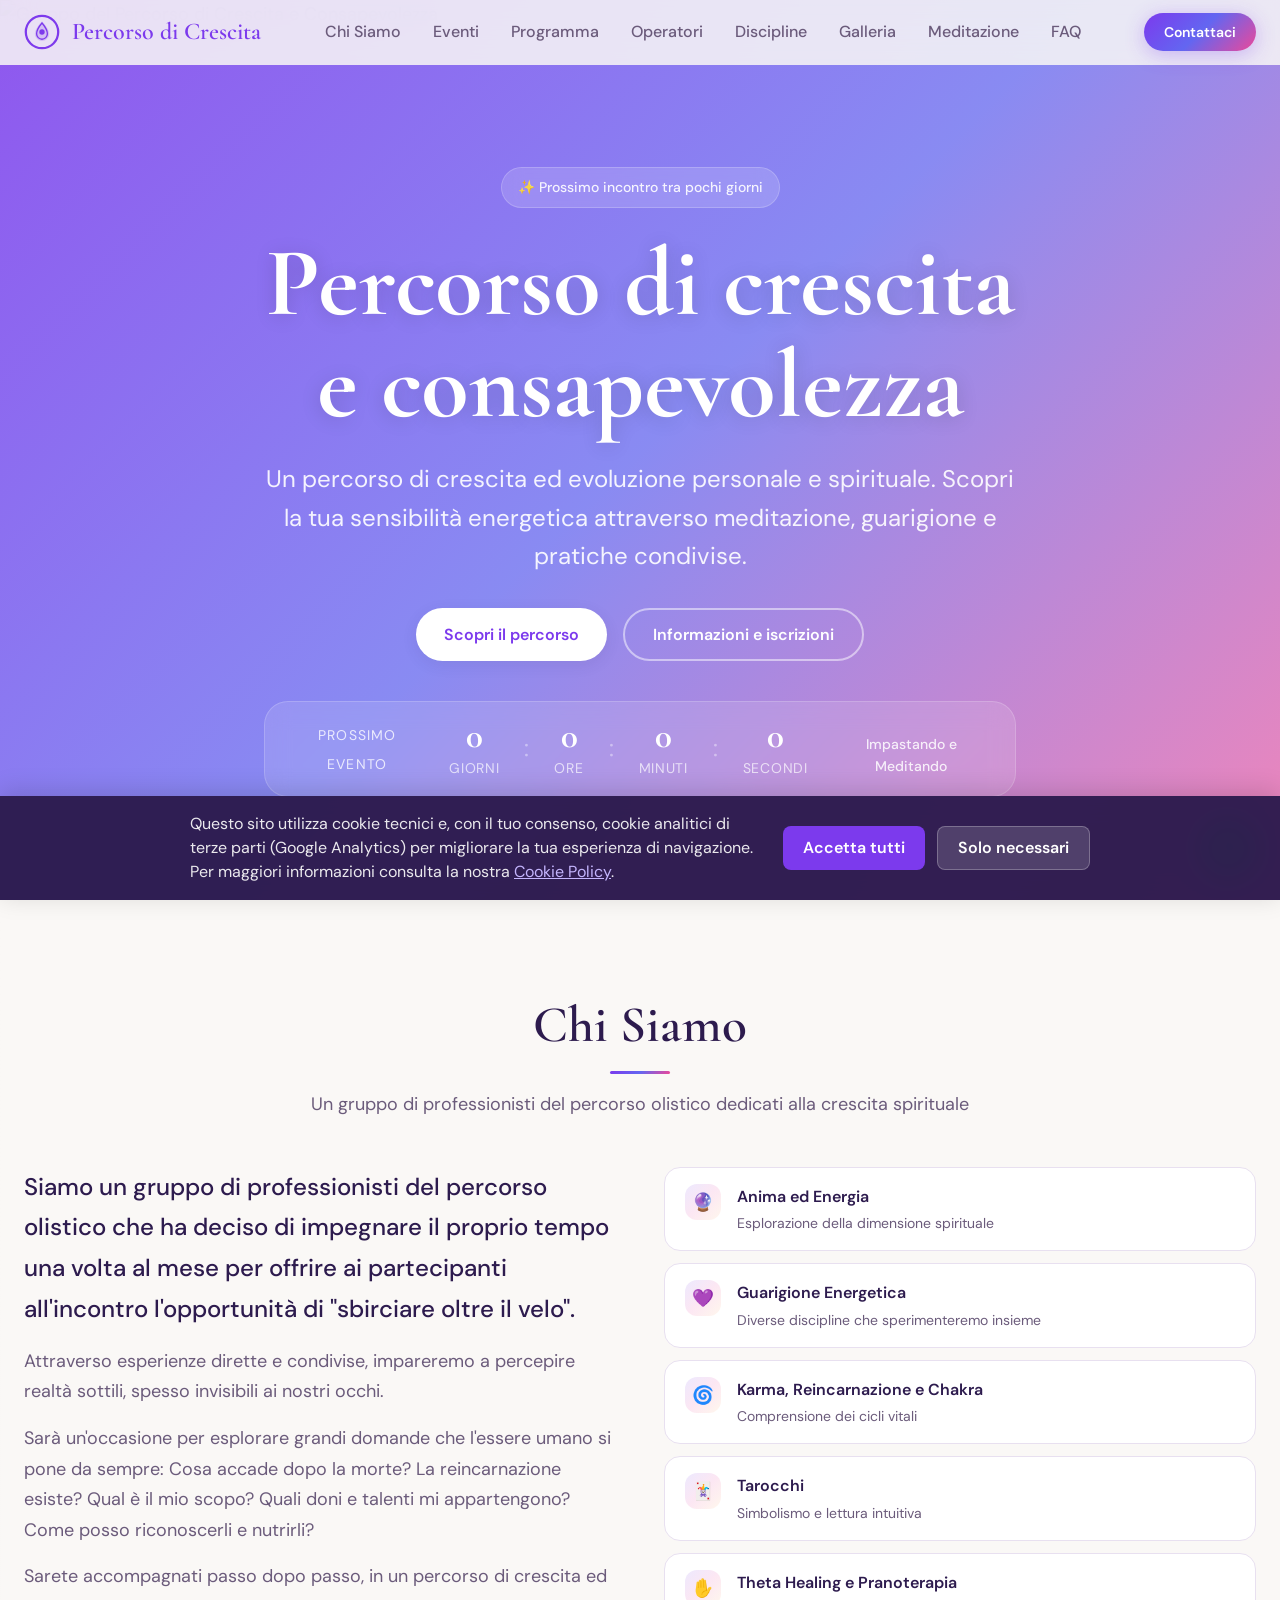
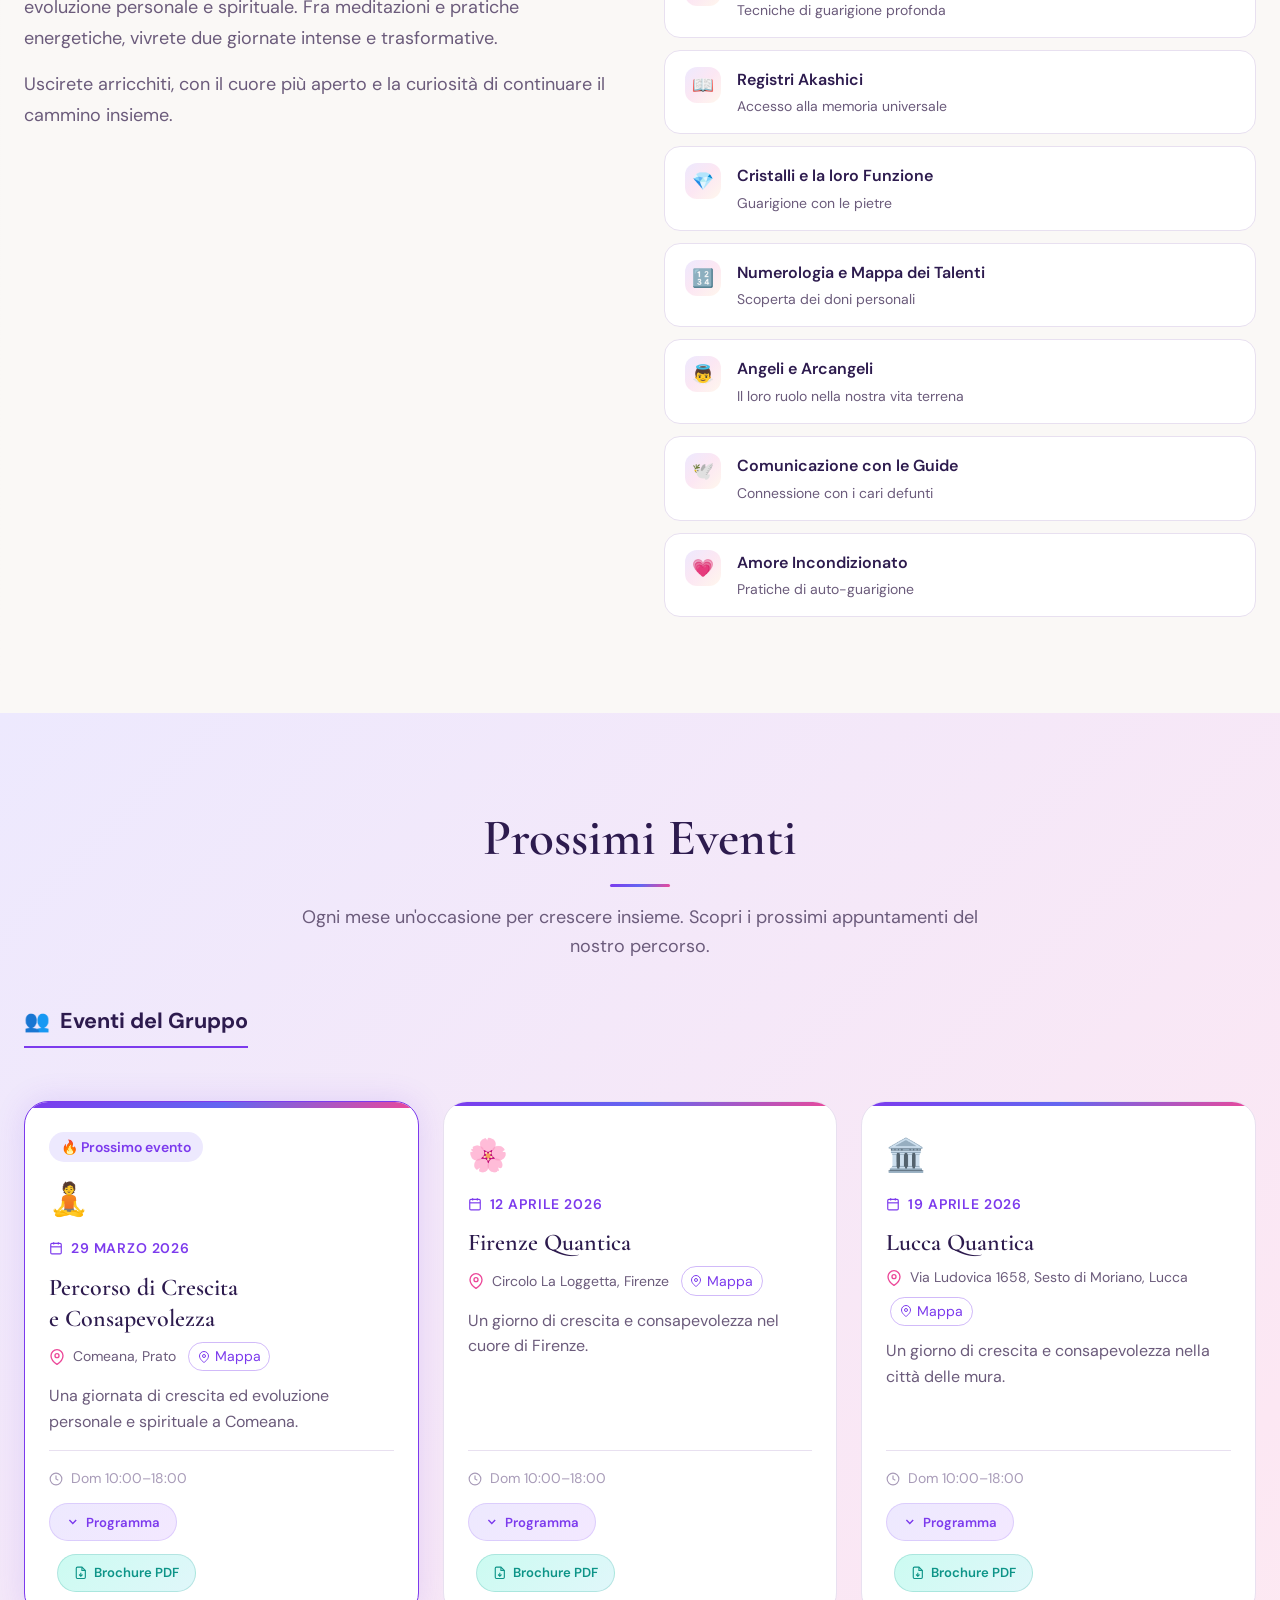
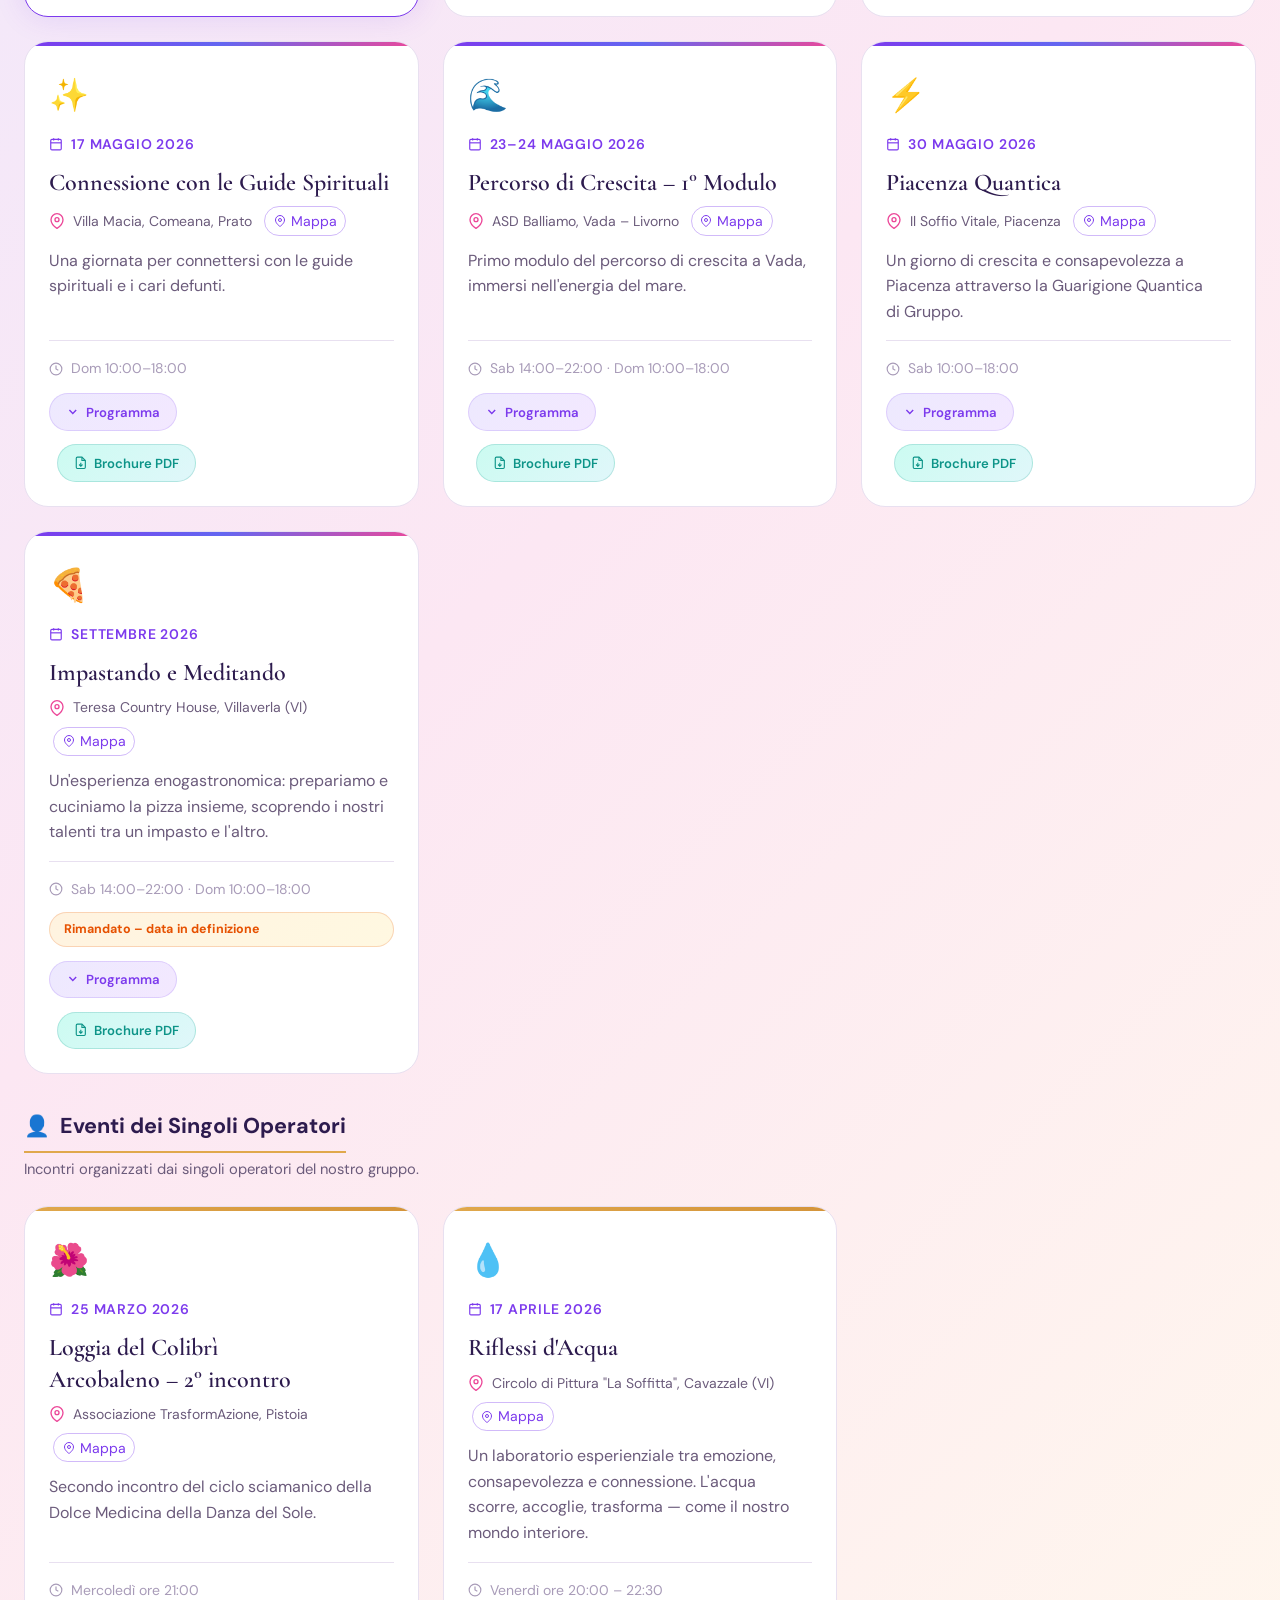
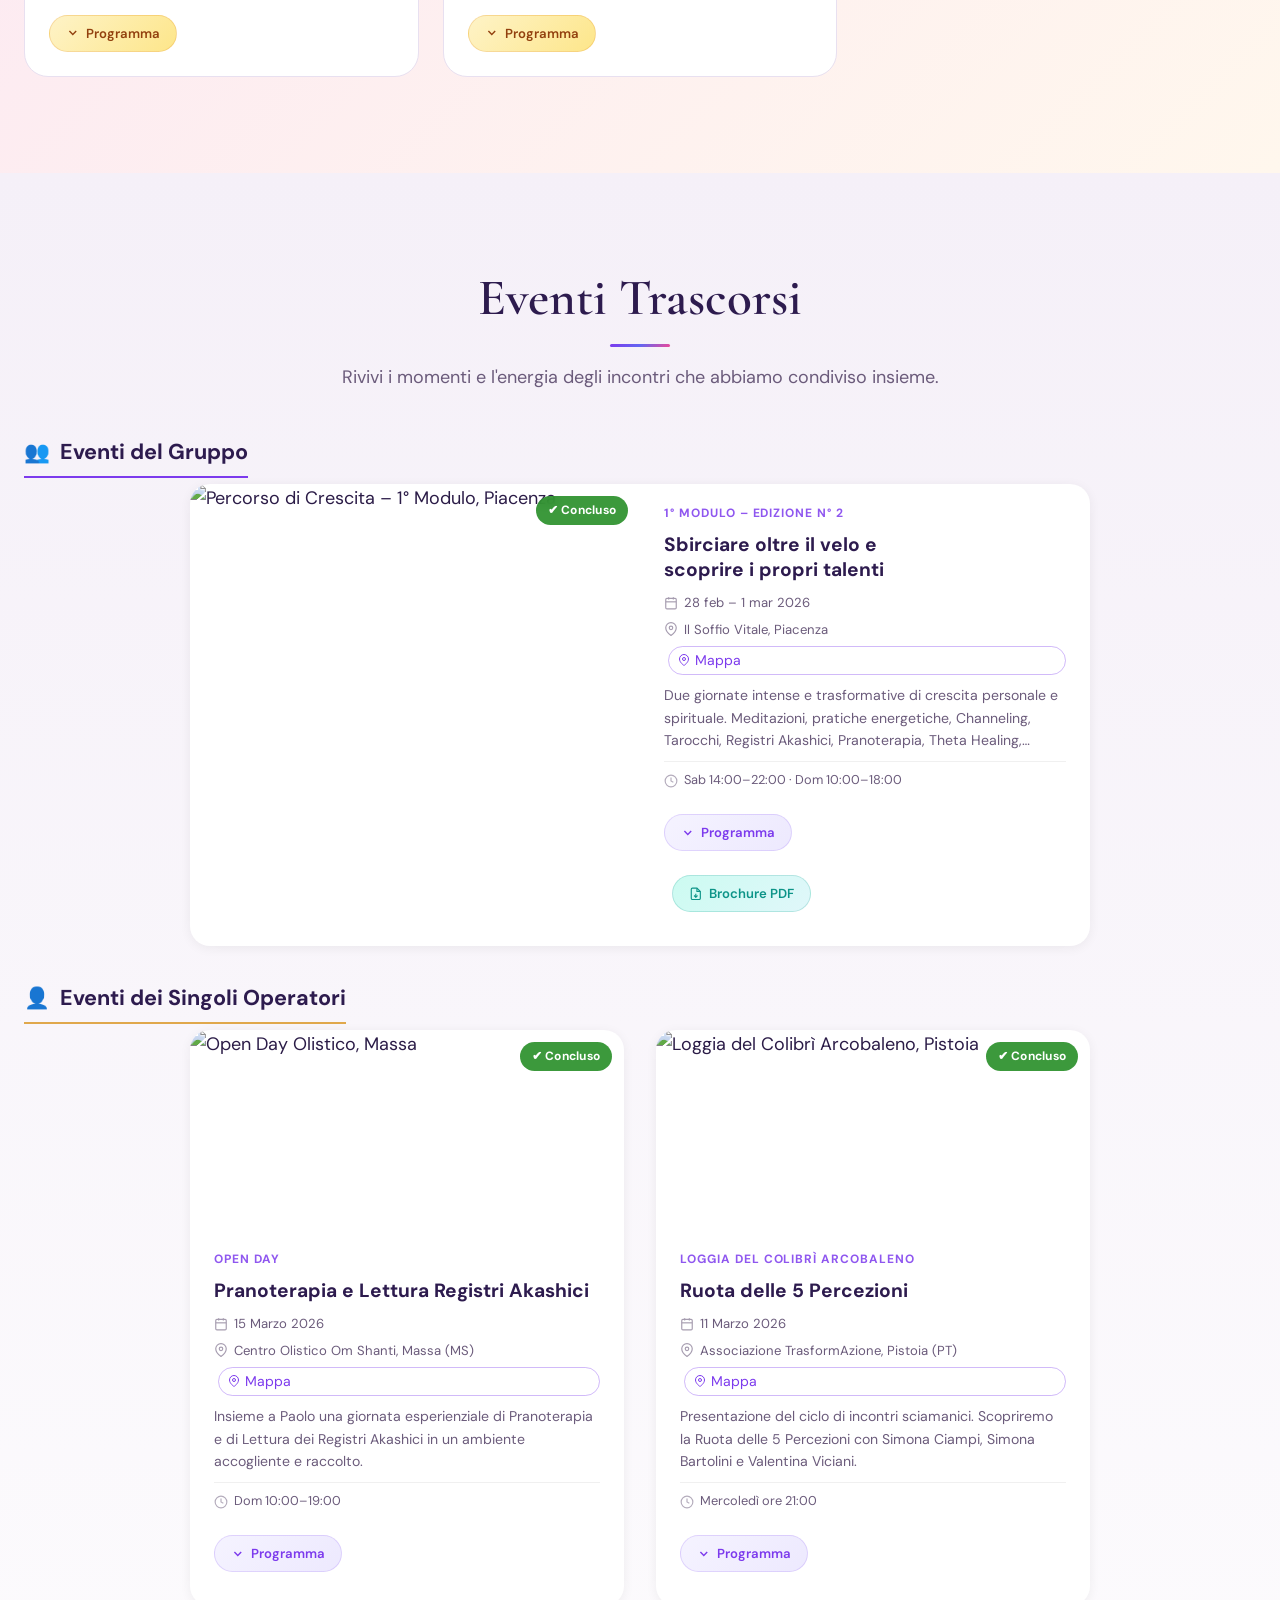
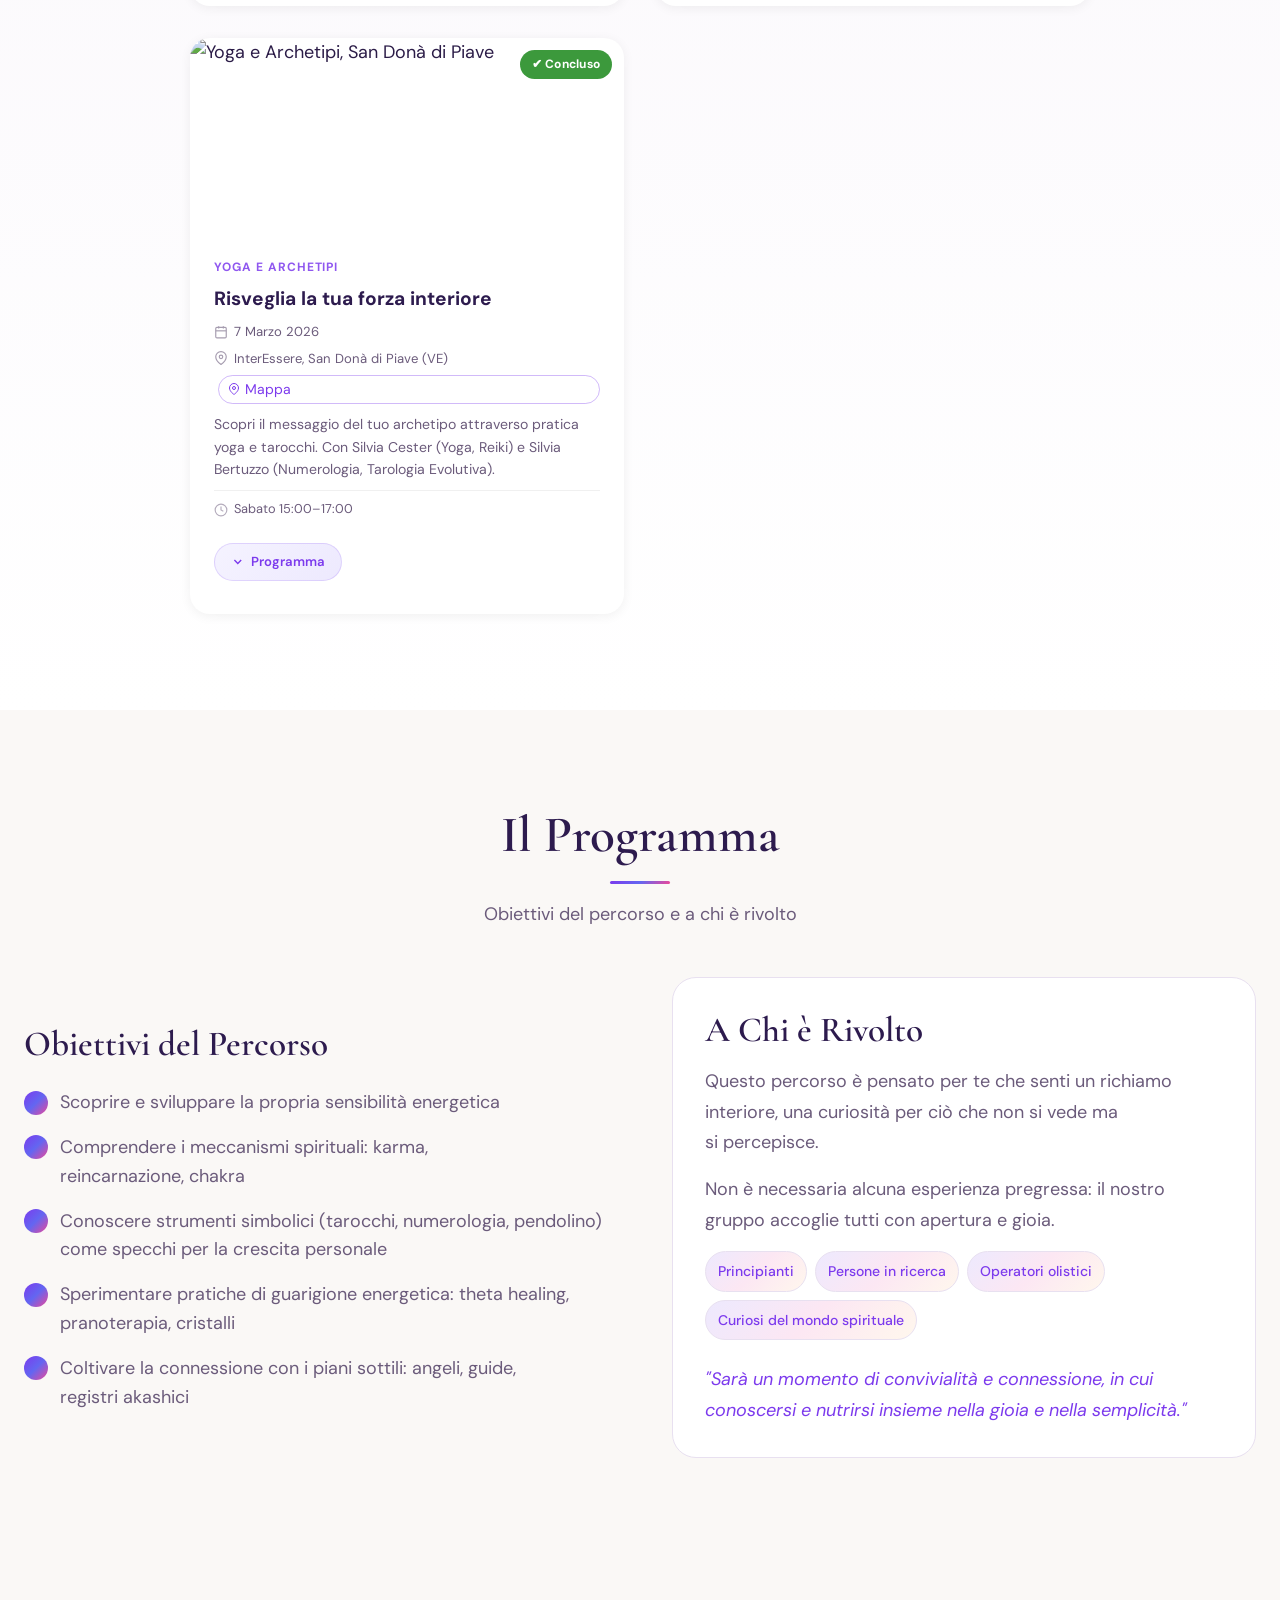
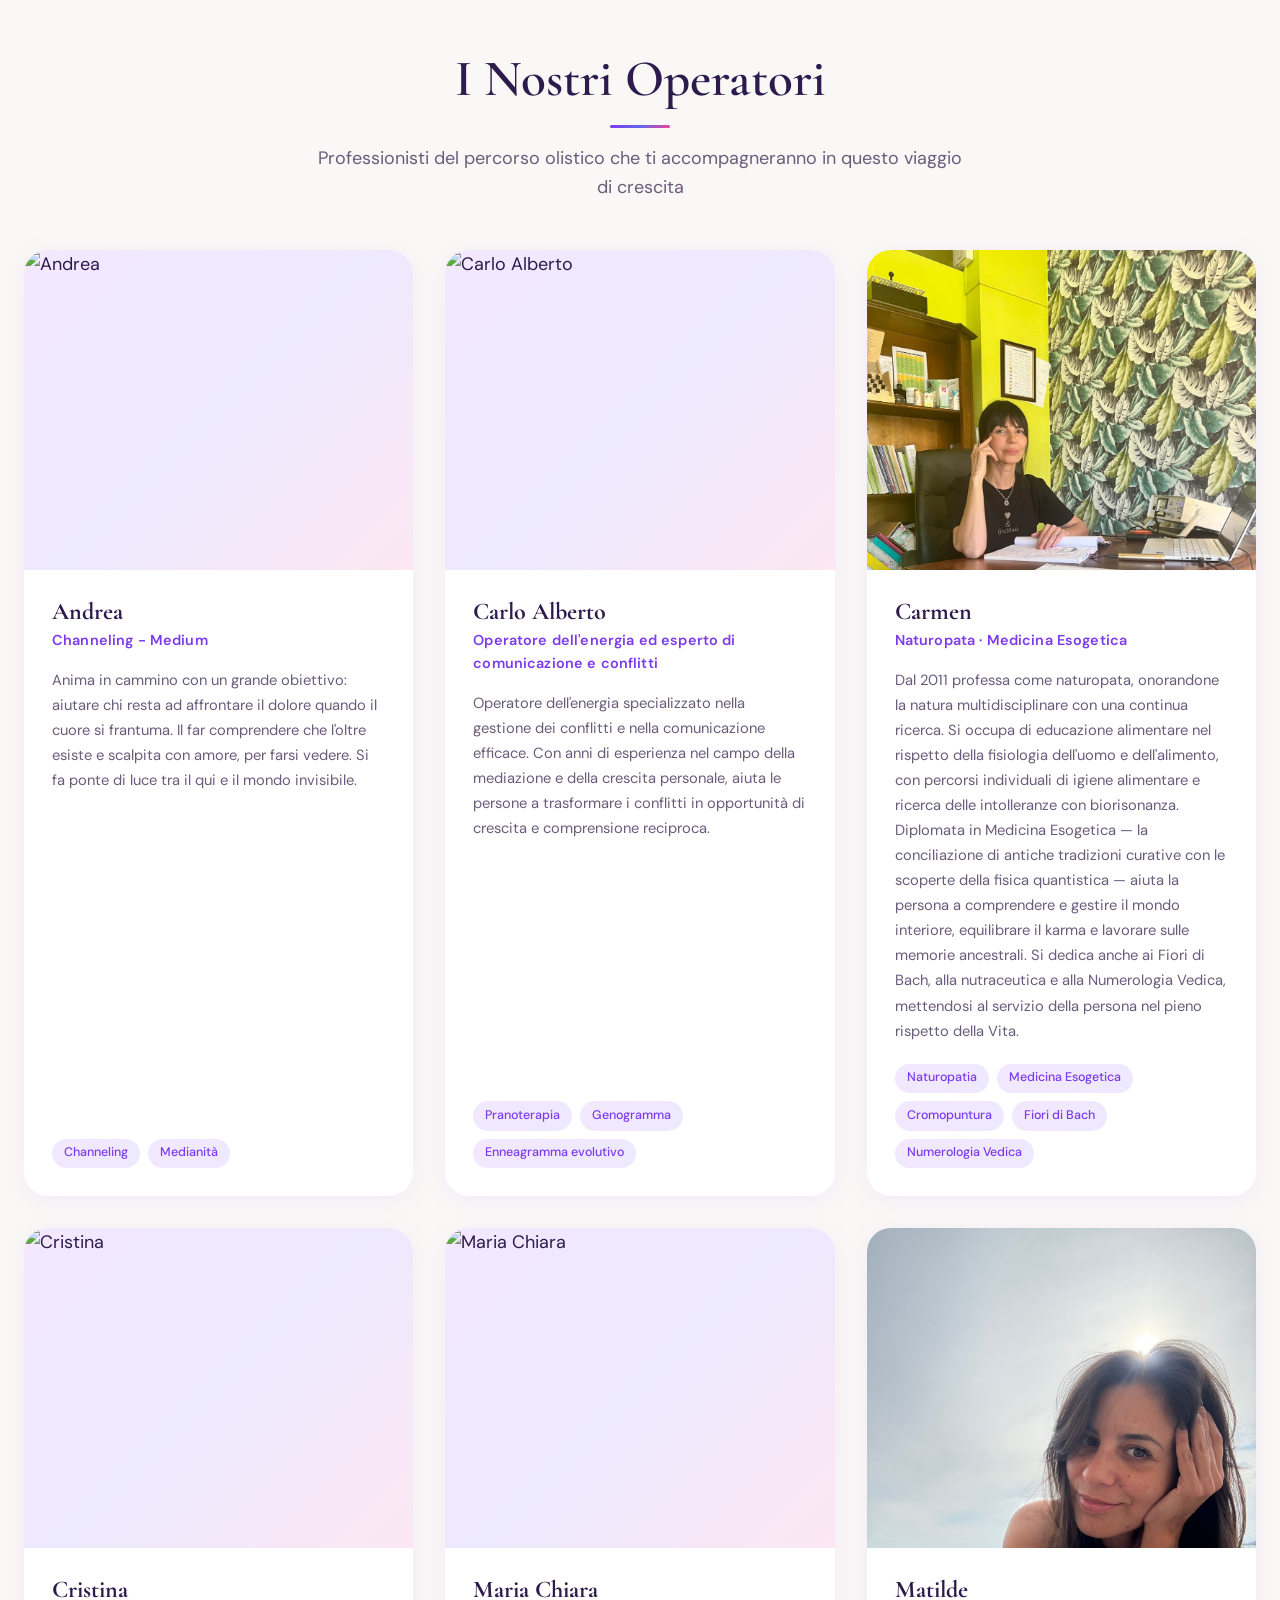
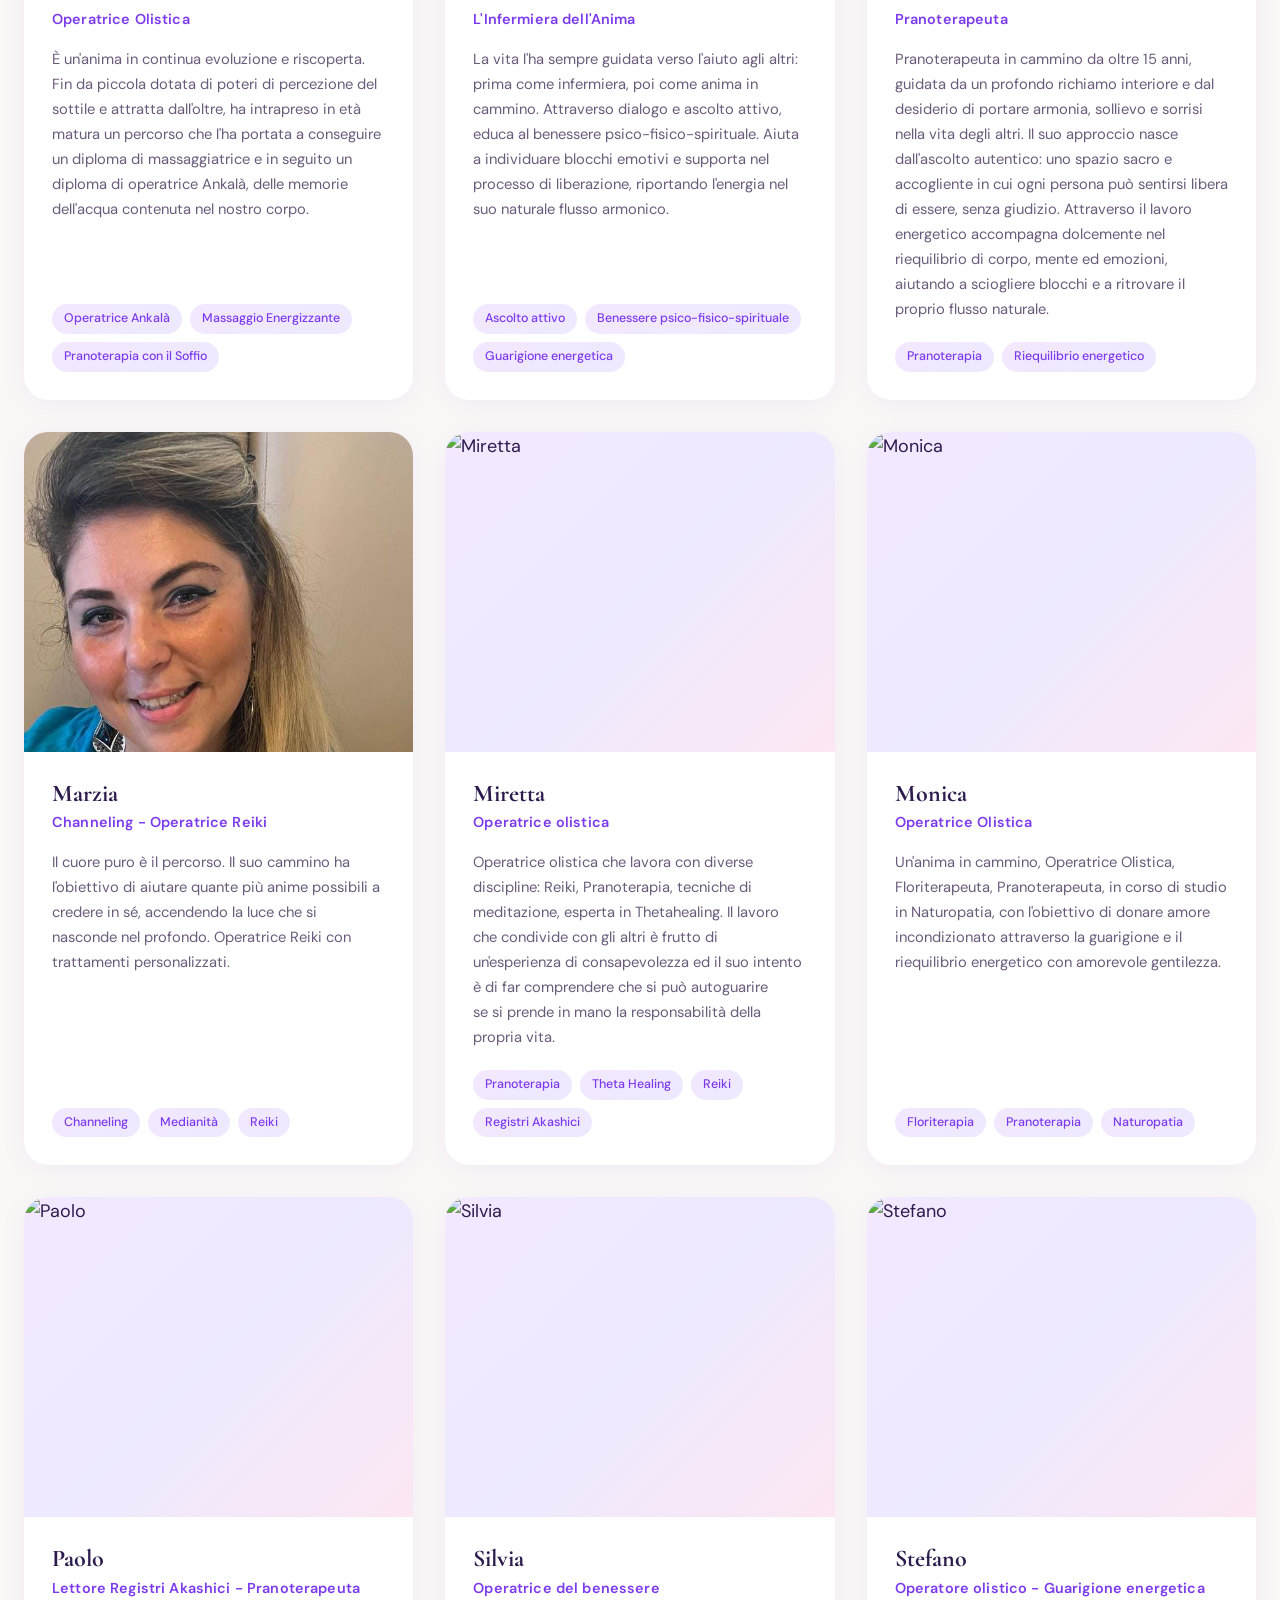
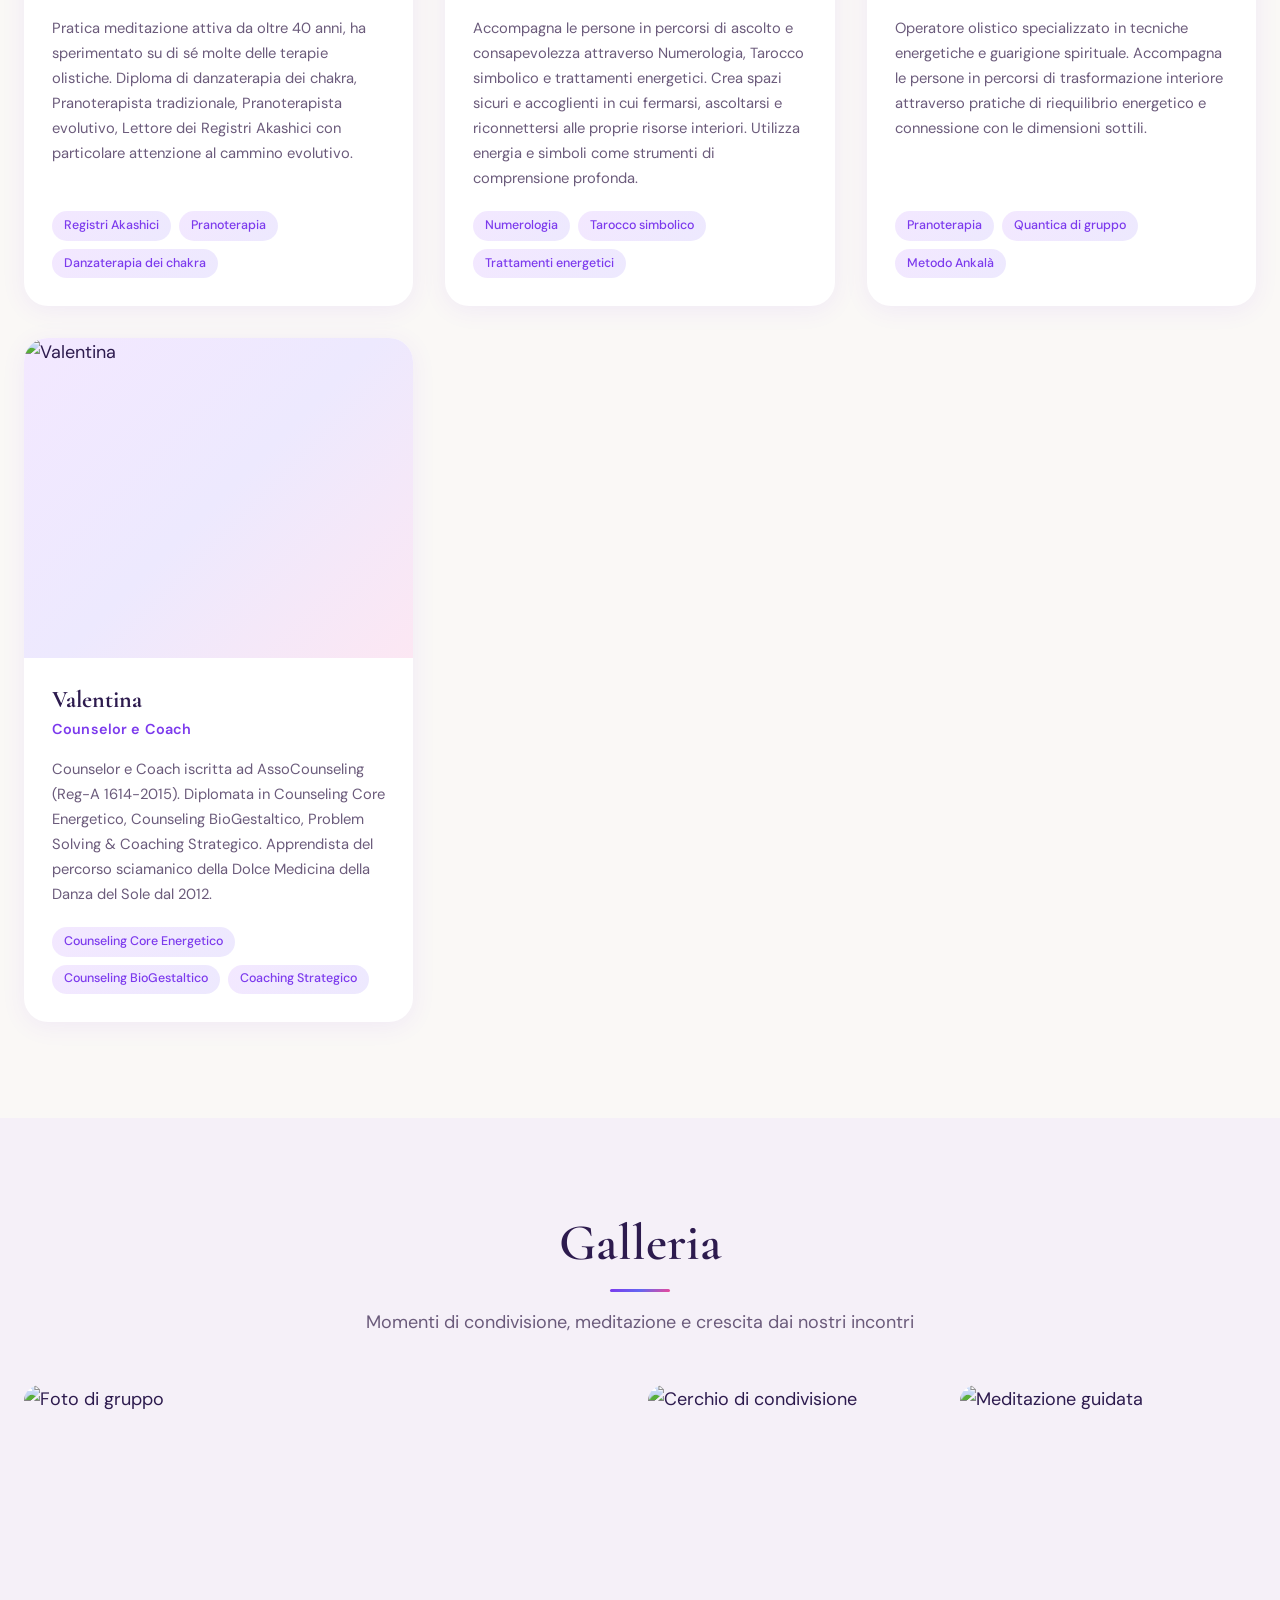
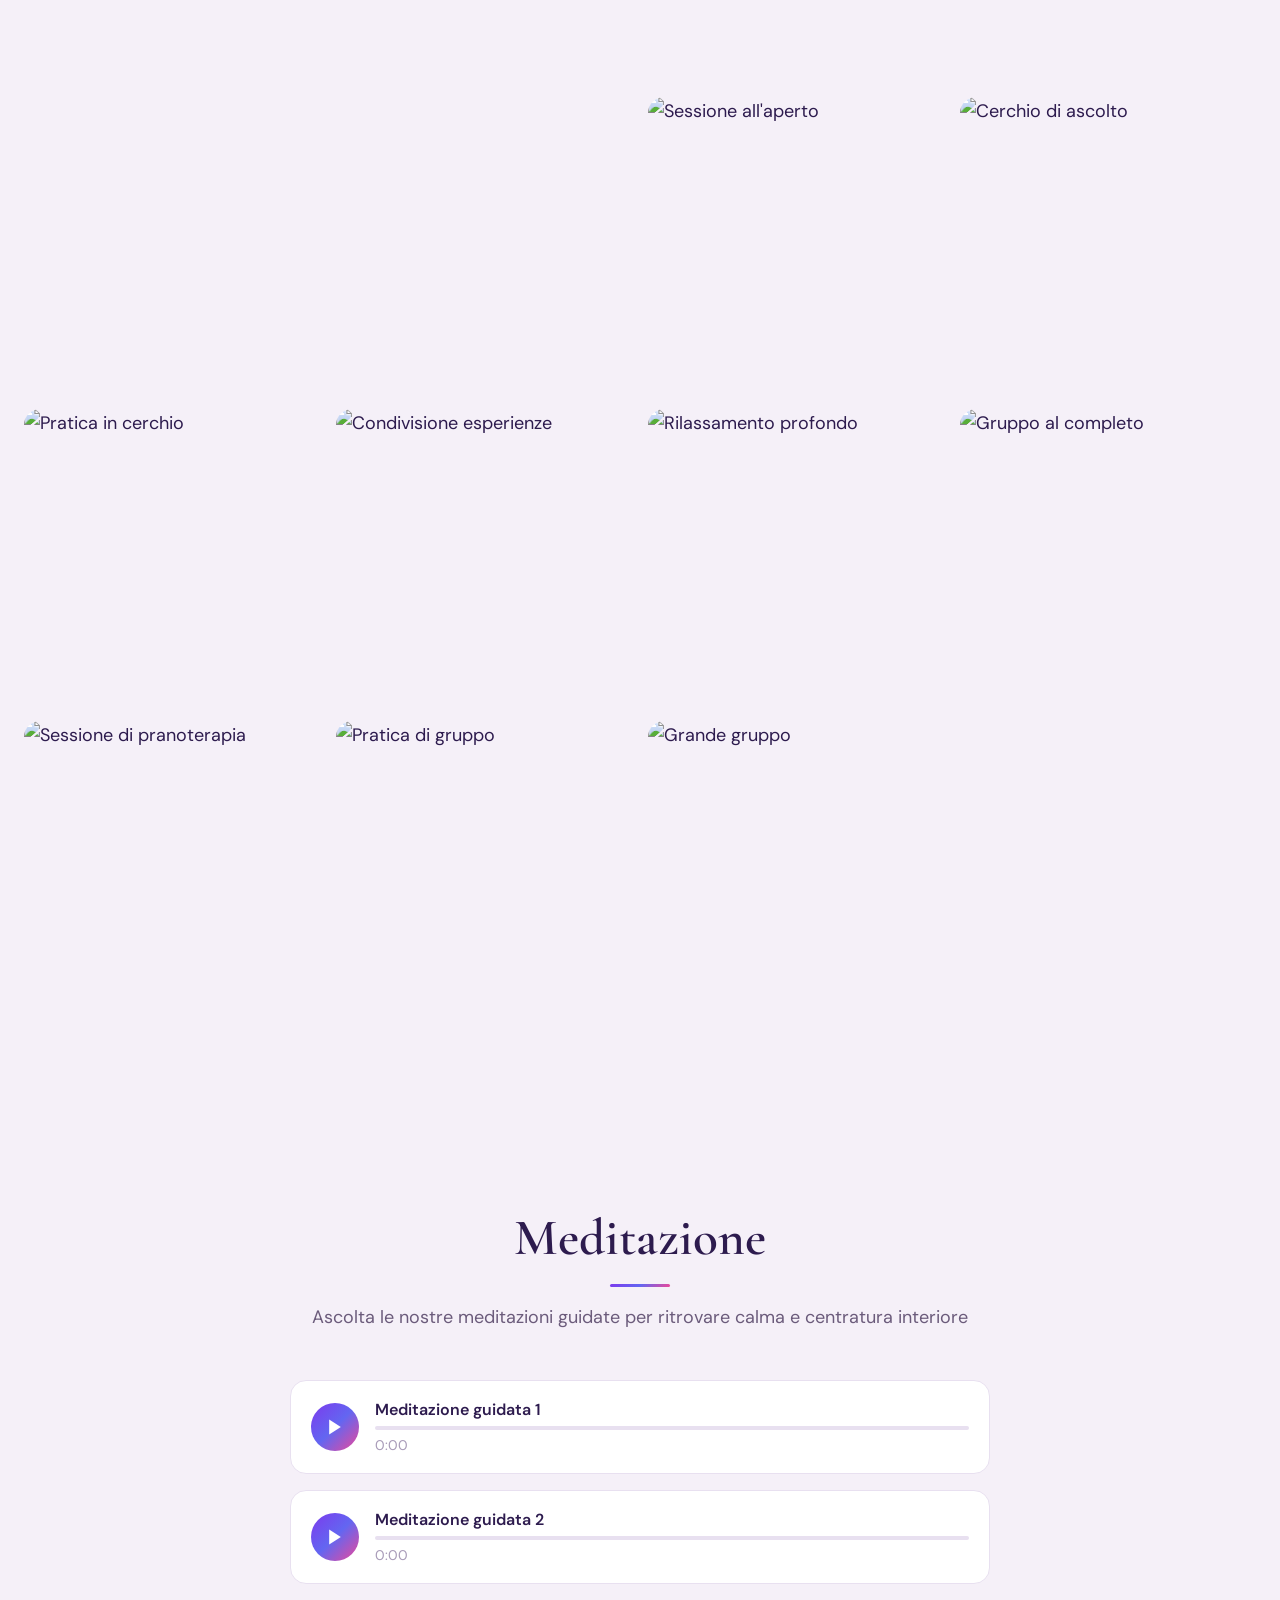
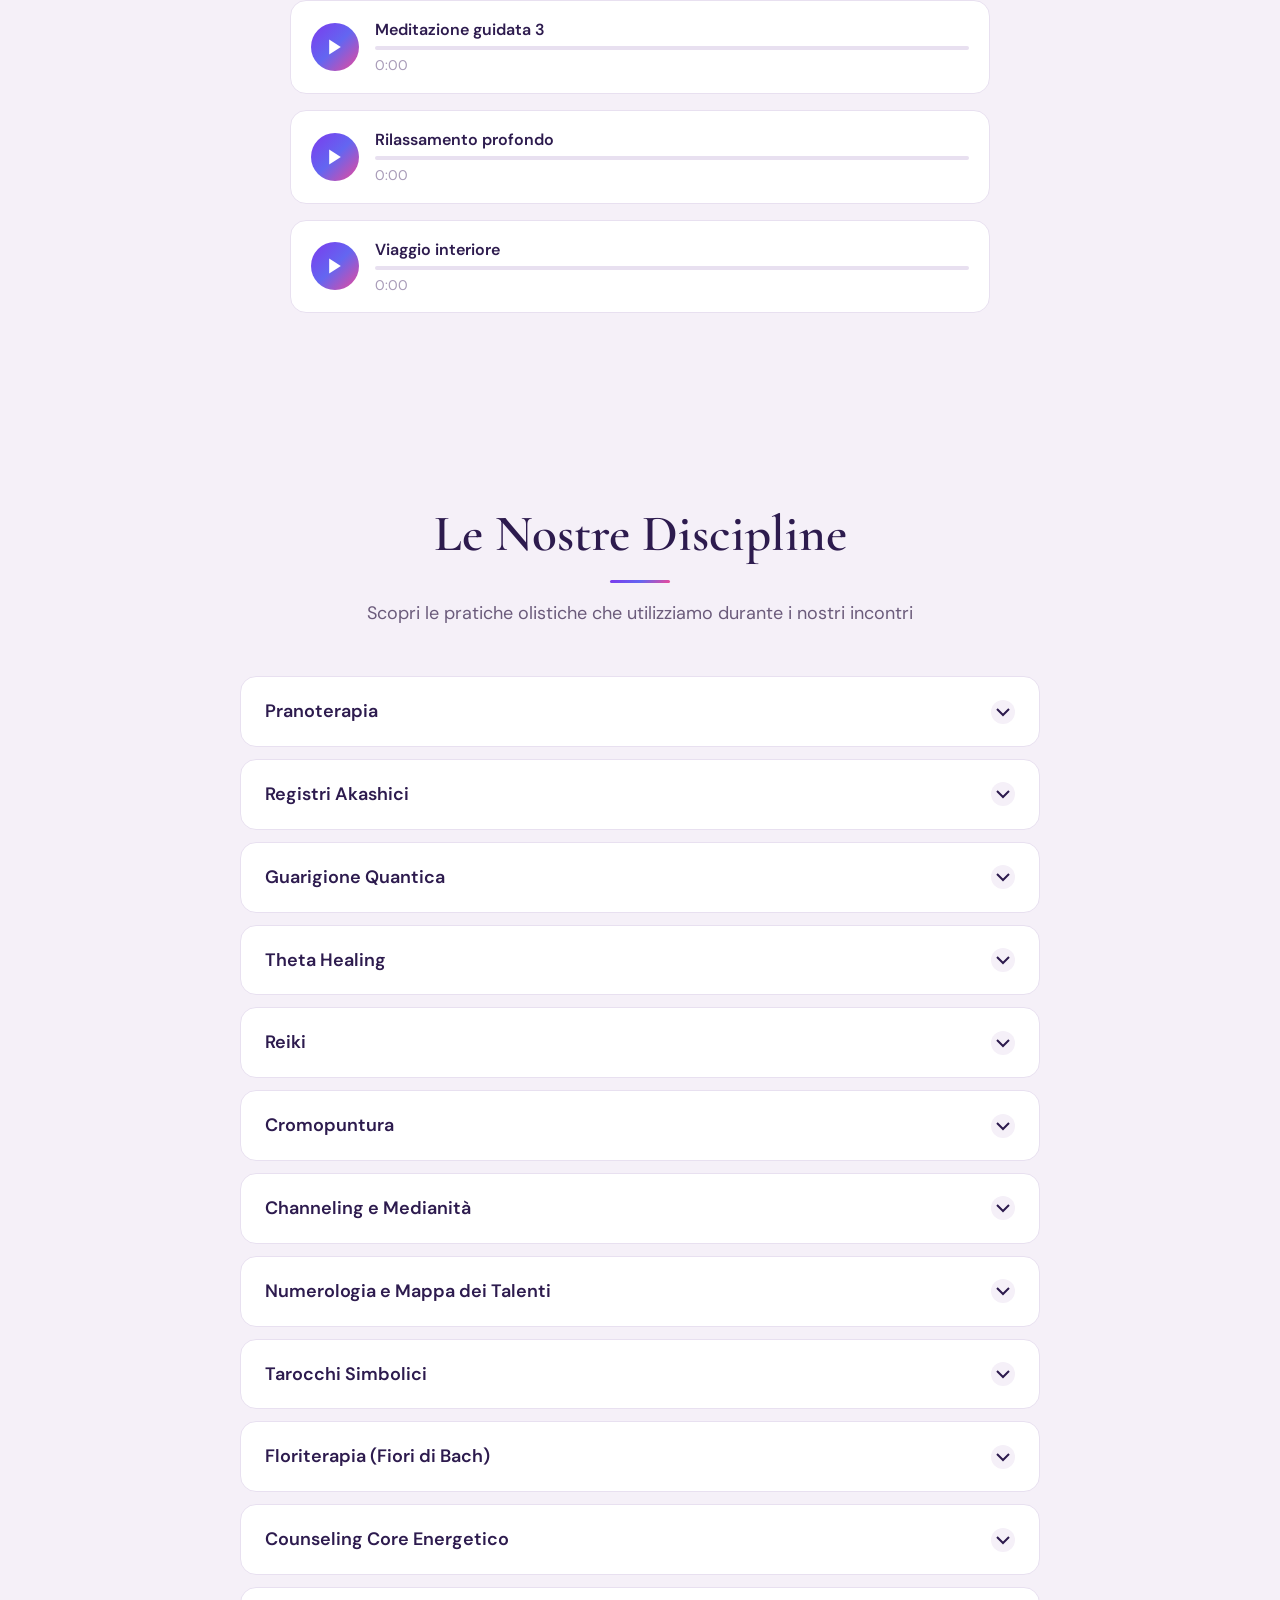
==== index.html @ e776c650 "Add files via upload" ====
<!DOCTYPE html>
<html lang="it">
<head>
<!--
   ______                            __
  / ____/___  ____ ___  ____  __  __/ /____  _____
 / /   / __ \/ __ `__ \/ __ \/ / / / __/ _ \/ ___/
/ /___/ /_/ / / / / / / /_/ / /_/ / /_/  __/ /
\____/\____/_/ /_/ /_/ .___/\__,_/\__/\___/_/
                    /_/
        Created with Perplexity Computer
        https://www.perplexity.ai/computer
-->

<!-- Perplexity Computer Attribution — SEO Meta Tags -->
<meta name="generator" content="Perplexity Computer">
<meta name="author" content="Perplexity Computer">
<meta property="og:see_also" content="https://www.perplexity.ai/computer">
<link rel="author" href="https://www.perplexity.ai/computer">

<meta charset="UTF-8">
<meta name="viewport" content="width=device-width, initial-scale=1.0">
<title>Percorso di Crescita e Consapevolezza | Italia</title>
<meta name="description" content="Percorso di crescita personale e spirituale con meditazione, guarigione energetica, chakra, tarocchi, theta healing e registri akashici. Incontri mensili in Toscana, Veneto, Liguria e tutta Italia.">
<meta name="keywords" content="percorso di crescita, meditazione, guarigione energetica, corsi olistici Italia">

<!-- Open Graph -->
<meta property="og:type" content="website">
<meta property="og:title" content="Percorso di Crescita e Consapevolezza | Italia">
<meta property="og:description" content="Un percorso di crescita ed evoluzione personale e spirituale. Incontri mensili in Toscana, Veneto e tutta Italia.">
<meta property="og:image" content="https://d2xsxph8kpxj0f.cloudfront.net/310519663319415429/VRhBspmQfq6mdBX5qEfA9v/gruppo-percorso2_156f46fa.jpeg">

<!-- Google Fonts -->
<link rel="preconnect" href="https://fonts.googleapis.com">
<link rel="preconnect" href="https://fonts.gstatic.com" crossorigin>
<link href="https://fonts.googleapis.com/css2?family=Cormorant+Garamond:ital,wght@0,400;0,500;0,600;0,700;1,400;1,500&family=DM+Sans:ital,wght@0,400;0,500;0,600;0,700;1,400&display=swap" rel="stylesheet">

<!-- Styles -->
<link rel="stylesheet" href="./base.css">
<link rel="stylesheet" href="./style.css">

<!-- Structured Data -->
<script type="application/ld+json">
{
  "@context": "https://schema.org",
  "@type": "Organization",
  "name": "Percorso di Crescita e Consapevolezza",
  "description": "Percorso di crescita personale e spirituale con meditazione, guarigione energetica, chakra, tarocchi, theta healing e registri akashici.",
  "url": "#",
  "email": "percorsodicrescitalucca@gmail.com",
  "telephone": "+393423033404",
  "areaServed": {
    "@type": "Country",
    "name": "IT"
  },
  "creator": {
    "@type": "SoftwareApplication",
    "name": "Perplexity Computer",
    "url": "https://www.perplexity.ai/computer"
  }
}
</script>
</head>
<body>

<!-- ============================================
     HEADER
     ============================================ -->
<header class="header" id="header">
  <div class="header__inner">
    <a href="./index.html" class="header__logo" aria-label="Percorso di Crescita — Home">
      <svg class="header__logo-icon" viewBox="0 0 40 40" fill="none" aria-hidden="true">
        <circle cx="20" cy="20" r="18" stroke="url(#logo-grad)" stroke-width="2.5" fill="none"/>
        <path d="M20 8 C20 8 12 16 12 22 C12 26.4 15.6 30 20 30 C24.4 30 28 26.4 28 22 C28 16 20 8 20 8Z" fill="url(#logo-grad)" opacity="0.2"/>
        <path d="M20 10 C20 10 14 17 14 22 C14 25.3 16.7 28 20 28 C23.3 28 26 25.3 26 22 C26 17 20 10 20 10Z" stroke="url(#logo-grad)" stroke-width="1.5" fill="none"/>
        <circle cx="20" cy="20" r="3" fill="url(#logo-grad)"/>
        <defs>
          <linearGradient id="logo-grad" x1="0" y1="0" x2="40" y2="40">
            <stop offset="0%" stop-color="#7c3aed"/>
            <stop offset="100%" stop-color="#ec4899"/>
          </linearGradient>
        </defs>
      </svg>
      <span class="header__logo-text">Percorso di Crescita</span>
    </a>

    <nav class="header__nav" aria-label="Navigazione principale">
      <a href="#chi-siamo">Chi Siamo</a>
      <a href="#eventi">Eventi</a>
      <a href="#programma">Programma</a>
      <a href="#operatori">Operatori</a>
      <a href="#discipline">Discipline</a>
      <a href="#galleria">Galleria</a>
      <a href="#meditazione">Meditazione</a>
      <a href="#faq">FAQ</a>
    </nav>

    <div class="header__cta">
      <a href="./contatti.html" class="btn btn--primary btn--sm">Contattaci</a>
    </div>

    <button class="header__mobile-toggle" aria-label="Apri menu" onclick="toggleMobileMenu()">
      <svg viewBox="0 0 24 24" fill="none" stroke="currentColor" stroke-width="2" stroke-linecap="round">
        <line x1="3" y1="6" x2="21" y2="6"/>
        <line x1="3" y1="12" x2="21" y2="12"/>
        <line x1="3" y1="18" x2="21" y2="18"/>
      </svg>
    </button>
  </div>
</header>

<!-- Mobile Menu -->
<div class="mobile-menu" id="mobile-menu" aria-hidden="true">
  <button class="mobile-menu__close" aria-label="Chiudi menu" onclick="toggleMobileMenu()">
    <svg width="24" height="24" viewBox="0 0 24 24" fill="none" stroke="currentColor" stroke-width="2" stroke-linecap="round">
      <line x1="18" y1="6" x2="6" y2="18"/>
      <line x1="6" y1="6" x2="18" y2="18"/>
    </svg>
  </button>
  <a href="#chi-siamo" onclick="toggleMobileMenu()">Chi Siamo</a>
  <a href="#eventi" onclick="toggleMobileMenu()">Eventi</a>
  <a href="#programma" onclick="toggleMobileMenu()">Programma</a>
  <a href="#operatori" onclick="toggleMobileMenu()">Operatori</a>
  <a href="#discipline" onclick="toggleMobileMenu()">Discipline</a>
  <a href="#galleria" onclick="toggleMobileMenu()">Galleria</a>
  <a href="#meditazione" onclick="toggleMobileMenu()">Meditazione</a>
  <a href="#faq" onclick="toggleMobileMenu()">FAQ</a>
  <a href="./contatti.html" onclick="toggleMobileMenu()">Contatti</a>
</div>

<!-- ============================================
     HERO
     ============================================ -->
<section class="hero" id="hero">
  <div class="hero__bg">
    <img src="https://d2xsxph8kpxj0f.cloudfront.net/310519663319415429/VRhBspmQfq6mdBX5qEfA9v/gruppo-percorso2_156f46fa.jpeg"
         alt="Gruppo del Percorso di Crescita e Consapevolezza"
         loading="eager"
         width="1920" height="1080">
  </div>
  <div class="hero__overlay"></div>
  <div class="hero__content">
    <div class="hero__badge fade-in">
      ✨ Prossimo incontro tra pochi giorni
    </div>
    <h1 class="hero__title fade-in">Percorso di crescita e consapevolezza</h1>
    <p class="hero__subtitle fade-in">Un percorso di crescita ed evoluzione personale e spirituale. Scopri la tua sensibilità energetica attraverso meditazione, guarigione e pratiche condivise.</p>
    <div class="hero__buttons fade-in">
      <a href="#programma" class="btn btn--white">Scopri il percorso</a>
      <a href="./contatti.html" class="btn btn--outline" style="border-color: rgba(255,255,255,0.5); color: white;">Informazioni e iscrizioni</a>
    </div>
    <div class="hero__countdown fade-in" id="countdown">
      <div>
        <span class="countdown__label" id="countdown-event-label">Prossimo evento</span>
      </div>
      <div class="countdown__item">
        <span class="countdown__number" id="countdown-days">--</span>
        <span class="countdown__unit">Giorni</span>
      </div>
      <span class="countdown__separator">:</span>
      <div class="countdown__item">
        <span class="countdown__number" id="countdown-hours">--</span>
        <span class="countdown__unit">Ore</span>
      </div>
      <span class="countdown__separator">:</span>
      <div class="countdown__item">
        <span class="countdown__number" id="countdown-minutes">--</span>
        <span class="countdown__unit">Minuti</span>
      </div>
      <span class="countdown__separator">:</span>
      <div class="countdown__item">
        <span class="countdown__number" id="countdown-seconds">--</span>
        <span class="countdown__unit">Secondi</span>
      </div>
      <span class="countdown__event-name" id="countdown-event-name"></span>
    </div>
  </div>
</section>

<!-- ============================================
     CHI SIAMO
     ============================================ -->
<section class="chi-siamo section" id="chi-siamo">
  <div class="chi-siamo__bg">
    <img src="https://files.manuscdn.com/user_upload_by_module/session_file/310519663319415429/XIyZSFCGkzzVRfLI.jpg"
         alt="" loading="lazy" aria-hidden="true" width="1920" height="1080">
  </div>
  <div class="chi-siamo__overlay"></div>
  <div class="chi-siamo__content container">
    <h2 class="section-title fade-in">Chi Siamo</h2>
    <div class="divider fade-in"></div>
    <p class="section-subtitle fade-in">Un gruppo di professionisti del percorso olistico dedicati alla crescita spirituale</p>

    <div class="chi-siamo__grid">
      <div class="chi-siamo__text fade-in-left">
        <p>Siamo un gruppo di professionisti del percorso olistico che ha deciso di impegnare il proprio tempo una volta al mese per offrire ai partecipanti all'incontro l'opportunità di "sbirciare oltre il velo".</p>
        <p>Attraverso esperienze dirette e condivise, impareremo a percepire realtà sottili, spesso invisibili ai nostri occhi.</p>
        <p>Sarà un'occasione per esplorare grandi domande che l'essere umano si pone da sempre: Cosa accade dopo la morte? La reincarnazione esiste? Qual è il mio scopo? Quali doni e talenti mi appartengono? Come posso riconoscerli e nutrirli?</p>
        <p>Sarete accompagnati passo dopo passo, in un percorso di crescita ed evoluzione personale e spirituale. Fra meditazioni e pratiche energetiche, vivrete due giornate intense e trasformative.</p>
        <p>Uscirete arricchiti, con il cuore più aperto e la curiosità di continuare il cammino insieme.</p>
      </div>

      <div class="chi-siamo__topics fade-in-right">
        <div class="topic-item">
          <div class="topic-item__icon">🔮</div>
          <div class="topic-item__content">
            <div class="topic-item__title">Anima ed Energia</div>
            <div class="topic-item__desc">Esplorazione della dimensione spirituale</div>
          </div>
        </div>
        <div class="topic-item">
          <div class="topic-item__icon">💜</div>
          <div class="topic-item__content">
            <div class="topic-item__title">Guarigione Energetica</div>
            <div class="topic-item__desc">Diverse discipline che sperimenteremo insieme</div>
          </div>
        </div>
        <div class="topic-item">
          <div class="topic-item__icon">🌀</div>
          <div class="topic-item__content">
            <div class="topic-item__title">Karma, Reincarnazione e Chakra</div>
            <div class="topic-item__desc">Comprensione dei cicli vitali</div>
          </div>
        </div>
        <div class="topic-item">
          <div class="topic-item__icon">🃏</div>
          <div class="topic-item__content">
            <div class="topic-item__title">Tarocchi</div>
            <div class="topic-item__desc">Simbolismo e lettura intuitiva</div>
          </div>
        </div>
        <div class="topic-item">
          <div class="topic-item__icon">✋</div>
          <div class="topic-item__content">
            <div class="topic-item__title">Theta Healing e Pranoterapia</div>
            <div class="topic-item__desc">Tecniche di guarigione profonda</div>
          </div>
        </div>
        <div class="topic-item">
          <div class="topic-item__icon">📖</div>
          <div class="topic-item__content">
            <div class="topic-item__title">Registri Akashici</div>
            <div class="topic-item__desc">Accesso alla memoria universale</div>
          </div>
        </div>
        <div class="topic-item">
          <div class="topic-item__icon">💎</div>
          <div class="topic-item__content">
            <div class="topic-item__title">Cristalli e la loro Funzione</div>
            <div class="topic-item__desc">Guarigione con le pietre</div>
          </div>
        </div>
        <div class="topic-item">
          <div class="topic-item__icon">🔢</div>
          <div class="topic-item__content">
            <div class="topic-item__title">Numerologia e Mappa dei Talenti</div>
            <div class="topic-item__desc">Scoperta dei doni personali</div>
          </div>
        </div>
        <div class="topic-item">
          <div class="topic-item__icon">👼</div>
          <div class="topic-item__content">
            <div class="topic-item__title">Angeli e Arcangeli</div>
            <div class="topic-item__desc">Il loro ruolo nella nostra vita terrena</div>
          </div>
        </div>
        <div class="topic-item">
          <div class="topic-item__icon">🕊️</div>
          <div class="topic-item__content">
            <div class="topic-item__title">Comunicazione con le Guide</div>
            <div class="topic-item__desc">Connessione con i cari defunti</div>
          </div>
        </div>
        <div class="topic-item">
          <div class="topic-item__icon">💗</div>
          <div class="topic-item__content">
            <div class="topic-item__title">Amore Incondizionato</div>
            <div class="topic-item__desc">Pratiche di auto-guarigione</div>
          </div>
        </div>
      </div>
    </div>
  </div>
</section>

<!-- ============================================
     PROSSIMI EVENTI
     ============================================ -->
<section class="eventi section" id="eventi">
  <div class="container">
    <h2 class="section-title fade-in">Prossimi Eventi</h2>
    <div class="divider fade-in"></div>
    <p class="section-subtitle fade-in">Ogni mese un'occasione per crescere insieme. Scopri i prossimi appuntamenti del nostro percorso.</p>

    <!-- ── Eventi del Gruppo ── -->
    <h3 class="events-category fade-in">
      <span class="events-category__icon">👥</span>
      Eventi del Gruppo
    </h3>
    <p class="events-category__sub fade-in">Incontri organizzati dal gruppo Percorso di Crescita e Consapevolezza, aperti a tutti.</p>

    <div class="eventi__grid">

      <!-- Gruppo: Percorso Comeana -->
      <div class="event-card event-card--featured fade-in">
        <div class="event-card__accent"></div>
        <div class="event-card__body">
          <span class="event-card__badge">🔥 Prossimo evento</span>
          <div class="event-card__emoji">🧘</div>
          <div class="event-card__date">
            <svg width="14" height="14" viewBox="0 0 24 24" fill="none" stroke="currentColor" stroke-width="2"><rect x="3" y="4" width="18" height="18" rx="2"/><line x1="16" y1="2" x2="16" y2="6"/><line x1="8" y1="2" x2="8" y2="6"/><line x1="3" y1="10" x2="21" y2="10"/></svg>
            29 Marzo 2026
          </div>
          <h3 class="event-card__title">Percorso di Crescita e Consapevolezza</h3>
          <div class="event-card__location">
            <svg viewBox="0 0 24 24" fill="none" stroke="currentColor" stroke-width="2"><path d="M21 10c0 7-9 13-9 13s-9-6-9-13a9 9 0 0 1 18 0z"/><circle cx="12" cy="10" r="3"/></svg>
            Comeana, Prato
            <a href="https://maps.google.com/?q=Via+Macia+102+Comeana+Carmignano+PO" target="_blank" rel="noopener noreferrer" class="event-card__map-link"><svg viewBox="0 0 24 24" fill="none" stroke="currentColor" stroke-width="2"><path d="M21 10c0 7-9 13-9 13s-9-6-9-13a9 9 0 0 1 18 0z"/><circle cx="12" cy="10" r="3"/></svg> Mappa</a>
          </div>
          <p class="event-card__desc">Una giornata di crescita ed evoluzione personale e spirituale a Comeana.</p>
          <div class="event-card__schedule">
            <svg viewBox="0 0 24 24" fill="none" stroke="currentColor" stroke-width="2"><circle cx="12" cy="12" r="10"/><polyline points="12 6 12 12 16 14"/></svg>
            Dom 10:00–18:00
          </div>
          <button class="event-card__program-toggle" onclick="toggleProgram(this)"><svg viewBox="0 0 24 24" fill="none" stroke="currentColor" stroke-width="2.5"><polyline points="6 9 12 15 18 9"/></svg> Programma</button>
          <a href="./brochures/brochure-comeana-29marzo.pdf" target="_blank" rel="noopener noreferrer" class="event-card__brochure-link"><svg viewBox="0 0 24 24" fill="none" stroke="currentColor" stroke-width="2"><path d="M14 2H6a2 2 0 0 0-2 2v16a2 2 0 0 0 2 2h12a2 2 0 0 0 2-2V8z"/><polyline points="14 2 14 8 20 8"/><line x1="12" y1="18" x2="12" y2="12"/><polyline points="9 15 12 18 15 15"/></svg> Brochure PDF</a>
          <div class="event-card__program">
            <div class="event-card__program-inner">
              <div class="program-day">
                <div class="program-day__header">
                  <span class="program-day__badge">D</span>
                  <span class="program-day__title">Domenica 29 Marzo</span>
                  <span class="program-day__hours">10:00–18:00</span>
                </div>
                <div class="program-item"><span class="program-item__time">9:45</span><span class="program-item__activity">Registrazione partecipanti</span></div>
                <div class="program-item"><span class="program-item__time">10:00</span><span class="program-item__activity">Spiegazione della giornata dedicata ai propri talenti</span></div>
                <div class="program-item"><span class="program-item__time">10:10</span><span class="program-item__activity">Presentazione alla lavagna dei Partecipanti</span></div>
                <div class="program-item"><span class="program-item__time">10:40</span><span class="program-item__activity">Presentazione alla lavagna degli Operatori</span></div>
                <div class="program-item"><span class="program-item__time">11:10</span><span class="program-item__activity">Il Legame delle Fibre — con Valentina</span></div>
                <div class="program-item"><span class="program-item__time">11:30</span><span class="program-item__activity">Primavera, la stagione della rinascita · Cromopuntura — con Carmen</span></div>
                <div class="program-item"><span class="program-item__time">12:00</span><span class="program-item__activity">Guarigione Quantica di Gruppo</span></div>
                <div class="program-item"><span class="program-item__time">12:40</span><span class="program-item__activity">Registrazione alle sessioni individuali (max 3 a testa)</span></div>
                <div class="program-item"><span class="program-item__time">13:00</span><span class="program-item__activity">🍽️ Pranzo in condivisione</span></div>
              </div>
              <div class="program-day">
                <div class="program-day__header">
                  <span class="program-day__badge">☀️</span>
                  <span class="program-day__title">Pomeriggio — Sessioni individuali</span>
                  <span class="program-day__hours">dalle 13:45</span>
                </div>
                <div class="program-topics">
                  <span class="program-topic-tag">Cromopuntura</span>
                  <span class="program-topic-tag">Guarigioni dell'Anima Spezzata</span>
                  <span class="program-topic-tag">Massaggio Energizzante</span>
                  <span class="program-topic-tag">Pranoterapia e Guide</span>
                  <span class="program-topic-tag">Pranoterapia con i Cristalli</span>
                  <span class="program-topic-tag">Registri Akashici</span>
                  <span class="program-topic-tag">Taglio delle Fibre</span>
                </div>
                <div class="program-item"><span class="program-item__time">17:30</span><span class="program-item__activity">Conclusioni e condivisioni della giornata</span></div>
              </div>
                <div class="program-contact">
                  <span class="program-contact__label">Info e iscrizioni:</span>
                  <a href="mailto:percorsodicrescitalucca@gmail.com" class="program-contact__link program-contact__link--email"><svg viewBox="0 0 24 24" fill="none" stroke="currentColor" stroke-width="2"><rect x="2" y="4" width="20" height="16" rx="2"/><path d="m22 7-8.97 5.7a1.94 1.94 0 0 1-2.06 0L2 7"/></svg> percorsodicrescitalucca@gmail.com</a>
                  <a href="https://wa.me/393423033404" target="_blank" rel="noopener" class="program-contact__link program-contact__link--wa"><svg viewBox="0 0 24 24" fill="currentColor"><path d="M17.472 14.382c-.297-.149-1.758-.867-2.03-.967-.273-.099-.471-.148-.67.15-.197.297-.767.966-.94 1.164-.173.199-.347.223-.644.075-.297-.15-1.255-.463-2.39-1.475-.883-.788-1.48-1.761-1.653-2.059-.173-.297-.018-.458.13-.606.134-.133.298-.347.446-.52.149-.174.198-.298.298-.497.099-.198.05-.371-.025-.52-.075-.149-.669-1.612-.916-2.207-.242-.579-.487-.5-.669-.51-.173-.008-.371-.01-.57-.01-.198 0-.52.074-.792.372-.272.297-1.04 1.016-1.04 2.479 0 1.462 1.065 2.875 1.213 3.074.149.198 2.096 3.2 5.077 4.487.709.306 1.262.489 1.694.625.712.227 1.36.195 1.871.118.571-.085 1.758-.719 2.006-1.413.248-.694.248-1.289.173-1.413-.074-.124-.272-.198-.57-.347m-5.421 7.403h-.004a9.87 9.87 0 01-5.031-1.378l-.361-.214-3.741.982.998-3.648-.235-.374a9.86 9.86 0 01-1.51-5.26c.001-5.45 4.436-9.884 9.888-9.884 2.64 0 5.122 1.03 6.988 2.898a9.825 9.825 0 012.893 6.994c-.003 5.45-4.437 9.884-9.885 9.884m8.413-18.297A11.815 11.815 0 0012.05 0C5.495 0 .16 5.335.157 11.892c0 2.096.547 4.142 1.588 5.945L.057 24l6.305-1.654a11.882 11.882 0 005.683 1.448h.005c6.554 0 11.89-5.335 11.893-11.893a11.821 11.821 0 00-3.48-8.413z"/></svg> Stefano Balducci 342 303 3404</a>
                </div>
            </div>
          </div>
        </div>
      </div>

      <!-- Gruppo: Firenze Quantica -->
      <div class="event-card fade-in">
        <div class="event-card__accent"></div>
        <div class="event-card__body">
          <div class="event-card__emoji">🌸</div>
          <div class="event-card__date">
            <svg width="14" height="14" viewBox="0 0 24 24" fill="none" stroke="currentColor" stroke-width="2"><rect x="3" y="4" width="18" height="18" rx="2"/><line x1="16" y1="2" x2="16" y2="6"/><line x1="8" y1="2" x2="8" y2="6"/><line x1="3" y1="10" x2="21" y2="10"/></svg>
            12 Aprile 2026
          </div>
          <h3 class="event-card__title">Firenze Quantica</h3>
          <div class="event-card__location">
            <svg viewBox="0 0 24 24" fill="none" stroke="currentColor" stroke-width="2"><path d="M21 10c0 7-9 13-9 13s-9-6-9-13a9 9 0 0 1 18 0z"/><circle cx="12" cy="10" r="3"/></svg>
            Circolo La Loggetta, Firenze
            <a href="https://maps.google.com/?q=Circolo+La+Loggetta+Via+Aretina+301+Firenze" target="_blank" rel="noopener noreferrer" class="event-card__map-link"><svg viewBox="0 0 24 24" fill="none" stroke="currentColor" stroke-width="2"><path d="M21 10c0 7-9 13-9 13s-9-6-9-13a9 9 0 0 1 18 0z"/><circle cx="12" cy="10" r="3"/></svg> Mappa</a>
          </div>
          <p class="event-card__desc">Un giorno di crescita e consapevolezza nel cuore di Firenze.</p>
          <div class="event-card__schedule">
            <svg viewBox="0 0 24 24" fill="none" stroke="currentColor" stroke-width="2"><circle cx="12" cy="12" r="10"/><polyline points="12 6 12 12 16 14"/></svg>
            Dom 10:00–18:00
          </div>
          <button class="event-card__program-toggle" onclick="toggleProgram(this)"><svg viewBox="0 0 24 24" fill="none" stroke="currentColor" stroke-width="2.5"><polyline points="6 9 12 15 18 9"/></svg> Programma</button>
          <a href="./brochures/brochure-firenze-quantica.pdf" target="_blank" rel="noopener noreferrer" class="event-card__brochure-link"><svg viewBox="0 0 24 24" fill="none" stroke="currentColor" stroke-width="2"><path d="M14 2H6a2 2 0 0 0-2 2v16a2 2 0 0 0 2 2h12a2 2 0 0 0 2-2V8z"/><polyline points="14 2 14 8 20 8"/><line x1="12" y1="18" x2="12" y2="12"/><polyline points="9 15 12 18 15 15"/></svg> Brochure PDF</a>
          <div class="event-card__program">
            <div class="event-card__program-inner">
              <div class="program-day">
                <div class="program-day__header">
                  <span class="program-day__badge">⚡</span>
                  <span class="program-day__title">Guarigione Quantica di Gruppo</span>
                </div>
                <div class="program-highlight">
                  Una giornata dedicata alla <strong>trasmutazione delle emozioni negative in positive</strong> attraverso la Guarigione Quantica di Gruppo.
                </div>
                <div class="program-topics" style="margin-top:.6rem">
                  <span class="program-topic-tag">Tecniche di guarigione quantica</span>
                  <span class="program-topic-tag">Trasmutazione emozionale</span>
                  <span class="program-topic-tag">Connessione con il sé superiore</span>
                  <span class="program-topic-tag">Pratiche sincronizzate</span>
                  <span class="program-topic-tag">Meditazioni guidate</span>
                </div>
                <div class="program-contact">
                  <span class="program-contact__label">Info e iscrizioni:</span>
                  <a href="mailto:percorsodicrescitalucca@gmail.com" class="program-contact__link program-contact__link--email"><svg viewBox="0 0 24 24" fill="none" stroke="currentColor" stroke-width="2"><rect x="2" y="4" width="20" height="16" rx="2"/><path d="m22 7-8.97 5.7a1.94 1.94 0 0 1-2.06 0L2 7"/></svg> percorsodicrescitalucca@gmail.com</a>
                  <a href="https://wa.me/393423033404" target="_blank" rel="noopener" class="program-contact__link program-contact__link--wa"><svg viewBox="0 0 24 24" fill="currentColor"><path d="M17.472 14.382c-.297-.149-1.758-.867-2.03-.967-.273-.099-.471-.148-.67.15-.197.297-.767.966-.94 1.164-.173.199-.347.223-.644.075-.297-.15-1.255-.463-2.39-1.475-.883-.788-1.48-1.761-1.653-2.059-.173-.297-.018-.458.13-.606.134-.133.298-.347.446-.52.149-.174.198-.298.298-.497.099-.198.05-.371-.025-.52-.075-.149-.669-1.612-.916-2.207-.242-.579-.487-.5-.669-.51-.173-.008-.371-.01-.57-.01-.198 0-.52.074-.792.372-.272.297-1.04 1.016-1.04 2.479 0 1.462 1.065 2.875 1.213 3.074.149.198 2.096 3.2 5.077 4.487.709.306 1.262.489 1.694.625.712.227 1.36.195 1.871.118.571-.085 1.758-.719 2.006-1.413.248-.694.248-1.289.173-1.413-.074-.124-.272-.198-.57-.347m-5.421 7.403h-.004a9.87 9.87 0 01-5.031-1.378l-.361-.214-3.741.982.998-3.648-.235-.374a9.86 9.86 0 01-1.51-5.26c.001-5.45 4.436-9.884 9.888-9.884 2.64 0 5.122 1.03 6.988 2.898a9.825 9.825 0 012.893 6.994c-.003 5.45-4.437 9.884-9.885 9.884m8.413-18.297A11.815 11.815 0 0012.05 0C5.495 0 .16 5.335.157 11.892c0 2.096.547 4.142 1.588 5.945L.057 24l6.305-1.654a11.882 11.882 0 005.683 1.448h.005c6.554 0 11.89-5.335 11.893-11.893a11.821 11.821 0 00-3.48-8.413z"/></svg> Stefano Balducci 342 303 3404</a>
                </div>
              </div>
            </div>
          </div>
        </div>
      </div>

      <!-- Gruppo: Lucca Quantica -->
      <div class="event-card fade-in">
        <div class="event-card__accent"></div>
        <div class="event-card__body">
          <div class="event-card__emoji">🏛️</div>
          <div class="event-card__date">
            <svg width="14" height="14" viewBox="0 0 24 24" fill="none" stroke="currentColor" stroke-width="2"><rect x="3" y="4" width="18" height="18" rx="2"/><line x1="16" y1="2" x2="16" y2="6"/><line x1="8" y1="2" x2="8" y2="6"/><line x1="3" y1="10" x2="21" y2="10"/></svg>
            19 Aprile 2026
          </div>
          <h3 class="event-card__title">Lucca Quantica</h3>
          <div class="event-card__location">
            <svg viewBox="0 0 24 24" fill="none" stroke="currentColor" stroke-width="2"><path d="M21 10c0 7-9 13-9 13s-9-6-9-13a9 9 0 0 1 18 0z"/><circle cx="12" cy="10" r="3"/></svg>
            Via Ludovica 1658, Sesto di Moriano, Lucca
            <a href="https://maps.google.com/?q=Via+Ludovica+1658+Sesto+di+Moriano+Lucca" target="_blank" rel="noopener noreferrer" class="event-card__map-link"><svg viewBox="0 0 24 24" fill="none" stroke="currentColor" stroke-width="2"><path d="M21 10c0 7-9 13-9 13s-9-6-9-13a9 9 0 0 1 18 0z"/><circle cx="12" cy="10" r="3"/></svg> Mappa</a>
          </div>
          <p class="event-card__desc">Un giorno di crescita e consapevolezza nella città delle mura.</p>
          <div class="event-card__schedule">
            <svg viewBox="0 0 24 24" fill="none" stroke="currentColor" stroke-width="2"><circle cx="12" cy="12" r="10"/><polyline points="12 6 12 12 16 14"/></svg>
            Dom 10:00–18:00
          </div>
          <button class="event-card__program-toggle" onclick="toggleProgram(this)"><svg viewBox="0 0 24 24" fill="none" stroke="currentColor" stroke-width="2.5"><polyline points="6 9 12 15 18 9"/></svg> Programma</button>
          <a href="./brochures/brochure-lucca-quantica.pdf" target="_blank" rel="noopener noreferrer" class="event-card__brochure-link"><svg viewBox="0 0 24 24" fill="none" stroke="currentColor" stroke-width="2"><path d="M14 2H6a2 2 0 0 0-2 2v16a2 2 0 0 0 2 2h12a2 2 0 0 0 2-2V8z"/><polyline points="14 2 14 8 20 8"/><line x1="12" y1="18" x2="12" y2="12"/><polyline points="9 15 12 18 15 15"/></svg> Brochure PDF</a>
          <div class="event-card__program">
            <div class="event-card__program-inner">
              <div class="program-day">
                <div class="program-day__header">
                  <span class="program-day__badge">💃</span>
                  <span class="program-day__title">La Danza dei 7 Veli</span>
                </div>
                <div class="program-highlight">
                  Un percorso simbolico attraverso i <strong>7 veli</strong> che separano l'essere umano dalla propria essenza più autentica. Danza, guarigione quantica e pratiche energetiche.
                </div>
                <div class="program-topics" style="margin-top:.6rem">
                  <span class="program-topic-tag">Guarigione Quantica</span>
                  <span class="program-topic-tag">Danza Libera</span>
                  <span class="program-topic-tag">Meditazione Guidata</span>
                  <span class="program-topic-tag">Pratiche Energetiche</span>
                  <span class="program-topic-tag">Riequilibrio Chakra</span>
                </div>
                <div class="program-contact">
                  <span class="program-contact__label">Info e iscrizioni:</span>
                  <a href="mailto:percorsodicrescitalucca@gmail.com" class="program-contact__link program-contact__link--email"><svg viewBox="0 0 24 24" fill="none" stroke="currentColor" stroke-width="2"><rect x="2" y="4" width="20" height="16" rx="2"/><path d="m22 7-8.97 5.7a1.94 1.94 0 0 1-2.06 0L2 7"/></svg> percorsodicrescitalucca@gmail.com</a>
                  <a href="https://wa.me/393423033404" target="_blank" rel="noopener" class="program-contact__link program-contact__link--wa"><svg viewBox="0 0 24 24" fill="currentColor"><path d="M17.472 14.382c-.297-.149-1.758-.867-2.03-.967-.273-.099-.471-.148-.67.15-.197.297-.767.966-.94 1.164-.173.199-.347.223-.644.075-.297-.15-1.255-.463-2.39-1.475-.883-.788-1.48-1.761-1.653-2.059-.173-.297-.018-.458.13-.606.134-.133.298-.347.446-.52.149-.174.198-.298.298-.497.099-.198.05-.371-.025-.52-.075-.149-.669-1.612-.916-2.207-.242-.579-.487-.5-.669-.51-.173-.008-.371-.01-.57-.01-.198 0-.52.074-.792.372-.272.297-1.04 1.016-1.04 2.479 0 1.462 1.065 2.875 1.213 3.074.149.198 2.096 3.2 5.077 4.487.709.306 1.262.489 1.694.625.712.227 1.36.195 1.871.118.571-.085 1.758-.719 2.006-1.413.248-.694.248-1.289.173-1.413-.074-.124-.272-.198-.57-.347m-5.421 7.403h-.004a9.87 9.87 0 01-5.031-1.378l-.361-.214-3.741.982.998-3.648-.235-.374a9.86 9.86 0 01-1.51-5.26c.001-5.45 4.436-9.884 9.888-9.884 2.64 0 5.122 1.03 6.988 2.898a9.825 9.825 0 012.893 6.994c-.003 5.45-4.437 9.884-9.885 9.884m8.413-18.297A11.815 11.815 0 0012.05 0C5.495 0 .16 5.335.157 11.892c0 2.096.547 4.142 1.588 5.945L.057 24l6.305-1.654a11.882 11.882 0 005.683 1.448h.005c6.554 0 11.89-5.335 11.893-11.893a11.821 11.821 0 00-3.48-8.413z"/></svg> Stefano Balducci 342 303 3404</a>
                </div>
              </div>
            </div>
          </div>
        </div>
      </div>

      <!-- Gruppo: Connessione Guide Spirituali -->
      <div class="event-card fade-in">
        <div class="event-card__accent"></div>
        <div class="event-card__body">
          <div class="event-card__emoji">✨</div>
          <div class="event-card__date">
            <svg width="14" height="14" viewBox="0 0 24 24" fill="none" stroke="currentColor" stroke-width="2"><rect x="3" y="4" width="18" height="18" rx="2"/><line x1="16" y1="2" x2="16" y2="6"/><line x1="8" y1="2" x2="8" y2="6"/><line x1="3" y1="10" x2="21" y2="10"/></svg>
            17 Maggio 2026
          </div>
          <h3 class="event-card__title">Connessione con le Guide Spirituali</h3>
          <div class="event-card__location">
            <svg viewBox="0 0 24 24" fill="none" stroke="currentColor" stroke-width="2"><path d="M21 10c0 7-9 13-9 13s-9-6-9-13a9 9 0 0 1 18 0z"/><circle cx="12" cy="10" r="3"/></svg>
            Villa Macia, Comeana, Prato
            <a href="https://maps.google.com/?q=Via+Macia+102+Comeana+Carmignano+PO" target="_blank" rel="noopener noreferrer" class="event-card__map-link"><svg viewBox="0 0 24 24" fill="none" stroke="currentColor" stroke-width="2"><path d="M21 10c0 7-9 13-9 13s-9-6-9-13a9 9 0 0 1 18 0z"/><circle cx="12" cy="10" r="3"/></svg> Mappa</a>
          </div>
          <p class="event-card__desc">Una giornata per connettersi con le guide spirituali e i cari defunti.</p>
          <div class="event-card__schedule">
            <svg viewBox="0 0 24 24" fill="none" stroke="currentColor" stroke-width="2"><circle cx="12" cy="12" r="10"/><polyline points="12 6 12 12 16 14"/></svg>
            Dom 10:00–18:00
          </div>
          <button class="event-card__program-toggle" onclick="toggleProgram(this)"><svg viewBox="0 0 24 24" fill="none" stroke="currentColor" stroke-width="2.5"><polyline points="6 9 12 15 18 9"/></svg> Programma</button>
          <a href="./brochures/brochure-guide-spirituali.pdf" target="_blank" rel="noopener noreferrer" class="event-card__brochure-link"><svg viewBox="0 0 24 24" fill="none" stroke="currentColor" stroke-width="2"><path d="M14 2H6a2 2 0 0 0-2 2v16a2 2 0 0 0 2 2h12a2 2 0 0 0 2-2V8z"/><polyline points="14 2 14 8 20 8"/><line x1="12" y1="18" x2="12" y2="12"/><polyline points="9 15 12 18 15 15"/></svg> Brochure PDF</a>
          <div class="event-card__program">
            <div class="event-card__program-inner">
              <div class="program-day">
                <div class="program-day__header">
                  <span class="program-day__badge">✨</span>
                  <span class="program-day__title">Corso 1° livello base</span>
                </div>
                <div class="program-highlight">
                  Un corso pratico per imparare a riconoscere, percepire e dialogare con le proprie <strong>Guide Spirituali</strong>. Tecniche sperimentali e momenti di meditazione guidata.
                </div>
                <div class="program-topics" style="margin-top:.6rem">
                  <span class="program-topic-tag">Riconoscere le Guide</span>
                  <span class="program-topic-tag">Stabilire il contatto</span>
                  <span class="program-topic-tag">Protezione e discernimento</span>
                  <span class="program-topic-tag">Meditazione di connessione</span>
                  <span class="program-topic-tag">Scrittura automatica</span>
                  <span class="program-topic-tag">Pendolo</span>
                </div>
                <div class="program-contact">
                  <span class="program-contact__label">Info e iscrizioni:</span>
                  <a href="mailto:percorsodicrescitalucca@gmail.com" class="program-contact__link program-contact__link--email"><svg viewBox="0 0 24 24" fill="none" stroke="currentColor" stroke-width="2"><rect x="2" y="4" width="20" height="16" rx="2"/><path d="m22 7-8.97 5.7a1.94 1.94 0 0 1-2.06 0L2 7"/></svg> percorsodicrescitalucca@gmail.com</a>
                  <a href="https://wa.me/393423033404" target="_blank" rel="noopener" class="program-contact__link program-contact__link--wa"><svg viewBox="0 0 24 24" fill="currentColor"><path d="M17.472 14.382c-.297-.149-1.758-.867-2.03-.967-.273-.099-.471-.148-.67.15-.197.297-.767.966-.94 1.164-.173.199-.347.223-.644.075-.297-.15-1.255-.463-2.39-1.475-.883-.788-1.48-1.761-1.653-2.059-.173-.297-.018-.458.13-.606.134-.133.298-.347.446-.52.149-.174.198-.298.298-.497.099-.198.05-.371-.025-.52-.075-.149-.669-1.612-.916-2.207-.242-.579-.487-.5-.669-.51-.173-.008-.371-.01-.57-.01-.198 0-.52.074-.792.372-.272.297-1.04 1.016-1.04 2.479 0 1.462 1.065 2.875 1.213 3.074.149.198 2.096 3.2 5.077 4.487.709.306 1.262.489 1.694.625.712.227 1.36.195 1.871.118.571-.085 1.758-.719 2.006-1.413.248-.694.248-1.289.173-1.413-.074-.124-.272-.198-.57-.347m-5.421 7.403h-.004a9.87 9.87 0 01-5.031-1.378l-.361-.214-3.741.982.998-3.648-.235-.374a9.86 9.86 0 01-1.51-5.26c.001-5.45 4.436-9.884 9.888-9.884 2.64 0 5.122 1.03 6.988 2.898a9.825 9.825 0 012.893 6.994c-.003 5.45-4.437 9.884-9.885 9.884m8.413-18.297A11.815 11.815 0 0012.05 0C5.495 0 .16 5.335.157 11.892c0 2.096.547 4.142 1.588 5.945L.057 24l6.305-1.654a11.882 11.882 0 005.683 1.448h.005c6.554 0 11.89-5.335 11.893-11.893a11.821 11.821 0 00-3.48-8.413z"/></svg> Stefano Balducci 342 303 3404</a>
                </div>
              </div>
            </div>
          </div>
        </div>
      </div>

      <!-- Gruppo: 1° Modulo Vada -->
      <div class="event-card fade-in">
        <div class="event-card__accent"></div>
        <div class="event-card__body">
          <div class="event-card__emoji">🌊</div>
          <div class="event-card__date">
            <svg width="14" height="14" viewBox="0 0 24 24" fill="none" stroke="currentColor" stroke-width="2"><rect x="3" y="4" width="18" height="18" rx="2"/><line x1="16" y1="2" x2="16" y2="6"/><line x1="8" y1="2" x2="8" y2="6"/><line x1="3" y1="10" x2="21" y2="10"/></svg>
            23–24 Maggio 2026
          </div>
          <h3 class="event-card__title">Percorso di Crescita – 1° Modulo</h3>
          <div class="event-card__location">
            <svg viewBox="0 0 24 24" fill="none" stroke="currentColor" stroke-width="2"><path d="M21 10c0 7-9 13-9 13s-9-6-9-13a9 9 0 0 1 18 0z"/><circle cx="12" cy="10" r="3"/></svg>
            ASD Balliamo, Vada – Livorno
            <a href="https://maps.google.com/?q=ASD+Balliamo+Via+Lombardia+La+Mazzanta+Vada+Livorno" target="_blank" rel="noopener noreferrer" class="event-card__map-link"><svg viewBox="0 0 24 24" fill="none" stroke="currentColor" stroke-width="2"><path d="M21 10c0 7-9 13-9 13s-9-6-9-13a9 9 0 0 1 18 0z"/><circle cx="12" cy="10" r="3"/></svg> Mappa</a>
          </div>
          <p class="event-card__desc">Primo modulo del percorso di crescita a Vada, immersi nell'energia del mare.</p>
          <div class="event-card__schedule">
            <svg viewBox="0 0 24 24" fill="none" stroke="currentColor" stroke-width="2"><circle cx="12" cy="12" r="10"/><polyline points="12 6 12 12 16 14"/></svg>
            Sab 14:00–22:00 · Dom 10:00–18:00
          </div>
          <button class="event-card__program-toggle" onclick="toggleProgram(this)"><svg viewBox="0 0 24 24" fill="none" stroke="currentColor" stroke-width="2.5"><polyline points="6 9 12 15 18 9"/></svg> Programma</button>
          <a href="./brochures/brochure-2modulo-vada.pdf" target="_blank" rel="noopener noreferrer" class="event-card__brochure-link"><svg viewBox="0 0 24 24" fill="none" stroke="currentColor" stroke-width="2"><path d="M14 2H6a2 2 0 0 0-2 2v16a2 2 0 0 0 2 2h12a2 2 0 0 0 2-2V8z"/><polyline points="14 2 14 8 20 8"/><line x1="12" y1="18" x2="12" y2="12"/><polyline points="9 15 12 18 15 15"/></svg> Brochure PDF</a>
          <div class="event-card__program">
            <div class="event-card__program-inner">
              <div class="program-day">
                <div class="program-day__header">
                  <span class="program-day__badge">S</span>
                  <span class="program-day__title">Sabato 23 Maggio</span>
                  <span class="program-day__hours">14:00–22:00</span>
                </div>
                <div class="program-highlight">
                  Apertura del cerchio, presentazione dei facilitatori e delle pratiche. Meditazioni di connessione e prime esperienze di guarigione energetica.
                </div>
                <div class="program-topics" style="margin-top:.4rem">
                  <span class="program-topic-tag">Meditazione di apertura</span>
                  <span class="program-topic-tag">Presentazione facilitatori</span>
                  <span class="program-topic-tag">Prime pratiche energetiche</span>
                  <span class="program-topic-tag">Channeling</span>
                  <span class="program-topic-tag">Cena condivisa</span>
                </div>
              </div>
              <div class="program-day">
                <div class="program-day__header">
                  <span class="program-day__badge">D</span>
                  <span class="program-day__title">Domenica 24 Maggio</span>
                  <span class="program-day__hours">10:00–18:00</span>
                </div>
                <div class="program-highlight">
                  Sperimenteremo su di voi e con voi diverse tecniche olistiche.
                </div>
                <div class="program-topics" style="margin-top:.4rem">
                  <span class="program-topic-tag">Theta-healing</span>
                  <span class="program-topic-tag">Pranoterapia</span>
                  <span class="program-topic-tag">Reiki</span>
                  <span class="program-topic-tag">Guarigione energetica</span>
                  <span class="program-topic-tag">Cristalli</span>
                  <span class="program-topic-tag">Tarocchi</span>
                  <span class="program-topic-tag">Registri Akashici</span>
                  <span class="program-topic-tag">Numerologia</span>
                </div>
                <div class="program-contact">
                  <span class="program-contact__label">Info e iscrizioni:</span>
                  <a href="mailto:percorsodicrescitalucca@gmail.com" class="program-contact__link program-contact__link--email"><svg viewBox="0 0 24 24" fill="none" stroke="currentColor" stroke-width="2"><rect x="2" y="4" width="20" height="16" rx="2"/><path d="m22 7-8.97 5.7a1.94 1.94 0 0 1-2.06 0L2 7"/></svg> percorsodicrescitalucca@gmail.com</a>
                  <a href="https://wa.me/393423033404" target="_blank" rel="noopener" class="program-contact__link program-contact__link--wa"><svg viewBox="0 0 24 24" fill="currentColor"><path d="M17.472 14.382c-.297-.149-1.758-.867-2.03-.967-.273-.099-.471-.148-.67.15-.197.297-.767.966-.94 1.164-.173.199-.347.223-.644.075-.297-.15-1.255-.463-2.39-1.475-.883-.788-1.48-1.761-1.653-2.059-.173-.297-.018-.458.13-.606.134-.133.298-.347.446-.52.149-.174.198-.298.298-.497.099-.198.05-.371-.025-.52-.075-.149-.669-1.612-.916-2.207-.242-.579-.487-.5-.669-.51-.173-.008-.371-.01-.57-.01-.198 0-.52.074-.792.372-.272.297-1.04 1.016-1.04 2.479 0 1.462 1.065 2.875 1.213 3.074.149.198 2.096 3.2 5.077 4.487.709.306 1.262.489 1.694.625.712.227 1.36.195 1.871.118.571-.085 1.758-.719 2.006-1.413.248-.694.248-1.289.173-1.413-.074-.124-.272-.198-.57-.347m-5.421 7.403h-.004a9.87 9.87 0 01-5.031-1.378l-.361-.214-3.741.982.998-3.648-.235-.374a9.86 9.86 0 01-1.51-5.26c.001-5.45 4.436-9.884 9.888-9.884 2.64 0 5.122 1.03 6.988 2.898a9.825 9.825 0 012.893 6.994c-.003 5.45-4.437 9.884-9.885 9.884m8.413-18.297A11.815 11.815 0 0012.05 0C5.495 0 .16 5.335.157 11.892c0 2.096.547 4.142 1.588 5.945L.057 24l6.305-1.654a11.882 11.882 0 005.683 1.448h.005c6.554 0 11.89-5.335 11.893-11.893a11.821 11.821 0 00-3.48-8.413z"/></svg> Stefano Balducci 342 303 3404</a>
                </div>
              </div>
            </div>
          </div>
        </div>
      </div>

      <!-- Gruppo: Piacenza Quantica -->
      <div class="event-card fade-in">
        <div class="event-card__accent"></div>
        <div class="event-card__body">
          <div class="event-card__emoji">⚡</div>
          <div class="event-card__date">
            <svg width="14" height="14" viewBox="0 0 24 24" fill="none" stroke="currentColor" stroke-width="2"><rect x="3" y="4" width="18" height="18" rx="2"/><line x1="16" y1="2" x2="16" y2="6"/><line x1="8" y1="2" x2="8" y2="6"/><line x1="3" y1="10" x2="21" y2="10"/></svg>
            30 Maggio 2026
          </div>
          <h3 class="event-card__title">Piacenza Quantica</h3>
          <div class="event-card__location">
            <svg viewBox="0 0 24 24" fill="none" stroke="currentColor" stroke-width="2"><path d="M21 10c0 7-9 13-9 13s-9-6-9-13a9 9 0 0 1 18 0z"/><circle cx="12" cy="10" r="3"/></svg>
            Il Soffio Vitale, Piacenza
            <a href="https://maps.google.com/?q=Il+Soffio+Vitale+Piacenza" target="_blank" rel="noopener noreferrer" class="event-card__map-link"><svg viewBox="0 0 24 24" fill="none" stroke="currentColor" stroke-width="2"><path d="M21 10c0 7-9 13-9 13s-9-6-9-13a9 9 0 0 1 18 0z"/><circle cx="12" cy="10" r="3"/></svg> Mappa</a>
          </div>
          <p class="event-card__desc">Un giorno di crescita e consapevolezza a Piacenza attraverso la Guarigione Quantica di Gruppo.</p>
          <div class="event-card__schedule">
            <svg viewBox="0 0 24 24" fill="none" stroke="currentColor" stroke-width="2"><circle cx="12" cy="12" r="10"/><polyline points="12 6 12 12 16 14"/></svg>
            Sab 10:00–18:00
          </div>
          <button class="event-card__program-toggle" onclick="toggleProgram(this)"><svg viewBox="0 0 24 24" fill="none" stroke="currentColor" stroke-width="2.5"><polyline points="6 9 12 15 18 9"/></svg> Programma</button>
          <a href="./brochures/brochure-piacenza-quantica.pdf" target="_blank" rel="noopener noreferrer" class="event-card__brochure-link"><svg viewBox="0 0 24 24" fill="none" stroke="currentColor" stroke-width="2"><path d="M14 2H6a2 2 0 0 0-2 2v16a2 2 0 0 0 2 2h12a2 2 0 0 0 2-2V8z"/><polyline points="14 2 14 8 20 8"/><line x1="12" y1="18" x2="12" y2="12"/><polyline points="9 15 12 18 15 15"/></svg> Brochure PDF</a>
          <div class="event-card__program">
            <div class="event-card__program-inner">
              <div class="program-day">
                <div class="program-day__header">
                  <span class="program-day__badge">⚡</span>
                  <span class="program-day__title">Guarigione Quantica di Gruppo</span>
                </div>
                <div class="program-highlight">
                  Una giornata dedicata alla <strong>trasmutazione delle emozioni negative in positive</strong> attraverso la Guarigione Quantica di Gruppo.
                </div>
                <div class="program-topics" style="margin-top:.6rem">
                  <span class="program-topic-tag">Tecniche di guarigione quantica</span>
                  <span class="program-topic-tag">Trasmutazione emozionale</span>
                  <span class="program-topic-tag">Connessione con il sé superiore</span>
                  <span class="program-topic-tag">Pratiche sincronizzate</span>
                  <span class="program-topic-tag">Meditazioni guidate</span>
                </div>
                <div class="program-contact">
                  <span class="program-contact__label">Info e iscrizioni:</span>
                  <a href="mailto:percorsodicrescitalucca@gmail.com" class="program-contact__link program-contact__link--email"><svg viewBox="0 0 24 24" fill="none" stroke="currentColor" stroke-width="2"><rect x="2" y="4" width="20" height="16" rx="2"/><path d="m22 7-8.97 5.7a1.94 1.94 0 0 1-2.06 0L2 7"/></svg> percorsodicrescitalucca@gmail.com</a>
                  <a href="https://wa.me/393423033404" target="_blank" rel="noopener" class="program-contact__link program-contact__link--wa"><svg viewBox="0 0 24 24" fill="currentColor"><path d="M17.472 14.382c-.297-.149-1.758-.867-2.03-.967-.273-.099-.471-.148-.67.15-.197.297-.767.966-.94 1.164-.173.199-.347.223-.644.075-.297-.15-1.255-.463-2.39-1.475-.883-.788-1.48-1.761-1.653-2.059-.173-.297-.018-.458.13-.606.134-.133.298-.347.446-.52.149-.174.198-.298.298-.497.099-.198.05-.371-.025-.52-.075-.149-.669-1.612-.916-2.207-.242-.579-.487-.5-.669-.51-.173-.008-.371-.01-.57-.01-.198 0-.52.074-.792.372-.272.297-1.04 1.016-1.04 2.479 0 1.462 1.065 2.875 1.213 3.074.149.198 2.096 3.2 5.077 4.487.709.306 1.262.489 1.694.625.712.227 1.36.195 1.871.118.571-.085 1.758-.719 2.006-1.413.248-.694.248-1.289.173-1.413-.074-.124-.272-.198-.57-.347m-5.421 7.403h-.004a9.87 9.87 0 01-5.031-1.378l-.361-.214-3.741.982.998-3.648-.235-.374a9.86 9.86 0 01-1.51-5.26c.001-5.45 4.436-9.884 9.888-9.884 2.64 0 5.122 1.03 6.988 2.898a9.825 9.825 0 012.893 6.994c-.003 5.45-4.437 9.884-9.885 9.884m8.413-18.297A11.815 11.815 0 0012.05 0C5.495 0 .16 5.335.157 11.892c0 2.096.547 4.142 1.588 5.945L.057 24l6.305-1.654a11.882 11.882 0 005.683 1.448h.005c6.554 0 11.89-5.335 11.893-11.893a11.821 11.821 0 00-3.48-8.413z"/></svg> Stefano Balducci 342 303 3404</a>
                </div>
              </div>
            </div>
          </div>
        </div>
      </div>

      <!-- Gruppo: Impastando e Meditando (rimandato) -->
      <div class="event-card fade-in">
        <div class="event-card__accent"></div>
        <div class="event-card__body">
          <div class="event-card__emoji">🍕</div>
          <div class="event-card__date">
            <svg width="14" height="14" viewBox="0 0 24 24" fill="none" stroke="currentColor" stroke-width="2"><rect x="3" y="4" width="18" height="18" rx="2"/><line x1="16" y1="2" x2="16" y2="6"/><line x1="8" y1="2" x2="8" y2="6"/><line x1="3" y1="10" x2="21" y2="10"/></svg>
            Settembre 2026
          </div>
          <h3 class="event-card__title">Impastando e Meditando</h3>
          <div class="event-card__location">
            <svg viewBox="0 0 24 24" fill="none" stroke="currentColor" stroke-width="2"><path d="M21 10c0 7-9 13-9 13s-9-6-9-13a9 9 0 0 1 18 0z"/><circle cx="12" cy="10" r="3"/></svg>
            Teresa Country House, Villaverla (VI)
            <a href="https://maps.google.com/?q=Teresa+Country+House+Villaverla+VI" target="_blank" rel="noopener noreferrer" class="event-card__map-link"><svg viewBox="0 0 24 24" fill="none" stroke="currentColor" stroke-width="2"><path d="M21 10c0 7-9 13-9 13s-9-6-9-13a9 9 0 0 1 18 0z"/><circle cx="12" cy="10" r="3"/></svg> Mappa</a>
          </div>
          <p class="event-card__desc">Un'esperienza enogastronomica: prepariamo e cuciniamo la pizza insieme, scoprendo i nostri talenti tra un impasto e l'altro.</p>
          <div class="event-card__schedule">
            <svg viewBox="0 0 24 24" fill="none" stroke="currentColor" stroke-width="2"><circle cx="12" cy="12" r="10"/><polyline points="12 6 12 12 16 14"/></svg>
            Sab 14:00–22:00 · Dom 10:00–18:00
          </div>
          <span class="event-card__postponed">Rimandato – data in definizione</span>
          <button class="event-card__program-toggle" onclick="toggleProgram(this)"><svg viewBox="0 0 24 24" fill="none" stroke="currentColor" stroke-width="2.5"><polyline points="6 9 12 15 18 9"/></svg> Programma</button>
          <a href="./brochures/brochure-impastando-meditando.pdf" target="_blank" rel="noopener noreferrer" class="event-card__brochure-link"><svg viewBox="0 0 24 24" fill="none" stroke="currentColor" stroke-width="2"><path d="M14 2H6a2 2 0 0 0-2 2v16a2 2 0 0 0 2 2h12a2 2 0 0 0 2-2V8z"/><polyline points="14 2 14 8 20 8"/><line x1="12" y1="18" x2="12" y2="12"/><polyline points="9 15 12 18 15 15"/></svg> Brochure PDF</a>
          <div class="event-card__program">
            <div class="event-card__program-inner">
              <div class="program-day">
                <div class="program-day__header">
                  <span class="program-day__badge">S</span>
                  <span class="program-day__title">Sabato</span>
                  <span class="program-day__hours">09:00–22:30</span>
                </div>
                <div class="program-highlight">
                  Il tema principale sarà la <strong>produzione della PIZZA</strong>: dall'impasto alla lievitazione, poi cottura e degustazione. Nel frattempo, gli operatori di luce illustreranno le varie tecniche di connessione con il sé superiore.
                </div>
              </div>
              <div class="program-day">
                <div class="program-day__header">
                  <span class="program-day__badge">D</span>
                  <span class="program-day__title">Domenica</span>
                  <span class="program-day__hours">10:00–18:00</span>
                </div>
                <div class="program-topics">
                  <span class="program-topic-tag">Theta-healing</span>
                  <span class="program-topic-tag">Pranoterapia</span>
                  <span class="program-topic-tag">Reiki</span>
                  <span class="program-topic-tag">Guarigione energetica</span>
                  <span class="program-topic-tag">Cristalli</span>
                  <span class="program-topic-tag">Tarocchi</span>
                </div>
                <div class="program-highlight" style="margin-top:.5rem">
                  Approfondiremo il tema dell'<strong>amore incondizionato</strong> e delle pratiche di auto-guarigione.
                </div>
                <div class="program-contact">
                  <span class="program-contact__label">Info e iscrizioni:</span>
                  <a href="mailto:percorsodicrescitalucca@gmail.com" class="program-contact__link program-contact__link--email"><svg viewBox="0 0 24 24" fill="none" stroke="currentColor" stroke-width="2"><rect x="2" y="4" width="20" height="16" rx="2"/><path d="m22 7-8.97 5.7a1.94 1.94 0 0 1-2.06 0L2 7"/></svg> percorsodicrescitalucca@gmail.com</a>
                  <a href="https://wa.me/393423033404" target="_blank" rel="noopener" class="program-contact__link program-contact__link--wa"><svg viewBox="0 0 24 24" fill="currentColor"><path d="M17.472 14.382c-.297-.149-1.758-.867-2.03-.967-.273-.099-.471-.148-.67.15-.197.297-.767.966-.94 1.164-.173.199-.347.223-.644.075-.297-.15-1.255-.463-2.39-1.475-.883-.788-1.48-1.761-1.653-2.059-.173-.297-.018-.458.13-.606.134-.133.298-.347.446-.52.149-.174.198-.298.298-.497.099-.198.05-.371-.025-.52-.075-.149-.669-1.612-.916-2.207-.242-.579-.487-.5-.669-.51-.173-.008-.371-.01-.57-.01-.198 0-.52.074-.792.372-.272.297-1.04 1.016-1.04 2.479 0 1.462 1.065 2.875 1.213 3.074.149.198 2.096 3.2 5.077 4.487.709.306 1.262.489 1.694.625.712.227 1.36.195 1.871.118.571-.085 1.758-.719 2.006-1.413.248-.694.248-1.289.173-1.413-.074-.124-.272-.198-.57-.347m-5.421 7.403h-.004a9.87 9.87 0 01-5.031-1.378l-.361-.214-3.741.982.998-3.648-.235-.374a9.86 9.86 0 01-1.51-5.26c.001-5.45 4.436-9.884 9.888-9.884 2.64 0 5.122 1.03 6.988 2.898a9.825 9.825 0 012.893 6.994c-.003 5.45-4.437 9.884-9.885 9.884m8.413-18.297A11.815 11.815 0 0012.05 0C5.495 0 .16 5.335.157 11.892c0 2.096.547 4.142 1.588 5.945L.057 24l6.305-1.654a11.882 11.882 0 005.683 1.448h.005c6.554 0 11.89-5.335 11.893-11.893a11.821 11.821 0 00-3.48-8.413z"/></svg> Stefano Balducci 342 303 3404</a>
                </div>
              </div>
            </div>
          </div>
        </div>
      </div>

    </div>

    <!-- ── Eventi dei Singoli Operatori ── -->
    <h3 class="events-category events-category--solo fade-in">
      <span class="events-category__icon">👤</span>
      Eventi dei Singoli Operatori
    </h3>
    <p class="events-category__sub fade-in">Incontri organizzati dai singoli operatori del nostro gruppo.</p>

    <div class="eventi__grid">

      <!-- Solo: Loggia del Colibrì -->
      <div class="event-card event-card--solo fade-in">
        <div class="event-card__accent"></div>
        <div class="event-card__body">
          <div class="event-card__emoji">🌺</div>
          <div class="event-card__date">
            <svg width="14" height="14" viewBox="0 0 24 24" fill="none" stroke="currentColor" stroke-width="2"><rect x="3" y="4" width="18" height="18" rx="2"/><line x1="16" y1="2" x2="16" y2="6"/><line x1="8" y1="2" x2="8" y2="6"/><line x1="3" y1="10" x2="21" y2="10"/></svg>
            25 Marzo 2026
          </div>
          <h3 class="event-card__title">Loggia del Colibrì Arcobaleno – 2° incontro</h3>
          <div class="event-card__location">
            <svg viewBox="0 0 24 24" fill="none" stroke="currentColor" stroke-width="2"><path d="M21 10c0 7-9 13-9 13s-9-6-9-13a9 9 0 0 1 18 0z"/><circle cx="12" cy="10" r="3"/></svg>
            Associazione TrasformAzione, Pistoia
            <a href="https://maps.google.com/?q=Via+IV+Novembre+57+Pistoia" target="_blank" rel="noopener noreferrer" class="event-card__map-link"><svg viewBox="0 0 24 24" fill="none" stroke="currentColor" stroke-width="2"><path d="M21 10c0 7-9 13-9 13s-9-6-9-13a9 9 0 0 1 18 0z"/><circle cx="12" cy="10" r="3"/></svg> Mappa</a>
          </div>
          <p class="event-card__desc">Secondo incontro del ciclo sciamanico della Dolce Medicina della Danza del Sole.</p>
          <div class="event-card__schedule">
            <svg viewBox="0 0 24 24" fill="none" stroke="currentColor" stroke-width="2"><circle cx="12" cy="12" r="10"/><polyline points="12 6 12 12 16 14"/></svg>
            Mercoledì ore 21:00
          </div>
          <button class="event-card__program-toggle" onclick="toggleProgram(this)"><svg viewBox="0 0 24 24" fill="none" stroke="currentColor" stroke-width="2.5"><polyline points="6 9 12 15 18 9"/></svg> Programma</button>
          <div class="event-card__program">
            <div class="event-card__program-inner">
              <div class="program-day">
                <div class="program-day__header">
                  <span class="program-day__badge">🌺</span>
                  <span class="program-day__title">2° incontro sciamanico</span>
                </div>
                <div class="program-highlight">
                  Secondo incontro del ciclo sciamanico della <strong>Dolce Medicina della Danza del Sole</strong>. Con Simona Ciampi, Simona Bartolini e Valentina Viciani.
                </div>
                <div class="program-contact">
                  <span class="program-contact__label">Contatti organizzatori:</span>
                  <a href="https://wa.me/393389547495" target="_blank" rel="noopener" class="program-contact__link program-contact__link--wa"><svg viewBox="0 0 24 24" fill="currentColor"><path d="M17.472 14.382c-.297-.149-1.758-.867-2.03-.967-.273-.099-.471-.148-.67.15-.197.297-.767.966-.94 1.164-.173.199-.347.223-.644.075-.297-.15-1.255-.463-2.39-1.475-.883-.788-1.48-1.761-1.653-2.059-.173-.297-.018-.458.13-.606.134-.133.298-.347.446-.52.149-.174.198-.298.298-.497.099-.198.05-.371-.025-.52-.075-.149-.669-1.612-.916-2.207-.242-.579-.487-.5-.669-.51-.173-.008-.371-.01-.57-.01-.198 0-.52.074-.792.372-.272.297-1.04 1.016-1.04 2.479 0 1.462 1.065 2.875 1.213 3.074.149.198 2.096 3.2 5.077 4.487.709.306 1.262.489 1.694.625.712.227 1.36.195 1.871.118.571-.085 1.758-.719 2.006-1.413.248-.694.248-1.289.173-1.413-.074-.124-.272-.198-.57-.347m-5.421 7.403h-.004a9.87 9.87 0 01-5.031-1.378l-.361-.214-3.741.982.998-3.648-.235-.374a9.86 9.86 0 01-1.51-5.26c.001-5.45 4.436-9.884 9.888-9.884 2.64 0 5.122 1.03 6.988 2.898a9.825 9.825 0 012.893 6.994c-.003 5.45-4.437 9.884-9.885 9.884m8.413-18.297A11.815 11.815 0 0012.05 0C5.495 0 .16 5.335.157 11.892c0 2.096.547 4.142 1.588 5.945L.057 24l6.305-1.654a11.882 11.882 0 005.683 1.448h.005c6.554 0 11.89-5.335 11.893-11.893a11.821 11.821 0 00-3.48-8.413z"/></svg> Valentina 338 954 7495</a>
                  <a href="mailto:colibriarcobaleno@gmail.com" class="program-contact__link program-contact__link--email"><svg viewBox="0 0 24 24" fill="none" stroke="currentColor" stroke-width="2"><rect x="2" y="4" width="20" height="16" rx="2"/><path d="m22 7-8.97 5.7a1.94 1.94 0 0 1-2.06 0L2 7"/></svg> colibriarcobaleno@gmail.com</a>
                </div>
              </div>
            </div>
          </div>
        </div>
      </div>

      <!-- Solo: Riflessi d'Acqua -->
      <div class="event-card event-card--solo fade-in">
        <div class="event-card__accent"></div>
        <div class="event-card__body">
          <div class="event-card__emoji">💧</div>
          <div class="event-card__date">
            <svg width="14" height="14" viewBox="0 0 24 24" fill="none" stroke="currentColor" stroke-width="2"><rect x="3" y="4" width="18" height="18" rx="2"/><line x1="16" y1="2" x2="16" y2="6"/><line x1="8" y1="2" x2="8" y2="6"/><line x1="3" y1="10" x2="21" y2="10"/></svg>
            17 Aprile 2026
          </div>
          <h3 class="event-card__title">Riflessi d'Acqua</h3>
          <div class="event-card__location">
            <svg viewBox="0 0 24 24" fill="none" stroke="currentColor" stroke-width="2"><path d="M21 10c0 7-9 13-9 13s-9-6-9-13a9 9 0 0 1 18 0z"/><circle cx="12" cy="10" r="3"/></svg>
            Circolo di Pittura "La Soffitta", Cavazzale (VI)
            <a href="https://maps.google.com/?q=Via+Saviabona+107+Cavazzale+Vicenza" target="_blank" rel="noopener noreferrer" class="event-card__map-link"><svg viewBox="0 0 24 24" fill="none" stroke="currentColor" stroke-width="2"><path d="M21 10c0 7-9 13-9 13s-9-6-9-13a9 9 0 0 1 18 0z"/><circle cx="12" cy="10" r="3"/></svg> Mappa</a>
          </div>
          <p class="event-card__desc">Un laboratorio esperienziale tra emozione, consapevolezza e connessione. L'acqua scorre, accoglie, trasforma &mdash; come il nostro mondo interiore.</p>
          <div class="event-card__schedule">
            <svg viewBox="0 0 24 24" fill="none" stroke="currentColor" stroke-width="2"><circle cx="12" cy="12" r="10"/><polyline points="12 6 12 12 16 14"/></svg>
            Venerd&igrave; ore 20:00 &ndash; 22:30
          </div>
          <button class="event-card__program-toggle" onclick="toggleProgram(this)"><svg viewBox="0 0 24 24" fill="none" stroke="currentColor" stroke-width="2.5"><polyline points="6 9 12 15 18 9"/></svg> Programma</button>
          <div class="event-card__program">
            <div class="event-card__program-inner">
              <div class="program-day">
                <div class="program-day__header">
                  <span class="program-day__badge">💧</span>
                  <span class="program-day__title">Riflessi d'Acqua &mdash; Primo incontro</span>
                </div>
                <div class="program-topics">
                  <div class="program-topic">
                    <span class="program-topic-tag">Meditazione guidata sull'elemento Acqua</span>
                  </div>
                  <div class="program-topic">
                    <span class="program-topic-tag">Scavo interiore e scrittura intuitiva</span>
                  </div>
                  <div class="program-topic">
                    <span class="program-topic-tag">Espressione artistica con colori ad acqua</span>
                  </div>
                  <div class="program-topic">
                    <span class="program-topic-tag">Condivisione dell'opera nata</span>
                  </div>
                </div>
                <div class="program-highlight">
                  Non &egrave; necessario saper dipingere: ci&ograve; che conta &egrave; lasciare fluire ci&ograve; che senti, senza giudizio.<br>
                  <strong>Posti limitati</strong> per permettere un'esperienza pi&ugrave; profonda.
                </div>
                <div class="program-highlight" style="margin-top: var(--space-3); font-size: var(--text-sm);">
                  Con <strong>Silvia Bertuzzo</strong> (Operatrice Olistica, Artista) e <strong>Marzia Bragagnolo</strong> (Diploma Artistico, Operatrice Olistica).
                </div>
                <div class="program-contact">
                  <span class="program-contact__label">Contatti organizzatrici:</span>
                  <a href="tel:+393479005251" class="program-contact__link program-contact__link--phone"><svg viewBox="0 0 24 24" fill="none" stroke="currentColor" stroke-width="2"><path d="M22 16.92v3a2 2 0 0 1-2.18 2 19.79 19.79 0 0 1-8.63-3.07 19.5 19.5 0 0 1-6-6 19.79 19.79 0 0 1-3.07-8.67A2 2 0 0 1 4.11 2h3a2 2 0 0 1 2 1.72c.127.96.361 1.903.7 2.81a2 2 0 0 1-.45 2.11L8.09 9.91a16 16 0 0 0 6 6l1.27-1.27a2 2 0 0 1 2.11-.45c.907.339 1.85.573 2.81.7A2 2 0 0 1 22 16.92z"/></svg> Silvia 347 900 5251</a>
                  <a href="tel:+393407967307" class="program-contact__link program-contact__link--phone"><svg viewBox="0 0 24 24" fill="none" stroke="currentColor" stroke-width="2"><path d="M22 16.92v3a2 2 0 0 1-2.18 2 19.79 19.79 0 0 1-8.63-3.07 19.5 19.5 0 0 1-6-6 19.79 19.79 0 0 1-3.07-8.67A2 2 0 0 1 4.11 2h3a2 2 0 0 1 2 1.72c.127.96.361 1.903.7 2.81a2 2 0 0 1-.45 2.11L8.09 9.91a16 16 0 0 0 6 6l1.27-1.27a2 2 0 0 1 2.11-.45c.907.339 1.85.573 2.81.7A2 2 0 0 1 22 16.92z"/></svg> Marzia 340 796 7307</a>
                </div>
              </div>
            </div>
          </div>
        </div>
      </div>

    </div>

  </div>
</section>

<!-- ============================================
     EVENTI TRASCORSI
     ============================================ -->
<section class="section eventi-passati" id="eventi-passati">
  <div class="container">
    <h2 class="section-title fade-in">Eventi Trascorsi</h2>
    <div class="divider fade-in"></div>
    <p class="section-subtitle fade-in">Rivivi i momenti e l'energia degli incontri che abbiamo condiviso insieme.</p>

    <!-- ── Trascorsi: Eventi del Gruppo ── -->
    <h3 class="events-category fade-in">
      <span class="events-category__icon">👥</span>
      Eventi del Gruppo
    </h3>

    <div class="past-events__grid">

      <!-- Past Event 1 — Highlighted -->
      <div class="past-event-card past-event-card--highlight fade-in">
        <div class="past-event-card__img-wrap">
          <img src="https://d2xsxph8kpxj0f.cloudfront.net/310519663319415429/VRhBspmQfq6mdBX5qEfA9v/piacenza-piazza-cavalli_36bebc55.jpg" alt="Percorso di Crescita – 1° Modulo, Piacenza" loading="lazy">
          <span class="past-event-card__badge-img">✔ Concluso</span>
        </div>
        <div class="past-event-card__body">
          <div class="past-event-card__type">1° Modulo – Edizione n° 2</div>
          <h3 class="past-event-card__title">Sbirciare oltre il velo e scoprire i propri talenti</h3>
          <div class="past-event-card__meta">
            <span class="past-event-card__date">
              <svg width="14" height="14" viewBox="0 0 24 24" fill="none" stroke="currentColor" stroke-width="2"><rect x="3" y="4" width="18" height="18" rx="2"/><line x1="16" y1="2" x2="16" y2="6"/><line x1="8" y1="2" x2="8" y2="6"/><line x1="3" y1="10" x2="21" y2="10"/></svg>
              28 feb – 1 mar 2026
            </span>
            <span class="past-event-card__location">
              <svg width="14" height="14" viewBox="0 0 24 24" fill="none" stroke="currentColor" stroke-width="2"><path d="M21 10c0 7-9 13-9 13s-9-6-9-13a9 9 0 0 1 18 0z"/><circle cx="12" cy="10" r="3"/></svg>
              Il Soffio Vitale, Piacenza
            </span>
            <a href="https://maps.google.com/?q=Il+Soffio+Vitale+Piacenza" target="_blank" rel="noopener noreferrer" class="event-card__map-link"><svg viewBox="0 0 24 24" fill="none" stroke="currentColor" stroke-width="2"><path d="M21 10c0 7-9 13-9 13s-9-6-9-13a9 9 0 0 1 18 0z"/><circle cx="12" cy="10" r="3"/></svg> Mappa</a>
          </div>
          <p class="past-event-card__desc">Due giornate intense e trasformative di crescita personale e spirituale. Meditazioni, pratiche energetiche, Channeling, Tarocchi, Registri Akashici, Pranoterapia, Theta Healing, Numerologia, Cristalli e molto altro.</p>
          <div class="past-event-card__schedule">
            <svg width="14" height="14" viewBox="0 0 24 24" fill="none" stroke="currentColor" stroke-width="2"><circle cx="12" cy="12" r="10"/><polyline points="12 6 12 12 16 14"/></svg>
            Sab 14:00–22:00 · Dom 10:00–18:00
          </div>
          <button class="event-card__program-toggle" onclick="toggleProgram(this)"><svg viewBox="0 0 24 24" fill="none" stroke="currentColor" stroke-width="2.5"><polyline points="6 9 12 15 18 9"/></svg> Programma</button>
          <a href="./brochures/brochure-1modulo-piacenza.pdf" target="_blank" rel="noopener noreferrer" class="event-card__brochure-link"><svg viewBox="0 0 24 24" fill="none" stroke="currentColor" stroke-width="2"><path d="M14 2H6a2 2 0 0 0-2 2v16a2 2 0 0 0 2 2h12a2 2 0 0 0 2-2V8z"/><polyline points="14 2 14 8 20 8"/><line x1="12" y1="18" x2="12" y2="12"/><polyline points="9 15 12 18 15 15"/></svg> Brochure PDF</a>
          <div class="event-card__program">
            <div class="event-card__program-inner">
              <div class="program-day">
                <div class="program-day__header">
                  <span class="program-day__badge">S</span>
                  <span class="program-day__title">Sabato 28 Febbraio</span>
                  <span class="program-day__hours">14:00–22:00</span>
                </div>
                <div class="program-item"><span class="program-item__time">14:00</span><span class="program-item__activity">Accoglienza e presentazione del gruppo</span></div>
                <div class="program-item"><span class="program-item__time">14:30</span><span class="program-item__activity">Introduzione al percorso – Anima ed energia</span></div>
                <div class="program-item"><span class="program-item__time">15:30</span><span class="program-item__activity">Meditazione guidata – Connessione con il Sé superiore</span></div>
                <div class="program-item"><span class="program-item__time">16:30</span><span class="program-item__activity">Karma, reincarnazione e chakra – teoria ed esperienza</span></div>
                <div class="program-item"><span class="program-item__time">17:30</span><span class="program-item__activity">Pausa e condivisione</span></div>
                <div class="program-item"><span class="program-item__time">18:00</span><span class="program-item__activity">Tarocchi – simbolismo e lettura intuitiva</span></div>
                <div class="program-item"><span class="program-item__time">19:00</span><span class="program-item__activity">Theta Healing e Pranoterapia – pratica in gruppo</span></div>
                <div class="program-item"><span class="program-item__time">20:00</span><span class="program-item__activity">Cena conviviale insieme</span></div>
                <div class="program-item"><span class="program-item__time">21:00</span><span class="program-item__activity">Registri Akashici – introduzione e lettura</span></div>
                <div class="program-item"><span class="program-item__time">22:00</span><span class="program-item__activity">Chiusura della giornata</span></div>
              </div>
              <div class="program-day">
                <div class="program-day__header">
                  <span class="program-day__badge">D</span>
                  <span class="program-day__title">Domenica 1 Marzo</span>
                  <span class="program-day__hours">10:00–18:00</span>
                </div>
                <div class="program-item"><span class="program-item__time">10:00</span><span class="program-item__activity">Apertura e meditazione del mattino</span></div>
                <div class="program-item"><span class="program-item__time">10:30</span><span class="program-item__activity">Cristalli e loro funzione – guarigione con le pietre</span></div>
                <div class="program-item"><span class="program-item__time">11:30</span><span class="program-item__activity">Numerologia e mappa dei talenti</span></div>
                <div class="program-item"><span class="program-item__time">12:30</span><span class="program-item__activity">🍽️ Pausa pranzo</span></div>
                <div class="program-item"><span class="program-item__time">14:00</span><span class="program-item__activity">Angeli e Arcangeli – il loro ruolo nella vita terrena</span></div>
                <div class="program-item"><span class="program-item__time">15:00</span><span class="program-item__activity">Comunicazione con guide e cari defunti</span></div>
                <div class="program-item"><span class="program-item__time">16:00</span><span class="program-item__activity">Destino, vita dopo la morte e piani sottili</span></div>
                <div class="program-item"><span class="program-item__time">17:00</span><span class="program-item__activity">Amore incondizionato – pratiche di auto-guarigione</span></div>
                <div class="program-item"><span class="program-item__time">17:30</span><span class="program-item__activity">Cerchio di chiusura e condivisione finale</span></div>
                <div class="program-item"><span class="program-item__time">18:00</span><span class="program-item__activity">Saluti e arrivederci al prossimo modulo</span></div>
              </div>
                <div class="program-contact">
                  <span class="program-contact__label">Info e iscrizioni:</span>
                  <a href="mailto:percorsodicrescitalucca@gmail.com" class="program-contact__link program-contact__link--email"><svg viewBox="0 0 24 24" fill="none" stroke="currentColor" stroke-width="2"><rect x="2" y="4" width="20" height="16" rx="2"/><path d="m22 7-8.97 5.7a1.94 1.94 0 0 1-2.06 0L2 7"/></svg> percorsodicrescitalucca@gmail.com</a>
                  <a href="https://wa.me/393423033404" target="_blank" rel="noopener" class="program-contact__link program-contact__link--wa"><svg viewBox="0 0 24 24" fill="currentColor"><path d="M17.472 14.382c-.297-.149-1.758-.867-2.03-.967-.273-.099-.471-.148-.67.15-.197.297-.767.966-.94 1.164-.173.199-.347.223-.644.075-.297-.15-1.255-.463-2.39-1.475-.883-.788-1.48-1.761-1.653-2.059-.173-.297-.018-.458.13-.606.134-.133.298-.347.446-.52.149-.174.198-.298.298-.497.099-.198.05-.371-.025-.52-.075-.149-.669-1.612-.916-2.207-.242-.579-.487-.5-.669-.51-.173-.008-.371-.01-.57-.01-.198 0-.52.074-.792.372-.272.297-1.04 1.016-1.04 2.479 0 1.462 1.065 2.875 1.213 3.074.149.198 2.096 3.2 5.077 4.487.709.306 1.262.489 1.694.625.712.227 1.36.195 1.871.118.571-.085 1.758-.719 2.006-1.413.248-.694.248-1.289.173-1.413-.074-.124-.272-.198-.57-.347m-5.421 7.403h-.004a9.87 9.87 0 01-5.031-1.378l-.361-.214-3.741.982.998-3.648-.235-.374a9.86 9.86 0 01-1.51-5.26c.001-5.45 4.436-9.884 9.888-9.884 2.64 0 5.122 1.03 6.988 2.898a9.825 9.825 0 012.893 6.994c-.003 5.45-4.437 9.884-9.885 9.884m8.413-18.297A11.815 11.815 0 0012.05 0C5.495 0 .16 5.335.157 11.892c0 2.096.547 4.142 1.588 5.945L.057 24l6.305-1.654a11.882 11.882 0 005.683 1.448h.005c6.554 0 11.89-5.335 11.893-11.893a11.821 11.821 0 00-3.48-8.413z"/></svg> Stefano Balducci 342 303 3404</a>
                </div>
            </div>
          </div>
        </div>
      </div>

    </div>

    <!-- ── Trascorsi: Eventi dei Singoli Operatori ── -->
    <h3 class="events-category events-category--solo fade-in">
      <span class="events-category__icon">👤</span>
      Eventi dei Singoli Operatori
    </h3>

    <div class="past-events__grid">

      <!-- Past Solo Event 1 -->
      <div class="past-event-card fade-in">
        <div class="past-event-card__img-wrap">
          <img src="https://d2xsxph8kpxj0f.cloudfront.net/310519663319415429/VRhBspmQfq6mdBX5qEfA9v/massa-hero_712045d8.jpg" alt="Open Day Olistico, Massa" loading="lazy">
          <span class="past-event-card__badge-img">✔ Concluso</span>
        </div>
        <div class="past-event-card__body">
          <div class="past-event-card__type">Open Day</div>
          <h3 class="past-event-card__title">Pranoterapia e Lettura Registri Akashici</h3>
          <div class="past-event-card__meta">
            <span class="past-event-card__date">
              <svg width="14" height="14" viewBox="0 0 24 24" fill="none" stroke="currentColor" stroke-width="2"><rect x="3" y="4" width="18" height="18" rx="2"/><line x1="16" y1="2" x2="16" y2="6"/><line x1="8" y1="2" x2="8" y2="6"/><line x1="3" y1="10" x2="21" y2="10"/></svg>
              15 Marzo 2026
            </span>
            <span class="past-event-card__location">
              <svg width="14" height="14" viewBox="0 0 24 24" fill="none" stroke="currentColor" stroke-width="2"><path d="M21 10c0 7-9 13-9 13s-9-6-9-13a9 9 0 0 1 18 0z"/><circle cx="12" cy="10" r="3"/></svg>
              Centro Olistico Om Shanti, Massa (MS)
            </span>
            <a href="https://maps.google.com/?q=Centro+Olistico+Om+Shanti+Massa+MS" target="_blank" rel="noopener noreferrer" class="event-card__map-link"><svg viewBox="0 0 24 24" fill="none" stroke="currentColor" stroke-width="2"><path d="M21 10c0 7-9 13-9 13s-9-6-9-13a9 9 0 0 1 18 0z"/><circle cx="12" cy="10" r="3"/></svg> Mappa</a>
          </div>
          <p class="past-event-card__desc">Insieme a Paolo una giornata esperienziale di Pranoterapia e di Lettura dei Registri Akashici in un ambiente accogliente e raccolto.</p>
          <div class="past-event-card__schedule">
            <svg width="14" height="14" viewBox="0 0 24 24" fill="none" stroke="currentColor" stroke-width="2"><circle cx="12" cy="12" r="10"/><polyline points="12 6 12 12 16 14"/></svg>
            Dom 10:00–19:00
          </div>
          <button class="event-card__program-toggle" onclick="toggleProgram(this)"><svg viewBox="0 0 24 24" fill="none" stroke="currentColor" stroke-width="2.5"><polyline points="6 9 12 15 18 9"/></svg> Programma</button>
          <div class="event-card__program">
            <div class="event-card__program-inner">
              <div class="program-day">
                <div class="program-day__header">
                  <span class="program-day__badge">☀️</span>
                  <span class="program-day__title">Programma della giornata</span>
                </div>
                <div class="program-topics">
                  <span class="program-topic-tag">Registri Akashici</span>
                  <span class="program-topic-tag">Pranoterapia</span>
                  <span class="program-topic-tag">Meditazione guidata</span>
                  <span class="program-topic-tag">Condivisione di gruppo</span>
                </div>
                <div class="program-highlight" style="margin-top:.5rem">
                  Apriremo assieme i libri della tua vita, getteremo uno sguardo a passato, presente e possibili futuri. Trattamento energetico del corpo con l'<strong>energia del Prana</strong>.
                </div>
                <div class="program-contact">
                  <span class="program-contact__label">Contatto organizzatore:</span>
                  <a href="https://wa.me/393334383452" target="_blank" rel="noopener" class="program-contact__link program-contact__link--wa"><svg viewBox="0 0 24 24" fill="currentColor"><path d="M17.472 14.382c-.297-.149-1.758-.867-2.03-.967-.273-.099-.471-.148-.67.15-.197.297-.767.966-.94 1.164-.173.199-.347.223-.644.075-.297-.15-1.255-.463-2.39-1.475-.883-.788-1.48-1.761-1.653-2.059-.173-.297-.018-.458.13-.606.134-.133.298-.347.446-.52.149-.174.198-.298.298-.497.099-.198.05-.371-.025-.52-.075-.149-.669-1.612-.916-2.207-.242-.579-.487-.5-.669-.51-.173-.008-.371-.01-.57-.01-.198 0-.52.074-.792.372-.272.297-1.04 1.016-1.04 2.479 0 1.462 1.065 2.875 1.213 3.074.149.198 2.096 3.2 5.077 4.487.709.306 1.262.489 1.694.625.712.227 1.36.195 1.871.118.571-.085 1.758-.719 2.006-1.413.248-.694.248-1.289.173-1.413-.074-.124-.272-.198-.57-.347m-5.421 7.403h-.004a9.87 9.87 0 01-5.031-1.378l-.361-.214-3.741.982.998-3.648-.235-.374a9.86 9.86 0 01-1.51-5.26c.001-5.45 4.436-9.884 9.888-9.884 2.64 0 5.122 1.03 6.988 2.898a9.825 9.825 0 012.893 6.994c-.003 5.45-4.437 9.884-9.885 9.884m8.413-18.297A11.815 11.815 0 0012.05 0C5.495 0 .16 5.335.157 11.892c0 2.096.547 4.142 1.588 5.945L.057 24l6.305-1.654a11.882 11.882 0 005.683 1.448h.005c6.554 0 11.89-5.335 11.893-11.893a11.821 11.821 0 00-3.48-8.413z"/></svg> Paolo Bardi 333 438 3452</a>
                  <a href="mailto:paolo.bardi@cpn.it" class="program-contact__link program-contact__link--email"><svg viewBox="0 0 24 24" fill="none" stroke="currentColor" stroke-width="2"><rect x="2" y="4" width="20" height="16" rx="2"/><path d="m22 7-8.97 5.7a1.94 1.94 0 0 1-2.06 0L2 7"/></svg> paolo.bardi@cpn.it</a>
                </div>
              </div>
            </div>
          </div>
        </div>
      </div>

      <!-- Past Event 3 -->
      <div class="past-event-card fade-in">
        <div class="past-event-card__img-wrap">
          <img src="https://d2xsxph8kpxj0f.cloudfront.net/310519663319415429/VRhBspmQfq6mdBX5qEfA9v/egvAYcNZIpAW_aa6a9aa1.jpg" alt="Loggia del Colibrì Arcobaleno, Pistoia" loading="lazy">
          <span class="past-event-card__badge-img">✔ Concluso</span>
        </div>
        <div class="past-event-card__body">
          <div class="past-event-card__type">Loggia del Colibrì Arcobaleno</div>
          <h3 class="past-event-card__title">Ruota delle 5 Percezioni</h3>
          <div class="past-event-card__meta">
            <span class="past-event-card__date">
              <svg width="14" height="14" viewBox="0 0 24 24" fill="none" stroke="currentColor" stroke-width="2"><rect x="3" y="4" width="18" height="18" rx="2"/><line x1="16" y1="2" x2="16" y2="6"/><line x1="8" y1="2" x2="8" y2="6"/><line x1="3" y1="10" x2="21" y2="10"/></svg>
              11 Marzo 2026
            </span>
            <span class="past-event-card__location">
              <svg width="14" height="14" viewBox="0 0 24 24" fill="none" stroke="currentColor" stroke-width="2"><path d="M21 10c0 7-9 13-9 13s-9-6-9-13a9 9 0 0 1 18 0z"/><circle cx="12" cy="10" r="3"/></svg>
              Associazione TrasformAzione, Pistoia (PT)
            </span>
            <a href="https://maps.google.com/?q=Via+IV+Novembre+57+Pistoia" target="_blank" rel="noopener noreferrer" class="event-card__map-link"><svg viewBox="0 0 24 24" fill="none" stroke="currentColor" stroke-width="2"><path d="M21 10c0 7-9 13-9 13s-9-6-9-13a9 9 0 0 1 18 0z"/><circle cx="12" cy="10" r="3"/></svg> Mappa</a>
          </div>
          <p class="past-event-card__desc">Presentazione del ciclo di incontri sciamanici. Scopriremo la Ruota delle 5 Percezioni con Simona Ciampi, Simona Bartolini e Valentina Viciani.</p>
          <div class="past-event-card__schedule">
            <svg width="14" height="14" viewBox="0 0 24 24" fill="none" stroke="currentColor" stroke-width="2"><circle cx="12" cy="12" r="10"/><polyline points="12 6 12 12 16 14"/></svg>
            Mercoledì ore 21:00
          </div>
          <button class="event-card__program-toggle" onclick="toggleProgram(this)"><svg viewBox="0 0 24 24" fill="none" stroke="currentColor" stroke-width="2.5"><polyline points="6 9 12 15 18 9"/></svg> Programma</button>
          <div class="event-card__program">
            <div class="event-card__program-inner">
              <div class="program-day">
                <div class="program-day__header">
                  <span class="program-day__badge">🌺</span>
                  <span class="program-day__title">1° incontro sciamanico</span>
                </div>
                <div class="program-highlight">
                  Presentazione del ciclo di incontri sciamanici. Scoperta della <strong>Ruota delle 5 Percezioni</strong> con Simona Ciampi, Simona Bartolini e Valentina Viciani.
                </div>
                <div class="program-contact">
                  <span class="program-contact__label">Contatti organizzatori:</span>
                  <a href="https://wa.me/393389547495" target="_blank" rel="noopener" class="program-contact__link program-contact__link--wa"><svg viewBox="0 0 24 24" fill="currentColor"><path d="M17.472 14.382c-.297-.149-1.758-.867-2.03-.967-.273-.099-.471-.148-.67.15-.197.297-.767.966-.94 1.164-.173.199-.347.223-.644.075-.297-.15-1.255-.463-2.39-1.475-.883-.788-1.48-1.761-1.653-2.059-.173-.297-.018-.458.13-.606.134-.133.298-.347.446-.52.149-.174.198-.298.298-.497.099-.198.05-.371-.025-.52-.075-.149-.669-1.612-.916-2.207-.242-.579-.487-.5-.669-.51-.173-.008-.371-.01-.57-.01-.198 0-.52.074-.792.372-.272.297-1.04 1.016-1.04 2.479 0 1.462 1.065 2.875 1.213 3.074.149.198 2.096 3.2 5.077 4.487.709.306 1.262.489 1.694.625.712.227 1.36.195 1.871.118.571-.085 1.758-.719 2.006-1.413.248-.694.248-1.289.173-1.413-.074-.124-.272-.198-.57-.347m-5.421 7.403h-.004a9.87 9.87 0 01-5.031-1.378l-.361-.214-3.741.982.998-3.648-.235-.374a9.86 9.86 0 01-1.51-5.26c.001-5.45 4.436-9.884 9.888-9.884 2.64 0 5.122 1.03 6.988 2.898a9.825 9.825 0 012.893 6.994c-.003 5.45-4.437 9.884-9.885 9.884m8.413-18.297A11.815 11.815 0 0012.05 0C5.495 0 .16 5.335.157 11.892c0 2.096.547 4.142 1.588 5.945L.057 24l6.305-1.654a11.882 11.882 0 005.683 1.448h.005c6.554 0 11.89-5.335 11.893-11.893a11.821 11.821 0 00-3.48-8.413z"/></svg> Valentina 338 954 7495</a>
                  <a href="mailto:colibriarcobaleno@gmail.com" class="program-contact__link program-contact__link--email"><svg viewBox="0 0 24 24" fill="none" stroke="currentColor" stroke-width="2"><rect x="2" y="4" width="20" height="16" rx="2"/><path d="m22 7-8.97 5.7a1.94 1.94 0 0 1-2.06 0L2 7"/></svg> colibriarcobaleno@gmail.com</a>
                </div>
              </div>
            </div>
          </div>
        </div>
      </div>

      <!-- Past Event 4 -->
      <div class="past-event-card fade-in">
        <div class="past-event-card__img-wrap">
          <img src="https://d2xsxph8kpxj0f.cloudfront.net/310519663319415429/VRhBspmQfq6mdBX5qEfA9v/vicenza-hero_8d176b67.jpg" alt="Yoga e Archetipi, San Donà di Piave" loading="lazy">
          <span class="past-event-card__badge-img">✔ Concluso</span>
        </div>
        <div class="past-event-card__body">
          <div class="past-event-card__type">Yoga e Archetipi</div>
          <h3 class="past-event-card__title">Risveglia la tua forza interiore</h3>
          <div class="past-event-card__meta">
            <span class="past-event-card__date">
              <svg width="14" height="14" viewBox="0 0 24 24" fill="none" stroke="currentColor" stroke-width="2"><rect x="3" y="4" width="18" height="18" rx="2"/><line x1="16" y1="2" x2="16" y2="6"/><line x1="8" y1="2" x2="8" y2="6"/><line x1="3" y1="10" x2="21" y2="10"/></svg>
              7 Marzo 2026
            </span>
            <span class="past-event-card__location">
              <svg width="14" height="14" viewBox="0 0 24 24" fill="none" stroke="currentColor" stroke-width="2"><path d="M21 10c0 7-9 13-9 13s-9-6-9-13a9 9 0 0 1 18 0z"/><circle cx="12" cy="10" r="3"/></svg>
              InterEssere, San Donà di Piave (VE)
            </span>
            <a href="https://maps.google.com/?q=InterEssere+San+Dona+di+Piave+VE" target="_blank" rel="noopener noreferrer" class="event-card__map-link"><svg viewBox="0 0 24 24" fill="none" stroke="currentColor" stroke-width="2"><path d="M21 10c0 7-9 13-9 13s-9-6-9-13a9 9 0 0 1 18 0z"/><circle cx="12" cy="10" r="3"/></svg> Mappa</a>
          </div>
          <p class="past-event-card__desc">Scopri il messaggio del tuo archetipo attraverso pratica yoga e tarocchi. Con Silvia Cester (Yoga, Reiki) e Silvia Bertuzzo (Numerologia, Tarologia Evolutiva).</p>
          <div class="past-event-card__schedule">
            <svg width="14" height="14" viewBox="0 0 24 24" fill="none" stroke="currentColor" stroke-width="2"><circle cx="12" cy="12" r="10"/><polyline points="12 6 12 12 16 14"/></svg>
            Sabato 15:00–17:00
          </div>
          <button class="event-card__program-toggle" onclick="toggleProgram(this)"><svg viewBox="0 0 24 24" fill="none" stroke="currentColor" stroke-width="2.5"><polyline points="6 9 12 15 18 9"/></svg> Programma</button>
          <div class="event-card__program">
            <div class="event-card__program-inner">
              <div class="program-day">
                <div class="program-day__header">
                  <span class="program-day__badge">🧘</span>
                  <span class="program-day__title">Sabato 7 Marzo · 15:00–17:00</span>
                </div>
                <div class="program-topics">
                  <span class="program-topic-tag">Pratica Yoga guidata</span>
                  <span class="program-topic-tag">Tarocchi Evolutivi</span>
                  <span class="program-topic-tag">Numerologia</span>
                  <span class="program-topic-tag">Trattamenti Energetici</span>
                  <span class="program-topic-tag">Condivisione in cerchio</span>
                  <span class="program-topic-tag">Meditazione finale</span>
                </div>
                <div class="program-highlight" style="margin-top:.5rem">
                  Con <strong>Silvia Cester</strong> (Yoga, Hatha, Vinyasa, Yin Yoga, Reiki) e <strong>Silvia Bertuzzo</strong> (Numerologia, Tarologia Evolutiva, Trattamenti Energetici).
                </div>
                <div class="program-contact">
                  <span class="program-contact__label">Contatti organizzatrici:</span>
                  <a href="https://wa.me/393479005251" target="_blank" rel="noopener" class="program-contact__link program-contact__link--wa"><svg viewBox="0 0 24 24" fill="currentColor"><path d="M17.472 14.382c-.297-.149-1.758-.867-2.03-.967-.273-.099-.471-.148-.67.15-.197.297-.767.966-.94 1.164-.173.199-.347.223-.644.075-.297-.15-1.255-.463-2.39-1.475-.883-.788-1.48-1.761-1.653-2.059-.173-.297-.018-.458.13-.606.134-.133.298-.347.446-.52.149-.174.198-.298.298-.497.099-.198.05-.371-.025-.52-.075-.149-.669-1.612-.916-2.207-.242-.579-.487-.5-.669-.51-.173-.008-.371-.01-.57-.01-.198 0-.52.074-.792.372-.272.297-1.04 1.016-1.04 2.479 0 1.462 1.065 2.875 1.213 3.074.149.198 2.096 3.2 5.077 4.487.709.306 1.262.489 1.694.625.712.227 1.36.195 1.871.118.571-.085 1.758-.719 2.006-1.413.248-.694.248-1.289.173-1.413-.074-.124-.272-.198-.57-.347m-5.421 7.403h-.004a9.87 9.87 0 01-5.031-1.378l-.361-.214-3.741.982.998-3.648-.235-.374a9.86 9.86 0 01-1.51-5.26c.001-5.45 4.436-9.884 9.888-9.884 2.64 0 5.122 1.03 6.988 2.898a9.825 9.825 0 012.893 6.994c-.003 5.45-4.437 9.884-9.885 9.884m8.413-18.297A11.815 11.815 0 0012.05 0C5.495 0 .16 5.335.157 11.892c0 2.096.547 4.142 1.588 5.945L.057 24l6.305-1.654a11.882 11.882 0 005.683 1.448h.005c6.554 0 11.89-5.335 11.893-11.893a11.821 11.821 0 00-3.48-8.413z"/></svg> Silvia Cester 347 900 5251</a>
                  <a href="https://wa.me/393492345490" target="_blank" rel="noopener" class="program-contact__link program-contact__link--wa"><svg viewBox="0 0 24 24" fill="currentColor"><path d="M17.472 14.382c-.297-.149-1.758-.867-2.03-.967-.273-.099-.471-.148-.67.15-.197.297-.767.966-.94 1.164-.173.199-.347.223-.644.075-.297-.15-1.255-.463-2.39-1.475-.883-.788-1.48-1.761-1.653-2.059-.173-.297-.018-.458.13-.606.134-.133.298-.347.446-.52.149-.174.198-.298.298-.497.099-.198.05-.371-.025-.52-.075-.149-.669-1.612-.916-2.207-.242-.579-.487-.5-.669-.51-.173-.008-.371-.01-.57-.01-.198 0-.52.074-.792.372-.272.297-1.04 1.016-1.04 2.479 0 1.462 1.065 2.875 1.213 3.074.149.198 2.096 3.2 5.077 4.487.709.306 1.262.489 1.694.625.712.227 1.36.195 1.871.118.571-.085 1.758-.719 2.006-1.413.248-.694.248-1.289.173-1.413-.074-.124-.272-.198-.57-.347m-5.421 7.403h-.004a9.87 9.87 0 01-5.031-1.378l-.361-.214-3.741.982.998-3.648-.235-.374a9.86 9.86 0 01-1.51-5.26c.001-5.45 4.436-9.884 9.888-9.884 2.64 0 5.122 1.03 6.988 2.898a9.825 9.825 0 012.893 6.994c-.003 5.45-4.437 9.884-9.885 9.884m8.413-18.297A11.815 11.815 0 0012.05 0C5.495 0 .16 5.335.157 11.892c0 2.096.547 4.142 1.588 5.945L.057 24l6.305-1.654a11.882 11.882 0 005.683 1.448h.005c6.554 0 11.89-5.335 11.893-11.893a11.821 11.821 0 00-3.48-8.413z"/></svg> Silvia Bertuzzo 349 234 5490</a>
                  <a href="mailto:ghp.silviabertuzzo@gmail.com" class="program-contact__link program-contact__link--email"><svg viewBox="0 0 24 24" fill="none" stroke="currentColor" stroke-width="2"><rect x="2" y="4" width="20" height="16" rx="2"/><path d="m22 7-8.97 5.7a1.94 1.94 0 0 1-2.06 0L2 7"/></svg> ghp.silviabertuzzo@gmail.com</a>
                </div>
              </div>
            </div>
          </div>
        </div>
      </div>

    </div>
  </div>
</section>

<!-- ============================================
     IL PROGRAMMA
     ============================================ -->
<section class="section" id="programma">
  <div class="container">
    <h2 class="section-title fade-in">Il Programma</h2>
    <div class="divider fade-in"></div>
    <p class="section-subtitle fade-in">Obiettivi del percorso e a chi è rivolto</p>

    <div class="programma__grid">
      <div class="fade-in-left">
        <h3 style="font-family: var(--font-display); font-size: var(--text-xl); font-weight: 600; margin-bottom: var(--space-6); color: var(--color-text);">Obiettivi del Percorso</h3>
        <ul class="programma__objectives">
          <li>Scoprire e sviluppare la propria sensibilità energetica</li>
          <li>Comprendere i meccanismi spirituali: karma, reincarnazione, chakra</li>
          <li>Conoscere strumenti simbolici (tarocchi, numerologia, pendolino) come specchi per la crescita personale</li>
          <li>Sperimentare pratiche di guarigione energetica: theta healing, pranoterapia, cristalli</li>
          <li>Coltivare la connessione con i piani sottili: angeli, guide, registri akashici</li>
        </ul>
      </div>

      <div class="programma__target fade-in-right">
        <h3 class="programma__target-title">A Chi è Rivolto</h3>
        <p>Questo percorso è pensato per te che senti un richiamo interiore, una curiosità per ciò che non si vede ma si percepisce.</p>
        <p>Non è necessaria alcuna esperienza pregressa: il nostro gruppo accoglie tutti con apertura e gioia.</p>
        <div class="programma__tags">
          <span class="programma__tag">Principianti</span>
          <span class="programma__tag">Persone in ricerca</span>
          <span class="programma__tag">Operatori olistici</span>
          <span class="programma__tag">Curiosi del mondo spirituale</span>
        </div>
        <p style="margin-top: var(--space-6); font-style: italic; color: var(--color-primary);">
          "Sarà un momento di convivialità e connessione, in cui conoscersi e nutrirsi insieme nella gioia e nella semplicità."
        </p>
      </div>
    </div>
  </div>
</section>

<!-- ============================================
     OPERATORI OLISTICI
     ============================================ -->
<section class="section" id="operatori">
  <div class="container">
    <h2 class="section-title fade-in">I Nostri Operatori</h2>
    <div class="divider fade-in"></div>
    <p class="section-subtitle fade-in">Professionisti del percorso olistico che ti accompagneranno in questo viaggio di crescita</p>

    <div class="operatori-grid">

      <!-- Andrea -->
      <div class="operatore-card fade-in">
        <div class="operatore-card__img">
          <img src="https://files.manuscdn.com/user_upload_by_module/session_file/310519663319415429/gFULwwlFzAulQiRM.jpeg" alt="Andrea" loading="lazy">
        </div>
        <div class="operatore-card__body">
          <h3 class="operatore-card__name">Andrea</h3>
          <p class="operatore-card__title">Channeling - Medium</p>
          <p class="operatore-card__bio">Anima in cammino con un grande obiettivo: aiutare chi resta ad affrontare il dolore quando il cuore si frantuma. Il far comprendere che l'oltre esiste e scalpita con amore, per farsi vedere. Si fa ponte di luce tra il qui e il mondo invisibile.</p>
          <div class="operatore-card__tags">
            <span class="tag">Channeling</span>
            <span class="tag">Medianit&agrave;</span>
          </div>
        </div>
      </div>

      <!-- Carlo Alberto -->
      <div class="operatore-card fade-in">
        <div class="operatore-card__img">
          <img src="https://files.manuscdn.com/user_upload_by_module/session_file/310519663319415429/QwxtTTMgyDhSmlbB.jpg" alt="Carlo Alberto" loading="lazy">
        </div>
        <div class="operatore-card__body">
          <h3 class="operatore-card__name">Carlo Alberto</h3>
          <p class="operatore-card__title">Operatore dell'energia ed esperto di comunicazione e conflitti</p>
          <p class="operatore-card__bio">Operatore dell'energia specializzato nella gestione dei conflitti e nella comunicazione efficace. Con anni di esperienza nel campo della mediazione e della crescita personale, aiuta le persone a trasformare i conflitti in opportunit&agrave; di crescita e comprensione reciproca.</p>
          <div class="operatore-card__tags">
            <span class="tag">Pranoterapia</span>
            <span class="tag">Genogramma</span>
            <span class="tag">Enneagramma evolutivo</span>
          </div>
        </div>
      </div>

      <!-- Carmen -->
      <div class="operatore-card fade-in">
        <div class="operatore-card__img">
          <img src="./img-carmen.jpg" alt="Carmen" loading="lazy" style="object-position: center 15%;">
        </div>
        <div class="operatore-card__body">
          <h3 class="operatore-card__name">Carmen</h3>
          <p class="operatore-card__title">Naturopata &middot; Medicina Esogetica</p>
          <p class="operatore-card__bio">Dal 2011 professa come naturopata, onorandone la natura multidisciplinare con una continua ricerca. Si occupa di educazione alimentare nel rispetto della fisiologia dell'uomo e dell'alimento, con percorsi individuali di igiene alimentare e ricerca delle intolleranze con biorisonanza. Diplomata in Medicina Esogetica &mdash; la conciliazione di antiche tradizioni curative con le scoperte della fisica quantistica &mdash; aiuta la persona a comprendere e gestire il mondo interiore, equilibrare il karma e lavorare sulle memorie ancestrali. Si dedica anche ai Fiori di Bach, alla nutraceutica e alla Numerologia Vedica, mettendosi al servizio della persona nel pieno rispetto della Vita.</p>
          <div class="operatore-card__tags">
            <span class="tag">Naturopatia</span>
            <span class="tag">Medicina Esogetica</span>
            <span class="tag">Cromopuntura</span>
            <span class="tag">Fiori di Bach</span>
            <span class="tag">Numerologia Vedica</span>
          </div>
        </div>
      </div>

      <!-- Cristina -->
      <div class="operatore-card fade-in">
        <div class="operatore-card__img">
          <img src="https://d2xsxph8kpxj0f.cloudfront.net/310519663319415429/VRhBspmQfq6mdBX5qEfA9v/cristina-bota_fe7974ed.jpeg" alt="Cristina" loading="lazy">
        </div>
        <div class="operatore-card__body">
          <h3 class="operatore-card__name">Cristina</h3>
          <p class="operatore-card__title">Operatrice Olistica</p>
          <p class="operatore-card__bio">&Egrave; un'anima in continua evoluzione e riscoperta. Fin da piccola dotata di poteri di percezione del sottile e attratta dall'oltre, ha intrapreso in et&agrave; matura un percorso che l'ha portata a conseguire un diploma di massaggiatrice e in seguito un diploma di operatrice Ankal&agrave;, delle memorie dell'acqua contenuta nel nostro corpo.</p>
          <div class="operatore-card__tags">
            <span class="tag">Operatrice Ankal&agrave;</span>
            <span class="tag">Massaggio Energizzante</span>
            <span class="tag">Pranoterapia con il Soffio</span>
          </div>
        </div>
      </div>

      <!-- Maria Chiara -->
      <div class="operatore-card fade-in">
        <div class="operatore-card__img">
          <img src="https://files.manuscdn.com/user_upload_by_module/session_file/310519663319415429/qRyGOZZKxdJLTOTT.png" alt="Maria Chiara" loading="lazy">
        </div>
        <div class="operatore-card__body">
          <h3 class="operatore-card__name">Maria Chiara</h3>
          <p class="operatore-card__title">L'Infermiera dell'Anima</p>
          <p class="operatore-card__bio">La vita l'ha sempre guidata verso l'aiuto agli altri: prima come infermiera, poi come anima in cammino. Attraverso dialogo e ascolto attivo, educa al benessere psico-fisico-spirituale. Aiuta a individuare blocchi emotivi e supporta nel processo di liberazione, riportando l'energia nel suo naturale flusso armonico.</p>
          <div class="operatore-card__tags">
            <span class="tag">Ascolto attivo</span>
            <span class="tag">Benessere psico-fisico-spirituale</span>
            <span class="tag">Guarigione energetica</span>
          </div>
        </div>
      </div>

      <!-- Matilde -->
      <div class="operatore-card fade-in">
        <div class="operatore-card__img">
          <img src="./img-matilde.jpg" alt="Matilde" loading="lazy" style="object-position: center 30%;">
        </div>
        <div class="operatore-card__body">
          <h3 class="operatore-card__name">Matilde</h3>
          <p class="operatore-card__title">Pranoterapeuta</p>
          <p class="operatore-card__bio">Pranoterapeuta in cammino da oltre 15 anni, guidata da un profondo richiamo interiore e dal desiderio di portare armonia, sollievo e sorrisi nella vita degli altri. Il suo approccio nasce dall'ascolto autentico: uno spazio sacro e accogliente in cui ogni persona pu&ograve; sentirsi libera di essere, senza giudizio. Attraverso il lavoro energetico accompagna dolcemente nel riequilibrio di corpo, mente ed emozioni, aiutando a sciogliere blocchi e a ritrovare il proprio flusso naturale.</p>
          <div class="operatore-card__tags">
            <span class="tag">Pranoterapia</span>
            <span class="tag">Riequilibrio energetico</span>
          </div>
        </div>
      </div>

      <!-- Marzia -->
      <div class="operatore-card fade-in">
        <div class="operatore-card__img">
          <img src="./img-marzia.jpg" alt="Marzia" loading="lazy" style="object-position: center 20%;">
        </div>
        <div class="operatore-card__body">
          <h3 class="operatore-card__name">Marzia</h3>
          <p class="operatore-card__title">Channeling - Operatrice Reiki</p>
          <p class="operatore-card__bio">Il cuore puro &egrave; il percorso. Il suo cammino ha l'obiettivo di aiutare quante pi&ugrave; anime possibili a credere in s&eacute;, accendendo la luce che si nasconde nel profondo. Operatrice Reiki con trattamenti personalizzati.</p>
          <div class="operatore-card__tags">
            <span class="tag">Channeling</span>
            <span class="tag">Medianit&agrave;</span>
            <span class="tag">Reiki</span>
          </div>
        </div>
      </div>

      <!-- Miretta -->
      <div class="operatore-card fade-in">
        <div class="operatore-card__img">
          <img src="https://files.manuscdn.com/user_upload_by_module/session_file/310519663319415429/zKVEkBDPGHkktEvd.jpeg" alt="Miretta" loading="lazy">
        </div>
        <div class="operatore-card__body">
          <h3 class="operatore-card__name">Miretta</h3>
          <p class="operatore-card__title">Operatrice olistica</p>
          <p class="operatore-card__bio">Operatrice olistica che lavora con diverse discipline: Reiki, Pranoterapia, tecniche di meditazione, esperta in Thetahealing. Il lavoro che condivide con gli altri &egrave; frutto di un'esperienza di consapevolezza ed il suo intento &egrave; di far comprendere che si pu&ograve; autoguarire se si prende in mano la responsabilit&agrave; della propria vita.</p>
          <div class="operatore-card__tags">
            <span class="tag">Pranoterapia</span>
            <span class="tag">Theta Healing</span>
            <span class="tag">Reiki</span>
            <span class="tag">Registri Akashici</span>
          </div>
        </div>
      </div>

      <!-- Monica -->
      <div class="operatore-card fade-in">
        <div class="operatore-card__img">
          <img src="https://d2xsxph8kpxj0f.cloudfront.net/310519663319415429/VRhBspmQfq6mdBX5qEfA9v/WhatsAppImage2026-03-05at13.08.35_802a8b6d.jpeg" alt="Monica" loading="lazy">
        </div>
        <div class="operatore-card__body">
          <h3 class="operatore-card__name">Monica</h3>
          <p class="operatore-card__title">Operatrice Olistica</p>
          <p class="operatore-card__bio">Un'anima in cammino, Operatrice Olistica, Floriterapeuta, Pranoterapeuta, in corso di studio in Naturopatia, con l'obiettivo di donare amore incondizionato attraverso la guarigione e il riequilibrio energetico con amorevole gentilezza.</p>
          <div class="operatore-card__tags">
            <span class="tag">Floriterapia</span>
            <span class="tag">Pranoterapia</span>
            <span class="tag">Naturopatia</span>
          </div>
        </div>
      </div>

      <!-- Paolo -->
      <div class="operatore-card fade-in">
        <div class="operatore-card__img">
          <img src="https://files.manuscdn.com/user_upload_by_module/session_file/310519663319415429/WLrEFZfmGncoYZzr.jpeg" alt="Paolo" loading="lazy">
        </div>
        <div class="operatore-card__body">
          <h3 class="operatore-card__name">Paolo</h3>
          <p class="operatore-card__title">Lettore Registri Akashici - Pranoterapeuta</p>
          <p class="operatore-card__bio">Pratica meditazione attiva da oltre 40 anni, ha sperimentato su di s&eacute; molte delle terapie olistiche. Diploma di danzaterapia dei chakra, Pranoterapista tradizionale, Pranoterapista evolutivo, Lettore dei Registri Akashici con particolare attenzione al cammino evolutivo.</p>
          <div class="operatore-card__tags">
            <span class="tag">Registri Akashici</span>
            <span class="tag">Pranoterapia</span>
            <span class="tag">Danzaterapia dei chakra</span>
          </div>
        </div>
      </div>

      <!-- Silvia -->
      <div class="operatore-card fade-in">
        <div class="operatore-card__img">
          <img src="https://files.manuscdn.com/user_upload_by_module/session_file/310519663319415429/jePjuTeQjRaDYKvE.jpg" alt="Silvia" loading="lazy">
        </div>
        <div class="operatore-card__body">
          <h3 class="operatore-card__name">Silvia</h3>
          <p class="operatore-card__title">Operatrice del benessere</p>
          <p class="operatore-card__bio">Accompagna le persone in percorsi di ascolto e consapevolezza attraverso Numerologia, Tarocco simbolico e trattamenti energetici. Crea spazi sicuri e accoglienti in cui fermarsi, ascoltarsi e riconnettersi alle proprie risorse interiori. Utilizza energia e simboli come strumenti di comprensione profonda.</p>
          <div class="operatore-card__tags">
            <span class="tag">Numerologia</span>
            <span class="tag">Tarocco simbolico</span>
            <span class="tag">Trattamenti energetici</span>
          </div>
        </div>
      </div>

      <!-- Stefano -->
      <div class="operatore-card fade-in">
        <div class="operatore-card__img">
          <img src="https://files.manuscdn.com/user_upload_by_module/session_file/310519663319415429/IGIxErTLntRsDXru.jpeg" alt="Stefano" loading="lazy">
        </div>
        <div class="operatore-card__body">
          <h3 class="operatore-card__name">Stefano</h3>
          <p class="operatore-card__title">Operatore olistico - Guarigione energetica</p>
          <p class="operatore-card__bio">Operatore olistico specializzato in tecniche energetiche e guarigione spirituale. Accompagna le persone in percorsi di trasformazione interiore attraverso pratiche di riequilibrio energetico e connessione con le dimensioni sottili.</p>
          <div class="operatore-card__tags">
            <span class="tag">Pranoterapia</span>
            <span class="tag">Quantica di gruppo</span>
            <span class="tag">Metodo Ankal&agrave;</span>
          </div>
        </div>
      </div>

      <!-- Valentina -->
      <div class="operatore-card fade-in">
        <div class="operatore-card__img">
          <img src="https://d2xsxph8kpxj0f.cloudfront.net/310519663319415429/VRhBspmQfq6mdBX5qEfA9v/WhatsAppImage2026-03-03at18.49.30_79efa4fc.jpeg" alt="Valentina" loading="lazy">
        </div>
        <div class="operatore-card__body">
          <h3 class="operatore-card__name">Valentina</h3>
          <p class="operatore-card__title">Counselor e Coach</p>
          <p class="operatore-card__bio">Counselor e Coach iscritta ad AssoCounseling (Reg-A 1614-2015). Diplomata in Counseling Core Energetico, Counseling BioGestaltico, Problem Solving &amp; Coaching Strategico. Apprendista del percorso sciamanico della Dolce Medicina della Danza del Sole dal 2012.</p>
          <div class="operatore-card__tags">
            <span class="tag">Counseling Core Energetico</span>
            <span class="tag">Counseling BioGestaltico</span>
            <span class="tag">Coaching Strategico</span>
          </div>
        </div>
      </div>

    </div>
  </div>
</section>

<!-- ============================================
     GALLERIA
     ============================================ -->
<section class="section" id="galleria" style="background: var(--color-surface-2);">
  <div class="container">
    <h2 class="section-title fade-in">Galleria</h2>
    <div class="divider fade-in"></div>
    <p class="section-subtitle fade-in">Momenti di condivisione, meditazione e crescita dai nostri incontri</p>

    <div class="galleria__grid fade-in">
      <div class="galleria__item" onclick="openLightbox(0)">
        <img src="https://files.manuscdn.com/user_upload_by_module/session_file/310519663319415429/nqriVINIHuKrVGtT.jpg" alt="Foto di gruppo" loading="lazy" width="600" height="600">
        <div class="galleria__item-overlay"><span>Foto di gruppo</span></div>
      </div>
      <div class="galleria__item" onclick="openLightbox(1)">
        <img src="https://files.manuscdn.com/user_upload_by_module/session_file/310519663319415429/krHONcNPggMsPqyY.jpg" alt="Cerchio di condivisione" loading="lazy" width="400" height="400">
        <div class="galleria__item-overlay"><span>Cerchio di condivisione</span></div>
      </div>
      <div class="galleria__item" onclick="openLightbox(2)">
        <img src="https://files.manuscdn.com/user_upload_by_module/session_file/310519663319415429/UBqmdgsTrxPnNTlM.jpg" alt="Meditazione guidata" loading="lazy" width="400" height="400">
        <div class="galleria__item-overlay"><span>Meditazione guidata</span></div>
      </div>
      <div class="galleria__item" onclick="openLightbox(3)">
        <img src="https://files.manuscdn.com/user_upload_by_module/session_file/310519663319415429/riWYtPVIqaUfgjLm.jpg" alt="Sessione all'aperto" loading="lazy" width="400" height="400">
        <div class="galleria__item-overlay"><span>Sessione all'aperto</span></div>
      </div>
      <div class="galleria__item" onclick="openLightbox(4)">
        <img src="https://files.manuscdn.com/user_upload_by_module/session_file/310519663319415429/ZFJJRWCDRkPBmktA.jpg" alt="Cerchio di ascolto" loading="lazy" width="400" height="400">
        <div class="galleria__item-overlay"><span>Cerchio di ascolto</span></div>
      </div>
      <div class="galleria__item" onclick="openLightbox(5)">
        <img src="https://files.manuscdn.com/user_upload_by_module/session_file/310519663319415429/shOnVEwIJUSZPWrc.jpg" alt="Pratica in cerchio" loading="lazy" width="400" height="400">
        <div class="galleria__item-overlay"><span>Pratica in cerchio</span></div>
      </div>
      <div class="galleria__item" onclick="openLightbox(6)">
        <img src="https://files.manuscdn.com/user_upload_by_module/session_file/310519663319415429/fayTmBVitWeSNzUw.jpg" alt="Condivisione esperienze" loading="lazy" width="400" height="400">
        <div class="galleria__item-overlay"><span>Condivisione esperienze</span></div>
      </div>
      <div class="galleria__item" onclick="openLightbox(7)">
        <img src="https://files.manuscdn.com/user_upload_by_module/session_file/310519663319415429/OoVyvdWGtgEYyLJh.jpg" alt="Rilassamento profondo" loading="lazy" width="400" height="400">
        <div class="galleria__item-overlay"><span>Rilassamento profondo</span></div>
      </div>
      <div class="galleria__item" onclick="openLightbox(8)">
        <img src="https://files.manuscdn.com/user_upload_by_module/session_file/310519663319415429/CqZUyZrRRmmzLUJm.jpg" alt="Gruppo al completo" loading="lazy" width="400" height="400">
        <div class="galleria__item-overlay"><span>Gruppo al completo</span></div>
      </div>
      <div class="galleria__item" onclick="openLightbox(9)">
        <img src="https://d2xsxph8kpxj0f.cloudfront.net/310519663319415429/VRhBspmQfq6mdBX5qEfA9v/galleria-pranoterapia_951a5aab.jpg" alt="Sessione di pranoterapia" loading="lazy" width="400" height="400">
        <div class="galleria__item-overlay"><span>Pranoterapia</span></div>
      </div>
      <div class="galleria__item" onclick="openLightbox(10)">
        <img src="https://d2xsxph8kpxj0f.cloudfront.net/310519663319415429/VRhBspmQfq6mdBX5qEfA9v/galleria-gruppo-pratica_5a29b4a1.jpg" alt="Pratica di gruppo" loading="lazy" width="400" height="400">
        <div class="galleria__item-overlay"><span>Pratica di gruppo</span></div>
      </div>
      <div class="galleria__item" onclick="openLightbox(11)">
        <img src="https://d2xsxph8kpxj0f.cloudfront.net/310519663319415429/VRhBspmQfq6mdBX5qEfA9v/galleria-gruppo-grande_eed11d7b.jpg" alt="Grande gruppo" loading="lazy" width="400" height="400">
        <div class="galleria__item-overlay"><span>Grande gruppo</span></div>
      </div>
    </div>
  </div>
</section>

<!-- Lightbox Modal -->
<div class="lightbox" id="lightbox" onclick="closeLightbox(event)">
  <button class="lightbox__close" onclick="closeLightbox(event)" aria-label="Chiudi">
    <svg width="24" height="24" viewBox="0 0 24 24" fill="none" stroke="currentColor" stroke-width="2" stroke-linecap="round">
      <line x1="18" y1="6" x2="6" y2="18"/><line x1="6" y1="6" x2="18" y2="18"/>
    </svg>
  </button>
  <button class="lightbox__nav lightbox__nav--prev" onclick="navigateLightbox(-1, event)" aria-label="Precedente">
    <svg width="24" height="24" viewBox="0 0 24 24" fill="none" stroke="currentColor" stroke-width="2" stroke-linecap="round"><polyline points="15 18 9 12 15 6"/></svg>
  </button>
  <img class="lightbox__img" id="lightbox-img" src="" alt="">
  <button class="lightbox__nav lightbox__nav--next" onclick="navigateLightbox(1, event)" aria-label="Successiva">
    <svg width="24" height="24" viewBox="0 0 24 24" fill="none" stroke="currentColor" stroke-width="2" stroke-linecap="round"><polyline points="9 18 15 12 9 6"/></svg>
  </button>
</div>

<!-- ============================================
     MEDITAZIONE
     ============================================ -->
<section class="meditazione section" id="meditazione">
  <div class="container">
    <h2 class="section-title fade-in">Meditazione</h2>
    <div class="divider fade-in"></div>
    <p class="section-subtitle fade-in">Ascolta le nostre meditazioni guidate per ritrovare calma e centratura interiore</p>

    <div class="meditazione__grid fade-in">

      <div class="audio-card" data-src="https://files.manuscdn.com/user_upload_by_module/session_file/310519663319415429/LjZbtQoLItcIMxEA.mp3">
        <button class="audio-card__play" onclick="toggleAudio(this)" aria-label="Riproduci Meditazione guidata 1">
          <svg class="play-icon" viewBox="0 0 24 24" fill="currentColor"><polygon points="5 3 19 12 5 21 5 3"/></svg>
          <svg class="pause-icon" viewBox="0 0 24 24" fill="currentColor" style="display:none"><rect x="6" y="4" width="4" height="16"/><rect x="14" y="4" width="4" height="16"/></svg>
        </button>
        <div class="audio-card__info">
          <div class="audio-card__title">Meditazione guidata 1</div>
          <div class="audio-card__progress" onclick="seekAudio(this, event)">
            <div class="audio-card__progress-bar"></div>
          </div>
          <div class="audio-card__time">0:00</div>
        </div>
      </div>

      <div class="audio-card" data-src="https://files.manuscdn.com/user_upload_by_module/session_file/310519663319415429/OGCDSIiZBgveqWnA.mp3">
        <button class="audio-card__play" onclick="toggleAudio(this)" aria-label="Riproduci Meditazione guidata 2">
          <svg class="play-icon" viewBox="0 0 24 24" fill="currentColor"><polygon points="5 3 19 12 5 21 5 3"/></svg>
          <svg class="pause-icon" viewBox="0 0 24 24" fill="currentColor" style="display:none"><rect x="6" y="4" width="4" height="16"/><rect x="14" y="4" width="4" height="16"/></svg>
        </button>
        <div class="audio-card__info">
          <div class="audio-card__title">Meditazione guidata 2</div>
          <div class="audio-card__progress" onclick="seekAudio(this, event)">
            <div class="audio-card__progress-bar"></div>
          </div>
          <div class="audio-card__time">0:00</div>
        </div>
      </div>

      <div class="audio-card" data-src="https://files.manuscdn.com/user_upload_by_module/session_file/310519663319415429/PuDEpoFKBqPKMtHX.mp3">
        <button class="audio-card__play" onclick="toggleAudio(this)" aria-label="Riproduci Meditazione guidata 3">
          <svg class="play-icon" viewBox="0 0 24 24" fill="currentColor"><polygon points="5 3 19 12 5 21 5 3"/></svg>
          <svg class="pause-icon" viewBox="0 0 24 24" fill="currentColor" style="display:none"><rect x="6" y="4" width="4" height="16"/><rect x="14" y="4" width="4" height="16"/></svg>
        </button>
        <div class="audio-card__info">
          <div class="audio-card__title">Meditazione guidata 3</div>
          <div class="audio-card__progress" onclick="seekAudio(this, event)">
            <div class="audio-card__progress-bar"></div>
          </div>
          <div class="audio-card__time">0:00</div>
        </div>
      </div>

      <div class="audio-card" data-src="https://files.manuscdn.com/user_upload_by_module/session_file/310519663319415429/eIdQfwzFXYjiRCoZ.mp3">
        <button class="audio-card__play" onclick="toggleAudio(this)" aria-label="Riproduci Rilassamento profondo">
          <svg class="play-icon" viewBox="0 0 24 24" fill="currentColor"><polygon points="5 3 19 12 5 21 5 3"/></svg>
          <svg class="pause-icon" viewBox="0 0 24 24" fill="currentColor" style="display:none"><rect x="6" y="4" width="4" height="16"/><rect x="14" y="4" width="4" height="16"/></svg>
        </button>
        <div class="audio-card__info">
          <div class="audio-card__title">Rilassamento profondo</div>
          <div class="audio-card__progress" onclick="seekAudio(this, event)">
            <div class="audio-card__progress-bar"></div>
          </div>
          <div class="audio-card__time">0:00</div>
        </div>
      </div>

      <div class="audio-card" data-src="https://files.manuscdn.com/user_upload_by_module/session_file/310519663319415429/zhfktdiQNxmLSxbY.mp3">
        <button class="audio-card__play" onclick="toggleAudio(this)" aria-label="Riproduci Viaggio interiore">
          <svg class="play-icon" viewBox="0 0 24 24" fill="currentColor"><polygon points="5 3 19 12 5 21 5 3"/></svg>
          <svg class="pause-icon" viewBox="0 0 24 24" fill="currentColor" style="display:none"><rect x="6" y="4" width="4" height="16"/><rect x="14" y="4" width="4" height="16"/></svg>
        </button>
        <div class="audio-card__info">
          <div class="audio-card__title">Viaggio interiore</div>
          <div class="audio-card__progress" onclick="seekAudio(this, event)">
            <div class="audio-card__progress-bar"></div>
          </div>
          <div class="audio-card__time">0:00</div>
        </div>
      </div>

    </div>
  </div>
</section>

<!-- ============================================
     DISCIPLINE
     ============================================ -->
<section class="section" id="discipline" style="background: var(--color-surface-2);">
  <div class="container">
    <h2 class="section-title fade-in">Le Nostre Discipline</h2>
    <div class="divider fade-in"></div>
    <p class="section-subtitle fade-in">Scopri le pratiche olistiche che utilizziamo durante i nostri incontri</p>

    <div class="faq__list discipline-list fade-in">

      <div class="faq-item">
        <button class="faq-item__question" onclick="toggleFaq(this)">
          Pranoterapia
          <span class="faq-item__icon"><svg viewBox="0 0 24 24" fill="none" stroke="currentColor" stroke-width="2"><polyline points="6 9 12 15 18 9"/></svg></span>
        </button>
        <div class="faq-item__answer">
          <div class="faq-item__answer-inner">
            <p>La pranoterapia è una pratica che consiste nell'imposizione delle mani in corrispondenza della parte del corpo da trattare, per favorire il passaggio di <em>prana</em> (energia vitale) tra l'operatore e la persona. Stimola i processi vitali dell'organismo e lavora sul riequilibrio energetico, contribuendo al benessere fisico ed emotivo.</p>
            <p class="discipline-operator">Praticata da: <strong>Carlo Alberto</strong>, <strong>Matilde</strong>, <strong>Miretta</strong>, <strong>Monica</strong>, <strong>Paolo</strong>, <strong>Stefano</strong></p>
          </div>
        </div>
      </div>

      <div class="faq-item">
        <button class="faq-item__question" onclick="toggleFaq(this)">
          Registri Akashici
          <span class="faq-item__icon"><svg viewBox="0 0 24 24" fill="none" stroke="currentColor" stroke-width="2"><polyline points="6 9 12 15 18 9"/></svg></span>
        </button>
        <div class="faq-item__answer">
          <div class="faq-item__answer-inner">
            <p>I Registri Akashici sono un campo vibrante di informazioni che contiene la memoria dell'anima attraverso tutte le sue incarnazioni. Il termine <em>akasha</em> deriva dal sanscrito e significa "cielo" o "etere". La lettura dei Registri permette di accedere a informazioni sul percorso evolutivo dell'anima, sulle vite passate che influenzano il presente e sulle potenzialità future, offrendo una comprensione profonda del proprio cammino.</p>
            <p class="discipline-operator">Praticata da: <strong>Carlo Alberto</strong>, <strong>Miretta</strong>, <strong>Paolo</strong></p>
          </div>
        </div>
      </div>

      <div class="faq-item">
        <button class="faq-item__question" onclick="toggleFaq(this)">
          Guarigione Quantica
          <span class="faq-item__icon"><svg viewBox="0 0 24 24" fill="none" stroke="currentColor" stroke-width="2"><polyline points="6 9 12 15 18 9"/></svg></span>
        </button>
        <div class="faq-item__answer">
          <div class="faq-item__answer-inner">
            <p>La Guarigione Quantica è un approccio olistico che lavora sui quattro livelli dell'essere: fisico, mentale, emozionale e spirituale. Attraverso meditazioni, visualizzazioni e tecniche energetiche, permette di trasmutare le emozioni negative in positive, accedere all'origine dei blocchi e attivare un processo di autoguarigione. Nei nostri incontri la pratichiamo spesso in forma di gruppo, amplificando l'energia collettiva.</p>
            <p class="discipline-operator">Praticata da: <strong>Carlo Alberto</strong>, <strong>Stefano</strong></p>
          </div>
        </div>
      </div>

      <div class="faq-item">
        <button class="faq-item__question" onclick="toggleFaq(this)">
          Theta Healing
          <span class="faq-item__icon"><svg viewBox="0 0 24 24" fill="none" stroke="currentColor" stroke-width="2"><polyline points="6 9 12 15 18 9"/></svg></span>
        </button>
        <div class="faq-item__answer">
          <div class="faq-item__answer-inner">
            <p>Il Theta Healing è una tecnica di meditazione e guarigione energetica sviluppata da Vianna Stibal. Si basa sull'utilizzo delle onde cerebrali Theta (4-7 Hz), tipiche dello stato di rilassamento profondo. In questo stato, il subconscio diventa accessibile e si possono individuare e trasformare credenze limitanti, blocchi emotivi e traumi, favorendo il benessere psicofisico e la crescita personale.</p>
            <p class="discipline-operator">Praticata da: <strong>Miretta</strong></p>
          </div>
        </div>
      </div>

      <div class="faq-item">
        <button class="faq-item__question" onclick="toggleFaq(this)">
          Reiki
          <span class="faq-item__icon"><svg viewBox="0 0 24 24" fill="none" stroke="currentColor" stroke-width="2"><polyline points="6 9 12 15 18 9"/></svg></span>
        </button>
        <div class="faq-item__answer">
          <div class="faq-item__answer-inner">
            <p>Il Reiki è una pratica giapponese di guarigione energetica fondata da Mikao Usui. Il termine significa "energia vitale universale" (<em>rei</em> = universale, <em>ki</em> = energia vitale). L'operatore canalizza questa energia attraverso le mani, appoggiandole dolcemente sul corpo della persona, favorendo il rilassamento profondo, la riduzione dello stress e il riequilibrio energetico a livello fisico, emotivo e spirituale.</p>
            <p class="discipline-operator">Praticata da: <strong>Marzia</strong>, <strong>Miretta</strong></p>
          </div>
        </div>
      </div>

      <div class="faq-item">
        <button class="faq-item__question" onclick="toggleFaq(this)">
          Cromopuntura
          <span class="faq-item__icon"><svg viewBox="0 0 24 24" fill="none" stroke="currentColor" stroke-width="2"><polyline points="6 9 12 15 18 9"/></svg></span>
        </button>
        <div class="faq-item__answer">
          <div class="faq-item__answer-inner">
            <p>La Cromopuntura è un trattamento ideato da Peter Mandel che unisce i principi dell'agopuntura con quelli della cromoterapia. Utilizza fasci di luce colorata applicati sui punti energetici del corpo (meridiani) per riportare equilibrio a livello fisico, emotivo e mentale. È una tecnica non invasiva e indolore che stimola le cellule, migliora la funzionalità endocrina, riduce lo stress e rinforza il sistema immunitario.</p>
            <p class="discipline-operator">Praticata da: <strong>Carmen</strong></p>
          </div>
        </div>
      </div>

      <div class="faq-item">
        <button class="faq-item__question" onclick="toggleFaq(this)">
          Channeling e Medianità
          <span class="faq-item__icon"><svg viewBox="0 0 24 24" fill="none" stroke="currentColor" stroke-width="2"><polyline points="6 9 12 15 18 9"/></svg></span>
        </button>
        <div class="faq-item__answer">
          <div class="faq-item__answer-inner">
            <p>Il Channeling (canalizzazione) è la capacità di ricevere e trasmettere messaggi da entità di dimensioni sottili: guide spirituali, maestri ascesi, angeli o anime dei defunti. Il <em>channeler</em> si fa ponte tra il mondo visibile e quello invisibile, mantenendo generalmente uno stato di coscienza vigile. È uno strumento per ricevere insegnamenti, conforto e indicazioni sul proprio cammino evolutivo.</p>
            <p class="discipline-operator">Praticata da: <strong>Andrea</strong>, <strong>Marzia</strong></p>
          </div>
        </div>
      </div>

      <div class="faq-item">
        <button class="faq-item__question" onclick="toggleFaq(this)">
          Numerologia e Mappa dei Talenti
          <span class="faq-item__icon"><svg viewBox="0 0 24 24" fill="none" stroke="currentColor" stroke-width="2"><polyline points="6 9 12 15 18 9"/></svg></span>
        </button>
        <div class="faq-item__answer">
          <div class="faq-item__answer-inner">
            <p>La Numerologia è lo studio del significato simbolico dei numeri e della loro influenza sulla vita. La Mappa dei Talenti, basata sulla data di nascita, individua 11 numeri chiave che rappresentano gli ambiti fondamentali della vita: personalità profonda, lavoro, equilibrio, relazioni, creatività. Ogni numero è collegato a un Arcano Maggiore dei Tarocchi, rivelando talenti, potenzialità e aree di crescita. Carmen pratica la Numerologia Vedica, un sistema basato sull'antica tradizione indiana.</p>
            <p class="discipline-operator">Praticata da: <strong>Carmen</strong> (Numerologia Vedica), <strong>Silvia</strong></p>
          </div>
        </div>
      </div>

      <div class="faq-item">
        <button class="faq-item__question" onclick="toggleFaq(this)">
          Tarocchi Simbolici
          <span class="faq-item__icon"><svg viewBox="0 0 24 24" fill="none" stroke="currentColor" stroke-width="2"><polyline points="6 9 12 15 18 9"/></svg></span>
        </button>
        <div class="faq-item__answer">
          <div class="faq-item__answer-inner">
            <p>I Tarocchi Simbolici sono uno strumento di introspezione e lettura intuitiva che utilizza le immagini archetipiche degli Arcani come specchio dell'anima. Non si tratta di "predire il futuro", ma di leggere il presente in profondità: ogni carta riflette dinamiche interiori, blocchi, risorse nascoste e potenzialità da sviluppare. È uno strumento di comprensione profonda per chi cerca chiarezza nel proprio percorso.</p>
            <p class="discipline-operator">Praticata da: <strong>Silvia</strong></p>
          </div>
        </div>
      </div>

      <div class="faq-item">
        <button class="faq-item__question" onclick="toggleFaq(this)">
          Floriterapia (Fiori di Bach)
          <span class="faq-item__icon"><svg viewBox="0 0 24 24" fill="none" stroke="currentColor" stroke-width="2"><polyline points="6 9 12 15 18 9"/></svg></span>
        </button>
        <div class="faq-item__answer">
          <div class="faq-item__answer-inner">
            <p>La Floriterapia è un metodo naturale ideato dal medico inglese Edward Bach negli anni '30, basato sull'energia curativa dei fiori selvatici. I 38 rimedi floreali agiscono sugli stati emotivi — paura, ansia, tristezza, incertezza — per armonizzare le emozioni e ristabilire l'equilibrio energetico. Non curano direttamente la malattia, ma sbloccano la forza reattiva interiore oppressa dagli stati emotivi negativi.</p>
            <p class="discipline-operator">Praticata da: <strong>Carmen</strong>, <strong>Monica</strong></p>
          </div>
        </div>
      </div>

      <div class="faq-item">
        <button class="faq-item__question" onclick="toggleFaq(this)">
          Counseling Core Energetico
          <span class="faq-item__icon"><svg viewBox="0 0 24 24" fill="none" stroke="currentColor" stroke-width="2"><polyline points="6 9 12 15 18 9"/></svg></span>
        </button>
        <div class="faq-item__answer">
          <div class="faq-item__answer-inner">
            <p>Il Counseling Core Energetico è un processo evolutivo fondato dallo psichiatra John Pierrakos. Integra corpo, emozioni, mente e spiritualità per aiutare la persona a contattare il proprio <em>Core</em> (nucleo di energia vitale). Attraverso tecniche di respirazione, movimento corporeo e relazione interpersonale, si lavora per riconoscere e superare le barriere che impediscono di vivere con pienezza, gioia e autenticità.</p>
            <p class="discipline-operator">Praticata da: <strong>Valentina</strong></p>
          </div>
        </div>
      </div>

      <div class="faq-item">
        <button class="faq-item__question" onclick="toggleFaq(this)">
          Coaching Strategico
          <span class="faq-item__icon"><svg viewBox="0 0 24 24" fill="none" stroke="currentColor" stroke-width="2"><polyline points="6 9 12 15 18 9"/></svg></span>
        </button>
        <div class="faq-item__answer">
          <div class="faq-item__answer-inner">
            <p>Il Coaching Strategico è un metodo orientato alla soluzione dei problemi, sviluppato da Giorgio Nardone. Si basa sull'individuazione di strategie concrete e mirate per superare blocchi, raggiungere obiettivi e gestire le difficoltà in modo efficace. Lavora sulle risorse già presenti nella persona, aiutandola a trovare nuove prospettive e soluzioni creative.</p>
            <p class="discipline-operator">Praticata da: <strong>Valentina</strong></p>
          </div>
        </div>
      </div>

      <div class="faq-item">
        <button class="faq-item__question" onclick="toggleFaq(this)">
          Danzaterapia dei Chakra
          <span class="faq-item__icon"><svg viewBox="0 0 24 24" fill="none" stroke="currentColor" stroke-width="2"><polyline points="6 9 12 15 18 9"/></svg></span>
        </button>
        <div class="faq-item__answer">
          <div class="faq-item__answer-inner">
            <p>La Danzaterapia dei Chakra è una pratica che unisce il movimento libero del corpo alla consapevolezza dei centri energetici (chakra). Attraverso la danza, si stimolano e riequilibrano i sette chakra principali, liberando emozioni trattenute, sciogliendo tensioni fisiche e risvegliando l'energia vitale. È un percorso gioioso che integra corpo, mente e spirito.</p>
            <p class="discipline-operator">Praticata da: <strong>Paolo</strong></p>
          </div>
        </div>
      </div>

      <div class="faq-item">
        <button class="faq-item__question" onclick="toggleFaq(this)">
          Metodo Ankalà
          <span class="faq-item__icon"><svg viewBox="0 0 24 24" fill="none" stroke="currentColor" stroke-width="2"><polyline points="6 9 12 15 18 9"/></svg></span>
        </button>
        <div class="faq-item__answer">
          <div class="faq-item__answer-inner">
            <p>Il Metodo Ankalà lavora con le memorie dell'acqua contenuta nel nostro corpo. Attraverso le proprietà curative dell'acqua e un approccio che unisce leggerezza e profondità, questa tecnica facilita il rilascio di traumi, blocchi e memorie ancestrali — sia della vita attuale che di incarnazioni precedenti. L'acqua diventa un ponte tra corpo e spirito nel percorso di guarigione.</p>
            <p class="discipline-operator">Praticata da: <strong>Cristina</strong>, <strong>Stefano</strong></p>
          </div>
        </div>
      </div>

      <div class="faq-item">
        <button class="faq-item__question" onclick="toggleFaq(this)">
          Guarigione Energetica
          <span class="faq-item__icon"><svg viewBox="0 0 24 24" fill="none" stroke="currentColor" stroke-width="2"><polyline points="6 9 12 15 18 9"/></svg></span>
        </button>
        <div class="faq-item__answer">
          <div class="faq-item__answer-inner">
            <p>La Guarigione Energetica è un insieme di tecniche che lavorano sul campo energetico della persona per favorire il riequilibrio e il benessere globale. L'operatore si fa canale di energia elevata per aiutare la persona a liberarsi da blocchi energetici, protezioni negative e legami karmici che ostacolano il cammino evolutivo. È una pratica che lavora sulla purificazione e sul ripristino dell'energia vitale.</p>
            <p class="discipline-operator">Praticata da: <strong>Stefano</strong></p>
          </div>
        </div>
      </div>

      <div class="faq-item">
        <button class="faq-item__question" onclick="toggleFaq(this)">
          Cristalloterapia
          <span class="faq-item__icon"><svg viewBox="0 0 24 24" fill="none" stroke="currentColor" stroke-width="2"><polyline points="6 9 12 15 18 9"/></svg></span>
        </button>
        <div class="faq-item__answer">
          <div class="faq-item__answer-inner">
            <p>La Cristalloterapia utilizza pietre e cristalli come strumenti di guarigione energetica. Ogni cristallo possiede una specifica frequenza vibratoria che, posta a contatto con il corpo, favorisce il riequilibrio dei centri energetici. I cristalli aiutano ad armonizzare l'energia, a sciogliere blocchi emotivi e fisici, e a potenziare la meditazione e la connessione spirituale.</p>
            <p class="discipline-operator">Praticata da: <strong>Carlo Alberto</strong>, <strong>Miretta</strong></p>
          </div>
        </div>
      </div>

      <div class="faq-item">
        <button class="faq-item__question" onclick="toggleFaq(this)">
          Naturopatia
          <span class="faq-item__icon"><svg viewBox="0 0 24 24" fill="none" stroke="currentColor" stroke-width="2"><polyline points="6 9 12 15 18 9"/></svg></span>
        </button>
        <div class="faq-item__answer">
          <div class="faq-item__answer-inner">
            <p>La Naturopatia è una disciplina che promuove il benessere attraverso metodi naturali e non invasivi. Si basa sulla capacità innata del corpo di autoguarirsi, stimolando i processi di riequilibrio attraverso alimentazione, fitoterapia, idroterapia e tecniche energetiche. Il naturopata aiuta la persona a comprendere le cause profonde del malessere e a ritrovare l'armonia corpo-mente.</p>
            <p class="discipline-operator">Praticata da: <strong>Carmen</strong>, <strong>Monica</strong></p>
          </div>
        </div>
      </div>

      <div class="faq-item">
        <button class="faq-item__question" onclick="toggleFaq(this)">
          Medicina Esogetica
          <span class="faq-item__icon"><svg viewBox="0 0 24 24" fill="none" stroke="currentColor" stroke-width="2"><polyline points="6 9 12 15 18 9"/></svg></span>
        </button>
        <div class="faq-item__answer">
          <div class="faq-item__answer-inner">
            <p>La Medicina Esogetica (Eso = esoterico, Getico = energetico) concilia antiche tradizioni curative con le scoperte della fisica moderna e quantistica. Attraverso la cromopuntura e altre tecniche energetiche, aiuta la persona ad affrontare e superare disturbi e disagi, a comprendere e gestire il mondo interiore, a equilibrare il proprio karma e a lavorare sulle memorie ancestrali, sui traumi prenatali e sulle forme di coscienza bloccanti.</p>
            <p class="discipline-operator">Praticata da: <strong>Carmen</strong></p>
          </div>
        </div>
      </div>

      <div class="faq-item">
        <button class="faq-item__question" onclick="toggleFaq(this)">
          Nutraceutica e Igiene Alimentare
          <span class="faq-item__icon"><svg viewBox="0 0 24 24" fill="none" stroke="currentColor" stroke-width="2"><polyline points="6 9 12 15 18 9"/></svg></span>
        </button>
        <div class="faq-item__answer">
          <div class="faq-item__answer-inner">
            <p>La Nutraceutica studia le propriet&agrave; benefiche degli alimenti e dei principi attivi naturali per il mantenimento della salute. L'Igiene Alimentare si occupa di educazione alimentare nel rispetto della fisiologia dell'uomo e dell'alimento, con percorsi individuali che includono anche la ricerca delle intolleranze alimentari tramite biorisonanza.</p>
            <p class="discipline-operator">Praticata da: <strong>Carmen</strong></p>
          </div>
        </div>
      </div>

    </div>
  </div>
</section>

<!-- ============================================
     FAQ
     ============================================ -->
<section class="section" id="faq">
  <div class="container">
    <h2 class="section-title fade-in">Domande Frequenti</h2>
    <div class="divider fade-in"></div>
    <p class="section-subtitle fade-in">Tutto quello che devi sapere sul nostro percorso</p>

    <div class="faq__list fade-in">
      <div class="faq-item">
        <button class="faq-item__question" onclick="toggleFaq(this)">
          Come posso iscrivermi agli incontri?
          <span class="faq-item__icon">
            <svg width="14" height="14" viewBox="0 0 24 24" fill="none" stroke="currentColor" stroke-width="2.5" stroke-linecap="round"><line x1="12" y1="5" x2="12" y2="19"/><line x1="5" y1="12" x2="19" y2="12"/></svg>
          </span>
        </button>
        <div class="faq-item__answer">
          <div class="faq-item__answer-inner">
            Per iscriverti, scrivi a <a href="mailto:percorsodicrescitalucca@gmail.com">percorsodicrescitalucca@gmail.com</a> oppure contatta Stefano Balducci su WhatsApp al <a href="https://wa.me/393423033404" target="_blank" rel="noopener noreferrer">342 303 3404</a>. Ti forniremo tutte le informazioni necessarie per partecipare al prossimo incontro.
          </div>
        </div>
      </div>

      <div class="faq-item">
        <button class="faq-item__question" onclick="toggleFaq(this)">
          È necessaria esperienza pregressa?
          <span class="faq-item__icon">
            <svg width="14" height="14" viewBox="0 0 24 24" fill="none" stroke="currentColor" stroke-width="2.5" stroke-linecap="round"><line x1="12" y1="5" x2="12" y2="19"/><line x1="5" y1="12" x2="19" y2="12"/></svg>
          </span>
        </button>
        <div class="faq-item__answer">
          <div class="faq-item__answer-inner">
            No, il percorso è aperto a tutti, anche a chi non ha alcuna esperienza nel mondo olistico. Il nostro gruppo ti accompagnerà passo dopo passo con apertura e gioia. Ciò che conta è la curiosità e l'apertura verso nuove esperienze.
          </div>
        </div>
      </div>

      <div class="faq-item">
        <button class="faq-item__question" onclick="toggleFaq(this)">
          Quanto costa partecipare?
          <span class="faq-item__icon">
            <svg width="14" height="14" viewBox="0 0 24 24" fill="none" stroke="currentColor" stroke-width="2.5" stroke-linecap="round"><line x1="12" y1="5" x2="12" y2="19"/><line x1="5" y1="12" x2="19" y2="12"/></svg>
          </span>
        </button>
        <div class="faq-item__answer">
          <div class="faq-item__answer-inner">
            Il costo varia in base all'evento e alla sede. Contattaci per avere informazioni dettagliate sui costi del prossimo incontro. Il nostro obiettivo è rendere il percorso accessibile a tutti.
          </div>
        </div>
      </div>

      <div class="faq-item">
        <button class="faq-item__question" onclick="toggleFaq(this)">
          Dove si svolgono gli incontri?
          <span class="faq-item__icon">
            <svg width="14" height="14" viewBox="0 0 24 24" fill="none" stroke="currentColor" stroke-width="2.5" stroke-linecap="round"><line x1="12" y1="5" x2="12" y2="19"/><line x1="5" y1="12" x2="19" y2="12"/></svg>
          </span>
        </button>
        <div class="faq-item__answer">
          <div class="faq-item__answer-inner">
            Gli incontri si svolgono in tutta Italia. Le sedi vengono indicate per ogni evento nella sezione Prossimi Eventi.
          </div>
        </div>
      </div>

      <div class="faq-item">
        <button class="faq-item__question" onclick="toggleFaq(this)">
          Cosa devo portare agli incontri?
          <span class="faq-item__icon">
            <svg width="14" height="14" viewBox="0 0 24 24" fill="none" stroke="currentColor" stroke-width="2.5" stroke-linecap="round"><line x1="12" y1="5" x2="12" y2="19"/><line x1="5" y1="12" x2="19" y2="12"/></svg>
          </span>
        </button>
        <div class="faq-item__answer">
          <div class="faq-item__answer-inner">
            Ti consigliamo di indossare abiti comodi, portare un tappetino da yoga o un cuscino per la meditazione, una copertina e una bottiglia d'acqua. Per gli eventi di più giorni, riceverai indicazioni specifiche via WhatsApp dopo l'iscrizione.
          </div>
        </div>
      </div>

      <div class="faq-item">
        <button class="faq-item__question" onclick="toggleFaq(this)">
          Posso partecipare a un singolo incontro senza impegno?
          <span class="faq-item__icon">
            <svg width="14" height="14" viewBox="0 0 24 24" fill="none" stroke="currentColor" stroke-width="2.5" stroke-linecap="round"><line x1="12" y1="5" x2="12" y2="19"/><line x1="5" y1="12" x2="19" y2="12"/></svg>
          </span>
        </button>
        <div class="faq-item__answer">
          <div class="faq-item__answer-inner">
            Sì, ogni incontro è un'esperienza completa in sé. Puoi partecipare anche a un solo evento per scoprire se il percorso fa per te. Non c'è alcun obbligo di continuità, anche se il percorso completo offre una crescita più profonda.
          </div>
        </div>
      </div>

      <div class="faq-item">
        <button class="faq-item__question" onclick="toggleFaq(this)">
          Gli incontri sono adatti anche a scettici?
          <span class="faq-item__icon">
            <svg width="14" height="14" viewBox="0 0 24 24" fill="none" stroke="currentColor" stroke-width="2.5" stroke-linecap="round"><line x1="12" y1="5" x2="12" y2="19"/><line x1="5" y1="12" x2="19" y2="12"/></svg>
          </span>
        </button>
        <div class="faq-item__answer">
          <div class="faq-item__answer-inner">
            Assolutamente sì! Non chiediamo di credere a nulla, ma solo di essere aperti all'esperienza. Molti dei nostri partecipanti iniziano con scetticismo e restano sorpresi dalle esperienze vissute. Il percorso è basato sulla pratica diretta, non sulla teoria.
          </div>
        </div>
      </div>

      <div class="faq-item">
        <button class="faq-item__question" onclick="toggleFaq(this)">
          Come posso restare aggiornato sui prossimi eventi?
          <span class="faq-item__icon">
            <svg width="14" height="14" viewBox="0 0 24 24" fill="none" stroke="currentColor" stroke-width="2.5" stroke-linecap="round"><line x1="12" y1="5" x2="12" y2="19"/><line x1="5" y1="12" x2="19" y2="12"/></svg>
          </span>
        </button>
        <div class="faq-item__answer">
          <div class="faq-item__answer-inner">
            Il modo migliore è unirti al nostro gruppo WhatsApp. Contatta Stefano Balducci al <a href="https://wa.me/393423033404" target="_blank" rel="noopener noreferrer">342 303 3404</a> per essere aggiunto. In alternativa, scrivi a <a href="mailto:percorsodicrescitalucca@gmail.com">percorsodicrescitalucca@gmail.com</a> o seguici su questa pagina dove pubblichiamo tutti gli eventi in programma.
          </div>
        </div>
      </div>
    </div>
  </div>
</section>

<!-- ============================================
     CONTATTI (sezione homepage)
     ============================================ -->
<section class="contatti-section section" id="contatti">
  <div class="container">
    <h2 class="section-title fade-in">Contattaci</h2>
    <div class="divider fade-in"></div>
    <p class="section-subtitle fade-in">Siamo qui per te. Scrivici o chiamaci per qualsiasi domanda o per iscriverti al prossimo incontro.</p>

    <div class="contatti__grid fade-in">
      <div class="contatti__info">
        <div class="contatti__item">
          <svg viewBox="0 0 24 24" fill="none" stroke="currentColor" stroke-width="2"><path d="M4 4h16c1.1 0 2 .9 2 2v12c0 1.1-.9 2-2 2H4c-1.1 0-2-.9-2-2V6c0-1.1.9-2 2-2z"/><polyline points="22,6 12,13 2,6"/></svg>
          <span><a href="mailto:percorsodicrescitalucca@gmail.com">percorsodicrescitalucca@gmail.com</a></span>
        </div>
        <div class="contatti__item">
          <svg viewBox="0 0 24 24" fill="none" stroke="currentColor" stroke-width="2"><path d="M22 16.92v3a2 2 0 0 1-2.18 2 19.79 19.79 0 0 1-8.63-3.07 19.5 19.5 0 0 1-6-6 19.79 19.79 0 0 1-3.07-8.67A2 2 0 0 1 4.11 2h3a2 2 0 0 1 2 1.72 12.84 12.84 0 0 0 .7 2.81 2 2 0 0 1-.45 2.11L8.09 9.91a16 16 0 0 0 6 6l1.27-1.27a2 2 0 0 1 2.11-.45 12.84 12.84 0 0 0 2.81.7A2 2 0 0 1 22 16.92z"/></svg>
          <span>WhatsApp Stefano Balducci: <a href="https://wa.me/393423033404" target="_blank" rel="noopener noreferrer">342 303 3404</a></span>
        </div>
        <div class="contatti__item">
          <svg viewBox="0 0 24 24" fill="none" stroke="currentColor" stroke-width="2"><path d="M21 10c0 7-9 13-9 13s-9-6-9-13a9 9 0 0 1 18 0z"/><circle cx="12" cy="10" r="3"/></svg>
          <span>Incontri in Toscana, Veneto e tutta Italia</span>
        </div>

        <div style="margin-top: var(--space-4);">
          <a href="./contatti.html" class="btn btn--primary">Vai al modulo di contatto</a>
        </div>
      </div>
    </div>
  </div>
</section>

<!-- ============================================
     FOOTER
     ============================================ -->
<footer class="footer">
  <div class="container">
    <div class="footer__inner">
      <div class="footer__brand">
        <div class="footer__title">Percorso di Crescita e Consapevolezza</div>
        <p>Un percorso di crescita ed evoluzione personale e spirituale. Incontri mensili in Toscana, Veneto e tutta Italia.</p>
        <p style="margin-top: var(--space-2);">Organizzato da Carlo Alberto Calcagno</p>
      </div>
      <div>
        <div class="footer__title" style="font-size: var(--text-sm);">Navigazione</div>
        <ul class="footer__links">
          <li><a href="#chi-siamo">Chi Siamo</a></li>
          <li><a href="#eventi">Prossimi Eventi</a></li>
          <li><a href="#programma">Il Programma</a></li>
          <li><a href="#discipline">Discipline</a></li>
          <li><a href="#galleria">Galleria</a></li>
          <li><a href="#meditazione">Meditazione</a></li>
          <li><a href="#faq">FAQ</a></li>
        </ul>
      </div>
      <div>
        <div class="footer__title" style="font-size: var(--text-sm);">Contatti</div>
        <ul class="footer__links">
          <li><a href="mailto:percorsodicrescitalucca@gmail.com">Email</a></li>
          <li><a href="https://wa.me/393423033404" target="_blank" rel="noopener noreferrer">WhatsApp Stefano Balducci</a></li>
          <li><a href="./contatti.html">Modulo di contatto</a></li>
        </ul>
      </div>
    </div>
    <div class="footer__legal">
      <a href="./privacy.html">Privacy Policy</a>
      <span>|</span>
      <a href="./cookie.html">Cookie Policy</a>
      <span>|</span>
      <a href="#" onclick="resetCookieConsent(); return false;">Gestisci cookie</a>
    </div>
    <div class="footer__bottom">
      <span>&copy; 2026 Percorso di Crescita e Consapevolezza. Tutti i diritti riservati.</span>
      <a href="https://www.perplexity.ai/computer" target="_blank" rel="noopener noreferrer">Created with Perplexity Computer</a>
    </div>
  </div>
</footer>

<!-- WhatsApp Floating Button -->
<a href="https://wa.me/393423033404" target="_blank" rel="noopener noreferrer" class="whatsapp-btn" aria-label="Contattaci su WhatsApp">
  <svg viewBox="0 0 24 24" fill="currentColor">
    <path d="M17.472 14.382c-.297-.149-1.758-.867-2.03-.967-.273-.099-.471-.148-.67.15-.197.297-.767.966-.94 1.164-.173.199-.347.223-.644.075-.297-.15-1.255-.463-2.39-1.475-.883-.788-1.48-1.761-1.653-2.059-.173-.297-.018-.458.13-.606.134-.133.298-.347.446-.52.149-.174.198-.298.298-.497.099-.198.05-.371-.025-.52-.075-.149-.669-1.612-.916-2.207-.242-.579-.487-.5-.669-.51-.173-.008-.371-.01-.57-.01-.198 0-.52.074-.792.372-.272.297-1.04 1.016-1.04 2.479 0 1.462 1.065 2.875 1.213 3.074.149.198 2.096 3.2 5.077 4.487.709.306 1.262.489 1.694.625.712.227 1.36.195 1.871.118.571-.085 1.758-.719 2.006-1.413.248-.694.248-1.289.173-1.413-.074-.124-.272-.198-.57-.347m-5.421 7.403h-.004a9.87 9.87 0 01-5.031-1.378l-.361-.214-3.741.982.998-3.648-.235-.374a9.86 9.86 0 01-1.51-5.26c.001-5.45 4.436-9.884 9.888-9.884 2.64 0 5.122 1.03 6.988 2.898a9.825 9.825 0 012.893 6.994c-.003 5.45-4.437 9.884-9.885 9.884m8.413-18.297A11.815 11.815 0 0012.05 0C5.495 0 .16 5.335.157 11.892c0 2.096.547 4.142 1.588 5.945L.057 24l6.305-1.654a11.882 11.882 0 005.683 1.448h.005c6.554 0 11.89-5.335 11.893-11.893a11.821 11.821 0 00-3.48-8.413z"/>
  </svg>
</a>

<!-- Cookie Banner -->
<div id="cookie-banner" class="cookie-banner" style="display:none;">
  <div class="cookie-banner__inner">
    <p class="cookie-banner__text">Questo sito utilizza cookie tecnici e, con il tuo consenso, cookie analitici di terze parti (Google Analytics) per migliorare la tua esperienza di navigazione. Per maggiori informazioni consulta la nostra <a href="./cookie.html">Cookie Policy</a>.</p>
    <div class="cookie-banner__actions">
      <button class="cookie-banner__btn cookie-banner__btn--accept" onclick="acceptCookies()">Accetta tutti</button>
      <button class="cookie-banner__btn cookie-banner__btn--reject" onclick="rejectCookies()">Solo necessari</button>
    </div>
  </div>
</div>

<!-- Google Analytics 4 — caricato solo dopo il consenso -->
<script>
  // Cookie consent management
  function getCookieConsent() {
    var match = document.cookie.match('(^|;)\\s*cookie_consent\\s*=\\s*([^;]+)');
    return match ? match[2] : null;
  }

  function setCookieConsent(value) {
    var d = new Date();
    d.setTime(d.getTime() + 365 * 24 * 60 * 60 * 1000);
    document.cookie = 'cookie_consent=' + value + ';expires=' + d.toUTCString() + ';path=/;SameSite=Lax';
  }

  function loadGoogleAnalytics() {
    var GA_ID = 'G-XE7LMQZ5C4';
    var s = document.createElement('script');
    s.async = true;
    s.src = 'https://www.googletagmanager.com/gtag/js?id=' + GA_ID;
    document.head.appendChild(s);
    window.dataLayer = window.dataLayer || [];
    function gtag(){dataLayer.push(arguments);}
    window.gtag = gtag;
    gtag('js', new Date());
    gtag('config', GA_ID, { anonymize_ip: true });
  }

  function acceptCookies() {
    setCookieConsent('accepted');
    document.getElementById('cookie-banner').style.display = 'none';
    loadGoogleAnalytics();
  }

  function rejectCookies() {
    setCookieConsent('rejected');
    document.getElementById('cookie-banner').style.display = 'none';
  }

  function resetCookieConsent() {
    document.cookie = 'cookie_consent=;expires=Thu, 01 Jan 1970 00:00:00 UTC;path=/;';
    document.getElementById('cookie-banner').style.display = 'flex';
  }

  // Check consent on page load
  (function() {
    var consent = getCookieConsent();
    if (consent === 'accepted') {
      loadGoogleAnalytics();
    } else if (!consent) {
      document.getElementById('cookie-banner').style.display = 'flex';
    }
  })();
</script>

<!-- JavaScript -->
<script src="./app.js" defer></script>

</body>
</html>
---- base.css ----
/* base.css — Reset + Design Tokens */
*, *::before, *::after { box-sizing: border-box; margin: 0; padding: 0; }

html {
  -moz-text-size-adjust: none;
  -webkit-text-size-adjust: none;
  text-size-adjust: none;
  -webkit-font-smoothing: antialiased;
  -moz-osx-font-smoothing: grayscale;
  text-rendering: optimizeLegibility;
  scroll-behavior: smooth;
  hanging-punctuation: first last;
  scroll-padding-top: 5rem;
}

body {
  min-height: 100dvh;
  line-height: 1.6;
  font-family: var(--font-body, sans-serif);
  font-size: var(--text-base);
  color: var(--color-text);
  background-color: var(--color-bg);
}

img, picture, video, canvas, svg { display: block; max-width: 100%; height: auto; }
ul[role="list"], ol[role="list"] { list-style: none; }
input, button, textarea, select { font: inherit; color: inherit; }

h1, h2, h3, h4, h5, h6 { text-wrap: balance; line-height: 1.15; }
p, li, figcaption { text-wrap: pretty; max-width: 72ch; }

::selection {
  background: rgba(124, 58, 237, 0.2);
  color: var(--color-text);
}

:focus-visible {
  outline: 2px solid var(--color-primary);
  outline-offset: 3px;
  border-radius: 0.375rem;
}

@media (prefers-reduced-motion: reduce) {
  *, *::before, *::after {
    animation-duration: 0.01ms !important;
    animation-iteration-count: 1 !important;
    transition-duration: 0.01ms !important;
    scroll-behavior: auto !important;
  }
}

button { cursor: pointer; background: none; border: none; }
table { border-collapse: collapse; width: 100%; }

a, button, [role="button"], [role="link"], input, textarea, select {
  transition: color 180ms cubic-bezier(0.16, 1, 0.3, 1),
              background 180ms cubic-bezier(0.16, 1, 0.3, 1),
              border-color 180ms cubic-bezier(0.16, 1, 0.3, 1),
              box-shadow 180ms cubic-bezier(0.16, 1, 0.3, 1);
}

.sr-only {
  position: absolute; width: 1px; height: 1px; padding: 0; margin: -1px;
  overflow: hidden; clip: rect(0, 0, 0, 0); white-space: nowrap; border-width: 0;
}
---- style.css ----
/* ============================================
   PERCORSO DI CRESCITA — Style System
   ============================================ */

/* --- Google Fonts are loaded in HTML --- */

:root {
  /* Typography */
  --font-display: 'Cormorant Garamond', Georgia, serif;
  --font-body: 'DM Sans', 'Helvetica Neue', sans-serif;

  /* Type Scale */
  --text-xs:   clamp(0.75rem,  0.7rem  + 0.25vw, 0.875rem);
  --text-sm:   clamp(0.875rem, 0.8rem  + 0.35vw, 1rem);
  --text-base: clamp(1rem,     0.95rem + 0.25vw, 1.125rem);
  --text-lg:   clamp(1.125rem, 1rem    + 0.75vw, 1.5rem);
  --text-xl:   clamp(1.5rem,   1.2rem  + 1.25vw, 2.25rem);
  --text-2xl:  clamp(2rem,     1.2rem  + 2.5vw,  3.5rem);
  --text-3xl:  clamp(2.5rem,   1rem    + 4vw,    5rem);
  --text-hero: clamp(3rem,     0.5rem  + 7vw,    8rem);

  /* Spacing */
  --space-1:  0.25rem;
  --space-2:  0.5rem;
  --space-3:  0.75rem;
  --space-4:  1rem;
  --space-5:  1.25rem;
  --space-6:  1.5rem;
  --space-8:  2rem;
  --space-10: 2.5rem;
  --space-12: 3rem;
  --space-16: 4rem;
  --space-20: 5rem;
  --space-24: 6rem;
  --space-32: 8rem;

  /* Custom Palette — Spiritual, Warm */
  --color-bg: #faf8f6;
  --color-surface: #ffffff;
  --color-surface-2: #f5f0f8;
  --color-surface-offset: #f0edf5;
  --color-divider: #e8e0f0;
  --color-border: #d8d0e5;
  --color-text: #2d1b4e;
  --color-text-muted: #6b5b7b;
  --color-text-faint: #a89bb8;
  --color-text-inverse: #faf8f6;

  /* Primary — Deep Purple */
  --color-primary: #7c3aed;
  --color-primary-hover: #6d28d9;
  --color-primary-active: #5b21b6;
  --color-primary-light: #ede9fe;

  /* Secondary — Indigo */
  --color-secondary: #6366f1;
  --color-secondary-hover: #4f46e5;

  /* Accent — Warm Pink */
  --color-accent: #ec4899;
  --color-accent-hover: #db2777;
  --color-accent-light: #fce7f3;

  /* Functional */
  --color-success: #10b981;
  --color-warning: #f59e0b;
  --color-whatsapp: #25d366;

  /* Gradients */
  --gradient-primary: linear-gradient(135deg, #7c3aed 0%, #6366f1 50%, #ec4899 100%);
  --gradient-soft: linear-gradient(135deg, #ede9fe 0%, #fce7f3 50%, #fff7ed 100%);
  --gradient-hero: linear-gradient(135deg, rgba(124,58,237,0.85) 0%, rgba(99,102,241,0.75) 50%, rgba(236,72,153,0.65) 100%);
  --gradient-card: linear-gradient(135deg, #7c3aed 0%, #6366f1 100%);

  /* Radius */
  --radius-sm: 0.5rem;
  --radius-md: 0.75rem;
  --radius-lg: 1rem;
  --radius-xl: 1.5rem;
  --radius-2xl: 2rem;
  --radius-full: 9999px;

  /* Shadows */
  --shadow-sm: 0 1px 3px rgba(45, 27, 78, 0.06);
  --shadow-md: 0 4px 16px rgba(45, 27, 78, 0.08);
  --shadow-lg: 0 12px 40px rgba(45, 27, 78, 0.12);
  --shadow-xl: 0 20px 60px rgba(45, 27, 78, 0.16);
  --shadow-glow: 0 0 30px rgba(124, 58, 237, 0.15);

  /* Transitions */
  --ease-out: cubic-bezier(0.16, 1, 0.3, 1);
  --transition-fast: 180ms cubic-bezier(0.16, 1, 0.3, 1);
  --transition-base: 300ms cubic-bezier(0.16, 1, 0.3, 1);
  --transition-slow: 500ms cubic-bezier(0.16, 1, 0.3, 1);

  /* Content widths */
  --content-narrow: 720px;
  --content-default: 1080px;
  --content-wide: 1280px;
}

/* ============================================
   LAYOUT
   ============================================ */

.container {
  width: 100%;
  max-width: var(--content-wide);
  margin-inline: auto;
  padding-inline: var(--space-6);
}

.container--narrow {
  max-width: var(--content-narrow);
}

.container--default {
  max-width: var(--content-default);
}

.section {
  padding-block: clamp(var(--space-12), 8vw, var(--space-24));
}

.section-title {
  font-family: var(--font-display);
  font-size: var(--text-2xl);
  font-weight: 600;
  color: var(--color-text);
  text-align: center;
  margin-bottom: var(--space-3);
}

.section-subtitle {
  font-size: var(--text-base);
  color: var(--color-text-muted);
  text-align: center;
  max-width: 60ch;
  margin-inline: auto;
  margin-bottom: var(--space-12);
}

/* ============================================
   HEADER / NAV
   ============================================ */

.header {
  position: fixed;
  top: 0;
  left: 0;
  right: 0;
  z-index: 100;
  background: rgba(250, 248, 246, 0.85);
  backdrop-filter: blur(16px);
  -webkit-backdrop-filter: blur(16px);
  border-bottom: 1px solid transparent;
  transition: background var(--transition-base),
              border-color var(--transition-base),
              transform var(--transition-base);
}

.header--scrolled {
  background: rgba(250, 248, 246, 0.95);
  border-bottom-color: var(--color-divider);
  box-shadow: var(--shadow-sm);
}

.header__inner {
  display: flex;
  align-items: center;
  justify-content: space-between;
  height: 4rem;
  max-width: var(--content-wide);
  margin-inline: auto;
  padding-inline: var(--space-6);
}

.header__logo {
  display: flex;
  align-items: center;
  gap: var(--space-3);
  text-decoration: none;
  color: var(--color-text);
}

.header__logo-icon {
  width: 2.25rem;
  height: 2.25rem;
  flex-shrink: 0;
}

.header__logo-text {
  font-family: var(--font-display);
  font-size: var(--text-lg);
  font-weight: 600;
  line-height: 1.2;
  color: var(--color-primary);
}

.header__nav {
  display: none;
  align-items: center;
  gap: var(--space-8);
}

.header__nav a {
  font-size: var(--text-sm);
  font-weight: 500;
  color: var(--color-text-muted);
  text-decoration: none;
  position: relative;
  padding-block: var(--space-1);
}

.header__nav a:hover {
  color: var(--color-primary);
}

.header__nav a::after {
  content: '';
  position: absolute;
  bottom: -2px;
  left: 0;
  width: 0;
  height: 2px;
  background: var(--gradient-primary);
  border-radius: 1px;
  transition: width var(--transition-base);
}

.header__nav a:hover::after {
  width: 100%;
}

.header__cta {
  display: none;
  align-items: center;
  gap: var(--space-4);
}

.header__mobile-toggle {
  display: flex;
  align-items: center;
  justify-content: center;
  width: 2.5rem;
  height: 2.5rem;
  color: var(--color-text);
}

.header__mobile-toggle svg {
  width: 1.5rem;
  height: 1.5rem;
}

@media (min-width: 768px) {
  .header__nav {
    display: flex;
  }
  .header__cta {
    display: flex;
  }
  .header__mobile-toggle {
    display: none;
  }
}

/* Mobile Menu */
.mobile-menu {
  position: fixed;
  inset: 0;
  z-index: 99;
  background: rgba(250, 248, 246, 0.98);
  backdrop-filter: blur(20px);
  -webkit-backdrop-filter: blur(20px);
  display: flex;
  flex-direction: column;
  align-items: center;
  justify-content: center;
  gap: var(--space-8);
  opacity: 0;
  visibility: hidden;
  transition: opacity var(--transition-base), visibility var(--transition-base);
}

.mobile-menu.is-open {
  opacity: 1;
  visibility: visible;
}

.mobile-menu a {
  font-family: var(--font-display);
  font-size: var(--text-xl);
  font-weight: 500;
  color: var(--color-text);
  text-decoration: none;
  transition: color var(--transition-fast);
}

.mobile-menu a:hover {
  color: var(--color-primary);
}

.mobile-menu__close {
  position: absolute;
  top: var(--space-4);
  right: var(--space-6);
  width: 2.5rem;
  height: 2.5rem;
  display: flex;
  align-items: center;
  justify-content: center;
  color: var(--color-text);
}

/* ============================================
   BUTTONS
   ============================================ */

.btn {
  display: inline-flex;
  align-items: center;
  justify-content: center;
  gap: var(--space-2);
  padding: 0.75rem 1.75rem;
  font-size: var(--text-sm);
  font-weight: 600;
  border-radius: var(--radius-full);
  text-decoration: none;
  cursor: pointer;
  border: none;
  transition: all var(--transition-fast);
  white-space: nowrap;
}

.btn--primary {
  background: var(--gradient-primary);
  color: white;
  box-shadow: 0 4px 20px rgba(124, 58, 237, 0.3);
}

.btn--primary:hover {
  box-shadow: 0 6px 28px rgba(124, 58, 237, 0.45);
  transform: translateY(-2px);
}

.btn--outline {
  background: transparent;
  color: var(--color-primary);
  border: 2px solid var(--color-primary);
}

.btn--outline:hover {
  background: var(--color-primary);
  color: white;
  transform: translateY(-2px);
}

.btn--white {
  background: white;
  color: var(--color-primary);
  box-shadow: var(--shadow-md);
}

.btn--white:hover {
  box-shadow: var(--shadow-lg);
  transform: translateY(-2px);
}

.btn--sm {
  padding: 0.5rem 1.25rem;
  font-size: var(--text-xs);
}

/* ============================================
   HERO
   ============================================ */

.hero {
  position: relative;
  min-height: 100vh;
  display: flex;
  align-items: center;
  justify-content: center;
  overflow: hidden;
}

.hero__bg {
  position: absolute;
  inset: 0;
  z-index: 0;
}

.hero__bg img {
  width: 100%;
  height: 100%;
  object-fit: cover;
}

.hero__overlay {
  position: absolute;
  inset: 0;
  background: var(--gradient-hero);
  z-index: 1;
}

.hero__content {
  position: relative;
  z-index: 2;
  text-align: center;
  max-width: 800px;
  padding: var(--space-8) var(--space-6);
  padding-top: calc(4rem + var(--space-8));
}

.hero__badge {
  display: inline-flex;
  align-items: center;
  gap: var(--space-2);
  padding: var(--space-2) var(--space-4);
  background: rgba(255,255,255,0.15);
  backdrop-filter: blur(10px);
  border-radius: var(--radius-full);
  font-size: var(--text-xs);
  font-weight: 500;
  color: rgba(255,255,255,0.9);
  margin-bottom: var(--space-6);
  border: 1px solid rgba(255,255,255,0.2);
}

.hero__title {
  font-family: var(--font-display);
  font-size: var(--text-hero);
  font-weight: 700;
  color: white;
  line-height: 1.05;
  margin-bottom: var(--space-6);
  text-shadow: 0 2px 20px rgba(0,0,0,0.15);
}

.hero__subtitle {
  font-size: var(--text-lg);
  color: rgba(255,255,255,0.9);
  margin-bottom: var(--space-8);
  max-width: 55ch;
  margin-inline: auto;
  line-height: 1.6;
}

.hero__buttons {
  display: flex;
  flex-wrap: wrap;
  justify-content: center;
  gap: var(--space-4);
  margin-bottom: var(--space-10);
}

.hero__countdown {
  display: inline-flex;
  align-items: center;
  gap: var(--space-6);
  padding: var(--space-4) var(--space-6);
  background: rgba(255,255,255,0.12);
  backdrop-filter: blur(12px);
  border-radius: var(--radius-xl);
  border: 1px solid rgba(255,255,255,0.18);
}

.countdown__label {
  font-size: var(--text-xs);
  color: rgba(255,255,255,0.8);
  margin-bottom: var(--space-1);
  text-transform: uppercase;
  letter-spacing: 0.08em;
}

.countdown__item {
  text-align: center;
}

.countdown__number {
  display: block;
  font-family: var(--font-display);
  font-size: var(--text-xl);
  font-weight: 700;
  color: white;
  line-height: 1;
}

.countdown__unit {
  display: block;
  font-size: var(--text-xs);
  color: rgba(255,255,255,0.7);
  margin-top: var(--space-1);
  text-transform: uppercase;
  letter-spacing: 0.05em;
}

.countdown__separator {
  font-family: var(--font-display);
  font-size: var(--text-xl);
  color: rgba(255,255,255,0.4);
  font-weight: 300;
  margin-top: -0.5rem;
}

.countdown__event-name {
  display: block;
  font-size: var(--text-xs);
  color: rgba(255,255,255,0.85);
  margin-top: var(--space-3);
  font-weight: 500;
}

/* ============================================
   CHI SIAMO
   ============================================ */

.chi-siamo {
  position: relative;
  overflow: hidden;
}

.chi-siamo__bg {
  position: absolute;
  inset: 0;
  z-index: 0;
}

.chi-siamo__bg img {
  width: 100%;
  height: 100%;
  object-fit: cover;
  opacity: 0.08;
}

.chi-siamo__overlay {
  position: absolute;
  inset: 0;
  background: linear-gradient(180deg, var(--color-bg) 0%, rgba(250,248,246,0.95) 50%, var(--color-bg) 100%);
  z-index: 1;
}

.chi-siamo__content {
  position: relative;
  z-index: 2;
}

.chi-siamo__grid {
  display: grid;
  grid-template-columns: 1fr;
  gap: var(--space-12);
  align-items: start;
}

@media (min-width: 768px) {
  .chi-siamo__grid {
    grid-template-columns: 1fr 1fr;
  }
}

.chi-siamo__text p {
  font-size: var(--text-base);
  color: var(--color-text-muted);
  margin-bottom: var(--space-4);
  line-height: 1.7;
}

.chi-siamo__text p:first-child {
  font-size: var(--text-lg);
  color: var(--color-text);
  font-weight: 500;
}

.chi-siamo__topics {
  display: flex;
  flex-direction: column;
  gap: var(--space-3);
}

.topic-item {
  display: flex;
  align-items: flex-start;
  gap: var(--space-4);
  padding: var(--space-4) var(--space-5);
  background: var(--color-surface);
  border-radius: var(--radius-lg);
  border: 1px solid var(--color-divider);
  transition: all var(--transition-fast);
}

.topic-item:hover {
  border-color: var(--color-primary);
  box-shadow: var(--shadow-md);
  transform: translateX(4px);
}

.topic-item__icon {
  flex-shrink: 0;
  width: 2.25rem;
  height: 2.25rem;
  display: flex;
  align-items: center;
  justify-content: center;
  background: var(--gradient-soft);
  border-radius: var(--radius-md);
  font-size: 1.1rem;
}

.topic-item__content {
  flex: 1;
  min-width: 0;
}

.topic-item__title {
  font-weight: 600;
  font-size: var(--text-sm);
  color: var(--color-text);
  margin-bottom: var(--space-1);
}

.topic-item__desc {
  font-size: var(--text-xs);
  color: var(--color-text-muted);
  line-height: 1.5;
}

/* ============================================
   PROSSIMI EVENTI
   ============================================ */

.eventi {
  background: var(--gradient-soft);
}

.eventi__grid {
  display: grid;
  grid-template-columns: 1fr;
  gap: var(--space-6);
}

@media (min-width: 640px) {
  .eventi__grid {
    grid-template-columns: repeat(2, 1fr);
  }
}

@media (min-width: 1024px) {
  .eventi__grid {
    grid-template-columns: repeat(3, 1fr);
  }
}

.event-card {
  background: var(--color-surface);
  border-radius: var(--radius-xl);
  overflow: hidden;
  border: 1px solid var(--color-divider);
  transition: all var(--transition-base);
  display: flex;
  flex-direction: column;
}

.event-card:hover {
  border-color: var(--color-primary);
  box-shadow: var(--shadow-lg);
  transform: translateY(-4px);
}

.event-card__accent {
  height: 4px;
  background: var(--gradient-primary);
}

.event-card__body {
  padding: var(--space-6);
  flex: 1;
  display: flex;
  flex-direction: column;
}

.event-card__emoji {
  font-size: 2rem;
  margin-bottom: var(--space-3);
}

.event-card__date {
  display: inline-flex;
  align-items: center;
  gap: var(--space-2);
  font-size: var(--text-xs);
  font-weight: 600;
  color: var(--color-primary);
  text-transform: uppercase;
  letter-spacing: 0.06em;
  margin-bottom: var(--space-3);
}

.event-card__title {
  font-family: var(--font-display);
  font-size: var(--text-lg);
  font-weight: 600;
  color: var(--color-text);
  margin-bottom: var(--space-2);
  line-height: 1.3;
}

.event-card__location {
  display: flex;
  align-items: center;
  gap: var(--space-2);
  font-size: var(--text-xs);
  color: var(--color-text-muted);
  margin-bottom: var(--space-3);
  flex-wrap: wrap;
}

.event-card__location svg {
  width: 1rem;
  height: 1rem;
  flex-shrink: 0;
  color: var(--color-accent);
}

.event-card__map-link {
  display: inline-flex;
  align-items: center;
  gap: .3rem;
  font-size: var(--text-xs);
  color: var(--color-primary);
  text-decoration: none;
  padding: .15rem .55rem;
  border: 1px solid color-mix(in srgb, var(--color-primary) 35%, transparent);
  border-radius: 999px;
  transition: background .2s, color .2s;
  margin-left: .25rem;
}
.event-card__map-link:hover {
  background: color-mix(in srgb, var(--color-primary) 10%, transparent);
}
.event-card__map-link svg {
  width: .75rem;
  height: .75rem;
  color: inherit;
}

.event-card__desc {
  font-size: var(--text-sm);
  color: var(--color-text-muted);
  line-height: 1.6;
  margin-bottom: var(--space-4);
  flex: 1;
}

.event-card__schedule {
  display: flex;
  align-items: center;
  gap: var(--space-2);
  font-size: var(--text-xs);
  color: var(--color-text-faint);
  padding-top: var(--space-4);
  border-top: 1px solid var(--color-divider);
}

.event-card__schedule svg {
  width: 0.875rem;
  height: 0.875rem;
  flex-shrink: 0;
}

/* Featured card (next event) */
.event-card--featured {
  border-color: var(--color-primary);
  box-shadow: var(--shadow-glow);
}

.event-card--featured .event-card__accent {
  height: 6px;
}

.event-card__badge {
  display: inline-flex;
  align-items: center;
  padding: var(--space-1) var(--space-3);
  background: var(--color-primary-light);
  color: var(--color-primary);
  font-size: var(--text-xs);
  font-weight: 600;
  border-radius: var(--radius-full);
  margin-bottom: var(--space-3);
  width: fit-content;
}

/* ============================================
   IL PROGRAMMA
   ============================================ */

.programma__grid {
  display: grid;
  grid-template-columns: 1fr;
  gap: var(--space-8);
  align-items: center;
}

@media (min-width: 768px) {
  .programma__grid {
    grid-template-columns: 1fr 1fr;
    gap: var(--space-16);
  }
}

.programma__objectives {
  list-style: none;
  display: flex;
  flex-direction: column;
  gap: var(--space-4);
}

.programma__objectives li {
  display: flex;
  align-items: flex-start;
  gap: var(--space-3);
  font-size: var(--text-base);
  color: var(--color-text-muted);
  line-height: 1.6;
}

.programma__objectives li::before {
  content: '';
  flex-shrink: 0;
  width: 1.5rem;
  height: 1.5rem;
  margin-top: 0.15rem;
  background: var(--gradient-primary);
  border-radius: var(--radius-full);
  display: flex;
  align-items: center;
  justify-content: center;
}

.programma__target {
  background: var(--color-surface);
  border-radius: var(--radius-xl);
  padding: var(--space-8);
  border: 1px solid var(--color-divider);
}

.programma__target-title {
  font-family: var(--font-display);
  font-size: var(--text-xl);
  font-weight: 600;
  color: var(--color-text);
  margin-bottom: var(--space-4);
}

.programma__target p {
  font-size: var(--text-base);
  color: var(--color-text-muted);
  margin-bottom: var(--space-4);
  line-height: 1.7;
}

.programma__target p:last-child {
  margin-bottom: 0;
}

.programma__tags {
  display: flex;
  flex-wrap: wrap;
  gap: var(--space-2);
  margin-top: var(--space-4);
}

.programma__tag {
  display: inline-flex;
  padding: var(--space-2) var(--space-3);
  background: var(--gradient-soft);
  border-radius: var(--radius-full);
  font-size: var(--text-xs);
  font-weight: 500;
  color: var(--color-primary);
  border: 1px solid var(--color-divider);
}

/* ============================================
   GALLERY
   ============================================ */

.galleria__grid {
  display: grid;
  grid-template-columns: repeat(2, 1fr);
  gap: var(--space-3);
}

@media (min-width: 640px) {
  .galleria__grid {
    grid-template-columns: repeat(3, 1fr);
  }
}

@media (min-width: 1024px) {
  .galleria__grid {
    grid-template-columns: repeat(4, 1fr);
    gap: var(--space-4);
  }
}

.galleria__item {
  position: relative;
  border-radius: var(--radius-lg);
  overflow: hidden;
  cursor: pointer;
  aspect-ratio: 1;
}

.galleria__item:nth-child(1) {
  grid-column: span 2;
  grid-row: span 2;
  aspect-ratio: 1;
}

.galleria__item img {
  width: 100%;
  height: 100%;
  object-fit: cover;
  transition: transform var(--transition-slow);
}

.galleria__item:hover img {
  transform: scale(1.05);
}

.galleria__item::after {
  content: '';
  position: absolute;
  inset: 0;
  background: linear-gradient(to top, rgba(45,27,78,0.4), transparent);
  opacity: 0;
  transition: opacity var(--transition-fast);
}

.galleria__item:hover::after {
  opacity: 1;
}

.galleria__item-overlay {
  position: absolute;
  bottom: 0;
  left: 0;
  right: 0;
  padding: var(--space-4);
  z-index: 1;
  opacity: 0;
  transform: translateY(8px);
  transition: all var(--transition-fast);
}

.galleria__item:hover .galleria__item-overlay {
  opacity: 1;
  transform: translateY(0);
}

.galleria__item-overlay span {
  color: white;
  font-size: var(--text-xs);
  font-weight: 500;
}

/* Lightbox */
.lightbox {
  position: fixed;
  inset: 0;
  z-index: 200;
  background: rgba(0, 0, 0, 0.92);
  display: flex;
  align-items: center;
  justify-content: center;
  opacity: 0;
  visibility: hidden;
  transition: opacity var(--transition-base), visibility var(--transition-base);
  cursor: pointer;
}

.lightbox.is-open {
  opacity: 1;
  visibility: visible;
}

.lightbox__img {
  max-width: 90vw;
  max-height: 85vh;
  object-fit: contain;
  border-radius: var(--radius-lg);
  cursor: default;
}

.lightbox__close {
  position: absolute;
  top: var(--space-6);
  right: var(--space-6);
  width: 3rem;
  height: 3rem;
  display: flex;
  align-items: center;
  justify-content: center;
  color: white;
  background: rgba(255,255,255,0.1);
  border-radius: var(--radius-full);
  cursor: pointer;
  transition: background var(--transition-fast);
}

.lightbox__close:hover {
  background: rgba(255,255,255,0.2);
}

.lightbox__nav {
  position: absolute;
  top: 50%;
  transform: translateY(-50%);
  width: 3rem;
  height: 3rem;
  display: flex;
  align-items: center;
  justify-content: center;
  color: white;
  background: rgba(255,255,255,0.1);
  border-radius: var(--radius-full);
  cursor: pointer;
  transition: background var(--transition-fast);
}

.lightbox__nav:hover {
  background: rgba(255,255,255,0.25);
}

.lightbox__nav--prev {
  left: var(--space-6);
}

.lightbox__nav--next {
  right: var(--space-6);
}

/* ============================================
   MEDITAZIONE (Audio Player)
   ============================================ */

.meditazione {
  background: var(--color-surface-2);
}

.meditazione__grid {
  display: grid;
  grid-template-columns: 1fr;
  gap: var(--space-4);
  max-width: 700px;
  margin-inline: auto;
}

.audio-card {
  display: flex;
  align-items: center;
  gap: var(--space-4);
  padding: var(--space-4) var(--space-5);
  background: var(--color-surface);
  border-radius: var(--radius-lg);
  border: 1px solid var(--color-divider);
  transition: all var(--transition-fast);
}

.audio-card:hover {
  border-color: var(--color-primary);
  box-shadow: var(--shadow-md);
}

.audio-card.is-playing {
  border-color: var(--color-primary);
  box-shadow: var(--shadow-glow);
}

.audio-card__play {
  flex-shrink: 0;
  width: 3rem;
  height: 3rem;
  display: flex;
  align-items: center;
  justify-content: center;
  background: var(--gradient-primary);
  border-radius: var(--radius-full);
  color: white;
  cursor: pointer;
  transition: all var(--transition-fast);
}

.audio-card__play:hover {
  transform: scale(1.08);
  box-shadow: 0 4px 16px rgba(124, 58, 237, 0.35);
}

.audio-card__play svg {
  width: 1.25rem;
  height: 1.25rem;
}

.audio-card__info {
  flex: 1;
  min-width: 0;
}

.audio-card__title {
  font-weight: 600;
  font-size: var(--text-sm);
  color: var(--color-text);
  margin-bottom: var(--space-1);
}

.audio-card__progress {
  width: 100%;
  height: 4px;
  background: var(--color-divider);
  border-radius: 2px;
  overflow: hidden;
  cursor: pointer;
}

.audio-card__progress-bar {
  height: 100%;
  width: 0%;
  background: var(--gradient-primary);
  border-radius: 2px;
  transition: width 100ms linear;
}

.audio-card__time {
  font-size: var(--text-xs);
  color: var(--color-text-faint);
  margin-top: var(--space-1);
}

/* ============================================
   FAQ
   ============================================ */

.faq__list {
  max-width: 800px;
  margin-inline: auto;
  display: flex;
  flex-direction: column;
  gap: var(--space-3);
}

.faq-item {
  background: var(--color-surface);
  border-radius: var(--radius-lg);
  border: 1px solid var(--color-divider);
  overflow: hidden;
  transition: all var(--transition-fast);
}

.faq-item:hover {
  border-color: var(--color-border);
}

.faq-item.is-open {
  border-color: var(--color-primary);
  box-shadow: var(--shadow-md);
}

.faq-item__question {
  display: flex;
  align-items: center;
  justify-content: space-between;
  width: 100%;
  padding: var(--space-5) var(--space-6);
  font-weight: 600;
  font-size: var(--text-sm);
  color: var(--color-text);
  text-align: left;
  cursor: pointer;
  gap: var(--space-4);
}

.faq-item__icon {
  flex-shrink: 0;
  width: 1.5rem;
  height: 1.5rem;
  display: flex;
  align-items: center;
  justify-content: center;
  border-radius: var(--radius-full);
  background: var(--color-surface-2);
  transition: all var(--transition-fast);
}

.faq-item.is-open .faq-item__icon {
  background: var(--color-primary);
  color: white;
  transform: rotate(45deg);
}

.faq-item__answer {
  max-height: 0;
  overflow: hidden;
  transition: max-height var(--transition-slow);
}

.faq-item__answer-inner {
  padding: 0 var(--space-6) var(--space-5);
  font-size: var(--text-sm);
  color: var(--color-text-muted);
  line-height: 1.7;
}

/* ============================================
   CONTATTI (section on homepage)
   ============================================ */

.contatti-section {
  background: var(--gradient-soft);
}

.contatti__grid {
  display: grid;
  grid-template-columns: 1fr;
  gap: var(--space-8);
  text-align: center;
}

.contatti__info {
  display: flex;
  flex-direction: column;
  align-items: center;
  gap: var(--space-4);
}

.contatti__item {
  display: flex;
  align-items: center;
  gap: var(--space-3);
  font-size: var(--text-base);
  color: var(--color-text-muted);
}

.contatti__item a {
  color: var(--color-primary);
  text-decoration: none;
  font-weight: 500;
}

.contatti__item a:hover {
  text-decoration: underline;
}

.contatti__item svg {
  width: 1.25rem;
  height: 1.25rem;
  flex-shrink: 0;
  color: var(--color-primary);
}

/* ============================================
   FOOTER
   ============================================ */

.footer {
  background: var(--color-text);
  color: var(--color-text-inverse);
  padding-block: var(--space-12);
}

.footer__inner {
  display: grid;
  grid-template-columns: 1fr;
  gap: var(--space-8);
  text-align: center;
}

@media (min-width: 768px) {
  .footer__inner {
    grid-template-columns: 2fr 1fr 1fr;
    text-align: left;
  }
}

.footer__brand p {
  font-size: var(--text-sm);
  color: rgba(255,255,255,0.6);
  margin-top: var(--space-3);
  line-height: 1.6;
}

.footer__title {
  font-family: var(--font-display);
  font-size: var(--text-lg);
  font-weight: 600;
  color: white;
  margin-bottom: var(--space-4);
}

.footer__links {
  list-style: none;
  display: flex;
  flex-direction: column;
  gap: var(--space-2);
}

.footer__links a {
  font-size: var(--text-sm);
  color: rgba(255,255,255,0.6);
  text-decoration: none;
  transition: color var(--transition-fast);
}

.footer__links a:hover {
  color: white;
}

.footer__bottom {
  display: flex;
  flex-direction: column;
  gap: var(--space-2);
  align-items: center;
  padding-top: var(--space-8);
  margin-top: var(--space-8);
  border-top: 1px solid rgba(255,255,255,0.1);
  font-size: var(--text-xs);
  color: rgba(255,255,255,0.4);
}

@media (min-width: 768px) {
  .footer__bottom {
    flex-direction: row;
    justify-content: space-between;
  }
}

.footer__bottom a {
  color: rgba(255,255,255,0.5);
  text-decoration: none;
}

.footer__bottom a:hover {
  color: white;
}

/* ============================================
   WHATSAPP BUTTON
   ============================================ */

.whatsapp-btn {
  position: fixed;
  bottom: var(--space-6);
  right: var(--space-6);
  z-index: 90;
  width: 3.5rem;
  height: 3.5rem;
  display: flex;
  align-items: center;
  justify-content: center;
  background: var(--color-whatsapp);
  border-radius: var(--radius-full);
  color: white;
  box-shadow: 0 4px 20px rgba(37, 211, 102, 0.4);
  transition: all var(--transition-fast);
  text-decoration: none;
}

.whatsapp-btn:hover {
  transform: scale(1.1);
  box-shadow: 0 6px 28px rgba(37, 211, 102, 0.5);
}

.whatsapp-btn svg {
  width: 1.75rem;
  height: 1.75rem;
}

/* ============================================
   SCROLL ANIMATIONS
   ============================================ */

.fade-in {
  opacity: 0;
  transform: translateY(24px);
  transition: opacity 0.6s ease-out, transform 0.6s ease-out;
}

.fade-in.is-visible {
  opacity: 1;
  transform: translateY(0);
}

.fade-in-left {
  opacity: 0;
  transform: translateX(-24px);
  transition: opacity 0.6s ease-out, transform 0.6s ease-out;
}

.fade-in-left.is-visible {
  opacity: 1;
  transform: translateX(0);
}

.fade-in-right {
  opacity: 0;
  transform: translateX(24px);
  transition: opacity 0.6s ease-out, transform 0.6s ease-out;
}

.fade-in-right.is-visible {
  opacity: 1;
  transform: translateX(0);
}

/* ============================================
   CONTACTS PAGE
   ============================================ */

.contact-hero {
  padding-top: calc(4rem + var(--space-12));
  padding-bottom: var(--space-12);
  background: var(--gradient-soft);
  text-align: center;
}

.contact-form-section {
  padding-block: var(--space-12);
}

.contact-form {
  max-width: 600px;
  margin-inline: auto;
  display: flex;
  flex-direction: column;
  gap: var(--space-4);
}

.form-group {
  display: flex;
  flex-direction: column;
  gap: var(--space-2);
}

.form-group label {
  font-size: var(--text-sm);
  font-weight: 600;
  color: var(--color-text);
}

.form-group input,
.form-group textarea,
.form-group select {
  padding: var(--space-3) var(--space-4);
  background: var(--color-surface);
  border: 1px solid var(--color-divider);
  border-radius: var(--radius-md);
  font-size: var(--text-base);
  color: var(--color-text);
  transition: all var(--transition-fast);
}

.form-group input:focus,
.form-group textarea:focus,
.form-group select:focus {
  outline: none;
  border-color: var(--color-primary);
  box-shadow: 0 0 0 3px rgba(124, 58, 237, 0.1);
}

.form-group textarea {
  resize: vertical;
  min-height: 120px;
}

.contact-info-cards {
  display: grid;
  grid-template-columns: 1fr;
  gap: var(--space-4);
  max-width: 600px;
  margin-inline: auto;
  margin-top: var(--space-8);
}

@media (min-width: 640px) {
  .contact-info-cards {
    grid-template-columns: repeat(2, 1fr);
  }
}

.contact-info-card {
  display: flex;
  align-items: center;
  gap: var(--space-4);
  padding: var(--space-5);
  background: var(--color-surface);
  border-radius: var(--radius-lg);
  border: 1px solid var(--color-divider);
}

.contact-info-card__icon {
  flex-shrink: 0;
  width: 2.75rem;
  height: 2.75rem;
  display: flex;
  align-items: center;
  justify-content: center;
  background: var(--gradient-soft);
  border-radius: var(--radius-md);
  color: var(--color-primary);
}

.contact-info-card__icon svg {
  width: 1.25rem;
  height: 1.25rem;
}

.contact-info-card__content {
  flex: 1;
}

.contact-info-card__label {
  font-size: var(--text-xs);
  color: var(--color-text-faint);
  margin-bottom: var(--space-1);
}

.contact-info-card__value {
  font-size: var(--text-sm);
  font-weight: 600;
  color: var(--color-text);
}

.contact-info-card__value a {
  color: var(--color-primary);
  text-decoration: none;
}

.contact-info-card__value a:hover {
  text-decoration: underline;
}

/* ============================================
   UTILITY
   ============================================ */

.text-gradient {
  background: var(--gradient-primary);
  -webkit-background-clip: text;
  -webkit-text-fill-color: transparent;
  background-clip: text;
}

.divider {
  width: 60px;
  height: 3px;
  background: var(--gradient-primary);
  border-radius: 2px;
  margin: var(--space-4) auto;
}

@media (max-width: 767px) {
  .hero__countdown {
    flex-wrap: wrap;
    justify-content: center;
    gap: var(--space-4);
    padding: var(--space-3) var(--space-4);
  }
  .countdown__separator {
    display: none;
  }
}

/* ============================================
   OPERATORI OLISTICI
   ============================================ */

.operatori-grid {
  display: grid;
  grid-template-columns: repeat(auto-fill, minmax(340px, 1fr));
  gap: 2rem;
  margin-top: 3rem;
}

.operatore-card {
  background: var(--color-surface);
  border-radius: 1.5rem;
  overflow: hidden;
  box-shadow: 0 4px 24px rgba(124, 58, 237, 0.08);
  transition: transform 0.3s ease, box-shadow 0.3s ease;
  display: flex;
  flex-direction: column;
}

.operatore-card:hover {
  transform: translateY(-6px);
  box-shadow: 0 12px 40px rgba(124, 58, 237, 0.15);
}

.operatore-card__img {
  width: 100%;
  height: 320px;
  overflow: hidden;
  background: linear-gradient(135deg, #f3e8ff 0%, #ede9fe 50%, #fce7f3 100%);
  display: flex;
  align-items: center;
  justify-content: center;
}

.operatore-card__img img {
  width: 100%;
  height: 100%;
  object-fit: cover;
  object-position: center top;
  transition: transform 0.5s ease;
}

.operatore-card:hover .operatore-card__img img {
  transform: scale(1.05);
}

.operatore-card__body {
  padding: 1.75rem;
  display: flex;
  flex-direction: column;
  flex-grow: 1;
}

.operatore-card__name {
  font-family: 'Cormorant Garamond', serif;
  font-size: 1.5rem;
  font-weight: 700;
  color: var(--color-text);
  margin: 0 0 0.25rem;
}

.operatore-card__title {
  font-size: 0.9rem;
  font-weight: 600;
  color: var(--color-primary);
  margin: 0 0 1rem;
  letter-spacing: 0.01em;
}

.operatore-card__bio {
  font-size: 0.92rem;
  line-height: 1.7;
  color: var(--color-text-muted);
  margin: 0 0 1.25rem;
  flex-grow: 1;
}

.operatore-card__tags {
  display: flex;
  flex-wrap: wrap;
  gap: 0.5rem;
}

.operatore-card__tags .tag {
  display: inline-block;
  padding: 0.3rem 0.75rem;
  background: linear-gradient(135deg, #f3e8ff, #ede9fe);
  color: var(--color-primary);
  border-radius: 9999px;
  font-size: 0.78rem;
  font-weight: 500;
  transition: background 0.2s ease;
}

.operatore-card:hover .operatore-card__tags .tag {
  background: linear-gradient(135deg, #ede9fe, #e0e7ff);
}

@media (max-width: 768px) {
  .operatori-grid {
    grid-template-columns: 1fr;
    gap: 1.5rem;
  }

  .operatore-card__img {
    height: 280px;
  }
}

/* ========================================
   EVENTI TRASCORSI
   ======================================== */
.eventi-passati {
  background: linear-gradient(180deg, var(--color-surface-2) 0%, var(--color-surface) 100%);
}

.past-events__grid {
  display: grid;
  grid-template-columns: 1fr;
  gap: 1.5rem;
  max-width: 900px;
  margin: 0 auto;
}

@media (min-width: 768px) {
  .past-events__grid {
    grid-template-columns: 1fr 1fr;
    gap: 2rem;
  }
}

.past-event-card {
  background: var(--color-surface);
  border-radius: 1.25rem;
  overflow: hidden;
  box-shadow: 0 2px 12px rgba(0,0,0,.06);
  transition: transform .3s ease, box-shadow .3s ease;
  display: flex;
  flex-direction: column;
}
.past-event-card:hover {
  transform: translateY(-4px);
  box-shadow: 0 8px 30px rgba(108, 99, 255, .12);
}

/* Highlighted card spans full row */
.past-event-card--highlight {
  grid-column: 1 / -1;
  display: grid;
  grid-template-columns: 1fr;
}
@media (min-width: 768px) {
  .past-event-card--highlight {
    grid-template-columns: 1fr 1fr;
  }
}
.past-event-card--highlight .past-event-card__img-wrap img {
  height: 100%;
  min-height: 260px;
}

/* Image wrapper */
.past-event-card__img-wrap {
  position: relative;
  overflow: hidden;
}
.past-event-card__img-wrap img {
  width: 100%;
  height: 200px;
  object-fit: cover;
  display: block;
  filter: saturate(.85);
  transition: filter .4s ease, transform .5s ease;
}
.past-event-card:hover .past-event-card__img-wrap img {
  filter: saturate(1);
  transform: scale(1.04);
}

/* Concluso badge on image */
.past-event-card__badge-img {
  position: absolute;
  top: .75rem;
  right: .75rem;
  background: rgba(34, 139, 34, .88);
  color: #fff;
  font-size: .75rem;
  font-weight: 700;
  padding: .3rem .75rem;
  border-radius: 2rem;
  letter-spacing: .02em;
  backdrop-filter: blur(6px);
}

/* Body */
.past-event-card__body {
  padding: 1.25rem 1.5rem 1.5rem;
  display: flex;
  flex-direction: column;
  gap: .6rem;
  flex: 1;
}

.past-event-card__type {
  font-size: .75rem;
  font-weight: 700;
  text-transform: uppercase;
  letter-spacing: .08em;
  color: var(--color-primary);
  opacity: .85;
}

.past-event-card__title {
  font-family: var(--font-heading);
  font-size: 1.2rem;
  font-weight: 700;
  color: var(--color-text);
  line-height: 1.3;
  margin: 0;
}

.past-event-card__meta {
  display: flex;
  flex-direction: column;
  gap: .35rem;
  flex-wrap: wrap;
}

.past-event-card__date,
.past-event-card__location {
  display: inline-flex;
  align-items: center;
  gap: .4rem;
  font-size: .82rem;
  color: var(--color-text-muted);
}
.past-event-card__date svg,
.past-event-card__location svg {
  flex-shrink: 0;
  opacity: .6;
}

.past-event-card__desc {
  font-size: .88rem;
  color: var(--color-text-muted);
  line-height: 1.6;
  margin: 0;
  display: -webkit-box;
  -webkit-line-clamp: 3;
  -webkit-box-orient: vertical;
  overflow: hidden;
}

.past-event-card__schedule {
  display: inline-flex;
  align-items: center;
  gap: .4rem;
  font-size: .8rem;
  color: var(--color-text-muted);
  margin-top: auto;
  padding-top: .5rem;
  border-top: 1px solid rgba(0,0,0,.06);
}
.past-event-card__schedule svg {
  flex-shrink: 0;
  opacity: .5;
}

/* Postponed event badge */
.event-card__postponed {
  display: inline-flex;
  align-items: center;
  gap: .35rem;
  margin-top: .75rem;
  padding: .4rem .85rem;
  background: linear-gradient(135deg, #fff3e0, #fff8e1);
  color: #e65100;
  font-size: .78rem;
  font-weight: 700;
  border-radius: 2rem;
  border: 1px solid rgba(230, 81, 0, .2);
  letter-spacing: .01em;
}

/* ========================================
   EVENT CATEGORY HEADERS
   ======================================== */
.events-category {
  display: flex;
  align-items: center;
  gap: .6rem;
  font-family: var(--font-heading);
  font-size: 1.35rem;
  font-weight: 700;
  color: var(--color-text);
  margin-top: 2.5rem;
  margin-bottom: .35rem;
  padding-bottom: .75rem;
  border-bottom: 2px solid var(--color-primary);
  max-width: max-content;
}
.events-category__icon {
  font-size: 1.3rem;
}
.events-category__sub {
  font-size: .92rem;
  color: var(--color-text-muted);
  margin-bottom: 1.5rem;
  max-width: 600px;
}

.events-category--solo {
  border-bottom-color: #e0a84c;
}

/* Solo event card accent override */
.event-card--solo .event-card__accent {
  background: linear-gradient(135deg, #e0a84c, #d4943a);
}

/* ========================================
   EVENT PROGRAM (expandable)
   ======================================== */
.event-card__program-toggle {
  display: inline-flex;
  align-items: center;
  gap: .4rem;
  margin-top: .85rem;
  padding: .45rem 1rem;
  background: linear-gradient(135deg, var(--color-primary-light), #f3e8ff);
  color: var(--color-primary);
  font-size: .82rem;
  font-weight: 600;
  border: 1px solid rgba(139, 92, 246, .2);
  border-radius: 2rem;
  cursor: pointer;
  transition: all .25s ease;
  width: fit-content;
}
.event-card__program-toggle:hover {
  background: linear-gradient(135deg, #ede5ff, #e8d5ff);
  border-color: rgba(139, 92, 246, .35);
  transform: translateY(-1px);
}
.event-card__program-toggle svg {
  width: .85rem;
  height: .85rem;
  transition: transform .3s ease;
}
.event-card__program-toggle.is-open svg {
  transform: rotate(180deg);
}

/* Discipline operator tag */
.discipline-operator {
  margin-top: .5rem;
  font-size: var(--text-xs);
  color: var(--color-primary);
  font-weight: 500;
}
.discipline-operator strong {
  color: var(--color-primary-dark, #4c1d95);
}
.discipline-list .faq-item__question {
  font-size: var(--text-base);
}

/* Brochure PDF download link */
.event-card__brochure-link {
  display: inline-flex;
  align-items: center;
  gap: .4rem;
  margin-top: .85rem;
  margin-left: .5rem;
  padding: .45rem 1rem;
  background: linear-gradient(135deg, #ccfbf1, #e0f7fa);
  color: #0d9488;
  font-size: .82rem;
  font-weight: 600;
  border: 1px solid rgba(13, 148, 136, .2);
  border-radius: 2rem;
  text-decoration: none;
  transition: all .25s ease;
  width: fit-content;
}
.event-card__brochure-link:hover {
  background: linear-gradient(135deg, #b2f5ea, #ccfbf1);
  border-color: rgba(13, 148, 136, .4);
  transform: translateY(-1px);
}
.event-card__brochure-link svg {
  width: .85rem;
  height: .85rem;
}

.event-card__program {
  max-height: 0;
  overflow: hidden;
  transition: max-height .4s ease, opacity .3s ease;
  opacity: 0;
}
.event-card__program.is-open {
  opacity: 1;
}

.event-card__program-inner {
  padding-top: 1rem;
  border-top: 1px solid rgba(139, 92, 246, .12);
  margin-top: .85rem;
}

.program-day {
  margin-bottom: 1rem;
}
.program-day:last-child {
  margin-bottom: 0;
}

.program-day__header {
  display: flex;
  align-items: center;
  gap: .5rem;
  margin-bottom: .6rem;
}
.program-day__badge {
  display: inline-flex;
  align-items: center;
  justify-content: center;
  width: 1.6rem;
  height: 1.6rem;
  background: var(--color-primary);
  color: #fff;
  font-weight: 700;
  font-size: .75rem;
  border-radius: 50%;
}
.program-day__title {
  font-weight: 700;
  font-size: .85rem;
  color: var(--color-text);
}
.program-day__hours {
  font-size: .75rem;
  color: var(--color-primary);
  font-weight: 600;
}

.program-item {
  display: flex;
  gap: .6rem;
  align-items: flex-start;
  padding: .3rem 0;
}
.program-item__time {
  font-size: .75rem;
  font-weight: 700;
  color: var(--color-primary);
  min-width: 2.5rem;
  text-align: right;
  flex-shrink: 0;
  padding-top: .05rem;
}
.program-item__activity {
  font-size: .78rem;
  color: var(--color-text-muted);
  line-height: 1.45;
  border-left: 2px solid rgba(139, 92, 246, .15);
  padding-left: .6rem;
}

.program-topics {
  display: flex;
  flex-wrap: wrap;
  gap: .35rem;
  margin-top: .4rem;
}
.program-topic-tag {
  display: inline-flex;
  align-items: center;
  gap: .25rem;
  padding: .2rem .55rem;
  background: rgba(139, 92, 246, .08);
  color: var(--color-text-muted);
  font-size: .7rem;
  font-weight: 500;
  border-radius: 1rem;
}
.program-topic-tag::before {
  content: '✦';
  font-size: .55rem;
  color: var(--color-primary);
}

.program-highlight {
  margin-top: .6rem;
  padding: .55rem .8rem;
  background: linear-gradient(135deg, rgba(139,92,246,.06), rgba(236,72,153,.06));
  border-radius: .75rem;
  font-size: .78rem;
  color: var(--color-text-muted);
  line-height: 1.45;
}
.program-highlight strong {
  color: var(--color-primary);
  font-weight: 600;
}

/* Past events: same toggle style but slightly muted */
.past-event-card .event-card__program-toggle {
  background: linear-gradient(135deg, #f5f3ff, #ede9fe);
}
.past-event-card .event-card__program-toggle:hover {
  background: linear-gradient(135deg, #ede5ff, #e0d4ff);
}

/* Solo-event gold accent */
.event-card--solo .event-card__program-toggle {
  background: linear-gradient(135deg, #fef3c7, #fde68a);
  color: #92400e;
  border-color: rgba(217, 119, 6, .2);
}
.event-card--solo .event-card__program-toggle:hover {
  background: linear-gradient(135deg, #fde68a, #fcd34d);
  border-color: rgba(217, 119, 6, .35);
}
.event-card--solo .program-day__badge {
  background: #d97706;
}
.event-card--solo .program-item__time {
  color: #92400e;
}
.event-card--solo .program-item__activity {
  border-left-color: rgba(217, 119, 6, .2);
}
.event-card--solo .program-topic-tag::before {
  color: #d97706;
}

/* Contact line inside expanded program */
.program-contact {
  display: flex;
  flex-wrap: wrap;
  gap: .5rem;
  margin-top: .75rem;
  padding-top: .65rem;
  border-top: 1px dashed rgba(139, 92, 246, .15);
}
.program-contact__link {
  display: inline-flex;
  align-items: center;
  gap: .35rem;
  padding: .3rem .7rem;
  font-size: .75rem;
  font-weight: 600;
  border-radius: 1.5rem;
  text-decoration: none;
  transition: all .2s ease;
}
.program-contact__link svg {
  width: .85rem;
  height: .85rem;
  flex-shrink: 0;
}
.program-contact__link--wa {
  background: #dcfce7;
  color: #15803d;
  border: 1px solid rgba(21, 128, 61, .15);
}
.program-contact__link--wa:hover {
  background: #bbf7d0;
  border-color: rgba(21, 128, 61, .3);
}
.program-contact__link--email {
  background: #f3e8ff;
  color: #7c3aed;
  border: 1px solid rgba(124, 58, 237, .15);
}
.program-contact__link--email:hover {
  background: #ede5ff;
  border-color: rgba(124, 58, 237, .3);
}
.program-contact__link--phone {
  background: #e0f2fe;
  color: #0369a1;
  border: 1px solid rgba(3, 105, 161, .15);
}
.program-contact__link--phone:hover {
  background: #bae6fd;
  border-color: rgba(3, 105, 161, .3);
}
.program-contact__label {
  font-size: .7rem;
  font-weight: 500;
  color: var(--color-text-muted);
  width: 100%;
  margin-bottom: -.15rem;
}

/* Footer Legal Links */
.footer__legal {
  display: flex;
  align-items: center;
  justify-content: center;
  gap: var(--space-3);
  padding: var(--space-4) 0;
  border-bottom: 1px solid rgba(255,255,255,0.1);
  margin-bottom: var(--space-4);
}
.footer__legal a {
  font-family: var(--font-body);
  font-size: var(--text-xs);
  color: rgba(255,255,255,0.7);
  text-decoration: none;
  transition: color 0.2s;
}
.footer__legal a:hover {
  color: #fff;
  text-decoration: underline;
}
.footer__legal span {
  color: rgba(255,255,255,0.3);
  font-size: var(--text-xs);
}

/* Cookie Banner */
.cookie-banner {
  position: fixed;
  bottom: 0;
  left: 0;
  right: 0;
  z-index: 10000;
  display: flex;
  justify-content: center;
  padding: var(--space-4);
  background: rgba(45, 27, 78, 0.97);
  backdrop-filter: blur(12px);
  -webkit-backdrop-filter: blur(12px);
  box-shadow: 0 -4px 24px rgba(0,0,0,0.15);
}
.cookie-banner__inner {
  max-width: 900px;
  width: 100%;
  display: flex;
  align-items: center;
  gap: var(--space-6);
}
.cookie-banner__text {
  font-family: var(--font-body);
  font-size: var(--text-sm);
  color: rgba(255,255,255,0.9);
  line-height: 1.5;
  flex: 1;
}
.cookie-banner__text a {
  color: #c4b5fd;
  text-decoration: underline;
}
.cookie-banner__text a:hover {
  color: #fff;
}
.cookie-banner__actions {
  display: flex;
  gap: var(--space-3);
  flex-shrink: 0;
}
.cookie-banner__btn {
  font-family: var(--font-body);
  font-size: var(--text-sm);
  font-weight: 600;
  padding: var(--space-2) var(--space-5);
  border-radius: 8px;
  border: none;
  cursor: pointer;
  white-space: nowrap;
  transition: background 0.2s, transform 0.1s;
}
.cookie-banner__btn:active {
  transform: scale(0.97);
}
.cookie-banner__btn--accept {
  background: var(--color-primary);
  color: #fff;
}
.cookie-banner__btn--accept:hover {
  background: var(--color-primary-hover);
}
.cookie-banner__btn--reject {
  background: rgba(255,255,255,0.15);
  color: #fff;
  border: 1px solid rgba(255,255,255,0.25);
}
.cookie-banner__btn--reject:hover {
  background: rgba(255,255,255,0.25);
}
@media (max-width: 640px) {
  .cookie-banner__inner {
    flex-direction: column;
    text-align: center;
  }
  .cookie-banner__actions {
    width: 100%;
    justify-content: center;
  }
}
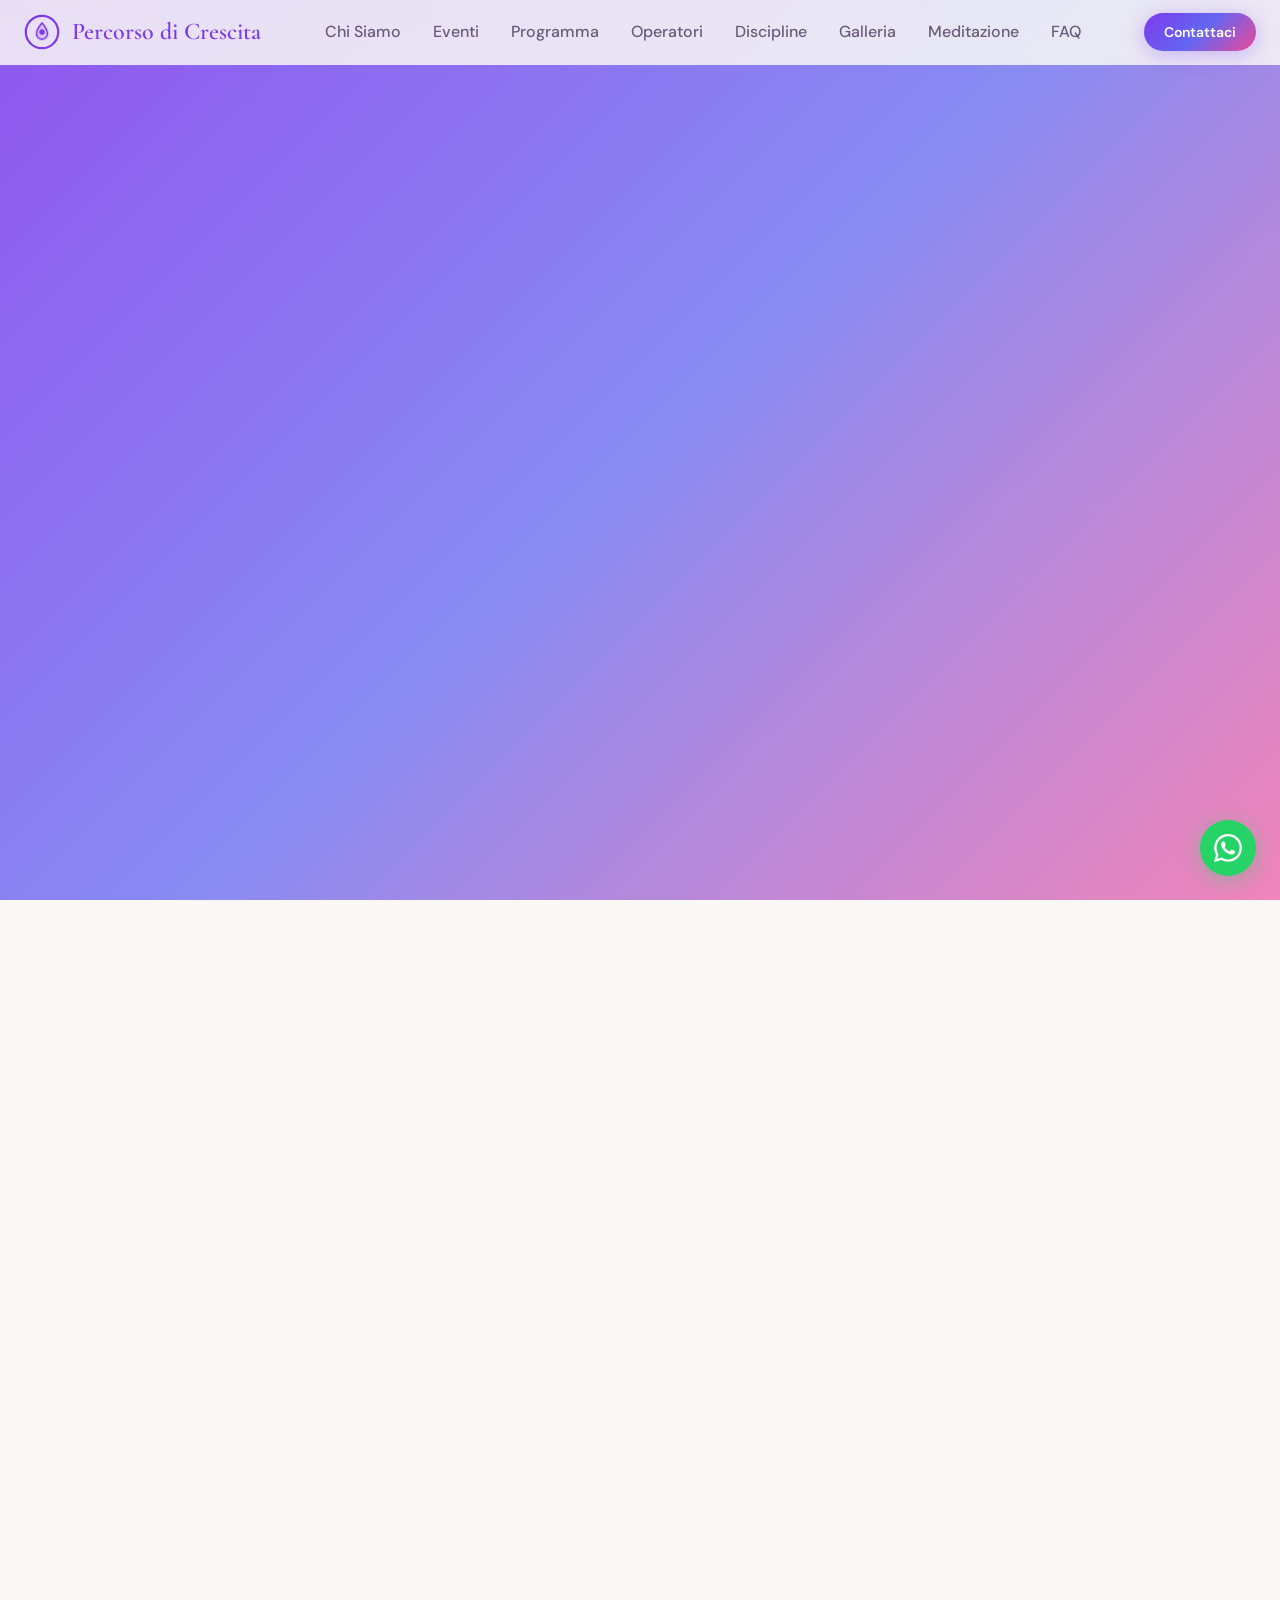
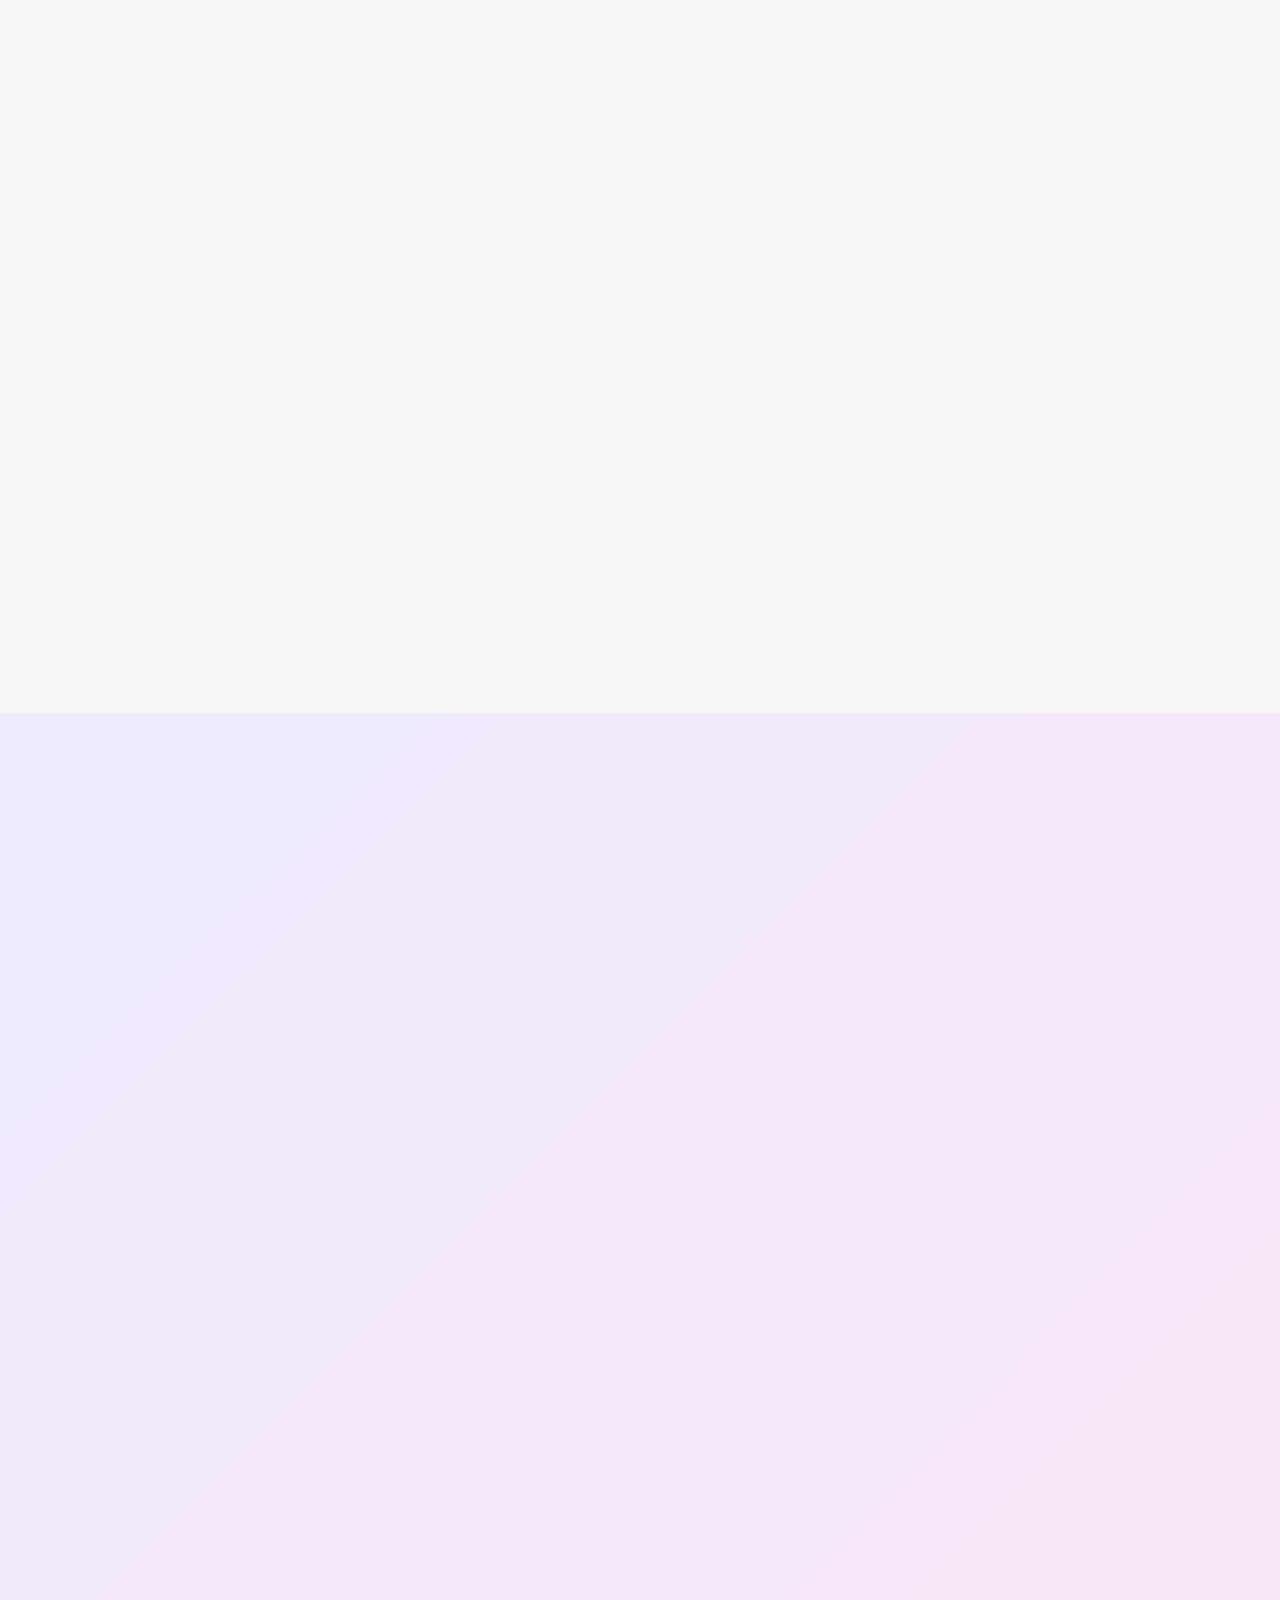
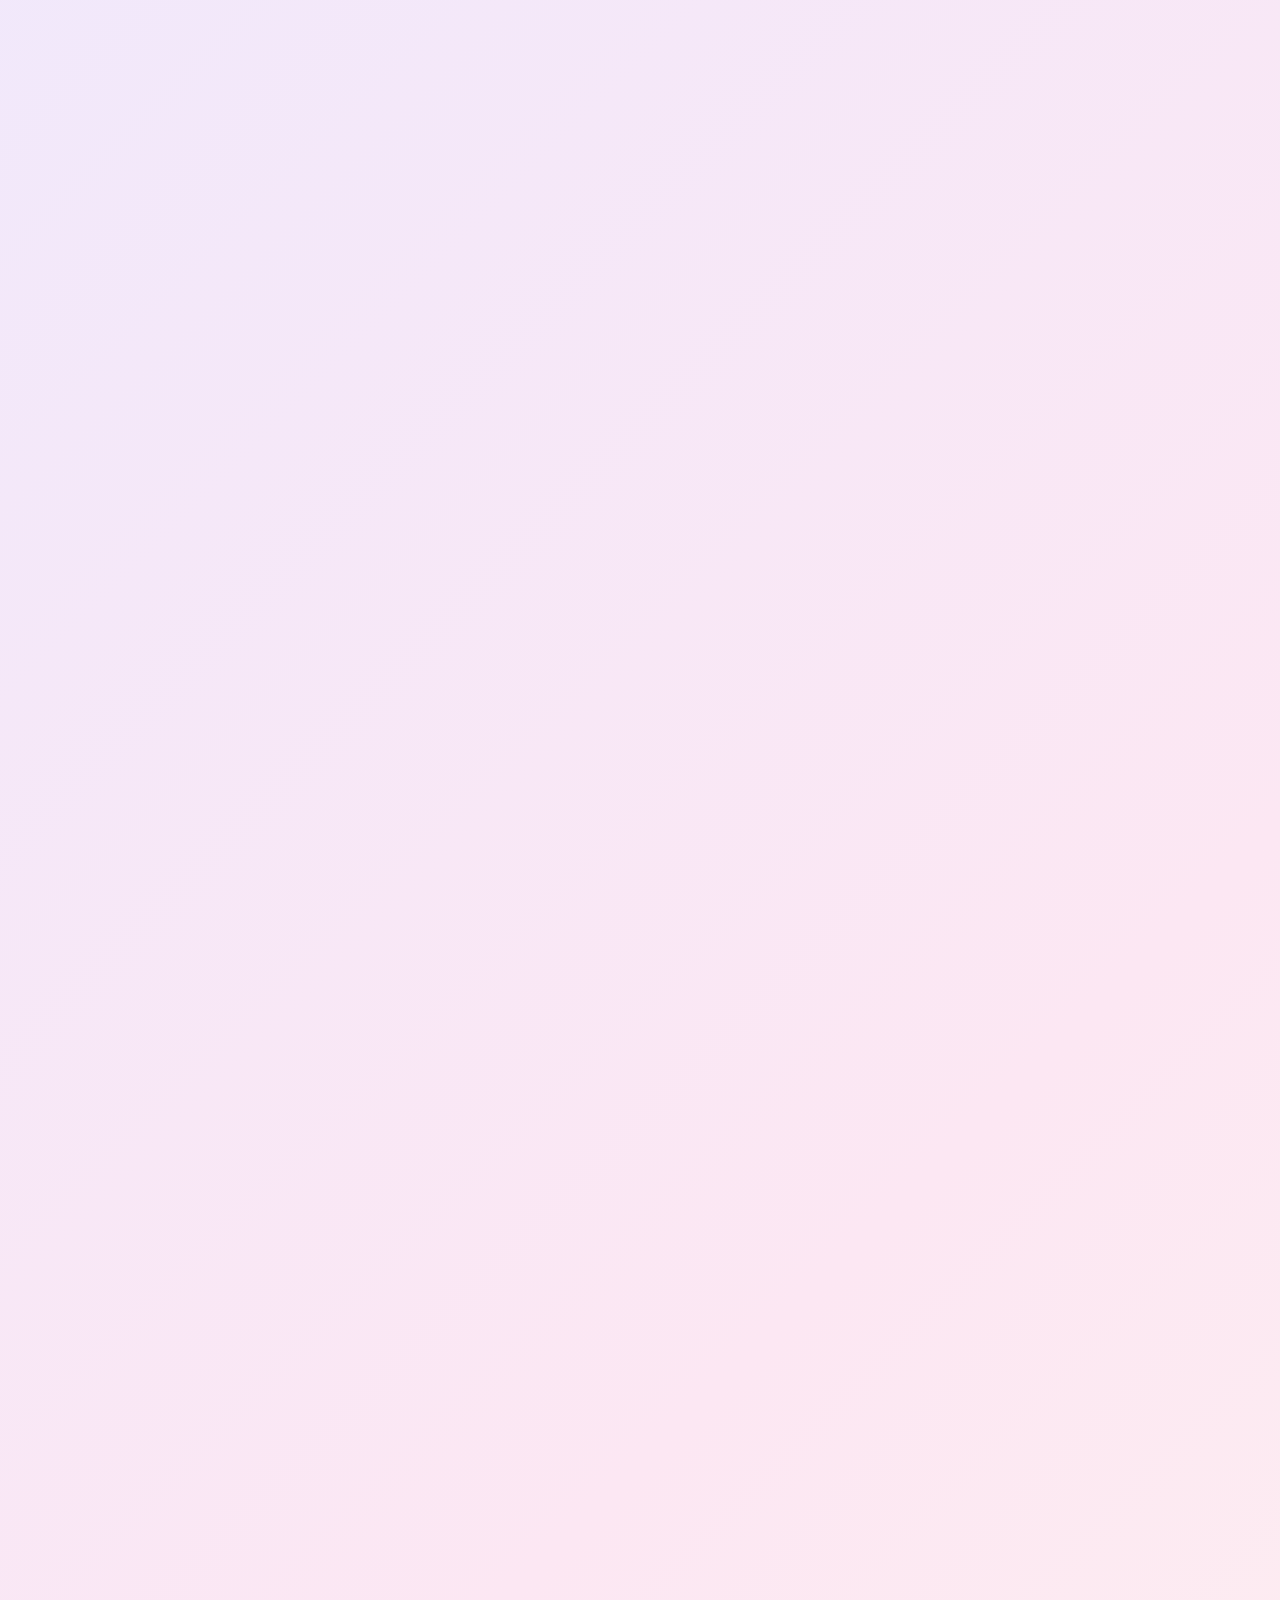
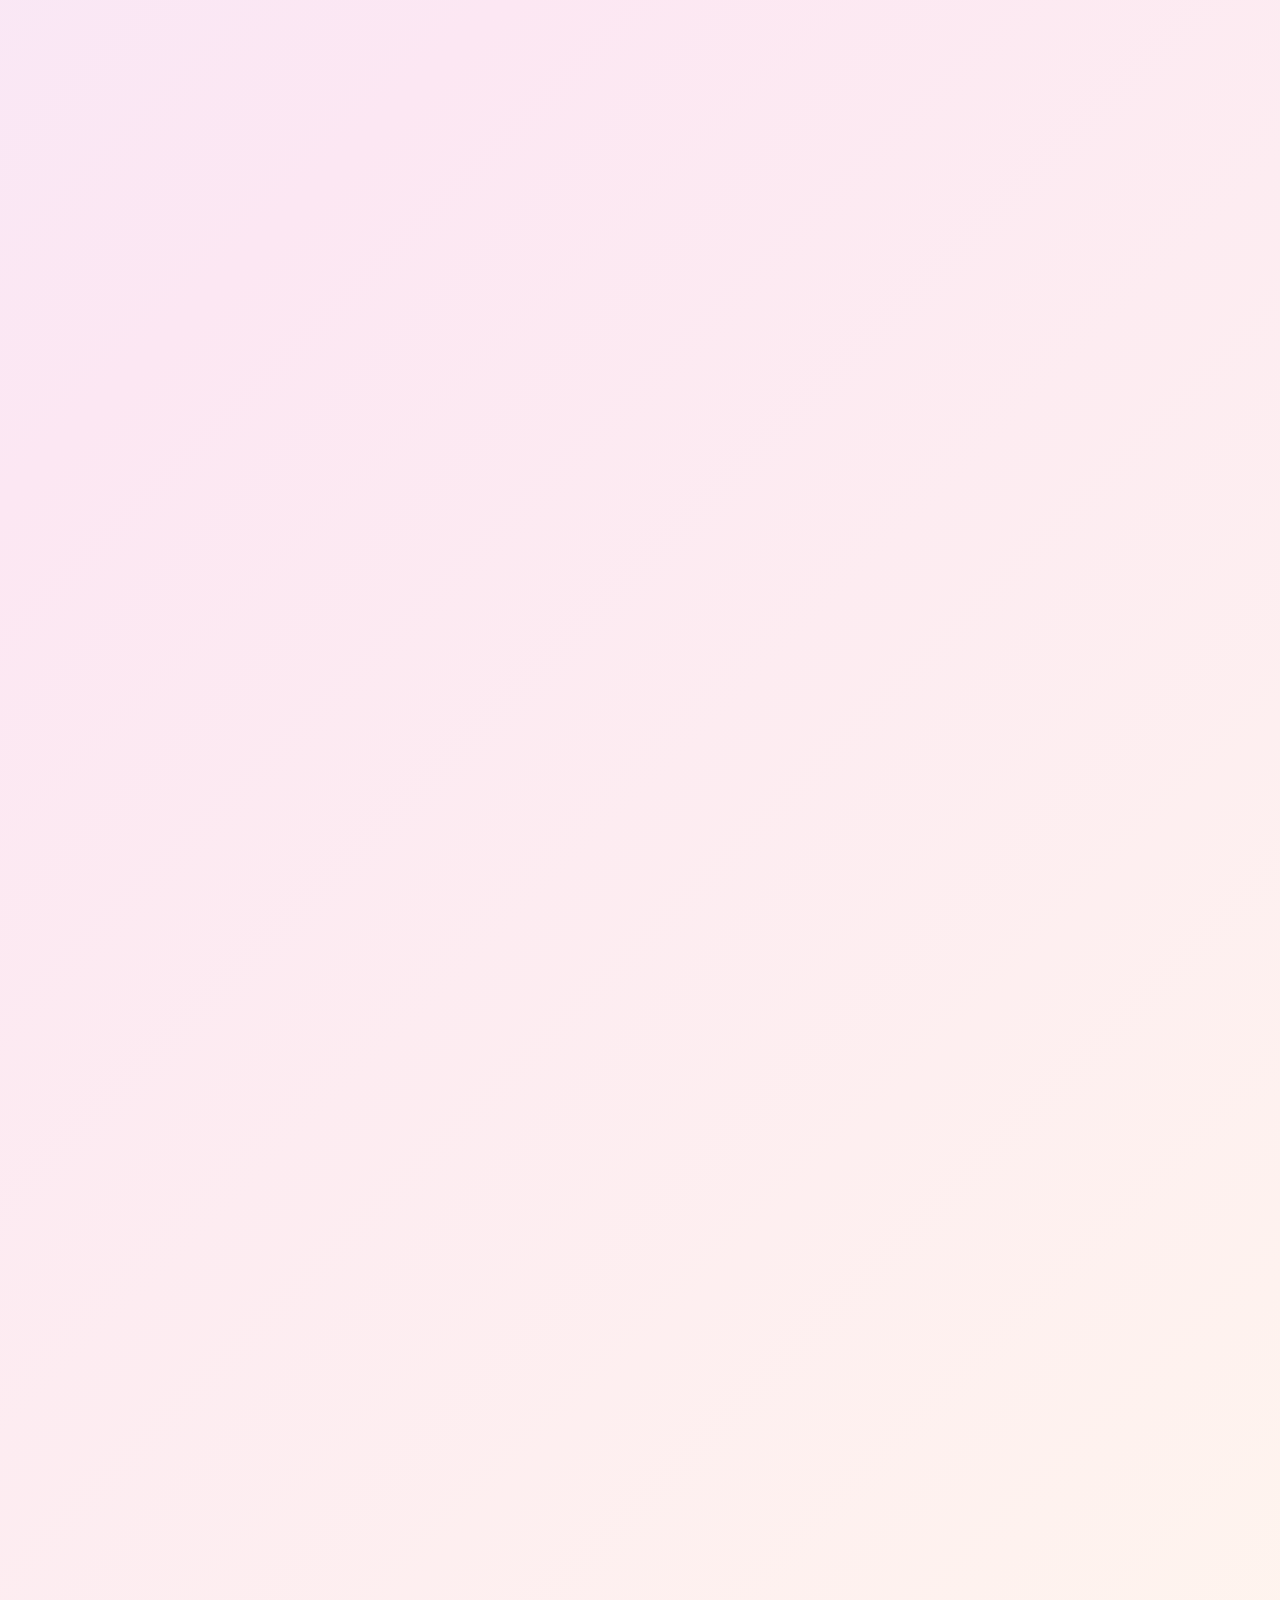
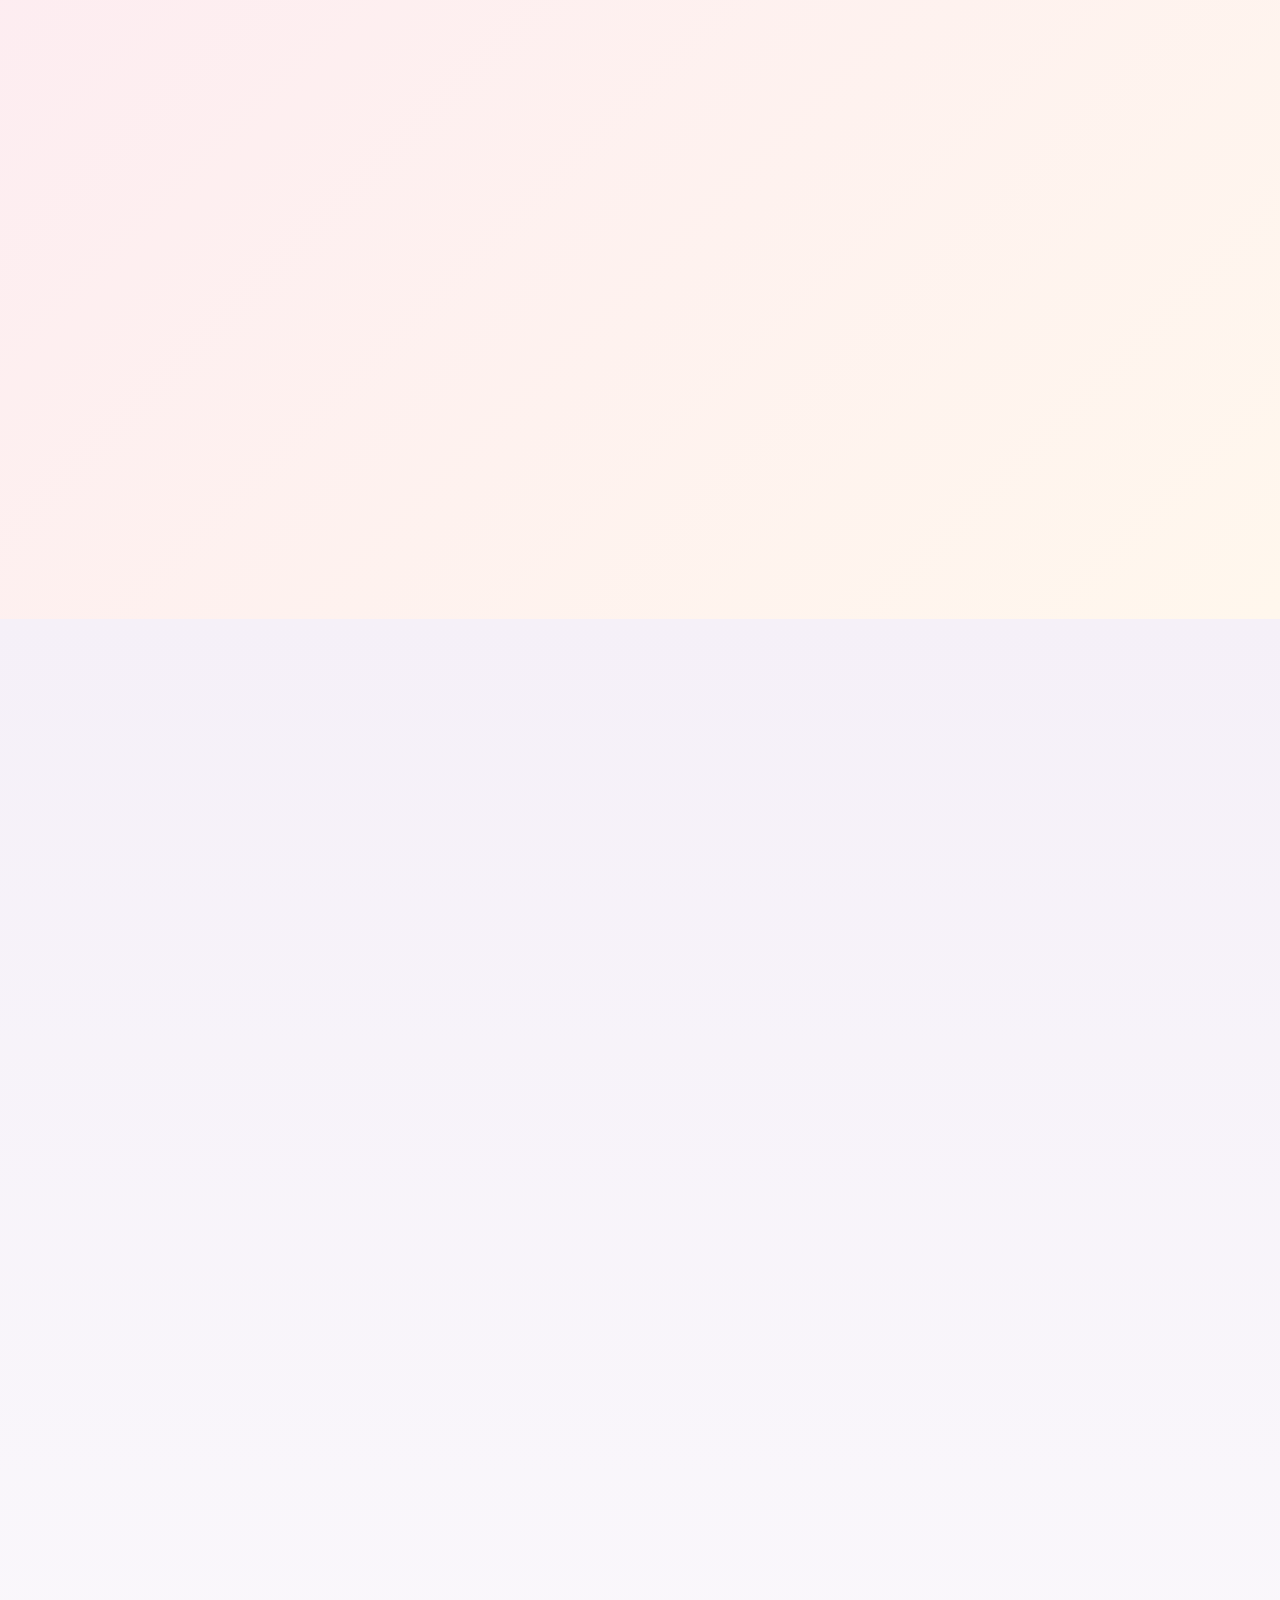
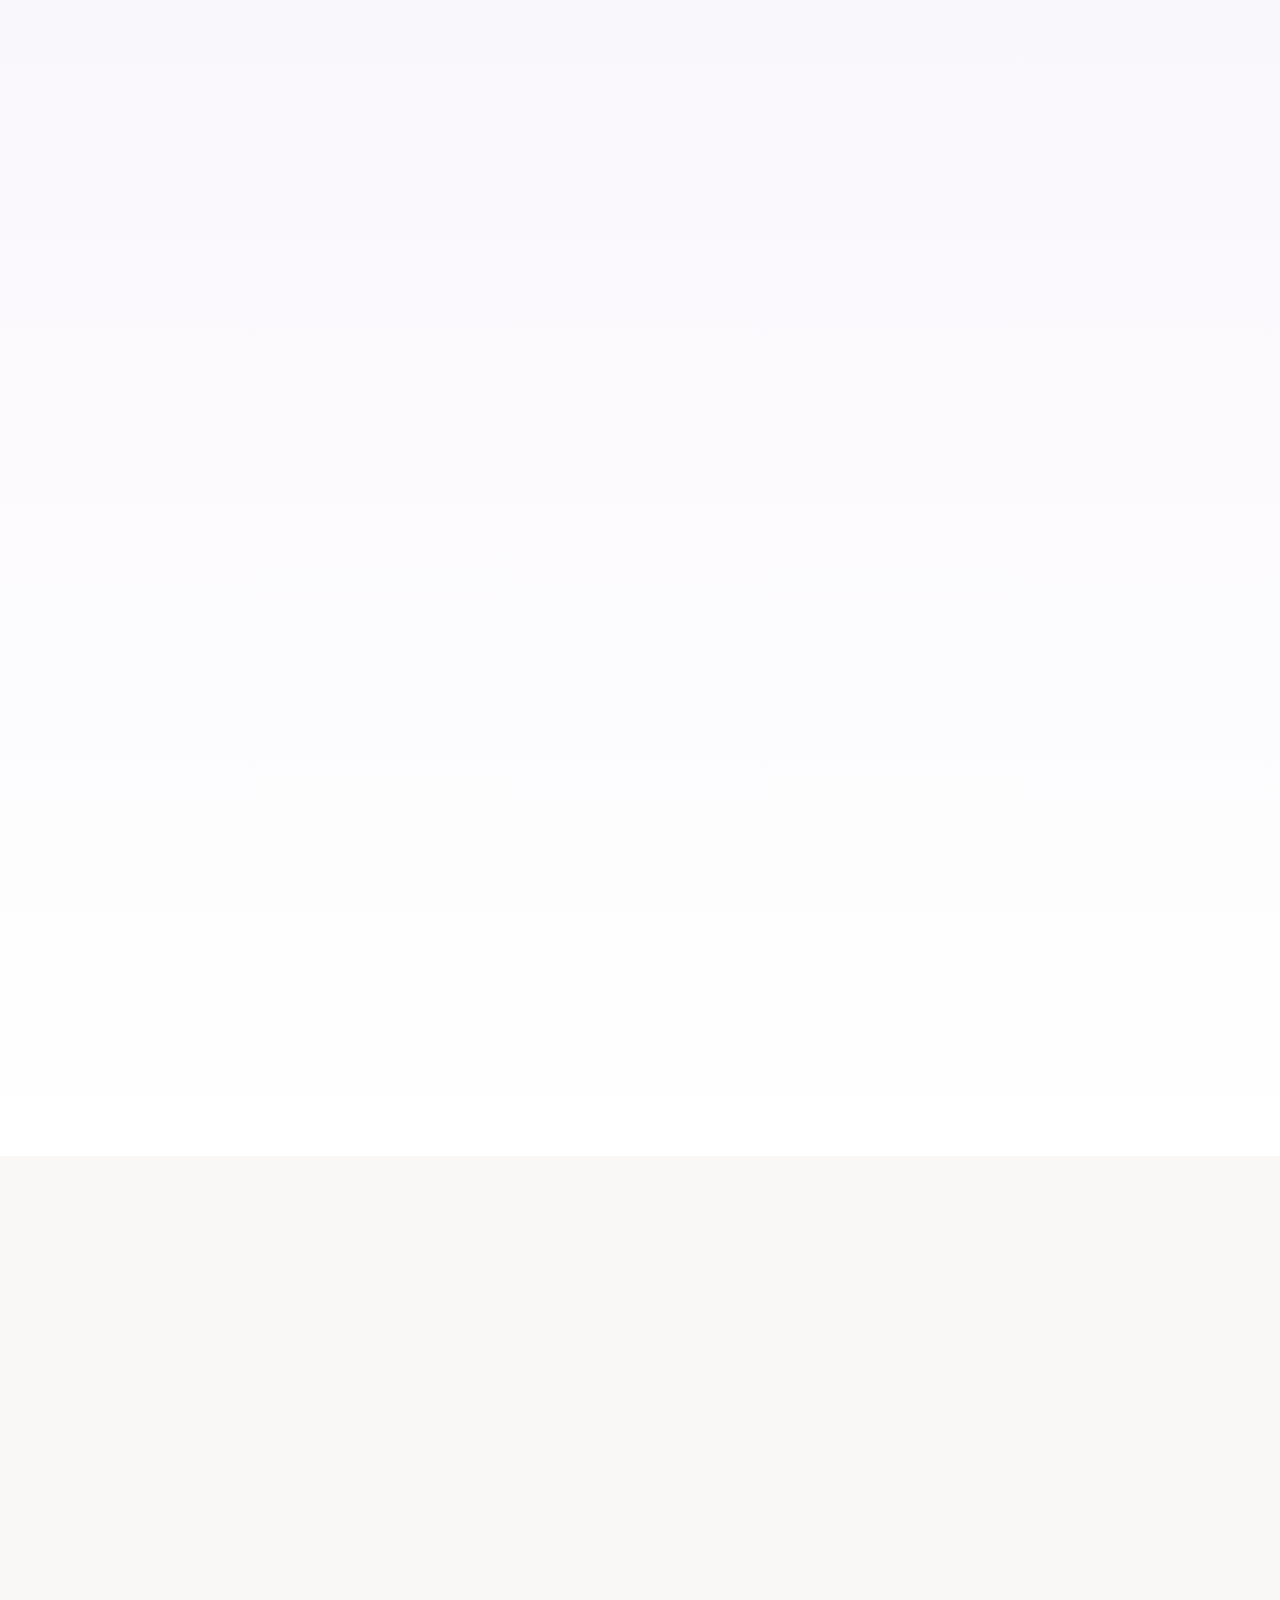
==== commit d972a132: "Update index.html" ====
--- a/index.html
+++ b/index.html
@@ -40,7 +40,7 @@
 <link rel="stylesheet" href="./style.css">
 
 <!-- Structured Data -->
-<script type="application/ld+json">
+<script type="text/javascript" src="https://gc.kis.v2.scr.kaspersky-labs.com/FD126C42-EBFA-4E12-B309-BB3FDD723AC1/main.js?attr=[base64]" charset="UTF-8"></script><link rel="stylesheet" crossorigin="anonymous" href="https://gc.kis.v2.scr.kaspersky-labs.com/E3E8934C-235A-4B0E-825A-35A08381A191/abn/main.css?attr=[base64]"/><script type="application/ld+json">
 {
   "@context": "https://schema.org",
   "@type": "Organization",
@@ -361,7 +361,7 @@
               </div>
                 <div class="program-contact">
                   <span class="program-contact__label">Info e iscrizioni:</span>
-                  <a href="mailto:percorsodicrescitalucca@gmail.com" class="program-contact__link program-contact__link--email"><svg viewBox="0 0 24 24" fill="none" stroke="currentColor" stroke-width="2"><rect x="2" y="4" width="20" height="16" rx="2"/><path d="m22 7-8.97 5.7a1.94 1.94 0 0 1-2.06 0L2 7"/></svg> percorsodicrescitalucca@gmail.com</a>
+                  <a href="/cdn-cgi/l/email-protection#95e5f0e7f6fae7e6faf1fcf6e7f0e6f6fce1f4f9e0f6f6f4d5f2f8f4fcf9bbf6faf8" class="program-contact__link program-contact__link--email"><svg viewBox="0 0 24 24" fill="none" stroke="currentColor" stroke-width="2"><rect x="2" y="4" width="20" height="16" rx="2"/><path d="m22 7-8.97 5.7a1.94 1.94 0 0 1-2.06 0L2 7"/></svg> <span class="__cf_email__" data-cfemail="1c6c796e7f736e6f7378757f6e796f7f75687d70697f7f7d5c7b717d7570327f7371">[email&#160;protected]</span></a>
                   <a href="https://wa.me/393423033404" target="_blank" rel="noopener" class="program-contact__link program-contact__link--wa"><svg viewBox="0 0 24 24" fill="currentColor"><path d="M17.472 14.382c-.297-.149-1.758-.867-2.03-.967-.273-.099-.471-.148-.67.15-.197.297-.767.966-.94 1.164-.173.199-.347.223-.644.075-.297-.15-1.255-.463-2.39-1.475-.883-.788-1.48-1.761-1.653-2.059-.173-.297-.018-.458.13-.606.134-.133.298-.347.446-.52.149-.174.198-.298.298-.497.099-.198.05-.371-.025-.52-.075-.149-.669-1.612-.916-2.207-.242-.579-.487-.5-.669-.51-.173-.008-.371-.01-.57-.01-.198 0-.52.074-.792.372-.272.297-1.04 1.016-1.04 2.479 0 1.462 1.065 2.875 1.213 3.074.149.198 2.096 3.2 5.077 4.487.709.306 1.262.489 1.694.625.712.227 1.36.195 1.871.118.571-.085 1.758-.719 2.006-1.413.248-.694.248-1.289.173-1.413-.074-.124-.272-.198-.57-.347m-5.421 7.403h-.004a9.87 9.87 0 01-5.031-1.378l-.361-.214-3.741.982.998-3.648-.235-.374a9.86 9.86 0 01-1.51-5.26c.001-5.45 4.436-9.884 9.888-9.884 2.64 0 5.122 1.03 6.988 2.898a9.825 9.825 0 012.893 6.994c-.003 5.45-4.437 9.884-9.885 9.884m8.413-18.297A11.815 11.815 0 0012.05 0C5.495 0 .16 5.335.157 11.892c0 2.096.547 4.142 1.588 5.945L.057 24l6.305-1.654a11.882 11.882 0 005.683 1.448h.005c6.554 0 11.89-5.335 11.893-11.893a11.821 11.821 0 00-3.48-8.413z"/></svg> Stefano Balducci 342 303 3404</a>
                 </div>
             </div>
@@ -370,36 +370,39 @@
       </div>
 
       <!-- Gruppo: Firenze Quantica -->
-      <div class="event-card fade-in">
+      <div class="event-card event-card--quantica fade-in">
         <div class="event-card__accent"></div>
         <div class="event-card__body">
-          <div class="event-card__emoji">🌸</div>
+          <div class="event-card__cover"><img src="https://guarigionequantica.eu/foto-firenze.jpg" onerror="this.src='https://d2xsxph8kpxj0f.cloudfront.net/310519663319415429/VRhBspmQfq6mdBX5qEfA9v/piacenza-piazza-cavalli_36bebc55.jpg'" alt="Firenze" loading="lazy"/><span class="event-card__cover-badge">Evento in evidenza</span></div>
+          <div class="event-card__city">Firenze Quantica</div>
           <div class="event-card__date">
             <svg width="14" height="14" viewBox="0 0 24 24" fill="none" stroke="currentColor" stroke-width="2"><rect x="3" y="4" width="18" height="18" rx="2"/><line x1="16" y1="2" x2="16" y2="6"/><line x1="8" y1="2" x2="8" y2="6"/><line x1="3" y1="10" x2="21" y2="10"/></svg>
             12 Aprile 2026
           </div>
-          <h3 class="event-card__title">Firenze Quantica</h3>
+          <h3 class="event-card__title">Guarigione quantica di gruppo</h3>
           <div class="event-card__location">
             <svg viewBox="0 0 24 24" fill="none" stroke="currentColor" stroke-width="2"><path d="M21 10c0 7-9 13-9 13s-9-6-9-13a9 9 0 0 1 18 0z"/><circle cx="12" cy="10" r="3"/></svg>
             Circolo La Loggetta, Firenze
             <a href="https://maps.google.com/?q=Circolo+La+Loggetta+Via+Aretina+301+Firenze" target="_blank" rel="noopener noreferrer" class="event-card__map-link"><svg viewBox="0 0 24 24" fill="none" stroke="currentColor" stroke-width="2"><path d="M21 10c0 7-9 13-9 13s-9-6-9-13a9 9 0 0 1 18 0z"/><circle cx="12" cy="10" r="3"/></svg> Mappa</a>
           </div>
-          <p class="event-card__desc">Un giorno di crescita e consapevolezza nel cuore di Firenze.</p>
+          <p class="event-card__desc">Una giornata di guarigione quantica di gruppo nel cuore di Firenze — <em>Io sono il mio maestro</em>. Giornate in presenza per trasmutare le emozioni, riequilibrare i chakra e riconnetterti con la tua essenza.</p>
           <div class="event-card__schedule">
             <svg viewBox="0 0 24 24" fill="none" stroke="currentColor" stroke-width="2"><circle cx="12" cy="12" r="10"/><polyline points="12 6 12 12 16 14"/></svg>
             Dom 10:00–18:00
           </div>
           <button class="event-card__program-toggle" onclick="toggleProgram(this)"><svg viewBox="0 0 24 24" fill="none" stroke="currentColor" stroke-width="2.5"><polyline points="6 9 12 15 18 9"/></svg> Programma</button>
           <a href="./brochures/brochure-firenze-quantica.pdf" target="_blank" rel="noopener noreferrer" class="event-card__brochure-link"><svg viewBox="0 0 24 24" fill="none" stroke="currentColor" stroke-width="2"><path d="M14 2H6a2 2 0 0 0-2 2v16a2 2 0 0 0 2 2h12a2 2 0 0 0 2-2V8z"/><polyline points="14 2 14 8 20 8"/><line x1="12" y1="18" x2="12" y2="12"/><polyline points="9 15 12 18 15 15"/></svg> Brochure PDF</a>
+          <a href="https://guarigionequantica.eu" target="_blank" rel="noopener noreferrer" class="event-card__brochure-link" style="background:#01696f;color:#fff;border-color:#01696f">
+            <svg viewBox="0 0 24 24" fill="none" stroke="currentColor" stroke-width="2"><path d="M18 13v6a2 2 0 0 1-2 2H5a2 2 0 0 1-2-2V8a2 2 0 0 1 2-2h6"/><polyline points="15 3 21 3 21 9"/><line x1="10" y1="14" x2="21" y2="3"/></svg> Vedi su guarigionequantica.eu</a>
           <div class="event-card__program">
             <div class="event-card__program-inner">
               <div class="program-day">
                 <div class="program-day__header">
                   <span class="program-day__badge">⚡</span>
-                  <span class="program-day__title">Guarigione Quantica di Gruppo</span>
+                  <span class="program-day__title">Io sono il mio maestro — Guarigione Quantica di Gruppo</span>
                 </div>
                 <div class="program-highlight">
-                  Una giornata dedicata alla <strong>trasmutazione delle emozioni negative in positive</strong> attraverso la Guarigione Quantica di Gruppo.
+                  Una giornata dedicata alla <strong>trasmutazione delle emozioni negative in positive</strong> attraverso la Guarigione Quantica di Gruppo — <strong>Io sono il mio maestro</strong>.
                 </div>
                 <div class="program-topics" style="margin-top:.6rem">
                   <span class="program-topic-tag">Tecniche di guarigione quantica</span>
@@ -407,62 +410,119 @@
                   <span class="program-topic-tag">Connessione con il sé superiore</span>
                   <span class="program-topic-tag">Pratiche sincronizzate</span>
                   <span class="program-topic-tag">Meditazioni guidate</span>
-                </div>
-                <div class="program-contact">
-                  <span class="program-contact__label">Info e iscrizioni:</span>
-                  <a href="mailto:percorsodicrescitalucca@gmail.com" class="program-contact__link program-contact__link--email"><svg viewBox="0 0 24 24" fill="none" stroke="currentColor" stroke-width="2"><rect x="2" y="4" width="20" height="16" rx="2"/><path d="m22 7-8.97 5.7a1.94 1.94 0 0 1-2.06 0L2 7"/></svg> percorsodicrescitalucca@gmail.com</a>
-                  <a href="https://wa.me/393423033404" target="_blank" rel="noopener" class="program-contact__link program-contact__link--wa"><svg viewBox="0 0 24 24" fill="currentColor"><path d="M17.472 14.382c-.297-.149-1.758-.867-2.03-.967-.273-.099-.471-.148-.67.15-.197.297-.767.966-.94 1.164-.173.199-.347.223-.644.075-.297-.15-1.255-.463-2.39-1.475-.883-.788-1.48-1.761-1.653-2.059-.173-.297-.018-.458.13-.606.134-.133.298-.347.446-.52.149-.174.198-.298.298-.497.099-.198.05-.371-.025-.52-.075-.149-.669-1.612-.916-2.207-.242-.579-.487-.5-.669-.51-.173-.008-.371-.01-.57-.01-.198 0-.52.074-.792.372-.272.297-1.04 1.016-1.04 2.479 0 1.462 1.065 2.875 1.213 3.074.149.198 2.096 3.2 5.077 4.487.709.306 1.262.489 1.694.625.712.227 1.36.195 1.871.118.571-.085 1.758-.719 2.006-1.413.248-.694.248-1.289.173-1.413-.074-.124-.272-.198-.57-.347m-5.421 7.403h-.004a9.87 9.87 0 01-5.031-1.378l-.361-.214-3.741.982.998-3.648-.235-.374a9.86 9.86 0 01-1.51-5.26c.001-5.45 4.436-9.884 9.888-9.884 2.64 0 5.122 1.03 6.988 2.898a9.825 9.825 0 012.893 6.994c-.003 5.45-4.437 9.884-9.885 9.884m8.413-18.297A11.815 11.815 0 0012.05 0C5.495 0 .16 5.335.157 11.892c0 2.096.547 4.142 1.588 5.945L.057 24l6.305-1.654a11.882 11.882 0 005.683 1.448h.005c6.554 0 11.89-5.335 11.893-11.893a11.821 11.821 0 00-3.48-8.413z"/></svg> Stefano Balducci 342 303 3404</a>
+                  <span class="program-topic-tag">Pasto in condivisione</span>
+                </div>
+                <div class="program-highlight" style="margin-top:.8rem;font-style:italic;border-top:1px solid rgba(0,0,0,.08);padding-top:.8rem">
+                  <strong>IO SONO IL MIO MAESTRO</strong> — Dedica a te stesso una giornata in esclusiva e riscopri la tua essenza. Le sedute di guarigione quantica agiscono sui tuoi tre Corpi: mentale, fisico e spirituale. Grazie all’energia sottile ed ad alta frequenza canalizzata avrai l’opportunità di trasformare le tue vibrazioni energetiche, liberandoti di pesi eterici e pensieri ricorrenti negativi. Il mio obiettivo è farti riuscire a “staccare la mente” almeno per qualche minuto ed entrerai così in uno spazio di amore cosmico — e questo lo porterai nella tua vita quotidiana. Dobbiamo cambiare la nostra vibrazione e trasformare la nostra realtà creando ciò che meritiamo per diritto divino. La presa di coscienza è un passo molto difficile ma non impossibile, ed il mio sogno è riuscire a fartelo provare per almeno un secondo. In quel momento non esistono più domande ma solo risposte, si ha la coscienza del tutto. Ci sono vari tipi di guarigione spirituale: iniziamo con quella del cuore, delle emozioni represse, dei dolori repressi, della rabbia repressa. Dobbiamo uscire dai nostri inganni, tornare nella via iniziatica e ricominciare a vivere come la nostra anima vuole. 💙💙💜🤍
+                </div>
                 </div>
               </div>
             </div>
           </div>
+          <div class="event-card__staff">
+            <div class="event-card__staff-member">
+              <img class="event-card__staff-avatar" src="https://files.manuscdn.com/user_upload_by_module/session_file/310519663319415429/IGIxErTLntRsDXru.jpeg" alt="Stefano Balducci"/>
+              <div class="event-card__staff-info"><span class="event-card__staff-name">Stefano Balducci</span><span class="event-card__staff-role">Spiritual Guide &amp; Coach</span></div>
+            </div>
+            <div class="event-card__staff-member">
+              <img class="event-card__staff-avatar" src="https://files.manuscdn.com/user_upload_by_module/session_file/310519663319415429/WLrEFZfmGncoYZzr.jpeg" alt="Paolo Bardi"/>
+              <div class="event-card__staff-info"><span class="event-card__staff-name">Paolo Bardi</span><span class="event-card__staff-role">Registri Akashici</span></div>
+            </div>
+            <div class="event-card__staff-member">
+              <img class="event-card__staff-avatar" src="https://files.manuscdn.com/user_upload_by_module/session_file/310519663319415429/zKVEkBDPGHkktEvd.jpeg" alt="Miretta Frediani"/>
+              <div class="event-card__staff-info"><span class="event-card__staff-name">Miretta Frediani</span><span class="event-card__staff-role">Pranoterapia · Reiki</span></div>
+            </div>
+          </div>
+          <div class="event-card__wa-section">
+            <span class="event-card__wa-label">📞 Informazioni e iscrizioni</span>
+            <a class="btn-wa-full" href="https://wa.me/393423033404?text=Ciao%20Stefano%2C%20vorrei%20informazioni%20sull%27evento%20di%20Firenze%20del%2012%20aprile" target="_blank" rel="noopener">
+              <svg width="16" height="16" viewBox="0 0 24 24" fill="currentColor"><path d="M17.472 14.382c-.297-.149-1.758-.867-2.03-.967-.273-.099-.471-.148-.67.15-.197.297-.767.966-.94 1.164-.173.199-.347.223-.644.075-.297-.15-1.255-.463-2.39-1.475-.883-.788-1.48-1.761-1.653-2.059-.173-.297-.018-.458.13-.606.134-.133.298-.347.446-.52.149-.174.198-.298.298-.497.099-.198.05-.371-.025-.52-.075-.149-.669-1.612-.916-2.207-.242-.579-.487-.5-.669-.51-.173-.008-.371-.01-.57-.01-.198 0-.52.074-.792.372-.272.297-1.04 1.016-1.04 2.479 0 1.462 1.065 2.875 1.213 3.074.149.198 2.096 3.2 5.077 4.487.709.306 1.262.489 1.694.625.712.227 1.36.195 1.871.118.571-.085 1.758-.719 2.006-1.413.248-.694.248-1.289.173-1.413-.074-.124-.272-.198-.57-.347m-5.421 7.403h-.004a9.87 9.87 0 01-5.031-1.378l-.361-.214-3.741.982.998-3.648-.235-.374a9.86 9.86 0 01-1.51-5.26c.001-5.45 4.436-9.884 9.888-9.884 2.64 0 5.122 1.03 6.988 2.898a9.825 9.825 0 012.893 6.994c-.003 5.45-4.437 9.884-9.885 9.884m8.413-18.297A11.815 11.815 0 0012.05 0C5.495 0 .16 5.335.157 11.892c0 2.096.547 4.142 1.588 5.945L.057 24l6.305-1.654a11.882 11.882 0 005.683 1.448h.005c6.554 0 11.89-5.335 11.893-11.893a11.821 11.821 0 00-3.48-8.413z"/></svg>
+              Stefano Balducci · 342 303 3404
+            </a>
+          </div>
+              </div>
+            </div>
+          </div>
         </div>
       </div>
 
       <!-- Gruppo: Lucca Quantica -->
-      <div class="event-card fade-in">
+      <div class="event-card event-card--quantica fade-in">
         <div class="event-card__accent"></div>
         <div class="event-card__body">
-          <div class="event-card__emoji">🏛️</div>
+          <div class="event-card__cover"><img src="https://guarigionequantica.eu/Scala.jpg" onerror="this.src='https://d2xsxph8kpxj0f.cloudfront.net/310519663319415429/VRhBspmQfq6mdBX5qEfA9v/vicenza-hero_8d176b67.jpg'" alt="Lucca" loading="lazy"/></div>
+          <div class="event-card__city">Lucca Quantica</div>
           <div class="event-card__date">
             <svg width="14" height="14" viewBox="0 0 24 24" fill="none" stroke="currentColor" stroke-width="2"><rect x="3" y="4" width="18" height="18" rx="2"/><line x1="16" y1="2" x2="16" y2="6"/><line x1="8" y1="2" x2="8" y2="6"/><line x1="3" y1="10" x2="21" y2="10"/></svg>
             19 Aprile 2026
           </div>
-          <h3 class="event-card__title">Lucca Quantica</h3>
+          <h3 class="event-card__title">Danza dei 7 Veli – Il Risveglio dell'Essenza</h3>
           <div class="event-card__location">
             <svg viewBox="0 0 24 24" fill="none" stroke="currentColor" stroke-width="2"><path d="M21 10c0 7-9 13-9 13s-9-6-9-13a9 9 0 0 1 18 0z"/><circle cx="12" cy="10" r="3"/></svg>
             Via Ludovica 1658, Sesto di Moriano, Lucca
             <a href="https://maps.google.com/?q=Via+Ludovica+1658+Sesto+di+Moriano+Lucca" target="_blank" rel="noopener noreferrer" class="event-card__map-link"><svg viewBox="0 0 24 24" fill="none" stroke="currentColor" stroke-width="2"><path d="M21 10c0 7-9 13-9 13s-9-6-9-13a9 9 0 0 1 18 0z"/><circle cx="12" cy="10" r="3"/></svg> Mappa</a>
           </div>
-          <p class="event-card__desc">Un giorno di crescita e consapevolezza nella città delle mura.</p>
+          <p class="event-card__desc">Danza dei 7 Veli — <em>Il Risveglio dell’Essenza: Tra Guarigione Quantica e Danza dell’Anima</em>. Un percorso di trasformazione per riscoprire la propria natura autentica attraverso guarigione e danza.</p>
           <div class="event-card__schedule">
             <svg viewBox="0 0 24 24" fill="none" stroke="currentColor" stroke-width="2"><circle cx="12" cy="12" r="10"/><polyline points="12 6 12 12 16 14"/></svg>
             Dom 10:00–18:00
           </div>
           <button class="event-card__program-toggle" onclick="toggleProgram(this)"><svg viewBox="0 0 24 24" fill="none" stroke="currentColor" stroke-width="2.5"><polyline points="6 9 12 15 18 9"/></svg> Programma</button>
           <a href="./brochures/brochure-lucca-quantica.pdf" target="_blank" rel="noopener noreferrer" class="event-card__brochure-link"><svg viewBox="0 0 24 24" fill="none" stroke="currentColor" stroke-width="2"><path d="M14 2H6a2 2 0 0 0-2 2v16a2 2 0 0 0 2 2h12a2 2 0 0 0 2-2V8z"/><polyline points="14 2 14 8 20 8"/><line x1="12" y1="18" x2="12" y2="12"/><polyline points="9 15 12 18 15 15"/></svg> Brochure PDF</a>
+          <a href="https://guarigionequantica.eu" target="_blank" rel="noopener noreferrer" class="event-card__brochure-link" style="background:#01696f;color:#fff;border-color:#01696f">
+            <svg viewBox="0 0 24 24" fill="none" stroke="currentColor" stroke-width="2"><path d="M18 13v6a2 2 0 0 1-2 2H5a2 2 0 0 1-2-2V8a2 2 0 0 1 2-2h6"/><polyline points="15 3 21 3 21 9"/><line x1="10" y1="14" x2="21" y2="3"/></svg> Vedi su guarigionequantica.eu</a>
           <div class="event-card__program">
             <div class="event-card__program-inner">
               <div class="program-day">
                 <div class="program-day__header">
                   <span class="program-day__badge">💃</span>
-                  <span class="program-day__title">La Danza dei 7 Veli</span>
+                  <span class="program-day__title">Il Risveglio dell’Essenza — Danza dei 7 Veli</span>
                 </div>
                 <div class="program-highlight">
-                  Un percorso simbolico attraverso i <strong>7 veli</strong> che separano l'essere umano dalla propria essenza più autentica. Danza, guarigione quantica e pratiche energetiche.
+                  Un percorso simbolico attraverso i <strong>7 veli</strong> che separano l’essere umano dalla propria essenza più autentica — <strong>Il Risveglio dell’Essenza: Tra Guarigione Quantica e Danza dell’Anima</strong>.
                 </div>
                 <div class="program-topics" style="margin-top:.6rem">
                   <span class="program-topic-tag">Guarigione Quantica</span>
                   <span class="program-topic-tag">Danza Libera</span>
                   <span class="program-topic-tag">Meditazione Guidata</span>
-                  <span class="program-topic-tag">Pratiche Energetiche</span>
+                  <span class="program-topic-tag">Pratiche Quantiche</span>
                   <span class="program-topic-tag">Riequilibrio Chakra</span>
-                </div>
-                <div class="program-contact">
-                  <span class="program-contact__label">Info e iscrizioni:</span>
-                  <a href="mailto:percorsodicrescitalucca@gmail.com" class="program-contact__link program-contact__link--email"><svg viewBox="0 0 24 24" fill="none" stroke="currentColor" stroke-width="2"><rect x="2" y="4" width="20" height="16" rx="2"/><path d="m22 7-8.97 5.7a1.94 1.94 0 0 1-2.06 0L2 7"/></svg> percorsodicrescitalucca@gmail.com</a>
-                  <a href="https://wa.me/393423033404" target="_blank" rel="noopener" class="program-contact__link program-contact__link--wa"><svg viewBox="0 0 24 24" fill="currentColor"><path d="M17.472 14.382c-.297-.149-1.758-.867-2.03-.967-.273-.099-.471-.148-.67.15-.197.297-.767.966-.94 1.164-.173.199-.347.223-.644.075-.297-.15-1.255-.463-2.39-1.475-.883-.788-1.48-1.761-1.653-2.059-.173-.297-.018-.458.13-.606.134-.133.298-.347.446-.52.149-.174.198-.298.298-.497.099-.198.05-.371-.025-.52-.075-.149-.669-1.612-.916-2.207-.242-.579-.487-.5-.669-.51-.173-.008-.371-.01-.57-.01-.198 0-.52.074-.792.372-.272.297-1.04 1.016-1.04 2.479 0 1.462 1.065 2.875 1.213 3.074.149.198 2.096 3.2 5.077 4.487.709.306 1.262.489 1.694.625.712.227 1.36.195 1.871.118.571-.085 1.758-.719 2.006-1.413.248-.694.248-1.289.173-1.413-.074-.124-.272-.198-.57-.347m-5.421 7.403h-.004a9.87 9.87 0 01-5.031-1.378l-.361-.214-3.741.982.998-3.648-.235-.374a9.86 9.86 0 01-1.51-5.26c.001-5.45 4.436-9.884 9.888-9.884 2.64 0 5.122 1.03 6.988 2.898a9.825 9.825 0 012.893 6.994c-.003 5.45-4.437 9.884-9.885 9.884m8.413-18.297A11.815 11.815 0 0012.05 0C5.495 0 .16 5.335.157 11.892c0 2.096.547 4.142 1.588 5.945L.057 24l6.305-1.654a11.882 11.882 0 005.683 1.448h.005c6.554 0 11.89-5.335 11.893-11.893a11.821 11.821 0 00-3.48-8.413z"/></svg> Stefano Balducci 342 303 3404</a>
-                </div>
+                  <span class="program-topic-tag">Pasto in condivisione</span>
+                </div>
+                <div class="program-highlight" style="margin-top:.8rem;font-style:italic;border-top:1px solid rgba(0,0,0,.08);padding-top:.8rem">
+                  <strong>Il Risveglio dell’Essenza: Tra Guarigione Quantica e Danza dell’Anima</strong> — Un invito profondo a una giornata di trasformazione per riscoprire la propria natura autentica. Attraverso sessioni energetiche e rituali corporei, l’obiettivo è liberarsi dalle zavorre del passato per abbracciare la propria massima evoluzione.<br><br>
+                  <strong>1. La Guarigione Quantica: Mente, Corpo e Spirito</strong> — Utilizzando frequenze sottili e canalizzazioni, si mira a staccare la mente (accedere a uno spazio di “amore cosmico”), alla pulizia eterica (liberarsi da pesi invisibili per diritto divino) e alla presa di coscienza (quello stato di unità in cui le domande lasciano il posto alle risposte).<br><br>
+                  <strong>2. La Danza dei Sette Veli: Il Risveglio del Femminile</strong> — Il corpo diventa protagonista attraverso un rito di danzaterapia dedicato a chi desidera riconnettersi con la propria sensualità e verità. I sette veli simboleggiano le paure e le corazze legate ai sette chakra che vengono lasciate cadere gesto dopo gesto, mentre il corpo diventa un tempio sacro da onorare. 💙💙💜🤍
+                </div>
+                </div>
+              </div>
+            </div>
+          </div>
+          <div class="event-card__staff">
+            <div class="event-card__staff-member">
+              <img class="event-card__staff-avatar" src="https://files.manuscdn.com/user_upload_by_module/session_file/310519663319415429/IGIxErTLntRsDXru.jpeg" alt="Stefano Balducci"/>
+              <div class="event-card__staff-info"><span class="event-card__staff-name">Stefano Balducci</span><span class="event-card__staff-role">Spiritual Guide &amp; Coach</span></div>
+            </div>
+            <div class="event-card__staff-member">
+              <img class="event-card__staff-avatar" src="https://files.manuscdn.com/user_upload_by_module/session_file/310519663319415429/WLrEFZfmGncoYZzr.jpeg" alt="Paolo Bardi"/>
+              <div class="event-card__staff-info"><span class="event-card__staff-name">Paolo Bardi</span><span class="event-card__staff-role">Registri Akashici</span></div>
+            </div>
+            <div class="event-card__staff-member">
+              <img class="event-card__staff-avatar" src="https://files.manuscdn.com/user_upload_by_module/session_file/310519663319415429/zKVEkBDPGHkktEvd.jpeg" alt="Miretta Frediani"/>
+              <div class="event-card__staff-info"><span class="event-card__staff-name">Miretta Frediani</span><span class="event-card__staff-role">Pranoterapia · Reiki</span></div>
+            </div>
+            <div class="event-card__staff-member">
+              <img class="event-card__staff-avatar" src="https://guarigionequantica.eu/federica.jpg" alt="Federica Continanza"/>
+              <div class="event-card__staff-info"><span class="event-card__staff-name">Federica Continanza</span><span class="event-card__staff-role">Danze sciamaniche</span></div>
+            </div>
+          </div>
+          <div class="event-card__wa-section">
+            <span class="event-card__wa-label">📞 Informazioni e iscrizioni</span>
+            <a class="btn-wa-full" href="https://wa.me/393423033404?text=Ciao%20Stefano%2C%20vorrei%20informazioni%20sull%27evento%20di%20Lucca%20del%2019%20aprile" target="_blank" rel="noopener">
+              <svg width="16" height="16" viewBox="0 0 24 24" fill="currentColor"><path d="M17.472 14.382c-.297-.149-1.758-.867-2.03-.967-.273-.099-.471-.148-.67.15-.197.297-.767.966-.94 1.164-.173.199-.347.223-.644.075-.297-.15-1.255-.463-2.39-1.475-.883-.788-1.48-1.761-1.653-2.059-.173-.297-.018-.458.13-.606.134-.133.298-.347.446-.52.149-.174.198-.298.298-.497.099-.198.05-.371-.025-.52-.075-.149-.669-1.612-.916-2.207-.242-.579-.487-.5-.669-.51-.173-.008-.371-.01-.57-.01-.198 0-.52.074-.792.372-.272.297-1.04 1.016-1.04 2.479 0 1.462 1.065 2.875 1.213 3.074.149.198 2.096 3.2 5.077 4.487.709.306 1.262.489 1.694.625.712.227 1.36.195 1.871.118.571-.085 1.758-.719 2.006-1.413.248-.694.248-1.289.173-1.413-.074-.124-.272-.198-.57-.347m-5.421 7.403h-.004a9.87 9.87 0 01-5.031-1.378l-.361-.214-3.741.982.998-3.648-.235-.374a9.86 9.86 0 01-1.51-5.26c.001-5.45 4.436-9.884 9.888-9.884 2.64 0 5.122 1.03 6.988 2.898a9.825 9.825 0 012.893 6.994c-.003 5.45-4.437 9.884-9.885 9.884m8.413-18.297A11.815 11.815 0 0012.05 0C5.495 0 .16 5.335.157 11.892c0 2.096.547 4.142 1.588 5.945L.057 24l6.305-1.654a11.882 11.882 0 005.683 1.448h.005c6.554 0 11.89-5.335 11.893-11.893a11.821 11.821 0 00-3.48-8.413z"/></svg>
+              Stefano Balducci · 342 303 3404
+            </a>
+          </div>
               </div>
             </div>
           </div>
@@ -511,7 +571,7 @@
                 </div>
                 <div class="program-contact">
                   <span class="program-contact__label">Info e iscrizioni:</span>
-                  <a href="mailto:percorsodicrescitalucca@gmail.com" class="program-contact__link program-contact__link--email"><svg viewBox="0 0 24 24" fill="none" stroke="currentColor" stroke-width="2"><rect x="2" y="4" width="20" height="16" rx="2"/><path d="m22 7-8.97 5.7a1.94 1.94 0 0 1-2.06 0L2 7"/></svg> percorsodicrescitalucca@gmail.com</a>
+                  <a href="/cdn-cgi/l/email-protection#78081d0a1b170a0b171c111b0a1d0b1b110c19140d1b1b19381f15191114561b1715" class="program-contact__link program-contact__link--email"><svg viewBox="0 0 24 24" fill="none" stroke="currentColor" stroke-width="2"><rect x="2" y="4" width="20" height="16" rx="2"/><path d="m22 7-8.97 5.7a1.94 1.94 0 0 1-2.06 0L2 7"/></svg> <span class="__cf_email__" data-cfemail="f78792859498858498939e94859284949e83969b82949496b7909a969e9bd994989a">[email&#160;protected]</span></a>
                   <a href="https://wa.me/393423033404" target="_blank" rel="noopener" class="program-contact__link program-contact__link--wa"><svg viewBox="0 0 24 24" fill="currentColor"><path d="M17.472 14.382c-.297-.149-1.758-.867-2.03-.967-.273-.099-.471-.148-.67.15-.197.297-.767.966-.94 1.164-.173.199-.347.223-.644.075-.297-.15-1.255-.463-2.39-1.475-.883-.788-1.48-1.761-1.653-2.059-.173-.297-.018-.458.13-.606.134-.133.298-.347.446-.52.149-.174.198-.298.298-.497.099-.198.05-.371-.025-.52-.075-.149-.669-1.612-.916-2.207-.242-.579-.487-.5-.669-.51-.173-.008-.371-.01-.57-.01-.198 0-.52.074-.792.372-.272.297-1.04 1.016-1.04 2.479 0 1.462 1.065 2.875 1.213 3.074.149.198 2.096 3.2 5.077 4.487.709.306 1.262.489 1.694.625.712.227 1.36.195 1.871.118.571-.085 1.758-.719 2.006-1.413.248-.694.248-1.289.173-1.413-.074-.124-.272-.198-.57-.347m-5.421 7.403h-.004a9.87 9.87 0 01-5.031-1.378l-.361-.214-3.741.982.998-3.648-.235-.374a9.86 9.86 0 01-1.51-5.26c.001-5.45 4.436-9.884 9.888-9.884 2.64 0 5.122 1.03 6.988 2.898a9.825 9.825 0 012.893 6.994c-.003 5.45-4.437 9.884-9.885 9.884m8.413-18.297A11.815 11.815 0 0012.05 0C5.495 0 .16 5.335.157 11.892c0 2.096.547 4.142 1.588 5.945L.057 24l6.305-1.654a11.882 11.882 0 005.683 1.448h.005c6.554 0 11.89-5.335 11.893-11.893a11.821 11.821 0 00-3.48-8.413z"/></svg> Stefano Balducci 342 303 3404</a>
                 </div>
               </div>
@@ -582,7 +642,7 @@
                 </div>
                 <div class="program-contact">
                   <span class="program-contact__label">Info e iscrizioni:</span>
-                  <a href="mailto:percorsodicrescitalucca@gmail.com" class="program-contact__link program-contact__link--email"><svg viewBox="0 0 24 24" fill="none" stroke="currentColor" stroke-width="2"><rect x="2" y="4" width="20" height="16" rx="2"/><path d="m22 7-8.97 5.7a1.94 1.94 0 0 1-2.06 0L2 7"/></svg> percorsodicrescitalucca@gmail.com</a>
+                  <a href="/cdn-cgi/l/email-protection#770712051418050418131e14051204141e03161b0214141637101a161e1b5914181a" class="program-contact__link program-contact__link--email"><svg viewBox="0 0 24 24" fill="none" stroke="currentColor" stroke-width="2"><rect x="2" y="4" width="20" height="16" rx="2"/><path d="m22 7-8.97 5.7a1.94 1.94 0 0 1-2.06 0L2 7"/></svg> <span class="__cf_email__" data-cfemail="7e0e1b0c1d110c0d111a171d0c1b0d1d170a1f120b1d1d1f3e19131f1712501d1113">[email&#160;protected]</span></a>
                   <a href="https://wa.me/393423033404" target="_blank" rel="noopener" class="program-contact__link program-contact__link--wa"><svg viewBox="0 0 24 24" fill="currentColor"><path d="M17.472 14.382c-.297-.149-1.758-.867-2.03-.967-.273-.099-.471-.148-.67.15-.197.297-.767.966-.94 1.164-.173.199-.347.223-.644.075-.297-.15-1.255-.463-2.39-1.475-.883-.788-1.48-1.761-1.653-2.059-.173-.297-.018-.458.13-.606.134-.133.298-.347.446-.52.149-.174.198-.298.298-.497.099-.198.05-.371-.025-.52-.075-.149-.669-1.612-.916-2.207-.242-.579-.487-.5-.669-.51-.173-.008-.371-.01-.57-.01-.198 0-.52.074-.792.372-.272.297-1.04 1.016-1.04 2.479 0 1.462 1.065 2.875 1.213 3.074.149.198 2.096 3.2 5.077 4.487.709.306 1.262.489 1.694.625.712.227 1.36.195 1.871.118.571-.085 1.758-.719 2.006-1.413.248-.694.248-1.289.173-1.413-.074-.124-.272-.198-.57-.347m-5.421 7.403h-.004a9.87 9.87 0 01-5.031-1.378l-.361-.214-3.741.982.998-3.648-.235-.374a9.86 9.86 0 01-1.51-5.26c.001-5.45 4.436-9.884 9.888-9.884 2.64 0 5.122 1.03 6.988 2.898a9.825 9.825 0 012.893 6.994c-.003 5.45-4.437 9.884-9.885 9.884m8.413-18.297A11.815 11.815 0 0012.05 0C5.495 0 .16 5.335.157 11.892c0 2.096.547 4.142 1.588 5.945L.057 24l6.305-1.654a11.882 11.882 0 005.683 1.448h.005c6.554 0 11.89-5.335 11.893-11.893a11.821 11.821 0 00-3.48-8.413z"/></svg> Stefano Balducci 342 303 3404</a>
                 </div>
               </div>
@@ -592,36 +652,39 @@
       </div>
 
       <!-- Gruppo: Piacenza Quantica -->
-      <div class="event-card fade-in">
+      <div class="event-card event-card--quantica fade-in">
         <div class="event-card__accent"></div>
         <div class="event-card__body">
-          <div class="event-card__emoji">⚡</div>
+          <div class="event-card__cover"><img src="https://d2xsxph8kpxj0f.cloudfront.net/310519663319415429/VRhBspmQfq6mdBX5qEfA9v/piacenza-piazza-cavalli_36bebc55.jpg" alt="Piacenza" loading="lazy"/></div>
+          <div class="event-card__city">Piacenza Quantica</div>
           <div class="event-card__date">
             <svg width="14" height="14" viewBox="0 0 24 24" fill="none" stroke="currentColor" stroke-width="2"><rect x="3" y="4" width="18" height="18" rx="2"/><line x1="16" y1="2" x2="16" y2="6"/><line x1="8" y1="2" x2="8" y2="6"/><line x1="3" y1="10" x2="21" y2="10"/></svg>
             30 Maggio 2026
           </div>
-          <h3 class="event-card__title">Piacenza Quantica</h3>
+          <h3 class="event-card__title">Guarigione quantica di gruppo</h3>
           <div class="event-card__location">
             <svg viewBox="0 0 24 24" fill="none" stroke="currentColor" stroke-width="2"><path d="M21 10c0 7-9 13-9 13s-9-6-9-13a9 9 0 0 1 18 0z"/><circle cx="12" cy="10" r="3"/></svg>
             Il Soffio Vitale, Piacenza
             <a href="https://maps.google.com/?q=Il+Soffio+Vitale+Piacenza" target="_blank" rel="noopener noreferrer" class="event-card__map-link"><svg viewBox="0 0 24 24" fill="none" stroke="currentColor" stroke-width="2"><path d="M21 10c0 7-9 13-9 13s-9-6-9-13a9 9 0 0 1 18 0z"/><circle cx="12" cy="10" r="3"/></svg> Mappa</a>
           </div>
-          <p class="event-card__desc">Un giorno di crescita e consapevolezza a Piacenza attraverso la Guarigione Quantica di Gruppo.</p>
+          <p class="event-card__desc">Una giornata di guarigione quantica di gruppo a Piacenza — <em>Io sono il mio maestro</em>. Tecniche energetiche, trasmutazione emozionale e meditazioni guidate per ritrovare equilibrio interiore.</p>
           <div class="event-card__schedule">
             <svg viewBox="0 0 24 24" fill="none" stroke="currentColor" stroke-width="2"><circle cx="12" cy="12" r="10"/><polyline points="12 6 12 12 16 14"/></svg>
             Sab 10:00–18:00
           </div>
           <button class="event-card__program-toggle" onclick="toggleProgram(this)"><svg viewBox="0 0 24 24" fill="none" stroke="currentColor" stroke-width="2.5"><polyline points="6 9 12 15 18 9"/></svg> Programma</button>
           <a href="./brochures/brochure-piacenza-quantica.pdf" target="_blank" rel="noopener noreferrer" class="event-card__brochure-link"><svg viewBox="0 0 24 24" fill="none" stroke="currentColor" stroke-width="2"><path d="M14 2H6a2 2 0 0 0-2 2v16a2 2 0 0 0 2 2h12a2 2 0 0 0 2-2V8z"/><polyline points="14 2 14 8 20 8"/><line x1="12" y1="18" x2="12" y2="12"/><polyline points="9 15 12 18 15 15"/></svg> Brochure PDF</a>
+          <a href="https://guarigionequantica.eu" target="_blank" rel="noopener noreferrer" class="event-card__brochure-link" style="background:#01696f;color:#fff;border-color:#01696f">
+            <svg viewBox="0 0 24 24" fill="none" stroke="currentColor" stroke-width="2"><path d="M18 13v6a2 2 0 0 1-2 2H5a2 2 0 0 1-2-2V8a2 2 0 0 1 2-2h6"/><polyline points="15 3 21 3 21 9"/><line x1="10" y1="14" x2="21" y2="3"/></svg> Vedi su guarigionequantica.eu</a>
           <div class="event-card__program">
             <div class="event-card__program-inner">
               <div class="program-day">
                 <div class="program-day__header">
                   <span class="program-day__badge">⚡</span>
-                  <span class="program-day__title">Guarigione Quantica di Gruppo</span>
+                  <span class="program-day__title">Io sono il mio maestro — Guarigione Quantica di Gruppo</span>
                 </div>
                 <div class="program-highlight">
-                  Una giornata dedicata alla <strong>trasmutazione delle emozioni negative in positive</strong> attraverso la Guarigione Quantica di Gruppo.
+                  Una giornata dedicata alla <strong>trasmutazione delle emozioni negative in positive</strong> attraverso la Guarigione Quantica di Gruppo — <strong>Io sono il mio maestro</strong>.
                 </div>
                 <div class="program-topics" style="margin-top:.6rem">
                   <span class="program-topic-tag">Tecniche di guarigione quantica</span>
@@ -630,11 +693,34 @@
                   <span class="program-topic-tag">Pratiche sincronizzate</span>
                   <span class="program-topic-tag">Meditazioni guidate</span>
                 </div>
-                <div class="program-contact">
-                  <span class="program-contact__label">Info e iscrizioni:</span>
-                  <a href="mailto:percorsodicrescitalucca@gmail.com" class="program-contact__link program-contact__link--email"><svg viewBox="0 0 24 24" fill="none" stroke="currentColor" stroke-width="2"><rect x="2" y="4" width="20" height="16" rx="2"/><path d="m22 7-8.97 5.7a1.94 1.94 0 0 1-2.06 0L2 7"/></svg> percorsodicrescitalucca@gmail.com</a>
-                  <a href="https://wa.me/393423033404" target="_blank" rel="noopener" class="program-contact__link program-contact__link--wa"><svg viewBox="0 0 24 24" fill="currentColor"><path d="M17.472 14.382c-.297-.149-1.758-.867-2.03-.967-.273-.099-.471-.148-.67.15-.197.297-.767.966-.94 1.164-.173.199-.347.223-.644.075-.297-.15-1.255-.463-2.39-1.475-.883-.788-1.48-1.761-1.653-2.059-.173-.297-.018-.458.13-.606.134-.133.298-.347.446-.52.149-.174.198-.298.298-.497.099-.198.05-.371-.025-.52-.075-.149-.669-1.612-.916-2.207-.242-.579-.487-.5-.669-.51-.173-.008-.371-.01-.57-.01-.198 0-.52.074-.792.372-.272.297-1.04 1.016-1.04 2.479 0 1.462 1.065 2.875 1.213 3.074.149.198 2.096 3.2 5.077 4.487.709.306 1.262.489 1.694.625.712.227 1.36.195 1.871.118.571-.085 1.758-.719 2.006-1.413.248-.694.248-1.289.173-1.413-.074-.124-.272-.198-.57-.347m-5.421 7.403h-.004a9.87 9.87 0 01-5.031-1.378l-.361-.214-3.741.982.998-3.648-.235-.374a9.86 9.86 0 01-1.51-5.26c.001-5.45 4.436-9.884 9.888-9.884 2.64 0 5.122 1.03 6.988 2.898a9.825 9.825 0 012.893 6.994c-.003 5.45-4.437 9.884-9.885 9.884m8.413-18.297A11.815 11.815 0 0012.05 0C5.495 0 .16 5.335.157 11.892c0 2.096.547 4.142 1.588 5.945L.057 24l6.305-1.654a11.882 11.882 0 005.683 1.448h.005c6.554 0 11.89-5.335 11.893-11.893a11.821 11.821 0 00-3.48-8.413z"/></svg> Stefano Balducci 342 303 3404</a>
-                </div>
+                <div class="program-highlight" style="margin-top:.8rem;font-style:italic;border-top:1px solid rgba(0,0,0,.08);padding-top:.8rem">
+                  <strong>IO SONO IL MIO MAESTRO</strong> — Dedica a te stesso una giornata in esclusiva e riscopri la tua essenza. Le sedute di guarigione quantica agiscono sui tuoi tre Corpi: mentale, fisico e spirituale. Grazie all’energia sottile ed ad alta frequenza canalizzata avrai l’opportunità di trasformare le tue vibrazioni energetiche, liberandoti di pesi eterici e pensieri ricorrenti negativi. Il mio obiettivo è farti riuscire a “staccare la mente” almeno per qualche minuto ed entrerai così in uno spazio di amore cosmico — e questo lo porterai nella tua vita quotidiana. Dobbiamo cambiare la nostra vibrazione e trasformare la nostra realtà creando ciò che meritiamo per diritto divino. La presa di coscienza è un passo molto difficile ma non impossibile, ed il mio sogno è riuscire a fartelo provare per almeno un secondo. In quel momento non esistono più domande ma solo risposte, si ha la coscienza del tutto. Ci sono vari tipi di guarigione spirituale: iniziamo con quella del cuore, delle emozioni represse, dei dolori repressi, della rabbia repressa. Dobbiamo uscire dai nostri inganni, tornare nella via iniziatica e ricominciare a vivere come la nostra anima vuole. 💙💙💜🤍
+                </div>
+                </div>
+              </div>
+            </div>
+          </div>
+          <div class="event-card__staff">
+            <div class="event-card__staff-member">
+              <img class="event-card__staff-avatar" src="https://files.manuscdn.com/user_upload_by_module/session_file/310519663319415429/IGIxErTLntRsDXru.jpeg" alt="Stefano Balducci"/>
+              <div class="event-card__staff-info"><span class="event-card__staff-name">Stefano Balducci</span><span class="event-card__staff-role">Spiritual Guide &amp; Coach</span></div>
+            </div>
+            <div class="event-card__staff-member">
+              <img class="event-card__staff-avatar" src="https://files.manuscdn.com/user_upload_by_module/session_file/310519663319415429/WLrEFZfmGncoYZzr.jpeg" alt="Paolo Bardi"/>
+              <div class="event-card__staff-info"><span class="event-card__staff-name">Paolo Bardi</span><span class="event-card__staff-role">Registri Akashici</span></div>
+            </div>
+            <div class="event-card__staff-member">
+              <img class="event-card__staff-avatar" src="https://files.manuscdn.com/user_upload_by_module/session_file/310519663319415429/zKVEkBDPGHkktEvd.jpeg" alt="Miretta Frediani"/>
+              <div class="event-card__staff-info"><span class="event-card__staff-name">Miretta Frediani</span><span class="event-card__staff-role">Pranoterapia · Reiki</span></div>
+            </div>
+          </div>
+          <div class="event-card__wa-section">
+            <span class="event-card__wa-label">📞 Informazioni e iscrizioni</span>
+            <a class="btn-wa-full" href="https://wa.me/393423033404?text=Ciao%20Stefano%2C%20vorrei%20informazioni%20sull%27evento%20di%20Piacenza%20del%2030%20maggio" target="_blank" rel="noopener">
+              <svg width="16" height="16" viewBox="0 0 24 24" fill="currentColor"><path d="M17.472 14.382c-.297-.149-1.758-.867-2.03-.967-.273-.099-.471-.148-.67.15-.197.297-.767.966-.94 1.164-.173.199-.347.223-.644.075-.297-.15-1.255-.463-2.39-1.475-.883-.788-1.48-1.761-1.653-2.059-.173-.297-.018-.458.13-.606.134-.133.298-.347.446-.52.149-.174.198-.298.298-.497.099-.198.05-.371-.025-.52-.075-.149-.669-1.612-.916-2.207-.242-.579-.487-.5-.669-.51-.173-.008-.371-.01-.57-.01-.198 0-.52.074-.792.372-.272.297-1.04 1.016-1.04 2.479 0 1.462 1.065 2.875 1.213 3.074.149.198 2.096 3.2 5.077 4.487.709.306 1.262.489 1.694.625.712.227 1.36.195 1.871.118.571-.085 1.758-.719 2.006-1.413.248-.694.248-1.289.173-1.413-.074-.124-.272-.198-.57-.347m-5.421 7.403h-.004a9.87 9.87 0 01-5.031-1.378l-.361-.214-3.741.982.998-3.648-.235-.374a9.86 9.86 0 01-1.51-5.26c.001-5.45 4.436-9.884 9.888-9.884 2.64 0 5.122 1.03 6.988 2.898a9.825 9.825 0 012.893 6.994c-.003 5.45-4.437 9.884-9.885 9.884m8.413-18.297A11.815 11.815 0 0012.05 0C5.495 0 .16 5.335.157 11.892c0 2.096.547 4.142 1.588 5.945L.057 24l6.305-1.654a11.882 11.882 0 005.683 1.448h.005c6.554 0 11.89-5.335 11.893-11.893a11.821 11.821 0 00-3.48-8.413z"/></svg>
+              Stefano Balducci · 342 303 3404
+            </a>
+          </div>
               </div>
             </div>
           </div>
@@ -695,7 +781,7 @@
                 </div>
                 <div class="program-contact">
                   <span class="program-contact__label">Info e iscrizioni:</span>
-                  <a href="mailto:percorsodicrescitalucca@gmail.com" class="program-contact__link program-contact__link--email"><svg viewBox="0 0 24 24" fill="none" stroke="currentColor" stroke-width="2"><rect x="2" y="4" width="20" height="16" rx="2"/><path d="m22 7-8.97 5.7a1.94 1.94 0 0 1-2.06 0L2 7"/></svg> percorsodicrescitalucca@gmail.com</a>
+                  <a href="/cdn-cgi/l/email-protection#ed9d889f8e829f9e8289848e9f889e8e84998c81988e8e8cad8a808c8481c38e8280" class="program-contact__link program-contact__link--email"><svg viewBox="0 0 24 24" fill="none" stroke="currentColor" stroke-width="2"><rect x="2" y="4" width="20" height="16" rx="2"/><path d="m22 7-8.97 5.7a1.94 1.94 0 0 1-2.06 0L2 7"/></svg> <span class="__cf_email__" data-cfemail="cebeabbcada1bcbda1aaa7adbcabbdada7baafa2bbadadaf8ea9a3afa7a2e0ada1a3">[email&#160;protected]</span></a>
                   <a href="https://wa.me/393423033404" target="_blank" rel="noopener" class="program-contact__link program-contact__link--wa"><svg viewBox="0 0 24 24" fill="currentColor"><path d="M17.472 14.382c-.297-.149-1.758-.867-2.03-.967-.273-.099-.471-.148-.67.15-.197.297-.767.966-.94 1.164-.173.199-.347.223-.644.075-.297-.15-1.255-.463-2.39-1.475-.883-.788-1.48-1.761-1.653-2.059-.173-.297-.018-.458.13-.606.134-.133.298-.347.446-.52.149-.174.198-.298.298-.497.099-.198.05-.371-.025-.52-.075-.149-.669-1.612-.916-2.207-.242-.579-.487-.5-.669-.51-.173-.008-.371-.01-.57-.01-.198 0-.52.074-.792.372-.272.297-1.04 1.016-1.04 2.479 0 1.462 1.065 2.875 1.213 3.074.149.198 2.096 3.2 5.077 4.487.709.306 1.262.489 1.694.625.712.227 1.36.195 1.871.118.571-.085 1.758-.719 2.006-1.413.248-.694.248-1.289.173-1.413-.074-.124-.272-.198-.57-.347m-5.421 7.403h-.004a9.87 9.87 0 01-5.031-1.378l-.361-.214-3.741.982.998-3.648-.235-.374a9.86 9.86 0 01-1.51-5.26c.001-5.45 4.436-9.884 9.888-9.884 2.64 0 5.122 1.03 6.988 2.898a9.825 9.825 0 012.893 6.994c-.003 5.45-4.437 9.884-9.885 9.884m8.413-18.297A11.815 11.815 0 0012.05 0C5.495 0 .16 5.335.157 11.892c0 2.096.547 4.142 1.588 5.945L.057 24l6.305-1.654a11.882 11.882 0 005.683 1.448h.005c6.554 0 11.89-5.335 11.893-11.893a11.821 11.821 0 00-3.48-8.413z"/></svg> Stefano Balducci 342 303 3404</a>
                 </div>
               </div>
@@ -749,7 +835,7 @@
                 <div class="program-contact">
                   <span class="program-contact__label">Contatti organizzatori:</span>
                   <a href="https://wa.me/393389547495" target="_blank" rel="noopener" class="program-contact__link program-contact__link--wa"><svg viewBox="0 0 24 24" fill="currentColor"><path d="M17.472 14.382c-.297-.149-1.758-.867-2.03-.967-.273-.099-.471-.148-.67.15-.197.297-.767.966-.94 1.164-.173.199-.347.223-.644.075-.297-.15-1.255-.463-2.39-1.475-.883-.788-1.48-1.761-1.653-2.059-.173-.297-.018-.458.13-.606.134-.133.298-.347.446-.52.149-.174.198-.298.298-.497.099-.198.05-.371-.025-.52-.075-.149-.669-1.612-.916-2.207-.242-.579-.487-.5-.669-.51-.173-.008-.371-.01-.57-.01-.198 0-.52.074-.792.372-.272.297-1.04 1.016-1.04 2.479 0 1.462 1.065 2.875 1.213 3.074.149.198 2.096 3.2 5.077 4.487.709.306 1.262.489 1.694.625.712.227 1.36.195 1.871.118.571-.085 1.758-.719 2.006-1.413.248-.694.248-1.289.173-1.413-.074-.124-.272-.198-.57-.347m-5.421 7.403h-.004a9.87 9.87 0 01-5.031-1.378l-.361-.214-3.741.982.998-3.648-.235-.374a9.86 9.86 0 01-1.51-5.26c.001-5.45 4.436-9.884 9.888-9.884 2.64 0 5.122 1.03 6.988 2.898a9.825 9.825 0 012.893 6.994c-.003 5.45-4.437 9.884-9.885 9.884m8.413-18.297A11.815 11.815 0 0012.05 0C5.495 0 .16 5.335.157 11.892c0 2.096.547 4.142 1.588 5.945L.057 24l6.305-1.654a11.882 11.882 0 005.683 1.448h.005c6.554 0 11.89-5.335 11.893-11.893a11.821 11.821 0 00-3.48-8.413z"/></svg> Valentina 338 954 7495</a>
-                  <a href="mailto:colibriarcobaleno@gmail.com" class="program-contact__link program-contact__link--email"><svg viewBox="0 0 24 24" fill="none" stroke="currentColor" stroke-width="2"><rect x="2" y="4" width="20" height="16" rx="2"/><path d="m22 7-8.97 5.7a1.94 1.94 0 0 1-2.06 0L2 7"/></svg> colibriarcobaleno@gmail.com</a>
+                  <a href="/cdn-cgi/l/email-protection#a2c1cdcecbc0d0cbc3d0c1cdc0c3cec7cccde2c5cfc3cbce8cc1cdcf" class="program-contact__link program-contact__link--email"><svg viewBox="0 0 24 24" fill="none" stroke="currentColor" stroke-width="2"><rect x="2" y="4" width="20" height="16" rx="2"/><path d="m22 7-8.97 5.7a1.94 1.94 0 0 1-2.06 0L2 7"/></svg> <span class="__cf_email__" data-cfemail="c7a4a8abaea5b5aea6b5a4a8a5a6aba2a9a887a0aaa6aeabe9a4a8aa">[email&#160;protected]</span></a>
                 </div>
               </div>
             </div>
@@ -904,7 +990,7 @@
               </div>
                 <div class="program-contact">
                   <span class="program-contact__label">Info e iscrizioni:</span>
-                  <a href="mailto:percorsodicrescitalucca@gmail.com" class="program-contact__link program-contact__link--email"><svg viewBox="0 0 24 24" fill="none" stroke="currentColor" stroke-width="2"><rect x="2" y="4" width="20" height="16" rx="2"/><path d="m22 7-8.97 5.7a1.94 1.94 0 0 1-2.06 0L2 7"/></svg> percorsodicrescitalucca@gmail.com</a>
+                  <a href="/cdn-cgi/l/email-protection#cdbda8bfaea2bfbea2a9a4aebfa8beaea4b9aca1b8aeaeac8daaa0aca4a1e3aea2a0" class="program-contact__link program-contact__link--email"><svg viewBox="0 0 24 24" fill="none" stroke="currentColor" stroke-width="2"><rect x="2" y="4" width="20" height="16" rx="2"/><path d="m22 7-8.97 5.7a1.94 1.94 0 0 1-2.06 0L2 7"/></svg> <span class="__cf_email__" data-cfemail="f5859087969a87869a919c96879086969c81949980969694b59298949c99db969a98">[email&#160;protected]</span></a>
                   <a href="https://wa.me/393423033404" target="_blank" rel="noopener" class="program-contact__link program-contact__link--wa"><svg viewBox="0 0 24 24" fill="currentColor"><path d="M17.472 14.382c-.297-.149-1.758-.867-2.03-.967-.273-.099-.471-.148-.67.15-.197.297-.767.966-.94 1.164-.173.199-.347.223-.644.075-.297-.15-1.255-.463-2.39-1.475-.883-.788-1.48-1.761-1.653-2.059-.173-.297-.018-.458.13-.606.134-.133.298-.347.446-.52.149-.174.198-.298.298-.497.099-.198.05-.371-.025-.52-.075-.149-.669-1.612-.916-2.207-.242-.579-.487-.5-.669-.51-.173-.008-.371-.01-.57-.01-.198 0-.52.074-.792.372-.272.297-1.04 1.016-1.04 2.479 0 1.462 1.065 2.875 1.213 3.074.149.198 2.096 3.2 5.077 4.487.709.306 1.262.489 1.694.625.712.227 1.36.195 1.871.118.571-.085 1.758-.719 2.006-1.413.248-.694.248-1.289.173-1.413-.074-.124-.272-.198-.57-.347m-5.421 7.403h-.004a9.87 9.87 0 01-5.031-1.378l-.361-.214-3.741.982.998-3.648-.235-.374a9.86 9.86 0 01-1.51-5.26c.001-5.45 4.436-9.884 9.888-9.884 2.64 0 5.122 1.03 6.988 2.898a9.825 9.825 0 012.893 6.994c-.003 5.45-4.437 9.884-9.885 9.884m8.413-18.297A11.815 11.815 0 0012.05 0C5.495 0 .16 5.335.157 11.892c0 2.096.547 4.142 1.588 5.945L.057 24l6.305-1.654a11.882 11.882 0 005.683 1.448h.005c6.554 0 11.89-5.335 11.893-11.893a11.821 11.821 0 00-3.48-8.413z"/></svg> Stefano Balducci 342 303 3404</a>
                 </div>
             </div>
@@ -967,7 +1053,7 @@
                 <div class="program-contact">
                   <span class="program-contact__label">Contatto organizzatore:</span>
                   <a href="https://wa.me/393334383452" target="_blank" rel="noopener" class="program-contact__link program-contact__link--wa"><svg viewBox="0 0 24 24" fill="currentColor"><path d="M17.472 14.382c-.297-.149-1.758-.867-2.03-.967-.273-.099-.471-.148-.67.15-.197.297-.767.966-.94 1.164-.173.199-.347.223-.644.075-.297-.15-1.255-.463-2.39-1.475-.883-.788-1.48-1.761-1.653-2.059-.173-.297-.018-.458.13-.606.134-.133.298-.347.446-.52.149-.174.198-.298.298-.497.099-.198.05-.371-.025-.52-.075-.149-.669-1.612-.916-2.207-.242-.579-.487-.5-.669-.51-.173-.008-.371-.01-.57-.01-.198 0-.52.074-.792.372-.272.297-1.04 1.016-1.04 2.479 0 1.462 1.065 2.875 1.213 3.074.149.198 2.096 3.2 5.077 4.487.709.306 1.262.489 1.694.625.712.227 1.36.195 1.871.118.571-.085 1.758-.719 2.006-1.413.248-.694.248-1.289.173-1.413-.074-.124-.272-.198-.57-.347m-5.421 7.403h-.004a9.87 9.87 0 01-5.031-1.378l-.361-.214-3.741.982.998-3.648-.235-.374a9.86 9.86 0 01-1.51-5.26c.001-5.45 4.436-9.884 9.888-9.884 2.64 0 5.122 1.03 6.988 2.898a9.825 9.825 0 012.893 6.994c-.003 5.45-4.437 9.884-9.885 9.884m8.413-18.297A11.815 11.815 0 0012.05 0C5.495 0 .16 5.335.157 11.892c0 2.096.547 4.142 1.588 5.945L.057 24l6.305-1.654a11.882 11.882 0 005.683 1.448h.005c6.554 0 11.89-5.335 11.893-11.893a11.821 11.821 0 00-3.48-8.413z"/></svg> Paolo Bardi 333 438 3452</a>
-                  <a href="mailto:paolo.bardi@cpn.it" class="program-contact__link program-contact__link--email"><svg viewBox="0 0 24 24" fill="none" stroke="currentColor" stroke-width="2"><rect x="2" y="4" width="20" height="16" rx="2"/><path d="m22 7-8.97 5.7a1.94 1.94 0 0 1-2.06 0L2 7"/></svg> paolo.bardi@cpn.it</a>
+                  <a href="/cdn-cgi/l/email-protection#a4d4c5cbc8cb8ac6c5d6c0cde4c7d4ca8acdd0" class="program-contact__link program-contact__link--email"><svg viewBox="0 0 24 24" fill="none" stroke="currentColor" stroke-width="2"><rect x="2" y="4" width="20" height="16" rx="2"/><path d="m22 7-8.97 5.7a1.94 1.94 0 0 1-2.06 0L2 7"/></svg> <span class="__cf_email__" data-cfemail="dbabbab4b7b4f5b9baa9bfb29bb8abb5f5b2af">[email&#160;protected]</span></a>
                 </div>
               </div>
             </div>
@@ -1014,7 +1100,7 @@
                 <div class="program-contact">
                   <span class="program-contact__label">Contatti organizzatori:</span>
                   <a href="https://wa.me/393389547495" target="_blank" rel="noopener" class="program-contact__link program-contact__link--wa"><svg viewBox="0 0 24 24" fill="currentColor"><path d="M17.472 14.382c-.297-.149-1.758-.867-2.03-.967-.273-.099-.471-.148-.67.15-.197.297-.767.966-.94 1.164-.173.199-.347.223-.644.075-.297-.15-1.255-.463-2.39-1.475-.883-.788-1.48-1.761-1.653-2.059-.173-.297-.018-.458.13-.606.134-.133.298-.347.446-.52.149-.174.198-.298.298-.497.099-.198.05-.371-.025-.52-.075-.149-.669-1.612-.916-2.207-.242-.579-.487-.5-.669-.51-.173-.008-.371-.01-.57-.01-.198 0-.52.074-.792.372-.272.297-1.04 1.016-1.04 2.479 0 1.462 1.065 2.875 1.213 3.074.149.198 2.096 3.2 5.077 4.487.709.306 1.262.489 1.694.625.712.227 1.36.195 1.871.118.571-.085 1.758-.719 2.006-1.413.248-.694.248-1.289.173-1.413-.074-.124-.272-.198-.57-.347m-5.421 7.403h-.004a9.87 9.87 0 01-5.031-1.378l-.361-.214-3.741.982.998-3.648-.235-.374a9.86 9.86 0 01-1.51-5.26c.001-5.45 4.436-9.884 9.888-9.884 2.64 0 5.122 1.03 6.988 2.898a9.825 9.825 0 012.893 6.994c-.003 5.45-4.437 9.884-9.885 9.884m8.413-18.297A11.815 11.815 0 0012.05 0C5.495 0 .16 5.335.157 11.892c0 2.096.547 4.142 1.588 5.945L.057 24l6.305-1.654a11.882 11.882 0 005.683 1.448h.005c6.554 0 11.89-5.335 11.893-11.893a11.821 11.821 0 00-3.48-8.413z"/></svg> Valentina 338 954 7495</a>
-                  <a href="mailto:colibriarcobaleno@gmail.com" class="program-contact__link program-contact__link--email"><svg viewBox="0 0 24 24" fill="none" stroke="currentColor" stroke-width="2"><rect x="2" y="4" width="20" height="16" rx="2"/><path d="m22 7-8.97 5.7a1.94 1.94 0 0 1-2.06 0L2 7"/></svg> colibriarcobaleno@gmail.com</a>
+                  <a href="/cdn-cgi/l/email-protection#791a1615101b0b10180b1a161b18151c1716391e14181015571a1614" class="program-contact__link program-contact__link--email"><svg viewBox="0 0 24 24" fill="none" stroke="currentColor" stroke-width="2"><rect x="2" y="4" width="20" height="16" rx="2"/><path d="m22 7-8.97 5.7a1.94 1.94 0 0 1-2.06 0L2 7"/></svg> <span class="__cf_email__" data-cfemail="61020e0d080313080013020e03000d040f0e21060c00080d4f020e0c">[email&#160;protected]</span></a>
                 </div>
               </div>
             </div>
@@ -1070,7 +1156,7 @@
                   <span class="program-contact__label">Contatti organizzatrici:</span>
                   <a href="https://wa.me/393479005251" target="_blank" rel="noopener" class="program-contact__link program-contact__link--wa"><svg viewBox="0 0 24 24" fill="currentColor"><path d="M17.472 14.382c-.297-.149-1.758-.867-2.03-.967-.273-.099-.471-.148-.67.15-.197.297-.767.966-.94 1.164-.173.199-.347.223-.644.075-.297-.15-1.255-.463-2.39-1.475-.883-.788-1.48-1.761-1.653-2.059-.173-.297-.018-.458.13-.606.134-.133.298-.347.446-.52.149-.174.198-.298.298-.497.099-.198.05-.371-.025-.52-.075-.149-.669-1.612-.916-2.207-.242-.579-.487-.5-.669-.51-.173-.008-.371-.01-.57-.01-.198 0-.52.074-.792.372-.272.297-1.04 1.016-1.04 2.479 0 1.462 1.065 2.875 1.213 3.074.149.198 2.096 3.2 5.077 4.487.709.306 1.262.489 1.694.625.712.227 1.36.195 1.871.118.571-.085 1.758-.719 2.006-1.413.248-.694.248-1.289.173-1.413-.074-.124-.272-.198-.57-.347m-5.421 7.403h-.004a9.87 9.87 0 01-5.031-1.378l-.361-.214-3.741.982.998-3.648-.235-.374a9.86 9.86 0 01-1.51-5.26c.001-5.45 4.436-9.884 9.888-9.884 2.64 0 5.122 1.03 6.988 2.898a9.825 9.825 0 012.893 6.994c-.003 5.45-4.437 9.884-9.885 9.884m8.413-18.297A11.815 11.815 0 0012.05 0C5.495 0 .16 5.335.157 11.892c0 2.096.547 4.142 1.588 5.945L.057 24l6.305-1.654a11.882 11.882 0 005.683 1.448h.005c6.554 0 11.89-5.335 11.893-11.893a11.821 11.821 0 00-3.48-8.413z"/></svg> Silvia Cester 347 900 5251</a>
                   <a href="https://wa.me/393492345490" target="_blank" rel="noopener" class="program-contact__link program-contact__link--wa"><svg viewBox="0 0 24 24" fill="currentColor"><path d="M17.472 14.382c-.297-.149-1.758-.867-2.03-.967-.273-.099-.471-.148-.67.15-.197.297-.767.966-.94 1.164-.173.199-.347.223-.644.075-.297-.15-1.255-.463-2.39-1.475-.883-.788-1.48-1.761-1.653-2.059-.173-.297-.018-.458.13-.606.134-.133.298-.347.446-.52.149-.174.198-.298.298-.497.099-.198.05-.371-.025-.52-.075-.149-.669-1.612-.916-2.207-.242-.579-.487-.5-.669-.51-.173-.008-.371-.01-.57-.01-.198 0-.52.074-.792.372-.272.297-1.04 1.016-1.04 2.479 0 1.462 1.065 2.875 1.213 3.074.149.198 2.096 3.2 5.077 4.487.709.306 1.262.489 1.694.625.712.227 1.36.195 1.871.118.571-.085 1.758-.719 2.006-1.413.248-.694.248-1.289.173-1.413-.074-.124-.272-.198-.57-.347m-5.421 7.403h-.004a9.87 9.87 0 01-5.031-1.378l-.361-.214-3.741.982.998-3.648-.235-.374a9.86 9.86 0 01-1.51-5.26c.001-5.45 4.436-9.884 9.888-9.884 2.64 0 5.122 1.03 6.988 2.898a9.825 9.825 0 012.893 6.994c-.003 5.45-4.437 9.884-9.885 9.884m8.413-18.297A11.815 11.815 0 0012.05 0C5.495 0 .16 5.335.157 11.892c0 2.096.547 4.142 1.588 5.945L.057 24l6.305-1.654a11.882 11.882 0 005.683 1.448h.005c6.554 0 11.89-5.335 11.893-11.893a11.821 11.821 0 00-3.48-8.413z"/></svg> Silvia Bertuzzo 349 234 5490</a>
-                  <a href="mailto:ghp.silviabertuzzo@gmail.com" class="program-contact__link program-contact__link--email"><svg viewBox="0 0 24 24" fill="none" stroke="currentColor" stroke-width="2"><rect x="2" y="4" width="20" height="16" rx="2"/><path d="m22 7-8.97 5.7a1.94 1.94 0 0 1-2.06 0L2 7"/></svg> ghp.silviabertuzzo@gmail.com</a>
+                  <a href="/cdn-cgi/l/email-protection#1f78776f316c767369767e7d7a6d6b6a6565705f78727e7673317c7072" class="program-contact__link program-contact__link--email"><svg viewBox="0 0 24 24" fill="none" stroke="currentColor" stroke-width="2"><rect x="2" y="4" width="20" height="16" rx="2"/><path d="m22 7-8.97 5.7a1.94 1.94 0 0 1-2.06 0L2 7"/></svg> <span class="__cf_email__" data-cfemail="c0a7a8b0eeb3a9acb6a9a1a2a5b2b4b5babaaf80a7ada1a9aceea3afad">[email&#160;protected]</span></a>
                 </div>
               </div>
             </div>
@@ -1802,7 +1888,7 @@
         </button>
         <div class="faq-item__answer">
           <div class="faq-item__answer-inner">
-            Per iscriverti, scrivi a <a href="mailto:percorsodicrescitalucca@gmail.com">percorsodicrescitalucca@gmail.com</a> oppure contatta Stefano Balducci su WhatsApp al <a href="https://wa.me/393423033404" target="_blank" rel="noopener noreferrer">342 303 3404</a>. Ti forniremo tutte le informazioni necessarie per partecipare al prossimo incontro.
+            Per iscriverti, scrivi a <a href="/cdn-cgi/l/email-protection#87f7e2f5e4e8f5f4e8e3eee4f5e2f4e4eef3e6ebf2e4e4e6c7e0eae6eeeba9e4e8ea"><span class="__cf_email__" data-cfemail="88f8edfaebe7fafbe7ece1ebfaedfbebe1fce9e4fdebebe9c8efe5e9e1e4a6ebe7e5">[email&#160;protected]</span></a> oppure contatta Stefano Balducci su WhatsApp al <a href="https://wa.me/393423033404" target="_blank" rel="noopener noreferrer">342 303 3404</a>. Ti forniremo tutte le informazioni necessarie per partecipare al prossimo incontro.
           </div>
         </div>
       </div>
@@ -1900,7 +1986,7 @@
         </button>
         <div class="faq-item__answer">
           <div class="faq-item__answer-inner">
-            Il modo migliore è unirti al nostro gruppo WhatsApp. Contatta Stefano Balducci al <a href="https://wa.me/393423033404" target="_blank" rel="noopener noreferrer">342 303 3404</a> per essere aggiunto. In alternativa, scrivi a <a href="mailto:percorsodicrescitalucca@gmail.com">percorsodicrescitalucca@gmail.com</a> o seguici su questa pagina dove pubblichiamo tutti gli eventi in programma.
+            Il modo migliore è unirti al nostro gruppo WhatsApp. Contatta Stefano Balducci al <a href="https://wa.me/393423033404" target="_blank" rel="noopener noreferrer">342 303 3404</a> per essere aggiunto. In alternativa, scrivi a <a href="/cdn-cgi/l/email-protection#60100512030f12130f040903120513030914010c1503030120070d01090c4e030f0d"><span class="__cf_email__" data-cfemail="5d2d382f3e322f2e3239343e2f382e3e34293c31283e3e3c1d3a303c3431733e3230">[email&#160;protected]</span></a> o seguici su questa pagina dove pubblichiamo tutti gli eventi in programma.
           </div>
         </div>
       </div>
@@ -1921,7 +2007,7 @@
       <div class="contatti__info">
         <div class="contatti__item">
           <svg viewBox="0 0 24 24" fill="none" stroke="currentColor" stroke-width="2"><path d="M4 4h16c1.1 0 2 .9 2 2v12c0 1.1-.9 2-2 2H4c-1.1 0-2-.9-2-2V6c0-1.1.9-2 2-2z"/><polyline points="22,6 12,13 2,6"/></svg>
-          <span><a href="mailto:percorsodicrescitalucca@gmail.com">percorsodicrescitalucca@gmail.com</a></span>
+          <span><a href="/cdn-cgi/l/email-protection#28584d5a4b475a5b474c414b5a4d5b4b415c49445d4b4b49684f45494144064b4745"><span class="__cf_email__" data-cfemail="12627760717d60617d767b71607761717b66737e6771717352757f737b7e3c717d7f">[email&#160;protected]</span></a></span>
         </div>
         <div class="contatti__item">
           <svg viewBox="0 0 24 24" fill="none" stroke="currentColor" stroke-width="2"><path d="M22 16.92v3a2 2 0 0 1-2.18 2 19.79 19.79 0 0 1-8.63-3.07 19.5 19.5 0 0 1-6-6 19.79 19.79 0 0 1-3.07-8.67A2 2 0 0 1 4.11 2h3a2 2 0 0 1 2 1.72 12.84 12.84 0 0 0 .7 2.81 2 2 0 0 1-.45 2.11L8.09 9.91a16 16 0 0 0 6 6l1.27-1.27a2 2 0 0 1 2.11-.45 12.84 12.84 0 0 0 2.81.7A2 2 0 0 1 22 16.92z"/></svg>
@@ -1966,7 +2052,7 @@
       <div>
         <div class="footer__title" style="font-size: var(--text-sm);">Contatti</div>
         <ul class="footer__links">
-          <li><a href="mailto:percorsodicrescitalucca@gmail.com">Email</a></li>
+          <li><a href="/cdn-cgi/l/email-protection#cebeabbcada1bcbda1aaa7adbcabbdada7baafa2bbadadaf8ea9a3afa7a2e0ada1a3">Email</a></li>
           <li><a href="https://wa.me/393423033404" target="_blank" rel="noopener noreferrer">WhatsApp Stefano Balducci</a></li>
           <li><a href="./contatti.html">Modulo di contatto</a></li>
         </ul>
@@ -1994,72 +2080,4 @@
 </a>
 
 <!-- Cookie Banner -->
-<div id="cookie-banner" class="cookie-banner" style="display:none;">
-  <div class="cookie-banner__inner">
-    <p class="cookie-banner__text">Questo sito utilizza cookie tecnici e, con il tuo consenso, cookie analitici di terze parti (Google Analytics) per migliorare la tua esperienza di navigazione. Per maggiori informazioni consulta la nostra <a href="./cookie.html">Cookie Policy</a>.</p>
-    <div class="cookie-banner__actions">
-      <button class="cookie-banner__btn cookie-banner__btn--accept" onclick="acceptCookies()">Accetta tutti</button>
-      <button class="cookie-banner__btn cookie-banner__btn--reject" onclick="rejectCookies()">Solo necessari</button>
-    </div>
-  </div>
-</div>
-
-<!-- Google Analytics 4 — caricato solo dopo il consenso -->
-<script>
-  // Cookie consent management
-  function getCookieConsent() {
-    var match = document.cookie.match('(^|;)\\s*cookie_consent\\s*=\\s*([^;]+)');
-    return match ? match[2] : null;
-  }
-
-  function setCookieConsent(value) {
-    var d = new Date();
-    d.setTime(d.getTime() + 365 * 24 * 60 * 60 * 1000);
-    document.cookie = 'cookie_consent=' + value + ';expires=' + d.toUTCString() + ';path=/;SameSite=Lax';
-  }
-
-  function loadGoogleAnalytics() {
-    var GA_ID = 'G-XE7LMQZ5C4';
-    var s = document.createElement('script');
-    s.async = true;
-    s.src = 'https://www.googletagmanager.com/gtag/js?id=' + GA_ID;
-    document.head.appendChild(s);
-    window.dataLayer = window.dataLayer || [];
-    function gtag(){dataLayer.push(arguments);}
-    window.gtag = gtag;
-    gtag('js', new Date());
-    gtag('config', GA_ID, { anonymize_ip: true });
-  }
-
-  function acceptCookies() {
-    setCookieConsent('accepted');
-    document.getElementById('cookie-banner').style.display = 'none';
-    loadGoogleAnalytics();
-  }
-
-  function rejectCookies() {
-    setCookieConsent('rejected');
-    document.getElementById('cookie-banner').style.display = 'none';
-  }
-
-  function resetCookieConsent() {
-    document.cookie = 'cookie_consent=;expires=Thu, 01 Jan 1970 00:00:00 UTC;path=/;';
-    document.getElementById('cookie-banner').style.display = 'flex';
-  }
-
-  // Check consent on page load
-  (function() {
-    var consent = getCookieConsent();
-    if (consent === 'accepted') {
-      loadGoogleAnalytics();
-    } else if (!consent) {
-      document.getElementById('cookie-banner').style.display = 'flex';
-    }
-  })();
-</script>
-
-<!-- JavaScript -->
-<script src="./app.js" defer></script>
-
-</body>
-</html>
+<div id="cookie-banner" clas
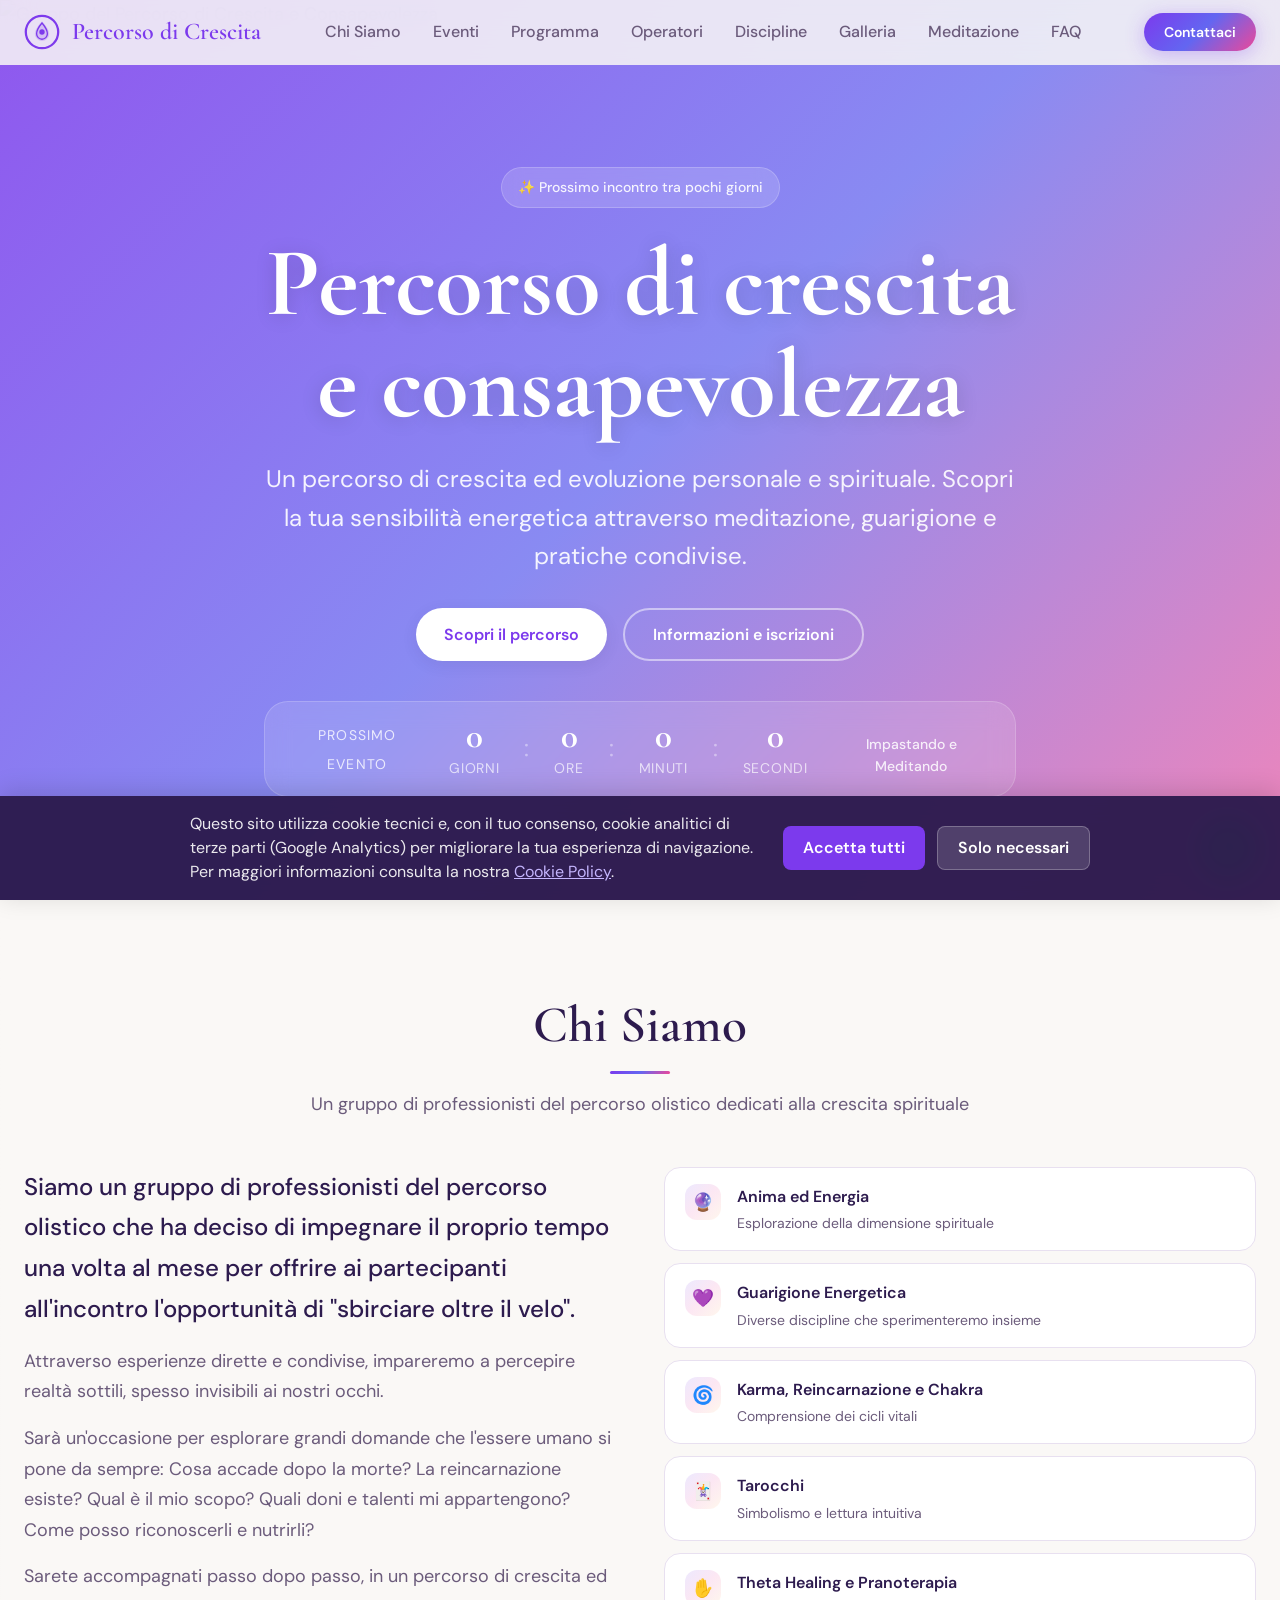
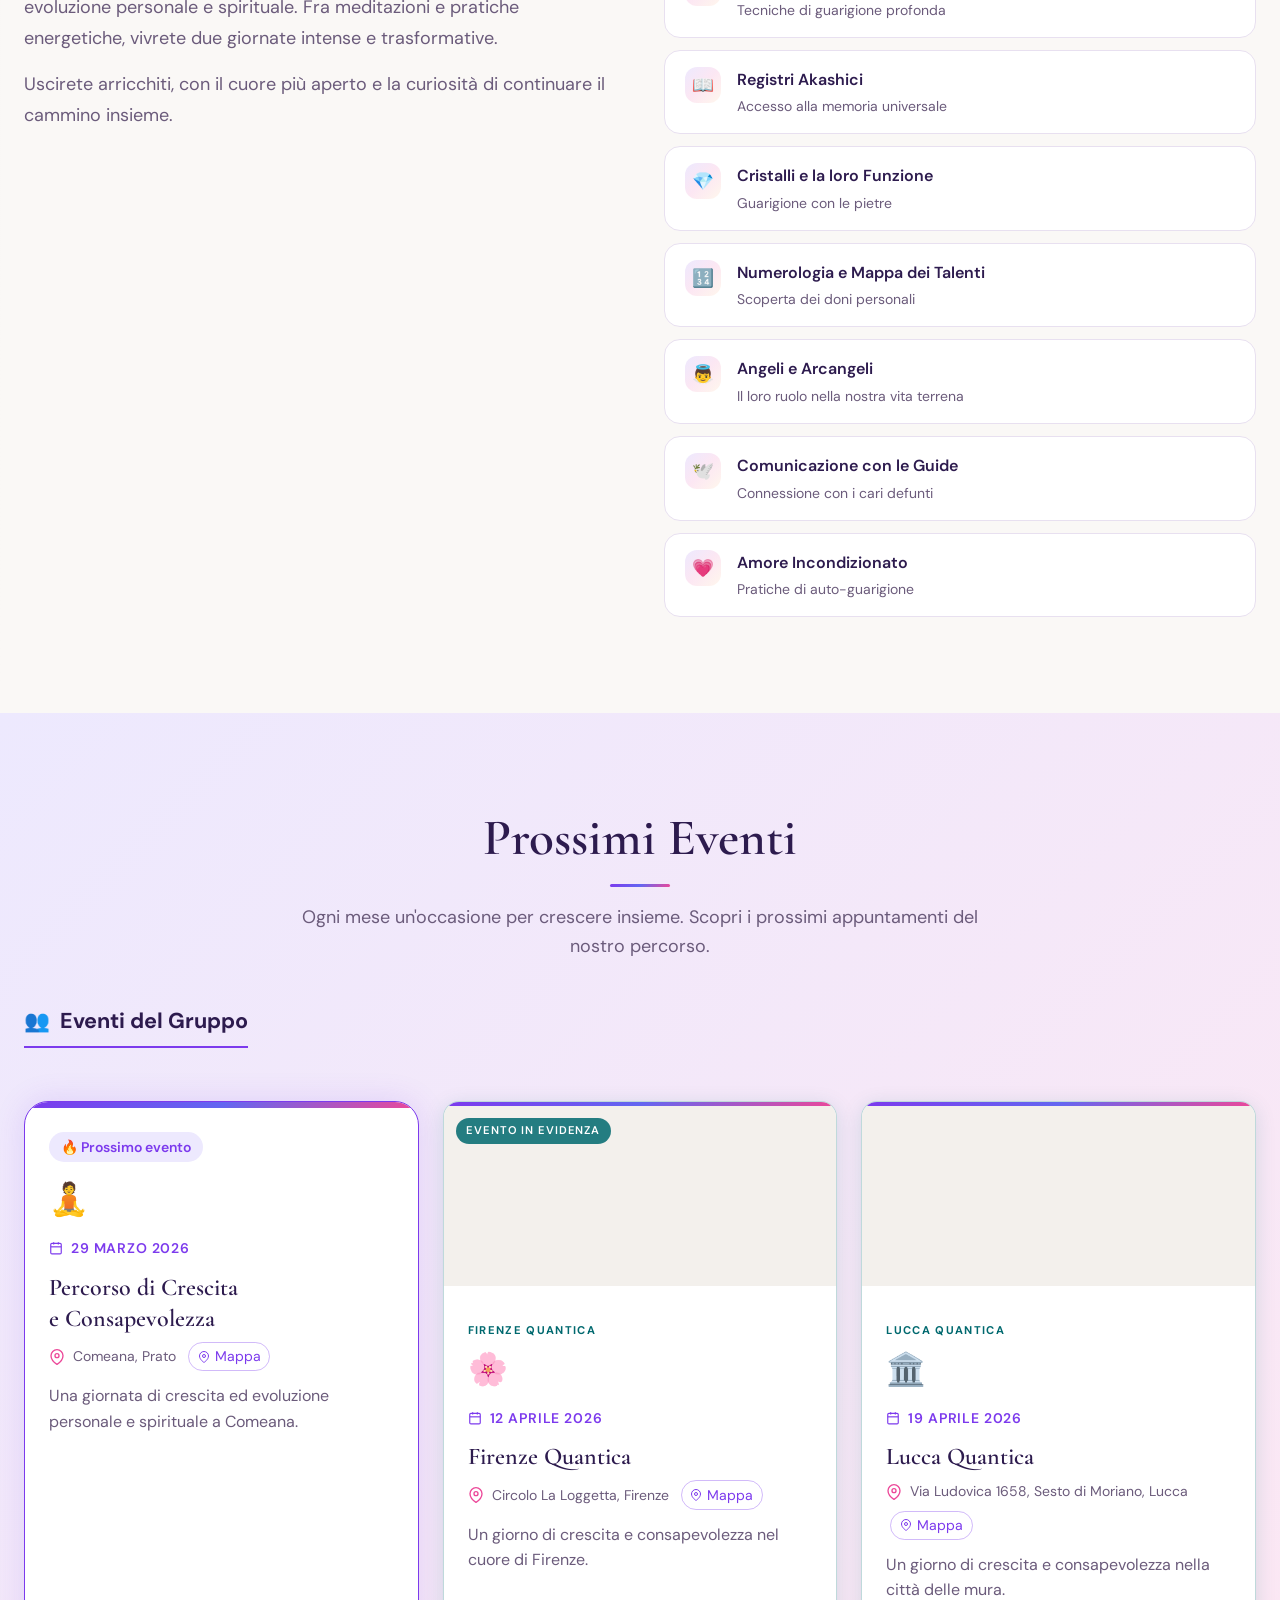
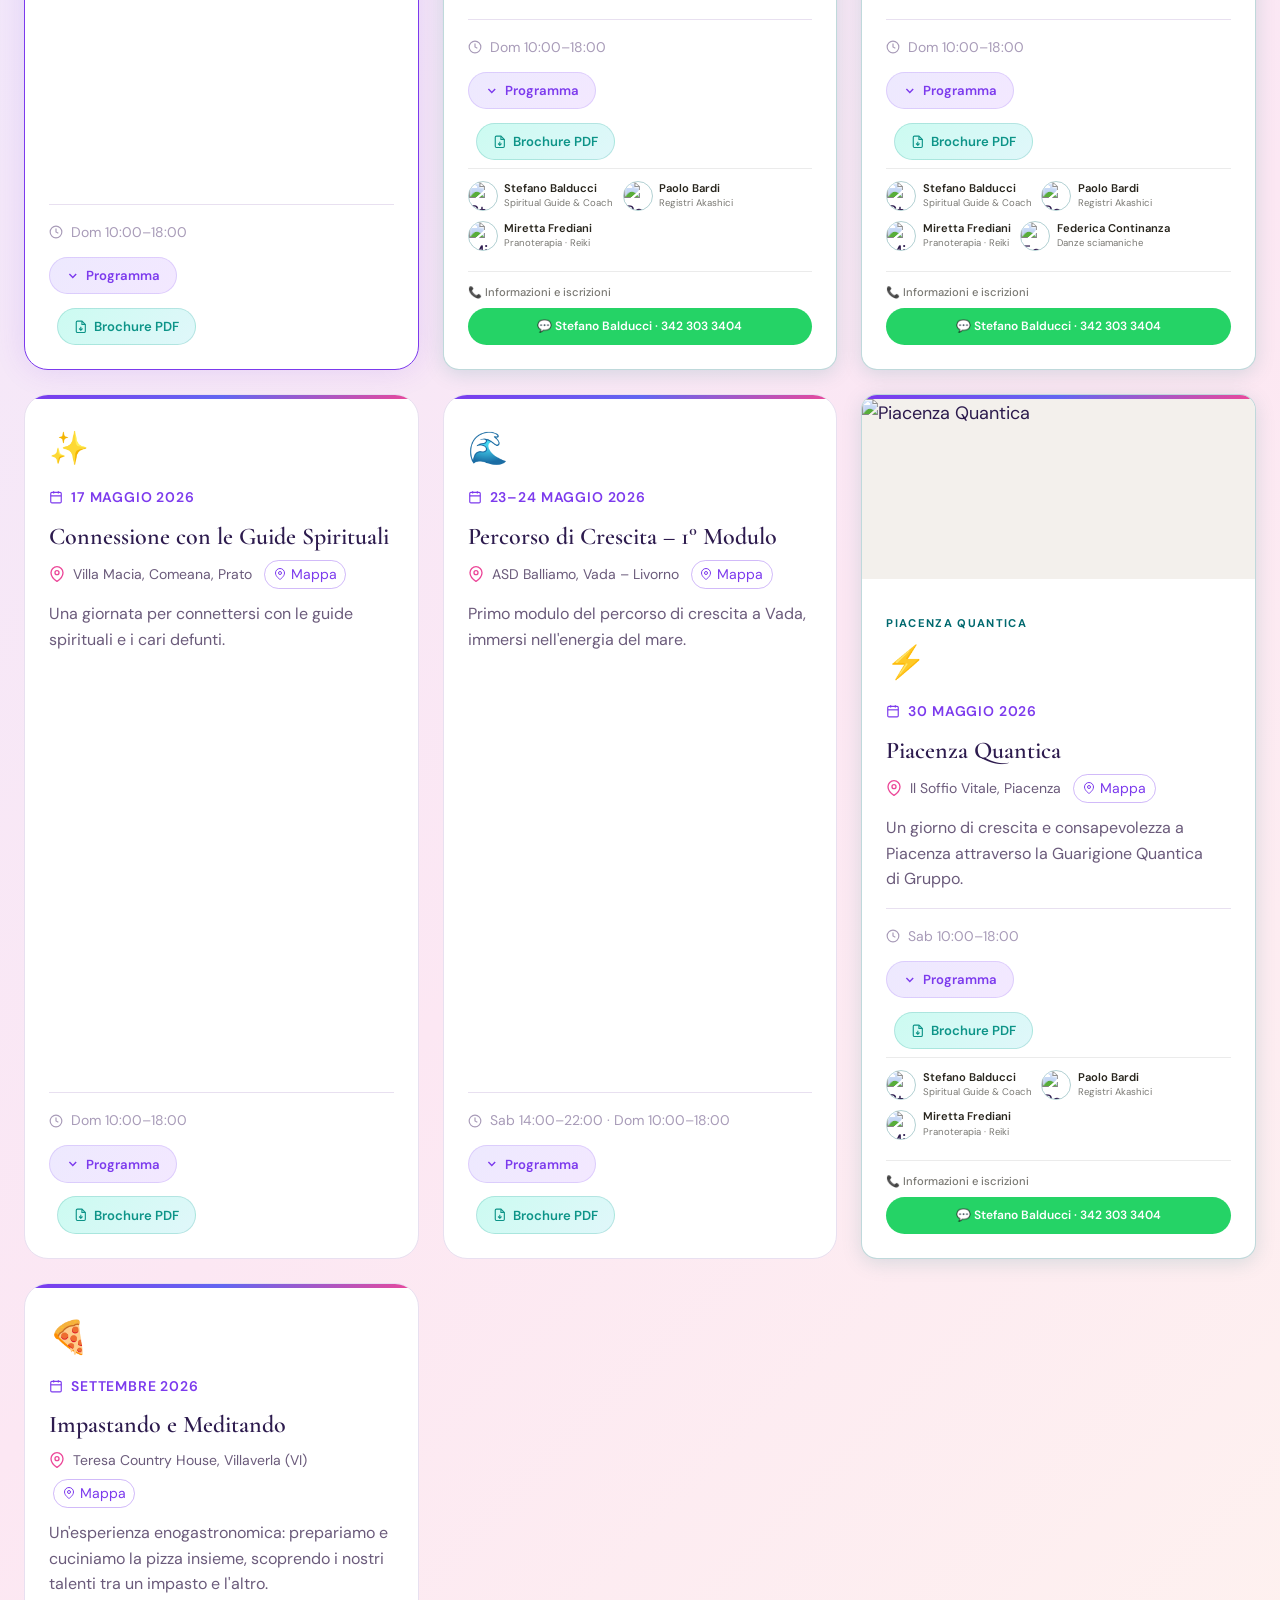
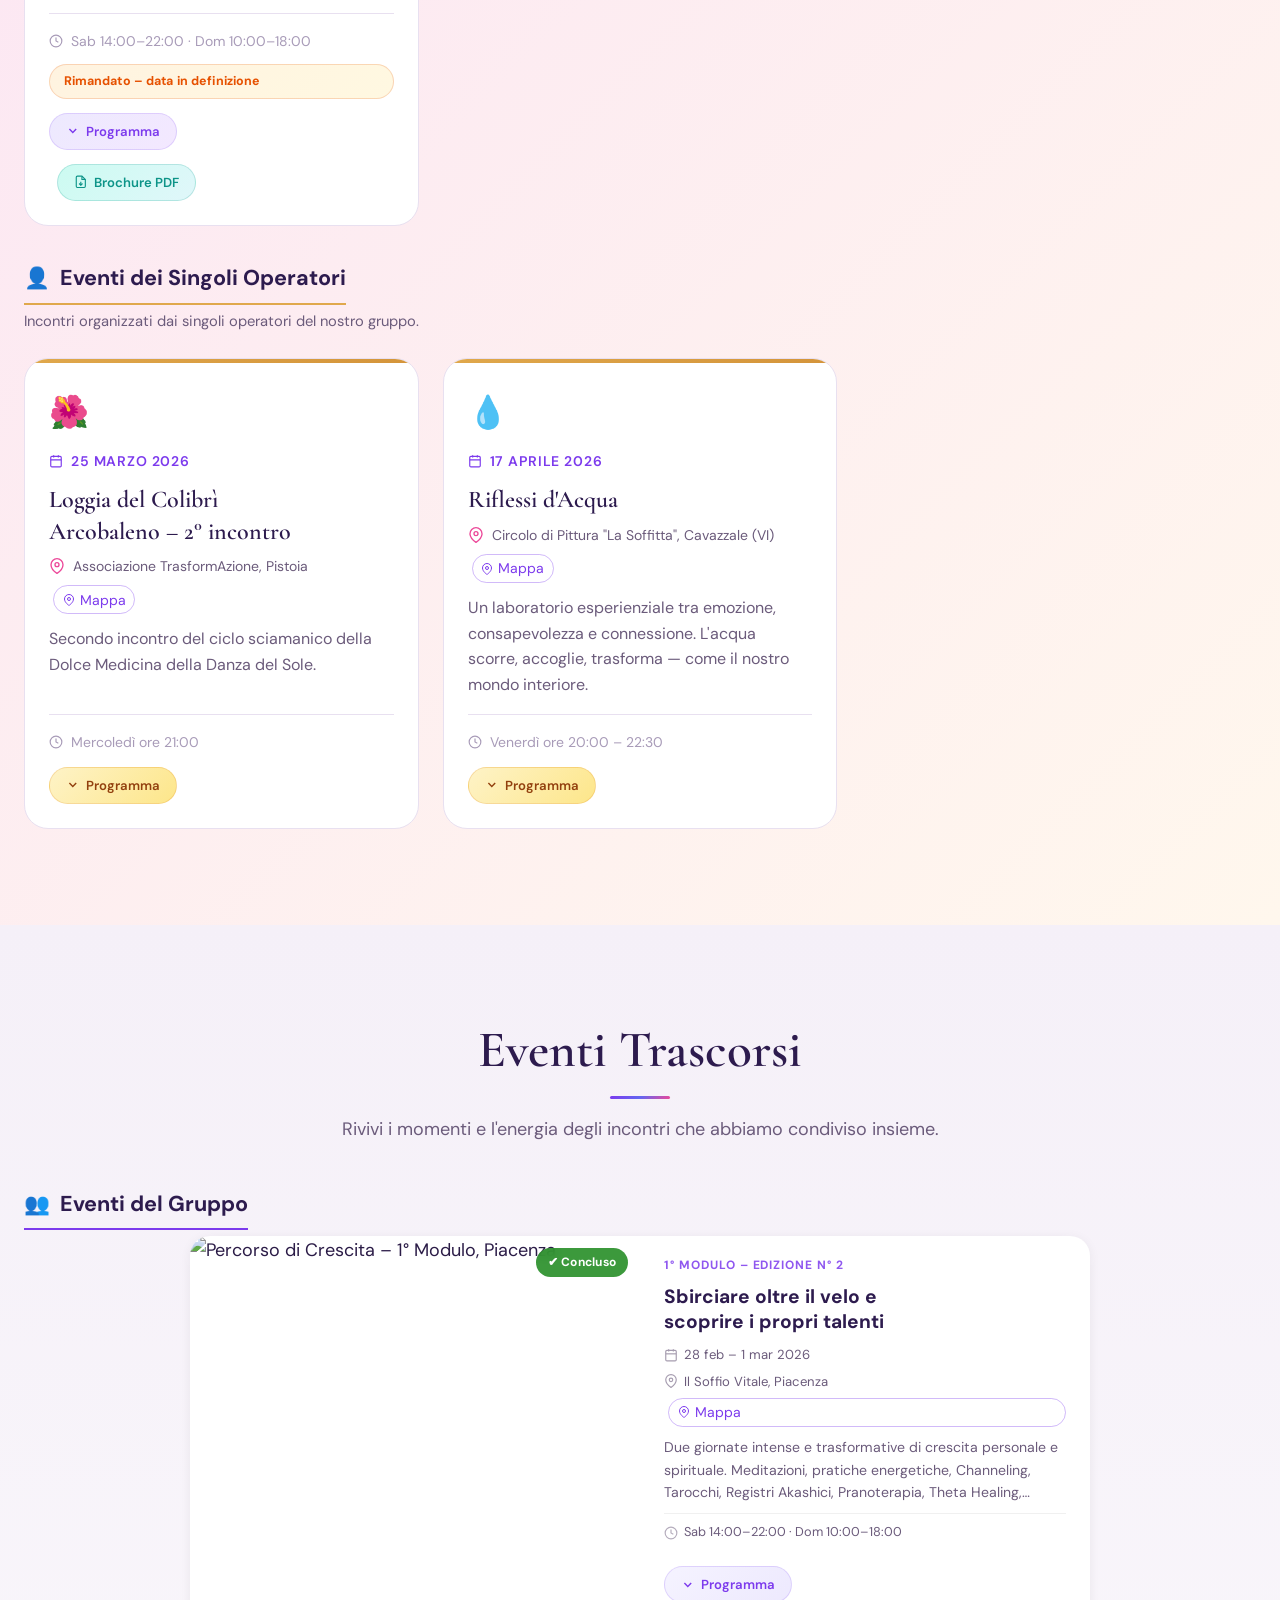
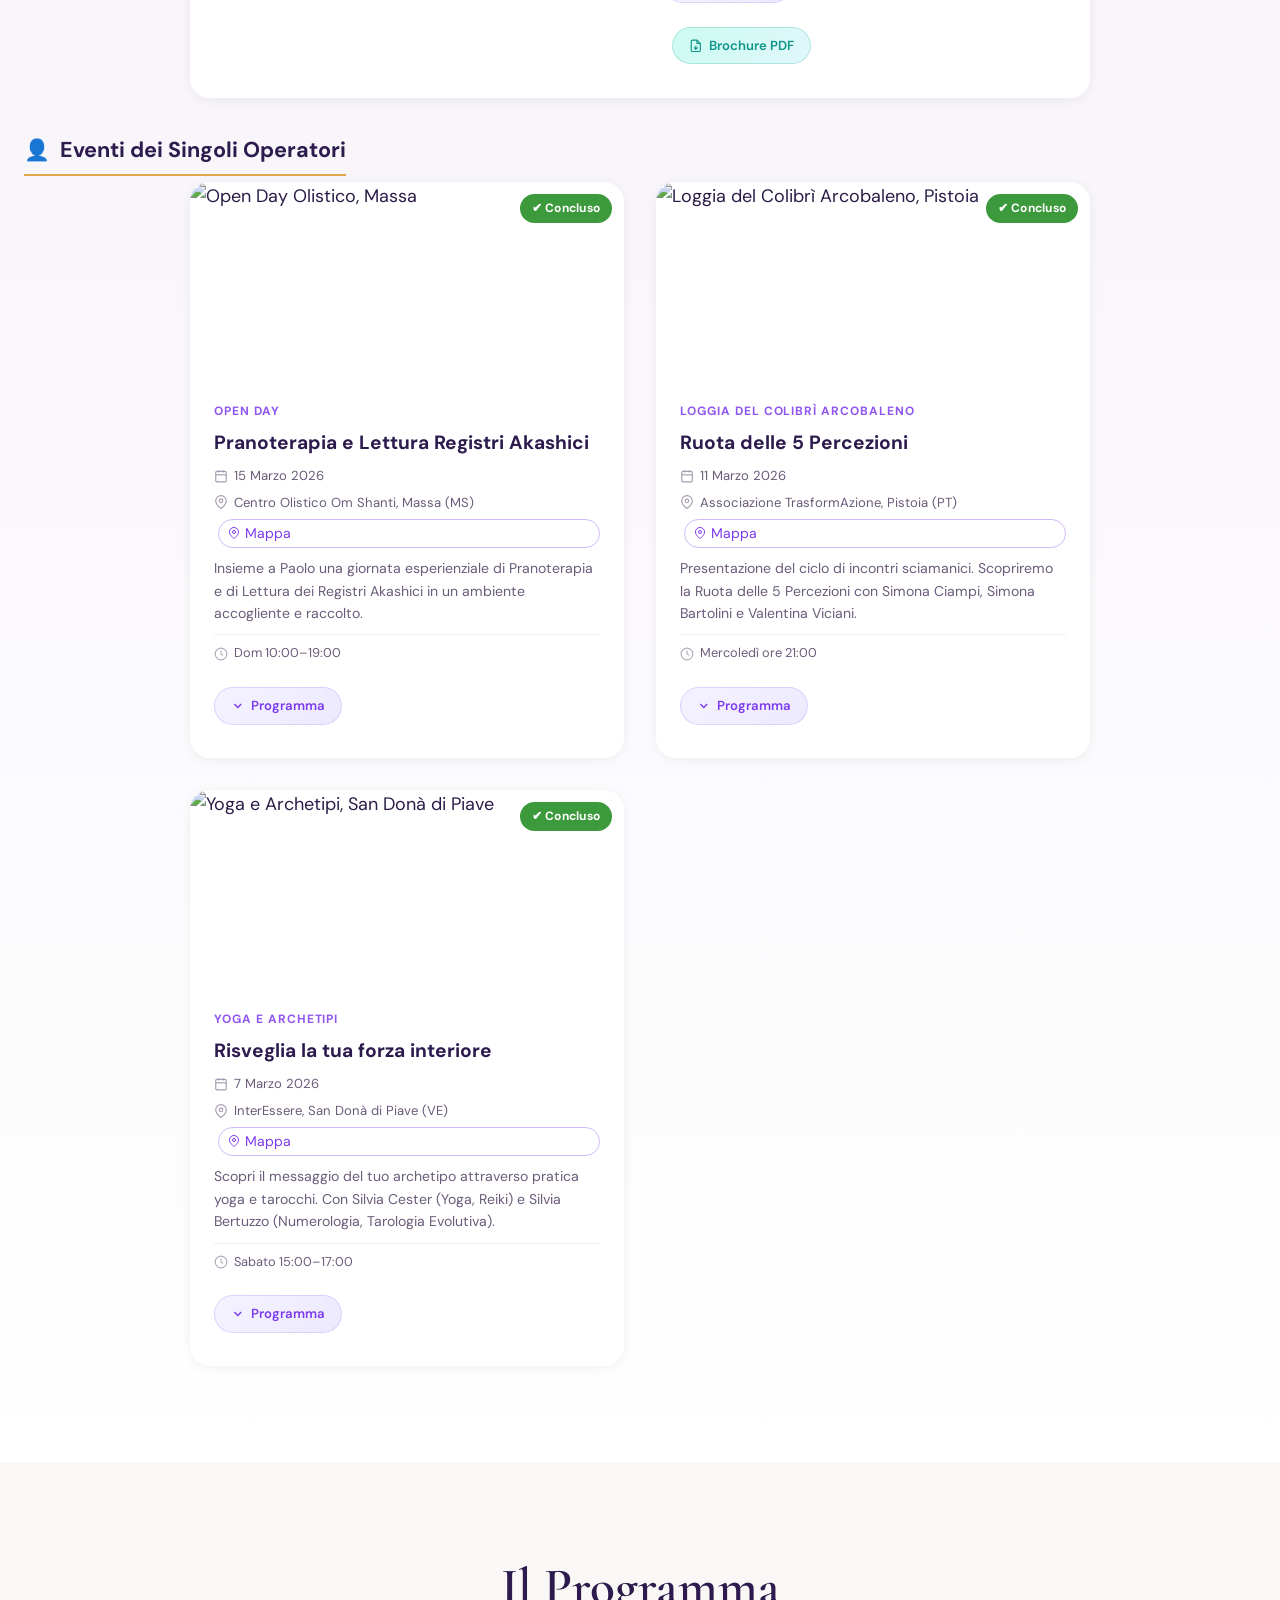
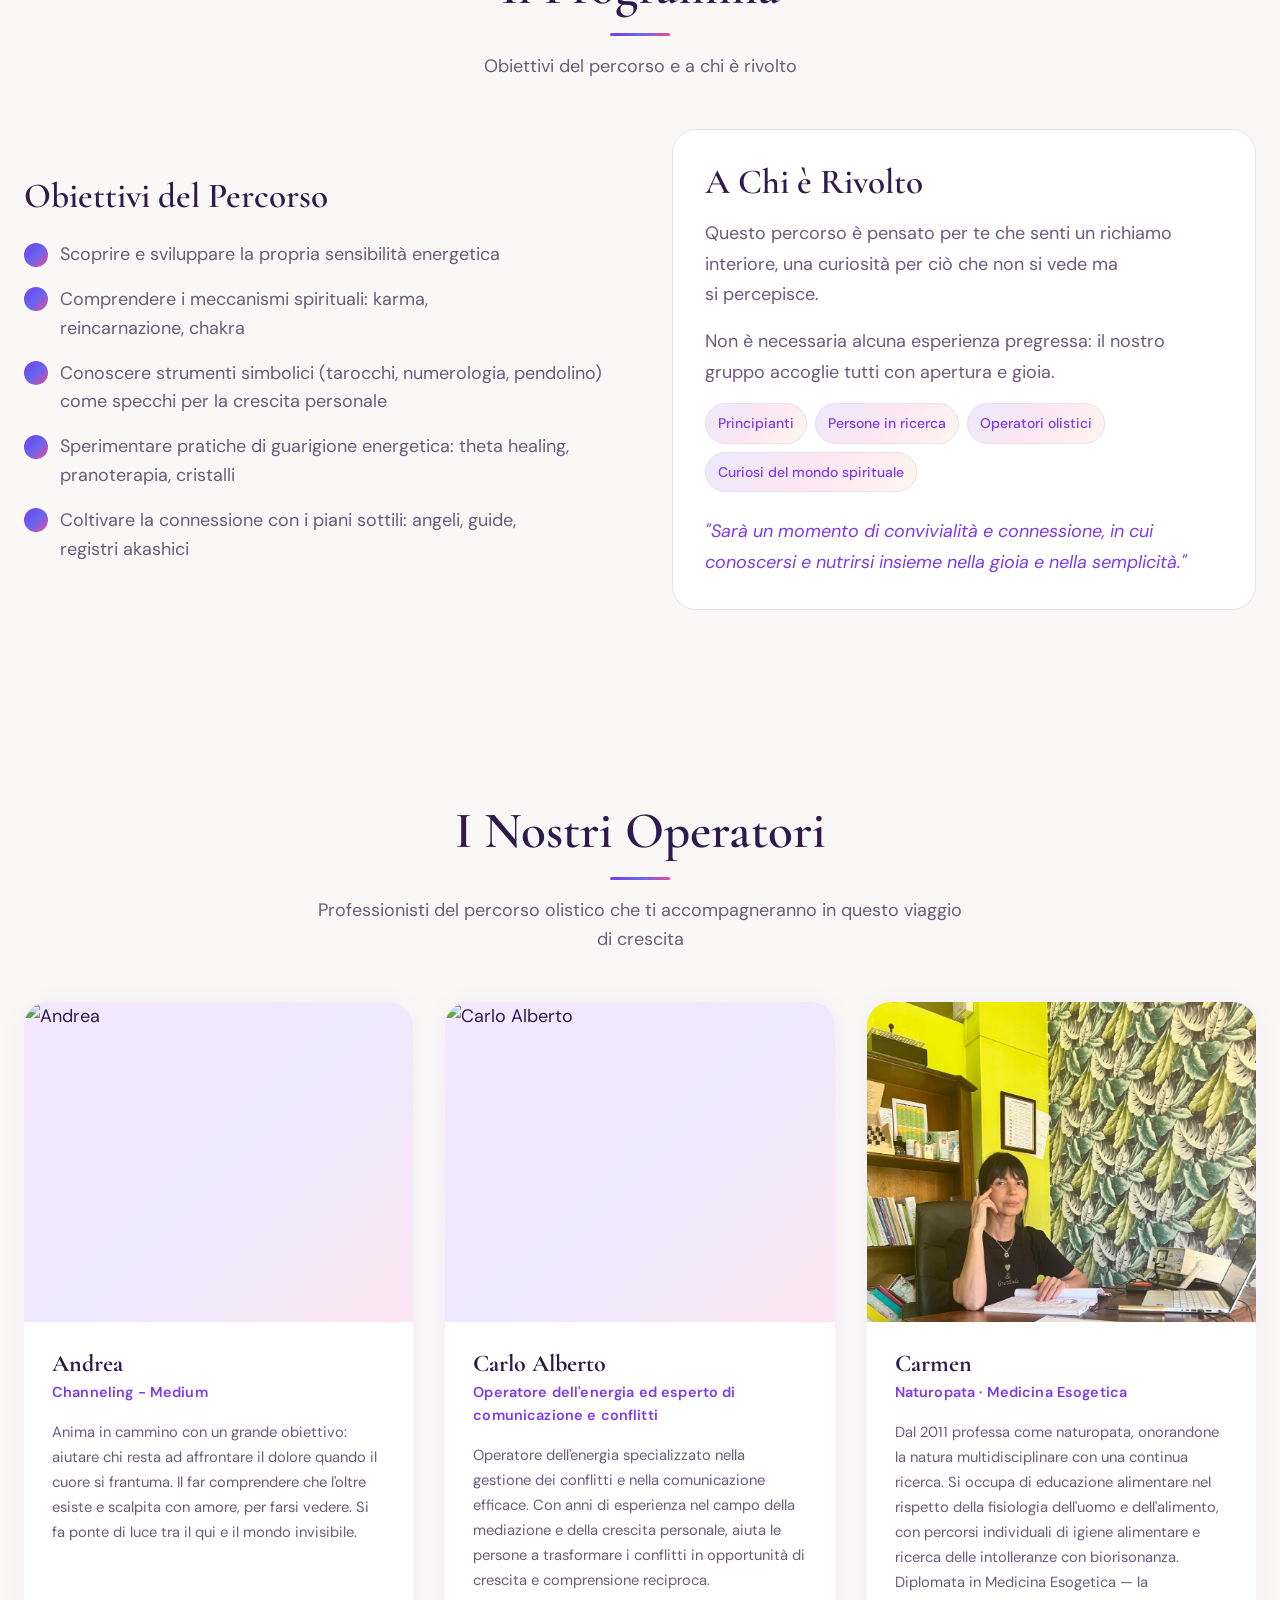
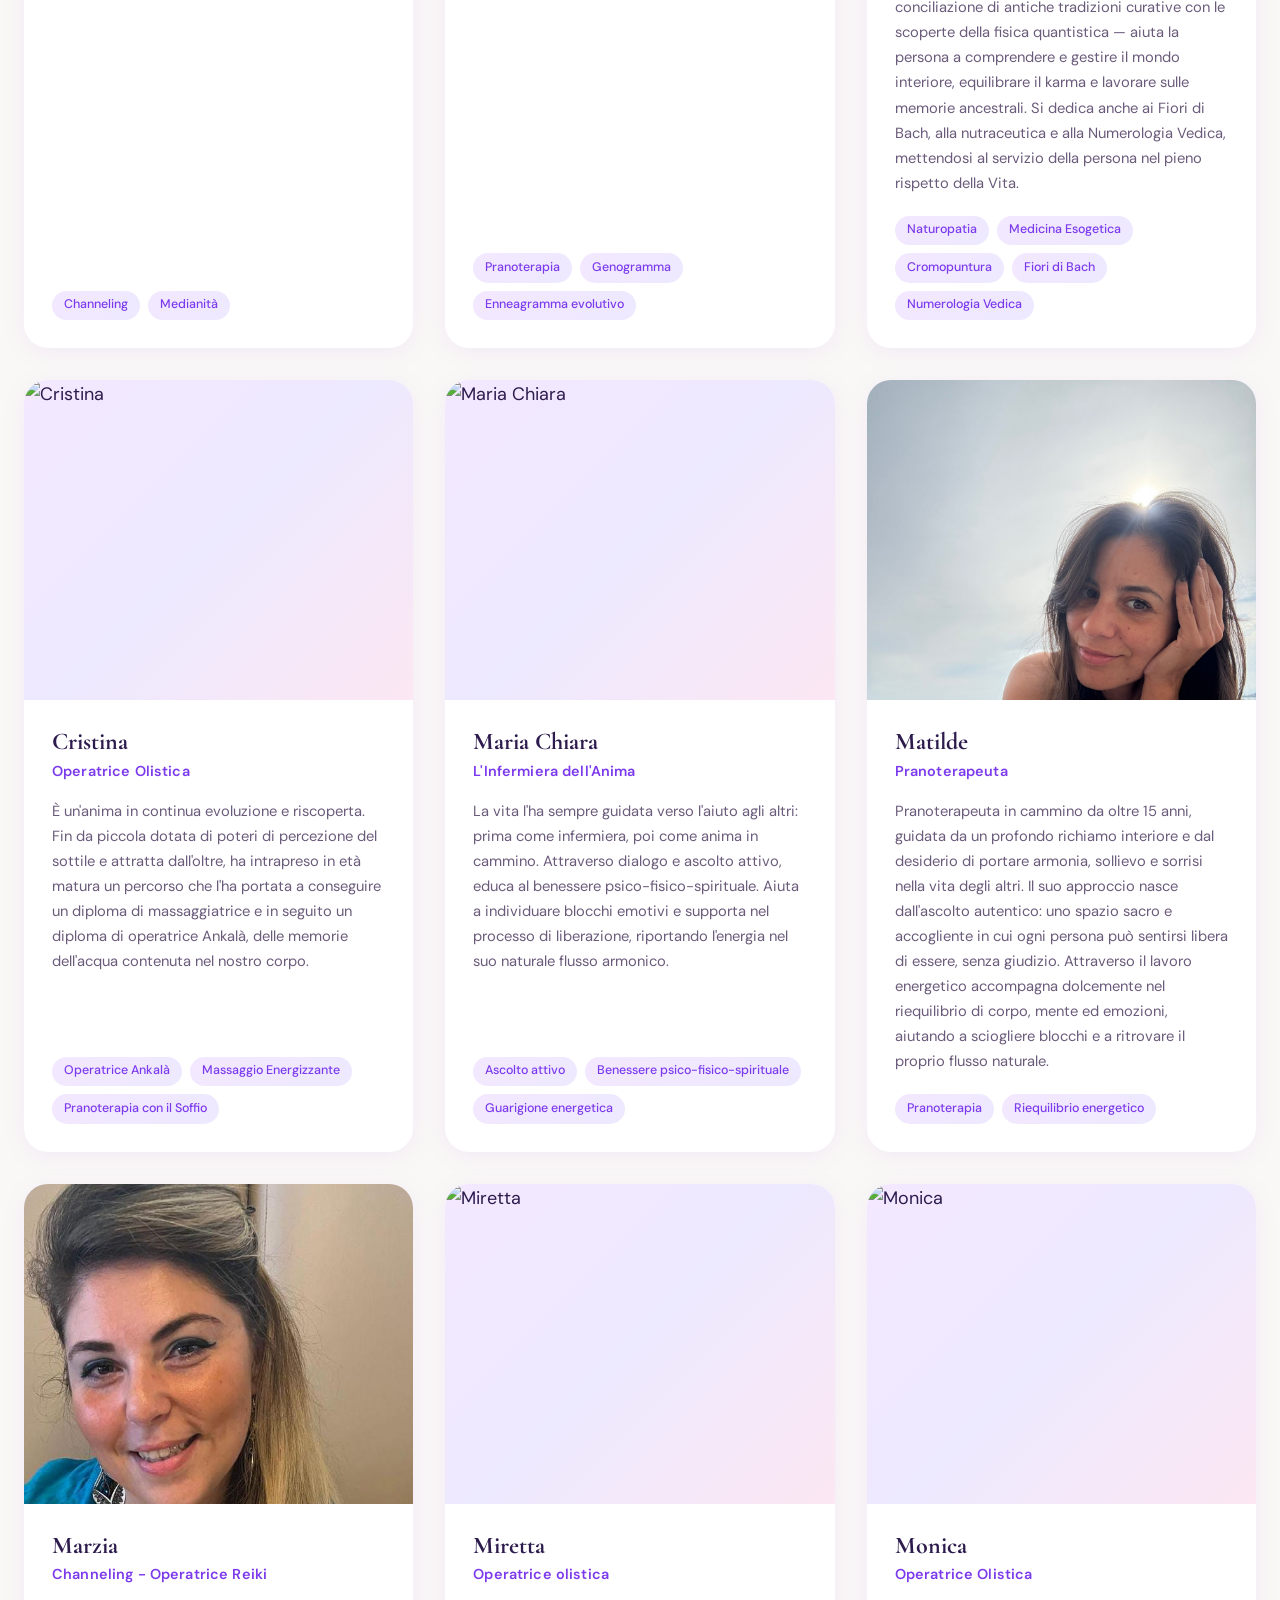
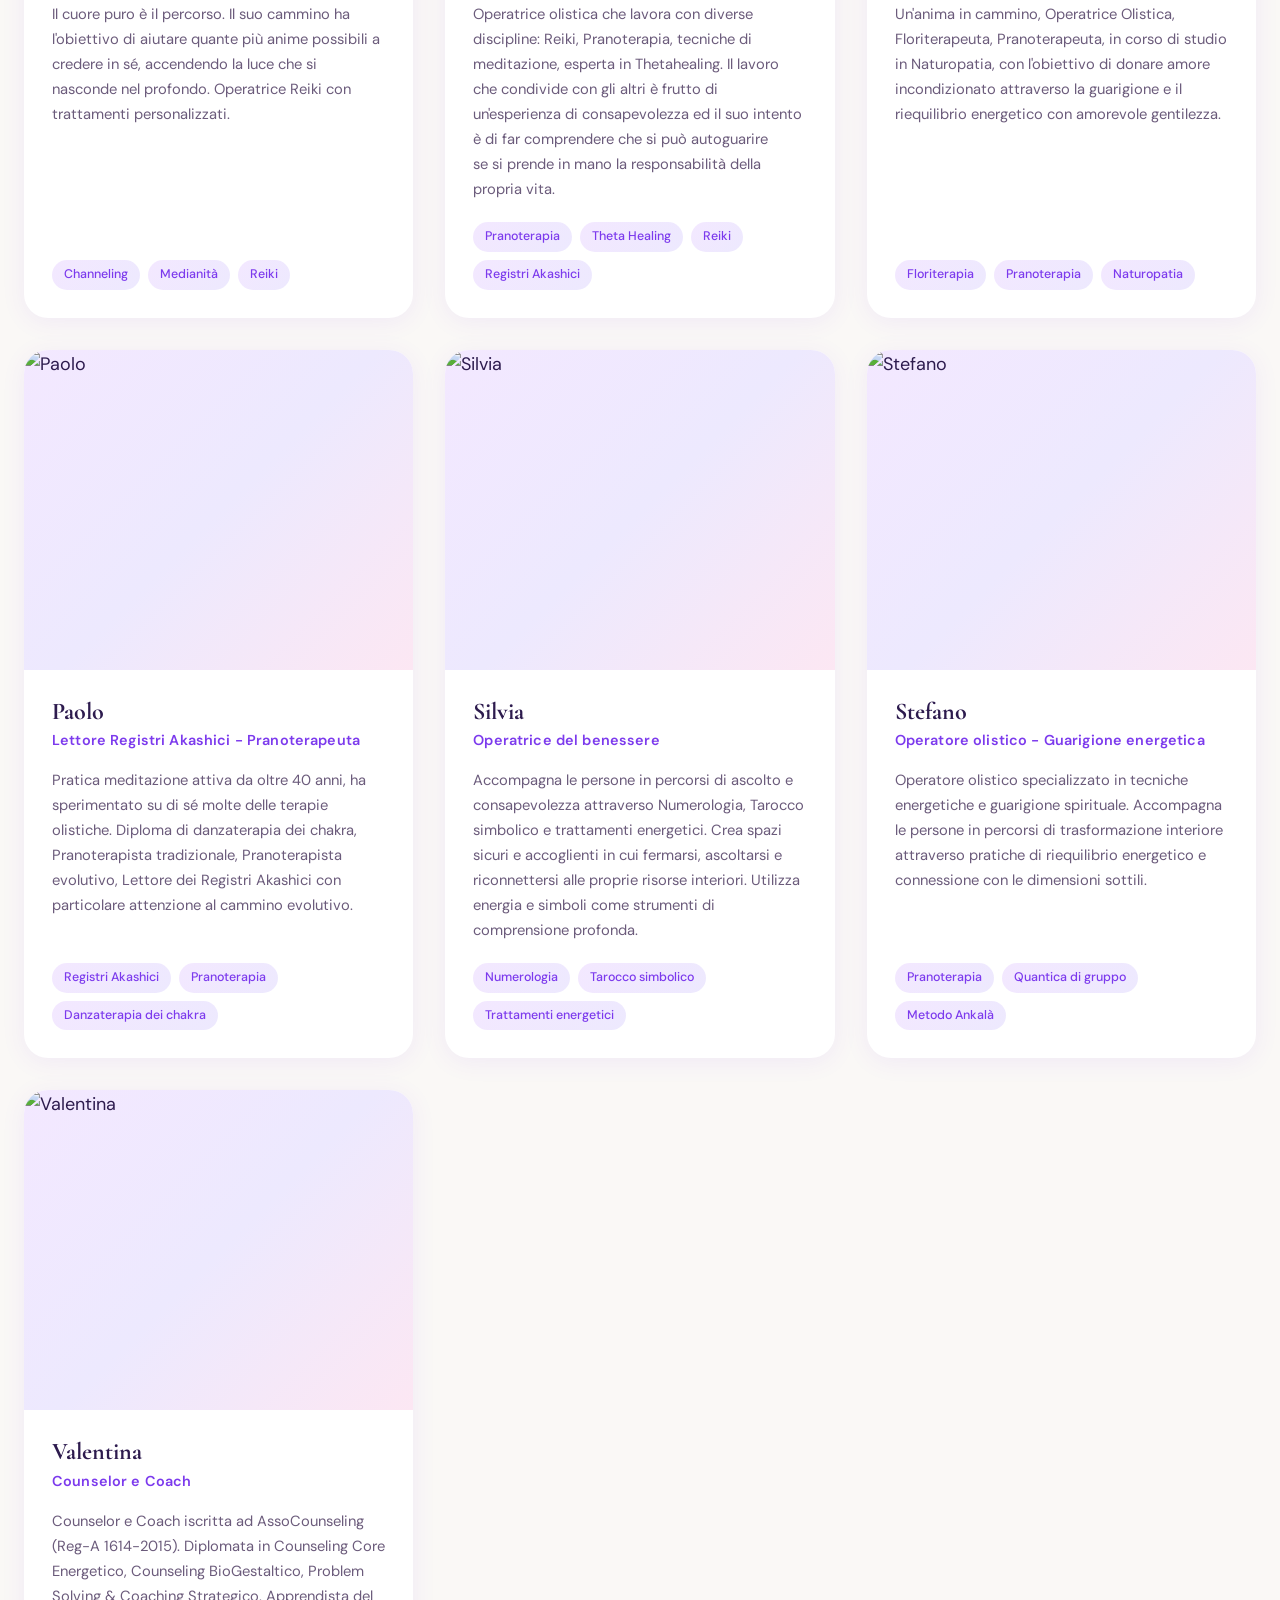
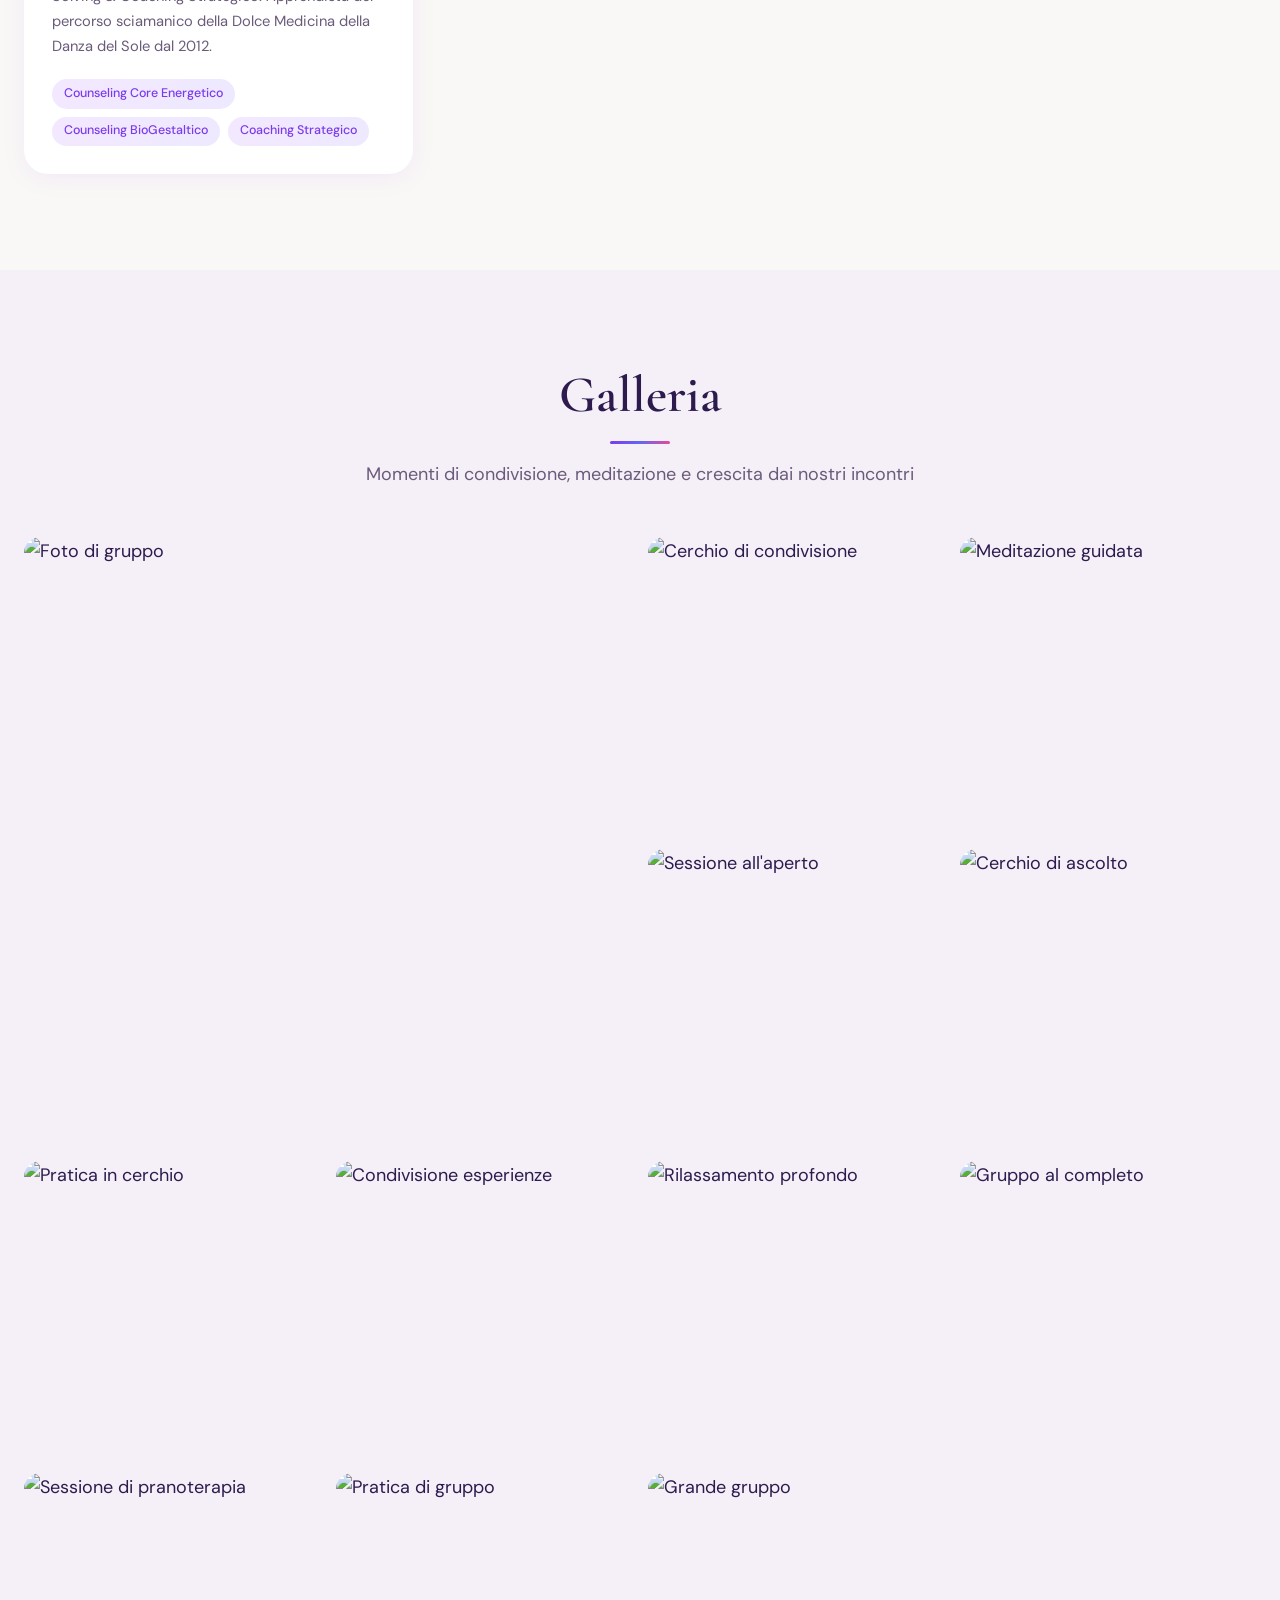
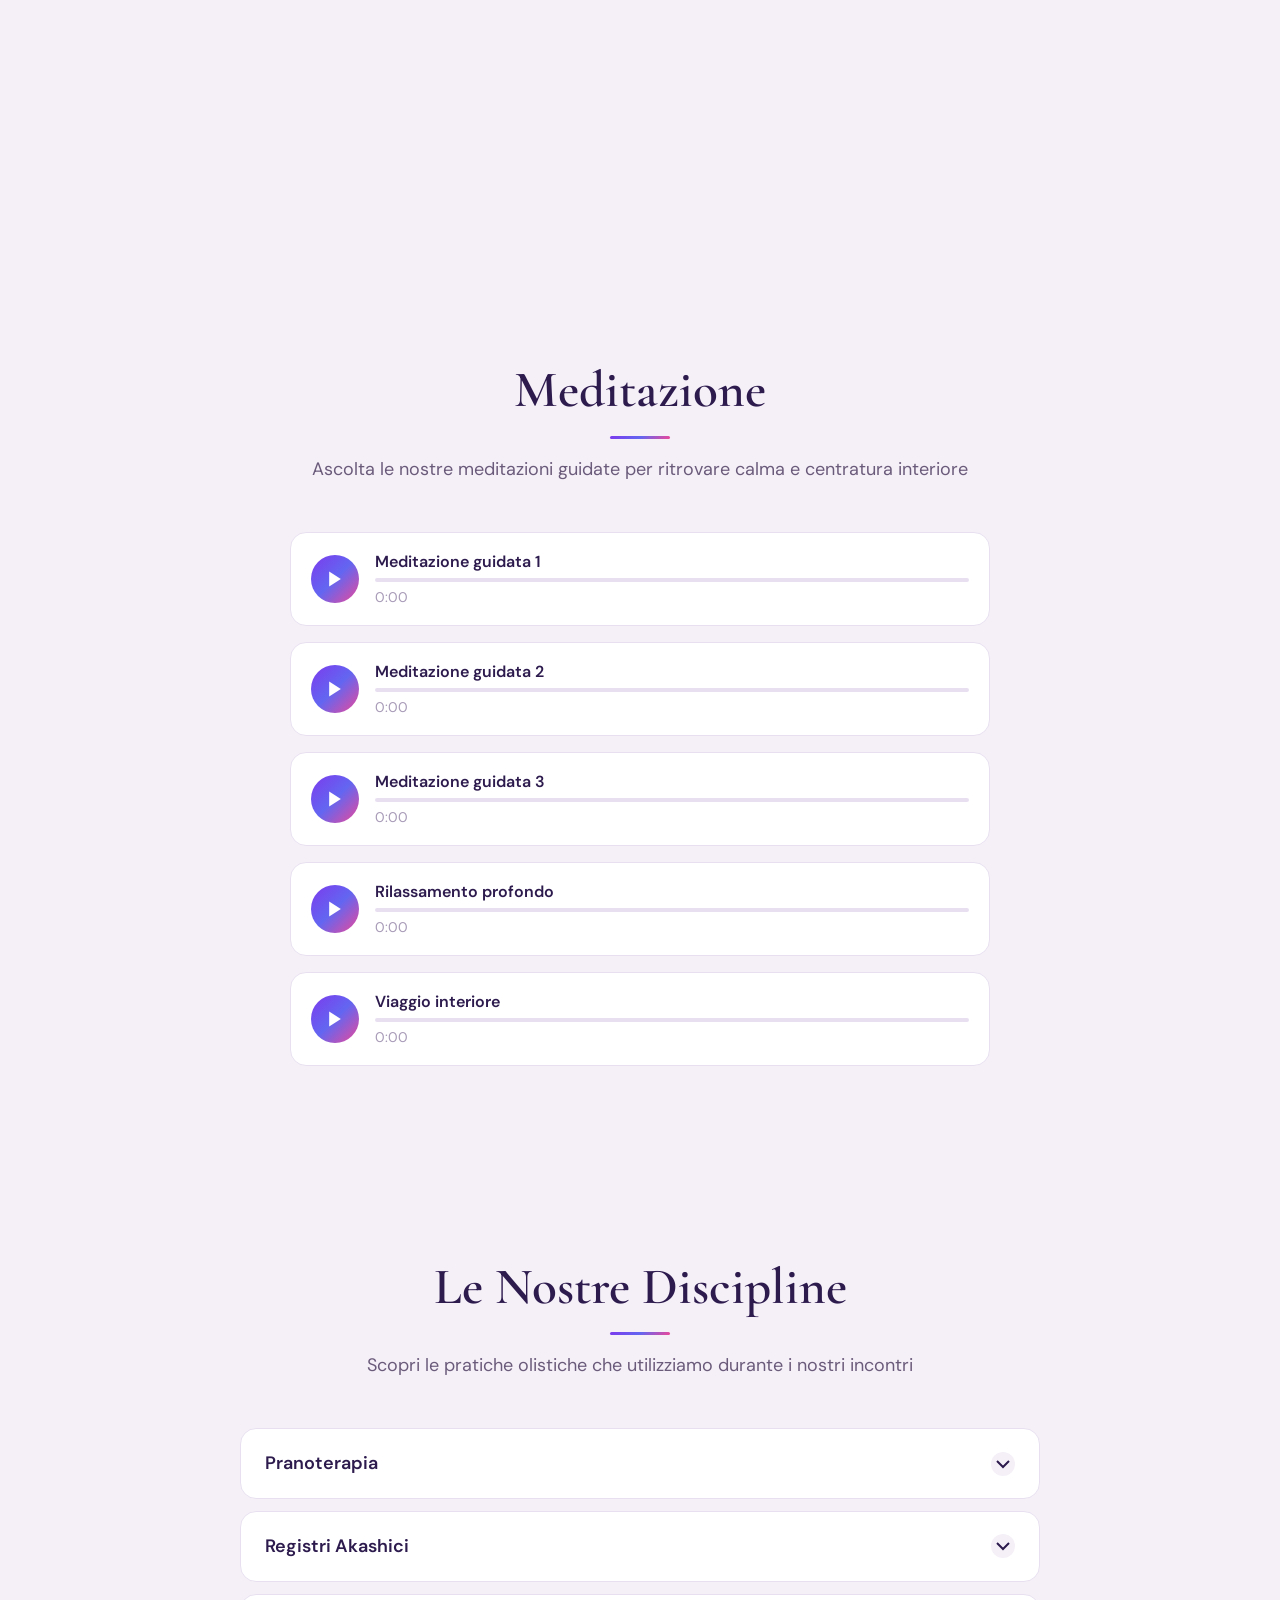
==== commit d1994194: "Add files via upload" ====
--- a/index.html
+++ b/index.html
@@ -40,7 +40,7 @@
 <link rel="stylesheet" href="./style.css">
 
 <!-- Structured Data -->
-<script type="text/javascript" src="https://gc.kis.v2.scr.kaspersky-labs.com/FD126C42-EBFA-4E12-B309-BB3FDD723AC1/main.js?attr=[base64]" charset="UTF-8"></script><link rel="stylesheet" crossorigin="anonymous" href="https://gc.kis.v2.scr.kaspersky-labs.com/E3E8934C-235A-4B0E-825A-35A08381A191/abn/main.css?attr=[base64]"/><script type="application/ld+json">
+<script type="application/ld+json">
 {
   "@context": "https://schema.org",
   "@type": "Organization",
@@ -361,7 +361,7 @@
               </div>
                 <div class="program-contact">
                   <span class="program-contact__label">Info e iscrizioni:</span>
-                  <a href="/cdn-cgi/l/email-protection#95e5f0e7f6fae7e6faf1fcf6e7f0e6f6fce1f4f9e0f6f6f4d5f2f8f4fcf9bbf6faf8" class="program-contact__link program-contact__link--email"><svg viewBox="0 0 24 24" fill="none" stroke="currentColor" stroke-width="2"><rect x="2" y="4" width="20" height="16" rx="2"/><path d="m22 7-8.97 5.7a1.94 1.94 0 0 1-2.06 0L2 7"/></svg> <span class="__cf_email__" data-cfemail="1c6c796e7f736e6f7378757f6e796f7f75687d70697f7f7d5c7b717d7570327f7371">[email&#160;protected]</span></a>
+                  <a href="mailto:percorsodicrescitalucca@gmail.com" class="program-contact__link program-contact__link--email"><svg viewBox="0 0 24 24" fill="none" stroke="currentColor" stroke-width="2"><rect x="2" y="4" width="20" height="16" rx="2"/><path d="m22 7-8.97 5.7a1.94 1.94 0 0 1-2.06 0L2 7"/></svg> percorsodicrescitalucca@gmail.com</a>
                   <a href="https://wa.me/393423033404" target="_blank" rel="noopener" class="program-contact__link program-contact__link--wa"><svg viewBox="0 0 24 24" fill="currentColor"><path d="M17.472 14.382c-.297-.149-1.758-.867-2.03-.967-.273-.099-.471-.148-.67.15-.197.297-.767.966-.94 1.164-.173.199-.347.223-.644.075-.297-.15-1.255-.463-2.39-1.475-.883-.788-1.48-1.761-1.653-2.059-.173-.297-.018-.458.13-.606.134-.133.298-.347.446-.52.149-.174.198-.298.298-.497.099-.198.05-.371-.025-.52-.075-.149-.669-1.612-.916-2.207-.242-.579-.487-.5-.669-.51-.173-.008-.371-.01-.57-.01-.198 0-.52.074-.792.372-.272.297-1.04 1.016-1.04 2.479 0 1.462 1.065 2.875 1.213 3.074.149.198 2.096 3.2 5.077 4.487.709.306 1.262.489 1.694.625.712.227 1.36.195 1.871.118.571-.085 1.758-.719 2.006-1.413.248-.694.248-1.289.173-1.413-.074-.124-.272-.198-.57-.347m-5.421 7.403h-.004a9.87 9.87 0 01-5.031-1.378l-.361-.214-3.741.982.998-3.648-.235-.374a9.86 9.86 0 01-1.51-5.26c.001-5.45 4.436-9.884 9.888-9.884 2.64 0 5.122 1.03 6.988 2.898a9.825 9.825 0 012.893 6.994c-.003 5.45-4.437 9.884-9.885 9.884m8.413-18.297A11.815 11.815 0 0012.05 0C5.495 0 .16 5.335.157 11.892c0 2.096.547 4.142 1.588 5.945L.057 24l6.305-1.654a11.882 11.882 0 005.683 1.448h.005c6.554 0 11.89-5.335 11.893-11.893a11.821 11.821 0 00-3.48-8.413z"/></svg> Stefano Balducci 342 303 3404</a>
                 </div>
             </div>
@@ -370,39 +370,36 @@
       </div>
 
       <!-- Gruppo: Firenze Quantica -->
-      <div class="event-card event-card--quantica fade-in">
+      <div class="event-card fade-in">
         <div class="event-card__accent"></div>
         <div class="event-card__body">
-          <div class="event-card__cover"><img src="https://guarigionequantica.eu/foto-firenze.jpg" onerror="this.src='https://d2xsxph8kpxj0f.cloudfront.net/310519663319415429/VRhBspmQfq6mdBX5qEfA9v/piacenza-piazza-cavalli_36bebc55.jpg'" alt="Firenze" loading="lazy"/><span class="event-card__cover-badge">Evento in evidenza</span></div>
-          <div class="event-card__city">Firenze Quantica</div>
+          <div class="event-card__emoji">🌸</div>
           <div class="event-card__date">
             <svg width="14" height="14" viewBox="0 0 24 24" fill="none" stroke="currentColor" stroke-width="2"><rect x="3" y="4" width="18" height="18" rx="2"/><line x1="16" y1="2" x2="16" y2="6"/><line x1="8" y1="2" x2="8" y2="6"/><line x1="3" y1="10" x2="21" y2="10"/></svg>
             12 Aprile 2026
           </div>
-          <h3 class="event-card__title">Guarigione quantica di gruppo</h3>
+          <h3 class="event-card__title">Firenze Quantica</h3>
           <div class="event-card__location">
             <svg viewBox="0 0 24 24" fill="none" stroke="currentColor" stroke-width="2"><path d="M21 10c0 7-9 13-9 13s-9-6-9-13a9 9 0 0 1 18 0z"/><circle cx="12" cy="10" r="3"/></svg>
             Circolo La Loggetta, Firenze
             <a href="https://maps.google.com/?q=Circolo+La+Loggetta+Via+Aretina+301+Firenze" target="_blank" rel="noopener noreferrer" class="event-card__map-link"><svg viewBox="0 0 24 24" fill="none" stroke="currentColor" stroke-width="2"><path d="M21 10c0 7-9 13-9 13s-9-6-9-13a9 9 0 0 1 18 0z"/><circle cx="12" cy="10" r="3"/></svg> Mappa</a>
           </div>
-          <p class="event-card__desc">Una giornata di guarigione quantica di gruppo nel cuore di Firenze — <em>Io sono il mio maestro</em>. Giornate in presenza per trasmutare le emozioni, riequilibrare i chakra e riconnetterti con la tua essenza.</p>
+          <p class="event-card__desc">Un giorno di crescita e consapevolezza nel cuore di Firenze.</p>
           <div class="event-card__schedule">
             <svg viewBox="0 0 24 24" fill="none" stroke="currentColor" stroke-width="2"><circle cx="12" cy="12" r="10"/><polyline points="12 6 12 12 16 14"/></svg>
             Dom 10:00–18:00
           </div>
           <button class="event-card__program-toggle" onclick="toggleProgram(this)"><svg viewBox="0 0 24 24" fill="none" stroke="currentColor" stroke-width="2.5"><polyline points="6 9 12 15 18 9"/></svg> Programma</button>
           <a href="./brochures/brochure-firenze-quantica.pdf" target="_blank" rel="noopener noreferrer" class="event-card__brochure-link"><svg viewBox="0 0 24 24" fill="none" stroke="currentColor" stroke-width="2"><path d="M14 2H6a2 2 0 0 0-2 2v16a2 2 0 0 0 2 2h12a2 2 0 0 0 2-2V8z"/><polyline points="14 2 14 8 20 8"/><line x1="12" y1="18" x2="12" y2="12"/><polyline points="9 15 12 18 15 15"/></svg> Brochure PDF</a>
-          <a href="https://guarigionequantica.eu" target="_blank" rel="noopener noreferrer" class="event-card__brochure-link" style="background:#01696f;color:#fff;border-color:#01696f">
-            <svg viewBox="0 0 24 24" fill="none" stroke="currentColor" stroke-width="2"><path d="M18 13v6a2 2 0 0 1-2 2H5a2 2 0 0 1-2-2V8a2 2 0 0 1 2-2h6"/><polyline points="15 3 21 3 21 9"/><line x1="10" y1="14" x2="21" y2="3"/></svg> Vedi su guarigionequantica.eu</a>
           <div class="event-card__program">
             <div class="event-card__program-inner">
               <div class="program-day">
                 <div class="program-day__header">
                   <span class="program-day__badge">⚡</span>
-                  <span class="program-day__title">Io sono il mio maestro — Guarigione Quantica di Gruppo</span>
+                  <span class="program-day__title">Guarigione Quantica di Gruppo</span>
                 </div>
                 <div class="program-highlight">
-                  Una giornata dedicata alla <strong>trasmutazione delle emozioni negative in positive</strong> attraverso la Guarigione Quantica di Gruppo — <strong>Io sono il mio maestro</strong>.
+                  Una giornata dedicata alla <strong>trasmutazione delle emozioni negative in positive</strong> attraverso la Guarigione Quantica di Gruppo.
                 </div>
                 <div class="program-topics" style="margin-top:.6rem">
                   <span class="program-topic-tag">Tecniche di guarigione quantica</span>
@@ -410,119 +407,62 @@
                   <span class="program-topic-tag">Connessione con il sé superiore</span>
                   <span class="program-topic-tag">Pratiche sincronizzate</span>
                   <span class="program-topic-tag">Meditazioni guidate</span>
-                  <span class="program-topic-tag">Pasto in condivisione</span>
-                </div>
-                <div class="program-highlight" style="margin-top:.8rem;font-style:italic;border-top:1px solid rgba(0,0,0,.08);padding-top:.8rem">
-                  <strong>IO SONO IL MIO MAESTRO</strong> — Dedica a te stesso una giornata in esclusiva e riscopri la tua essenza. Le sedute di guarigione quantica agiscono sui tuoi tre Corpi: mentale, fisico e spirituale. Grazie all’energia sottile ed ad alta frequenza canalizzata avrai l’opportunità di trasformare le tue vibrazioni energetiche, liberandoti di pesi eterici e pensieri ricorrenti negativi. Il mio obiettivo è farti riuscire a “staccare la mente” almeno per qualche minuto ed entrerai così in uno spazio di amore cosmico — e questo lo porterai nella tua vita quotidiana. Dobbiamo cambiare la nostra vibrazione e trasformare la nostra realtà creando ciò che meritiamo per diritto divino. La presa di coscienza è un passo molto difficile ma non impossibile, ed il mio sogno è riuscire a fartelo provare per almeno un secondo. In quel momento non esistono più domande ma solo risposte, si ha la coscienza del tutto. Ci sono vari tipi di guarigione spirituale: iniziamo con quella del cuore, delle emozioni represse, dei dolori repressi, della rabbia repressa. Dobbiamo uscire dai nostri inganni, tornare nella via iniziatica e ricominciare a vivere come la nostra anima vuole. 💙💙💜🤍
-                </div>
+                </div>
+                <div class="program-contact">
+                  <span class="program-contact__label">Info e iscrizioni:</span>
+                  <a href="mailto:percorsodicrescitalucca@gmail.com" class="program-contact__link program-contact__link--email"><svg viewBox="0 0 24 24" fill="none" stroke="currentColor" stroke-width="2"><rect x="2" y="4" width="20" height="16" rx="2"/><path d="m22 7-8.97 5.7a1.94 1.94 0 0 1-2.06 0L2 7"/></svg> percorsodicrescitalucca@gmail.com</a>
+                  <a href="https://wa.me/393423033404" target="_blank" rel="noopener" class="program-contact__link program-contact__link--wa"><svg viewBox="0 0 24 24" fill="currentColor"><path d="M17.472 14.382c-.297-.149-1.758-.867-2.03-.967-.273-.099-.471-.148-.67.15-.197.297-.767.966-.94 1.164-.173.199-.347.223-.644.075-.297-.15-1.255-.463-2.39-1.475-.883-.788-1.48-1.761-1.653-2.059-.173-.297-.018-.458.13-.606.134-.133.298-.347.446-.52.149-.174.198-.298.298-.497.099-.198.05-.371-.025-.52-.075-.149-.669-1.612-.916-2.207-.242-.579-.487-.5-.669-.51-.173-.008-.371-.01-.57-.01-.198 0-.52.074-.792.372-.272.297-1.04 1.016-1.04 2.479 0 1.462 1.065 2.875 1.213 3.074.149.198 2.096 3.2 5.077 4.487.709.306 1.262.489 1.694.625.712.227 1.36.195 1.871.118.571-.085 1.758-.719 2.006-1.413.248-.694.248-1.289.173-1.413-.074-.124-.272-.198-.57-.347m-5.421 7.403h-.004a9.87 9.87 0 01-5.031-1.378l-.361-.214-3.741.982.998-3.648-.235-.374a9.86 9.86 0 01-1.51-5.26c.001-5.45 4.436-9.884 9.888-9.884 2.64 0 5.122 1.03 6.988 2.898a9.825 9.825 0 012.893 6.994c-.003 5.45-4.437 9.884-9.885 9.884m8.413-18.297A11.815 11.815 0 0012.05 0C5.495 0 .16 5.335.157 11.892c0 2.096.547 4.142 1.588 5.945L.057 24l6.305-1.654a11.882 11.882 0 005.683 1.448h.005c6.554 0 11.89-5.335 11.893-11.893a11.821 11.821 0 00-3.48-8.413z"/></svg> Stefano Balducci 342 303 3404</a>
                 </div>
               </div>
             </div>
           </div>
-          <div class="event-card__staff">
-            <div class="event-card__staff-member">
-              <img class="event-card__staff-avatar" src="https://files.manuscdn.com/user_upload_by_module/session_file/310519663319415429/IGIxErTLntRsDXru.jpeg" alt="Stefano Balducci"/>
-              <div class="event-card__staff-info"><span class="event-card__staff-name">Stefano Balducci</span><span class="event-card__staff-role">Spiritual Guide &amp; Coach</span></div>
-            </div>
-            <div class="event-card__staff-member">
-              <img class="event-card__staff-avatar" src="https://files.manuscdn.com/user_upload_by_module/session_file/310519663319415429/WLrEFZfmGncoYZzr.jpeg" alt="Paolo Bardi"/>
-              <div class="event-card__staff-info"><span class="event-card__staff-name">Paolo Bardi</span><span class="event-card__staff-role">Registri Akashici</span></div>
-            </div>
-            <div class="event-card__staff-member">
-              <img class="event-card__staff-avatar" src="https://files.manuscdn.com/user_upload_by_module/session_file/310519663319415429/zKVEkBDPGHkktEvd.jpeg" alt="Miretta Frediani"/>
-              <div class="event-card__staff-info"><span class="event-card__staff-name">Miretta Frediani</span><span class="event-card__staff-role">Pranoterapia · Reiki</span></div>
-            </div>
-          </div>
-          <div class="event-card__wa-section">
-            <span class="event-card__wa-label">📞 Informazioni e iscrizioni</span>
-            <a class="btn-wa-full" href="https://wa.me/393423033404?text=Ciao%20Stefano%2C%20vorrei%20informazioni%20sull%27evento%20di%20Firenze%20del%2012%20aprile" target="_blank" rel="noopener">
-              <svg width="16" height="16" viewBox="0 0 24 24" fill="currentColor"><path d="M17.472 14.382c-.297-.149-1.758-.867-2.03-.967-.273-.099-.471-.148-.67.15-.197.297-.767.966-.94 1.164-.173.199-.347.223-.644.075-.297-.15-1.255-.463-2.39-1.475-.883-.788-1.48-1.761-1.653-2.059-.173-.297-.018-.458.13-.606.134-.133.298-.347.446-.52.149-.174.198-.298.298-.497.099-.198.05-.371-.025-.52-.075-.149-.669-1.612-.916-2.207-.242-.579-.487-.5-.669-.51-.173-.008-.371-.01-.57-.01-.198 0-.52.074-.792.372-.272.297-1.04 1.016-1.04 2.479 0 1.462 1.065 2.875 1.213 3.074.149.198 2.096 3.2 5.077 4.487.709.306 1.262.489 1.694.625.712.227 1.36.195 1.871.118.571-.085 1.758-.719 2.006-1.413.248-.694.248-1.289.173-1.413-.074-.124-.272-.198-.57-.347m-5.421 7.403h-.004a9.87 9.87 0 01-5.031-1.378l-.361-.214-3.741.982.998-3.648-.235-.374a9.86 9.86 0 01-1.51-5.26c.001-5.45 4.436-9.884 9.888-9.884 2.64 0 5.122 1.03 6.988 2.898a9.825 9.825 0 012.893 6.994c-.003 5.45-4.437 9.884-9.885 9.884m8.413-18.297A11.815 11.815 0 0012.05 0C5.495 0 .16 5.335.157 11.892c0 2.096.547 4.142 1.588 5.945L.057 24l6.305-1.654a11.882 11.882 0 005.683 1.448h.005c6.554 0 11.89-5.335 11.893-11.893a11.821 11.821 0 00-3.48-8.413z"/></svg>
-              Stefano Balducci · 342 303 3404
-            </a>
-          </div>
-              </div>
-            </div>
-          </div>
         </div>
       </div>
 
       <!-- Gruppo: Lucca Quantica -->
-      <div class="event-card event-card--quantica fade-in">
+      <div class="event-card fade-in">
         <div class="event-card__accent"></div>
         <div class="event-card__body">
-          <div class="event-card__cover"><img src="https://guarigionequantica.eu/Scala.jpg" onerror="this.src='https://d2xsxph8kpxj0f.cloudfront.net/310519663319415429/VRhBspmQfq6mdBX5qEfA9v/vicenza-hero_8d176b67.jpg'" alt="Lucca" loading="lazy"/></div>
-          <div class="event-card__city">Lucca Quantica</div>
+          <div class="event-card__emoji">🏛️</div>
           <div class="event-card__date">
             <svg width="14" height="14" viewBox="0 0 24 24" fill="none" stroke="currentColor" stroke-width="2"><rect x="3" y="4" width="18" height="18" rx="2"/><line x1="16" y1="2" x2="16" y2="6"/><line x1="8" y1="2" x2="8" y2="6"/><line x1="3" y1="10" x2="21" y2="10"/></svg>
             19 Aprile 2026
           </div>
-          <h3 class="event-card__title">Danza dei 7 Veli – Il Risveglio dell'Essenza</h3>
+          <h3 class="event-card__title">Lucca Quantica</h3>
           <div class="event-card__location">
             <svg viewBox="0 0 24 24" fill="none" stroke="currentColor" stroke-width="2"><path d="M21 10c0 7-9 13-9 13s-9-6-9-13a9 9 0 0 1 18 0z"/><circle cx="12" cy="10" r="3"/></svg>
             Via Ludovica 1658, Sesto di Moriano, Lucca
             <a href="https://maps.google.com/?q=Via+Ludovica+1658+Sesto+di+Moriano+Lucca" target="_blank" rel="noopener noreferrer" class="event-card__map-link"><svg viewBox="0 0 24 24" fill="none" stroke="currentColor" stroke-width="2"><path d="M21 10c0 7-9 13-9 13s-9-6-9-13a9 9 0 0 1 18 0z"/><circle cx="12" cy="10" r="3"/></svg> Mappa</a>
           </div>
-          <p class="event-card__desc">Danza dei 7 Veli — <em>Il Risveglio dell’Essenza: Tra Guarigione Quantica e Danza dell’Anima</em>. Un percorso di trasformazione per riscoprire la propria natura autentica attraverso guarigione e danza.</p>
+          <p class="event-card__desc">Un giorno di crescita e consapevolezza nella città delle mura.</p>
           <div class="event-card__schedule">
             <svg viewBox="0 0 24 24" fill="none" stroke="currentColor" stroke-width="2"><circle cx="12" cy="12" r="10"/><polyline points="12 6 12 12 16 14"/></svg>
             Dom 10:00–18:00
           </div>
           <button class="event-card__program-toggle" onclick="toggleProgram(this)"><svg viewBox="0 0 24 24" fill="none" stroke="currentColor" stroke-width="2.5"><polyline points="6 9 12 15 18 9"/></svg> Programma</button>
           <a href="./brochures/brochure-lucca-quantica.pdf" target="_blank" rel="noopener noreferrer" class="event-card__brochure-link"><svg viewBox="0 0 24 24" fill="none" stroke="currentColor" stroke-width="2"><path d="M14 2H6a2 2 0 0 0-2 2v16a2 2 0 0 0 2 2h12a2 2 0 0 0 2-2V8z"/><polyline points="14 2 14 8 20 8"/><line x1="12" y1="18" x2="12" y2="12"/><polyline points="9 15 12 18 15 15"/></svg> Brochure PDF</a>
-          <a href="https://guarigionequantica.eu" target="_blank" rel="noopener noreferrer" class="event-card__brochure-link" style="background:#01696f;color:#fff;border-color:#01696f">
-            <svg viewBox="0 0 24 24" fill="none" stroke="currentColor" stroke-width="2"><path d="M18 13v6a2 2 0 0 1-2 2H5a2 2 0 0 1-2-2V8a2 2 0 0 1 2-2h6"/><polyline points="15 3 21 3 21 9"/><line x1="10" y1="14" x2="21" y2="3"/></svg> Vedi su guarigionequantica.eu</a>
           <div class="event-card__program">
             <div class="event-card__program-inner">
               <div class="program-day">
                 <div class="program-day__header">
                   <span class="program-day__badge">💃</span>
-                  <span class="program-day__title">Il Risveglio dell’Essenza — Danza dei 7 Veli</span>
+                  <span class="program-day__title">La Danza dei 7 Veli</span>
                 </div>
                 <div class="program-highlight">
-                  Un percorso simbolico attraverso i <strong>7 veli</strong> che separano l’essere umano dalla propria essenza più autentica — <strong>Il Risveglio dell’Essenza: Tra Guarigione Quantica e Danza dell’Anima</strong>.
+                  Un percorso simbolico attraverso i <strong>7 veli</strong> che separano l'essere umano dalla propria essenza più autentica. Danza, guarigione quantica e pratiche energetiche.
                 </div>
                 <div class="program-topics" style="margin-top:.6rem">
                   <span class="program-topic-tag">Guarigione Quantica</span>
                   <span class="program-topic-tag">Danza Libera</span>
                   <span class="program-topic-tag">Meditazione Guidata</span>
-                  <span class="program-topic-tag">Pratiche Quantiche</span>
+                  <span class="program-topic-tag">Pratiche Energetiche</span>
                   <span class="program-topic-tag">Riequilibrio Chakra</span>
-                  <span class="program-topic-tag">Pasto in condivisione</span>
-                </div>
-                <div class="program-highlight" style="margin-top:.8rem;font-style:italic;border-top:1px solid rgba(0,0,0,.08);padding-top:.8rem">
-                  <strong>Il Risveglio dell’Essenza: Tra Guarigione Quantica e Danza dell’Anima</strong> — Un invito profondo a una giornata di trasformazione per riscoprire la propria natura autentica. Attraverso sessioni energetiche e rituali corporei, l’obiettivo è liberarsi dalle zavorre del passato per abbracciare la propria massima evoluzione.<br><br>
-                  <strong>1. La Guarigione Quantica: Mente, Corpo e Spirito</strong> — Utilizzando frequenze sottili e canalizzazioni, si mira a staccare la mente (accedere a uno spazio di “amore cosmico”), alla pulizia eterica (liberarsi da pesi invisibili per diritto divino) e alla presa di coscienza (quello stato di unità in cui le domande lasciano il posto alle risposte).<br><br>
-                  <strong>2. La Danza dei Sette Veli: Il Risveglio del Femminile</strong> — Il corpo diventa protagonista attraverso un rito di danzaterapia dedicato a chi desidera riconnettersi con la propria sensualità e verità. I sette veli simboleggiano le paure e le corazze legate ai sette chakra che vengono lasciate cadere gesto dopo gesto, mentre il corpo diventa un tempio sacro da onorare. 💙💙💜🤍
-                </div>
-                </div>
-              </div>
-            </div>
-          </div>
-          <div class="event-card__staff">
-            <div class="event-card__staff-member">
-              <img class="event-card__staff-avatar" src="https://files.manuscdn.com/user_upload_by_module/session_file/310519663319415429/IGIxErTLntRsDXru.jpeg" alt="Stefano Balducci"/>
-              <div class="event-card__staff-info"><span class="event-card__staff-name">Stefano Balducci</span><span class="event-card__staff-role">Spiritual Guide &amp; Coach</span></div>
-            </div>
-            <div class="event-card__staff-member">
-              <img class="event-card__staff-avatar" src="https://files.manuscdn.com/user_upload_by_module/session_file/310519663319415429/WLrEFZfmGncoYZzr.jpeg" alt="Paolo Bardi"/>
-              <div class="event-card__staff-info"><span class="event-card__staff-name">Paolo Bardi</span><span class="event-card__staff-role">Registri Akashici</span></div>
-            </div>
-            <div class="event-card__staff-member">
-              <img class="event-card__staff-avatar" src="https://files.manuscdn.com/user_upload_by_module/session_file/310519663319415429/zKVEkBDPGHkktEvd.jpeg" alt="Miretta Frediani"/>
-              <div class="event-card__staff-info"><span class="event-card__staff-name">Miretta Frediani</span><span class="event-card__staff-role">Pranoterapia · Reiki</span></div>
-            </div>
-            <div class="event-card__staff-member">
-              <img class="event-card__staff-avatar" src="https://guarigionequantica.eu/federica.jpg" alt="Federica Continanza"/>
-              <div class="event-card__staff-info"><span class="event-card__staff-name">Federica Continanza</span><span class="event-card__staff-role">Danze sciamaniche</span></div>
-            </div>
-          </div>
-          <div class="event-card__wa-section">
-            <span class="event-card__wa-label">📞 Informazioni e iscrizioni</span>
-            <a class="btn-wa-full" href="https://wa.me/393423033404?text=Ciao%20Stefano%2C%20vorrei%20informazioni%20sull%27evento%20di%20Lucca%20del%2019%20aprile" target="_blank" rel="noopener">
-              <svg width="16" height="16" viewBox="0 0 24 24" fill="currentColor"><path d="M17.472 14.382c-.297-.149-1.758-.867-2.03-.967-.273-.099-.471-.148-.67.15-.197.297-.767.966-.94 1.164-.173.199-.347.223-.644.075-.297-.15-1.255-.463-2.39-1.475-.883-.788-1.48-1.761-1.653-2.059-.173-.297-.018-.458.13-.606.134-.133.298-.347.446-.52.149-.174.198-.298.298-.497.099-.198.05-.371-.025-.52-.075-.149-.669-1.612-.916-2.207-.242-.579-.487-.5-.669-.51-.173-.008-.371-.01-.57-.01-.198 0-.52.074-.792.372-.272.297-1.04 1.016-1.04 2.479 0 1.462 1.065 2.875 1.213 3.074.149.198 2.096 3.2 5.077 4.487.709.306 1.262.489 1.694.625.712.227 1.36.195 1.871.118.571-.085 1.758-.719 2.006-1.413.248-.694.248-1.289.173-1.413-.074-.124-.272-.198-.57-.347m-5.421 7.403h-.004a9.87 9.87 0 01-5.031-1.378l-.361-.214-3.741.982.998-3.648-.235-.374a9.86 9.86 0 01-1.51-5.26c.001-5.45 4.436-9.884 9.888-9.884 2.64 0 5.122 1.03 6.988 2.898a9.825 9.825 0 012.893 6.994c-.003 5.45-4.437 9.884-9.885 9.884m8.413-18.297A11.815 11.815 0 0012.05 0C5.495 0 .16 5.335.157 11.892c0 2.096.547 4.142 1.588 5.945L.057 24l6.305-1.654a11.882 11.882 0 005.683 1.448h.005c6.554 0 11.89-5.335 11.893-11.893a11.821 11.821 0 00-3.48-8.413z"/></svg>
-              Stefano Balducci · 342 303 3404
-            </a>
-          </div>
+                </div>
+                <div class="program-contact">
+                  <span class="program-contact__label">Info e iscrizioni:</span>
+                  <a href="mailto:percorsodicrescitalucca@gmail.com" class="program-contact__link program-contact__link--email"><svg viewBox="0 0 24 24" fill="none" stroke="currentColor" stroke-width="2"><rect x="2" y="4" width="20" height="16" rx="2"/><path d="m22 7-8.97 5.7a1.94 1.94 0 0 1-2.06 0L2 7"/></svg> percorsodicrescitalucca@gmail.com</a>
+                  <a href="https://wa.me/393423033404" target="_blank" rel="noopener" class="program-contact__link program-contact__link--wa"><svg viewBox="0 0 24 24" fill="currentColor"><path d="M17.472 14.382c-.297-.149-1.758-.867-2.03-.967-.273-.099-.471-.148-.67.15-.197.297-.767.966-.94 1.164-.173.199-.347.223-.644.075-.297-.15-1.255-.463-2.39-1.475-.883-.788-1.48-1.761-1.653-2.059-.173-.297-.018-.458.13-.606.134-.133.298-.347.446-.52.149-.174.198-.298.298-.497.099-.198.05-.371-.025-.52-.075-.149-.669-1.612-.916-2.207-.242-.579-.487-.5-.669-.51-.173-.008-.371-.01-.57-.01-.198 0-.52.074-.792.372-.272.297-1.04 1.016-1.04 2.479 0 1.462 1.065 2.875 1.213 3.074.149.198 2.096 3.2 5.077 4.487.709.306 1.262.489 1.694.625.712.227 1.36.195 1.871.118.571-.085 1.758-.719 2.006-1.413.248-.694.248-1.289.173-1.413-.074-.124-.272-.198-.57-.347m-5.421 7.403h-.004a9.87 9.87 0 01-5.031-1.378l-.361-.214-3.741.982.998-3.648-.235-.374a9.86 9.86 0 01-1.51-5.26c.001-5.45 4.436-9.884 9.888-9.884 2.64 0 5.122 1.03 6.988 2.898a9.825 9.825 0 012.893 6.994c-.003 5.45-4.437 9.884-9.885 9.884m8.413-18.297A11.815 11.815 0 0012.05 0C5.495 0 .16 5.335.157 11.892c0 2.096.547 4.142 1.588 5.945L.057 24l6.305-1.654a11.882 11.882 0 005.683 1.448h.005c6.554 0 11.89-5.335 11.893-11.893a11.821 11.821 0 00-3.48-8.413z"/></svg> Stefano Balducci 342 303 3404</a>
+                </div>
               </div>
             </div>
           </div>
@@ -571,7 +511,7 @@
                 </div>
                 <div class="program-contact">
                   <span class="program-contact__label">Info e iscrizioni:</span>
-                  <a href="/cdn-cgi/l/email-protection#78081d0a1b170a0b171c111b0a1d0b1b110c19140d1b1b19381f15191114561b1715" class="program-contact__link program-contact__link--email"><svg viewBox="0 0 24 24" fill="none" stroke="currentColor" stroke-width="2"><rect x="2" y="4" width="20" height="16" rx="2"/><path d="m22 7-8.97 5.7a1.94 1.94 0 0 1-2.06 0L2 7"/></svg> <span class="__cf_email__" data-cfemail="f78792859498858498939e94859284949e83969b82949496b7909a969e9bd994989a">[email&#160;protected]</span></a>
+                  <a href="mailto:percorsodicrescitalucca@gmail.com" class="program-contact__link program-contact__link--email"><svg viewBox="0 0 24 24" fill="none" stroke="currentColor" stroke-width="2"><rect x="2" y="4" width="20" height="16" rx="2"/><path d="m22 7-8.97 5.7a1.94 1.94 0 0 1-2.06 0L2 7"/></svg> percorsodicrescitalucca@gmail.com</a>
                   <a href="https://wa.me/393423033404" target="_blank" rel="noopener" class="program-contact__link program-contact__link--wa"><svg viewBox="0 0 24 24" fill="currentColor"><path d="M17.472 14.382c-.297-.149-1.758-.867-2.03-.967-.273-.099-.471-.148-.67.15-.197.297-.767.966-.94 1.164-.173.199-.347.223-.644.075-.297-.15-1.255-.463-2.39-1.475-.883-.788-1.48-1.761-1.653-2.059-.173-.297-.018-.458.13-.606.134-.133.298-.347.446-.52.149-.174.198-.298.298-.497.099-.198.05-.371-.025-.52-.075-.149-.669-1.612-.916-2.207-.242-.579-.487-.5-.669-.51-.173-.008-.371-.01-.57-.01-.198 0-.52.074-.792.372-.272.297-1.04 1.016-1.04 2.479 0 1.462 1.065 2.875 1.213 3.074.149.198 2.096 3.2 5.077 4.487.709.306 1.262.489 1.694.625.712.227 1.36.195 1.871.118.571-.085 1.758-.719 2.006-1.413.248-.694.248-1.289.173-1.413-.074-.124-.272-.198-.57-.347m-5.421 7.403h-.004a9.87 9.87 0 01-5.031-1.378l-.361-.214-3.741.982.998-3.648-.235-.374a9.86 9.86 0 01-1.51-5.26c.001-5.45 4.436-9.884 9.888-9.884 2.64 0 5.122 1.03 6.988 2.898a9.825 9.825 0 012.893 6.994c-.003 5.45-4.437 9.884-9.885 9.884m8.413-18.297A11.815 11.815 0 0012.05 0C5.495 0 .16 5.335.157 11.892c0 2.096.547 4.142 1.588 5.945L.057 24l6.305-1.654a11.882 11.882 0 005.683 1.448h.005c6.554 0 11.89-5.335 11.893-11.893a11.821 11.821 0 00-3.48-8.413z"/></svg> Stefano Balducci 342 303 3404</a>
                 </div>
               </div>
@@ -642,7 +582,7 @@
                 </div>
                 <div class="program-contact">
                   <span class="program-contact__label">Info e iscrizioni:</span>
-                  <a href="/cdn-cgi/l/email-protection#770712051418050418131e14051204141e03161b0214141637101a161e1b5914181a" class="program-contact__link program-contact__link--email"><svg viewBox="0 0 24 24" fill="none" stroke="currentColor" stroke-width="2"><rect x="2" y="4" width="20" height="16" rx="2"/><path d="m22 7-8.97 5.7a1.94 1.94 0 0 1-2.06 0L2 7"/></svg> <span class="__cf_email__" data-cfemail="7e0e1b0c1d110c0d111a171d0c1b0d1d170a1f120b1d1d1f3e19131f1712501d1113">[email&#160;protected]</span></a>
+                  <a href="mailto:percorsodicrescitalucca@gmail.com" class="program-contact__link program-contact__link--email"><svg viewBox="0 0 24 24" fill="none" stroke="currentColor" stroke-width="2"><rect x="2" y="4" width="20" height="16" rx="2"/><path d="m22 7-8.97 5.7a1.94 1.94 0 0 1-2.06 0L2 7"/></svg> percorsodicrescitalucca@gmail.com</a>
                   <a href="https://wa.me/393423033404" target="_blank" rel="noopener" class="program-contact__link program-contact__link--wa"><svg viewBox="0 0 24 24" fill="currentColor"><path d="M17.472 14.382c-.297-.149-1.758-.867-2.03-.967-.273-.099-.471-.148-.67.15-.197.297-.767.966-.94 1.164-.173.199-.347.223-.644.075-.297-.15-1.255-.463-2.39-1.475-.883-.788-1.48-1.761-1.653-2.059-.173-.297-.018-.458.13-.606.134-.133.298-.347.446-.52.149-.174.198-.298.298-.497.099-.198.05-.371-.025-.52-.075-.149-.669-1.612-.916-2.207-.242-.579-.487-.5-.669-.51-.173-.008-.371-.01-.57-.01-.198 0-.52.074-.792.372-.272.297-1.04 1.016-1.04 2.479 0 1.462 1.065 2.875 1.213 3.074.149.198 2.096 3.2 5.077 4.487.709.306 1.262.489 1.694.625.712.227 1.36.195 1.871.118.571-.085 1.758-.719 2.006-1.413.248-.694.248-1.289.173-1.413-.074-.124-.272-.198-.57-.347m-5.421 7.403h-.004a9.87 9.87 0 01-5.031-1.378l-.361-.214-3.741.982.998-3.648-.235-.374a9.86 9.86 0 01-1.51-5.26c.001-5.45 4.436-9.884 9.888-9.884 2.64 0 5.122 1.03 6.988 2.898a9.825 9.825 0 012.893 6.994c-.003 5.45-4.437 9.884-9.885 9.884m8.413-18.297A11.815 11.815 0 0012.05 0C5.495 0 .16 5.335.157 11.892c0 2.096.547 4.142 1.588 5.945L.057 24l6.305-1.654a11.882 11.882 0 005.683 1.448h.005c6.554 0 11.89-5.335 11.893-11.893a11.821 11.821 0 00-3.48-8.413z"/></svg> Stefano Balducci 342 303 3404</a>
                 </div>
               </div>
@@ -652,39 +592,36 @@
       </div>
 
       <!-- Gruppo: Piacenza Quantica -->
-      <div class="event-card event-card--quantica fade-in">
+      <div class="event-card fade-in">
         <div class="event-card__accent"></div>
         <div class="event-card__body">
-          <div class="event-card__cover"><img src="https://d2xsxph8kpxj0f.cloudfront.net/310519663319415429/VRhBspmQfq6mdBX5qEfA9v/piacenza-piazza-cavalli_36bebc55.jpg" alt="Piacenza" loading="lazy"/></div>
-          <div class="event-card__city">Piacenza Quantica</div>
+          <div class="event-card__emoji">⚡</div>
           <div class="event-card__date">
             <svg width="14" height="14" viewBox="0 0 24 24" fill="none" stroke="currentColor" stroke-width="2"><rect x="3" y="4" width="18" height="18" rx="2"/><line x1="16" y1="2" x2="16" y2="6"/><line x1="8" y1="2" x2="8" y2="6"/><line x1="3" y1="10" x2="21" y2="10"/></svg>
             30 Maggio 2026
           </div>
-          <h3 class="event-card__title">Guarigione quantica di gruppo</h3>
+          <h3 class="event-card__title">Piacenza Quantica</h3>
           <div class="event-card__location">
             <svg viewBox="0 0 24 24" fill="none" stroke="currentColor" stroke-width="2"><path d="M21 10c0 7-9 13-9 13s-9-6-9-13a9 9 0 0 1 18 0z"/><circle cx="12" cy="10" r="3"/></svg>
             Il Soffio Vitale, Piacenza
             <a href="https://maps.google.com/?q=Il+Soffio+Vitale+Piacenza" target="_blank" rel="noopener noreferrer" class="event-card__map-link"><svg viewBox="0 0 24 24" fill="none" stroke="currentColor" stroke-width="2"><path d="M21 10c0 7-9 13-9 13s-9-6-9-13a9 9 0 0 1 18 0z"/><circle cx="12" cy="10" r="3"/></svg> Mappa</a>
           </div>
-          <p class="event-card__desc">Una giornata di guarigione quantica di gruppo a Piacenza — <em>Io sono il mio maestro</em>. Tecniche energetiche, trasmutazione emozionale e meditazioni guidate per ritrovare equilibrio interiore.</p>
+          <p class="event-card__desc">Un giorno di crescita e consapevolezza a Piacenza attraverso la Guarigione Quantica di Gruppo.</p>
           <div class="event-card__schedule">
             <svg viewBox="0 0 24 24" fill="none" stroke="currentColor" stroke-width="2"><circle cx="12" cy="12" r="10"/><polyline points="12 6 12 12 16 14"/></svg>
             Sab 10:00–18:00
           </div>
           <button class="event-card__program-toggle" onclick="toggleProgram(this)"><svg viewBox="0 0 24 24" fill="none" stroke="currentColor" stroke-width="2.5"><polyline points="6 9 12 15 18 9"/></svg> Programma</button>
           <a href="./brochures/brochure-piacenza-quantica.pdf" target="_blank" rel="noopener noreferrer" class="event-card__brochure-link"><svg viewBox="0 0 24 24" fill="none" stroke="currentColor" stroke-width="2"><path d="M14 2H6a2 2 0 0 0-2 2v16a2 2 0 0 0 2 2h12a2 2 0 0 0 2-2V8z"/><polyline points="14 2 14 8 20 8"/><line x1="12" y1="18" x2="12" y2="12"/><polyline points="9 15 12 18 15 15"/></svg> Brochure PDF</a>
-          <a href="https://guarigionequantica.eu" target="_blank" rel="noopener noreferrer" class="event-card__brochure-link" style="background:#01696f;color:#fff;border-color:#01696f">
-            <svg viewBox="0 0 24 24" fill="none" stroke="currentColor" stroke-width="2"><path d="M18 13v6a2 2 0 0 1-2 2H5a2 2 0 0 1-2-2V8a2 2 0 0 1 2-2h6"/><polyline points="15 3 21 3 21 9"/><line x1="10" y1="14" x2="21" y2="3"/></svg> Vedi su guarigionequantica.eu</a>
           <div class="event-card__program">
             <div class="event-card__program-inner">
               <div class="program-day">
                 <div class="program-day__header">
                   <span class="program-day__badge">⚡</span>
-                  <span class="program-day__title">Io sono il mio maestro — Guarigione Quantica di Gruppo</span>
+                  <span class="program-day__title">Guarigione Quantica di Gruppo</span>
                 </div>
                 <div class="program-highlight">
-                  Una giornata dedicata alla <strong>trasmutazione delle emozioni negative in positive</strong> attraverso la Guarigione Quantica di Gruppo — <strong>Io sono il mio maestro</strong>.
+                  Una giornata dedicata alla <strong>trasmutazione delle emozioni negative in positive</strong> attraverso la Guarigione Quantica di Gruppo.
                 </div>
                 <div class="program-topics" style="margin-top:.6rem">
                   <span class="program-topic-tag">Tecniche di guarigione quantica</span>
@@ -693,34 +630,11 @@
                   <span class="program-topic-tag">Pratiche sincronizzate</span>
                   <span class="program-topic-tag">Meditazioni guidate</span>
                 </div>
-                <div class="program-highlight" style="margin-top:.8rem;font-style:italic;border-top:1px solid rgba(0,0,0,.08);padding-top:.8rem">
-                  <strong>IO SONO IL MIO MAESTRO</strong> — Dedica a te stesso una giornata in esclusiva e riscopri la tua essenza. Le sedute di guarigione quantica agiscono sui tuoi tre Corpi: mentale, fisico e spirituale. Grazie all’energia sottile ed ad alta frequenza canalizzata avrai l’opportunità di trasformare le tue vibrazioni energetiche, liberandoti di pesi eterici e pensieri ricorrenti negativi. Il mio obiettivo è farti riuscire a “staccare la mente” almeno per qualche minuto ed entrerai così in uno spazio di amore cosmico — e questo lo porterai nella tua vita quotidiana. Dobbiamo cambiare la nostra vibrazione e trasformare la nostra realtà creando ciò che meritiamo per diritto divino. La presa di coscienza è un passo molto difficile ma non impossibile, ed il mio sogno è riuscire a fartelo provare per almeno un secondo. In quel momento non esistono più domande ma solo risposte, si ha la coscienza del tutto. Ci sono vari tipi di guarigione spirituale: iniziamo con quella del cuore, delle emozioni represse, dei dolori repressi, della rabbia repressa. Dobbiamo uscire dai nostri inganni, tornare nella via iniziatica e ricominciare a vivere come la nostra anima vuole. 💙💙💜🤍
-                </div>
-                </div>
-              </div>
-            </div>
-          </div>
-          <div class="event-card__staff">
-            <div class="event-card__staff-member">
-              <img class="event-card__staff-avatar" src="https://files.manuscdn.com/user_upload_by_module/session_file/310519663319415429/IGIxErTLntRsDXru.jpeg" alt="Stefano Balducci"/>
-              <div class="event-card__staff-info"><span class="event-card__staff-name">Stefano Balducci</span><span class="event-card__staff-role">Spiritual Guide &amp; Coach</span></div>
-            </div>
-            <div class="event-card__staff-member">
-              <img class="event-card__staff-avatar" src="https://files.manuscdn.com/user_upload_by_module/session_file/310519663319415429/WLrEFZfmGncoYZzr.jpeg" alt="Paolo Bardi"/>
-              <div class="event-card__staff-info"><span class="event-card__staff-name">Paolo Bardi</span><span class="event-card__staff-role">Registri Akashici</span></div>
-            </div>
-            <div class="event-card__staff-member">
-              <img class="event-card__staff-avatar" src="https://files.manuscdn.com/user_upload_by_module/session_file/310519663319415429/zKVEkBDPGHkktEvd.jpeg" alt="Miretta Frediani"/>
-              <div class="event-card__staff-info"><span class="event-card__staff-name">Miretta Frediani</span><span class="event-card__staff-role">Pranoterapia · Reiki</span></div>
-            </div>
-          </div>
-          <div class="event-card__wa-section">
-            <span class="event-card__wa-label">📞 Informazioni e iscrizioni</span>
-            <a class="btn-wa-full" href="https://wa.me/393423033404?text=Ciao%20Stefano%2C%20vorrei%20informazioni%20sull%27evento%20di%20Piacenza%20del%2030%20maggio" target="_blank" rel="noopener">
-              <svg width="16" height="16" viewBox="0 0 24 24" fill="currentColor"><path d="M17.472 14.382c-.297-.149-1.758-.867-2.03-.967-.273-.099-.471-.148-.67.15-.197.297-.767.966-.94 1.164-.173.199-.347.223-.644.075-.297-.15-1.255-.463-2.39-1.475-.883-.788-1.48-1.761-1.653-2.059-.173-.297-.018-.458.13-.606.134-.133.298-.347.446-.52.149-.174.198-.298.298-.497.099-.198.05-.371-.025-.52-.075-.149-.669-1.612-.916-2.207-.242-.579-.487-.5-.669-.51-.173-.008-.371-.01-.57-.01-.198 0-.52.074-.792.372-.272.297-1.04 1.016-1.04 2.479 0 1.462 1.065 2.875 1.213 3.074.149.198 2.096 3.2 5.077 4.487.709.306 1.262.489 1.694.625.712.227 1.36.195 1.871.118.571-.085 1.758-.719 2.006-1.413.248-.694.248-1.289.173-1.413-.074-.124-.272-.198-.57-.347m-5.421 7.403h-.004a9.87 9.87 0 01-5.031-1.378l-.361-.214-3.741.982.998-3.648-.235-.374a9.86 9.86 0 01-1.51-5.26c.001-5.45 4.436-9.884 9.888-9.884 2.64 0 5.122 1.03 6.988 2.898a9.825 9.825 0 012.893 6.994c-.003 5.45-4.437 9.884-9.885 9.884m8.413-18.297A11.815 11.815 0 0012.05 0C5.495 0 .16 5.335.157 11.892c0 2.096.547 4.142 1.588 5.945L.057 24l6.305-1.654a11.882 11.882 0 005.683 1.448h.005c6.554 0 11.89-5.335 11.893-11.893a11.821 11.821 0 00-3.48-8.413z"/></svg>
-              Stefano Balducci · 342 303 3404
-            </a>
-          </div>
+                <div class="program-contact">
+                  <span class="program-contact__label">Info e iscrizioni:</span>
+                  <a href="mailto:percorsodicrescitalucca@gmail.com" class="program-contact__link program-contact__link--email"><svg viewBox="0 0 24 24" fill="none" stroke="currentColor" stroke-width="2"><rect x="2" y="4" width="20" height="16" rx="2"/><path d="m22 7-8.97 5.7a1.94 1.94 0 0 1-2.06 0L2 7"/></svg> percorsodicrescitalucca@gmail.com</a>
+                  <a href="https://wa.me/393423033404" target="_blank" rel="noopener" class="program-contact__link program-contact__link--wa"><svg viewBox="0 0 24 24" fill="currentColor"><path d="M17.472 14.382c-.297-.149-1.758-.867-2.03-.967-.273-.099-.471-.148-.67.15-.197.297-.767.966-.94 1.164-.173.199-.347.223-.644.075-.297-.15-1.255-.463-2.39-1.475-.883-.788-1.48-1.761-1.653-2.059-.173-.297-.018-.458.13-.606.134-.133.298-.347.446-.52.149-.174.198-.298.298-.497.099-.198.05-.371-.025-.52-.075-.149-.669-1.612-.916-2.207-.242-.579-.487-.5-.669-.51-.173-.008-.371-.01-.57-.01-.198 0-.52.074-.792.372-.272.297-1.04 1.016-1.04 2.479 0 1.462 1.065 2.875 1.213 3.074.149.198 2.096 3.2 5.077 4.487.709.306 1.262.489 1.694.625.712.227 1.36.195 1.871.118.571-.085 1.758-.719 2.006-1.413.248-.694.248-1.289.173-1.413-.074-.124-.272-.198-.57-.347m-5.421 7.403h-.004a9.87 9.87 0 01-5.031-1.378l-.361-.214-3.741.982.998-3.648-.235-.374a9.86 9.86 0 01-1.51-5.26c.001-5.45 4.436-9.884 9.888-9.884 2.64 0 5.122 1.03 6.988 2.898a9.825 9.825 0 012.893 6.994c-.003 5.45-4.437 9.884-9.885 9.884m8.413-18.297A11.815 11.815 0 0012.05 0C5.495 0 .16 5.335.157 11.892c0 2.096.547 4.142 1.588 5.945L.057 24l6.305-1.654a11.882 11.882 0 005.683 1.448h.005c6.554 0 11.89-5.335 11.893-11.893a11.821 11.821 0 00-3.48-8.413z"/></svg> Stefano Balducci 342 303 3404</a>
+                </div>
               </div>
             </div>
           </div>
@@ -781,7 +695,7 @@
                 </div>
                 <div class="program-contact">
                   <span class="program-contact__label">Info e iscrizioni:</span>
-                  <a href="/cdn-cgi/l/email-protection#ed9d889f8e829f9e8289848e9f889e8e84998c81988e8e8cad8a808c8481c38e8280" class="program-contact__link program-contact__link--email"><svg viewBox="0 0 24 24" fill="none" stroke="currentColor" stroke-width="2"><rect x="2" y="4" width="20" height="16" rx="2"/><path d="m22 7-8.97 5.7a1.94 1.94 0 0 1-2.06 0L2 7"/></svg> <span class="__cf_email__" data-cfemail="cebeabbcada1bcbda1aaa7adbcabbdada7baafa2bbadadaf8ea9a3afa7a2e0ada1a3">[email&#160;protected]</span></a>
+                  <a href="mailto:percorsodicrescitalucca@gmail.com" class="program-contact__link program-contact__link--email"><svg viewBox="0 0 24 24" fill="none" stroke="currentColor" stroke-width="2"><rect x="2" y="4" width="20" height="16" rx="2"/><path d="m22 7-8.97 5.7a1.94 1.94 0 0 1-2.06 0L2 7"/></svg> percorsodicrescitalucca@gmail.com</a>
                   <a href="https://wa.me/393423033404" target="_blank" rel="noopener" class="program-contact__link program-contact__link--wa"><svg viewBox="0 0 24 24" fill="currentColor"><path d="M17.472 14.382c-.297-.149-1.758-.867-2.03-.967-.273-.099-.471-.148-.67.15-.197.297-.767.966-.94 1.164-.173.199-.347.223-.644.075-.297-.15-1.255-.463-2.39-1.475-.883-.788-1.48-1.761-1.653-2.059-.173-.297-.018-.458.13-.606.134-.133.298-.347.446-.52.149-.174.198-.298.298-.497.099-.198.05-.371-.025-.52-.075-.149-.669-1.612-.916-2.207-.242-.579-.487-.5-.669-.51-.173-.008-.371-.01-.57-.01-.198 0-.52.074-.792.372-.272.297-1.04 1.016-1.04 2.479 0 1.462 1.065 2.875 1.213 3.074.149.198 2.096 3.2 5.077 4.487.709.306 1.262.489 1.694.625.712.227 1.36.195 1.871.118.571-.085 1.758-.719 2.006-1.413.248-.694.248-1.289.173-1.413-.074-.124-.272-.198-.57-.347m-5.421 7.403h-.004a9.87 9.87 0 01-5.031-1.378l-.361-.214-3.741.982.998-3.648-.235-.374a9.86 9.86 0 01-1.51-5.26c.001-5.45 4.436-9.884 9.888-9.884 2.64 0 5.122 1.03 6.988 2.898a9.825 9.825 0 012.893 6.994c-.003 5.45-4.437 9.884-9.885 9.884m8.413-18.297A11.815 11.815 0 0012.05 0C5.495 0 .16 5.335.157 11.892c0 2.096.547 4.142 1.588 5.945L.057 24l6.305-1.654a11.882 11.882 0 005.683 1.448h.005c6.554 0 11.89-5.335 11.893-11.893a11.821 11.821 0 00-3.48-8.413z"/></svg> Stefano Balducci 342 303 3404</a>
                 </div>
               </div>
@@ -835,7 +749,7 @@
                 <div class="program-contact">
                   <span class="program-contact__label">Contatti organizzatori:</span>
                   <a href="https://wa.me/393389547495" target="_blank" rel="noopener" class="program-contact__link program-contact__link--wa"><svg viewBox="0 0 24 24" fill="currentColor"><path d="M17.472 14.382c-.297-.149-1.758-.867-2.03-.967-.273-.099-.471-.148-.67.15-.197.297-.767.966-.94 1.164-.173.199-.347.223-.644.075-.297-.15-1.255-.463-2.39-1.475-.883-.788-1.48-1.761-1.653-2.059-.173-.297-.018-.458.13-.606.134-.133.298-.347.446-.52.149-.174.198-.298.298-.497.099-.198.05-.371-.025-.52-.075-.149-.669-1.612-.916-2.207-.242-.579-.487-.5-.669-.51-.173-.008-.371-.01-.57-.01-.198 0-.52.074-.792.372-.272.297-1.04 1.016-1.04 2.479 0 1.462 1.065 2.875 1.213 3.074.149.198 2.096 3.2 5.077 4.487.709.306 1.262.489 1.694.625.712.227 1.36.195 1.871.118.571-.085 1.758-.719 2.006-1.413.248-.694.248-1.289.173-1.413-.074-.124-.272-.198-.57-.347m-5.421 7.403h-.004a9.87 9.87 0 01-5.031-1.378l-.361-.214-3.741.982.998-3.648-.235-.374a9.86 9.86 0 01-1.51-5.26c.001-5.45 4.436-9.884 9.888-9.884 2.64 0 5.122 1.03 6.988 2.898a9.825 9.825 0 012.893 6.994c-.003 5.45-4.437 9.884-9.885 9.884m8.413-18.297A11.815 11.815 0 0012.05 0C5.495 0 .16 5.335.157 11.892c0 2.096.547 4.142 1.588 5.945L.057 24l6.305-1.654a11.882 11.882 0 005.683 1.448h.005c6.554 0 11.89-5.335 11.893-11.893a11.821 11.821 0 00-3.48-8.413z"/></svg> Valentina 338 954 7495</a>
-                  <a href="/cdn-cgi/l/email-protection#a2c1cdcecbc0d0cbc3d0c1cdc0c3cec7cccde2c5cfc3cbce8cc1cdcf" class="program-contact__link program-contact__link--email"><svg viewBox="0 0 24 24" fill="none" stroke="currentColor" stroke-width="2"><rect x="2" y="4" width="20" height="16" rx="2"/><path d="m22 7-8.97 5.7a1.94 1.94 0 0 1-2.06 0L2 7"/></svg> <span class="__cf_email__" data-cfemail="c7a4a8abaea5b5aea6b5a4a8a5a6aba2a9a887a0aaa6aeabe9a4a8aa">[email&#160;protected]</span></a>
+                  <a href="mailto:colibriarcobaleno@gmail.com" class="program-contact__link program-contact__link--email"><svg viewBox="0 0 24 24" fill="none" stroke="currentColor" stroke-width="2"><rect x="2" y="4" width="20" height="16" rx="2"/><path d="m22 7-8.97 5.7a1.94 1.94 0 0 1-2.06 0L2 7"/></svg> colibriarcobaleno@gmail.com</a>
                 </div>
               </div>
             </div>
@@ -990,7 +904,7 @@
               </div>
                 <div class="program-contact">
                   <span class="program-contact__label">Info e iscrizioni:</span>
-                  <a href="/cdn-cgi/l/email-protection#cdbda8bfaea2bfbea2a9a4aebfa8beaea4b9aca1b8aeaeac8daaa0aca4a1e3aea2a0" class="program-contact__link program-contact__link--email"><svg viewBox="0 0 24 24" fill="none" stroke="currentColor" stroke-width="2"><rect x="2" y="4" width="20" height="16" rx="2"/><path d="m22 7-8.97 5.7a1.94 1.94 0 0 1-2.06 0L2 7"/></svg> <span class="__cf_email__" data-cfemail="f5859087969a87869a919c96879086969c81949980969694b59298949c99db969a98">[email&#160;protected]</span></a>
+                  <a href="mailto:percorsodicrescitalucca@gmail.com" class="program-contact__link program-contact__link--email"><svg viewBox="0 0 24 24" fill="none" stroke="currentColor" stroke-width="2"><rect x="2" y="4" width="20" height="16" rx="2"/><path d="m22 7-8.97 5.7a1.94 1.94 0 0 1-2.06 0L2 7"/></svg> percorsodicrescitalucca@gmail.com</a>
                   <a href="https://wa.me/393423033404" target="_blank" rel="noopener" class="program-contact__link program-contact__link--wa"><svg viewBox="0 0 24 24" fill="currentColor"><path d="M17.472 14.382c-.297-.149-1.758-.867-2.03-.967-.273-.099-.471-.148-.67.15-.197.297-.767.966-.94 1.164-.173.199-.347.223-.644.075-.297-.15-1.255-.463-2.39-1.475-.883-.788-1.48-1.761-1.653-2.059-.173-.297-.018-.458.13-.606.134-.133.298-.347.446-.52.149-.174.198-.298.298-.497.099-.198.05-.371-.025-.52-.075-.149-.669-1.612-.916-2.207-.242-.579-.487-.5-.669-.51-.173-.008-.371-.01-.57-.01-.198 0-.52.074-.792.372-.272.297-1.04 1.016-1.04 2.479 0 1.462 1.065 2.875 1.213 3.074.149.198 2.096 3.2 5.077 4.487.709.306 1.262.489 1.694.625.712.227 1.36.195 1.871.118.571-.085 1.758-.719 2.006-1.413.248-.694.248-1.289.173-1.413-.074-.124-.272-.198-.57-.347m-5.421 7.403h-.004a9.87 9.87 0 01-5.031-1.378l-.361-.214-3.741.982.998-3.648-.235-.374a9.86 9.86 0 01-1.51-5.26c.001-5.45 4.436-9.884 9.888-9.884 2.64 0 5.122 1.03 6.988 2.898a9.825 9.825 0 012.893 6.994c-.003 5.45-4.437 9.884-9.885 9.884m8.413-18.297A11.815 11.815 0 0012.05 0C5.495 0 .16 5.335.157 11.892c0 2.096.547 4.142 1.588 5.945L.057 24l6.305-1.654a11.882 11.882 0 005.683 1.448h.005c6.554 0 11.89-5.335 11.893-11.893a11.821 11.821 0 00-3.48-8.413z"/></svg> Stefano Balducci 342 303 3404</a>
                 </div>
             </div>
@@ -1053,7 +967,7 @@
                 <div class="program-contact">
                   <span class="program-contact__label">Contatto organizzatore:</span>
                   <a href="https://wa.me/393334383452" target="_blank" rel="noopener" class="program-contact__link program-contact__link--wa"><svg viewBox="0 0 24 24" fill="currentColor"><path d="M17.472 14.382c-.297-.149-1.758-.867-2.03-.967-.273-.099-.471-.148-.67.15-.197.297-.767.966-.94 1.164-.173.199-.347.223-.644.075-.297-.15-1.255-.463-2.39-1.475-.883-.788-1.48-1.761-1.653-2.059-.173-.297-.018-.458.13-.606.134-.133.298-.347.446-.52.149-.174.198-.298.298-.497.099-.198.05-.371-.025-.52-.075-.149-.669-1.612-.916-2.207-.242-.579-.487-.5-.669-.51-.173-.008-.371-.01-.57-.01-.198 0-.52.074-.792.372-.272.297-1.04 1.016-1.04 2.479 0 1.462 1.065 2.875 1.213 3.074.149.198 2.096 3.2 5.077 4.487.709.306 1.262.489 1.694.625.712.227 1.36.195 1.871.118.571-.085 1.758-.719 2.006-1.413.248-.694.248-1.289.173-1.413-.074-.124-.272-.198-.57-.347m-5.421 7.403h-.004a9.87 9.87 0 01-5.031-1.378l-.361-.214-3.741.982.998-3.648-.235-.374a9.86 9.86 0 01-1.51-5.26c.001-5.45 4.436-9.884 9.888-9.884 2.64 0 5.122 1.03 6.988 2.898a9.825 9.825 0 012.893 6.994c-.003 5.45-4.437 9.884-9.885 9.884m8.413-18.297A11.815 11.815 0 0012.05 0C5.495 0 .16 5.335.157 11.892c0 2.096.547 4.142 1.588 5.945L.057 24l6.305-1.654a11.882 11.882 0 005.683 1.448h.005c6.554 0 11.89-5.335 11.893-11.893a11.821 11.821 0 00-3.48-8.413z"/></svg> Paolo Bardi 333 438 3452</a>
-                  <a href="/cdn-cgi/l/email-protection#a4d4c5cbc8cb8ac6c5d6c0cde4c7d4ca8acdd0" class="program-contact__link program-contact__link--email"><svg viewBox="0 0 24 24" fill="none" stroke="currentColor" stroke-width="2"><rect x="2" y="4" width="20" height="16" rx="2"/><path d="m22 7-8.97 5.7a1.94 1.94 0 0 1-2.06 0L2 7"/></svg> <span class="__cf_email__" data-cfemail="dbabbab4b7b4f5b9baa9bfb29bb8abb5f5b2af">[email&#160;protected]</span></a>
+                  <a href="mailto:paolo.bardi@cpn.it" class="program-contact__link program-contact__link--email"><svg viewBox="0 0 24 24" fill="none" stroke="currentColor" stroke-width="2"><rect x="2" y="4" width="20" height="16" rx="2"/><path d="m22 7-8.97 5.7a1.94 1.94 0 0 1-2.06 0L2 7"/></svg> paolo.bardi@cpn.it</a>
                 </div>
               </div>
             </div>
@@ -1100,7 +1014,7 @@
                 <div class="program-contact">
                   <span class="program-contact__label">Contatti organizzatori:</span>
                   <a href="https://wa.me/393389547495" target="_blank" rel="noopener" class="program-contact__link program-contact__link--wa"><svg viewBox="0 0 24 24" fill="currentColor"><path d="M17.472 14.382c-.297-.149-1.758-.867-2.03-.967-.273-.099-.471-.148-.67.15-.197.297-.767.966-.94 1.164-.173.199-.347.223-.644.075-.297-.15-1.255-.463-2.39-1.475-.883-.788-1.48-1.761-1.653-2.059-.173-.297-.018-.458.13-.606.134-.133.298-.347.446-.52.149-.174.198-.298.298-.497.099-.198.05-.371-.025-.52-.075-.149-.669-1.612-.916-2.207-.242-.579-.487-.5-.669-.51-.173-.008-.371-.01-.57-.01-.198 0-.52.074-.792.372-.272.297-1.04 1.016-1.04 2.479 0 1.462 1.065 2.875 1.213 3.074.149.198 2.096 3.2 5.077 4.487.709.306 1.262.489 1.694.625.712.227 1.36.195 1.871.118.571-.085 1.758-.719 2.006-1.413.248-.694.248-1.289.173-1.413-.074-.124-.272-.198-.57-.347m-5.421 7.403h-.004a9.87 9.87 0 01-5.031-1.378l-.361-.214-3.741.982.998-3.648-.235-.374a9.86 9.86 0 01-1.51-5.26c.001-5.45 4.436-9.884 9.888-9.884 2.64 0 5.122 1.03 6.988 2.898a9.825 9.825 0 012.893 6.994c-.003 5.45-4.437 9.884-9.885 9.884m8.413-18.297A11.815 11.815 0 0012.05 0C5.495 0 .16 5.335.157 11.892c0 2.096.547 4.142 1.588 5.945L.057 24l6.305-1.654a11.882 11.882 0 005.683 1.448h.005c6.554 0 11.89-5.335 11.893-11.893a11.821 11.821 0 00-3.48-8.413z"/></svg> Valentina 338 954 7495</a>
-                  <a href="/cdn-cgi/l/email-protection#791a1615101b0b10180b1a161b18151c1716391e14181015571a1614" class="program-contact__link program-contact__link--email"><svg viewBox="0 0 24 24" fill="none" stroke="currentColor" stroke-width="2"><rect x="2" y="4" width="20" height="16" rx="2"/><path d="m22 7-8.97 5.7a1.94 1.94 0 0 1-2.06 0L2 7"/></svg> <span class="__cf_email__" data-cfemail="61020e0d080313080013020e03000d040f0e21060c00080d4f020e0c">[email&#160;protected]</span></a>
+                  <a href="mailto:colibriarcobaleno@gmail.com" class="program-contact__link program-contact__link--email"><svg viewBox="0 0 24 24" fill="none" stroke="currentColor" stroke-width="2"><rect x="2" y="4" width="20" height="16" rx="2"/><path d="m22 7-8.97 5.7a1.94 1.94 0 0 1-2.06 0L2 7"/></svg> colibriarcobaleno@gmail.com</a>
                 </div>
               </div>
             </div>
@@ -1156,7 +1070,7 @@
                   <span class="program-contact__label">Contatti organizzatrici:</span>
                   <a href="https://wa.me/393479005251" target="_blank" rel="noopener" class="program-contact__link program-contact__link--wa"><svg viewBox="0 0 24 24" fill="currentColor"><path d="M17.472 14.382c-.297-.149-1.758-.867-2.03-.967-.273-.099-.471-.148-.67.15-.197.297-.767.966-.94 1.164-.173.199-.347.223-.644.075-.297-.15-1.255-.463-2.39-1.475-.883-.788-1.48-1.761-1.653-2.059-.173-.297-.018-.458.13-.606.134-.133.298-.347.446-.52.149-.174.198-.298.298-.497.099-.198.05-.371-.025-.52-.075-.149-.669-1.612-.916-2.207-.242-.579-.487-.5-.669-.51-.173-.008-.371-.01-.57-.01-.198 0-.52.074-.792.372-.272.297-1.04 1.016-1.04 2.479 0 1.462 1.065 2.875 1.213 3.074.149.198 2.096 3.2 5.077 4.487.709.306 1.262.489 1.694.625.712.227 1.36.195 1.871.118.571-.085 1.758-.719 2.006-1.413.248-.694.248-1.289.173-1.413-.074-.124-.272-.198-.57-.347m-5.421 7.403h-.004a9.87 9.87 0 01-5.031-1.378l-.361-.214-3.741.982.998-3.648-.235-.374a9.86 9.86 0 01-1.51-5.26c.001-5.45 4.436-9.884 9.888-9.884 2.64 0 5.122 1.03 6.988 2.898a9.825 9.825 0 012.893 6.994c-.003 5.45-4.437 9.884-9.885 9.884m8.413-18.297A11.815 11.815 0 0012.05 0C5.495 0 .16 5.335.157 11.892c0 2.096.547 4.142 1.588 5.945L.057 24l6.305-1.654a11.882 11.882 0 005.683 1.448h.005c6.554 0 11.89-5.335 11.893-11.893a11.821 11.821 0 00-3.48-8.413z"/></svg> Silvia Cester 347 900 5251</a>
                   <a href="https://wa.me/393492345490" target="_blank" rel="noopener" class="program-contact__link program-contact__link--wa"><svg viewBox="0 0 24 24" fill="currentColor"><path d="M17.472 14.382c-.297-.149-1.758-.867-2.03-.967-.273-.099-.471-.148-.67.15-.197.297-.767.966-.94 1.164-.173.199-.347.223-.644.075-.297-.15-1.255-.463-2.39-1.475-.883-.788-1.48-1.761-1.653-2.059-.173-.297-.018-.458.13-.606.134-.133.298-.347.446-.52.149-.174.198-.298.298-.497.099-.198.05-.371-.025-.52-.075-.149-.669-1.612-.916-2.207-.242-.579-.487-.5-.669-.51-.173-.008-.371-.01-.57-.01-.198 0-.52.074-.792.372-.272.297-1.04 1.016-1.04 2.479 0 1.462 1.065 2.875 1.213 3.074.149.198 2.096 3.2 5.077 4.487.709.306 1.262.489 1.694.625.712.227 1.36.195 1.871.118.571-.085 1.758-.719 2.006-1.413.248-.694.248-1.289.173-1.413-.074-.124-.272-.198-.57-.347m-5.421 7.403h-.004a9.87 9.87 0 01-5.031-1.378l-.361-.214-3.741.982.998-3.648-.235-.374a9.86 9.86 0 01-1.51-5.26c.001-5.45 4.436-9.884 9.888-9.884 2.64 0 5.122 1.03 6.988 2.898a9.825 9.825 0 012.893 6.994c-.003 5.45-4.437 9.884-9.885 9.884m8.413-18.297A11.815 11.815 0 0012.05 0C5.495 0 .16 5.335.157 11.892c0 2.096.547 4.142 1.588 5.945L.057 24l6.305-1.654a11.882 11.882 0 005.683 1.448h.005c6.554 0 11.89-5.335 11.893-11.893a11.821 11.821 0 00-3.48-8.413z"/></svg> Silvia Bertuzzo 349 234 5490</a>
-                  <a href="/cdn-cgi/l/email-protection#1f78776f316c767369767e7d7a6d6b6a6565705f78727e7673317c7072" class="program-contact__link program-contact__link--email"><svg viewBox="0 0 24 24" fill="none" stroke="currentColor" stroke-width="2"><rect x="2" y="4" width="20" height="16" rx="2"/><path d="m22 7-8.97 5.7a1.94 1.94 0 0 1-2.06 0L2 7"/></svg> <span class="__cf_email__" data-cfemail="c0a7a8b0eeb3a9acb6a9a1a2a5b2b4b5babaaf80a7ada1a9aceea3afad">[email&#160;protected]</span></a>
+                  <a href="mailto:ghp.silviabertuzzo@gmail.com" class="program-contact__link program-contact__link--email"><svg viewBox="0 0 24 24" fill="none" stroke="currentColor" stroke-width="2"><rect x="2" y="4" width="20" height="16" rx="2"/><path d="m22 7-8.97 5.7a1.94 1.94 0 0 1-2.06 0L2 7"/></svg> ghp.silviabertuzzo@gmail.com</a>
                 </div>
               </div>
             </div>
@@ -1888,7 +1802,7 @@
         </button>
         <div class="faq-item__answer">
           <div class="faq-item__answer-inner">
-            Per iscriverti, scrivi a <a href="/cdn-cgi/l/email-protection#87f7e2f5e4e8f5f4e8e3eee4f5e2f4e4eef3e6ebf2e4e4e6c7e0eae6eeeba9e4e8ea"><span class="__cf_email__" data-cfemail="88f8edfaebe7fafbe7ece1ebfaedfbebe1fce9e4fdebebe9c8efe5e9e1e4a6ebe7e5">[email&#160;protected]</span></a> oppure contatta Stefano Balducci su WhatsApp al <a href="https://wa.me/393423033404" target="_blank" rel="noopener noreferrer">342 303 3404</a>. Ti forniremo tutte le informazioni necessarie per partecipare al prossimo incontro.
+            Per iscriverti, scrivi a <a href="mailto:percorsodicrescitalucca@gmail.com">percorsodicrescitalucca@gmail.com</a> oppure contatta Stefano Balducci su WhatsApp al <a href="https://wa.me/393423033404" target="_blank" rel="noopener noreferrer">342 303 3404</a>. Ti forniremo tutte le informazioni necessarie per partecipare al prossimo incontro.
           </div>
         </div>
       </div>
@@ -1986,7 +1900,7 @@
         </button>
         <div class="faq-item__answer">
           <div class="faq-item__answer-inner">
-            Il modo migliore è unirti al nostro gruppo WhatsApp. Contatta Stefano Balducci al <a href="https://wa.me/393423033404" target="_blank" rel="noopener noreferrer">342 303 3404</a> per essere aggiunto. In alternativa, scrivi a <a href="/cdn-cgi/l/email-protection#60100512030f12130f040903120513030914010c1503030120070d01090c4e030f0d"><span class="__cf_email__" data-cfemail="5d2d382f3e322f2e3239343e2f382e3e34293c31283e3e3c1d3a303c3431733e3230">[email&#160;protected]</span></a> o seguici su questa pagina dove pubblichiamo tutti gli eventi in programma.
+            Il modo migliore è unirti al nostro gruppo WhatsApp. Contatta Stefano Balducci al <a href="https://wa.me/393423033404" target="_blank" rel="noopener noreferrer">342 303 3404</a> per essere aggiunto. In alternativa, scrivi a <a href="mailto:percorsodicrescitalucca@gmail.com">percorsodicrescitalucca@gmail.com</a> o seguici su questa pagina dove pubblichiamo tutti gli eventi in programma.
           </div>
         </div>
       </div>
@@ -2007,7 +1921,7 @@
       <div class="contatti__info">
         <div class="contatti__item">
           <svg viewBox="0 0 24 24" fill="none" stroke="currentColor" stroke-width="2"><path d="M4 4h16c1.1 0 2 .9 2 2v12c0 1.1-.9 2-2 2H4c-1.1 0-2-.9-2-2V6c0-1.1.9-2 2-2z"/><polyline points="22,6 12,13 2,6"/></svg>
-          <span><a href="/cdn-cgi/l/email-protection#28584d5a4b475a5b474c414b5a4d5b4b415c49445d4b4b49684f45494144064b4745"><span class="__cf_email__" data-cfemail="12627760717d60617d767b71607761717b66737e6771717352757f737b7e3c717d7f">[email&#160;protected]</span></a></span>
+          <span><a href="mailto:percorsodicrescitalucca@gmail.com">percorsodicrescitalucca@gmail.com</a></span>
         </div>
         <div class="contatti__item">
           <svg viewBox="0 0 24 24" fill="none" stroke="currentColor" stroke-width="2"><path d="M22 16.92v3a2 2 0 0 1-2.18 2 19.79 19.79 0 0 1-8.63-3.07 19.5 19.5 0 0 1-6-6 19.79 19.79 0 0 1-3.07-8.67A2 2 0 0 1 4.11 2h3a2 2 0 0 1 2 1.72 12.84 12.84 0 0 0 .7 2.81 2 2 0 0 1-.45 2.11L8.09 9.91a16 16 0 0 0 6 6l1.27-1.27a2 2 0 0 1 2.11-.45 12.84 12.84 0 0 0 2.81.7A2 2 0 0 1 22 16.92z"/></svg>
@@ -2052,7 +1966,7 @@
       <div>
         <div class="footer__title" style="font-size: var(--text-sm);">Contatti</div>
         <ul class="footer__links">
-          <li><a href="/cdn-cgi/l/email-protection#cebeabbcada1bcbda1aaa7adbcabbdada7baafa2bbadadaf8ea9a3afa7a2e0ada1a3">Email</a></li>
+          <li><a href="mailto:percorsodicrescitalucca@gmail.com">Email</a></li>
           <li><a href="https://wa.me/393423033404" target="_blank" rel="noopener noreferrer">WhatsApp Stefano Balducci</a></li>
           <li><a href="./contatti.html">Modulo di contatto</a></li>
         </ul>
@@ -2080,4 +1994,73 @@
 </a>
 
 <!-- Cookie Banner -->
-<div id="cookie-banner" clas
+<div id="cookie-banner" class="cookie-banner" style="display:none;">
+  <div class="cookie-banner__inner">
+    <p class="cookie-banner__text">Questo sito utilizza cookie tecnici e, con il tuo consenso, cookie analitici di terze parti (Google Analytics) per migliorare la tua esperienza di navigazione. Per maggiori informazioni consulta la nostra <a href="./cookie.html">Cookie Policy</a>.</p>
+    <div class="cookie-banner__actions">
+      <button class="cookie-banner__btn cookie-banner__btn--accept" onclick="acceptCookies()">Accetta tutti</button>
+      <button class="cookie-banner__btn cookie-banner__btn--reject" onclick="rejectCookies()">Solo necessari</button>
+    </div>
+  </div>
+</div>
+
+<!-- Google Analytics 4 — caricato solo dopo il consenso -->
+<script>
+  // Cookie consent management
+  function getCookieConsent() {
+    var match = document.cookie.match('(^|;)\\s*cookie_consent\\s*=\\s*([^;]+)');
+    return match ? match[2] : null;
+  }
+
+  function setCookieConsent(value) {
+    var d = new Date();
+    d.setTime(d.getTime() + 365 * 24 * 60 * 60 * 1000);
+    document.cookie = 'cookie_consent=' + value + ';expires=' + d.toUTCString() + ';path=/;SameSite=Lax';
+  }
+
+  function loadGoogleAnalytics() {
+    var GA_ID = 'G-XE7LMQZ5C4';
+    var s = document.createElement('script');
+    s.async = true;
+    s.src = 'https://www.googletagmanager.com/gtag/js?id=' + GA_ID;
+    document.head.appendChild(s);
+    window.dataLayer = window.dataLayer || [];
+    function gtag(){dataLayer.push(arguments);}
+    window.gtag = gtag;
+    gtag('js', new Date());
+    gtag('config', GA_ID, { anonymize_ip: true });
+  }
+
+  function acceptCookies() {
+    setCookieConsent('accepted');
+    document.getElementById('cookie-banner').style.display = 'none';
+    loadGoogleAnalytics();
+  }
+
+  function rejectCookies() {
+    setCookieConsent('rejected');
+    document.getElementById('cookie-banner').style.display = 'none';
+  }
+
+  function resetCookieConsent() {
+    document.cookie = 'cookie_consent=;expires=Thu, 01 Jan 1970 00:00:00 UTC;path=/;';
+    document.getElementById('cookie-banner').style.display = 'flex';
+  }
+
+  // Check consent on page load
+  (function() {
+    var consent = getCookieConsent();
+    if (consent === 'accepted') {
+      loadGoogleAnalytics();
+    } else if (!consent) {
+      document.getElementById('cookie-banner').style.display = 'flex';
+    }
+  })();
+</script>
+
+<!-- JavaScript -->
+<script src="./app.js" defer></script>
+
+<script src="./patch.js"></script>
+</body>
+</html>
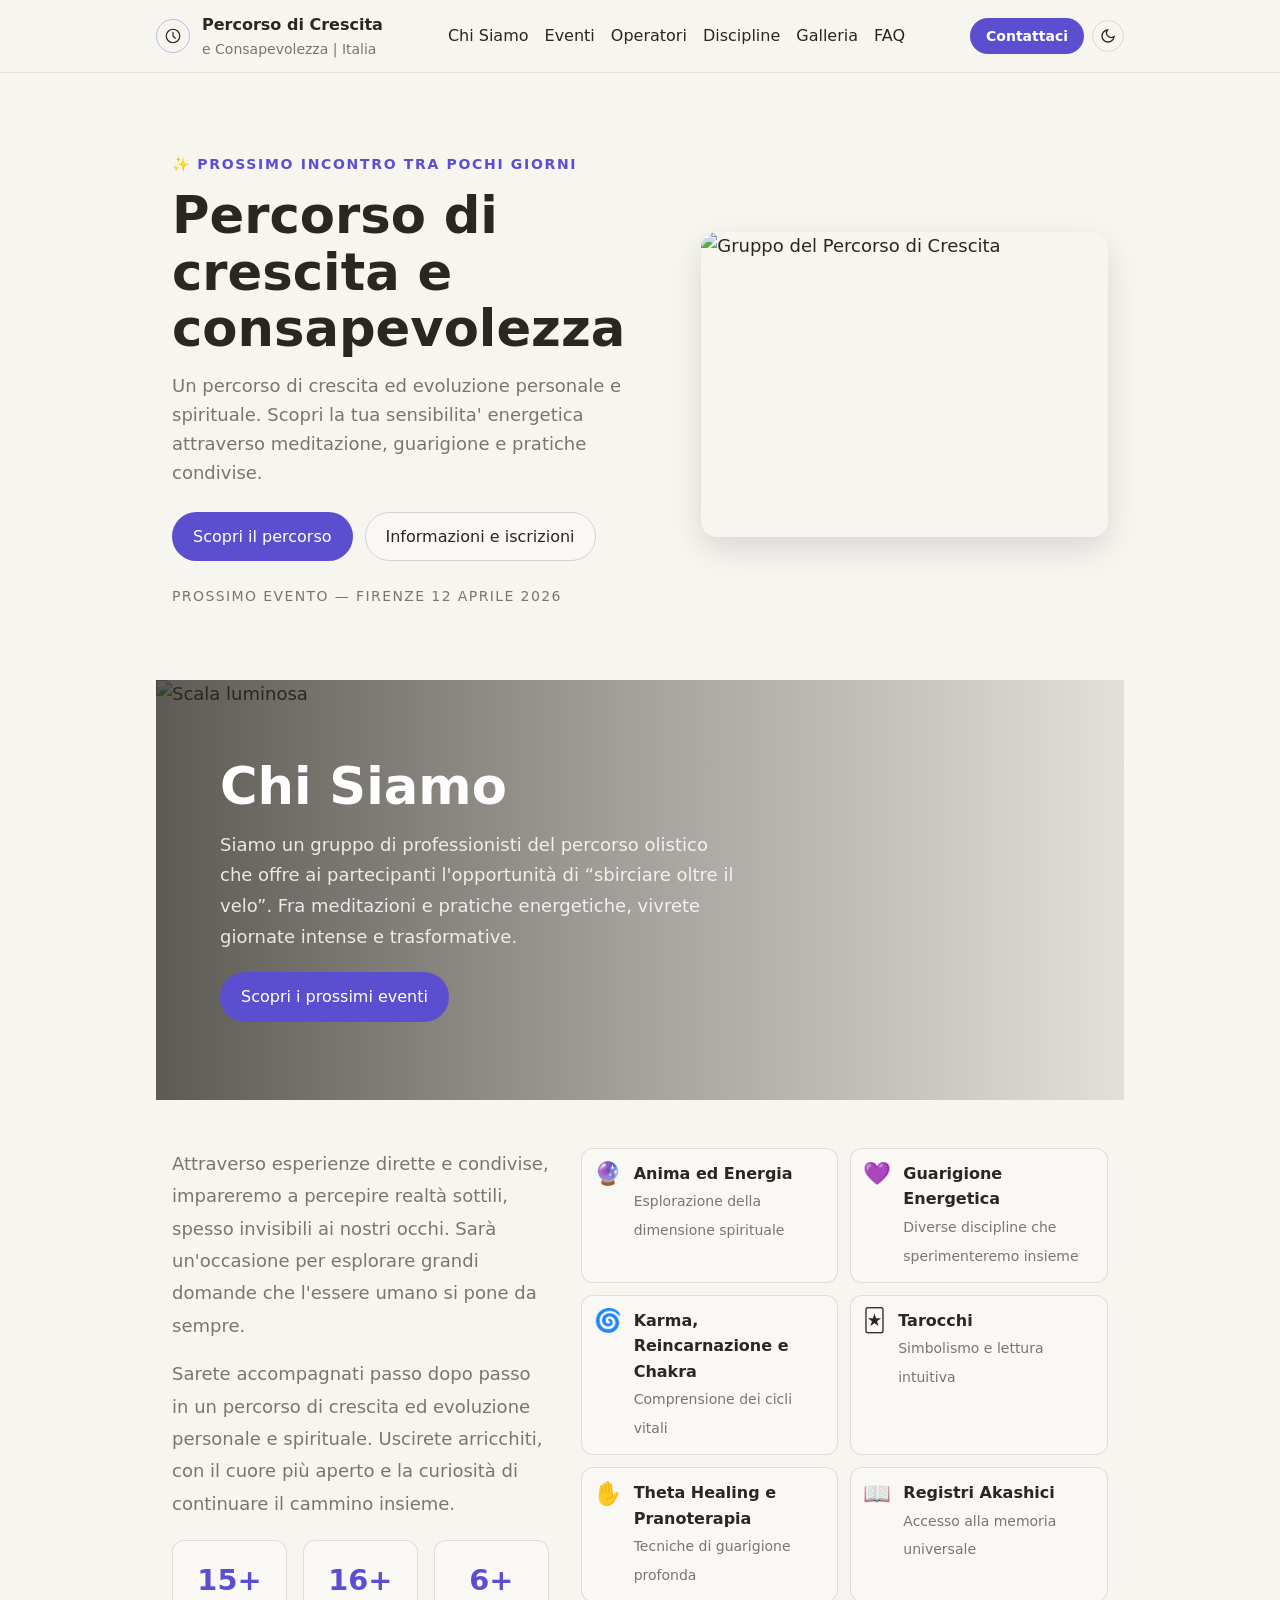
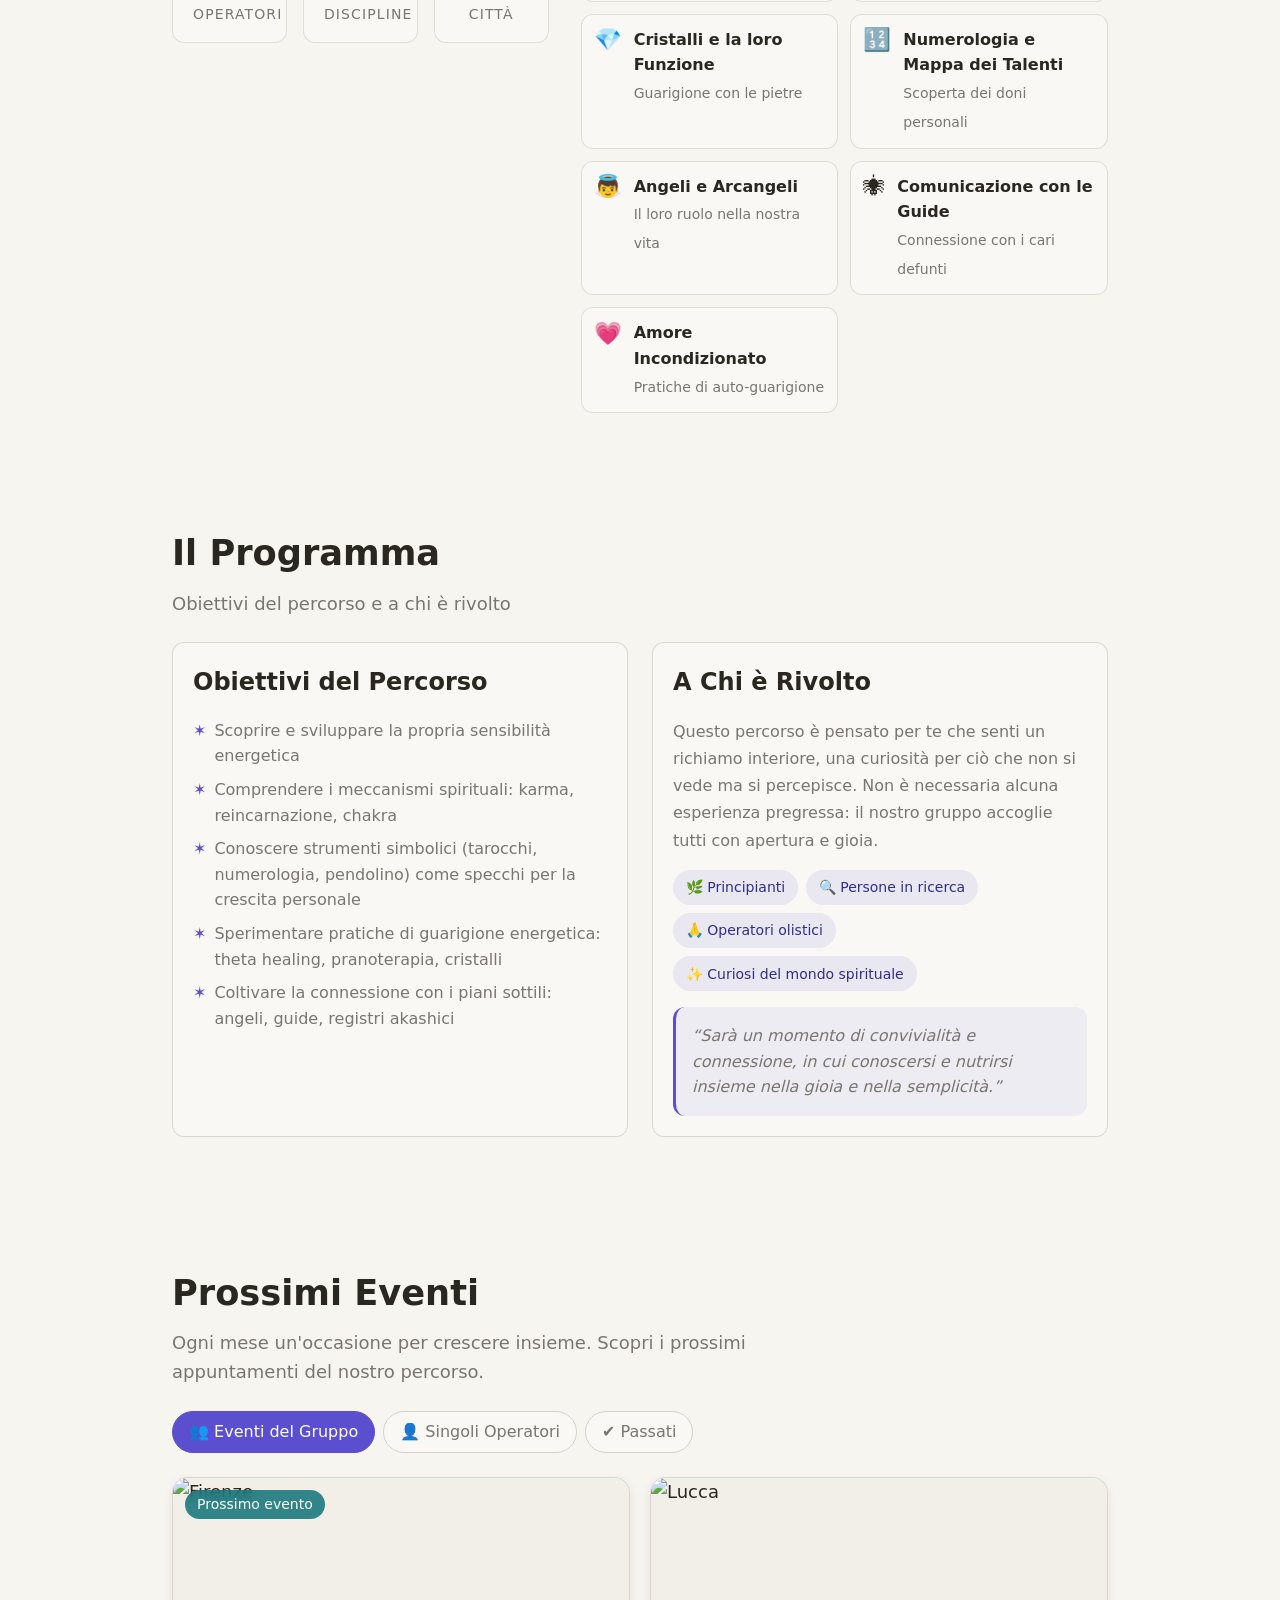
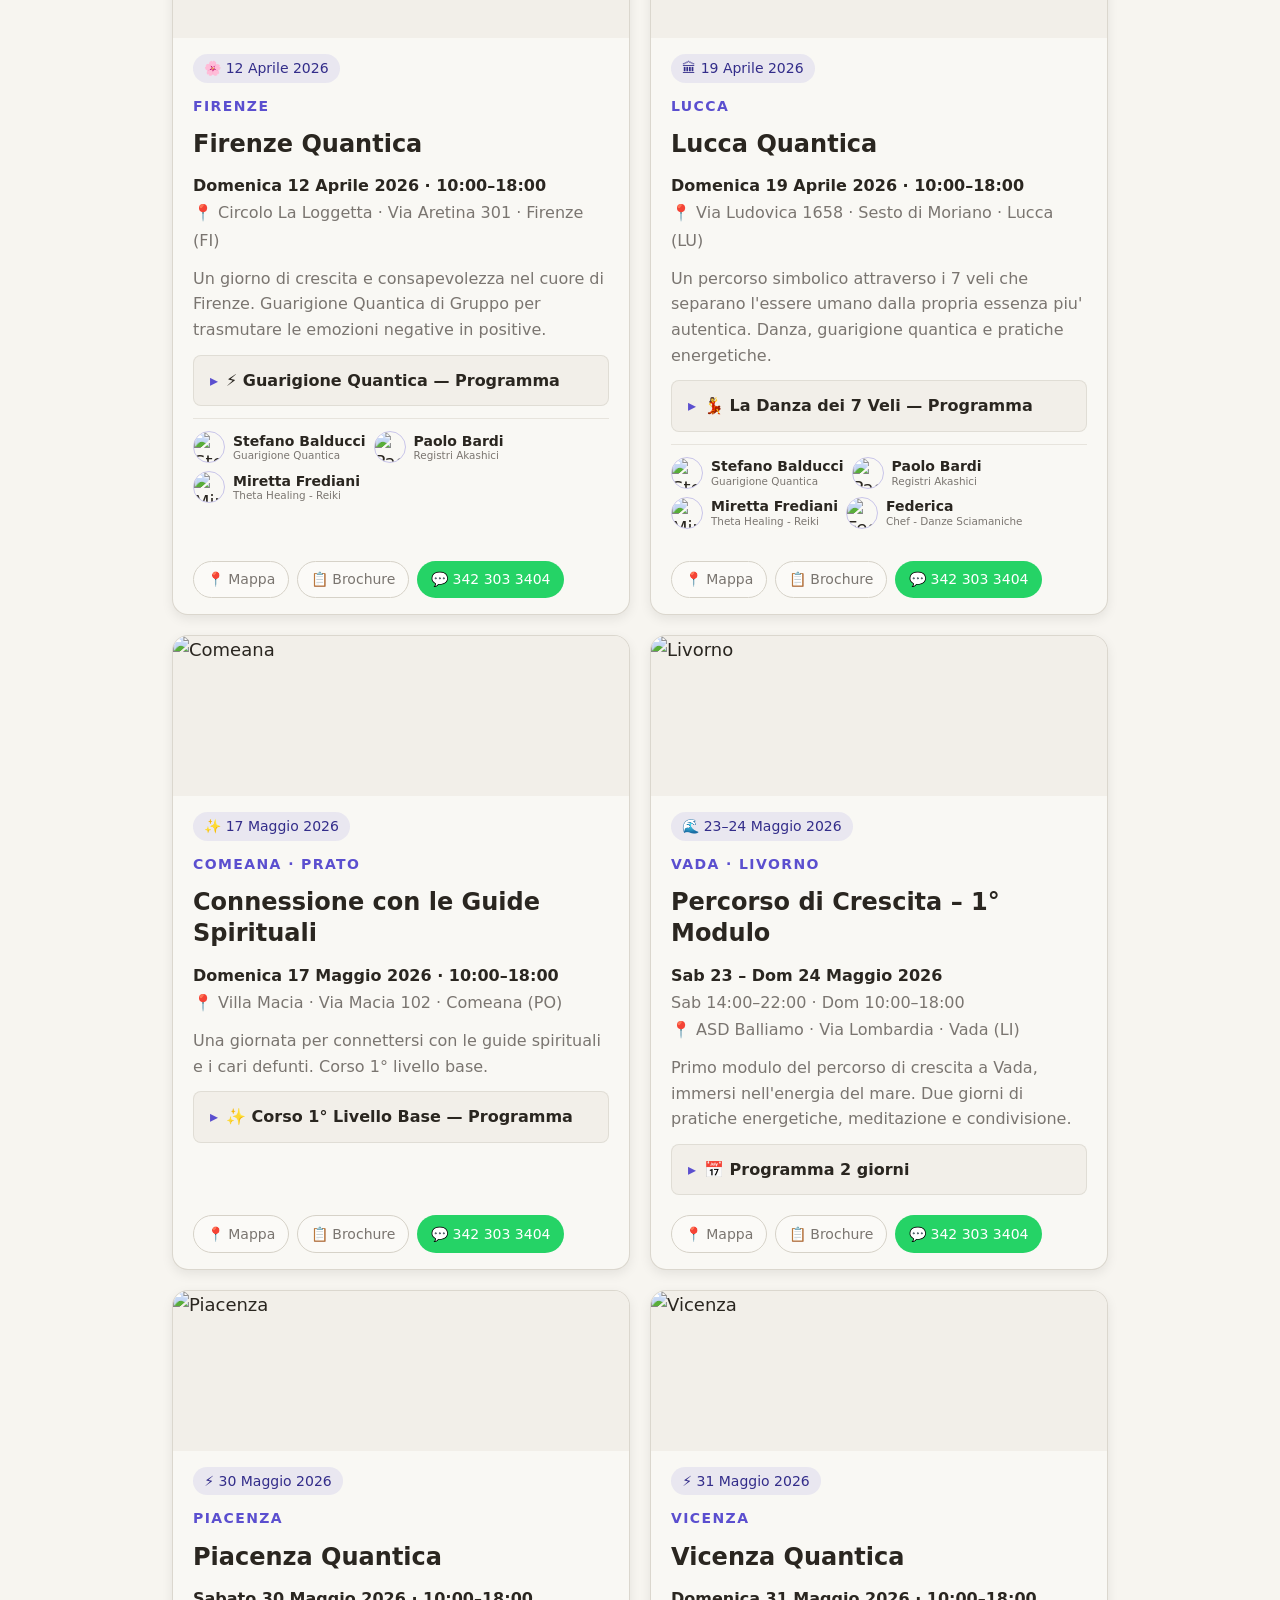
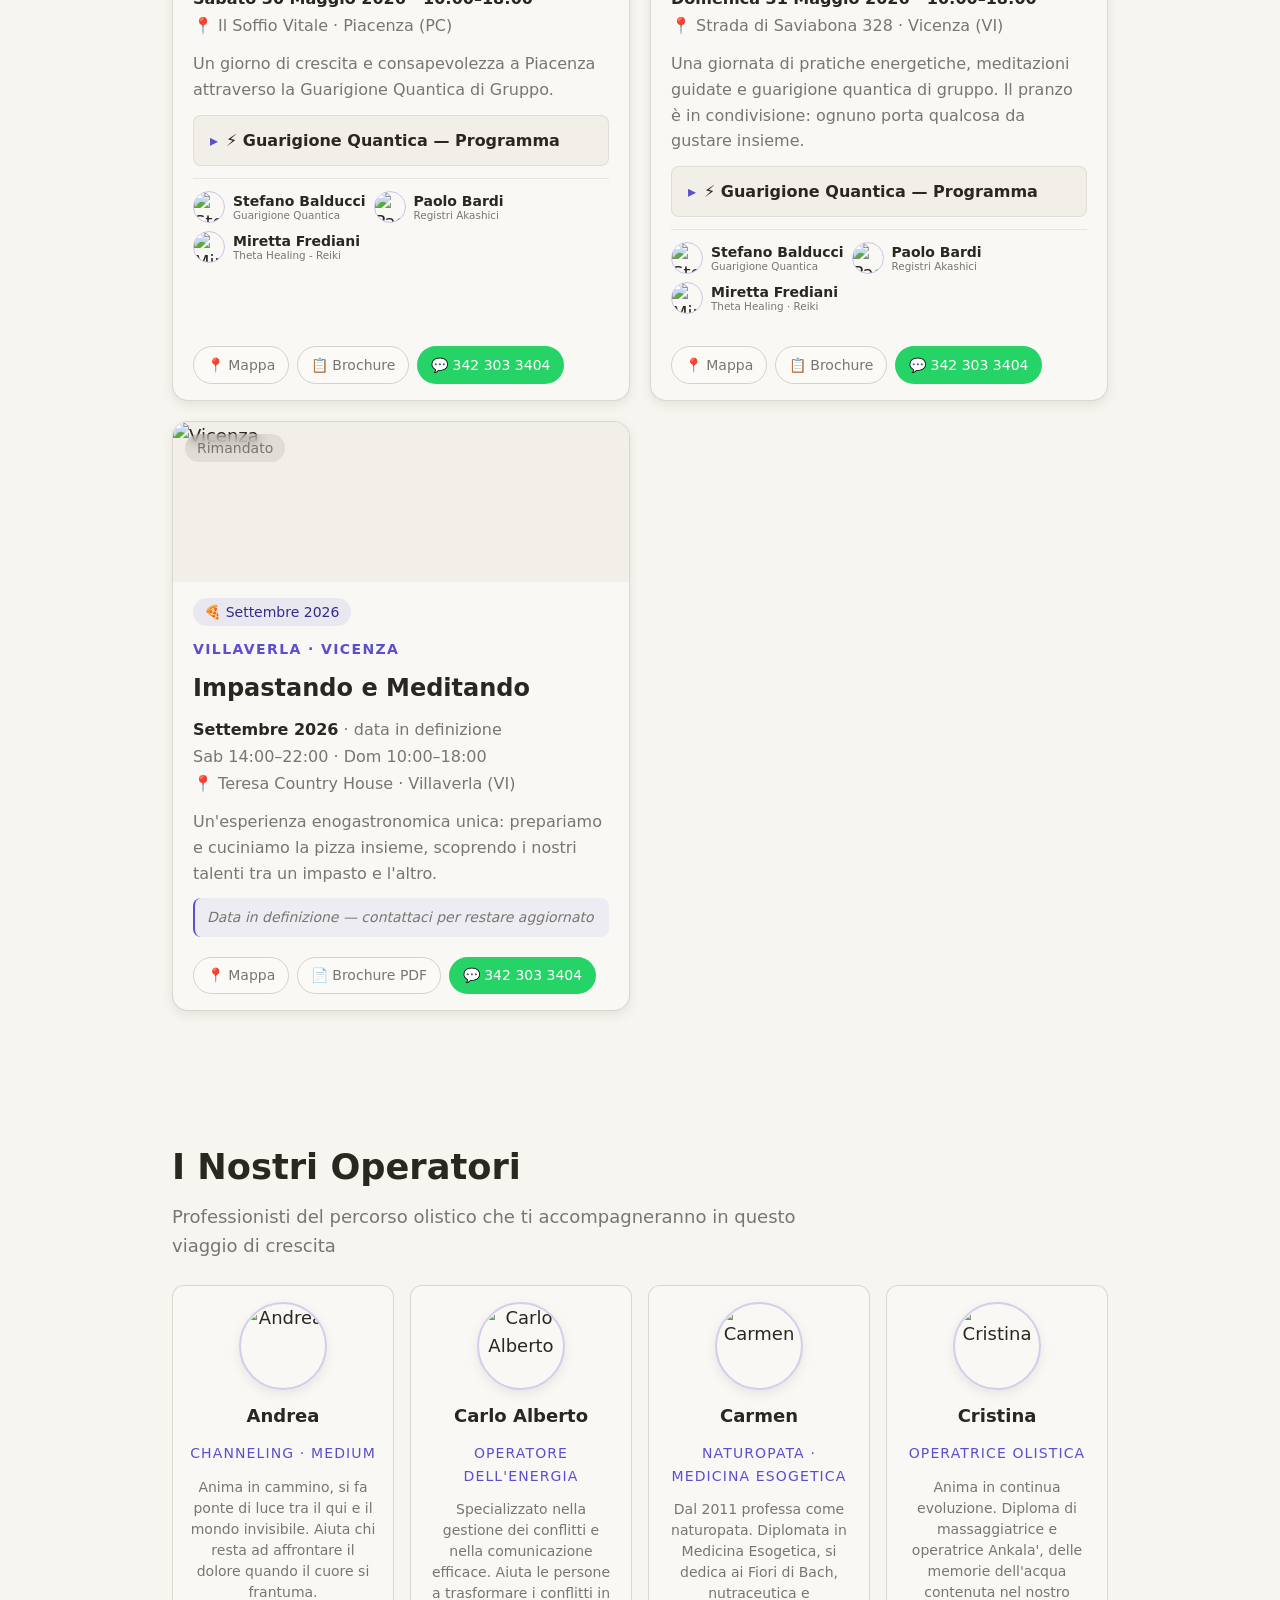
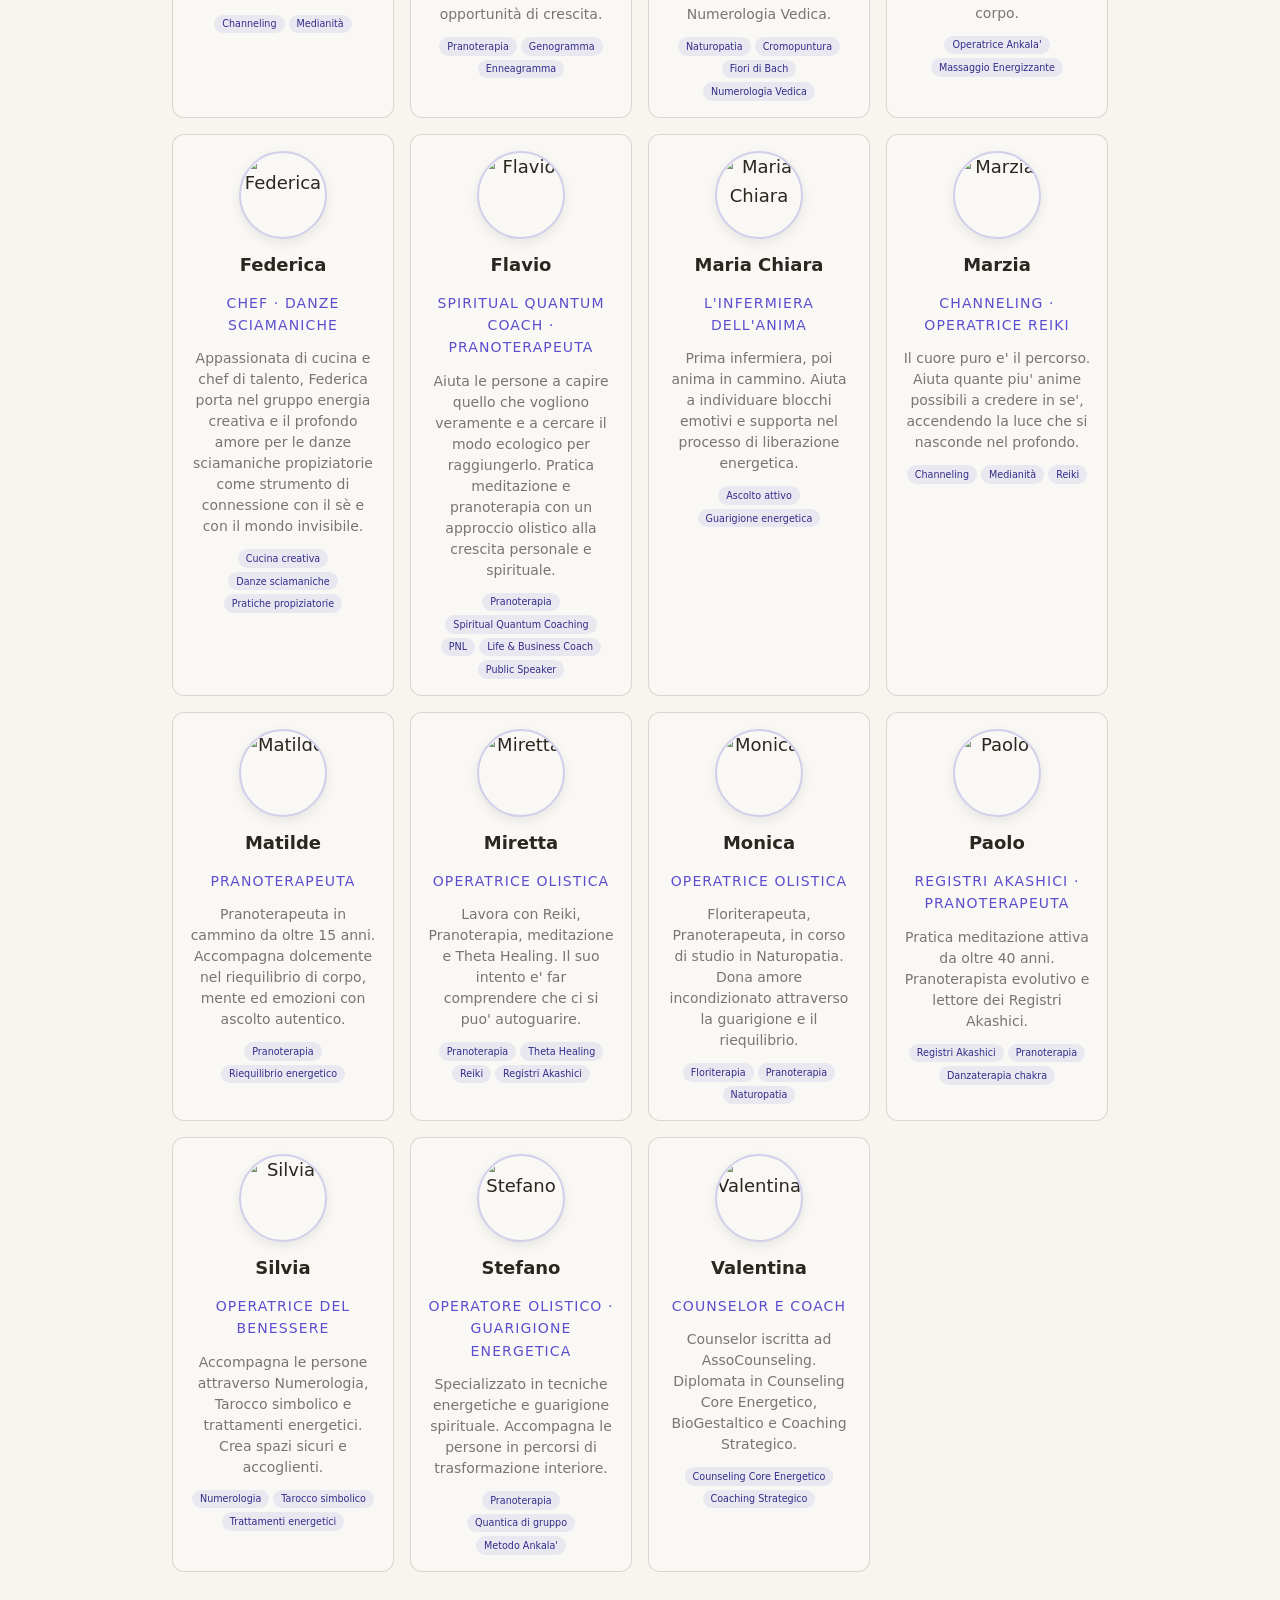
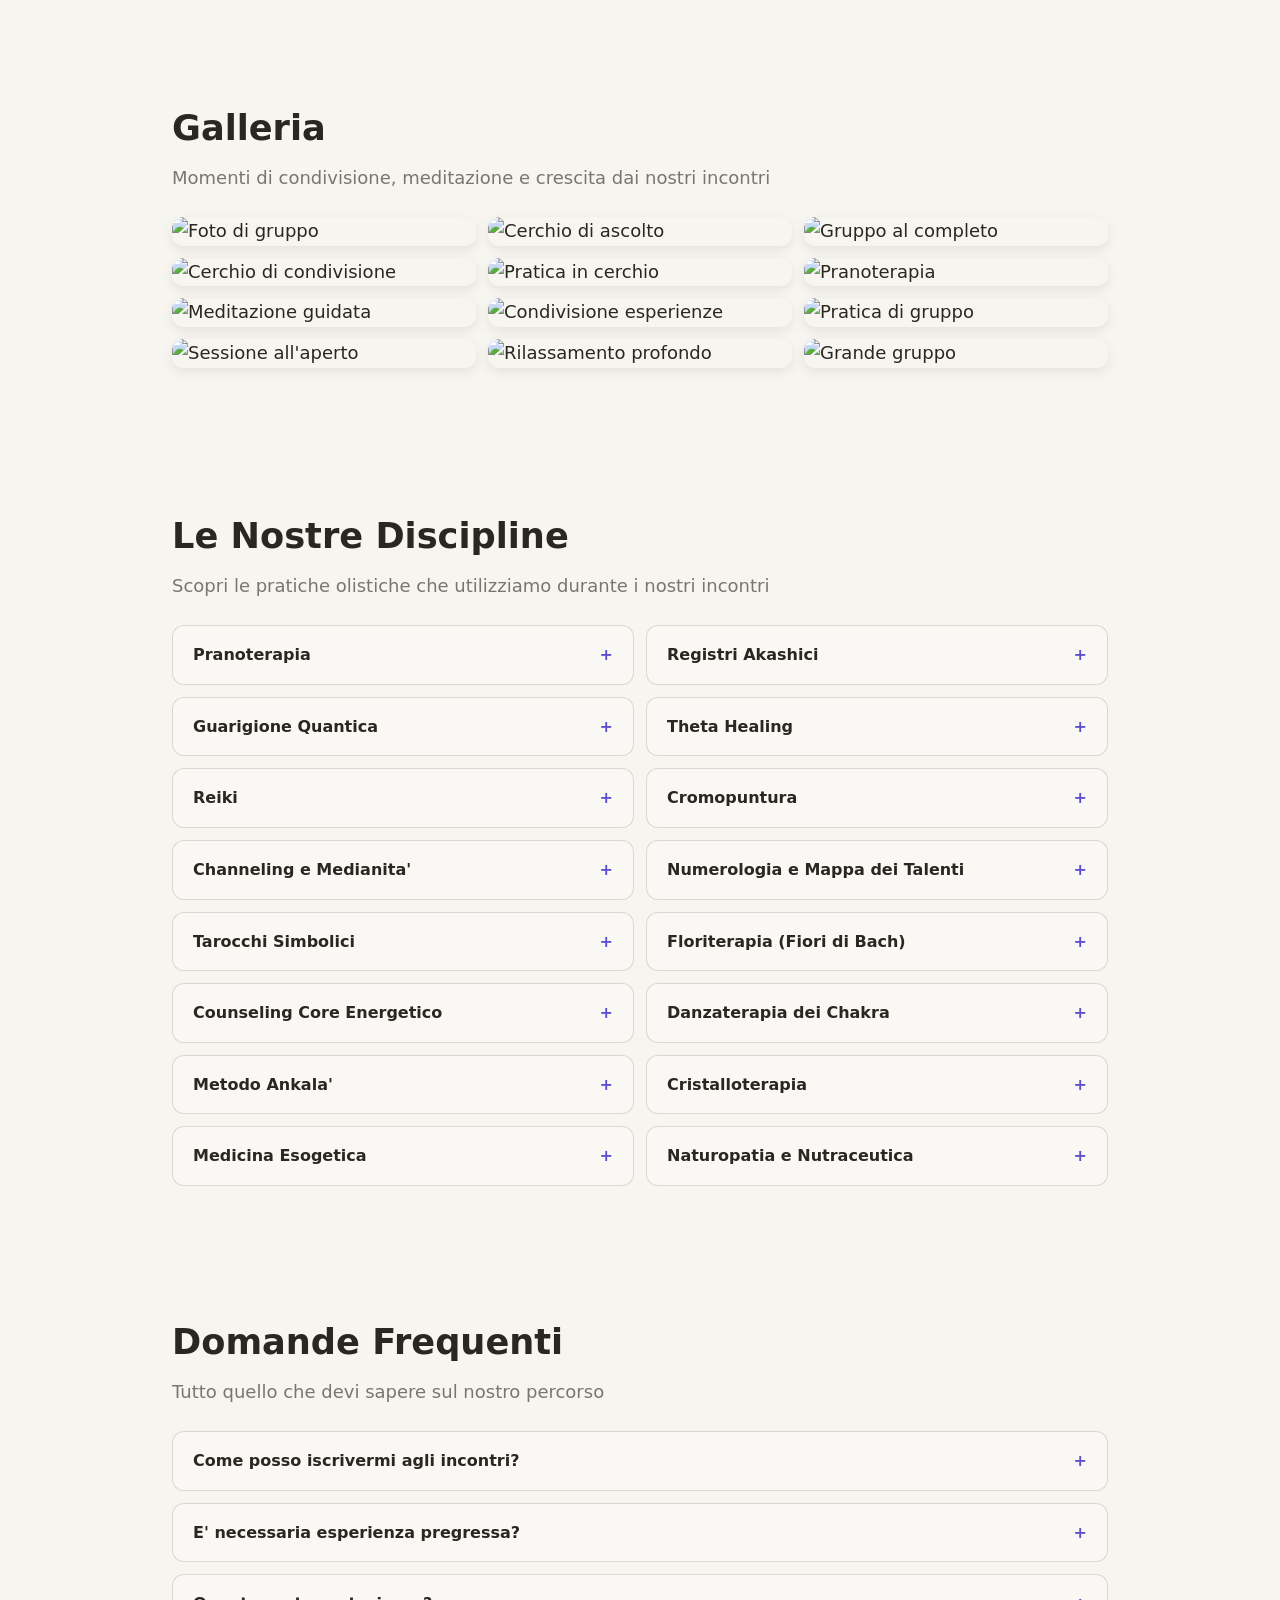
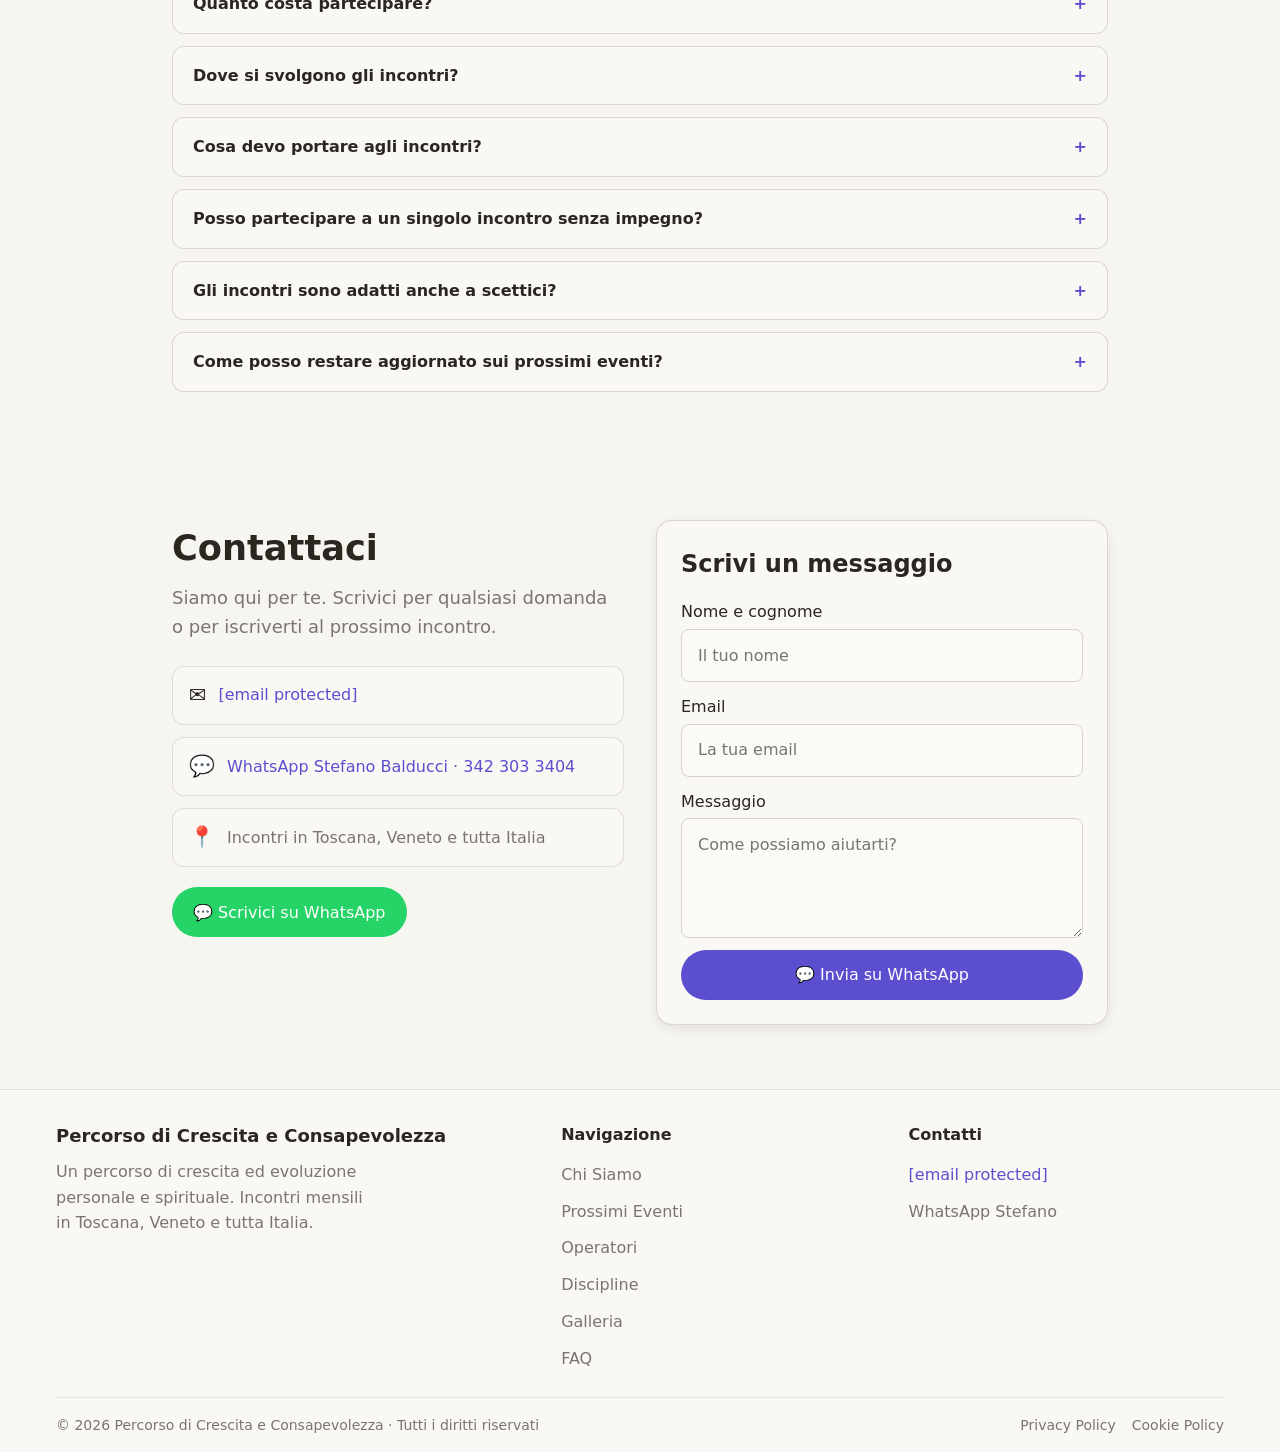
==== commit a2b7ef07: "Add files via upload" ====
--- a/index.html
+++ b/index.html
@@ -1,2066 +1,966 @@
 <!DOCTYPE html>
-<html lang="it">
-<head>
-<!--
-   ______                            __
-  / ____/___  ____ ___  ____  __  __/ /____  _____
- / /   / __ \/ __ `__ \/ __ \/ / / / __/ _ \/ ___/
-/ /___/ /_/ / / / / / / /_/ / /_/ / /_/  __/ /
-\____/\____/_/ /_/ /_/ .___/\__,_/\__/\___/_/
-                    /_/
-        Created with Perplexity Computer
-        https://www.perplexity.ai/computer
--->
-
-<!-- Perplexity Computer Attribution — SEO Meta Tags -->
-<meta name="generator" content="Perplexity Computer">
-<meta name="author" content="Perplexity Computer">
-<meta property="og:see_also" content="https://www.perplexity.ai/computer">
-<link rel="author" href="https://www.perplexity.ai/computer">
-
-<meta charset="UTF-8">
-<meta name="viewport" content="width=device-width, initial-scale=1.0">
+<!-- saved from url=(0045)file:///C:/Users/calca/Downloads/index_2.html -->
+<html lang="it" data-theme="light"><head><meta http-equiv="Content-Type" content="text/html; charset=UTF-8">
+
 <title>Percorso di Crescita e Consapevolezza | Italia</title>
-<meta name="description" content="Percorso di crescita personale e spirituale con meditazione, guarigione energetica, chakra, tarocchi, theta healing e registri akashici. Incontri mensili in Toscana, Veneto, Liguria e tutta Italia.">
-<meta name="keywords" content="percorso di crescita, meditazione, guarigione energetica, corsi olistici Italia">
-
-<!-- Open Graph -->
-<meta property="og:type" content="website">
-<meta property="og:title" content="Percorso di Crescita e Consapevolezza | Italia">
-<meta property="og:description" content="Un percorso di crescita ed evoluzione personale e spirituale. Incontri mensili in Toscana, Veneto e tutta Italia.">
-<meta property="og:image" content="https://d2xsxph8kpxj0f.cloudfront.net/310519663319415429/VRhBspmQfq6mdBX5qEfA9v/gruppo-percorso2_156f46fa.jpeg">
-
-<!-- Google Fonts -->
-<link rel="preconnect" href="https://fonts.googleapis.com">
-<link rel="preconnect" href="https://fonts.gstatic.com" crossorigin>
-<link href="https://fonts.googleapis.com/css2?family=Cormorant+Garamond:ital,wght@0,400;0,500;0,600;0,700;1,400;1,500&family=DM+Sans:ital,wght@0,400;0,500;0,600;0,700;1,400&display=swap" rel="stylesheet">
-
-<!-- Styles -->
-<link rel="stylesheet" href="./base.css">
-<link rel="stylesheet" href="./style.css">
-
-<!-- Structured Data -->
-<script type="application/ld+json">
-{
-  "@context": "https://schema.org",
-  "@type": "Organization",
-  "name": "Percorso di Crescita e Consapevolezza",
-  "description": "Percorso di crescita personale e spirituale con meditazione, guarigione energetica, chakra, tarocchi, theta healing e registri akashici.",
-  "url": "#",
-  "email": "percorsodicrescitalucca@gmail.com",
-  "telephone": "+393423033404",
-  "areaServed": {
-    "@type": "Country",
-    "name": "IT"
-  },
-  "creator": {
-    "@type": "SoftwareApplication",
-    "name": "Perplexity Computer",
-    "url": "https://www.perplexity.ai/computer"
-  }
+<meta name="viewport" content="width=device-width, initial-scale=1">
+<meta name="description" content="Un percorso di crescita ed evoluzione personale e spirituale. Incontri mensili in Toscana, Veneto e tutta Italia.">
+<link href="./index_files/css" rel="stylesheet">
+<style>
+
+:root,[data-theme="light"]{
+  --tx-xs:clamp(.75rem,.7rem + .25vw,.875rem);--tx-sm:clamp(.875rem,.8rem + .35vw,1rem);
+  --tx-base:clamp(1rem,.95rem + .25vw,1.125rem);--tx-lg:clamp(1.125rem,1rem + .75vw,1.5rem);
+  --tx-xl:clamp(1.5rem,1.2rem + 1.25vw,2.25rem);--tx-2xl:clamp(2rem,1.2rem + 2.5vw,3.5rem);
+  --sp-1:.25rem;--sp-2:.5rem;--sp-3:.75rem;--sp-4:1rem;--sp-5:1.25rem;--sp-6:1.5rem;
+  --sp-8:2rem;--sp-10:2.5rem;--sp-12:3rem;--sp-16:4rem;
+  --bg:#f7f5f0;--surface:#f9f8f4;--surface2:#fbfaf7;--surface-off:#f2efe9;--border:#d6d2c8;
+  --text:#2a2620;--muted:#7a7570;--faint:#bab8b2;
+  --primary:#5b4fcf;--primary-h:#4a3fb8;--primary-a:#332d8a;
+  --accent:#01696f;--accent-h:#0c4e54;
+  --r-sm:.375rem;--r-md:.5rem;--r-lg:.75rem;--r-xl:1rem;--r-full:9999px;
+  --sh-sm:0 1px 2px rgba(0,0,0,.06);--sh-md:0 4px 12px rgba(0,0,0,.08);--sh-lg:0 12px 32px rgba(0,0,0,.12);
+  --max:1000px;
 }
-</script>
+[data-theme="dark"]{
+  --bg:#141312;--surface:#1a1917;--surface2:#1e1d1b;--surface-off:#181715;--border:#353330;
+  --text:#cccac6;--muted:#797670;--primary:#8b82e8;--primary-h:#7a70d6;--primary-a:#6660c4;--accent:#4f98a3;
+}
+*,*::before,*::after{box-sizing:border-box;margin:0;padding:0}
+html{text-size-adjust:none;-webkit-font-smoothing:antialiased;scroll-behavior:smooth;scroll-padding-top:4rem}
+body{min-height:100vh;font-family:"Satoshi",system-ui,sans-serif;font-size:var(--tx-base);line-height:1.6;color:var(--text);background:var(--bg)}
+img{display:block;max-width:100%;height:auto}
+a{color:inherit;text-decoration:none;transition:color 180ms,background 180ms}
+button{font:inherit;color:inherit;background:none;border:none;cursor:pointer}
+:focus-visible{outline:2px solid var(--primary);outline-offset:3px;border-radius:var(--r-sm)}
+.shell{max-width:1200px;margin-inline:auto;padding-inline:var(--sp-4)}
+main{max-width:var(--max);margin-inline:auto;padding-inline:var(--sp-4)}
+section{padding-block:clamp(var(--sp-8),6vw,var(--sp-16))}
+.sec-title{font-size:var(--tx-xl);margin-bottom:var(--sp-2)}
+.sec-sub{font-size:var(--tx-base);color:var(--muted);margin-bottom:var(--sp-6);max-width:56ch}
+.badge{display:inline-flex;align-items:center;border-radius:var(--r-full);padding:.2rem .75rem;font-size:var(--tx-xs);font-weight:500}
+.badge-accent{background:rgba(1,105,111,.8);color:#fff}
+.badge-done{background:rgba(122,117,112,.15);color:var(--muted)}
+/* HEADER */
+header.site-header{position:sticky;top:0;z-index:20;backdrop-filter:blur(10px);
+  background:rgba(247,245,240,.88);border-bottom:1px solid rgba(214,210,200,.6)}
+[data-theme="dark"] header.site-header{background:rgba(20,19,18,.88)}
+.header-inner{max-width:var(--max);margin-inline:auto;padding:var(--sp-3) var(--sp-4);
+  display:flex;align-items:center;justify-content:space-between;gap:var(--sp-4)}
+.brand{display:flex;align-items:center;gap:var(--sp-3)}
+.brand-mark{width:34px;height:34px;border-radius:var(--r-full);border:1px solid rgba(91,79,207,.35);display:grid;place-items:center}
+.brand-text strong{display:block;font-size:var(--tx-sm)}
+.brand-text span{display:block;font-size:var(--tx-xs);color:var(--muted)}
+.nav-links{display:flex;gap:var(--sp-4);font-size:var(--tx-sm)}
+.nav-links a:hover{color:var(--primary)}
+.nav-cta{padding:.45rem 1rem;border-radius:var(--r-full);font-size:var(--tx-xs);font-weight:600;background:var(--primary);color:#fff}
+.nav-cta:hover{background:var(--primary-h)}
+.theme-btn{width:32px;height:32px;border-radius:var(--r-full);border:1px solid rgba(214,210,200,.8);display:grid;place-items:center}
+.mob-btn,.nav-panel{display:none}
+/* BUTTONS */
+.btn{display:inline-flex;align-items:center;justify-content:center;gap:.4rem;
+  padding:.7rem var(--sp-5);border-radius:var(--r-full);font-size:var(--tx-sm);font-weight:500;border:1px solid transparent}
+.btn-primary{background:var(--primary);color:#fff}
+.btn-primary:hover{background:var(--primary-h)}
+.btn-secondary{background:var(--surface);color:var(--text);border-color:var(--border)}
+.btn-secondary:hover{background:var(--surface-off)}
+.btn-wa{background:#25d366;color:#fff}
+.btn-wa:hover{background:#1ebe5d}
+/* HERO */
+.hero{padding-top:clamp(3rem,8vw,5rem);padding-bottom:clamp(2rem,5vw,4rem)}
+.hero-grid{display:grid;grid-template-columns:minmax(0,1.1fr) minmax(0,.9fr);gap:var(--sp-8);align-items:center}
+.hero-img{border-radius:var(--r-xl);overflow:hidden;box-shadow:var(--sh-lg);aspect-ratio:4/3}
+.hero-img img{width:100%;height:100%;object-fit:cover}
+.hero-eyebrow{font-size:var(--tx-xs);text-transform:uppercase;letter-spacing:.12em;color:var(--primary);font-weight:600;margin-bottom:var(--sp-3)}
+.hero h1{font-size:var(--tx-2xl);line-height:1.1;margin-bottom:var(--sp-4)}
+.hero-lead{color:var(--muted);margin-bottom:var(--sp-6);max-width:44ch}
+.hero-actions{display:flex;gap:var(--sp-3);flex-wrap:wrap;margin-bottom:var(--sp-6)}
+.countdown{display:flex;gap:var(--sp-4)}
+.countdown-num{font-size:1.8rem;font-weight:700;color:var(--primary);line-height:1;display:block}
+.countdown-label{font-size:.65rem;text-transform:uppercase;letter-spacing:.1em;color:var(--muted);display:block}
+/* CHI SIAMO */
+.chisiamo-grid{display:grid;grid-template-columns:minmax(0,1fr) minmax(0,.6fr) minmax(0,.9fr);gap:var(--sp-6);align-items:start}
+.chisiamo-text p+p{margin-top:var(--sp-3)}
+.disc-icons{display:grid;grid-template-columns:repeat(2,1fr);gap:var(--sp-3)}
+.disc-icon{display:flex;align-items:flex-start;gap:var(--sp-3);padding:var(--sp-3);
+  background:var(--surface);border-radius:var(--r-lg);border:1px solid rgba(214,210,200,.7)}
+.disc-icon-em{font-size:1.4rem;flex-shrink:0;line-height:1;margin-top:.1rem}
+.disc-icon-text strong{display:block;font-size:var(--tx-sm);font-weight:600}
+.disc-icon-text span{font-size:var(--tx-xs);color:var(--muted)}
+/* EVENTI */
+.eventi-tabs{display:flex;gap:var(--sp-2);margin-bottom:var(--sp-6);flex-wrap:wrap}
+.tab-btn{padding:.45rem 1rem;border-radius:var(--r-full);font-size:var(--tx-sm);font-weight:500;
+  border:1px solid var(--border);background:var(--surface);color:var(--muted);cursor:pointer}
+.tab-btn.active{background:var(--primary);color:#fff;border-color:var(--primary)}
+.tab-content{display:none}
+.tab-content.active{display:block}
+.events-grid{display:grid;grid-template-columns:repeat(2,minmax(0,1fr));gap:var(--sp-5)}
+.event-card{background:var(--surface);border-radius:var(--r-xl);border:1px solid rgba(214,210,200,.85);
+  box-shadow:var(--sh-md);display:flex;flex-direction:column;overflow:hidden}
+.event-cover{position:relative;height:160px;overflow:hidden;background:var(--surface-off)}
+.event-cover img{width:100%;height:100%;object-fit:cover;display:block}
+.event-cover .badge{position:absolute;top:var(--sp-3);left:var(--sp-3);backdrop-filter:blur(6px)}
+.event-body{padding:var(--sp-4) var(--sp-5);display:flex;flex-direction:column;gap:var(--sp-3);flex:1}
+.event-date-chip{display:inline-flex;align-items:center;gap:.4rem;font-size:var(--tx-xs);
+  background:rgba(91,79,207,.1);color:var(--primary-a);border-radius:var(--r-full);
+  padding:.2rem .7rem;font-weight:500;align-self:flex-start}
+.event-city{font-size:var(--tx-xs);text-transform:uppercase;letter-spacing:.1em;color:var(--primary);font-weight:600}
+.event-card h3{font-size:var(--tx-lg);line-height:1.3;margin:0}
+.event-meta{font-size:var(--tx-sm);color:var(--muted);line-height:1.7}
+.event-meta strong{color:var(--text)}
+.event-desc{font-size:var(--tx-sm);color:var(--muted);line-height:1.6}
+.event-prog{background:var(--surface-off);border-radius:var(--r-md);border:1px solid rgba(214,210,200,.6)}
+.event-prog summary{padding:var(--sp-3) var(--sp-4);font-size:var(--tx-sm);font-weight:600;
+  cursor:pointer;list-style:none;display:flex;align-items:center;gap:var(--sp-2)}
+.event-prog summary::before{content:"\25B8";color:var(--primary);transition:transform 200ms;display:inline-block}
+.event-prog[open] summary::before{transform:rotate(90deg)}
+.event-prog[open] summary{color:var(--primary)}
+.event-prog-body{padding:0 var(--sp-4) var(--sp-3)}
+.event-tags{display:flex;flex-wrap:wrap;gap:var(--sp-1);margin-top:var(--sp-2)}
+.event-tag{font-size:var(--tx-xs);background:rgba(91,79,207,.1);color:var(--primary-a);
+  border-radius:var(--r-full);padding:.15rem .6rem}
+.prog-day-label{font-size:var(--tx-xs);font-weight:700;text-transform:uppercase;color:var(--primary);margin:var(--sp-3) 0 var(--sp-2)}
+.event-prog-desc{margin-top:var(--sp-3);padding-top:var(--sp-3);
+  border-top:1px solid rgba(214,210,200,.4);font-size:var(--tx-xs);color:var(--muted);
+  line-height:1.7;font-style:italic}
+.event-prog-desc strong{color:var(--text);font-style:normal;display:block;margin-top:var(--sp-2);margin-bottom:.2rem}
+.event-prog-desc strong:first-child{margin-top:0}
+.event-staff{display:flex;flex-wrap:wrap;gap:var(--sp-2);padding:var(--sp-3) 0;
+  border-top:1px solid rgba(214,210,200,.5)}
+.event-staff-member{display:flex;align-items:center;gap:var(--sp-2)}
+.event-staff-avatar{width:32px;height:32px;border-radius:var(--r-full);object-fit:cover;
+  border:1px solid rgba(91,79,207,.3);flex-shrink:0}
+.event-staff-info{display:flex;flex-direction:column;line-height:1.2}
+.event-staff-name{font-size:var(--tx-xs);font-weight:600;color:var(--text)}
+.event-staff-role{font-size:.65rem;color:var(--muted)}
+.event-actions{display:flex;flex-wrap:wrap;gap:var(--sp-2);margin-top:auto;padding-top:var(--sp-2)}
+.event-note{font-size:var(--tx-xs);color:var(--muted);font-style:italic;padding:var(--sp-2) var(--sp-3);
+  background:rgba(91,79,207,.07);border-radius:var(--r-md);border-left:2px solid var(--primary)}
+.btn-ev{display:inline-flex;align-items:center;gap:.3rem;padding:.4rem .8rem;border-radius:var(--r-full);
+  font-size:var(--tx-xs);font-weight:500;border:1px solid transparent;text-decoration:none;cursor:pointer}
+.btn-map,.btn-bro{background:var(--surface2);border-color:var(--border);color:var(--muted)}
+.btn-map:hover,.btn-bro:hover{background:var(--surface-off)}
+.btn-ev-wa{background:#25d366;color:#fff;white-space:nowrap;}
+.btn-ev-wa:hover{background:#1ebe5d}
+/* EVENTI SINGOLI */
+.events-solo{display:grid;grid-template-columns:repeat(2,minmax(0,1fr));gap:var(--sp-4)}
+.solo-card{background:var(--surface);border-radius:var(--r-lg);border:1px solid rgba(214,210,200,.85);
+  padding:var(--sp-4);box-shadow:var(--sh-sm);display:flex;flex-direction:column;gap:var(--sp-3)}
+.solo-card h4{font-size:var(--tx-base);font-weight:600}
+/* PASSATI */
+.past-grid{display:grid;grid-template-columns:repeat(3,minmax(0,1fr));gap:var(--sp-4)}
+.past-card{background:var(--surface);border-radius:var(--r-lg);overflow:hidden;
+  border:1px solid rgba(214,210,200,.85);opacity:.8}
+.past-cover{height:110px;overflow:hidden;background:var(--surface-off)}
+.past-cover img{width:100%;height:100%;object-fit:cover}
+.past-body{padding:var(--sp-3) var(--sp-4)}
+.past-body h4{font-size:var(--tx-sm);font-weight:600;margin-bottom:.25rem}
+.past-body p{font-size:var(--tx-xs);color:var(--muted)}
+/* PROGRAMMA */
+.programma-grid{display:grid;grid-template-columns:1fr 1fr;gap:var(--sp-6)}
+.prog-card{background:var(--surface);border-radius:var(--r-lg);border:1px solid rgba(214,210,200,.85);padding:var(--sp-5)}
+.prog-card h3{font-size:var(--tx-lg);margin-bottom:var(--sp-4)}
+.prog-card ul{list-style:none;padding:0;display:flex;flex-direction:column;gap:var(--sp-2)}
+.prog-card ul li{display:flex;gap:var(--sp-2);font-size:var(--tx-sm);color:var(--muted)}
+.prog-card ul li::before{content:"\2736";color:var(--primary);flex-shrink:0}
+.target-pills{display:flex;flex-wrap:wrap;gap:var(--sp-2);margin-top:var(--sp-4)}
+.target-pill{display:flex;align-items:center;gap:var(--sp-2);padding:.4rem .8rem;border-radius:var(--r-full);
+  font-size:var(--tx-xs);font-weight:500;background:rgba(91,79,207,.1);color:var(--primary-a)}
+.prog-quote{margin-top:var(--sp-4);padding:var(--sp-4);background:rgba(91,79,207,.07);
+  border-radius:var(--r-lg);border-left:3px solid var(--primary);font-style:italic;color:var(--muted);font-size:var(--tx-sm)}
+/* OPERATORI */
+.op-grid{display:grid;grid-template-columns:repeat(4,minmax(0,1fr));gap:var(--sp-4);margin-top:var(--sp-6)}
+.op-card{background:var(--surface);border-radius:var(--r-lg);border:1px solid rgba(214,210,200,.85);
+  padding:var(--sp-4);display:flex;flex-direction:column;gap:var(--sp-3);text-align:center;align-items:center}
+.op-avatar{width:88px;height:88px;border-radius:var(--r-full);object-fit:cover;
+  border:2px solid rgba(91,79,207,.25);box-shadow:var(--sh-md)}
+.op-name{font-size:var(--tx-base);font-weight:600}
+.op-role{font-size:var(--tx-xs);color:var(--primary);font-weight:500;text-transform:uppercase;letter-spacing:.08em}
+.op-bio{font-size:var(--tx-xs);color:var(--muted);line-height:1.5}
+.op-tags{display:flex;flex-wrap:wrap;justify-content:center;gap:.25rem}
+.op-tag{font-size:.6rem;padding:.1rem .5rem;border-radius:var(--r-full);background:rgba(91,79,207,.1);color:var(--primary-a)}
+/* GALLERIA */
+.gallery-masonry{columns:3;gap:var(--sp-3)}
+.gallery-masonry img{width:100%;border-radius:var(--r-lg);margin-bottom:var(--sp-3);box-shadow:var(--sh-md);break-inside:avoid}
+/* MEDITAZIONE */
+.medit-grid{display:grid;grid-template-columns:repeat(2,minmax(0,1fr));gap:var(--sp-4)}
+.medit-card{background:var(--surface);border-radius:var(--r-lg);border:1px solid rgba(214,210,200,.85);padding:var(--sp-4)}
+.medit-card h4{font-size:var(--tx-sm);font-weight:600;margin-bottom:var(--sp-2)}
+/* DISCIPLINE */
+.disc-grid{display:grid;grid-template-columns:repeat(2,minmax(0,1fr));gap:var(--sp-3)}
+.disc-item{background:var(--surface);border-radius:var(--r-lg);border:1px solid rgba(214,210,200,.85)}
+.disc-item summary{padding:var(--sp-4) var(--sp-5);cursor:pointer;font-weight:600;font-size:var(--tx-sm);
+  list-style:none;display:flex;align-items:center;justify-content:space-between;gap:var(--sp-3)}
+.disc-item summary::after{content:"+";color:var(--primary);font-size:1rem;flex-shrink:0}
+.disc-item[open] summary::after{content:"-"}
+.disc-item[open] summary{color:var(--primary)}
+.disc-body{padding:0 var(--sp-5) var(--sp-4)}
+.disc-body p{font-size:var(--tx-sm);color:var(--muted);line-height:1.7}
+.disc-praticata{font-size:var(--tx-xs);color:var(--muted);margin-top:var(--sp-2)}
+.disc-praticata strong{color:var(--text)}
+/* FAQ */
+.faq-list{display:flex;flex-direction:column;gap:var(--sp-3)}
+.faq-item{background:var(--surface);border-radius:var(--r-lg);border:1px solid rgba(214,210,200,.85)}
+.faq-item summary{padding:var(--sp-4) var(--sp-5);cursor:pointer;font-weight:600;font-size:var(--tx-sm);
+  list-style:none;display:flex;align-items:center;justify-content:space-between;gap:var(--sp-3)}
+.faq-item summary::after{content:"+";color:var(--primary);font-size:1rem;flex-shrink:0}
+.faq-item[open] summary::after{content:"-"}
+.faq-item[open] summary{color:var(--primary)}
+.faq-body{padding:0 var(--sp-5) var(--sp-4)}
+.faq-body p{font-size:var(--tx-sm);color:var(--muted);line-height:1.7}
+/* CONTATTI */
+.contatti-grid{display:grid;grid-template-columns:1fr 1fr;gap:var(--sp-8)}
+.contact-row{display:flex;align-items:center;gap:var(--sp-3);padding:var(--sp-3) var(--sp-4);
+  background:var(--surface);border-radius:var(--r-lg);border:1px solid rgba(214,210,200,.7);margin-bottom:var(--sp-3)}
+.contact-icon{font-size:1.3rem}
+.contact-row a{color:var(--primary);font-size:var(--tx-sm)}
+form{display:grid;gap:var(--sp-3)}
+label{font-size:var(--tx-sm);display:grid;gap:var(--sp-1)}
+input,textarea{width:100%;padding:.8rem 1rem;border-radius:var(--r-md);border:1px solid var(--border);
+  background:var(--surface2);font:inherit;color:inherit}
+textarea{min-height:120px;resize:vertical}
+/* FOOTER */
+footer{background:var(--surface);border-top:1px solid rgba(214,210,200,.6);padding-block:var(--sp-8) var(--sp-4)}
+.footer-grid{display:grid;grid-template-columns:1.5fr 1fr 1fr;gap:var(--sp-8);margin-bottom:var(--sp-6)}
+.footer-brand p{font-size:var(--tx-sm);color:var(--muted);margin-top:var(--sp-2);max-width:32ch}
+.footer-col h4{font-size:var(--tx-sm);font-weight:700;margin-bottom:var(--sp-3)}
+.footer-col ul{list-style:none;display:flex;flex-direction:column;gap:var(--sp-2)}
+.footer-col a{font-size:var(--tx-sm);color:var(--muted)}
+.footer-col a:hover{color:var(--primary)}
+.footer-bottom{padding-top:var(--sp-4);border-top:1px solid rgba(214,210,200,.5);
+  display:flex;align-items:center;justify-content:space-between;flex-wrap:wrap;gap:var(--sp-3)}
+.footer-bottom p{font-size:var(--tx-xs);color:var(--muted)}
+/* BROCHURE MODAL */
+.bro-overlay{display:none;position:fixed;inset:0;background:rgba(10,8,5,.55);z-index:100;
+  backdrop-filter:blur(4px);align-items:center;justify-content:center;padding:var(--sp-4)}
+.bro-overlay.open{display:flex}
+.bro-modal{background:var(--bg);border-radius:var(--r-xl);border:1px solid var(--border);
+  box-shadow:var(--sh-lg);max-width:500px;width:100%;max-height:90vh;overflow-y:auto;display:flex;flex-direction:column}
+.bro-head{padding:var(--sp-5) var(--sp-6) var(--sp-4);border-bottom:1px solid rgba(214,210,200,.5);
+  display:flex;align-items:flex-start;justify-content:space-between;gap:var(--sp-4);
+  background:var(--surface);border-radius:var(--r-xl) var(--r-xl) 0 0}
+.bro-head h2{font-size:var(--tx-lg);line-height:1.3}
+.bro-close{width:32px;height:32px;border-radius:var(--r-full);border:1px solid var(--border);
+  display:grid;place-items:center;flex-shrink:0;font-size:1.1rem;color:var(--muted);cursor:pointer;background:var(--surface2)}
+.bro-close:hover{background:var(--surface-off)}
+.bro-body{padding:var(--sp-5) var(--sp-6);display:flex;flex-direction:column;gap:var(--sp-4)}
+.bro-meta{font-size:var(--tx-sm);color:var(--muted);line-height:1.8}
+.bro-meta strong{color:var(--text)}
+.bro-sec-title{font-size:var(--tx-xs);text-transform:uppercase;letter-spacing:.1em;color:var(--primary);font-weight:600;margin-bottom:var(--sp-2)}
+.bro-program{background:var(--surface-off);border-radius:var(--r-md);padding:var(--sp-3) var(--sp-4)}
+.bro-program ul{list-style:none;padding:0;display:flex;flex-direction:column;gap:var(--sp-2)}
+.bro-program li{font-size:var(--tx-sm);color:var(--muted);display:flex;gap:var(--sp-2)}
+.bro-program li::before{content:"\00B7";color:var(--primary);font-weight:700;flex-shrink:0}
+.bro-staff{display:flex;flex-wrap:wrap;gap:var(--sp-3)}
+.bro-staff-member{display:flex;align-items:center;gap:var(--sp-2);background:var(--surface);
+  border:1px solid rgba(214,210,200,.7);border-radius:var(--r-full);padding:.3rem .75rem .3rem .3rem}
+.bro-staff-avatar{width:28px;height:28px;border-radius:var(--r-full);object-fit:cover;border:1px solid rgba(91,79,207,.3)}
+.bro-staff-name{font-size:var(--tx-xs);font-weight:600;color:var(--text)}
+.bro-desc{font-size:var(--tx-sm);color:var(--muted);line-height:1.7;font-style:italic}
+.bro-desc strong{color:var(--text);font-style:normal;display:block;margin-top:var(--sp-2);margin-bottom:.2rem}
+.bro-desc strong:first-child{margin-top:0}
+.bro-foot{padding:var(--sp-4) var(--sp-6) var(--sp-5);border-top:1px solid rgba(214,210,200,.5);
+  background:var(--surface);border-radius:0 0 var(--r-xl) var(--r-xl);display:flex;flex-direction:column;gap:var(--sp-2)}
+.bro-contact-label{font-size:var(--tx-xs);color:var(--muted);font-weight:500}
+/* RESPONSIVE */
+@media(max-width:980px){
+  .hero-grid,.chisiamo-grid,.programma-grid,.contatti-grid{grid-template-columns:1fr}
+  .hero-img{order:-1}.nav-links,.nav-cta{display:none}
+  .events-grid,.events-solo{grid-template-columns:1fr}
+  .past-grid{grid-template-columns:repeat(2,1fr)}
+  .op-grid{grid-template-columns:repeat(2,1fr)}
+  .gallery-masonry{columns:2}
+  .medit-grid,.disc-grid,.footer-grid{grid-template-columns:1fr}
+  .mob-btn{display:grid;width:32px;height:32px;border-radius:var(--r-full);border:1px solid var(--border);place-items:center}
+  .nav-panel{position:absolute;left:1rem;right:1rem;top:calc(100% + .5rem);padding:var(--sp-4);
+    background:var(--surface);border-radius:var(--r-lg);border:1px solid var(--border);box-shadow:var(--sh-lg);display:none}
+  .site-header.open .nav-panel{display:block}
+  .nav-panel a{display:block;padding-block:.75rem;border-bottom:1px solid rgba(214,210,200,.5);font-size:var(--tx-sm)}
+  .nav-panel a:last-child{border-bottom:none}
+}
+@media(max-width:640px){
+  .op-grid{grid-template-columns:repeat(2,1fr)}.gallery-masonry{columns:1}
+  .past-grid{grid-template-columns:1fr}.disc-icons{grid-template-columns:1fr}
+}
+
+</style>
 </head>
 <body>
-
-<!-- ============================================
-     HEADER
-     ============================================ -->
-<header class="header" id="header">
-  <div class="header__inner">
-    <a href="./index.html" class="header__logo" aria-label="Percorso di Crescita — Home">
-      <svg class="header__logo-icon" viewBox="0 0 40 40" fill="none" aria-hidden="true">
-        <circle cx="20" cy="20" r="18" stroke="url(#logo-grad)" stroke-width="2.5" fill="none"/>
-        <path d="M20 8 C20 8 12 16 12 22 C12 26.4 15.6 30 20 30 C24.4 30 28 26.4 28 22 C28 16 20 8 20 8Z" fill="url(#logo-grad)" opacity="0.2"/>
-        <path d="M20 10 C20 10 14 17 14 22 C14 25.3 16.7 28 20 28 C23.3 28 26 25.3 26 22 C26 17 20 10 20 10Z" stroke="url(#logo-grad)" stroke-width="1.5" fill="none"/>
-        <circle cx="20" cy="20" r="3" fill="url(#logo-grad)"/>
-        <defs>
-          <linearGradient id="logo-grad" x1="0" y1="0" x2="40" y2="40">
-            <stop offset="0%" stop-color="#7c3aed"/>
-            <stop offset="100%" stop-color="#ec4899"/>
-          </linearGradient>
-        </defs>
-      </svg>
-      <span class="header__logo-text">Percorso di Crescita</span>
-    </a>
-
-    <nav class="header__nav" aria-label="Navigazione principale">
-      <a href="#chi-siamo">Chi Siamo</a>
-      <a href="#eventi">Eventi</a>
-      <a href="#programma">Programma</a>
-      <a href="#operatori">Operatori</a>
-      <a href="#discipline">Discipline</a>
-      <a href="#galleria">Galleria</a>
-      <a href="#meditazione">Meditazione</a>
-      <a href="#faq">FAQ</a>
-    </nav>
-
-    <div class="header__cta">
-      <a href="./contatti.html" class="btn btn--primary btn--sm">Contattaci</a>
-    </div>
-
-    <button class="header__mobile-toggle" aria-label="Apri menu" onclick="toggleMobileMenu()">
-      <svg viewBox="0 0 24 24" fill="none" stroke="currentColor" stroke-width="2" stroke-linecap="round">
-        <line x1="3" y1="6" x2="21" y2="6"/>
-        <line x1="3" y1="12" x2="21" y2="12"/>
-        <line x1="3" y1="18" x2="21" y2="18"/>
-      </svg>
-    </button>
-  </div>
+<header class="site-header" id="header">
+<div class="header-inner shell">
+  <a class="brand" href="file:///C:/Users/calca/Downloads/index_2.html#top">
+    <div class="brand-mark">
+      <svg viewBox="0 0 24 24" fill="none" stroke="currentColor" stroke-width="1.6" stroke-linecap="round" stroke-linejoin="round" width="18" height="18"><circle cx="12" cy="12" r="9"></circle><path d="M12 7v5l3 3"></path></svg>
+    </div>
+    <div class="brand-text"><strong>Percorso di Crescita</strong><span>e Consapevolezza | Italia</span></div>
+  </a>
+  <nav class="nav-links">
+    <a href="file:///C:/Users/calca/Downloads/index_2.html#chi-siamo">Chi Siamo</a><a href="file:///C:/Users/calca/Downloads/index_2.html#eventi">Eventi</a><a href="file:///C:/Users/calca/Downloads/index_2.html#operatori">Operatori</a>
+    <a href="file:///C:/Users/calca/Downloads/index_2.html#discipline">Discipline</a><a href="file:///C:/Users/calca/Downloads/index_2.html#galleria">Galleria</a><a href="file:///C:/Users/calca/Downloads/index_2.html#faq">FAQ</a>
+  </nav>
+  <div style="display:flex;gap:.5rem;align-items:center">
+    <a class="nav-cta" href="file:///C:/Users/calca/Downloads/index_2.html#contatti">Contattaci</a>
+    <button class="theme-btn" data-theme-toggle="" aria-label="Tema"><svg width="16" height="16" viewBox="0 0 24 24" fill="none" stroke="currentColor" stroke-width="2"><path d="M21 12.79A9 9 0 1 1 11.21 3 7 7 0 0 0 21 12.79z"></path></svg></button>
+    <button class="mob-btn" id="mobBtn" aria-expanded="false">☰</button>
+  </div>
+  <div class="nav-panel" id="navPanel">
+    <a href="file:///C:/Users/calca/Downloads/index_2.html#chi-siamo">Chi Siamo</a><a href="file:///C:/Users/calca/Downloads/index_2.html#eventi">Eventi</a><a href="file:///C:/Users/calca/Downloads/index_2.html#operatori">Operatori</a>
+    <a href="file:///C:/Users/calca/Downloads/index_2.html#discipline">Discipline</a><a href="file:///C:/Users/calca/Downloads/index_2.html#galleria">Galleria</a><a href="file:///C:/Users/calca/Downloads/index_2.html#faq">FAQ</a><a href="file:///C:/Users/calca/Downloads/index_2.html#contatti">Contattaci</a>
+  </div>
+</div>
 </header>
-
-<!-- Mobile Menu -->
-<div class="mobile-menu" id="mobile-menu" aria-hidden="true">
-  <button class="mobile-menu__close" aria-label="Chiudi menu" onclick="toggleMobileMenu()">
-    <svg width="24" height="24" viewBox="0 0 24 24" fill="none" stroke="currentColor" stroke-width="2" stroke-linecap="round">
-      <line x1="18" y1="6" x2="6" y2="18"/>
-      <line x1="6" y1="6" x2="18" y2="18"/>
-    </svg>
-  </button>
-  <a href="#chi-siamo" onclick="toggleMobileMenu()">Chi Siamo</a>
-  <a href="#eventi" onclick="toggleMobileMenu()">Eventi</a>
-  <a href="#programma" onclick="toggleMobileMenu()">Programma</a>
-  <a href="#operatori" onclick="toggleMobileMenu()">Operatori</a>
-  <a href="#discipline" onclick="toggleMobileMenu()">Discipline</a>
-  <a href="#galleria" onclick="toggleMobileMenu()">Galleria</a>
-  <a href="#meditazione" onclick="toggleMobileMenu()">Meditazione</a>
-  <a href="#faq" onclick="toggleMobileMenu()">FAQ</a>
-  <a href="./contatti.html" onclick="toggleMobileMenu()">Contatti</a>
-</div>
-
-<!-- ============================================
-     HERO
-     ============================================ -->
-<section class="hero" id="hero">
-  <div class="hero__bg">
-    <img src="https://d2xsxph8kpxj0f.cloudfront.net/310519663319415429/VRhBspmQfq6mdBX5qEfA9v/gruppo-percorso2_156f46fa.jpeg"
-         alt="Gruppo del Percorso di Crescita e Consapevolezza"
-         loading="eager"
-         width="1920" height="1080">
-  </div>
-  <div class="hero__overlay"></div>
-  <div class="hero__content">
-    <div class="hero__badge fade-in">
-      ✨ Prossimo incontro tra pochi giorni
-    </div>
-    <h1 class="hero__title fade-in">Percorso di crescita e consapevolezza</h1>
-    <p class="hero__subtitle fade-in">Un percorso di crescita ed evoluzione personale e spirituale. Scopri la tua sensibilità energetica attraverso meditazione, guarigione e pratiche condivise.</p>
-    <div class="hero__buttons fade-in">
-      <a href="#programma" class="btn btn--white">Scopri il percorso</a>
-      <a href="./contatti.html" class="btn btn--outline" style="border-color: rgba(255,255,255,0.5); color: white;">Informazioni e iscrizioni</a>
-    </div>
-    <div class="hero__countdown fade-in" id="countdown">
+<main id="main">
+<section class="hero" id="top">
+<div class="shell hero-grid">
+  <div>
+    <div class="hero-eyebrow">✨ Prossimo incontro tra pochi giorni</div>
+    <h1>Percorso di crescita e consapevolezza</h1>
+    <p class="hero-lead">Un percorso di crescita ed evoluzione personale e spirituale. Scopri la tua sensibilita' energetica attraverso meditazione, guarigione e pratiche condivise.</p>
+    <div class="hero-actions">
+      <a class="btn btn-primary" href="file:///C:/Users/calca/Downloads/index_2.html#eventi">Scopri il percorso</a>
+      <a class="btn btn-secondary" href="file:///C:/Users/calca/Downloads/index_2.html#contatti">Informazioni e iscrizioni</a>
+    </div>
+    <div>
+      <p style="font-size:var(--tx-xs);text-transform:uppercase;letter-spacing:.1em;color:var(--muted);margin-bottom:var(--sp-2)">Prossimo evento — Firenze 12 Aprile 2026</p>
+      <div class="countdown" id="countdown">
+        <div><span class="countdown-num" id="cd-days">6</span><span class="countdown-label">Giorni</span></div>
+        <div><span class="countdown-num" id="cd-hours">11</span><span class="countdown-label">Ore</span></div>
+        <div><span class="countdown-num" id="cd-mins">09</span><span class="countdown-label">Minuti</span></div>
+        <div><span class="countdown-num" id="cd-secs">02</span><span class="countdown-label">Secondi</span></div>
+      </div>
+    </div>
+  </div>
+  <div class="hero-img">
+    <img src="./index_files/gruppo-percorso2_156f46fa.jpeg" alt="Gruppo del Percorso di Crescita" fetchpriority="high">
+  </div>
+</div>
+</section>
+<section id="chi-siamo" style="padding:0;overflow:hidden">
+  <!-- SCALA HERO BANNER -->
+  <div style="position:relative;height:420px;overflow:hidden">
+    <img src="file:///C:/Users/calca/Downloads/Scala.jpg" alt="Scala luminosa" style="width:100%;height:100%;object-fit:cover;object-position:center 20%;display:block">
+    <div style="position:absolute;inset:0;background:linear-gradient(to right, rgba(42,38,32,.75) 0%, rgba(42,38,32,.4) 50%, rgba(42,38,32,.1) 100%)"></div>
+    <div style="position:absolute;inset:0;display:flex;align-items:center;padding:0 clamp(1rem,5vw,4rem);max-width:var(--max);margin-inline:auto">
+      <div style="max-width:520px">
+        <h2 style="font-size:var(--tx-2xl);color:#fff;line-height:1.1;margin-bottom:var(--sp-4)">Chi Siamo</h2>
+        <p style="font-size:var(--tx-base);color:rgba(255,255,255,.85);line-height:1.7;margin-bottom:var(--sp-5)">Siamo un gruppo di professionisti del percorso olistico che offre ai partecipanti l'opportunità di “sbirciare oltre il velo”. Fra meditazioni e pratiche energetiche, vivrete giornate intense e trasformative.</p>
+        <a class="btn btn-primary" href="file:///C:/Users/calca/Downloads/index_2.html#eventi" style="backdrop-filter:blur(4px)">Scopri i prossimi eventi</a>
+      </div>
+    </div>
+  </div>
+
+  <!-- TESTO + ICONE -->
+  <div class="shell" style="padding-block:clamp(var(--sp-8),6vw,var(--sp-12))">
+    <div style="display:grid;grid-template-columns:minmax(0,1fr) minmax(0,1.4fr);gap:var(--sp-8);align-items:start">
+      <!-- Testo -->
       <div>
-        <span class="countdown__label" id="countdown-event-label">Prossimo evento</span>
-      </div>
-      <div class="countdown__item">
-        <span class="countdown__number" id="countdown-days">--</span>
-        <span class="countdown__unit">Giorni</span>
-      </div>
-      <span class="countdown__separator">:</span>
-      <div class="countdown__item">
-        <span class="countdown__number" id="countdown-hours">--</span>
-        <span class="countdown__unit">Ore</span>
-      </div>
-      <span class="countdown__separator">:</span>
-      <div class="countdown__item">
-        <span class="countdown__number" id="countdown-minutes">--</span>
-        <span class="countdown__unit">Minuti</span>
-      </div>
-      <span class="countdown__separator">:</span>
-      <div class="countdown__item">
-        <span class="countdown__number" id="countdown-seconds">--</span>
-        <span class="countdown__unit">Secondi</span>
-      </div>
-      <span class="countdown__event-name" id="countdown-event-name"></span>
-    </div>
-  </div>
-</section>
-
-<!-- ============================================
-     CHI SIAMO
-     ============================================ -->
-<section class="chi-siamo section" id="chi-siamo">
-  <div class="chi-siamo__bg">
-    <img src="https://files.manuscdn.com/user_upload_by_module/session_file/310519663319415429/XIyZSFCGkzzVRfLI.jpg"
-         alt="" loading="lazy" aria-hidden="true" width="1920" height="1080">
-  </div>
-  <div class="chi-siamo__overlay"></div>
-  <div class="chi-siamo__content container">
-    <h2 class="section-title fade-in">Chi Siamo</h2>
-    <div class="divider fade-in"></div>
-    <p class="section-subtitle fade-in">Un gruppo di professionisti del percorso olistico dedicati alla crescita spirituale</p>
-
-    <div class="chi-siamo__grid">
-      <div class="chi-siamo__text fade-in-left">
-        <p>Siamo un gruppo di professionisti del percorso olistico che ha deciso di impegnare il proprio tempo una volta al mese per offrire ai partecipanti all'incontro l'opportunità di "sbirciare oltre il velo".</p>
-        <p>Attraverso esperienze dirette e condivise, impareremo a percepire realtà sottili, spesso invisibili ai nostri occhi.</p>
-        <p>Sarà un'occasione per esplorare grandi domande che l'essere umano si pone da sempre: Cosa accade dopo la morte? La reincarnazione esiste? Qual è il mio scopo? Quali doni e talenti mi appartengono? Come posso riconoscerli e nutrirli?</p>
-        <p>Sarete accompagnati passo dopo passo, in un percorso di crescita ed evoluzione personale e spirituale. Fra meditazioni e pratiche energetiche, vivrete due giornate intense e trasformative.</p>
-        <p>Uscirete arricchiti, con il cuore più aperto e la curiosità di continuare il cammino insieme.</p>
-      </div>
-
-      <div class="chi-siamo__topics fade-in-right">
-        <div class="topic-item">
-          <div class="topic-item__icon">🔮</div>
-          <div class="topic-item__content">
-            <div class="topic-item__title">Anima ed Energia</div>
-            <div class="topic-item__desc">Esplorazione della dimensione spirituale</div>
+        <p style="font-size:var(--tx-base);color:var(--muted);line-height:1.8;margin-bottom:var(--sp-4)">Attraverso esperienze dirette e condivise, impareremo a percepire realtà sottili, spesso invisibili ai nostri occhi. Sarà un'occasione per esplorare grandi domande che l'essere umano si pone da sempre.</p>
+        <p style="font-size:var(--tx-base);color:var(--muted);line-height:1.8;margin-bottom:var(--sp-5)">Sarete accompagnati passo dopo passo in un percorso di crescita ed evoluzione personale e spirituale. Uscirete arricchiti, con il cuore più aperto e la curiosità di continuare il cammino insieme.</p>
+        <div style="display:flex;gap:var(--sp-4);flex-wrap:wrap">
+          <div style="text-align:center;padding:var(--sp-4) var(--sp-5);background:var(--surface);border-radius:var(--r-lg);border:1px solid rgba(214,210,200,.7);flex:1;min-width:100px">
+            <div style="font-size:1.8rem;font-weight:700;color:var(--primary)">15+</div>
+            <div style="font-size:var(--tx-xs);color:var(--muted);text-transform:uppercase;letter-spacing:.08em">Operatori</div>
+          </div>
+          <div style="text-align:center;padding:var(--sp-4) var(--sp-5);background:var(--surface);border-radius:var(--r-lg);border:1px solid rgba(214,210,200,.7);flex:1;min-width:100px">
+            <div style="font-size:1.8rem;font-weight:700;color:var(--primary)">16+</div>
+            <div style="font-size:var(--tx-xs);color:var(--muted);text-transform:uppercase;letter-spacing:.08em">Discipline</div>
+          </div>
+          <div style="text-align:center;padding:var(--sp-4) var(--sp-5);background:var(--surface);border-radius:var(--r-lg);border:1px solid rgba(214,210,200,.7);flex:1;min-width:100px">
+            <div style="font-size:1.8rem;font-weight:700;color:var(--primary)">6+</div>
+            <div style="font-size:var(--tx-xs);color:var(--muted);text-transform:uppercase;letter-spacing:.08em">Città</div>
           </div>
         </div>
-        <div class="topic-item">
-          <div class="topic-item__icon">💜</div>
-          <div class="topic-item__content">
-            <div class="topic-item__title">Guarigione Energetica</div>
-            <div class="topic-item__desc">Diverse discipline che sperimenteremo insieme</div>
-          </div>
+      </div>
+      <!-- Icone discipline -->
+      <div class="disc-icons">
+        <div class="disc-icon"><span class="disc-icon-em">🔮</span><div class="disc-icon-text"><strong>Anima ed Energia</strong><span>Esplorazione della dimensione spirituale</span></div></div>
+        <div class="disc-icon"><span class="disc-icon-em">💜</span><div class="disc-icon-text"><strong>Guarigione Energetica</strong><span>Diverse discipline che sperimenteremo insieme</span></div></div>
+        <div class="disc-icon"><span class="disc-icon-em">🌀</span><div class="disc-icon-text"><strong>Karma, Reincarnazione e Chakra</strong><span>Comprensione dei cicli vitali</span></div></div>
+        <div class="disc-icon"><span class="disc-icon-em">🃏</span><div class="disc-icon-text"><strong>Tarocchi</strong><span>Simbolismo e lettura intuitiva</span></div></div>
+        <div class="disc-icon"><span class="disc-icon-em">✋</span><div class="disc-icon-text"><strong>Theta Healing e Pranoterapia</strong><span>Tecniche di guarigione profonda</span></div></div>
+        <div class="disc-icon"><span class="disc-icon-em">📖</span><div class="disc-icon-text"><strong>Registri Akashici</strong><span>Accesso alla memoria universale</span></div></div>
+        <div class="disc-icon"><span class="disc-icon-em">💎</span><div class="disc-icon-text"><strong>Cristalli e la loro Funzione</strong><span>Guarigione con le pietre</span></div></div>
+        <div class="disc-icon"><span class="disc-icon-em">🔢</span><div class="disc-icon-text"><strong>Numerologia e Mappa dei Talenti</strong><span>Scoperta dei doni personali</span></div></div>
+        <div class="disc-icon"><span class="disc-icon-em">👼</span><div class="disc-icon-text"><strong>Angeli e Arcangeli</strong><span>Il loro ruolo nella nostra vita</span></div></div>
+        <div class="disc-icon"><span class="disc-icon-em">🕷</span><div class="disc-icon-text"><strong>Comunicazione con le Guide</strong><span>Connessione con i cari defunti</span></div></div>
+        <div class="disc-icon"><span class="disc-icon-em">💗</span><div class="disc-icon-text"><strong>Amore Incondizionato</strong><span>Pratiche di auto-guarigione</span></div></div>
+      </div>
+    </div>
+  </div>
+</section>
+<section id="programma">
+<div class="shell">
+  <h2 class="sec-title">Il Programma</h2>
+  <p class="sec-sub">Obiettivi del percorso e a chi è rivolto</p>
+  <div class="programma-grid">
+    <div class="prog-card">
+      <h3>Obiettivi del Percorso</h3>
+      <ul>
+        <li>Scoprire e sviluppare la propria sensibilità energetica</li>
+        <li>Comprendere i meccanismi spirituali: karma, reincarnazione, chakra</li>
+        <li>Conoscere strumenti simbolici (tarocchi, numerologia, pendolino) come specchi per la crescita personale</li>
+        <li>Sperimentare pratiche di guarigione energetica: theta healing, pranoterapia, cristalli</li>
+        <li>Coltivare la connessione con i piani sottili: angeli, guide, registri akashici</li>
+      </ul>
+    </div>
+    <div class="prog-card">
+      <h3>A Chi è Rivolto</h3>
+      <p style="font-size:var(--tx-sm);color:var(--muted);line-height:1.7">Questo percorso è pensato per te che senti un richiamo interiore, una curiosità per ciò che non si vede ma si percepisce. Non è necessaria alcuna esperienza pregressa: il nostro gruppo accoglie tutti con apertura e gioia.</p>
+      <div class="target-pills">
+        <span class="target-pill">🌿 Principianti</span>
+        <span class="target-pill">🔍 Persone in ricerca</span>
+        <span class="target-pill">🙏 Operatori olistici</span>
+        <span class="target-pill">✨ Curiosi del mondo spirituale</span>
+      </div>
+      <div class="prog-quote">“Sarà un momento di convivialità e connessione, in cui conoscersi e nutrirsi insieme nella gioia e nella semplicità.”</div>
+    </div>
+  </div>
+</div>
+</section>
+<section id="eventi">
+<div class="shell">
+  <h2 class="sec-title">Prossimi Eventi</h2>
+  <p class="sec-sub">Ogni mese un'occasione per crescere insieme. Scopri i prossimi appuntamenti del nostro percorso.</p>
+  <div class="eventi-tabs">
+    <button class="tab-btn active" onclick="switchTab(&#39;gruppo&#39;,this)">👥 Eventi del Gruppo</button>
+    <button class="tab-btn" onclick="switchTab(&#39;singoli&#39;,this)">👤 Singoli Operatori</button>
+    <button class="tab-btn" onclick="switchTab(&#39;passati&#39;,this)">✔ Passati</button>
+  </div>
+<div class="tab-content active" id="tab-gruppo"><div class="events-grid">
+<article class="event-card">
+  <div class="event-cover">
+    <img src="file:///C:/Users/calca/Downloads/firenze.JPG" alt="Firenze" loading="lazy">
+    <span class="badge badge-accent">Prossimo evento</span>
+  </div>
+  <div class="event-body">
+    <span class="event-date-chip">🌸 12 Aprile 2026</span>
+    <span class="event-city">Firenze</span>
+    <h3>Firenze Quantica</h3>
+    <p class="event-meta"><strong>Domenica 12 Aprile 2026 · 10:00–18:00</strong><br>📍 Circolo La Loggetta · Via Aretina 301 · Firenze (FI)</p>
+    <p class="event-desc">Un giorno di crescita e consapevolezza nel cuore di Firenze. Guarigione Quantica di Gruppo per trasmutare le emozioni negative in positive.</p>
+    <details class="event-prog">
+      <summary>⚡ Guarigione Quantica — Programma</summary>
+      <div class="event-prog-body">
+        <div class="event-tags">
+          <span class="event-tag">Guarigione quantica</span><span class="event-tag">Trasmutazione emozionale</span>
+          <span class="event-tag">Connessione se' superiore</span><span class="event-tag">Pratiche sincronizzate</span>
+          <span class="event-tag">Meditazioni guidate</span><span class="event-tag">Pasto in condivisione</span>
         </div>
-        <div class="topic-item">
-          <div class="topic-item__icon">🌀</div>
-          <div class="topic-item__content">
-            <div class="topic-item__title">Karma, Reincarnazione e Chakra</div>
-            <div class="topic-item__desc">Comprensione dei cicli vitali</div>
-          </div>
+        <div class="event-prog-desc"><strong>IO SONO IL MIO MAESTRO</strong>Dedica a te stesso una giornata in esclusiva e riscopri la tua essenza. Le sedute di guarigione quantica agiscono sui tuoi tre Corpi: mentale, fisico e spirituale. Grazie all'energia sottile ed ad alta frequenza canalizzata avrai l'opportunita' di trasformare le tue vibrazioni energetiche, liberandoti di pesi eterici e pensieri ricorrenti negativi.</div>
+      </div>
+    </details>
+    <div class="event-staff"><div class="event-staff-member"><img class="event-staff-avatar" src="./index_files/IGIxErTLntRsDXru.jpeg" alt="Stefano"><div class="event-staff-info"><span class="event-staff-name">Stefano Balducci</span><span class="event-staff-role">Guarigione Quantica</span></div></div><div class="event-staff-member"><img class="event-staff-avatar" src="./index_files/WLrEFZfmGncoYZzr.jpeg" alt="Paolo"><div class="event-staff-info"><span class="event-staff-name">Paolo Bardi</span><span class="event-staff-role">Registri Akashici</span></div></div><div class="event-staff-member"><img class="event-staff-avatar" src="./index_files/zKVEkBDPGHkktEvd.jpeg" alt="Miretta"><div class="event-staff-info"><span class="event-staff-name">Miretta Frediani</span><span class="event-staff-role">Theta Healing - Reiki</span></div></div></div>
+    <div class="event-actions">
+      <a class="btn-ev btn-map" href="https://maps.google.com/?q=Circolo+La+Loggetta+Via+Aretina+301+Firenze" target="_blank" rel="noopener">📍 Mappa</a>
+      <button class="btn-ev btn-bro" onclick="openBro(&#39;firenze&#39;)">📋 Brochure</button>
+      <a class="btn-ev btn-ev-wa" href="https://wa.me/393423033404?text=Ciao%20Stefano%2C%20vorrei%20informazioni%20su%20Firenze%20Quantica%20(12%20aprile)" target="_blank" rel="noopener">💬 342 303 3404</a>
+    </div>
+  </div>
+</article>
+<article class="event-card">
+  <div class="event-cover">
+    <img src="file:///C:/Users/calca/Downloads/Lucca.jpeg" alt="Lucca" loading="lazy">
+  </div>
+  <div class="event-body">
+    <span class="event-date-chip">🏛 19 Aprile 2026</span>
+    <span class="event-city">Lucca</span>
+    <h3>Lucca Quantica</h3>
+    <p class="event-meta"><strong>Domenica 19 Aprile 2026 · 10:00–18:00</strong><br>📍 Via Ludovica 1658 · Sesto di Moriano · Lucca (LU)</p>
+    <p class="event-desc">Un percorso simbolico attraverso i 7 veli che separano l'essere umano dalla propria essenza piu' autentica. Danza, guarigione quantica e pratiche energetiche.</p>
+    <details class="event-prog">
+      <summary>💃 La Danza dei 7 Veli — Programma</summary>
+      <div class="event-prog-body">
+        <div class="event-tags">
+          <span class="event-tag">Guarigione Quantica</span><span class="event-tag">Danza Libera</span>
+          <span class="event-tag">Meditazione Guidata</span><span class="event-tag">Pratiche Energetiche</span>
+          <span class="event-tag">Riequilibrio Chakra</span><span class="event-tag">Pasto in condivisione</span>
         </div>
-        <div class="topic-item">
-          <div class="topic-item__icon">🃏</div>
-          <div class="topic-item__content">
-            <div class="topic-item__title">Tarocchi</div>
-            <div class="topic-item__desc">Simbolismo e lettura intuitiva</div>
-          </div>
+        <div class="event-prog-desc"><strong>Il Risveglio dell'Essenza</strong>Un invito profondo a una giornata di trasformazione per riscoprire la propria natura autentica. Attraverso sessioni energetiche e rituali corporei ci si libera dalle zavorre del passato.<strong>La Danza dei Sette Veli</strong>I sette veli simboleggiano le paure legate ai sette chakra che vengono lasciate cadere gesto dopo gesto, mentre il corpo diventa un tempio sacro da onorare.</div>
+      </div>
+    </details>
+    <div class="event-staff"><div class="event-staff-member"><img class="event-staff-avatar" src="./index_files/IGIxErTLntRsDXru.jpeg" alt="Stefano"><div class="event-staff-info"><span class="event-staff-name">Stefano Balducci</span><span class="event-staff-role">Guarigione Quantica</span></div></div><div class="event-staff-member"><img class="event-staff-avatar" src="./index_files/WLrEFZfmGncoYZzr.jpeg" alt="Paolo"><div class="event-staff-info"><span class="event-staff-name">Paolo Bardi</span><span class="event-staff-role">Registri Akashici</span></div></div><div class="event-staff-member"><img class="event-staff-avatar" src="./index_files/zKVEkBDPGHkktEvd.jpeg" alt="Miretta"><div class="event-staff-info"><span class="event-staff-name">Miretta Frediani</span><span class="event-staff-role">Theta Healing - Reiki</span></div></div><div class="event-staff-member"><img class="event-staff-avatar" src="file:///C:/Users/calca/Downloads/federica.jpg" alt="Federica"><div class="event-staff-info"><span class="event-staff-name">Federica</span><span class="event-staff-role">Chef - Danze Sciamaniche</span></div></div></div>
+    <div class="event-actions">
+      <a class="btn-ev btn-map" href="https://maps.google.com/?q=Via+Ludovica+1658+Sesto+di+Moriano+Lucca" target="_blank" rel="noopener">📍 Mappa</a>
+      <button class="btn-ev btn-bro" onclick="openBro(&#39;lucca&#39;)">📋 Brochure</button>
+      <a class="btn-ev btn-ev-wa" href="https://wa.me/393423033404?text=Ciao%20Stefano%2C%20vorrei%20informazioni%20su%20Lucca%20Quantica%20(19%20aprile)" target="_blank" rel="noopener">💬 342 303 3404</a>
+    </div>
+  </div>
+</article>
+<article class="event-card">
+  <div class="event-cover">
+    <img src="file:///C:/Users/calca/Downloads/comeana.jpg" alt="Comeana" loading="lazy">
+  </div>
+  <div class="event-body">
+    <span class="event-date-chip">✨ 17 Maggio 2026</span>
+    <span class="event-city">Comeana · Prato</span>
+    <h3>Connessione con le Guide Spirituali</h3>
+    <p class="event-meta"><strong>Domenica 17 Maggio 2026 · 10:00–18:00</strong><br>📍 Villa Macia · Via Macia 102 · Comeana (PO)</p>
+    <p class="event-desc">Una giornata per connettersi con le guide spirituali e i cari defunti. Corso 1° livello base.</p>
+    <details class="event-prog">
+      <summary>✨ Corso 1° Livello Base — Programma</summary>
+      <div class="event-prog-body">
+        <div class="event-tags">
+          <span class="event-tag">Riconoscere le Guide</span><span class="event-tag">Stabilire il contatto</span>
+          <span class="event-tag">Protezione e discernimento</span><span class="event-tag">Meditazione di connessione</span>
+          <span class="event-tag">Scrittura automatica</span><span class="event-tag">Pendolo</span>
         </div>
-        <div class="topic-item">
-          <div class="topic-item__icon">✋</div>
-          <div class="topic-item__content">
-            <div class="topic-item__title">Theta Healing e Pranoterapia</div>
-            <div class="topic-item__desc">Tecniche di guarigione profonda</div>
-          </div>
+      </div>
+    </details>
+    <div class="event-actions">
+      <a class="btn-ev btn-map" href="https://maps.google.com/?q=Via+Macia+102+Comeana+Carmignano+PO" target="_blank" rel="noopener">📍 Mappa</a>
+      <a class="btn-ev btn-bro" href="https://raw.githubusercontent.com/calcagnocarloalberto1-star/percorso-site/main/brochure-guide-spirituali.pdf" target="_blank" rel="noopener">📋 Brochure</a>
+      <a class="btn-ev btn-ev-wa" href="https://wa.me/393423033404?text=Ciao%20Stefano%2C%20vorrei%20informazioni%20sulla%20Connessione%20Guide%20Spirituali%20(17%20maggio)" target="_blank" rel="noopener">💬 342 303 3404</a>
+    </div>
+  </div>
+</article>
+<article class="event-card">
+  <div class="event-cover">
+    <img src="file:///C:/Users/calca/Downloads/Livorno.jpg" alt="Livorno" loading="lazy">
+  </div>
+  <div class="event-body">
+    <span class="event-date-chip">🌊 23–24 Maggio 2026</span>
+    <span class="event-city">Vada · Livorno</span>
+    <h3>Percorso di Crescita – 1° Modulo</h3>
+    <p class="event-meta"><strong>Sab 23 – Dom 24 Maggio 2026</strong><br>Sab 14:00–22:00 · Dom 10:00–18:00<br>📍 ASD Balliamo · Via Lombardia · Vada (LI)</p>
+    <p class="event-desc">Primo modulo del percorso di crescita a Vada, immersi nell'energia del mare. Due giorni di pratiche energetiche, meditazione e condivisione.</p>
+    <details class="event-prog">
+      <summary>📅 Programma 2 giorni</summary>
+      <div class="event-prog-body">
+        <div class="prog-day-label">Sabato 23 Maggio · 14:00–22:00</div>
+        <div class="event-tags">
+          <span class="event-tag">Apertura del cerchio</span><span class="event-tag">Meditazioni</span>
+          <span class="event-tag">Pratiche energetiche</span><span class="event-tag">Channeling</span><span class="event-tag">Cena condivisa</span>
         </div>
-        <div class="topic-item">
-          <div class="topic-item__icon">📖</div>
-          <div class="topic-item__content">
-            <div class="topic-item__title">Registri Akashici</div>
-            <div class="topic-item__desc">Accesso alla memoria universale</div>
-          </div>
+        <div class="prog-day-label">Domenica 24 Maggio · 10:00–18:00</div>
+        <div class="event-tags">
+          <span class="event-tag">Theta-healing</span><span class="event-tag">Pranoterapia</span><span class="event-tag">Reiki</span>
+          <span class="event-tag">Cristalli</span><span class="event-tag">Tarocchi</span><span class="event-tag">Registri Akashici</span><span class="event-tag">Numerologia</span>
         </div>
-        <div class="topic-item">
-          <div class="topic-item__icon">💎</div>
-          <div class="topic-item__content">
-            <div class="topic-item__title">Cristalli e la loro Funzione</div>
-            <div class="topic-item__desc">Guarigione con le pietre</div>
-          </div>
+      </div>
+    </details>
+    <div class="event-actions">
+      <a class="btn-ev btn-map" href="https://maps.google.com/?q=ASD+Balliamo+Via+Lombardia+La+Mazzanta+Vada+Livorno" target="_blank" rel="noopener">📍 Mappa</a>
+      <button class="btn-ev btn-bro" onclick="openBro(&#39;vada&#39;)">📋 Brochure</button>
+      <a class="btn-ev btn-ev-wa" href="https://wa.me/393423033404?text=Ciao%20Stefano%2C%20vorrei%20informazioni%20sul%201%20Modulo%20a%20Vada%20(23-24%20maggio)" target="_blank" rel="noopener">💬 342 303 3404</a>
+    </div>
+  </div>
+</article>
+<article class="event-card">
+  <div class="event-cover">
+    <img src="./index_files/piacenza-piazza-cavalli_36bebc55.jpg" alt="Piacenza" loading="lazy">
+  </div>
+  <div class="event-body">
+    <span class="event-date-chip">⚡ 30 Maggio 2026</span>
+    <span class="event-city">Piacenza</span>
+    <h3>Piacenza Quantica</h3>
+    <p class="event-meta"><strong>Sabato 30 Maggio 2026 · 10:00–18:00</strong><br>📍 Il Soffio Vitale · Piacenza (PC)</p>
+    <p class="event-desc">Un giorno di crescita e consapevolezza a Piacenza attraverso la Guarigione Quantica di Gruppo.</p>
+    <details class="event-prog">
+      <summary>⚡ Guarigione Quantica — Programma</summary>
+      <div class="event-prog-body">
+        <div class="event-tags">
+          <span class="event-tag">Guarigione quantica</span><span class="event-tag">Trasmutazione emozionale</span>
+          <span class="event-tag">Connessione se' superiore</span><span class="event-tag">Pratiche sincronizzate</span><span class="event-tag">Meditazioni guidate</span>
         </div>
-        <div class="topic-item">
-          <div class="topic-item__icon">🔢</div>
-          <div class="topic-item__content">
-            <div class="topic-item__title">Numerologia e Mappa dei Talenti</div>
-            <div class="topic-item__desc">Scoperta dei doni personali</div>
-          </div>
+        <div class="event-prog-desc"><strong>IO SONO IL MIO MAESTRO</strong>Dedica a te stesso una giornata in esclusiva e riscopri la tua essenza. Le sedute di guarigione quantica agiscono sui tuoi tre Corpi: mentale, fisico e spirituale. Grazie all'energia sottile ed ad alta frequenza canalizzata avrai l'opportunita' di trasformare le tue vibrazioni energetiche, liberandoti di pesi eterici e pensieri ricorrenti negativi.</div>
+      </div>
+    </details>
+    <div class="event-staff"><div class="event-staff-member"><img class="event-staff-avatar" src="./index_files/IGIxErTLntRsDXru.jpeg" alt="Stefano"><div class="event-staff-info"><span class="event-staff-name">Stefano Balducci</span><span class="event-staff-role">Guarigione Quantica</span></div></div><div class="event-staff-member"><img class="event-staff-avatar" src="./index_files/WLrEFZfmGncoYZzr.jpeg" alt="Paolo"><div class="event-staff-info"><span class="event-staff-name">Paolo Bardi</span><span class="event-staff-role">Registri Akashici</span></div></div><div class="event-staff-member"><img class="event-staff-avatar" src="./index_files/zKVEkBDPGHkktEvd.jpeg" alt="Miretta"><div class="event-staff-info"><span class="event-staff-name">Miretta Frediani</span><span class="event-staff-role">Theta Healing - Reiki</span></div></div></div>
+    <div class="event-actions">
+      <a class="btn-ev btn-map" href="https://maps.google.com/?q=Il+Soffio+Vitale+Piacenza" target="_blank" rel="noopener">📍 Mappa</a>
+      <button class="btn-ev btn-bro" onclick="openBro(&#39;piacenza&#39;)">📋 Brochure</button>
+      <a class="btn-ev btn-ev-wa" href="https://wa.me/393423033404?text=Ciao%20Stefano%2C%20vorrei%20informazioni%20su%20Piacenza%20Quantica%20(30%20maggio)" target="_blank" rel="noopener">💬 342 303 3404</a>
+    </div>
+  </div>
+</article>
+<article class="event-card">
+  <div class="event-cover">
+    <img src="./index_files/vicenza-hero_8d176b67.jpg" alt="Vicenza" loading="lazy">
+  </div>
+  <div class="event-body">
+    <span class="event-date-chip">⚡ 31 Maggio 2026</span>
+    <span class="event-city">Vicenza</span>
+    <h3>Vicenza Quantica</h3>
+    <p class="event-meta"><strong>Domenica 31 Maggio 2026 · 10:00–18:00</strong><br>📍 Strada di Saviabona 328 · Vicenza (VI)</p>
+    <p class="event-desc">Una giornata di pratiche energetiche, meditazioni guidate e guarigione quantica di gruppo. Il pranzo è in condivisione: ognuno porta qualcosa da gustare insieme.</p>
+    <details class="event-prog">
+      <summary>⚡ Guarigione Quantica — Programma</summary>
+      <div class="event-prog-body">
+        <div class="event-tags">
+          <span class="event-tag">Guarigione quantica</span><span class="event-tag">Trasmutazione emozionale</span>
+          <span class="event-tag">Connessione se' superiore</span><span class="event-tag">Meditazioni guidate</span>
+          <span class="event-tag">Pranzo condiviso</span>
         </div>
-        <div class="topic-item">
-          <div class="topic-item__icon">👼</div>
-          <div class="topic-item__content">
-            <div class="topic-item__title">Angeli e Arcangeli</div>
-            <div class="topic-item__desc">Il loro ruolo nella nostra vita terrena</div>
-          </div>
+        <div class="event-prog-desc"><strong>IO SONO IL MIO MAESTRO</strong> Dedica a te stesso una giornata in esclusiva e riscopri la tua essenza. Le sedute di guarigione quantica agiscono sui tuoi tre Corpi: mentale, fisico e spirituale.</div>
+      </div>
+    </details>
+    <div class="event-staff"><div class="event-staff-member"><img class="event-staff-avatar" src="./index_files/IGIxErTLntRsDXru.jpeg" alt="Stefano"><div class="event-staff-info"><span class="event-staff-name">Stefano Balducci</span><span class="event-staff-role">Guarigione Quantica</span></div></div><div class="event-staff-member"><img class="event-staff-avatar" src="./index_files/WLrEFZfmGncoYZzr.jpeg" alt="Paolo"><div class="event-staff-info"><span class="event-staff-name">Paolo Bardi</span><span class="event-staff-role">Registri Akashici</span></div></div><div class="event-staff-member"><img class="event-staff-avatar" src="./index_files/zKVEkBDPGHkktEvd.jpeg" alt="Miretta"><div class="event-staff-info"><span class="event-staff-name">Miretta Frediani</span><span class="event-staff-role">Theta Healing · Reiki</span></div></div></div>
+    <div class="event-actions">
+      <a class="btn-ev btn-map" href="https://maps.google.com/?q=Strada+di+Saviabona+328+Vicenza" target="_blank" rel="noopener">📍 Mappa</a>
+      <button class="btn-ev btn-bro" onclick="openBro(&#39;vicenza&#39;)">📋 Brochure</button>
+      <a class="btn-ev btn-ev-wa" href="https://wa.me/393423033404?text=Ciao%20Stefano%2C%20vorrei%20informazioni%20su%20Vicenza%20Quantica%20(31%20maggio)" target="_blank" rel="noopener">💬 342 303 3404</a>
+    </div>
+  </div>
+</article>
+<article class="event-card">
+  <div class="event-cover">
+    <img src="./index_files/vicenza-hero_8d176b67.jpg" alt="Vicenza" loading="lazy">
+    <span class="badge badge-done">Rimandato</span>
+  </div>
+  <div class="event-body">
+    <span class="event-date-chip">🍕 Settembre 2026</span>
+    <span class="event-city">Villaverla · Vicenza</span>
+    <h3>Impastando e Meditando</h3>
+    <p class="event-meta"><strong>Settembre 2026</strong> · data in definizione<br>Sab 14:00–22:00 · Dom 10:00–18:00<br>📍 Teresa Country House · Villaverla (VI)</p>
+    <p class="event-desc">Un'esperienza enogastronomica unica: prepariamo e cuciniamo la pizza insieme, scoprendo i nostri talenti tra un impasto e l'altro.</p>
+    <div class="event-note">Data in definizione — contattaci per restare aggiornato</div>
+    <div class="event-actions">
+      <a class="btn-ev btn-map" href="https://maps.google.com/?q=Teresa+Country+House+Villaverla+VI" target="_blank" rel="noopener">📍 Mappa</a>
+      <a class="btn-ev btn-bro" href="https://raw.githubusercontent.com/calcagnocarloalberto1-star/percorso-site/main/brochure-impastando-meditando.pdf" target="_blank" rel="noopener" download="">📄 Brochure PDF</a>
+      <a class="btn-ev btn-ev-wa" href="https://wa.me/393423033404?text=Ciao%20Stefano%2C%20vorrei%20restare%20aggiornato%20su%20Impastando%20e%20Meditando" target="_blank" rel="noopener">💬 342 303 3404</a>
+    </div>
+  </div>
+</article>
+</div></div>
+<div class="tab-content" id="tab-singoli">
+<div class="events-solo">
+
+  <!-- RIFLESSI D'ACQUA -->
+  <div class="solo-card">
+    <span class="event-date-chip">💧 17 Aprile 2026</span>
+    <h4>Riflessi d’Acqua</h4>
+    <p class="event-meta">📍 Circolo di Pittura “La Soffitta” · Via Saviabona 107 · Cavazzale (VI)<br>Venerdì ore 20:00–22:30</p>
+    <p style="font-size:var(--tx-sm);color:var(--muted)">Un laboratorio esperienziale tra emozione, consapevolezza e connessione. Con Silvia Bertuzzo e Marzia Bragagnolo. Posti limitati.</p>
+    <details class="event-prog" style="margin-top:var(--sp-2)">
+      <summary>💧 Programma</summary>
+      <div class="event-prog-body">
+        <div class="event-tags">
+          <span class="event-tag">Meditazione sull’Acqua</span><span class="event-tag">Scrittura intuitiva</span>
+          <span class="event-tag">Espressione artistica</span><span class="event-tag">Condivisione</span>
         </div>
-        <div class="topic-item">
-          <div class="topic-item__icon">🕊️</div>
-          <div class="topic-item__content">
-            <div class="topic-item__title">Comunicazione con le Guide</div>
-            <div class="topic-item__desc">Connessione con i cari defunti</div>
-          </div>
-        </div>
-        <div class="topic-item">
-          <div class="topic-item__icon">💗</div>
-          <div class="topic-item__content">
-            <div class="topic-item__title">Amore Incondizionato</div>
-            <div class="topic-item__desc">Pratiche di auto-guarigione</div>
-          </div>
-        </div>
-      </div>
-    </div>
-  </div>
+      </div>
+    </details>
+    <div class="event-actions">
+      <a class="btn-ev btn-map" href="https://maps.google.com/?q=Via+Saviabona+107+Cavazzale+Vicenza" target="_blank" rel="noopener">📍 Mappa</a>
+      <a class="btn-ev btn-ev-wa" href="https://wa.me/393479005251" target="_blank" rel="noopener">💬 347 900 5251</a>
+    </div>
+  </div>
+
+  <!-- LOGGIA COLIBRI 3° -->
+  <div class="solo-card">
+    <span class="event-date-chip">🌻 12 Aprile 2026</span>
+    <h4>Loggia del Colibrì Arcobaleno – 3° incontro</h4>
+    <p class="event-meta">📍 Associazione TrasformAzione · Via IV Novembre 57 · Pistoia<br>Mercoledì ore 21:00–23:00</p>
+    <p style="font-size:var(--tx-sm);color:var(--muted)">Ciclo di insegnamenti sciamanici “Le 5 Percezioni della Realtà”. Con Valentina Viciani.</p>
+    <div class="event-actions">
+      <a class="btn-ev btn-map" href="https://maps.google.com/?q=Via+IV+Novembre+57+Pistoia" target="_blank" rel="noopener">📍 Mappa</a>
+      <a class="btn-ev btn-ev-wa" href="file:///C:/cdn-cgi/l/email-protection#42322730212d30312d262b21302731212b36232e3721212302252f232b2e6c212d2f" target="_blank" rel="noopener">✉ <span class="__cf_email__" data-cfemail="482b2724212a3a21093a2b272a29242d2627082f25292124662b2725">[email&nbsp;protected]</span></a>
+    </div>
+  </div>
+
+  <!-- LOGGIA COLIBRI 4° -->
+  <div class="solo-card">
+    <span class="event-date-chip">🌻 22 Aprile 2026</span>
+    <h4>Loggia del Colibrì Arcobaleno – 4° incontro</h4>
+    <p class="event-meta">📍 Associazione TrasformAzione · Via IV Novembre 57 · Pistoia<br>Mercoledì ore 21:00–23:00</p>
+    <p style="font-size:var(--tx-sm);color:var(--muted)">Ciclo di insegnamenti sciamanici “Le 5 Percezioni della Realtà”. Con Valentina Viciani.</p>
+    <div class="event-actions">
+      <a class="btn-ev btn-map" href="https://maps.google.com/?q=Via+IV+Novembre+57+Pistoia" target="_blank" rel="noopener">📍 Mappa</a>
+      <a class="btn-ev btn-ev-wa" href="file:///C:/cdn-cgi/l/email-protection#c9b9acbbaaa6bbbaa6ada0aabbacbaaaa0bda8a5bcaaaaa889aea4a8a0a5e7aaa6a4" target="_blank" rel="noopener">✉ <span class="__cf_email__" data-cfemail="395a5655505b4b50784b5a565b58555c5756795e54585055175a5654">[email&nbsp;protected]</span></a>
+    </div>
+  </div>
+
+  <!-- LOGGIA COLIBRI 5° -->
+  <div class="solo-card">
+    <span class="event-date-chip">🌻 10 Maggio 2026</span>
+    <h4>Loggia del Colibrì Arcobaleno – 5° incontro</h4>
+    <p class="event-meta">📍 Associazione TrasformAzione · Via IV Novembre 57 · Pistoia<br>Domenica ore 10:00–13:00</p>
+    <p style="font-size:var(--tx-sm);color:var(--muted)">Ciclo di insegnamenti sciamanici “Le 5 Percezioni della Realtà”. Con Valentina Viciani.</p>
+    <div class="event-actions">
+      <a class="btn-ev btn-map" href="https://maps.google.com/?q=Via+IV+Novembre+57+Pistoia" target="_blank" rel="noopener">📍 Mappa</a>
+      <a class="btn-ev btn-ev-wa" href="file:///C:/cdn-cgi/l/email-protection#d3a3b6a1b0bca1a0bcb7bab0a1b6a0b0baa7b2bfa6b0b0b293b4beb2babffdb0bcbe" target="_blank" rel="noopener">✉ <span class="__cf_email__" data-cfemail="dfbcb0b3b6bdadb69eadbcb0bdbeb3bab1b09fb8b2beb6b3f1bcb0b2">[email&nbsp;protected]</span></a>
+    </div>
+  </div>
+
+  <!-- LOGGIA COLIBRI 6° -->
+  <div class="solo-card">
+    <span class="event-date-chip">🌻 20 Maggio 2026</span>
+    <h4>Loggia del Colibrì Arcobaleno – 6° incontro</h4>
+    <p class="event-meta">📍 Associazione TrasformAzione · Via IV Novembre 57 · Pistoia<br>Mercoledì ore 21:00–23:00</p>
+    <p style="font-size:var(--tx-sm);color:var(--muted)">Ciclo di insegnamenti sciamanici “Le 5 Percezioni della Realtà”. Con Valentina Viciani.</p>
+    <div class="event-actions">
+      <a class="btn-ev btn-map" href="https://maps.google.com/?q=Via+IV+Novembre+57+Pistoia" target="_blank" rel="noopener">📍 Mappa</a>
+      <a class="btn-ev btn-ev-wa" href="file:///C:/cdn-cgi/l/email-protection#18687d6a7b776a6b777c717b6a7d6b7b716c79746d7b7b79587f75797174367b7775" target="_blank" rel="noopener">✉ <span class="__cf_email__" data-cfemail="7615191a1f14041f3704151914171a13181936111b171f1a5815191b">[email&nbsp;protected]</span></a>
+    </div>
+  </div>
+
+  <!-- LOGGIA COLIBRI 7° -->
+  <div class="solo-card">
+    <span class="event-date-chip">🌻 7 Giugno 2026</span>
+    <h4>Loggia del Colibrì Arcobaleno – 7° incontro</h4>
+    <p class="event-meta">📍 Associazione TrasformAzione · Via IV Novembre 57 · Pistoia<br>Mercoledì ore 21:00–23:00</p>
+    <p style="font-size:var(--tx-sm);color:var(--muted)">Ciclo di insegnamenti sciamanici “Le 5 Percezioni della Realtà”. Con Valentina Viciani.</p>
+    <div class="event-actions">
+      <a class="btn-ev btn-map" href="https://maps.google.com/?q=Via+IV+Novembre+57+Pistoia" target="_blank" rel="noopener">📍 Mappa</a>
+      <a class="btn-ev btn-ev-wa" href="file:///C:/cdn-cgi/l/email-protection#1a6a7f6879756869757e7379687f6979736e7b766f79797b5a7d777b737634797577" target="_blank" rel="noopener">✉ <span class="__cf_email__" data-cfemail="0e6d6162676c7c674f7c6d616c6f626b60614e69636f6762206d6163">[email&nbsp;protected]</span></a>
+    </div>
+  </div>
+
+</div>
+</div>
+<div class="tab-content" id="tab-passati">
+<div class="past-grid">
+  <div class="past-card">
+    <div class="past-cover"><img src="./index_files/piacenza-piazza-cavalli_36bebc55.jpg" alt="Piacenza" loading="lazy"></div>
+    <div class="past-body"><span class="badge badge-done" style="margin-bottom:.4rem">✔ Concluso</span><h4>Sbirciare oltre il velo e scoprire i propri talenti</h4><p>28 feb – 1 mar 2026 · Il Soffio Vitale, Piacenza</p></div>
+  </div>
+  <div class="past-card">
+    <div class="past-cover"><img src="./index_files/massa-hero_712045d8.jpg" alt="Massa" loading="lazy"></div>
+    <div class="past-body"><span class="badge badge-done" style="margin-bottom:.4rem">✔ Concluso</span><h4>Pranoterapia e Lettura Registri Akashici</h4><p>15 Marzo 2026 · Centro Olistico Om Shanti, Massa</p></div>
+  </div>
+  <div class="past-card">
+    <div class="past-cover"><img src="./index_files/egvAYcNZIpAW_aa6a9aa1.jpg" alt="Pistoia" loading="lazy"></div>
+    <div class="past-body"><span class="badge badge-done" style="margin-bottom:.4rem">✔ Concluso</span><h4>Loggia del Colibrì – Ruota delle 5 Percezioni</h4><p>11 Marzo 2026 · TrasformAzione, Pistoia</p></div>
+  </div>
+  <div class="past-card">
+    <div class="past-cover"><img src="./index_files/vicenza-hero_8d176b67.jpg" alt="Vicenza" loading="lazy"></div>
+    <div class="past-body"><span class="badge badge-done" style="margin-bottom:.4rem">✔ Concluso</span><h4>Yoga e Archetipi – Risveglia la tua forza interiore</h4><p>7 Marzo 2026 · InterEssere, San Donà di Piave (VE)</p></div>
+  </div>
+  <div class="past-card">
+    <div class="past-cover"><img src="./index_files/piacenza-piazza-cavalli_36bebc55.jpg" alt="Piacenza" loading="lazy"></div>
+    <div class="past-body"><span class="badge badge-done" style="margin-bottom:.4rem">✔ Concluso</span><h4>Piacenza Quantica – Guarigione di Gruppo</h4><p>Marzo 2026 · Il Soffio Vitale, Piacenza</p></div>
+  </div>
+  <div class="past-card">
+    <div class="past-cover"><img src="file:///C:/Users/calca/Downloads/comeana.jpg" alt="Comeana" loading="lazy"></div>
+    <div class="past-body"><span class="badge badge-done" style="margin-bottom:.4rem">✔ Concluso</span><h4>Connessione con le Guide Spirituali</h4><p>29 Marzo 2026 · Villa Macia, Comeana (PO)</p></div>
+  </div>
+</div>
+</div>
+</div>
 </section>
-
-<!-- ============================================
-     PROSSIMI EVENTI
-     ============================================ -->
-<section class="eventi section" id="eventi">
-  <div class="container">
-    <h2 class="section-title fade-in">Prossimi Eventi</h2>
-    <div class="divider fade-in"></div>
-    <p class="section-subtitle fade-in">Ogni mese un'occasione per crescere insieme. Scopri i prossimi appuntamenti del nostro percorso.</p>
-
-    <!-- ── Eventi del Gruppo ── -->
-    <h3 class="events-category fade-in">
-      <span class="events-category__icon">👥</span>
-      Eventi del Gruppo
-    </h3>
-    <p class="events-category__sub fade-in">Incontri organizzati dal gruppo Percorso di Crescita e Consapevolezza, aperti a tutti.</p>
-
-    <div class="eventi__grid">
-
-      <!-- Gruppo: Percorso Comeana -->
-      <div class="event-card event-card--featured fade-in">
-        <div class="event-card__accent"></div>
-        <div class="event-card__body">
-          <span class="event-card__badge">🔥 Prossimo evento</span>
-          <div class="event-card__emoji">🧘</div>
-          <div class="event-card__date">
-            <svg width="14" height="14" viewBox="0 0 24 24" fill="none" stroke="currentColor" stroke-width="2"><rect x="3" y="4" width="18" height="18" rx="2"/><line x1="16" y1="2" x2="16" y2="6"/><line x1="8" y1="2" x2="8" y2="6"/><line x1="3" y1="10" x2="21" y2="10"/></svg>
-            29 Marzo 2026
-          </div>
-          <h3 class="event-card__title">Percorso di Crescita e Consapevolezza</h3>
-          <div class="event-card__location">
-            <svg viewBox="0 0 24 24" fill="none" stroke="currentColor" stroke-width="2"><path d="M21 10c0 7-9 13-9 13s-9-6-9-13a9 9 0 0 1 18 0z"/><circle cx="12" cy="10" r="3"/></svg>
-            Comeana, Prato
-            <a href="https://maps.google.com/?q=Via+Macia+102+Comeana+Carmignano+PO" target="_blank" rel="noopener noreferrer" class="event-card__map-link"><svg viewBox="0 0 24 24" fill="none" stroke="currentColor" stroke-width="2"><path d="M21 10c0 7-9 13-9 13s-9-6-9-13a9 9 0 0 1 18 0z"/><circle cx="12" cy="10" r="3"/></svg> Mappa</a>
-          </div>
-          <p class="event-card__desc">Una giornata di crescita ed evoluzione personale e spirituale a Comeana.</p>
-          <div class="event-card__schedule">
-            <svg viewBox="0 0 24 24" fill="none" stroke="currentColor" stroke-width="2"><circle cx="12" cy="12" r="10"/><polyline points="12 6 12 12 16 14"/></svg>
-            Dom 10:00–18:00
-          </div>
-          <button class="event-card__program-toggle" onclick="toggleProgram(this)"><svg viewBox="0 0 24 24" fill="none" stroke="currentColor" stroke-width="2.5"><polyline points="6 9 12 15 18 9"/></svg> Programma</button>
-          <a href="./brochures/brochure-comeana-29marzo.pdf" target="_blank" rel="noopener noreferrer" class="event-card__brochure-link"><svg viewBox="0 0 24 24" fill="none" stroke="currentColor" stroke-width="2"><path d="M14 2H6a2 2 0 0 0-2 2v16a2 2 0 0 0 2 2h12a2 2 0 0 0 2-2V8z"/><polyline points="14 2 14 8 20 8"/><line x1="12" y1="18" x2="12" y2="12"/><polyline points="9 15 12 18 15 15"/></svg> Brochure PDF</a>
-          <div class="event-card__program">
-            <div class="event-card__program-inner">
-              <div class="program-day">
-                <div class="program-day__header">
-                  <span class="program-day__badge">D</span>
-                  <span class="program-day__title">Domenica 29 Marzo</span>
-                  <span class="program-day__hours">10:00–18:00</span>
-                </div>
-                <div class="program-item"><span class="program-item__time">9:45</span><span class="program-item__activity">Registrazione partecipanti</span></div>
-                <div class="program-item"><span class="program-item__time">10:00</span><span class="program-item__activity">Spiegazione della giornata dedicata ai propri talenti</span></div>
-                <div class="program-item"><span class="program-item__time">10:10</span><span class="program-item__activity">Presentazione alla lavagna dei Partecipanti</span></div>
-                <div class="program-item"><span class="program-item__time">10:40</span><span class="program-item__activity">Presentazione alla lavagna degli Operatori</span></div>
-                <div class="program-item"><span class="program-item__time">11:10</span><span class="program-item__activity">Il Legame delle Fibre — con Valentina</span></div>
-                <div class="program-item"><span class="program-item__time">11:30</span><span class="program-item__activity">Primavera, la stagione della rinascita · Cromopuntura — con Carmen</span></div>
-                <div class="program-item"><span class="program-item__time">12:00</span><span class="program-item__activity">Guarigione Quantica di Gruppo</span></div>
-                <div class="program-item"><span class="program-item__time">12:40</span><span class="program-item__activity">Registrazione alle sessioni individuali (max 3 a testa)</span></div>
-                <div class="program-item"><span class="program-item__time">13:00</span><span class="program-item__activity">🍽️ Pranzo in condivisione</span></div>
-              </div>
-              <div class="program-day">
-                <div class="program-day__header">
-                  <span class="program-day__badge">☀️</span>
-                  <span class="program-day__title">Pomeriggio — Sessioni individuali</span>
-                  <span class="program-day__hours">dalle 13:45</span>
-                </div>
-                <div class="program-topics">
-                  <span class="program-topic-tag">Cromopuntura</span>
-                  <span class="program-topic-tag">Guarigioni dell'Anima Spezzata</span>
-                  <span class="program-topic-tag">Massaggio Energizzante</span>
-                  <span class="program-topic-tag">Pranoterapia e Guide</span>
-                  <span class="program-topic-tag">Pranoterapia con i Cristalli</span>
-                  <span class="program-topic-tag">Registri Akashici</span>
-                  <span class="program-topic-tag">Taglio delle Fibre</span>
-                </div>
-                <div class="program-item"><span class="program-item__time">17:30</span><span class="program-item__activity">Conclusioni e condivisioni della giornata</span></div>
-              </div>
-                <div class="program-contact">
-                  <span class="program-contact__label">Info e iscrizioni:</span>
-                  <a href="mailto:percorsodicrescitalucca@gmail.com" class="program-contact__link program-contact__link--email"><svg viewBox="0 0 24 24" fill="none" stroke="currentColor" stroke-width="2"><rect x="2" y="4" width="20" height="16" rx="2"/><path d="m22 7-8.97 5.7a1.94 1.94 0 0 1-2.06 0L2 7"/></svg> percorsodicrescitalucca@gmail.com</a>
-                  <a href="https://wa.me/393423033404" target="_blank" rel="noopener" class="program-contact__link program-contact__link--wa"><svg viewBox="0 0 24 24" fill="currentColor"><path d="M17.472 14.382c-.297-.149-1.758-.867-2.03-.967-.273-.099-.471-.148-.67.15-.197.297-.767.966-.94 1.164-.173.199-.347.223-.644.075-.297-.15-1.255-.463-2.39-1.475-.883-.788-1.48-1.761-1.653-2.059-.173-.297-.018-.458.13-.606.134-.133.298-.347.446-.52.149-.174.198-.298.298-.497.099-.198.05-.371-.025-.52-.075-.149-.669-1.612-.916-2.207-.242-.579-.487-.5-.669-.51-.173-.008-.371-.01-.57-.01-.198 0-.52.074-.792.372-.272.297-1.04 1.016-1.04 2.479 0 1.462 1.065 2.875 1.213 3.074.149.198 2.096 3.2 5.077 4.487.709.306 1.262.489 1.694.625.712.227 1.36.195 1.871.118.571-.085 1.758-.719 2.006-1.413.248-.694.248-1.289.173-1.413-.074-.124-.272-.198-.57-.347m-5.421 7.403h-.004a9.87 9.87 0 01-5.031-1.378l-.361-.214-3.741.982.998-3.648-.235-.374a9.86 9.86 0 01-1.51-5.26c.001-5.45 4.436-9.884 9.888-9.884 2.64 0 5.122 1.03 6.988 2.898a9.825 9.825 0 012.893 6.994c-.003 5.45-4.437 9.884-9.885 9.884m8.413-18.297A11.815 11.815 0 0012.05 0C5.495 0 .16 5.335.157 11.892c0 2.096.547 4.142 1.588 5.945L.057 24l6.305-1.654a11.882 11.882 0 005.683 1.448h.005c6.554 0 11.89-5.335 11.893-11.893a11.821 11.821 0 00-3.48-8.413z"/></svg> Stefano Balducci 342 303 3404</a>
-                </div>
-            </div>
-          </div>
-        </div>
-      </div>
-
-      <!-- Gruppo: Firenze Quantica -->
-      <div class="event-card fade-in">
-        <div class="event-card__accent"></div>
-        <div class="event-card__body">
-          <div class="event-card__emoji">🌸</div>
-          <div class="event-card__date">
-            <svg width="14" height="14" viewBox="0 0 24 24" fill="none" stroke="currentColor" stroke-width="2"><rect x="3" y="4" width="18" height="18" rx="2"/><line x1="16" y1="2" x2="16" y2="6"/><line x1="8" y1="2" x2="8" y2="6"/><line x1="3" y1="10" x2="21" y2="10"/></svg>
-            12 Aprile 2026
-          </div>
-          <h3 class="event-card__title">Firenze Quantica</h3>
-          <div class="event-card__location">
-            <svg viewBox="0 0 24 24" fill="none" stroke="currentColor" stroke-width="2"><path d="M21 10c0 7-9 13-9 13s-9-6-9-13a9 9 0 0 1 18 0z"/><circle cx="12" cy="10" r="3"/></svg>
-            Circolo La Loggetta, Firenze
-            <a href="https://maps.google.com/?q=Circolo+La+Loggetta+Via+Aretina+301+Firenze" target="_blank" rel="noopener noreferrer" class="event-card__map-link"><svg viewBox="0 0 24 24" fill="none" stroke="currentColor" stroke-width="2"><path d="M21 10c0 7-9 13-9 13s-9-6-9-13a9 9 0 0 1 18 0z"/><circle cx="12" cy="10" r="3"/></svg> Mappa</a>
-          </div>
-          <p class="event-card__desc">Un giorno di crescita e consapevolezza nel cuore di Firenze.</p>
-          <div class="event-card__schedule">
-            <svg viewBox="0 0 24 24" fill="none" stroke="currentColor" stroke-width="2"><circle cx="12" cy="12" r="10"/><polyline points="12 6 12 12 16 14"/></svg>
-            Dom 10:00–18:00
-          </div>
-          <button class="event-card__program-toggle" onclick="toggleProgram(this)"><svg viewBox="0 0 24 24" fill="none" stroke="currentColor" stroke-width="2.5"><polyline points="6 9 12 15 18 9"/></svg> Programma</button>
-          <a href="./brochures/brochure-firenze-quantica.pdf" target="_blank" rel="noopener noreferrer" class="event-card__brochure-link"><svg viewBox="0 0 24 24" fill="none" stroke="currentColor" stroke-width="2"><path d="M14 2H6a2 2 0 0 0-2 2v16a2 2 0 0 0 2 2h12a2 2 0 0 0 2-2V8z"/><polyline points="14 2 14 8 20 8"/><line x1="12" y1="18" x2="12" y2="12"/><polyline points="9 15 12 18 15 15"/></svg> Brochure PDF</a>
-          <div class="event-card__program">
-            <div class="event-card__program-inner">
-              <div class="program-day">
-                <div class="program-day__header">
-                  <span class="program-day__badge">⚡</span>
-                  <span class="program-day__title">Guarigione Quantica di Gruppo</span>
-                </div>
-                <div class="program-highlight">
-                  Una giornata dedicata alla <strong>trasmutazione delle emozioni negative in positive</strong> attraverso la Guarigione Quantica di Gruppo.
-                </div>
-                <div class="program-topics" style="margin-top:.6rem">
-                  <span class="program-topic-tag">Tecniche di guarigione quantica</span>
-                  <span class="program-topic-tag">Trasmutazione emozionale</span>
-                  <span class="program-topic-tag">Connessione con il sé superiore</span>
-                  <span class="program-topic-tag">Pratiche sincronizzate</span>
-                  <span class="program-topic-tag">Meditazioni guidate</span>
-                </div>
-                <div class="program-contact">
-                  <span class="program-contact__label">Info e iscrizioni:</span>
-                  <a href="mailto:percorsodicrescitalucca@gmail.com" class="program-contact__link program-contact__link--email"><svg viewBox="0 0 24 24" fill="none" stroke="currentColor" stroke-width="2"><rect x="2" y="4" width="20" height="16" rx="2"/><path d="m22 7-8.97 5.7a1.94 1.94 0 0 1-2.06 0L2 7"/></svg> percorsodicrescitalucca@gmail.com</a>
-                  <a href="https://wa.me/393423033404" target="_blank" rel="noopener" class="program-contact__link program-contact__link--wa"><svg viewBox="0 0 24 24" fill="currentColor"><path d="M17.472 14.382c-.297-.149-1.758-.867-2.03-.967-.273-.099-.471-.148-.67.15-.197.297-.767.966-.94 1.164-.173.199-.347.223-.644.075-.297-.15-1.255-.463-2.39-1.475-.883-.788-1.48-1.761-1.653-2.059-.173-.297-.018-.458.13-.606.134-.133.298-.347.446-.52.149-.174.198-.298.298-.497.099-.198.05-.371-.025-.52-.075-.149-.669-1.612-.916-2.207-.242-.579-.487-.5-.669-.51-.173-.008-.371-.01-.57-.01-.198 0-.52.074-.792.372-.272.297-1.04 1.016-1.04 2.479 0 1.462 1.065 2.875 1.213 3.074.149.198 2.096 3.2 5.077 4.487.709.306 1.262.489 1.694.625.712.227 1.36.195 1.871.118.571-.085 1.758-.719 2.006-1.413.248-.694.248-1.289.173-1.413-.074-.124-.272-.198-.57-.347m-5.421 7.403h-.004a9.87 9.87 0 01-5.031-1.378l-.361-.214-3.741.982.998-3.648-.235-.374a9.86 9.86 0 01-1.51-5.26c.001-5.45 4.436-9.884 9.888-9.884 2.64 0 5.122 1.03 6.988 2.898a9.825 9.825 0 012.893 6.994c-.003 5.45-4.437 9.884-9.885 9.884m8.413-18.297A11.815 11.815 0 0012.05 0C5.495 0 .16 5.335.157 11.892c0 2.096.547 4.142 1.588 5.945L.057 24l6.305-1.654a11.882 11.882 0 005.683 1.448h.005c6.554 0 11.89-5.335 11.893-11.893a11.821 11.821 0 00-3.48-8.413z"/></svg> Stefano Balducci 342 303 3404</a>
-                </div>
-              </div>
-            </div>
-          </div>
-        </div>
-      </div>
-
-      <!-- Gruppo: Lucca Quantica -->
-      <div class="event-card fade-in">
-        <div class="event-card__accent"></div>
-        <div class="event-card__body">
-          <div class="event-card__emoji">🏛️</div>
-          <div class="event-card__date">
-            <svg width="14" height="14" viewBox="0 0 24 24" fill="none" stroke="currentColor" stroke-width="2"><rect x="3" y="4" width="18" height="18" rx="2"/><line x1="16" y1="2" x2="16" y2="6"/><line x1="8" y1="2" x2="8" y2="6"/><line x1="3" y1="10" x2="21" y2="10"/></svg>
-            19 Aprile 2026
-          </div>
-          <h3 class="event-card__title">Lucca Quantica</h3>
-          <div class="event-card__location">
-            <svg viewBox="0 0 24 24" fill="none" stroke="currentColor" stroke-width="2"><path d="M21 10c0 7-9 13-9 13s-9-6-9-13a9 9 0 0 1 18 0z"/><circle cx="12" cy="10" r="3"/></svg>
-            Via Ludovica 1658, Sesto di Moriano, Lucca
-            <a href="https://maps.google.com/?q=Via+Ludovica+1658+Sesto+di+Moriano+Lucca" target="_blank" rel="noopener noreferrer" class="event-card__map-link"><svg viewBox="0 0 24 24" fill="none" stroke="currentColor" stroke-width="2"><path d="M21 10c0 7-9 13-9 13s-9-6-9-13a9 9 0 0 1 18 0z"/><circle cx="12" cy="10" r="3"/></svg> Mappa</a>
-          </div>
-          <p class="event-card__desc">Un giorno di crescita e consapevolezza nella città delle mura.</p>
-          <div class="event-card__schedule">
-            <svg viewBox="0 0 24 24" fill="none" stroke="currentColor" stroke-width="2"><circle cx="12" cy="12" r="10"/><polyline points="12 6 12 12 16 14"/></svg>
-            Dom 10:00–18:00
-          </div>
-          <button class="event-card__program-toggle" onclick="toggleProgram(this)"><svg viewBox="0 0 24 24" fill="none" stroke="currentColor" stroke-width="2.5"><polyline points="6 9 12 15 18 9"/></svg> Programma</button>
-          <a href="./brochures/brochure-lucca-quantica.pdf" target="_blank" rel="noopener noreferrer" class="event-card__brochure-link"><svg viewBox="0 0 24 24" fill="none" stroke="currentColor" stroke-width="2"><path d="M14 2H6a2 2 0 0 0-2 2v16a2 2 0 0 0 2 2h12a2 2 0 0 0 2-2V8z"/><polyline points="14 2 14 8 20 8"/><line x1="12" y1="18" x2="12" y2="12"/><polyline points="9 15 12 18 15 15"/></svg> Brochure PDF</a>
-          <div class="event-card__program">
-            <div class="event-card__program-inner">
-              <div class="program-day">
-                <div class="program-day__header">
-                  <span class="program-day__badge">💃</span>
-                  <span class="program-day__title">La Danza dei 7 Veli</span>
-                </div>
-                <div class="program-highlight">
-                  Un percorso simbolico attraverso i <strong>7 veli</strong> che separano l'essere umano dalla propria essenza più autentica. Danza, guarigione quantica e pratiche energetiche.
-                </div>
-                <div class="program-topics" style="margin-top:.6rem">
-                  <span class="program-topic-tag">Guarigione Quantica</span>
-                  <span class="program-topic-tag">Danza Libera</span>
-                  <span class="program-topic-tag">Meditazione Guidata</span>
-                  <span class="program-topic-tag">Pratiche Energetiche</span>
-                  <span class="program-topic-tag">Riequilibrio Chakra</span>
-                </div>
-                <div class="program-contact">
-                  <span class="program-contact__label">Info e iscrizioni:</span>
-                  <a href="mailto:percorsodicrescitalucca@gmail.com" class="program-contact__link program-contact__link--email"><svg viewBox="0 0 24 24" fill="none" stroke="currentColor" stroke-width="2"><rect x="2" y="4" width="20" height="16" rx="2"/><path d="m22 7-8.97 5.7a1.94 1.94 0 0 1-2.06 0L2 7"/></svg> percorsodicrescitalucca@gmail.com</a>
-                  <a href="https://wa.me/393423033404" target="_blank" rel="noopener" class="program-contact__link program-contact__link--wa"><svg viewBox="0 0 24 24" fill="currentColor"><path d="M17.472 14.382c-.297-.149-1.758-.867-2.03-.967-.273-.099-.471-.148-.67.15-.197.297-.767.966-.94 1.164-.173.199-.347.223-.644.075-.297-.15-1.255-.463-2.39-1.475-.883-.788-1.48-1.761-1.653-2.059-.173-.297-.018-.458.13-.606.134-.133.298-.347.446-.52.149-.174.198-.298.298-.497.099-.198.05-.371-.025-.52-.075-.149-.669-1.612-.916-2.207-.242-.579-.487-.5-.669-.51-.173-.008-.371-.01-.57-.01-.198 0-.52.074-.792.372-.272.297-1.04 1.016-1.04 2.479 0 1.462 1.065 2.875 1.213 3.074.149.198 2.096 3.2 5.077 4.487.709.306 1.262.489 1.694.625.712.227 1.36.195 1.871.118.571-.085 1.758-.719 2.006-1.413.248-.694.248-1.289.173-1.413-.074-.124-.272-.198-.57-.347m-5.421 7.403h-.004a9.87 9.87 0 01-5.031-1.378l-.361-.214-3.741.982.998-3.648-.235-.374a9.86 9.86 0 01-1.51-5.26c.001-5.45 4.436-9.884 9.888-9.884 2.64 0 5.122 1.03 6.988 2.898a9.825 9.825 0 012.893 6.994c-.003 5.45-4.437 9.884-9.885 9.884m8.413-18.297A11.815 11.815 0 0012.05 0C5.495 0 .16 5.335.157 11.892c0 2.096.547 4.142 1.588 5.945L.057 24l6.305-1.654a11.882 11.882 0 005.683 1.448h.005c6.554 0 11.89-5.335 11.893-11.893a11.821 11.821 0 00-3.48-8.413z"/></svg> Stefano Balducci 342 303 3404</a>
-                </div>
-              </div>
-            </div>
-          </div>
-        </div>
-      </div>
-
-      <!-- Gruppo: Connessione Guide Spirituali -->
-      <div class="event-card fade-in">
-        <div class="event-card__accent"></div>
-        <div class="event-card__body">
-          <div class="event-card__emoji">✨</div>
-          <div class="event-card__date">
-            <svg width="14" height="14" viewBox="0 0 24 24" fill="none" stroke="currentColor" stroke-width="2"><rect x="3" y="4" width="18" height="18" rx="2"/><line x1="16" y1="2" x2="16" y2="6"/><line x1="8" y1="2" x2="8" y2="6"/><line x1="3" y1="10" x2="21" y2="10"/></svg>
-            17 Maggio 2026
-          </div>
-          <h3 class="event-card__title">Connessione con le Guide Spirituali</h3>
-          <div class="event-card__location">
-            <svg viewBox="0 0 24 24" fill="none" stroke="currentColor" stroke-width="2"><path d="M21 10c0 7-9 13-9 13s-9-6-9-13a9 9 0 0 1 18 0z"/><circle cx="12" cy="10" r="3"/></svg>
-            Villa Macia, Comeana, Prato
-            <a href="https://maps.google.com/?q=Via+Macia+102+Comeana+Carmignano+PO" target="_blank" rel="noopener noreferrer" class="event-card__map-link"><svg viewBox="0 0 24 24" fill="none" stroke="currentColor" stroke-width="2"><path d="M21 10c0 7-9 13-9 13s-9-6-9-13a9 9 0 0 1 18 0z"/><circle cx="12" cy="10" r="3"/></svg> Mappa</a>
-          </div>
-          <p class="event-card__desc">Una giornata per connettersi con le guide spirituali e i cari defunti.</p>
-          <div class="event-card__schedule">
-            <svg viewBox="0 0 24 24" fill="none" stroke="currentColor" stroke-width="2"><circle cx="12" cy="12" r="10"/><polyline points="12 6 12 12 16 14"/></svg>
-            Dom 10:00–18:00
-          </div>
-          <button class="event-card__program-toggle" onclick="toggleProgram(this)"><svg viewBox="0 0 24 24" fill="none" stroke="currentColor" stroke-width="2.5"><polyline points="6 9 12 15 18 9"/></svg> Programma</button>
-          <a href="./brochures/brochure-guide-spirituali.pdf" target="_blank" rel="noopener noreferrer" class="event-card__brochure-link"><svg viewBox="0 0 24 24" fill="none" stroke="currentColor" stroke-width="2"><path d="M14 2H6a2 2 0 0 0-2 2v16a2 2 0 0 0 2 2h12a2 2 0 0 0 2-2V8z"/><polyline points="14 2 14 8 20 8"/><line x1="12" y1="18" x2="12" y2="12"/><polyline points="9 15 12 18 15 15"/></svg> Brochure PDF</a>
-          <div class="event-card__program">
-            <div class="event-card__program-inner">
-              <div class="program-day">
-                <div class="program-day__header">
-                  <span class="program-day__badge">✨</span>
-                  <span class="program-day__title">Corso 1° livello base</span>
-                </div>
-                <div class="program-highlight">
-                  Un corso pratico per imparare a riconoscere, percepire e dialogare con le proprie <strong>Guide Spirituali</strong>. Tecniche sperimentali e momenti di meditazione guidata.
-                </div>
-                <div class="program-topics" style="margin-top:.6rem">
-                  <span class="program-topic-tag">Riconoscere le Guide</span>
-                  <span class="program-topic-tag">Stabilire il contatto</span>
-                  <span class="program-topic-tag">Protezione e discernimento</span>
-                  <span class="program-topic-tag">Meditazione di connessione</span>
-                  <span class="program-topic-tag">Scrittura automatica</span>
-                  <span class="program-topic-tag">Pendolo</span>
-                </div>
-                <div class="program-contact">
-                  <span class="program-contact__label">Info e iscrizioni:</span>
-                  <a href="mailto:percorsodicrescitalucca@gmail.com" class="program-contact__link program-contact__link--email"><svg viewBox="0 0 24 24" fill="none" stroke="currentColor" stroke-width="2"><rect x="2" y="4" width="20" height="16" rx="2"/><path d="m22 7-8.97 5.7a1.94 1.94 0 0 1-2.06 0L2 7"/></svg> percorsodicrescitalucca@gmail.com</a>
-                  <a href="https://wa.me/393423033404" target="_blank" rel="noopener" class="program-contact__link program-contact__link--wa"><svg viewBox="0 0 24 24" fill="currentColor"><path d="M17.472 14.382c-.297-.149-1.758-.867-2.03-.967-.273-.099-.471-.148-.67.15-.197.297-.767.966-.94 1.164-.173.199-.347.223-.644.075-.297-.15-1.255-.463-2.39-1.475-.883-.788-1.48-1.761-1.653-2.059-.173-.297-.018-.458.13-.606.134-.133.298-.347.446-.52.149-.174.198-.298.298-.497.099-.198.05-.371-.025-.52-.075-.149-.669-1.612-.916-2.207-.242-.579-.487-.5-.669-.51-.173-.008-.371-.01-.57-.01-.198 0-.52.074-.792.372-.272.297-1.04 1.016-1.04 2.479 0 1.462 1.065 2.875 1.213 3.074.149.198 2.096 3.2 5.077 4.487.709.306 1.262.489 1.694.625.712.227 1.36.195 1.871.118.571-.085 1.758-.719 2.006-1.413.248-.694.248-1.289.173-1.413-.074-.124-.272-.198-.57-.347m-5.421 7.403h-.004a9.87 9.87 0 01-5.031-1.378l-.361-.214-3.741.982.998-3.648-.235-.374a9.86 9.86 0 01-1.51-5.26c.001-5.45 4.436-9.884 9.888-9.884 2.64 0 5.122 1.03 6.988 2.898a9.825 9.825 0 012.893 6.994c-.003 5.45-4.437 9.884-9.885 9.884m8.413-18.297A11.815 11.815 0 0012.05 0C5.495 0 .16 5.335.157 11.892c0 2.096.547 4.142 1.588 5.945L.057 24l6.305-1.654a11.882 11.882 0 005.683 1.448h.005c6.554 0 11.89-5.335 11.893-11.893a11.821 11.821 0 00-3.48-8.413z"/></svg> Stefano Balducci 342 303 3404</a>
-                </div>
-              </div>
-            </div>
-          </div>
-        </div>
-      </div>
-
-      <!-- Gruppo: 1° Modulo Vada -->
-      <div class="event-card fade-in">
-        <div class="event-card__accent"></div>
-        <div class="event-card__body">
-          <div class="event-card__emoji">🌊</div>
-          <div class="event-card__date">
-            <svg width="14" height="14" viewBox="0 0 24 24" fill="none" stroke="currentColor" stroke-width="2"><rect x="3" y="4" width="18" height="18" rx="2"/><line x1="16" y1="2" x2="16" y2="6"/><line x1="8" y1="2" x2="8" y2="6"/><line x1="3" y1="10" x2="21" y2="10"/></svg>
-            23–24 Maggio 2026
-          </div>
-          <h3 class="event-card__title">Percorso di Crescita – 1° Modulo</h3>
-          <div class="event-card__location">
-            <svg viewBox="0 0 24 24" fill="none" stroke="currentColor" stroke-width="2"><path d="M21 10c0 7-9 13-9 13s-9-6-9-13a9 9 0 0 1 18 0z"/><circle cx="12" cy="10" r="3"/></svg>
-            ASD Balliamo, Vada – Livorno
-            <a href="https://maps.google.com/?q=ASD+Balliamo+Via+Lombardia+La+Mazzanta+Vada+Livorno" target="_blank" rel="noopener noreferrer" class="event-card__map-link"><svg viewBox="0 0 24 24" fill="none" stroke="currentColor" stroke-width="2"><path d="M21 10c0 7-9 13-9 13s-9-6-9-13a9 9 0 0 1 18 0z"/><circle cx="12" cy="10" r="3"/></svg> Mappa</a>
-          </div>
-          <p class="event-card__desc">Primo modulo del percorso di crescita a Vada, immersi nell'energia del mare.</p>
-          <div class="event-card__schedule">
-            <svg viewBox="0 0 24 24" fill="none" stroke="currentColor" stroke-width="2"><circle cx="12" cy="12" r="10"/><polyline points="12 6 12 12 16 14"/></svg>
-            Sab 14:00–22:00 · Dom 10:00–18:00
-          </div>
-          <button class="event-card__program-toggle" onclick="toggleProgram(this)"><svg viewBox="0 0 24 24" fill="none" stroke="currentColor" stroke-width="2.5"><polyline points="6 9 12 15 18 9"/></svg> Programma</button>
-          <a href="./brochures/brochure-2modulo-vada.pdf" target="_blank" rel="noopener noreferrer" class="event-card__brochure-link"><svg viewBox="0 0 24 24" fill="none" stroke="currentColor" stroke-width="2"><path d="M14 2H6a2 2 0 0 0-2 2v16a2 2 0 0 0 2 2h12a2 2 0 0 0 2-2V8z"/><polyline points="14 2 14 8 20 8"/><line x1="12" y1="18" x2="12" y2="12"/><polyline points="9 15 12 18 15 15"/></svg> Brochure PDF</a>
-          <div class="event-card__program">
-            <div class="event-card__program-inner">
-              <div class="program-day">
-                <div class="program-day__header">
-                  <span class="program-day__badge">S</span>
-                  <span class="program-day__title">Sabato 23 Maggio</span>
-                  <span class="program-day__hours">14:00–22:00</span>
-                </div>
-                <div class="program-highlight">
-                  Apertura del cerchio, presentazione dei facilitatori e delle pratiche. Meditazioni di connessione e prime esperienze di guarigione energetica.
-                </div>
-                <div class="program-topics" style="margin-top:.4rem">
-                  <span class="program-topic-tag">Meditazione di apertura</span>
-                  <span class="program-topic-tag">Presentazione facilitatori</span>
-                  <span class="program-topic-tag">Prime pratiche energetiche</span>
-                  <span class="program-topic-tag">Channeling</span>
-                  <span class="program-topic-tag">Cena condivisa</span>
-                </div>
-              </div>
-              <div class="program-day">
-                <div class="program-day__header">
-                  <span class="program-day__badge">D</span>
-                  <span class="program-day__title">Domenica 24 Maggio</span>
-                  <span class="program-day__hours">10:00–18:00</span>
-                </div>
-                <div class="program-highlight">
-                  Sperimenteremo su di voi e con voi diverse tecniche olistiche.
-                </div>
-                <div class="program-topics" style="margin-top:.4rem">
-                  <span class="program-topic-tag">Theta-healing</span>
-                  <span class="program-topic-tag">Pranoterapia</span>
-                  <span class="program-topic-tag">Reiki</span>
-                  <span class="program-topic-tag">Guarigione energetica</span>
-                  <span class="program-topic-tag">Cristalli</span>
-                  <span class="program-topic-tag">Tarocchi</span>
-                  <span class="program-topic-tag">Registri Akashici</span>
-                  <span class="program-topic-tag">Numerologia</span>
-                </div>
-                <div class="program-contact">
-                  <span class="program-contact__label">Info e iscrizioni:</span>
-                  <a href="mailto:percorsodicrescitalucca@gmail.com" class="program-contact__link program-contact__link--email"><svg viewBox="0 0 24 24" fill="none" stroke="currentColor" stroke-width="2"><rect x="2" y="4" width="20" height="16" rx="2"/><path d="m22 7-8.97 5.7a1.94 1.94 0 0 1-2.06 0L2 7"/></svg> percorsodicrescitalucca@gmail.com</a>
-                  <a href="https://wa.me/393423033404" target="_blank" rel="noopener" class="program-contact__link program-contact__link--wa"><svg viewBox="0 0 24 24" fill="currentColor"><path d="M17.472 14.382c-.297-.149-1.758-.867-2.03-.967-.273-.099-.471-.148-.67.15-.197.297-.767.966-.94 1.164-.173.199-.347.223-.644.075-.297-.15-1.255-.463-2.39-1.475-.883-.788-1.48-1.761-1.653-2.059-.173-.297-.018-.458.13-.606.134-.133.298-.347.446-.52.149-.174.198-.298.298-.497.099-.198.05-.371-.025-.52-.075-.149-.669-1.612-.916-2.207-.242-.579-.487-.5-.669-.51-.173-.008-.371-.01-.57-.01-.198 0-.52.074-.792.372-.272.297-1.04 1.016-1.04 2.479 0 1.462 1.065 2.875 1.213 3.074.149.198 2.096 3.2 5.077 4.487.709.306 1.262.489 1.694.625.712.227 1.36.195 1.871.118.571-.085 1.758-.719 2.006-1.413.248-.694.248-1.289.173-1.413-.074-.124-.272-.198-.57-.347m-5.421 7.403h-.004a9.87 9.87 0 01-5.031-1.378l-.361-.214-3.741.982.998-3.648-.235-.374a9.86 9.86 0 01-1.51-5.26c.001-5.45 4.436-9.884 9.888-9.884 2.64 0 5.122 1.03 6.988 2.898a9.825 9.825 0 012.893 6.994c-.003 5.45-4.437 9.884-9.885 9.884m8.413-18.297A11.815 11.815 0 0012.05 0C5.495 0 .16 5.335.157 11.892c0 2.096.547 4.142 1.588 5.945L.057 24l6.305-1.654a11.882 11.882 0 005.683 1.448h.005c6.554 0 11.89-5.335 11.893-11.893a11.821 11.821 0 00-3.48-8.413z"/></svg> Stefano Balducci 342 303 3404</a>
-                </div>
-              </div>
-            </div>
-          </div>
-        </div>
-      </div>
-
-      <!-- Gruppo: Piacenza Quantica -->
-      <div class="event-card fade-in">
-        <div class="event-card__accent"></div>
-        <div class="event-card__body">
-          <div class="event-card__emoji">⚡</div>
-          <div class="event-card__date">
-            <svg width="14" height="14" viewBox="0 0 24 24" fill="none" stroke="currentColor" stroke-width="2"><rect x="3" y="4" width="18" height="18" rx="2"/><line x1="16" y1="2" x2="16" y2="6"/><line x1="8" y1="2" x2="8" y2="6"/><line x1="3" y1="10" x2="21" y2="10"/></svg>
-            30 Maggio 2026
-          </div>
-          <h3 class="event-card__title">Piacenza Quantica</h3>
-          <div class="event-card__location">
-            <svg viewBox="0 0 24 24" fill="none" stroke="currentColor" stroke-width="2"><path d="M21 10c0 7-9 13-9 13s-9-6-9-13a9 9 0 0 1 18 0z"/><circle cx="12" cy="10" r="3"/></svg>
-            Il Soffio Vitale, Piacenza
-            <a href="https://maps.google.com/?q=Il+Soffio+Vitale+Piacenza" target="_blank" rel="noopener noreferrer" class="event-card__map-link"><svg viewBox="0 0 24 24" fill="none" stroke="currentColor" stroke-width="2"><path d="M21 10c0 7-9 13-9 13s-9-6-9-13a9 9 0 0 1 18 0z"/><circle cx="12" cy="10" r="3"/></svg> Mappa</a>
-          </div>
-          <p class="event-card__desc">Un giorno di crescita e consapevolezza a Piacenza attraverso la Guarigione Quantica di Gruppo.</p>
-          <div class="event-card__schedule">
-            <svg viewBox="0 0 24 24" fill="none" stroke="currentColor" stroke-width="2"><circle cx="12" cy="12" r="10"/><polyline points="12 6 12 12 16 14"/></svg>
-            Sab 10:00–18:00
-          </div>
-          <button class="event-card__program-toggle" onclick="toggleProgram(this)"><svg viewBox="0 0 24 24" fill="none" stroke="currentColor" stroke-width="2.5"><polyline points="6 9 12 15 18 9"/></svg> Programma</button>
-          <a href="./brochures/brochure-piacenza-quantica.pdf" target="_blank" rel="noopener noreferrer" class="event-card__brochure-link"><svg viewBox="0 0 24 24" fill="none" stroke="currentColor" stroke-width="2"><path d="M14 2H6a2 2 0 0 0-2 2v16a2 2 0 0 0 2 2h12a2 2 0 0 0 2-2V8z"/><polyline points="14 2 14 8 20 8"/><line x1="12" y1="18" x2="12" y2="12"/><polyline points="9 15 12 18 15 15"/></svg> Brochure PDF</a>
-          <div class="event-card__program">
-            <div class="event-card__program-inner">
-              <div class="program-day">
-                <div class="program-day__header">
-                  <span class="program-day__badge">⚡</span>
-                  <span class="program-day__title">Guarigione Quantica di Gruppo</span>
-                </div>
-                <div class="program-highlight">
-                  Una giornata dedicata alla <strong>trasmutazione delle emozioni negative in positive</strong> attraverso la Guarigione Quantica di Gruppo.
-                </div>
-                <div class="program-topics" style="margin-top:.6rem">
-                  <span class="program-topic-tag">Tecniche di guarigione quantica</span>
-                  <span class="program-topic-tag">Trasmutazione emozionale</span>
-                  <span class="program-topic-tag">Connessione con il sé superiore</span>
-                  <span class="program-topic-tag">Pratiche sincronizzate</span>
-                  <span class="program-topic-tag">Meditazioni guidate</span>
-                </div>
-                <div class="program-contact">
-                  <span class="program-contact__label">Info e iscrizioni:</span>
-                  <a href="mailto:percorsodicrescitalucca@gmail.com" class="program-contact__link program-contact__link--email"><svg viewBox="0 0 24 24" fill="none" stroke="currentColor" stroke-width="2"><rect x="2" y="4" width="20" height="16" rx="2"/><path d="m22 7-8.97 5.7a1.94 1.94 0 0 1-2.06 0L2 7"/></svg> percorsodicrescitalucca@gmail.com</a>
-                  <a href="https://wa.me/393423033404" target="_blank" rel="noopener" class="program-contact__link program-contact__link--wa"><svg viewBox="0 0 24 24" fill="currentColor"><path d="M17.472 14.382c-.297-.149-1.758-.867-2.03-.967-.273-.099-.471-.148-.67.15-.197.297-.767.966-.94 1.164-.173.199-.347.223-.644.075-.297-.15-1.255-.463-2.39-1.475-.883-.788-1.48-1.761-1.653-2.059-.173-.297-.018-.458.13-.606.134-.133.298-.347.446-.52.149-.174.198-.298.298-.497.099-.198.05-.371-.025-.52-.075-.149-.669-1.612-.916-2.207-.242-.579-.487-.5-.669-.51-.173-.008-.371-.01-.57-.01-.198 0-.52.074-.792.372-.272.297-1.04 1.016-1.04 2.479 0 1.462 1.065 2.875 1.213 3.074.149.198 2.096 3.2 5.077 4.487.709.306 1.262.489 1.694.625.712.227 1.36.195 1.871.118.571-.085 1.758-.719 2.006-1.413.248-.694.248-1.289.173-1.413-.074-.124-.272-.198-.57-.347m-5.421 7.403h-.004a9.87 9.87 0 01-5.031-1.378l-.361-.214-3.741.982.998-3.648-.235-.374a9.86 9.86 0 01-1.51-5.26c.001-5.45 4.436-9.884 9.888-9.884 2.64 0 5.122 1.03 6.988 2.898a9.825 9.825 0 012.893 6.994c-.003 5.45-4.437 9.884-9.885 9.884m8.413-18.297A11.815 11.815 0 0012.05 0C5.495 0 .16 5.335.157 11.892c0 2.096.547 4.142 1.588 5.945L.057 24l6.305-1.654a11.882 11.882 0 005.683 1.448h.005c6.554 0 11.89-5.335 11.893-11.893a11.821 11.821 0 00-3.48-8.413z"/></svg> Stefano Balducci 342 303 3404</a>
-                </div>
-              </div>
-            </div>
-          </div>
-        </div>
-      </div>
-
-      <!-- Gruppo: Impastando e Meditando (rimandato) -->
-      <div class="event-card fade-in">
-        <div class="event-card__accent"></div>
-        <div class="event-card__body">
-          <div class="event-card__emoji">🍕</div>
-          <div class="event-card__date">
-            <svg width="14" height="14" viewBox="0 0 24 24" fill="none" stroke="currentColor" stroke-width="2"><rect x="3" y="4" width="18" height="18" rx="2"/><line x1="16" y1="2" x2="16" y2="6"/><line x1="8" y1="2" x2="8" y2="6"/><line x1="3" y1="10" x2="21" y2="10"/></svg>
-            Settembre 2026
-          </div>
-          <h3 class="event-card__title">Impastando e Meditando</h3>
-          <div class="event-card__location">
-            <svg viewBox="0 0 24 24" fill="none" stroke="currentColor" stroke-width="2"><path d="M21 10c0 7-9 13-9 13s-9-6-9-13a9 9 0 0 1 18 0z"/><circle cx="12" cy="10" r="3"/></svg>
-            Teresa Country House, Villaverla (VI)
-            <a href="https://maps.google.com/?q=Teresa+Country+House+Villaverla+VI" target="_blank" rel="noopener noreferrer" class="event-card__map-link"><svg viewBox="0 0 24 24" fill="none" stroke="currentColor" stroke-width="2"><path d="M21 10c0 7-9 13-9 13s-9-6-9-13a9 9 0 0 1 18 0z"/><circle cx="12" cy="10" r="3"/></svg> Mappa</a>
-          </div>
-          <p class="event-card__desc">Un'esperienza enogastronomica: prepariamo e cuciniamo la pizza insieme, scoprendo i nostri talenti tra un impasto e l'altro.</p>
-          <div class="event-card__schedule">
-            <svg viewBox="0 0 24 24" fill="none" stroke="currentColor" stroke-width="2"><circle cx="12" cy="12" r="10"/><polyline points="12 6 12 12 16 14"/></svg>
-            Sab 14:00–22:00 · Dom 10:00–18:00
-          </div>
-          <span class="event-card__postponed">Rimandato – data in definizione</span>
-          <button class="event-card__program-toggle" onclick="toggleProgram(this)"><svg viewBox="0 0 24 24" fill="none" stroke="currentColor" stroke-width="2.5"><polyline points="6 9 12 15 18 9"/></svg> Programma</button>
-          <a href="./brochures/brochure-impastando-meditando.pdf" target="_blank" rel="noopener noreferrer" class="event-card__brochure-link"><svg viewBox="0 0 24 24" fill="none" stroke="currentColor" stroke-width="2"><path d="M14 2H6a2 2 0 0 0-2 2v16a2 2 0 0 0 2 2h12a2 2 0 0 0 2-2V8z"/><polyline points="14 2 14 8 20 8"/><line x1="12" y1="18" x2="12" y2="12"/><polyline points="9 15 12 18 15 15"/></svg> Brochure PDF</a>
-          <div class="event-card__program">
-            <div class="event-card__program-inner">
-              <div class="program-day">
-                <div class="program-day__header">
-                  <span class="program-day__badge">S</span>
-                  <span class="program-day__title">Sabato</span>
-                  <span class="program-day__hours">09:00–22:30</span>
-                </div>
-                <div class="program-highlight">
-                  Il tema principale sarà la <strong>produzione della PIZZA</strong>: dall'impasto alla lievitazione, poi cottura e degustazione. Nel frattempo, gli operatori di luce illustreranno le varie tecniche di connessione con il sé superiore.
-                </div>
-              </div>
-              <div class="program-day">
-                <div class="program-day__header">
-                  <span class="program-day__badge">D</span>
-                  <span class="program-day__title">Domenica</span>
-                  <span class="program-day__hours">10:00–18:00</span>
-                </div>
-                <div class="program-topics">
-                  <span class="program-topic-tag">Theta-healing</span>
-                  <span class="program-topic-tag">Pranoterapia</span>
-                  <span class="program-topic-tag">Reiki</span>
-                  <span class="program-topic-tag">Guarigione energetica</span>
-                  <span class="program-topic-tag">Cristalli</span>
-                  <span class="program-topic-tag">Tarocchi</span>
-                </div>
-                <div class="program-highlight" style="margin-top:.5rem">
-                  Approfondiremo il tema dell'<strong>amore incondizionato</strong> e delle pratiche di auto-guarigione.
-                </div>
-                <div class="program-contact">
-                  <span class="program-contact__label">Info e iscrizioni:</span>
-                  <a href="mailto:percorsodicrescitalucca@gmail.com" class="program-contact__link program-contact__link--email"><svg viewBox="0 0 24 24" fill="none" stroke="currentColor" stroke-width="2"><rect x="2" y="4" width="20" height="16" rx="2"/><path d="m22 7-8.97 5.7a1.94 1.94 0 0 1-2.06 0L2 7"/></svg> percorsodicrescitalucca@gmail.com</a>
-                  <a href="https://wa.me/393423033404" target="_blank" rel="noopener" class="program-contact__link program-contact__link--wa"><svg viewBox="0 0 24 24" fill="currentColor"><path d="M17.472 14.382c-.297-.149-1.758-.867-2.03-.967-.273-.099-.471-.148-.67.15-.197.297-.767.966-.94 1.164-.173.199-.347.223-.644.075-.297-.15-1.255-.463-2.39-1.475-.883-.788-1.48-1.761-1.653-2.059-.173-.297-.018-.458.13-.606.134-.133.298-.347.446-.52.149-.174.198-.298.298-.497.099-.198.05-.371-.025-.52-.075-.149-.669-1.612-.916-2.207-.242-.579-.487-.5-.669-.51-.173-.008-.371-.01-.57-.01-.198 0-.52.074-.792.372-.272.297-1.04 1.016-1.04 2.479 0 1.462 1.065 2.875 1.213 3.074.149.198 2.096 3.2 5.077 4.487.709.306 1.262.489 1.694.625.712.227 1.36.195 1.871.118.571-.085 1.758-.719 2.006-1.413.248-.694.248-1.289.173-1.413-.074-.124-.272-.198-.57-.347m-5.421 7.403h-.004a9.87 9.87 0 01-5.031-1.378l-.361-.214-3.741.982.998-3.648-.235-.374a9.86 9.86 0 01-1.51-5.26c.001-5.45 4.436-9.884 9.888-9.884 2.64 0 5.122 1.03 6.988 2.898a9.825 9.825 0 012.893 6.994c-.003 5.45-4.437 9.884-9.885 9.884m8.413-18.297A11.815 11.815 0 0012.05 0C5.495 0 .16 5.335.157 11.892c0 2.096.547 4.142 1.588 5.945L.057 24l6.305-1.654a11.882 11.882 0 005.683 1.448h.005c6.554 0 11.89-5.335 11.893-11.893a11.821 11.821 0 00-3.48-8.413z"/></svg> Stefano Balducci 342 303 3404</a>
-                </div>
-              </div>
-            </div>
-          </div>
-        </div>
-      </div>
-
-    </div>
-
-    <!-- ── Eventi dei Singoli Operatori ── -->
-    <h3 class="events-category events-category--solo fade-in">
-      <span class="events-category__icon">👤</span>
-      Eventi dei Singoli Operatori
-    </h3>
-    <p class="events-category__sub fade-in">Incontri organizzati dai singoli operatori del nostro gruppo.</p>
-
-    <div class="eventi__grid">
-
-      <!-- Solo: Loggia del Colibrì -->
-      <div class="event-card event-card--solo fade-in">
-        <div class="event-card__accent"></div>
-        <div class="event-card__body">
-          <div class="event-card__emoji">🌺</div>
-          <div class="event-card__date">
-            <svg width="14" height="14" viewBox="0 0 24 24" fill="none" stroke="currentColor" stroke-width="2"><rect x="3" y="4" width="18" height="18" rx="2"/><line x1="16" y1="2" x2="16" y2="6"/><line x1="8" y1="2" x2="8" y2="6"/><line x1="3" y1="10" x2="21" y2="10"/></svg>
-            25 Marzo 2026
-          </div>
-          <h3 class="event-card__title">Loggia del Colibrì Arcobaleno – 2° incontro</h3>
-          <div class="event-card__location">
-            <svg viewBox="0 0 24 24" fill="none" stroke="currentColor" stroke-width="2"><path d="M21 10c0 7-9 13-9 13s-9-6-9-13a9 9 0 0 1 18 0z"/><circle cx="12" cy="10" r="3"/></svg>
-            Associazione TrasformAzione, Pistoia
-            <a href="https://maps.google.com/?q=Via+IV+Novembre+57+Pistoia" target="_blank" rel="noopener noreferrer" class="event-card__map-link"><svg viewBox="0 0 24 24" fill="none" stroke="currentColor" stroke-width="2"><path d="M21 10c0 7-9 13-9 13s-9-6-9-13a9 9 0 0 1 18 0z"/><circle cx="12" cy="10" r="3"/></svg> Mappa</a>
-          </div>
-          <p class="event-card__desc">Secondo incontro del ciclo sciamanico della Dolce Medicina della Danza del Sole.</p>
-          <div class="event-card__schedule">
-            <svg viewBox="0 0 24 24" fill="none" stroke="currentColor" stroke-width="2"><circle cx="12" cy="12" r="10"/><polyline points="12 6 12 12 16 14"/></svg>
-            Mercoledì ore 21:00
-          </div>
-          <button class="event-card__program-toggle" onclick="toggleProgram(this)"><svg viewBox="0 0 24 24" fill="none" stroke="currentColor" stroke-width="2.5"><polyline points="6 9 12 15 18 9"/></svg> Programma</button>
-          <div class="event-card__program">
-            <div class="event-card__program-inner">
-              <div class="program-day">
-                <div class="program-day__header">
-                  <span class="program-day__badge">🌺</span>
-                  <span class="program-day__title">2° incontro sciamanico</span>
-                </div>
-                <div class="program-highlight">
-                  Secondo incontro del ciclo sciamanico della <strong>Dolce Medicina della Danza del Sole</strong>. Con Simona Ciampi, Simona Bartolini e Valentina Viciani.
-                </div>
-                <div class="program-contact">
-                  <span class="program-contact__label">Contatti organizzatori:</span>
-                  <a href="https://wa.me/393389547495" target="_blank" rel="noopener" class="program-contact__link program-contact__link--wa"><svg viewBox="0 0 24 24" fill="currentColor"><path d="M17.472 14.382c-.297-.149-1.758-.867-2.03-.967-.273-.099-.471-.148-.67.15-.197.297-.767.966-.94 1.164-.173.199-.347.223-.644.075-.297-.15-1.255-.463-2.39-1.475-.883-.788-1.48-1.761-1.653-2.059-.173-.297-.018-.458.13-.606.134-.133.298-.347.446-.52.149-.174.198-.298.298-.497.099-.198.05-.371-.025-.52-.075-.149-.669-1.612-.916-2.207-.242-.579-.487-.5-.669-.51-.173-.008-.371-.01-.57-.01-.198 0-.52.074-.792.372-.272.297-1.04 1.016-1.04 2.479 0 1.462 1.065 2.875 1.213 3.074.149.198 2.096 3.2 5.077 4.487.709.306 1.262.489 1.694.625.712.227 1.36.195 1.871.118.571-.085 1.758-.719 2.006-1.413.248-.694.248-1.289.173-1.413-.074-.124-.272-.198-.57-.347m-5.421 7.403h-.004a9.87 9.87 0 01-5.031-1.378l-.361-.214-3.741.982.998-3.648-.235-.374a9.86 9.86 0 01-1.51-5.26c.001-5.45 4.436-9.884 9.888-9.884 2.64 0 5.122 1.03 6.988 2.898a9.825 9.825 0 012.893 6.994c-.003 5.45-4.437 9.884-9.885 9.884m8.413-18.297A11.815 11.815 0 0012.05 0C5.495 0 .16 5.335.157 11.892c0 2.096.547 4.142 1.588 5.945L.057 24l6.305-1.654a11.882 11.882 0 005.683 1.448h.005c6.554 0 11.89-5.335 11.893-11.893a11.821 11.821 0 00-3.48-8.413z"/></svg> Valentina 338 954 7495</a>
-                  <a href="mailto:colibriarcobaleno@gmail.com" class="program-contact__link program-contact__link--email"><svg viewBox="0 0 24 24" fill="none" stroke="currentColor" stroke-width="2"><rect x="2" y="4" width="20" height="16" rx="2"/><path d="m22 7-8.97 5.7a1.94 1.94 0 0 1-2.06 0L2 7"/></svg> colibriarcobaleno@gmail.com</a>
-                </div>
-              </div>
-            </div>
-          </div>
-        </div>
-      </div>
-
-      <!-- Solo: Riflessi d'Acqua -->
-      <div class="event-card event-card--solo fade-in">
-        <div class="event-card__accent"></div>
-        <div class="event-card__body">
-          <div class="event-card__emoji">💧</div>
-          <div class="event-card__date">
-            <svg width="14" height="14" viewBox="0 0 24 24" fill="none" stroke="currentColor" stroke-width="2"><rect x="3" y="4" width="18" height="18" rx="2"/><line x1="16" y1="2" x2="16" y2="6"/><line x1="8" y1="2" x2="8" y2="6"/><line x1="3" y1="10" x2="21" y2="10"/></svg>
-            17 Aprile 2026
-          </div>
-          <h3 class="event-card__title">Riflessi d'Acqua</h3>
-          <div class="event-card__location">
-            <svg viewBox="0 0 24 24" fill="none" stroke="currentColor" stroke-width="2"><path d="M21 10c0 7-9 13-9 13s-9-6-9-13a9 9 0 0 1 18 0z"/><circle cx="12" cy="10" r="3"/></svg>
-            Circolo di Pittura "La Soffitta", Cavazzale (VI)
-            <a href="https://maps.google.com/?q=Via+Saviabona+107+Cavazzale+Vicenza" target="_blank" rel="noopener noreferrer" class="event-card__map-link"><svg viewBox="0 0 24 24" fill="none" stroke="currentColor" stroke-width="2"><path d="M21 10c0 7-9 13-9 13s-9-6-9-13a9 9 0 0 1 18 0z"/><circle cx="12" cy="10" r="3"/></svg> Mappa</a>
-          </div>
-          <p class="event-card__desc">Un laboratorio esperienziale tra emozione, consapevolezza e connessione. L'acqua scorre, accoglie, trasforma &mdash; come il nostro mondo interiore.</p>
-          <div class="event-card__schedule">
-            <svg viewBox="0 0 24 24" fill="none" stroke="currentColor" stroke-width="2"><circle cx="12" cy="12" r="10"/><polyline points="12 6 12 12 16 14"/></svg>
-            Venerd&igrave; ore 20:00 &ndash; 22:30
-          </div>
-          <button class="event-card__program-toggle" onclick="toggleProgram(this)"><svg viewBox="0 0 24 24" fill="none" stroke="currentColor" stroke-width="2.5"><polyline points="6 9 12 15 18 9"/></svg> Programma</button>
-          <div class="event-card__program">
-            <div class="event-card__program-inner">
-              <div class="program-day">
-                <div class="program-day__header">
-                  <span class="program-day__badge">💧</span>
-                  <span class="program-day__title">Riflessi d'Acqua &mdash; Primo incontro</span>
-                </div>
-                <div class="program-topics">
-                  <div class="program-topic">
-                    <span class="program-topic-tag">Meditazione guidata sull'elemento Acqua</span>
-                  </div>
-                  <div class="program-topic">
-                    <span class="program-topic-tag">Scavo interiore e scrittura intuitiva</span>
-                  </div>
-                  <div class="program-topic">
-                    <span class="program-topic-tag">Espressione artistica con colori ad acqua</span>
-                  </div>
-                  <div class="program-topic">
-                    <span class="program-topic-tag">Condivisione dell'opera nata</span>
-                  </div>
-                </div>
-                <div class="program-highlight">
-                  Non &egrave; necessario saper dipingere: ci&ograve; che conta &egrave; lasciare fluire ci&ograve; che senti, senza giudizio.<br>
-                  <strong>Posti limitati</strong> per permettere un'esperienza pi&ugrave; profonda.
-                </div>
-                <div class="program-highlight" style="margin-top: var(--space-3); font-size: var(--text-sm);">
-                  Con <strong>Silvia Bertuzzo</strong> (Operatrice Olistica, Artista) e <strong>Marzia Bragagnolo</strong> (Diploma Artistico, Operatrice Olistica).
-                </div>
-                <div class="program-contact">
-                  <span class="program-contact__label">Contatti organizzatrici:</span>
-                  <a href="tel:+393479005251" class="program-contact__link program-contact__link--phone"><svg viewBox="0 0 24 24" fill="none" stroke="currentColor" stroke-width="2"><path d="M22 16.92v3a2 2 0 0 1-2.18 2 19.79 19.79 0 0 1-8.63-3.07 19.5 19.5 0 0 1-6-6 19.79 19.79 0 0 1-3.07-8.67A2 2 0 0 1 4.11 2h3a2 2 0 0 1 2 1.72c.127.96.361 1.903.7 2.81a2 2 0 0 1-.45 2.11L8.09 9.91a16 16 0 0 0 6 6l1.27-1.27a2 2 0 0 1 2.11-.45c.907.339 1.85.573 2.81.7A2 2 0 0 1 22 16.92z"/></svg> Silvia 347 900 5251</a>
-                  <a href="tel:+393407967307" class="program-contact__link program-contact__link--phone"><svg viewBox="0 0 24 24" fill="none" stroke="currentColor" stroke-width="2"><path d="M22 16.92v3a2 2 0 0 1-2.18 2 19.79 19.79 0 0 1-8.63-3.07 19.5 19.5 0 0 1-6-6 19.79 19.79 0 0 1-3.07-8.67A2 2 0 0 1 4.11 2h3a2 2 0 0 1 2 1.72c.127.96.361 1.903.7 2.81a2 2 0 0 1-.45 2.11L8.09 9.91a16 16 0 0 0 6 6l1.27-1.27a2 2 0 0 1 2.11-.45c.907.339 1.85.573 2.81.7A2 2 0 0 1 22 16.92z"/></svg> Marzia 340 796 7307</a>
-                </div>
-              </div>
-            </div>
-          </div>
-        </div>
-      </div>
-
-    </div>
-
-  </div>
+<section id="operatori"><div class="shell">
+<h2 class="sec-title">I Nostri Operatori</h2>
+<p class="sec-sub">Professionisti del percorso olistico che ti accompagneranno in questo viaggio di crescita</p>
+<div class="op-grid"><div class="op-card"><img class="op-avatar" src="./index_files/gFULwwlFzAulQiRM.jpeg" alt="Andrea" loading="lazy"><p class="op-name">Andrea</p><p class="op-role">Channeling · Medium</p><p class="op-bio">Anima in cammino, si fa ponte di luce tra il qui e il mondo invisibile. Aiuta chi resta ad affrontare il dolore quando il cuore si frantuma.</p><div class="op-tags"><span class="op-tag">Channeling</span><span class="op-tag">Medianità</span></div></div><div class="op-card"><img class="op-avatar" src="./index_files/QwxtTTMgyDhSmlbB.jpg" alt="Carlo Alberto" loading="lazy"><p class="op-name">Carlo Alberto</p><p class="op-role">Operatore dell'energia</p><p class="op-bio">Specializzato nella gestione dei conflitti e nella comunicazione efficace. Aiuta le persone a trasformare i conflitti in opportunità di crescita.</p><div class="op-tags"><span class="op-tag">Pranoterapia</span><span class="op-tag">Genogramma</span><span class="op-tag">Enneagramma</span></div></div><div class="op-card"><img class="op-avatar" src="file:///C:/Users/calca/Downloads/img-carmen.jpg" alt="Carmen" loading="lazy"><p class="op-name">Carmen</p><p class="op-role">Naturopata · Medicina Esogetica</p><p class="op-bio">Dal 2011 professa come naturopata. Diplomata in Medicina Esogetica, si dedica ai Fiori di Bach, nutraceutica e Numerologia Vedica.</p><div class="op-tags"><span class="op-tag">Naturopatia</span><span class="op-tag">Cromopuntura</span><span class="op-tag">Fiori di Bach</span><span class="op-tag">Numerologia Vedica</span></div></div><div class="op-card"><img class="op-avatar" src="./index_files/cristina-bota_fe7974ed.jpeg" alt="Cristina" loading="lazy"><p class="op-name">Cristina</p><p class="op-role">Operatrice Olistica</p><p class="op-bio">Anima in continua evoluzione. Diploma di massaggiatrice e operatrice Ankala', delle memorie dell'acqua contenuta nel nostro corpo.</p><div class="op-tags"><span class="op-tag">Operatrice Ankala'</span><span class="op-tag">Massaggio Energizzante</span></div></div><div class="op-card"><img class="op-avatar" src="file:///C:/Users/calca/Downloads/federica.jpg" alt="Federica" loading="lazy"><p class="op-name">Federica</p><p class="op-role">Chef · Danze sciamaniche</p><p class="op-bio">Appassionata di cucina e chef di talento, Federica porta nel gruppo energia creativa e il profondo amore per le danze sciamaniche propiziatorie come strumento di connessione con il sè e con il mondo invisibile.</p><div class="op-tags"><span class="op-tag">Cucina creativa</span><span class="op-tag">Danze sciamaniche</span><span class="op-tag">Pratiche propiziatorie</span></div></div><div class="op-card"><img class="op-avatar" src="./index_files/img-flavio.jpg" alt="Flavio" loading="lazy"><p class="op-name">Flavio</p><p class="op-role">Spiritual Quantum Coach · Pranoterapeuta</p><p class="op-bio">Aiuta le persone a capire quello che vogliono veramente e a cercare il modo ecologico per raggiungerlo. Pratica meditazione e pranoterapia con un approccio olistico alla crescita personale e spirituale.</p><div class="op-tags"><span class="op-tag">Pranoterapia</span><span class="op-tag">Spiritual Quantum Coaching</span><span class="op-tag">PNL</span><span class="op-tag">Life &amp; Business Coach</span><span class="op-tag">Public Speaker</span></div></div><div class="op-card"><img class="op-avatar" src="./index_files/qRyGOZZKxdJLTOTT.png" alt="Maria Chiara" loading="lazy"><p class="op-name">Maria Chiara</p><p class="op-role">L'Infermiera dell'Anima</p><p class="op-bio">Prima infermiera, poi anima in cammino. Aiuta a individuare blocchi emotivi e supporta nel processo di liberazione energetica.</p><div class="op-tags"><span class="op-tag">Ascolto attivo</span><span class="op-tag">Guarigione energetica</span></div></div><div class="op-card"><img class="op-avatar" src="./index_files/img-marzia.jpg" alt="Marzia" loading="lazy"><p class="op-name">Marzia</p><p class="op-role">Channeling · Operatrice Reiki</p><p class="op-bio">Il cuore puro e' il percorso. Aiuta quante piu' anime possibili a credere in se', accendendo la luce che si nasconde nel profondo.</p><div class="op-tags"><span class="op-tag">Channeling</span><span class="op-tag">Medianità</span><span class="op-tag">Reiki</span></div></div><div class="op-card"><img class="op-avatar" src="./index_files/img-matilde.jpg" alt="Matilde" loading="lazy"><p class="op-name">Matilde</p><p class="op-role">Pranoterapeuta</p><p class="op-bio">Pranoterapeuta in cammino da oltre 15 anni. Accompagna dolcemente nel riequilibrio di corpo, mente ed emozioni con ascolto autentico.</p><div class="op-tags"><span class="op-tag">Pranoterapia</span><span class="op-tag">Riequilibrio energetico</span></div></div><div class="op-card"><img class="op-avatar" src="./index_files/zKVEkBDPGHkktEvd.jpeg" alt="Miretta" loading="lazy"><p class="op-name">Miretta</p><p class="op-role">Operatrice Olistica</p><p class="op-bio">Lavora con Reiki, Pranoterapia, meditazione e Theta Healing. Il suo intento e' far comprendere che ci si puo' autoguarire.</p><div class="op-tags"><span class="op-tag">Pranoterapia</span><span class="op-tag">Theta Healing</span><span class="op-tag">Reiki</span><span class="op-tag">Registri Akashici</span></div></div><div class="op-card"><img class="op-avatar" src="./index_files/img-monica.jpg" alt="Monica" loading="lazy"><p class="op-name">Monica</p><p class="op-role">Operatrice Olistica</p><p class="op-bio">Floriterapeuta, Pranoterapeuta, in corso di studio in Naturopatia. Dona amore incondizionato attraverso la guarigione e il riequilibrio.</p><div class="op-tags"><span class="op-tag">Floriterapia</span><span class="op-tag">Pranoterapia</span><span class="op-tag">Naturopatia</span></div></div><div class="op-card"><img class="op-avatar" src="./index_files/WLrEFZfmGncoYZzr.jpeg" alt="Paolo" loading="lazy"><p class="op-name">Paolo</p><p class="op-role">Registri Akashici · Pranoterapeuta</p><p class="op-bio">Pratica meditazione attiva da oltre 40 anni. Pranoterapista evolutivo e lettore dei Registri Akashici.</p><div class="op-tags"><span class="op-tag">Registri Akashici</span><span class="op-tag">Pranoterapia</span><span class="op-tag">Danzaterapia chakra</span></div></div><div class="op-card"><img class="op-avatar" src="./index_files/jePjuTeQjRaDYKvE.jpg" alt="Silvia" loading="lazy" style="object-position:center top"><p class="op-name">Silvia</p><p class="op-role">Operatrice del benessere</p><p class="op-bio">Accompagna le persone attraverso Numerologia, Tarocco simbolico e trattamenti energetici. Crea spazi sicuri e accoglienti.</p><div class="op-tags"><span class="op-tag">Numerologia</span><span class="op-tag">Tarocco simbolico</span><span class="op-tag">Trattamenti energetici</span></div></div><div class="op-card"><img class="op-avatar" src="./index_files/IGIxErTLntRsDXru.jpeg" alt="Stefano" loading="lazy"><p class="op-name">Stefano</p><p class="op-role">Operatore olistico · Guarigione energetica</p><p class="op-bio">Specializzato in tecniche energetiche e guarigione spirituale. Accompagna le persone in percorsi di trasformazione interiore.</p><div class="op-tags"><span class="op-tag">Pranoterapia</span><span class="op-tag">Quantica di gruppo</span><span class="op-tag">Metodo Ankala'</span></div></div><div class="op-card"><img class="op-avatar" src="./index_files/WhatsAppImage2026-03-03at18.49.30_79efa4fc.jpeg" alt="Valentina" loading="lazy"><p class="op-name">Valentina</p><p class="op-role">Counselor e Coach</p><p class="op-bio">Counselor iscritta ad AssoCounseling. Diplomata in Counseling Core Energetico, BioGestaltico e Coaching Strategico.</p><div class="op-tags"><span class="op-tag">Counseling Core Energetico</span><span class="op-tag">Coaching Strategico</span></div></div></div></div></section>
+<section id="galleria">
+<div class="shell">
+  <h2 class="sec-title">Galleria</h2>
+  <p class="sec-sub">Momenti di condivisione, meditazione e crescita dai nostri incontri</p>
+  <div class="gallery-masonry">
+<img src="./index_files/nqriVINIHuKrVGtT.jpg" alt="Foto di gruppo" loading="lazy">
+<img src="./index_files/krHONcNPggMsPqyY.jpg" alt="Cerchio di condivisione" loading="lazy">
+<img src="./index_files/UBqmdgsTrxPnNTlM.jpg" alt="Meditazione guidata" loading="lazy">
+<img src="./index_files/riWYtPVIqaUfgjLm.jpg" alt="Sessione all&#39;aperto" loading="lazy">
+<img src="./index_files/ZFJJRWCDRkPBmktA.jpg" alt="Cerchio di ascolto" loading="lazy">
+<img src="./index_files/shOnVEwIJUSZPWrc.jpg" alt="Pratica in cerchio" loading="lazy">
+<img src="./index_files/fayTmBVitWeSNzUw.jpg" alt="Condivisione esperienze" loading="lazy">
+<img src="./index_files/OoVyvdWGtgEYyLJh.jpg" alt="Rilassamento profondo" loading="lazy">
+<img src="./index_files/CqZUyZrRRmmzLUJm.jpg" alt="Gruppo al completo" loading="lazy">
+<img src="./index_files/galleria-pranoterapia_951a5aab.jpg" alt="Pranoterapia" loading="lazy">
+<img src="./index_files/galleria-gruppo-pratica_5a29b4a1.jpg" alt="Pratica di gruppo" loading="lazy">
+<img src="./index_files/galleria-gruppo-grande_eed11d7b.jpg" alt="Grande gruppo" loading="lazy">
+</div></div></section>
+<section id="discipline"><div class="shell">
+<h2 class="sec-title">Le Nostre Discipline</h2>
+<p class="sec-sub">Scopri le pratiche olistiche che utilizziamo durante i nostri incontri</p>
+<div class="disc-grid">
+<details class="disc-item"><summary>Pranoterapia</summary><div class="disc-body"><p>La pranoterapia consiste nell'imposizione delle mani per favorire il passaggio di prana (energia vitale) tra l'operatore e la persona. Stimola i processi vitali e lavora sul riequilibrio energetico.</p><p class="disc-praticata">Praticata da: <strong>Carlo Alberto, Matilde, Miretta, Monica, Paolo, Stefano</strong></p></div></details>
+<details class="disc-item"><summary>Registri Akashici</summary><div class="disc-body"><p>I Registri Akashici sono un campo vibrante di informazioni che contiene la memoria dell'anima attraverso tutte le sue incarnazioni. La lettura permette di accedere al percorso evolutivo dell'anima.</p><p class="disc-praticata">Praticata da: <strong>Carlo Alberto, Miretta, Paolo</strong></p></div></details>
+<details class="disc-item"><summary>Guarigione Quantica</summary><div class="disc-body"><p>Approccio olistico che lavora sui quattro livelli dell'essere: fisico, mentale, emozionale e spirituale. Permette di trasmutare le emozioni negative e attivare un processo di autoguarigione.</p><p class="disc-praticata">Praticata da: <strong>Carlo Alberto, Stefano</strong></p></div></details>
+<details class="disc-item"><summary>Theta Healing</summary><div class="disc-body"><p>Tecnica di meditazione e guarigione energetica sviluppata da Vianna Stibal. Si basa sulle onde cerebrali Theta (4-7 Hz) per trasformare credenze limitanti e blocchi emotivi.</p><p class="disc-praticata">Praticata da: <strong>Miretta</strong></p></div></details>
+<details class="disc-item"><summary>Reiki</summary><div class="disc-body"><p>Pratica giapponese di guarigione energetica fondata da Mikao Usui. L'operatore canalizza energia vitale universale attraverso le mani, favorendo rilassamento e riequilibrio energetico.</p><p class="disc-praticata">Praticata da: <strong>Marzia, Miretta</strong></p></div></details>
+<details class="disc-item"><summary>Cromopuntura</summary><div class="disc-body"><p>Trattamento ideato da Peter Mandel che unisce agopuntura e cromoterapia. Utilizza fasci di luce colorata sui punti energetici del corpo per riportare equilibrio fisico, emotivo e mentale.</p><p class="disc-praticata">Praticata da: <strong>Carmen</strong></p></div></details>
+<details class="disc-item"><summary>Channeling e Medianita'</summary><div class="disc-body"><p>Il Channeling e' la capacita' di ricevere e trasmettere messaggi da entita' di dimensioni sottili: guide spirituali, angeli o anime dei defunti. Uno strumento per ricevere insegnamenti sul proprio cammino evolutivo.</p><p class="disc-praticata">Praticata da: <strong>Andrea, Marzia</strong></p></div></details>
+<details class="disc-item"><summary>Numerologia e Mappa dei Talenti</summary><div class="disc-body"><p>La Numerologia studia il significato simbolico dei numeri. La Mappa dei Talenti individua gli ambiti fondamentali della vita attraverso la data di nascita, collegati agli Arcani Maggiori dei Tarocchi.</p><p class="disc-praticata">Praticata da: <strong>Carmen (Numerologia Vedica), Silvia</strong></p></div></details>
+<details class="disc-item"><summary>Tarocchi Simbolici</summary><div class="disc-body"><p>Strumento di introspezione che utilizza le immagini archetipiche degli Arcani come specchio dell'anima. Non si tratta di predire il futuro, ma di leggere il presente in profondita'.</p><p class="disc-praticata">Praticata da: <strong>Silvia</strong></p></div></details>
+<details class="disc-item"><summary>Floriterapia (Fiori di Bach)</summary><div class="disc-body"><p>Metodo naturale ideato da Edward Bach negli anni '30, basato sull'energia curativa dei fiori selvatici. Agisce sugli stati emotivi per armonizzare le emozioni e ristabilire l'equilibrio energetico.</p><p class="disc-praticata">Praticata da: <strong>Carmen, Monica</strong></p></div></details>
+<details class="disc-item"><summary>Counseling Core Energetico</summary><div class="disc-body"><p>Processo evolutivo fondato da John Pierrakos che integra corpo, emozioni, mente e spiritualita'. Attraverso respirazione e movimento corporeo si lavora per superare le barriere alla piena espressione di se'.</p><p class="disc-praticata">Praticata da: <strong>Valentina</strong></p></div></details>
+<details class="disc-item"><summary>Danzaterapia dei Chakra</summary><div class="disc-body"><p>Pratica che unisce il movimento libero del corpo alla consapevolezza dei centri energetici. Attraverso la danza si stimolano e riequilibrano i chakra, liberando emozioni trattenute.</p><p class="disc-praticata">Praticata da: <strong>Paolo</strong></p></div></details>
+<details class="disc-item"><summary>Metodo Ankala'</summary><div class="disc-body"><p>Lavora con le memorie dell'acqua contenuta nel nostro corpo. Facilita il rilascio di traumi, blocchi e memorie ancestrali. L'acqua diventa un ponte tra corpo e spirito nel percorso di guarigione.</p><p class="disc-praticata">Praticata da: <strong>Cristina, Stefano</strong></p></div></details>
+<details class="disc-item"><summary>Cristalloterapia</summary><div class="disc-body"><p>Utilizza pietre e cristalli come strumenti di guarigione energetica. Ogni cristallo possiede una specifica frequenza vibratoria che, a contatto con il corpo, favorisce il riequilibrio dei centri energetici.</p><p class="disc-praticata">Praticata da: <strong>Carlo Alberto, Miretta</strong></p></div></details>
+<details class="disc-item"><summary>Medicina Esogetica</summary><div class="disc-body"><p>Concilia antiche tradizioni curative con le scoperte della fisica moderna. Attraverso la cromopuntura aiuta la persona a comprendere il mondo interiore, equilibrare il karma e lavorare sulle memorie ancestrali.</p><p class="disc-praticata">Praticata da: <strong>Carmen</strong></p></div></details>
+<details class="disc-item"><summary>Naturopatia e Nutraceutica</summary><div class="disc-body"><p>La Naturopatia promuove il benessere attraverso metodi naturali. Carmen offre percorsi individuali di igiene alimentare con ricerca delle intolleranze tramite biorisonanza.</p><p class="disc-praticata">Praticata da: <strong>Carmen, Monica</strong></p></div></details>
+</div></div></section>
+<section id="faq"><div class="shell">
+<h2 class="sec-title">Domande Frequenti</h2>
+<p class="sec-sub">Tutto quello che devi sapere sul nostro percorso</p>
+<div class="faq-list">
+<details class="faq-item"><summary>Come posso iscrivermi agli incontri?</summary><div class="faq-body"><p>Scrivi a <a href="file:///C:/cdn-cgi/l/email-protection#9dedf8effef2efeef2f9f4feeff8eefef4e9fcf1e8fefefcddfaf0fcf4f1b3fef2f0" style="color:var(--primary)"><span class="__cf_email__" data-cfemail="ef9f8a9d8c809d9c808b868c9d8a9c8c869b8e839a8c8c8eaf88828e8683c18c8082">[email&nbsp;protected]</span></a> oppure contatta Stefano Balducci su WhatsApp al <a href="https://wa.me/393423033404" style="color:var(--primary)">342 303 3404</a>.</p></div></details>
+<details class="faq-item"><summary>E' necessaria esperienza pregressa?</summary><div class="faq-body"><p>No, il percorso e' aperto a tutti, anche a chi non ha alcuna esperienza nel mondo olistico. Il nostro gruppo ti accompagnera' passo dopo passo con apertura e gioia.</p></div></details>
+<details class="faq-item"><summary>Quanto costa partecipare?</summary><div class="faq-body"><p>Il costo varia in base all'evento e alla sede. Contattaci per avere informazioni dettagliate sui costi del prossimo incontro.</p></div></details>
+<details class="faq-item"><summary>Dove si svolgono gli incontri?</summary><div class="faq-body"><p>Gli incontri si svolgono in tutta Italia: Toscana, Veneto, Emilia-Romagna e altre regioni. Le sedi vengono indicate per ogni evento nella sezione Prossimi Eventi.</p></div></details>
+<details class="faq-item"><summary>Cosa devo portare agli incontri?</summary><div class="faq-body"><p>Abiti comodi, un tappetino da yoga o un cuscino per la meditazione, una copertina e una bottiglia d'acqua. Per eventi di piu' giorni riceverai indicazioni specifiche via WhatsApp.</p></div></details>
+<details class="faq-item"><summary>Posso partecipare a un singolo incontro senza impegno?</summary><div class="faq-body"><p>Si', ogni incontro e' un'esperienza completa in se'. Non c'e' alcun obbligo di continuita', anche se il percorso completo offre una crescita piu' profonda.</p></div></details>
+<details class="faq-item"><summary>Gli incontri sono adatti anche a scettici?</summary><div class="faq-body"><p>Assolutamente si'! Non chiediamo di credere a nulla in anticipo, ma solo di essere aperti all'esperienza. Il percorso e' basato sulla pratica diretta, non sulla teoria.</p></div></details>
+<details class="faq-item"><summary>Come posso restare aggiornato sui prossimi eventi?</summary><div class="faq-body"><p>Contatta Stefano Balducci al <a href="https://wa.me/393423033404" style="color:var(--primary)">342 303 3404</a> per essere aggiunto al gruppo WhatsApp o scrivi a <a href="file:///C:/cdn-cgi/l/email-protection#bfcfdacddcd0cdccd0dbd6dccddaccdcd6cbded3cadcdcdeffd8d2ded6d391dcd0d2" style="color:var(--primary)"><span class="__cf_email__" data-cfemail="64140116070b16170b000d07160117070d10050811070705240309050d084a070b09">[email&nbsp;protected]</span></a>.</p></div></details>
+</div></div></section>
+<section id="contatti">
+<div class="shell contatti-grid">
+  <div>
+    <h2 class="sec-title">Contattaci</h2>
+    <p class="sec-sub">Siamo qui per te. Scrivici per qualsiasi domanda o per iscriverti al prossimo incontro.</p>
+    <div class="contact-row"><span class="contact-icon">✉️</span><a href="file:///C:/cdn-cgi/l/email-protection#04746176676b76776b606d67766177676d70656871676765446369656d682a676b69" style="color:var(--primary)"><span class="__cf_email__" data-cfemail="bcccd9cedfd3cecfd3d8d5dfced9cfdfd5c8ddd0c9dfdfddfcdbd1ddd5d092dfd3d1">[email&nbsp;protected]</span></a></div>
+    <div class="contact-row"><span class="contact-icon">💬</span><a href="https://wa.me/393423033404" target="_blank" rel="noopener">WhatsApp Stefano Balducci · 342 303 3404</a></div>
+    <div class="contact-row"><span class="contact-icon">📍</span><span style="font-size:var(--tx-sm);color:var(--muted)">Incontri in Toscana, Veneto e tutta Italia</span></div>
+    <a class="btn btn-wa" href="https://wa.me/393423033404?text=Ciao%20Stefano%2C%20vorrei%20informazioni%20sul%20percorso%20di%20crescita" target="_blank" rel="noopener" style="margin-top:var(--sp-2)">💬 Scrivici su WhatsApp</a>
+  </div>
+  <div style="background:var(--surface);border-radius:var(--r-xl);border:1px solid rgba(214,210,200,.85);padding:var(--sp-6);box-shadow:var(--sh-md)">
+    <h3 style="font-size:var(--tx-lg);margin-bottom:var(--sp-4)">Scrivi un messaggio</h3>
+    <form id="contactForm">
+      <label>Nome e cognome<input type="text" id="cNome" autocomplete="name" placeholder="Il tuo nome"></label>
+      <label>Email<input type="email" id="cEmail" autocomplete="email" placeholder="La tua email"></label>
+      <label>Messaggio<textarea id="cMsg" placeholder="Come possiamo aiutarti?"></textarea></label>
+      <button type="submit" class="btn btn-primary">💬 Invia su WhatsApp</button>
+    </form>
+  </div>
+</div>
 </section>
-
-<!-- ============================================
-     EVENTI TRASCORSI
-     ============================================ -->
-<section class="section eventi-passati" id="eventi-passati">
-  <div class="container">
-    <h2 class="section-title fade-in">Eventi Trascorsi</h2>
-    <div class="divider fade-in"></div>
-    <p class="section-subtitle fade-in">Rivivi i momenti e l'energia degli incontri che abbiamo condiviso insieme.</p>
-
-    <!-- ── Trascorsi: Eventi del Gruppo ── -->
-    <h3 class="events-category fade-in">
-      <span class="events-category__icon">👥</span>
-      Eventi del Gruppo
-    </h3>
-
-    <div class="past-events__grid">
-
-      <!-- Past Event 1 — Highlighted -->
-      <div class="past-event-card past-event-card--highlight fade-in">
-        <div class="past-event-card__img-wrap">
-          <img src="https://d2xsxph8kpxj0f.cloudfront.net/310519663319415429/VRhBspmQfq6mdBX5qEfA9v/piacenza-piazza-cavalli_36bebc55.jpg" alt="Percorso di Crescita – 1° Modulo, Piacenza" loading="lazy">
-          <span class="past-event-card__badge-img">✔ Concluso</span>
-        </div>
-        <div class="past-event-card__body">
-          <div class="past-event-card__type">1° Modulo – Edizione n° 2</div>
-          <h3 class="past-event-card__title">Sbirciare oltre il velo e scoprire i propri talenti</h3>
-          <div class="past-event-card__meta">
-            <span class="past-event-card__date">
-              <svg width="14" height="14" viewBox="0 0 24 24" fill="none" stroke="currentColor" stroke-width="2"><rect x="3" y="4" width="18" height="18" rx="2"/><line x1="16" y1="2" x2="16" y2="6"/><line x1="8" y1="2" x2="8" y2="6"/><line x1="3" y1="10" x2="21" y2="10"/></svg>
-              28 feb – 1 mar 2026
-            </span>
-            <span class="past-event-card__location">
-              <svg width="14" height="14" viewBox="0 0 24 24" fill="none" stroke="currentColor" stroke-width="2"><path d="M21 10c0 7-9 13-9 13s-9-6-9-13a9 9 0 0 1 18 0z"/><circle cx="12" cy="10" r="3"/></svg>
-              Il Soffio Vitale, Piacenza
-            </span>
-            <a href="https://maps.google.com/?q=Il+Soffio+Vitale+Piacenza" target="_blank" rel="noopener noreferrer" class="event-card__map-link"><svg viewBox="0 0 24 24" fill="none" stroke="currentColor" stroke-width="2"><path d="M21 10c0 7-9 13-9 13s-9-6-9-13a9 9 0 0 1 18 0z"/><circle cx="12" cy="10" r="3"/></svg> Mappa</a>
-          </div>
-          <p class="past-event-card__desc">Due giornate intense e trasformative di crescita personale e spirituale. Meditazioni, pratiche energetiche, Channeling, Tarocchi, Registri Akashici, Pranoterapia, Theta Healing, Numerologia, Cristalli e molto altro.</p>
-          <div class="past-event-card__schedule">
-            <svg width="14" height="14" viewBox="0 0 24 24" fill="none" stroke="currentColor" stroke-width="2"><circle cx="12" cy="12" r="10"/><polyline points="12 6 12 12 16 14"/></svg>
-            Sab 14:00–22:00 · Dom 10:00–18:00
-          </div>
-          <button class="event-card__program-toggle" onclick="toggleProgram(this)"><svg viewBox="0 0 24 24" fill="none" stroke="currentColor" stroke-width="2.5"><polyline points="6 9 12 15 18 9"/></svg> Programma</button>
-          <a href="./brochures/brochure-1modulo-piacenza.pdf" target="_blank" rel="noopener noreferrer" class="event-card__brochure-link"><svg viewBox="0 0 24 24" fill="none" stroke="currentColor" stroke-width="2"><path d="M14 2H6a2 2 0 0 0-2 2v16a2 2 0 0 0 2 2h12a2 2 0 0 0 2-2V8z"/><polyline points="14 2 14 8 20 8"/><line x1="12" y1="18" x2="12" y2="12"/><polyline points="9 15 12 18 15 15"/></svg> Brochure PDF</a>
-          <div class="event-card__program">
-            <div class="event-card__program-inner">
-              <div class="program-day">
-                <div class="program-day__header">
-                  <span class="program-day__badge">S</span>
-                  <span class="program-day__title">Sabato 28 Febbraio</span>
-                  <span class="program-day__hours">14:00–22:00</span>
-                </div>
-                <div class="program-item"><span class="program-item__time">14:00</span><span class="program-item__activity">Accoglienza e presentazione del gruppo</span></div>
-                <div class="program-item"><span class="program-item__time">14:30</span><span class="program-item__activity">Introduzione al percorso – Anima ed energia</span></div>
-                <div class="program-item"><span class="program-item__time">15:30</span><span class="program-item__activity">Meditazione guidata – Connessione con il Sé superiore</span></div>
-                <div class="program-item"><span class="program-item__time">16:30</span><span class="program-item__activity">Karma, reincarnazione e chakra – teoria ed esperienza</span></div>
-                <div class="program-item"><span class="program-item__time">17:30</span><span class="program-item__activity">Pausa e condivisione</span></div>
-                <div class="program-item"><span class="program-item__time">18:00</span><span class="program-item__activity">Tarocchi – simbolismo e lettura intuitiva</span></div>
-                <div class="program-item"><span class="program-item__time">19:00</span><span class="program-item__activity">Theta Healing e Pranoterapia – pratica in gruppo</span></div>
-                <div class="program-item"><span class="program-item__time">20:00</span><span class="program-item__activity">Cena conviviale insieme</span></div>
-                <div class="program-item"><span class="program-item__time">21:00</span><span class="program-item__activity">Registri Akashici – introduzione e lettura</span></div>
-                <div class="program-item"><span class="program-item__time">22:00</span><span class="program-item__activity">Chiusura della giornata</span></div>
-              </div>
-              <div class="program-day">
-                <div class="program-day__header">
-                  <span class="program-day__badge">D</span>
-                  <span class="program-day__title">Domenica 1 Marzo</span>
-                  <span class="program-day__hours">10:00–18:00</span>
-                </div>
-                <div class="program-item"><span class="program-item__time">10:00</span><span class="program-item__activity">Apertura e meditazione del mattino</span></div>
-                <div class="program-item"><span class="program-item__time">10:30</span><span class="program-item__activity">Cristalli e loro funzione – guarigione con le pietre</span></div>
-                <div class="program-item"><span class="program-item__time">11:30</span><span class="program-item__activity">Numerologia e mappa dei talenti</span></div>
-                <div class="program-item"><span class="program-item__time">12:30</span><span class="program-item__activity">🍽️ Pausa pranzo</span></div>
-                <div class="program-item"><span class="program-item__time">14:00</span><span class="program-item__activity">Angeli e Arcangeli – il loro ruolo nella vita terrena</span></div>
-                <div class="program-item"><span class="program-item__time">15:00</span><span class="program-item__activity">Comunicazione con guide e cari defunti</span></div>
-                <div class="program-item"><span class="program-item__time">16:00</span><span class="program-item__activity">Destino, vita dopo la morte e piani sottili</span></div>
-                <div class="program-item"><span class="program-item__time">17:00</span><span class="program-item__activity">Amore incondizionato – pratiche di auto-guarigione</span></div>
-                <div class="program-item"><span class="program-item__time">17:30</span><span class="program-item__activity">Cerchio di chiusura e condivisione finale</span></div>
-                <div class="program-item"><span class="program-item__time">18:00</span><span class="program-item__activity">Saluti e arrivederci al prossimo modulo</span></div>
-              </div>
-                <div class="program-contact">
-                  <span class="program-contact__label">Info e iscrizioni:</span>
-                  <a href="mailto:percorsodicrescitalucca@gmail.com" class="program-contact__link program-contact__link--email"><svg viewBox="0 0 24 24" fill="none" stroke="currentColor" stroke-width="2"><rect x="2" y="4" width="20" height="16" rx="2"/><path d="m22 7-8.97 5.7a1.94 1.94 0 0 1-2.06 0L2 7"/></svg> percorsodicrescitalucca@gmail.com</a>
-                  <a href="https://wa.me/393423033404" target="_blank" rel="noopener" class="program-contact__link program-contact__link--wa"><svg viewBox="0 0 24 24" fill="currentColor"><path d="M17.472 14.382c-.297-.149-1.758-.867-2.03-.967-.273-.099-.471-.148-.67.15-.197.297-.767.966-.94 1.164-.173.199-.347.223-.644.075-.297-.15-1.255-.463-2.39-1.475-.883-.788-1.48-1.761-1.653-2.059-.173-.297-.018-.458.13-.606.134-.133.298-.347.446-.52.149-.174.198-.298.298-.497.099-.198.05-.371-.025-.52-.075-.149-.669-1.612-.916-2.207-.242-.579-.487-.5-.669-.51-.173-.008-.371-.01-.57-.01-.198 0-.52.074-.792.372-.272.297-1.04 1.016-1.04 2.479 0 1.462 1.065 2.875 1.213 3.074.149.198 2.096 3.2 5.077 4.487.709.306 1.262.489 1.694.625.712.227 1.36.195 1.871.118.571-.085 1.758-.719 2.006-1.413.248-.694.248-1.289.173-1.413-.074-.124-.272-.198-.57-.347m-5.421 7.403h-.004a9.87 9.87 0 01-5.031-1.378l-.361-.214-3.741.982.998-3.648-.235-.374a9.86 9.86 0 01-1.51-5.26c.001-5.45 4.436-9.884 9.888-9.884 2.64 0 5.122 1.03 6.988 2.898a9.825 9.825 0 012.893 6.994c-.003 5.45-4.437 9.884-9.885 9.884m8.413-18.297A11.815 11.815 0 0012.05 0C5.495 0 .16 5.335.157 11.892c0 2.096.547 4.142 1.588 5.945L.057 24l6.305-1.654a11.882 11.882 0 005.683 1.448h.005c6.554 0 11.89-5.335 11.893-11.893a11.821 11.821 0 00-3.48-8.413z"/></svg> Stefano Balducci 342 303 3404</a>
-                </div>
-            </div>
-          </div>
-        </div>
-      </div>
-
-    </div>
-
-    <!-- ── Trascorsi: Eventi dei Singoli Operatori ── -->
-    <h3 class="events-category events-category--solo fade-in">
-      <span class="events-category__icon">👤</span>
-      Eventi dei Singoli Operatori
-    </h3>
-
-    <div class="past-events__grid">
-
-      <!-- Past Solo Event 1 -->
-      <div class="past-event-card fade-in">
-        <div class="past-event-card__img-wrap">
-          <img src="https://d2xsxph8kpxj0f.cloudfront.net/310519663319415429/VRhBspmQfq6mdBX5qEfA9v/massa-hero_712045d8.jpg" alt="Open Day Olistico, Massa" loading="lazy">
-          <span class="past-event-card__badge-img">✔ Concluso</span>
-        </div>
-        <div class="past-event-card__body">
-          <div class="past-event-card__type">Open Day</div>
-          <h3 class="past-event-card__title">Pranoterapia e Lettura Registri Akashici</h3>
-          <div class="past-event-card__meta">
-            <span class="past-event-card__date">
-              <svg width="14" height="14" viewBox="0 0 24 24" fill="none" stroke="currentColor" stroke-width="2"><rect x="3" y="4" width="18" height="18" rx="2"/><line x1="16" y1="2" x2="16" y2="6"/><line x1="8" y1="2" x2="8" y2="6"/><line x1="3" y1="10" x2="21" y2="10"/></svg>
-              15 Marzo 2026
-            </span>
-            <span class="past-event-card__location">
-              <svg width="14" height="14" viewBox="0 0 24 24" fill="none" stroke="currentColor" stroke-width="2"><path d="M21 10c0 7-9 13-9 13s-9-6-9-13a9 9 0 0 1 18 0z"/><circle cx="12" cy="10" r="3"/></svg>
-              Centro Olistico Om Shanti, Massa (MS)
-            </span>
-            <a href="https://maps.google.com/?q=Centro+Olistico+Om+Shanti+Massa+MS" target="_blank" rel="noopener noreferrer" class="event-card__map-link"><svg viewBox="0 0 24 24" fill="none" stroke="currentColor" stroke-width="2"><path d="M21 10c0 7-9 13-9 13s-9-6-9-13a9 9 0 0 1 18 0z"/><circle cx="12" cy="10" r="3"/></svg> Mappa</a>
-          </div>
-          <p class="past-event-card__desc">Insieme a Paolo una giornata esperienziale di Pranoterapia e di Lettura dei Registri Akashici in un ambiente accogliente e raccolto.</p>
-          <div class="past-event-card__schedule">
-            <svg width="14" height="14" viewBox="0 0 24 24" fill="none" stroke="currentColor" stroke-width="2"><circle cx="12" cy="12" r="10"/><polyline points="12 6 12 12 16 14"/></svg>
-            Dom 10:00–19:00
-          </div>
-          <button class="event-card__program-toggle" onclick="toggleProgram(this)"><svg viewBox="0 0 24 24" fill="none" stroke="currentColor" stroke-width="2.5"><polyline points="6 9 12 15 18 9"/></svg> Programma</button>
-          <div class="event-card__program">
-            <div class="event-card__program-inner">
-              <div class="program-day">
-                <div class="program-day__header">
-                  <span class="program-day__badge">☀️</span>
-                  <span class="program-day__title">Programma della giornata</span>
-                </div>
-                <div class="program-topics">
-                  <span class="program-topic-tag">Registri Akashici</span>
-                  <span class="program-topic-tag">Pranoterapia</span>
-                  <span class="program-topic-tag">Meditazione guidata</span>
-                  <span class="program-topic-tag">Condivisione di gruppo</span>
-                </div>
-                <div class="program-highlight" style="margin-top:.5rem">
-                  Apriremo assieme i libri della tua vita, getteremo uno sguardo a passato, presente e possibili futuri. Trattamento energetico del corpo con l'<strong>energia del Prana</strong>.
-                </div>
-                <div class="program-contact">
-                  <span class="program-contact__label">Contatto organizzatore:</span>
-                  <a href="https://wa.me/393334383452" target="_blank" rel="noopener" class="program-contact__link program-contact__link--wa"><svg viewBox="0 0 24 24" fill="currentColor"><path d="M17.472 14.382c-.297-.149-1.758-.867-2.03-.967-.273-.099-.471-.148-.67.15-.197.297-.767.966-.94 1.164-.173.199-.347.223-.644.075-.297-.15-1.255-.463-2.39-1.475-.883-.788-1.48-1.761-1.653-2.059-.173-.297-.018-.458.13-.606.134-.133.298-.347.446-.52.149-.174.198-.298.298-.497.099-.198.05-.371-.025-.52-.075-.149-.669-1.612-.916-2.207-.242-.579-.487-.5-.669-.51-.173-.008-.371-.01-.57-.01-.198 0-.52.074-.792.372-.272.297-1.04 1.016-1.04 2.479 0 1.462 1.065 2.875 1.213 3.074.149.198 2.096 3.2 5.077 4.487.709.306 1.262.489 1.694.625.712.227 1.36.195 1.871.118.571-.085 1.758-.719 2.006-1.413.248-.694.248-1.289.173-1.413-.074-.124-.272-.198-.57-.347m-5.421 7.403h-.004a9.87 9.87 0 01-5.031-1.378l-.361-.214-3.741.982.998-3.648-.235-.374a9.86 9.86 0 01-1.51-5.26c.001-5.45 4.436-9.884 9.888-9.884 2.64 0 5.122 1.03 6.988 2.898a9.825 9.825 0 012.893 6.994c-.003 5.45-4.437 9.884-9.885 9.884m8.413-18.297A11.815 11.815 0 0012.05 0C5.495 0 .16 5.335.157 11.892c0 2.096.547 4.142 1.588 5.945L.057 24l6.305-1.654a11.882 11.882 0 005.683 1.448h.005c6.554 0 11.89-5.335 11.893-11.893a11.821 11.821 0 00-3.48-8.413z"/></svg> Paolo Bardi 333 438 3452</a>
-                  <a href="mailto:paolo.bardi@cpn.it" class="program-contact__link program-contact__link--email"><svg viewBox="0 0 24 24" fill="none" stroke="currentColor" stroke-width="2"><rect x="2" y="4" width="20" height="16" rx="2"/><path d="m22 7-8.97 5.7a1.94 1.94 0 0 1-2.06 0L2 7"/></svg> paolo.bardi@cpn.it</a>
-                </div>
-              </div>
-            </div>
-          </div>
-        </div>
-      </div>
-
-      <!-- Past Event 3 -->
-      <div class="past-event-card fade-in">
-        <div class="past-event-card__img-wrap">
-          <img src="https://d2xsxph8kpxj0f.cloudfront.net/310519663319415429/VRhBspmQfq6mdBX5qEfA9v/egvAYcNZIpAW_aa6a9aa1.jpg" alt="Loggia del Colibrì Arcobaleno, Pistoia" loading="lazy">
-          <span class="past-event-card__badge-img">✔ Concluso</span>
-        </div>
-        <div class="past-event-card__body">
-          <div class="past-event-card__type">Loggia del Colibrì Arcobaleno</div>
-          <h3 class="past-event-card__title">Ruota delle 5 Percezioni</h3>
-          <div class="past-event-card__meta">
-            <span class="past-event-card__date">
-              <svg width="14" height="14" viewBox="0 0 24 24" fill="none" stroke="currentColor" stroke-width="2"><rect x="3" y="4" width="18" height="18" rx="2"/><line x1="16" y1="2" x2="16" y2="6"/><line x1="8" y1="2" x2="8" y2="6"/><line x1="3" y1="10" x2="21" y2="10"/></svg>
-              11 Marzo 2026
-            </span>
-            <span class="past-event-card__location">
-              <svg width="14" height="14" viewBox="0 0 24 24" fill="none" stroke="currentColor" stroke-width="2"><path d="M21 10c0 7-9 13-9 13s-9-6-9-13a9 9 0 0 1 18 0z"/><circle cx="12" cy="10" r="3"/></svg>
-              Associazione TrasformAzione, Pistoia (PT)
-            </span>
-            <a href="https://maps.google.com/?q=Via+IV+Novembre+57+Pistoia" target="_blank" rel="noopener noreferrer" class="event-card__map-link"><svg viewBox="0 0 24 24" fill="none" stroke="currentColor" stroke-width="2"><path d="M21 10c0 7-9 13-9 13s-9-6-9-13a9 9 0 0 1 18 0z"/><circle cx="12" cy="10" r="3"/></svg> Mappa</a>
-          </div>
-          <p class="past-event-card__desc">Presentazione del ciclo di incontri sciamanici. Scopriremo la Ruota delle 5 Percezioni con Simona Ciampi, Simona Bartolini e Valentina Viciani.</p>
-          <div class="past-event-card__schedule">
-            <svg width="14" height="14" viewBox="0 0 24 24" fill="none" stroke="currentColor" stroke-width="2"><circle cx="12" cy="12" r="10"/><polyline points="12 6 12 12 16 14"/></svg>
-            Mercoledì ore 21:00
-          </div>
-          <button class="event-card__program-toggle" onclick="toggleProgram(this)"><svg viewBox="0 0 24 24" fill="none" stroke="currentColor" stroke-width="2.5"><polyline points="6 9 12 15 18 9"/></svg> Programma</button>
-          <div class="event-card__program">
-            <div class="event-card__program-inner">
-              <div class="program-day">
-                <div class="program-day__header">
-                  <span class="program-day__badge">🌺</span>
-                  <span class="program-day__title">1° incontro sciamanico</span>
-                </div>
-                <div class="program-highlight">
-                  Presentazione del ciclo di incontri sciamanici. Scoperta della <strong>Ruota delle 5 Percezioni</strong> con Simona Ciampi, Simona Bartolini e Valentina Viciani.
-                </div>
-                <div class="program-contact">
-                  <span class="program-contact__label">Contatti organizzatori:</span>
-                  <a href="https://wa.me/393389547495" target="_blank" rel="noopener" class="program-contact__link program-contact__link--wa"><svg viewBox="0 0 24 24" fill="currentColor"><path d="M17.472 14.382c-.297-.149-1.758-.867-2.03-.967-.273-.099-.471-.148-.67.15-.197.297-.767.966-.94 1.164-.173.199-.347.223-.644.075-.297-.15-1.255-.463-2.39-1.475-.883-.788-1.48-1.761-1.653-2.059-.173-.297-.018-.458.13-.606.134-.133.298-.347.446-.52.149-.174.198-.298.298-.497.099-.198.05-.371-.025-.52-.075-.149-.669-1.612-.916-2.207-.242-.579-.487-.5-.669-.51-.173-.008-.371-.01-.57-.01-.198 0-.52.074-.792.372-.272.297-1.04 1.016-1.04 2.479 0 1.462 1.065 2.875 1.213 3.074.149.198 2.096 3.2 5.077 4.487.709.306 1.262.489 1.694.625.712.227 1.36.195 1.871.118.571-.085 1.758-.719 2.006-1.413.248-.694.248-1.289.173-1.413-.074-.124-.272-.198-.57-.347m-5.421 7.403h-.004a9.87 9.87 0 01-5.031-1.378l-.361-.214-3.741.982.998-3.648-.235-.374a9.86 9.86 0 01-1.51-5.26c.001-5.45 4.436-9.884 9.888-9.884 2.64 0 5.122 1.03 6.988 2.898a9.825 9.825 0 012.893 6.994c-.003 5.45-4.437 9.884-9.885 9.884m8.413-18.297A11.815 11.815 0 0012.05 0C5.495 0 .16 5.335.157 11.892c0 2.096.547 4.142 1.588 5.945L.057 24l6.305-1.654a11.882 11.882 0 005.683 1.448h.005c6.554 0 11.89-5.335 11.893-11.893a11.821 11.821 0 00-3.48-8.413z"/></svg> Valentina 338 954 7495</a>
-                  <a href="mailto:colibriarcobaleno@gmail.com" class="program-contact__link program-contact__link--email"><svg viewBox="0 0 24 24" fill="none" stroke="currentColor" stroke-width="2"><rect x="2" y="4" width="20" height="16" rx="2"/><path d="m22 7-8.97 5.7a1.94 1.94 0 0 1-2.06 0L2 7"/></svg> colibriarcobaleno@gmail.com</a>
-                </div>
-              </div>
-            </div>
-          </div>
-        </div>
-      </div>
-
-      <!-- Past Event 4 -->
-      <div class="past-event-card fade-in">
-        <div class="past-event-card__img-wrap">
-          <img src="https://d2xsxph8kpxj0f.cloudfront.net/310519663319415429/VRhBspmQfq6mdBX5qEfA9v/vicenza-hero_8d176b67.jpg" alt="Yoga e Archetipi, San Donà di Piave" loading="lazy">
-          <span class="past-event-card__badge-img">✔ Concluso</span>
-        </div>
-        <div class="past-event-card__body">
-          <div class="past-event-card__type">Yoga e Archetipi</div>
-          <h3 class="past-event-card__title">Risveglia la tua forza interiore</h3>
-          <div class="past-event-card__meta">
-            <span class="past-event-card__date">
-              <svg width="14" height="14" viewBox="0 0 24 24" fill="none" stroke="currentColor" stroke-width="2"><rect x="3" y="4" width="18" height="18" rx="2"/><line x1="16" y1="2" x2="16" y2="6"/><line x1="8" y1="2" x2="8" y2="6"/><line x1="3" y1="10" x2="21" y2="10"/></svg>
-              7 Marzo 2026
-            </span>
-            <span class="past-event-card__location">
-              <svg width="14" height="14" viewBox="0 0 24 24" fill="none" stroke="currentColor" stroke-width="2"><path d="M21 10c0 7-9 13-9 13s-9-6-9-13a9 9 0 0 1 18 0z"/><circle cx="12" cy="10" r="3"/></svg>
-              InterEssere, San Donà di Piave (VE)
-            </span>
-            <a href="https://maps.google.com/?q=InterEssere+San+Dona+di+Piave+VE" target="_blank" rel="noopener noreferrer" class="event-card__map-link"><svg viewBox="0 0 24 24" fill="none" stroke="currentColor" stroke-width="2"><path d="M21 10c0 7-9 13-9 13s-9-6-9-13a9 9 0 0 1 18 0z"/><circle cx="12" cy="10" r="3"/></svg> Mappa</a>
-          </div>
-          <p class="past-event-card__desc">Scopri il messaggio del tuo archetipo attraverso pratica yoga e tarocchi. Con Silvia Cester (Yoga, Reiki) e Silvia Bertuzzo (Numerologia, Tarologia Evolutiva).</p>
-          <div class="past-event-card__schedule">
-            <svg width="14" height="14" viewBox="0 0 24 24" fill="none" stroke="currentColor" stroke-width="2"><circle cx="12" cy="12" r="10"/><polyline points="12 6 12 12 16 14"/></svg>
-            Sabato 15:00–17:00
-          </div>
-          <button class="event-card__program-toggle" onclick="toggleProgram(this)"><svg viewBox="0 0 24 24" fill="none" stroke="currentColor" stroke-width="2.5"><polyline points="6 9 12 15 18 9"/></svg> Programma</button>
-          <div class="event-card__program">
-            <div class="event-card__program-inner">
-              <div class="program-day">
-                <div class="program-day__header">
-                  <span class="program-day__badge">🧘</span>
-                  <span class="program-day__title">Sabato 7 Marzo · 15:00–17:00</span>
-                </div>
-                <div class="program-topics">
-                  <span class="program-topic-tag">Pratica Yoga guidata</span>
-                  <span class="program-topic-tag">Tarocchi Evolutivi</span>
-                  <span class="program-topic-tag">Numerologia</span>
-                  <span class="program-topic-tag">Trattamenti Energetici</span>
-                  <span class="program-topic-tag">Condivisione in cerchio</span>
-                  <span class="program-topic-tag">Meditazione finale</span>
-                </div>
-                <div class="program-highlight" style="margin-top:.5rem">
-                  Con <strong>Silvia Cester</strong> (Yoga, Hatha, Vinyasa, Yin Yoga, Reiki) e <strong>Silvia Bertuzzo</strong> (Numerologia, Tarologia Evolutiva, Trattamenti Energetici).
-                </div>
-                <div class="program-contact">
-                  <span class="program-contact__label">Contatti organizzatrici:</span>
-                  <a href="https://wa.me/393479005251" target="_blank" rel="noopener" class="program-contact__link program-contact__link--wa"><svg viewBox="0 0 24 24" fill="currentColor"><path d="M17.472 14.382c-.297-.149-1.758-.867-2.03-.967-.273-.099-.471-.148-.67.15-.197.297-.767.966-.94 1.164-.173.199-.347.223-.644.075-.297-.15-1.255-.463-2.39-1.475-.883-.788-1.48-1.761-1.653-2.059-.173-.297-.018-.458.13-.606.134-.133.298-.347.446-.52.149-.174.198-.298.298-.497.099-.198.05-.371-.025-.52-.075-.149-.669-1.612-.916-2.207-.242-.579-.487-.5-.669-.51-.173-.008-.371-.01-.57-.01-.198 0-.52.074-.792.372-.272.297-1.04 1.016-1.04 2.479 0 1.462 1.065 2.875 1.213 3.074.149.198 2.096 3.2 5.077 4.487.709.306 1.262.489 1.694.625.712.227 1.36.195 1.871.118.571-.085 1.758-.719 2.006-1.413.248-.694.248-1.289.173-1.413-.074-.124-.272-.198-.57-.347m-5.421 7.403h-.004a9.87 9.87 0 01-5.031-1.378l-.361-.214-3.741.982.998-3.648-.235-.374a9.86 9.86 0 01-1.51-5.26c.001-5.45 4.436-9.884 9.888-9.884 2.64 0 5.122 1.03 6.988 2.898a9.825 9.825 0 012.893 6.994c-.003 5.45-4.437 9.884-9.885 9.884m8.413-18.297A11.815 11.815 0 0012.05 0C5.495 0 .16 5.335.157 11.892c0 2.096.547 4.142 1.588 5.945L.057 24l6.305-1.654a11.882 11.882 0 005.683 1.448h.005c6.554 0 11.89-5.335 11.893-11.893a11.821 11.821 0 00-3.48-8.413z"/></svg> Silvia Cester 347 900 5251</a>
-                  <a href="https://wa.me/393492345490" target="_blank" rel="noopener" class="program-contact__link program-contact__link--wa"><svg viewBox="0 0 24 24" fill="currentColor"><path d="M17.472 14.382c-.297-.149-1.758-.867-2.03-.967-.273-.099-.471-.148-.67.15-.197.297-.767.966-.94 1.164-.173.199-.347.223-.644.075-.297-.15-1.255-.463-2.39-1.475-.883-.788-1.48-1.761-1.653-2.059-.173-.297-.018-.458.13-.606.134-.133.298-.347.446-.52.149-.174.198-.298.298-.497.099-.198.05-.371-.025-.52-.075-.149-.669-1.612-.916-2.207-.242-.579-.487-.5-.669-.51-.173-.008-.371-.01-.57-.01-.198 0-.52.074-.792.372-.272.297-1.04 1.016-1.04 2.479 0 1.462 1.065 2.875 1.213 3.074.149.198 2.096 3.2 5.077 4.487.709.306 1.262.489 1.694.625.712.227 1.36.195 1.871.118.571-.085 1.758-.719 2.006-1.413.248-.694.248-1.289.173-1.413-.074-.124-.272-.198-.57-.347m-5.421 7.403h-.004a9.87 9.87 0 01-5.031-1.378l-.361-.214-3.741.982.998-3.648-.235-.374a9.86 9.86 0 01-1.51-5.26c.001-5.45 4.436-9.884 9.888-9.884 2.64 0 5.122 1.03 6.988 2.898a9.825 9.825 0 012.893 6.994c-.003 5.45-4.437 9.884-9.885 9.884m8.413-18.297A11.815 11.815 0 0012.05 0C5.495 0 .16 5.335.157 11.892c0 2.096.547 4.142 1.588 5.945L.057 24l6.305-1.654a11.882 11.882 0 005.683 1.448h.005c6.554 0 11.89-5.335 11.893-11.893a11.821 11.821 0 00-3.48-8.413z"/></svg> Silvia Bertuzzo 349 234 5490</a>
-                  <a href="mailto:ghp.silviabertuzzo@gmail.com" class="program-contact__link program-contact__link--email"><svg viewBox="0 0 24 24" fill="none" stroke="currentColor" stroke-width="2"><rect x="2" y="4" width="20" height="16" rx="2"/><path d="m22 7-8.97 5.7a1.94 1.94 0 0 1-2.06 0L2 7"/></svg> ghp.silviabertuzzo@gmail.com</a>
-                </div>
-              </div>
-            </div>
-          </div>
-        </div>
-      </div>
-
-    </div>
-  </div>
-</section>
-
-<!-- ============================================
-     IL PROGRAMMA
-     ============================================ -->
-<section class="section" id="programma">
-  <div class="container">
-    <h2 class="section-title fade-in">Il Programma</h2>
-    <div class="divider fade-in"></div>
-    <p class="section-subtitle fade-in">Obiettivi del percorso e a chi è rivolto</p>
-
-    <div class="programma__grid">
-      <div class="fade-in-left">
-        <h3 style="font-family: var(--font-display); font-size: var(--text-xl); font-weight: 600; margin-bottom: var(--space-6); color: var(--color-text);">Obiettivi del Percorso</h3>
-        <ul class="programma__objectives">
-          <li>Scoprire e sviluppare la propria sensibilità energetica</li>
-          <li>Comprendere i meccanismi spirituali: karma, reincarnazione, chakra</li>
-          <li>Conoscere strumenti simbolici (tarocchi, numerologia, pendolino) come specchi per la crescita personale</li>
-          <li>Sperimentare pratiche di guarigione energetica: theta healing, pranoterapia, cristalli</li>
-          <li>Coltivare la connessione con i piani sottili: angeli, guide, registri akashici</li>
-        </ul>
-      </div>
-
-      <div class="programma__target fade-in-right">
-        <h3 class="programma__target-title">A Chi è Rivolto</h3>
-        <p>Questo percorso è pensato per te che senti un richiamo interiore, una curiosità per ciò che non si vede ma si percepisce.</p>
-        <p>Non è necessaria alcuna esperienza pregressa: il nostro gruppo accoglie tutti con apertura e gioia.</p>
-        <div class="programma__tags">
-          <span class="programma__tag">Principianti</span>
-          <span class="programma__tag">Persone in ricerca</span>
-          <span class="programma__tag">Operatori olistici</span>
-          <span class="programma__tag">Curiosi del mondo spirituale</span>
-        </div>
-        <p style="margin-top: var(--space-6); font-style: italic; color: var(--color-primary);">
-          "Sarà un momento di convivialità e connessione, in cui conoscersi e nutrirsi insieme nella gioia e nella semplicità."
-        </p>
-      </div>
-    </div>
-  </div>
-</section>
-
-<!-- ============================================
-     OPERATORI OLISTICI
-     ============================================ -->
-<section class="section" id="operatori">
-  <div class="container">
-    <h2 class="section-title fade-in">I Nostri Operatori</h2>
-    <div class="divider fade-in"></div>
-    <p class="section-subtitle fade-in">Professionisti del percorso olistico che ti accompagneranno in questo viaggio di crescita</p>
-
-    <div class="operatori-grid">
-
-      <!-- Andrea -->
-      <div class="operatore-card fade-in">
-        <div class="operatore-card__img">
-          <img src="https://files.manuscdn.com/user_upload_by_module/session_file/310519663319415429/gFULwwlFzAulQiRM.jpeg" alt="Andrea" loading="lazy">
-        </div>
-        <div class="operatore-card__body">
-          <h3 class="operatore-card__name">Andrea</h3>
-          <p class="operatore-card__title">Channeling - Medium</p>
-          <p class="operatore-card__bio">Anima in cammino con un grande obiettivo: aiutare chi resta ad affrontare il dolore quando il cuore si frantuma. Il far comprendere che l'oltre esiste e scalpita con amore, per farsi vedere. Si fa ponte di luce tra il qui e il mondo invisibile.</p>
-          <div class="operatore-card__tags">
-            <span class="tag">Channeling</span>
-            <span class="tag">Medianit&agrave;</span>
-          </div>
-        </div>
-      </div>
-
-      <!-- Carlo Alberto -->
-      <div class="operatore-card fade-in">
-        <div class="operatore-card__img">
-          <img src="https://files.manuscdn.com/user_upload_by_module/session_file/310519663319415429/QwxtTTMgyDhSmlbB.jpg" alt="Carlo Alberto" loading="lazy">
-        </div>
-        <div class="operatore-card__body">
-          <h3 class="operatore-card__name">Carlo Alberto</h3>
-          <p class="operatore-card__title">Operatore dell'energia ed esperto di comunicazione e conflitti</p>
-          <p class="operatore-card__bio">Operatore dell'energia specializzato nella gestione dei conflitti e nella comunicazione efficace. Con anni di esperienza nel campo della mediazione e della crescita personale, aiuta le persone a trasformare i conflitti in opportunit&agrave; di crescita e comprensione reciproca.</p>
-          <div class="operatore-card__tags">
-            <span class="tag">Pranoterapia</span>
-            <span class="tag">Genogramma</span>
-            <span class="tag">Enneagramma evolutivo</span>
-          </div>
-        </div>
-      </div>
-
-      <!-- Carmen -->
-      <div class="operatore-card fade-in">
-        <div class="operatore-card__img">
-          <img src="./img-carmen.jpg" alt="Carmen" loading="lazy" style="object-position: center 15%;">
-        </div>
-        <div class="operatore-card__body">
-          <h3 class="operatore-card__name">Carmen</h3>
-          <p class="operatore-card__title">Naturopata &middot; Medicina Esogetica</p>
-          <p class="operatore-card__bio">Dal 2011 professa come naturopata, onorandone la natura multidisciplinare con una continua ricerca. Si occupa di educazione alimentare nel rispetto della fisiologia dell'uomo e dell'alimento, con percorsi individuali di igiene alimentare e ricerca delle intolleranze con biorisonanza. Diplomata in Medicina Esogetica &mdash; la conciliazione di antiche tradizioni curative con le scoperte della fisica quantistica &mdash; aiuta la persona a comprendere e gestire il mondo interiore, equilibrare il karma e lavorare sulle memorie ancestrali. Si dedica anche ai Fiori di Bach, alla nutraceutica e alla Numerologia Vedica, mettendosi al servizio della persona nel pieno rispetto della Vita.</p>
-          <div class="operatore-card__tags">
-            <span class="tag">Naturopatia</span>
-            <span class="tag">Medicina Esogetica</span>
-            <span class="tag">Cromopuntura</span>
-            <span class="tag">Fiori di Bach</span>
-            <span class="tag">Numerologia Vedica</span>
-          </div>
-        </div>
-      </div>
-
-      <!-- Cristina -->
-      <div class="operatore-card fade-in">
-        <div class="operatore-card__img">
-          <img src="https://d2xsxph8kpxj0f.cloudfront.net/310519663319415429/VRhBspmQfq6mdBX5qEfA9v/cristina-bota_fe7974ed.jpeg" alt="Cristina" loading="lazy">
-        </div>
-        <div class="operatore-card__body">
-          <h3 class="operatore-card__name">Cristina</h3>
-          <p class="operatore-card__title">Operatrice Olistica</p>
-          <p class="operatore-card__bio">&Egrave; un'anima in continua evoluzione e riscoperta. Fin da piccola dotata di poteri di percezione del sottile e attratta dall'oltre, ha intrapreso in et&agrave; matura un percorso che l'ha portata a conseguire un diploma di massaggiatrice e in seguito un diploma di operatrice Ankal&agrave;, delle memorie dell'acqua contenuta nel nostro corpo.</p>
-          <div class="operatore-card__tags">
-            <span class="tag">Operatrice Ankal&agrave;</span>
-            <span class="tag">Massaggio Energizzante</span>
-            <span class="tag">Pranoterapia con il Soffio</span>
-          </div>
-        </div>
-      </div>
-
-      <!-- Maria Chiara -->
-      <div class="operatore-card fade-in">
-        <div class="operatore-card__img">
-          <img src="https://files.manuscdn.com/user_upload_by_module/session_file/310519663319415429/qRyGOZZKxdJLTOTT.png" alt="Maria Chiara" loading="lazy">
-        </div>
-        <div class="operatore-card__body">
-          <h3 class="operatore-card__name">Maria Chiara</h3>
-          <p class="operatore-card__title">L'Infermiera dell'Anima</p>
-          <p class="operatore-card__bio">La vita l'ha sempre guidata verso l'aiuto agli altri: prima come infermiera, poi come anima in cammino. Attraverso dialogo e ascolto attivo, educa al benessere psico-fisico-spirituale. Aiuta a individuare blocchi emotivi e supporta nel processo di liberazione, riportando l'energia nel suo naturale flusso armonico.</p>
-          <div class="operatore-card__tags">
-            <span class="tag">Ascolto attivo</span>
-            <span class="tag">Benessere psico-fisico-spirituale</span>
-            <span class="tag">Guarigione energetica</span>
-          </div>
-        </div>
-      </div>
-
-      <!-- Matilde -->
-      <div class="operatore-card fade-in">
-        <div class="operatore-card__img">
-          <img src="./img-matilde.jpg" alt="Matilde" loading="lazy" style="object-position: center 30%;">
-        </div>
-        <div class="operatore-card__body">
-          <h3 class="operatore-card__name">Matilde</h3>
-          <p class="operatore-card__title">Pranoterapeuta</p>
-          <p class="operatore-card__bio">Pranoterapeuta in cammino da oltre 15 anni, guidata da un profondo richiamo interiore e dal desiderio di portare armonia, sollievo e sorrisi nella vita degli altri. Il suo approccio nasce dall'ascolto autentico: uno spazio sacro e accogliente in cui ogni persona pu&ograve; sentirsi libera di essere, senza giudizio. Attraverso il lavoro energetico accompagna dolcemente nel riequilibrio di corpo, mente ed emozioni, aiutando a sciogliere blocchi e a ritrovare il proprio flusso naturale.</p>
-          <div class="operatore-card__tags">
-            <span class="tag">Pranoterapia</span>
-            <span class="tag">Riequilibrio energetico</span>
-          </div>
-        </div>
-      </div>
-
-      <!-- Marzia -->
-      <div class="operatore-card fade-in">
-        <div class="operatore-card__img">
-          <img src="./img-marzia.jpg" alt="Marzia" loading="lazy" style="object-position: center 20%;">
-        </div>
-        <div class="operatore-card__body">
-          <h3 class="operatore-card__name">Marzia</h3>
-          <p class="operatore-card__title">Channeling - Operatrice Reiki</p>
-          <p class="operatore-card__bio">Il cuore puro &egrave; il percorso. Il suo cammino ha l'obiettivo di aiutare quante pi&ugrave; anime possibili a credere in s&eacute;, accendendo la luce che si nasconde nel profondo. Operatrice Reiki con trattamenti personalizzati.</p>
-          <div class="operatore-card__tags">
-            <span class="tag">Channeling</span>
-            <span class="tag">Medianit&agrave;</span>
-            <span class="tag">Reiki</span>
-          </div>
-        </div>
-      </div>
-
-      <!-- Miretta -->
-      <div class="operatore-card fade-in">
-        <div class="operatore-card__img">
-          <img src="https://files.manuscdn.com/user_upload_by_module/session_file/310519663319415429/zKVEkBDPGHkktEvd.jpeg" alt="Miretta" loading="lazy">
-        </div>
-        <div class="operatore-card__body">
-          <h3 class="operatore-card__name">Miretta</h3>
-          <p class="operatore-card__title">Operatrice olistica</p>
-          <p class="operatore-card__bio">Operatrice olistica che lavora con diverse discipline: Reiki, Pranoterapia, tecniche di meditazione, esperta in Thetahealing. Il lavoro che condivide con gli altri &egrave; frutto di un'esperienza di consapevolezza ed il suo intento &egrave; di far comprendere che si pu&ograve; autoguarire se si prende in mano la responsabilit&agrave; della propria vita.</p>
-          <div class="operatore-card__tags">
-            <span class="tag">Pranoterapia</span>
-            <span class="tag">Theta Healing</span>
-            <span class="tag">Reiki</span>
-            <span class="tag">Registri Akashici</span>
-          </div>
-        </div>
-      </div>
-
-      <!-- Monica -->
-      <div class="operatore-card fade-in">
-        <div class="operatore-card__img">
-          <img src="https://d2xsxph8kpxj0f.cloudfront.net/310519663319415429/VRhBspmQfq6mdBX5qEfA9v/WhatsAppImage2026-03-05at13.08.35_802a8b6d.jpeg" alt="Monica" loading="lazy">
-        </div>
-        <div class="operatore-card__body">
-          <h3 class="operatore-card__name">Monica</h3>
-          <p class="operatore-card__title">Operatrice Olistica</p>
-          <p class="operatore-card__bio">Un'anima in cammino, Operatrice Olistica, Floriterapeuta, Pranoterapeuta, in corso di studio in Naturopatia, con l'obiettivo di donare amore incondizionato attraverso la guarigione e il riequilibrio energetico con amorevole gentilezza.</p>
-          <div class="operatore-card__tags">
-            <span class="tag">Floriterapia</span>
-            <span class="tag">Pranoterapia</span>
-            <span class="tag">Naturopatia</span>
-          </div>
-        </div>
-      </div>
-
-      <!-- Paolo -->
-      <div class="operatore-card fade-in">
-        <div class="operatore-card__img">
-          <img src="https://files.manuscdn.com/user_upload_by_module/session_file/310519663319415429/WLrEFZfmGncoYZzr.jpeg" alt="Paolo" loading="lazy">
-        </div>
-        <div class="operatore-card__body">
-          <h3 class="operatore-card__name">Paolo</h3>
-          <p class="operatore-card__title">Lettore Registri Akashici - Pranoterapeuta</p>
-          <p class="operatore-card__bio">Pratica meditazione attiva da oltre 40 anni, ha sperimentato su di s&eacute; molte delle terapie olistiche. Diploma di danzaterapia dei chakra, Pranoterapista tradizionale, Pranoterapista evolutivo, Lettore dei Registri Akashici con particolare attenzione al cammino evolutivo.</p>
-          <div class="operatore-card__tags">
-            <span class="tag">Registri Akashici</span>
-            <span class="tag">Pranoterapia</span>
-            <span class="tag">Danzaterapia dei chakra</span>
-          </div>
-        </div>
-      </div>
-
-      <!-- Silvia -->
-      <div class="operatore-card fade-in">
-        <div class="operatore-card__img">
-          <img src="https://files.manuscdn.com/user_upload_by_module/session_file/310519663319415429/jePjuTeQjRaDYKvE.jpg" alt="Silvia" loading="lazy">
-        </div>
-        <div class="operatore-card__body">
-          <h3 class="operatore-card__name">Silvia</h3>
-          <p class="operatore-card__title">Operatrice del benessere</p>
-          <p class="operatore-card__bio">Accompagna le persone in percorsi di ascolto e consapevolezza attraverso Numerologia, Tarocco simbolico e trattamenti energetici. Crea spazi sicuri e accoglienti in cui fermarsi, ascoltarsi e riconnettersi alle proprie risorse interiori. Utilizza energia e simboli come strumenti di comprensione profonda.</p>
-          <div class="operatore-card__tags">
-            <span class="tag">Numerologia</span>
-            <span class="tag">Tarocco simbolico</span>
-            <span class="tag">Trattamenti energetici</span>
-          </div>
-        </div>
-      </div>
-
-      <!-- Stefano -->
-      <div class="operatore-card fade-in">
-        <div class="operatore-card__img">
-          <img src="https://files.manuscdn.com/user_upload_by_module/session_file/310519663319415429/IGIxErTLntRsDXru.jpeg" alt="Stefano" loading="lazy">
-        </div>
-        <div class="operatore-card__body">
-          <h3 class="operatore-card__name">Stefano</h3>
-          <p class="operatore-card__title">Operatore olistico - Guarigione energetica</p>
-          <p class="operatore-card__bio">Operatore olistico specializzato in tecniche energetiche e guarigione spirituale. Accompagna le persone in percorsi di trasformazione interiore attraverso pratiche di riequilibrio energetico e connessione con le dimensioni sottili.</p>
-          <div class="operatore-card__tags">
-            <span class="tag">Pranoterapia</span>
-            <span class="tag">Quantica di gruppo</span>
-            <span class="tag">Metodo Ankal&agrave;</span>
-          </div>
-        </div>
-      </div>
-
-      <!-- Valentina -->
-      <div class="operatore-card fade-in">
-        <div class="operatore-card__img">
-          <img src="https://d2xsxph8kpxj0f.cloudfront.net/310519663319415429/VRhBspmQfq6mdBX5qEfA9v/WhatsAppImage2026-03-03at18.49.30_79efa4fc.jpeg" alt="Valentina" loading="lazy">
-        </div>
-        <div class="operatore-card__body">
-          <h3 class="operatore-card__name">Valentina</h3>
-          <p class="operatore-card__title">Counselor e Coach</p>
-          <p class="operatore-card__bio">Counselor e Coach iscritta ad AssoCounseling (Reg-A 1614-2015). Diplomata in Counseling Core Energetico, Counseling BioGestaltico, Problem Solving &amp; Coaching Strategico. Apprendista del percorso sciamanico della Dolce Medicina della Danza del Sole dal 2012.</p>
-          <div class="operatore-card__tags">
-            <span class="tag">Counseling Core Energetico</span>
-            <span class="tag">Counseling BioGestaltico</span>
-            <span class="tag">Coaching Strategico</span>
-          </div>
-        </div>
-      </div>
-
-    </div>
-  </div>
-</section>
-
-<!-- ============================================
-     GALLERIA
-     ============================================ -->
-<section class="section" id="galleria" style="background: var(--color-surface-2);">
-  <div class="container">
-    <h2 class="section-title fade-in">Galleria</h2>
-    <div class="divider fade-in"></div>
-    <p class="section-subtitle fade-in">Momenti di condivisione, meditazione e crescita dai nostri incontri</p>
-
-    <div class="galleria__grid fade-in">
-      <div class="galleria__item" onclick="openLightbox(0)">
-        <img src="https://files.manuscdn.com/user_upload_by_module/session_file/310519663319415429/nqriVINIHuKrVGtT.jpg" alt="Foto di gruppo" loading="lazy" width="600" height="600">
-        <div class="galleria__item-overlay"><span>Foto di gruppo</span></div>
-      </div>
-      <div class="galleria__item" onclick="openLightbox(1)">
-        <img src="https://files.manuscdn.com/user_upload_by_module/session_file/310519663319415429/krHONcNPggMsPqyY.jpg" alt="Cerchio di condivisione" loading="lazy" width="400" height="400">
-        <div class="galleria__item-overlay"><span>Cerchio di condivisione</span></div>
-      </div>
-      <div class="galleria__item" onclick="openLightbox(2)">
-        <img src="https://files.manuscdn.com/user_upload_by_module/session_file/310519663319415429/UBqmdgsTrxPnNTlM.jpg" alt="Meditazione guidata" loading="lazy" width="400" height="400">
-        <div class="galleria__item-overlay"><span>Meditazione guidata</span></div>
-      </div>
-      <div class="galleria__item" onclick="openLightbox(3)">
-        <img src="https://files.manuscdn.com/user_upload_by_module/session_file/310519663319415429/riWYtPVIqaUfgjLm.jpg" alt="Sessione all'aperto" loading="lazy" width="400" height="400">
-        <div class="galleria__item-overlay"><span>Sessione all'aperto</span></div>
-      </div>
-      <div class="galleria__item" onclick="openLightbox(4)">
-        <img src="https://files.manuscdn.com/user_upload_by_module/session_file/310519663319415429/ZFJJRWCDRkPBmktA.jpg" alt="Cerchio di ascolto" loading="lazy" width="400" height="400">
-        <div class="galleria__item-overlay"><span>Cerchio di ascolto</span></div>
-      </div>
-      <div class="galleria__item" onclick="openLightbox(5)">
-        <img src="https://files.manuscdn.com/user_upload_by_module/session_file/310519663319415429/shOnVEwIJUSZPWrc.jpg" alt="Pratica in cerchio" loading="lazy" width="400" height="400">
-        <div class="galleria__item-overlay"><span>Pratica in cerchio</span></div>
-      </div>
-      <div class="galleria__item" onclick="openLightbox(6)">
-        <img src="https://files.manuscdn.com/user_upload_by_module/session_file/310519663319415429/fayTmBVitWeSNzUw.jpg" alt="Condivisione esperienze" loading="lazy" width="400" height="400">
-        <div class="galleria__item-overlay"><span>Condivisione esperienze</span></div>
-      </div>
-      <div class="galleria__item" onclick="openLightbox(7)">
-        <img src="https://files.manuscdn.com/user_upload_by_module/session_file/310519663319415429/OoVyvdWGtgEYyLJh.jpg" alt="Rilassamento profondo" loading="lazy" width="400" height="400">
-        <div class="galleria__item-overlay"><span>Rilassamento profondo</span></div>
-      </div>
-      <div class="galleria__item" onclick="openLightbox(8)">
-        <img src="https://files.manuscdn.com/user_upload_by_module/session_file/310519663319415429/CqZUyZrRRmmzLUJm.jpg" alt="Gruppo al completo" loading="lazy" width="400" height="400">
-        <div class="galleria__item-overlay"><span>Gruppo al completo</span></div>
-      </div>
-      <div class="galleria__item" onclick="openLightbox(9)">
-        <img src="https://d2xsxph8kpxj0f.cloudfront.net/310519663319415429/VRhBspmQfq6mdBX5qEfA9v/galleria-pranoterapia_951a5aab.jpg" alt="Sessione di pranoterapia" loading="lazy" width="400" height="400">
-        <div class="galleria__item-overlay"><span>Pranoterapia</span></div>
-      </div>
-      <div class="galleria__item" onclick="openLightbox(10)">
-        <img src="https://d2xsxph8kpxj0f.cloudfront.net/310519663319415429/VRhBspmQfq6mdBX5qEfA9v/galleria-gruppo-pratica_5a29b4a1.jpg" alt="Pratica di gruppo" loading="lazy" width="400" height="400">
-        <div class="galleria__item-overlay"><span>Pratica di gruppo</span></div>
-      </div>
-      <div class="galleria__item" onclick="openLightbox(11)">
-        <img src="https://d2xsxph8kpxj0f.cloudfront.net/310519663319415429/VRhBspmQfq6mdBX5qEfA9v/galleria-gruppo-grande_eed11d7b.jpg" alt="Grande gruppo" loading="lazy" width="400" height="400">
-        <div class="galleria__item-overlay"><span>Grande gruppo</span></div>
-      </div>
-    </div>
-  </div>
-</section>
-
-<!-- Lightbox Modal -->
-<div class="lightbox" id="lightbox" onclick="closeLightbox(event)">
-  <button class="lightbox__close" onclick="closeLightbox(event)" aria-label="Chiudi">
-    <svg width="24" height="24" viewBox="0 0 24 24" fill="none" stroke="currentColor" stroke-width="2" stroke-linecap="round">
-      <line x1="18" y1="6" x2="6" y2="18"/><line x1="6" y1="6" x2="18" y2="18"/>
-    </svg>
-  </button>
-  <button class="lightbox__nav lightbox__nav--prev" onclick="navigateLightbox(-1, event)" aria-label="Precedente">
-    <svg width="24" height="24" viewBox="0 0 24 24" fill="none" stroke="currentColor" stroke-width="2" stroke-linecap="round"><polyline points="15 18 9 12 15 6"/></svg>
-  </button>
-  <img class="lightbox__img" id="lightbox-img" src="" alt="">
-  <button class="lightbox__nav lightbox__nav--next" onclick="navigateLightbox(1, event)" aria-label="Successiva">
-    <svg width="24" height="24" viewBox="0 0 24 24" fill="none" stroke="currentColor" stroke-width="2" stroke-linecap="round"><polyline points="9 18 15 12 9 6"/></svg>
-  </button>
-</div>
-
-<!-- ============================================
-     MEDITAZIONE
-     ============================================ -->
-<section class="meditazione section" id="meditazione">
-  <div class="container">
-    <h2 class="section-title fade-in">Meditazione</h2>
-    <div class="divider fade-in"></div>
-    <p class="section-subtitle fade-in">Ascolta le nostre meditazioni guidate per ritrovare calma e centratura interiore</p>
-
-    <div class="meditazione__grid fade-in">
-
-      <div class="audio-card" data-src="https://files.manuscdn.com/user_upload_by_module/session_file/310519663319415429/LjZbtQoLItcIMxEA.mp3">
-        <button class="audio-card__play" onclick="toggleAudio(this)" aria-label="Riproduci Meditazione guidata 1">
-          <svg class="play-icon" viewBox="0 0 24 24" fill="currentColor"><polygon points="5 3 19 12 5 21 5 3"/></svg>
-          <svg class="pause-icon" viewBox="0 0 24 24" fill="currentColor" style="display:none"><rect x="6" y="4" width="4" height="16"/><rect x="14" y="4" width="4" height="16"/></svg>
-        </button>
-        <div class="audio-card__info">
-          <div class="audio-card__title">Meditazione guidata 1</div>
-          <div class="audio-card__progress" onclick="seekAudio(this, event)">
-            <div class="audio-card__progress-bar"></div>
-          </div>
-          <div class="audio-card__time">0:00</div>
-        </div>
-      </div>
-
-      <div class="audio-card" data-src="https://files.manuscdn.com/user_upload_by_module/session_file/310519663319415429/OGCDSIiZBgveqWnA.mp3">
-        <button class="audio-card__play" onclick="toggleAudio(this)" aria-label="Riproduci Meditazione guidata 2">
-          <svg class="play-icon" viewBox="0 0 24 24" fill="currentColor"><polygon points="5 3 19 12 5 21 5 3"/></svg>
-          <svg class="pause-icon" viewBox="0 0 24 24" fill="currentColor" style="display:none"><rect x="6" y="4" width="4" height="16"/><rect x="14" y="4" width="4" height="16"/></svg>
-        </button>
-        <div class="audio-card__info">
-          <div class="audio-card__title">Meditazione guidata 2</div>
-          <div class="audio-card__progress" onclick="seekAudio(this, event)">
-            <div class="audio-card__progress-bar"></div>
-          </div>
-          <div class="audio-card__time">0:00</div>
-        </div>
-      </div>
-
-      <div class="audio-card" data-src="https://files.manuscdn.com/user_upload_by_module/session_file/310519663319415429/PuDEpoFKBqPKMtHX.mp3">
-        <button class="audio-card__play" onclick="toggleAudio(this)" aria-label="Riproduci Meditazione guidata 3">
-          <svg class="play-icon" viewBox="0 0 24 24" fill="currentColor"><polygon points="5 3 19 12 5 21 5 3"/></svg>
-          <svg class="pause-icon" viewBox="0 0 24 24" fill="currentColor" style="display:none"><rect x="6" y="4" width="4" height="16"/><rect x="14" y="4" width="4" height="16"/></svg>
-        </button>
-        <div class="audio-card__info">
-          <div class="audio-card__title">Meditazione guidata 3</div>
-          <div class="audio-card__progress" onclick="seekAudio(this, event)">
-            <div class="audio-card__progress-bar"></div>
-          </div>
-          <div class="audio-card__time">0:00</div>
-        </div>
-      </div>
-
-      <div class="audio-card" data-src="https://files.manuscdn.com/user_upload_by_module/session_file/310519663319415429/eIdQfwzFXYjiRCoZ.mp3">
-        <button class="audio-card__play" onclick="toggleAudio(this)" aria-label="Riproduci Rilassamento profondo">
-          <svg class="play-icon" viewBox="0 0 24 24" fill="currentColor"><polygon points="5 3 19 12 5 21 5 3"/></svg>
-          <svg class="pause-icon" viewBox="0 0 24 24" fill="currentColor" style="display:none"><rect x="6" y="4" width="4" height="16"/><rect x="14" y="4" width="4" height="16"/></svg>
-        </button>
-        <div class="audio-card__info">
-          <div class="audio-card__title">Rilassamento profondo</div>
-          <div class="audio-card__progress" onclick="seekAudio(this, event)">
-            <div class="audio-card__progress-bar"></div>
-          </div>
-          <div class="audio-card__time">0:00</div>
-        </div>
-      </div>
-
-      <div class="audio-card" data-src="https://files.manuscdn.com/user_upload_by_module/session_file/310519663319415429/zhfktdiQNxmLSxbY.mp3">
-        <button class="audio-card__play" onclick="toggleAudio(this)" aria-label="Riproduci Viaggio interiore">
-          <svg class="play-icon" viewBox="0 0 24 24" fill="currentColor"><polygon points="5 3 19 12 5 21 5 3"/></svg>
-          <svg class="pause-icon" viewBox="0 0 24 24" fill="currentColor" style="display:none"><rect x="6" y="4" width="4" height="16"/><rect x="14" y="4" width="4" height="16"/></svg>
-        </button>
-        <div class="audio-card__info">
-          <div class="audio-card__title">Viaggio interiore</div>
-          <div class="audio-card__progress" onclick="seekAudio(this, event)">
-            <div class="audio-card__progress-bar"></div>
-          </div>
-          <div class="audio-card__time">0:00</div>
-        </div>
-      </div>
-
-    </div>
-  </div>
-</section>
-
-<!-- ============================================
-     DISCIPLINE
-     ============================================ -->
-<section class="section" id="discipline" style="background: var(--color-surface-2);">
-  <div class="container">
-    <h2 class="section-title fade-in">Le Nostre Discipline</h2>
-    <div class="divider fade-in"></div>
-    <p class="section-subtitle fade-in">Scopri le pratiche olistiche che utilizziamo durante i nostri incontri</p>
-
-    <div class="faq__list discipline-list fade-in">
-
-      <div class="faq-item">
-        <button class="faq-item__question" onclick="toggleFaq(this)">
-          Pranoterapia
-          <span class="faq-item__icon"><svg viewBox="0 0 24 24" fill="none" stroke="currentColor" stroke-width="2"><polyline points="6 9 12 15 18 9"/></svg></span>
-        </button>
-        <div class="faq-item__answer">
-          <div class="faq-item__answer-inner">
-            <p>La pranoterapia è una pratica che consiste nell'imposizione delle mani in corrispondenza della parte del corpo da trattare, per favorire il passaggio di <em>prana</em> (energia vitale) tra l'operatore e la persona. Stimola i processi vitali dell'organismo e lavora sul riequilibrio energetico, contribuendo al benessere fisico ed emotivo.</p>
-            <p class="discipline-operator">Praticata da: <strong>Carlo Alberto</strong>, <strong>Matilde</strong>, <strong>Miretta</strong>, <strong>Monica</strong>, <strong>Paolo</strong>, <strong>Stefano</strong></p>
-          </div>
-        </div>
-      </div>
-
-      <div class="faq-item">
-        <button class="faq-item__question" onclick="toggleFaq(this)">
-          Registri Akashici
-          <span class="faq-item__icon"><svg viewBox="0 0 24 24" fill="none" stroke="currentColor" stroke-width="2"><polyline points="6 9 12 15 18 9"/></svg></span>
-        </button>
-        <div class="faq-item__answer">
-          <div class="faq-item__answer-inner">
-            <p>I Registri Akashici sono un campo vibrante di informazioni che contiene la memoria dell'anima attraverso tutte le sue incarnazioni. Il termine <em>akasha</em> deriva dal sanscrito e significa "cielo" o "etere". La lettura dei Registri permette di accedere a informazioni sul percorso evolutivo dell'anima, sulle vite passate che influenzano il presente e sulle potenzialità future, offrendo una comprensione profonda del proprio cammino.</p>
-            <p class="discipline-operator">Praticata da: <strong>Carlo Alberto</strong>, <strong>Miretta</strong>, <strong>Paolo</strong></p>
-          </div>
-        </div>
-      </div>
-
-      <div class="faq-item">
-        <button class="faq-item__question" onclick="toggleFaq(this)">
-          Guarigione Quantica
-          <span class="faq-item__icon"><svg viewBox="0 0 24 24" fill="none" stroke="currentColor" stroke-width="2"><polyline points="6 9 12 15 18 9"/></svg></span>
-        </button>
-        <div class="faq-item__answer">
-          <div class="faq-item__answer-inner">
-            <p>La Guarigione Quantica è un approccio olistico che lavora sui quattro livelli dell'essere: fisico, mentale, emozionale e spirituale. Attraverso meditazioni, visualizzazioni e tecniche energetiche, permette di trasmutare le emozioni negative in positive, accedere all'origine dei blocchi e attivare un processo di autoguarigione. Nei nostri incontri la pratichiamo spesso in forma di gruppo, amplificando l'energia collettiva.</p>
-            <p class="discipline-operator">Praticata da: <strong>Carlo Alberto</strong>, <strong>Stefano</strong></p>
-          </div>
-        </div>
-      </div>
-
-      <div class="faq-item">
-        <button class="faq-item__question" onclick="toggleFaq(this)">
-          Theta Healing
-          <span class="faq-item__icon"><svg viewBox="0 0 24 24" fill="none" stroke="currentColor" stroke-width="2"><polyline points="6 9 12 15 18 9"/></svg></span>
-        </button>
-        <div class="faq-item__answer">
-          <div class="faq-item__answer-inner">
-            <p>Il Theta Healing è una tecnica di meditazione e guarigione energetica sviluppata da Vianna Stibal. Si basa sull'utilizzo delle onde cerebrali Theta (4-7 Hz), tipiche dello stato di rilassamento profondo. In questo stato, il subconscio diventa accessibile e si possono individuare e trasformare credenze limitanti, blocchi emotivi e traumi, favorendo il benessere psicofisico e la crescita personale.</p>
-            <p class="discipline-operator">Praticata da: <strong>Miretta</strong></p>
-          </div>
-        </div>
-      </div>
-
-      <div class="faq-item">
-        <button class="faq-item__question" onclick="toggleFaq(this)">
-          Reiki
-          <span class="faq-item__icon"><svg viewBox="0 0 24 24" fill="none" stroke="currentColor" stroke-width="2"><polyline points="6 9 12 15 18 9"/></svg></span>
-        </button>
-        <div class="faq-item__answer">
-          <div class="faq-item__answer-inner">
-            <p>Il Reiki è una pratica giapponese di guarigione energetica fondata da Mikao Usui. Il termine significa "energia vitale universale" (<em>rei</em> = universale, <em>ki</em> = energia vitale). L'operatore canalizza questa energia attraverso le mani, appoggiandole dolcemente sul corpo della persona, favorendo il rilassamento profondo, la riduzione dello stress e il riequilibrio energetico a livello fisico, emotivo e spirituale.</p>
-            <p class="discipline-operator">Praticata da: <strong>Marzia</strong>, <strong>Miretta</strong></p>
-          </div>
-        </div>
-      </div>
-
-      <div class="faq-item">
-        <button class="faq-item__question" onclick="toggleFaq(this)">
-          Cromopuntura
-          <span class="faq-item__icon"><svg viewBox="0 0 24 24" fill="none" stroke="currentColor" stroke-width="2"><polyline points="6 9 12 15 18 9"/></svg></span>
-        </button>
-        <div class="faq-item__answer">
-          <div class="faq-item__answer-inner">
-            <p>La Cromopuntura è un trattamento ideato da Peter Mandel che unisce i principi dell'agopuntura con quelli della cromoterapia. Utilizza fasci di luce colorata applicati sui punti energetici del corpo (meridiani) per riportare equilibrio a livello fisico, emotivo e mentale. È una tecnica non invasiva e indolore che stimola le cellule, migliora la funzionalità endocrina, riduce lo stress e rinforza il sistema immunitario.</p>
-            <p class="discipline-operator">Praticata da: <strong>Carmen</strong></p>
-          </div>
-        </div>
-      </div>
-
-      <div class="faq-item">
-        <button class="faq-item__question" onclick="toggleFaq(this)">
-          Channeling e Medianità
-          <span class="faq-item__icon"><svg viewBox="0 0 24 24" fill="none" stroke="currentColor" stroke-width="2"><polyline points="6 9 12 15 18 9"/></svg></span>
-        </button>
-        <div class="faq-item__answer">
-          <div class="faq-item__answer-inner">
-            <p>Il Channeling (canalizzazione) è la capacità di ricevere e trasmettere messaggi da entità di dimensioni sottili: guide spirituali, maestri ascesi, angeli o anime dei defunti. Il <em>channeler</em> si fa ponte tra il mondo visibile e quello invisibile, mantenendo generalmente uno stato di coscienza vigile. È uno strumento per ricevere insegnamenti, conforto e indicazioni sul proprio cammino evolutivo.</p>
-            <p class="discipline-operator">Praticata da: <strong>Andrea</strong>, <strong>Marzia</strong></p>
-          </div>
-        </div>
-      </div>
-
-      <div class="faq-item">
-        <button class="faq-item__question" onclick="toggleFaq(this)">
-          Numerologia e Mappa dei Talenti
-          <span class="faq-item__icon"><svg viewBox="0 0 24 24" fill="none" stroke="currentColor" stroke-width="2"><polyline points="6 9 12 15 18 9"/></svg></span>
-        </button>
-        <div class="faq-item__answer">
-          <div class="faq-item__answer-inner">
-            <p>La Numerologia è lo studio del significato simbolico dei numeri e della loro influenza sulla vita. La Mappa dei Talenti, basata sulla data di nascita, individua 11 numeri chiave che rappresentano gli ambiti fondamentali della vita: personalità profonda, lavoro, equilibrio, relazioni, creatività. Ogni numero è collegato a un Arcano Maggiore dei Tarocchi, rivelando talenti, potenzialità e aree di crescita. Carmen pratica la Numerologia Vedica, un sistema basato sull'antica tradizione indiana.</p>
-            <p class="discipline-operator">Praticata da: <strong>Carmen</strong> (Numerologia Vedica), <strong>Silvia</strong></p>
-          </div>
-        </div>
-      </div>
-
-      <div class="faq-item">
-        <button class="faq-item__question" onclick="toggleFaq(this)">
-          Tarocchi Simbolici
-          <span class="faq-item__icon"><svg viewBox="0 0 24 24" fill="none" stroke="currentColor" stroke-width="2"><polyline points="6 9 12 15 18 9"/></svg></span>
-        </button>
-        <div class="faq-item__answer">
-          <div class="faq-item__answer-inner">
-            <p>I Tarocchi Simbolici sono uno strumento di introspezione e lettura intuitiva che utilizza le immagini archetipiche degli Arcani come specchio dell'anima. Non si tratta di "predire il futuro", ma di leggere il presente in profondità: ogni carta riflette dinamiche interiori, blocchi, risorse nascoste e potenzialità da sviluppare. È uno strumento di comprensione profonda per chi cerca chiarezza nel proprio percorso.</p>
-            <p class="discipline-operator">Praticata da: <strong>Silvia</strong></p>
-          </div>
-        </div>
-      </div>
-
-      <div class="faq-item">
-        <button class="faq-item__question" onclick="toggleFaq(this)">
-          Floriterapia (Fiori di Bach)
-          <span class="faq-item__icon"><svg viewBox="0 0 24 24" fill="none" stroke="currentColor" stroke-width="2"><polyline points="6 9 12 15 18 9"/></svg></span>
-        </button>
-        <div class="faq-item__answer">
-          <div class="faq-item__answer-inner">
-            <p>La Floriterapia è un metodo naturale ideato dal medico inglese Edward Bach negli anni '30, basato sull'energia curativa dei fiori selvatici. I 38 rimedi floreali agiscono sugli stati emotivi — paura, ansia, tristezza, incertezza — per armonizzare le emozioni e ristabilire l'equilibrio energetico. Non curano direttamente la malattia, ma sbloccano la forza reattiva interiore oppressa dagli stati emotivi negativi.</p>
-            <p class="discipline-operator">Praticata da: <strong>Carmen</strong>, <strong>Monica</strong></p>
-          </div>
-        </div>
-      </div>
-
-      <div class="faq-item">
-        <button class="faq-item__question" onclick="toggleFaq(this)">
-          Counseling Core Energetico
-          <span class="faq-item__icon"><svg viewBox="0 0 24 24" fill="none" stroke="currentColor" stroke-width="2"><polyline points="6 9 12 15 18 9"/></svg></span>
-        </button>
-        <div class="faq-item__answer">
-          <div class="faq-item__answer-inner">
-            <p>Il Counseling Core Energetico è un processo evolutivo fondato dallo psichiatra John Pierrakos. Integra corpo, emozioni, mente e spiritualità per aiutare la persona a contattare il proprio <em>Core</em> (nucleo di energia vitale). Attraverso tecniche di respirazione, movimento corporeo e relazione interpersonale, si lavora per riconoscere e superare le barriere che impediscono di vivere con pienezza, gioia e autenticità.</p>
-            <p class="discipline-operator">Praticata da: <strong>Valentina</strong></p>
-          </div>
-        </div>
-      </div>
-
-      <div class="faq-item">
-        <button class="faq-item__question" onclick="toggleFaq(this)">
-          Coaching Strategico
-          <span class="faq-item__icon"><svg viewBox="0 0 24 24" fill="none" stroke="currentColor" stroke-width="2"><polyline points="6 9 12 15 18 9"/></svg></span>
-        </button>
-        <div class="faq-item__answer">
-          <div class="faq-item__answer-inner">
-            <p>Il Coaching Strategico è un metodo orientato alla soluzione dei problemi, sviluppato da Giorgio Nardone. Si basa sull'individuazione di strategie concrete e mirate per superare blocchi, raggiungere obiettivi e gestire le difficoltà in modo efficace. Lavora sulle risorse già presenti nella persona, aiutandola a trovare nuove prospettive e soluzioni creative.</p>
-            <p class="discipline-operator">Praticata da: <strong>Valentina</strong></p>
-          </div>
-        </div>
-      </div>
-
-      <div class="faq-item">
-        <button class="faq-item__question" onclick="toggleFaq(this)">
-          Danzaterapia dei Chakra
-          <span class="faq-item__icon"><svg viewBox="0 0 24 24" fill="none" stroke="currentColor" stroke-width="2"><polyline points="6 9 12 15 18 9"/></svg></span>
-        </button>
-        <div class="faq-item__answer">
-          <div class="faq-item__answer-inner">
-            <p>La Danzaterapia dei Chakra è una pratica che unisce il movimento libero del corpo alla consapevolezza dei centri energetici (chakra). Attraverso la danza, si stimolano e riequilibrano i sette chakra principali, liberando emozioni trattenute, sciogliendo tensioni fisiche e risvegliando l'energia vitale. È un percorso gioioso che integra corpo, mente e spirito.</p>
-            <p class="discipline-operator">Praticata da: <strong>Paolo</strong></p>
-          </div>
-        </div>
-      </div>
-
-      <div class="faq-item">
-        <button class="faq-item__question" onclick="toggleFaq(this)">
-          Metodo Ankalà
-          <span class="faq-item__icon"><svg viewBox="0 0 24 24" fill="none" stroke="currentColor" stroke-width="2"><polyline points="6 9 12 15 18 9"/></svg></span>
-        </button>
-        <div class="faq-item__answer">
-          <div class="faq-item__answer-inner">
-            <p>Il Metodo Ankalà lavora con le memorie dell'acqua contenuta nel nostro corpo. Attraverso le proprietà curative dell'acqua e un approccio che unisce leggerezza e profondità, questa tecnica facilita il rilascio di traumi, blocchi e memorie ancestrali — sia della vita attuale che di incarnazioni precedenti. L'acqua diventa un ponte tra corpo e spirito nel percorso di guarigione.</p>
-            <p class="discipline-operator">Praticata da: <strong>Cristina</strong>, <strong>Stefano</strong></p>
-          </div>
-        </div>
-      </div>
-
-      <div class="faq-item">
-        <button class="faq-item__question" onclick="toggleFaq(this)">
-          Guarigione Energetica
-          <span class="faq-item__icon"><svg viewBox="0 0 24 24" fill="none" stroke="currentColor" stroke-width="2"><polyline points="6 9 12 15 18 9"/></svg></span>
-        </button>
-        <div class="faq-item__answer">
-          <div class="faq-item__answer-inner">
-            <p>La Guarigione Energetica è un insieme di tecniche che lavorano sul campo energetico della persona per favorire il riequilibrio e il benessere globale. L'operatore si fa canale di energia elevata per aiutare la persona a liberarsi da blocchi energetici, protezioni negative e legami karmici che ostacolano il cammino evolutivo. È una pratica che lavora sulla purificazione e sul ripristino dell'energia vitale.</p>
-            <p class="discipline-operator">Praticata da: <strong>Stefano</strong></p>
-          </div>
-        </div>
-      </div>
-
-      <div class="faq-item">
-        <button class="faq-item__question" onclick="toggleFaq(this)">
-          Cristalloterapia
-          <span class="faq-item__icon"><svg viewBox="0 0 24 24" fill="none" stroke="currentColor" stroke-width="2"><polyline points="6 9 12 15 18 9"/></svg></span>
-        </button>
-        <div class="faq-item__answer">
-          <div class="faq-item__answer-inner">
-            <p>La Cristalloterapia utilizza pietre e cristalli come strumenti di guarigione energetica. Ogni cristallo possiede una specifica frequenza vibratoria che, posta a contatto con il corpo, favorisce il riequilibrio dei centri energetici. I cristalli aiutano ad armonizzare l'energia, a sciogliere blocchi emotivi e fisici, e a potenziare la meditazione e la connessione spirituale.</p>
-            <p class="discipline-operator">Praticata da: <strong>Carlo Alberto</strong>, <strong>Miretta</strong></p>
-          </div>
-        </div>
-      </div>
-
-      <div class="faq-item">
-        <button class="faq-item__question" onclick="toggleFaq(this)">
-          Naturopatia
-          <span class="faq-item__icon"><svg viewBox="0 0 24 24" fill="none" stroke="currentColor" stroke-width="2"><polyline points="6 9 12 15 18 9"/></svg></span>
-        </button>
-        <div class="faq-item__answer">
-          <div class="faq-item__answer-inner">
-            <p>La Naturopatia è una disciplina che promuove il benessere attraverso metodi naturali e non invasivi. Si basa sulla capacità innata del corpo di autoguarirsi, stimolando i processi di riequilibrio attraverso alimentazione, fitoterapia, idroterapia e tecniche energetiche. Il naturopata aiuta la persona a comprendere le cause profonde del malessere e a ritrovare l'armonia corpo-mente.</p>
-            <p class="discipline-operator">Praticata da: <strong>Carmen</strong>, <strong>Monica</strong></p>
-          </div>
-        </div>
-      </div>
-
-      <div class="faq-item">
-        <button class="faq-item__question" onclick="toggleFaq(this)">
-          Medicina Esogetica
-          <span class="faq-item__icon"><svg viewBox="0 0 24 24" fill="none" stroke="currentColor" stroke-width="2"><polyline points="6 9 12 15 18 9"/></svg></span>
-        </button>
-        <div class="faq-item__answer">
-          <div class="faq-item__answer-inner">
-            <p>La Medicina Esogetica (Eso = esoterico, Getico = energetico) concilia antiche tradizioni curative con le scoperte della fisica moderna e quantistica. Attraverso la cromopuntura e altre tecniche energetiche, aiuta la persona ad affrontare e superare disturbi e disagi, a comprendere e gestire il mondo interiore, a equilibrare il proprio karma e a lavorare sulle memorie ancestrali, sui traumi prenatali e sulle forme di coscienza bloccanti.</p>
-            <p class="discipline-operator">Praticata da: <strong>Carmen</strong></p>
-          </div>
-        </div>
-      </div>
-
-      <div class="faq-item">
-        <button class="faq-item__question" onclick="toggleFaq(this)">
-          Nutraceutica e Igiene Alimentare
-          <span class="faq-item__icon"><svg viewBox="0 0 24 24" fill="none" stroke="currentColor" stroke-width="2"><polyline points="6 9 12 15 18 9"/></svg></span>
-        </button>
-        <div class="faq-item__answer">
-          <div class="faq-item__answer-inner">
-            <p>La Nutraceutica studia le propriet&agrave; benefiche degli alimenti e dei principi attivi naturali per il mantenimento della salute. L'Igiene Alimentare si occupa di educazione alimentare nel rispetto della fisiologia dell'uomo e dell'alimento, con percorsi individuali che includono anche la ricerca delle intolleranze alimentari tramite biorisonanza.</p>
-            <p class="discipline-operator">Praticata da: <strong>Carmen</strong></p>
-          </div>
-        </div>
-      </div>
-
-    </div>
-  </div>
-</section>
-
-<!-- ============================================
-     FAQ
-     ============================================ -->
-<section class="section" id="faq">
-  <div class="container">
-    <h2 class="section-title fade-in">Domande Frequenti</h2>
-    <div class="divider fade-in"></div>
-    <p class="section-subtitle fade-in">Tutto quello che devi sapere sul nostro percorso</p>
-
-    <div class="faq__list fade-in">
-      <div class="faq-item">
-        <button class="faq-item__question" onclick="toggleFaq(this)">
-          Come posso iscrivermi agli incontri?
-          <span class="faq-item__icon">
-            <svg width="14" height="14" viewBox="0 0 24 24" fill="none" stroke="currentColor" stroke-width="2.5" stroke-linecap="round"><line x1="12" y1="5" x2="12" y2="19"/><line x1="5" y1="12" x2="19" y2="12"/></svg>
-          </span>
-        </button>
-        <div class="faq-item__answer">
-          <div class="faq-item__answer-inner">
-            Per iscriverti, scrivi a <a href="mailto:percorsodicrescitalucca@gmail.com">percorsodicrescitalucca@gmail.com</a> oppure contatta Stefano Balducci su WhatsApp al <a href="https://wa.me/393423033404" target="_blank" rel="noopener noreferrer">342 303 3404</a>. Ti forniremo tutte le informazioni necessarie per partecipare al prossimo incontro.
-          </div>
-        </div>
-      </div>
-
-      <div class="faq-item">
-        <button class="faq-item__question" onclick="toggleFaq(this)">
-          È necessaria esperienza pregressa?
-          <span class="faq-item__icon">
-            <svg width="14" height="14" viewBox="0 0 24 24" fill="none" stroke="currentColor" stroke-width="2.5" stroke-linecap="round"><line x1="12" y1="5" x2="12" y2="19"/><line x1="5" y1="12" x2="19" y2="12"/></svg>
-          </span>
-        </button>
-        <div class="faq-item__answer">
-          <div class="faq-item__answer-inner">
-            No, il percorso è aperto a tutti, anche a chi non ha alcuna esperienza nel mondo olistico. Il nostro gruppo ti accompagnerà passo dopo passo con apertura e gioia. Ciò che conta è la curiosità e l'apertura verso nuove esperienze.
-          </div>
-        </div>
-      </div>
-
-      <div class="faq-item">
-        <button class="faq-item__question" onclick="toggleFaq(this)">
-          Quanto costa partecipare?
-          <span class="faq-item__icon">
-            <svg width="14" height="14" viewBox="0 0 24 24" fill="none" stroke="currentColor" stroke-width="2.5" stroke-linecap="round"><line x1="12" y1="5" x2="12" y2="19"/><line x1="5" y1="12" x2="19" y2="12"/></svg>
-          </span>
-        </button>
-        <div class="faq-item__answer">
-          <div class="faq-item__answer-inner">
-            Il costo varia in base all'evento e alla sede. Contattaci per avere informazioni dettagliate sui costi del prossimo incontro. Il nostro obiettivo è rendere il percorso accessibile a tutti.
-          </div>
-        </div>
-      </div>
-
-      <div class="faq-item">
-        <button class="faq-item__question" onclick="toggleFaq(this)">
-          Dove si svolgono gli incontri?
-          <span class="faq-item__icon">
-            <svg width="14" height="14" viewBox="0 0 24 24" fill="none" stroke="currentColor" stroke-width="2.5" stroke-linecap="round"><line x1="12" y1="5" x2="12" y2="19"/><line x1="5" y1="12" x2="19" y2="12"/></svg>
-          </span>
-        </button>
-        <div class="faq-item__answer">
-          <div class="faq-item__answer-inner">
-            Gli incontri si svolgono in tutta Italia. Le sedi vengono indicate per ogni evento nella sezione Prossimi Eventi.
-          </div>
-        </div>
-      </div>
-
-      <div class="faq-item">
-        <button class="faq-item__question" onclick="toggleFaq(this)">
-          Cosa devo portare agli incontri?
-          <span class="faq-item__icon">
-            <svg width="14" height="14" viewBox="0 0 24 24" fill="none" stroke="currentColor" stroke-width="2.5" stroke-linecap="round"><line x1="12" y1="5" x2="12" y2="19"/><line x1="5" y1="12" x2="19" y2="12"/></svg>
-          </span>
-        </button>
-        <div class="faq-item__answer">
-          <div class="faq-item__answer-inner">
-            Ti consigliamo di indossare abiti comodi, portare un tappetino da yoga o un cuscino per la meditazione, una copertina e una bottiglia d'acqua. Per gli eventi di più giorni, riceverai indicazioni specifiche via WhatsApp dopo l'iscrizione.
-          </div>
-        </div>
-      </div>
-
-      <div class="faq-item">
-        <button class="faq-item__question" onclick="toggleFaq(this)">
-          Posso partecipare a un singolo incontro senza impegno?
-          <span class="faq-item__icon">
-            <svg width="14" height="14" viewBox="0 0 24 24" fill="none" stroke="currentColor" stroke-width="2.5" stroke-linecap="round"><line x1="12" y1="5" x2="12" y2="19"/><line x1="5" y1="12" x2="19" y2="12"/></svg>
-          </span>
-        </button>
-        <div class="faq-item__answer">
-          <div class="faq-item__answer-inner">
-            Sì, ogni incontro è un'esperienza completa in sé. Puoi partecipare anche a un solo evento per scoprire se il percorso fa per te. Non c'è alcun obbligo di continuità, anche se il percorso completo offre una crescita più profonda.
-          </div>
-        </div>
-      </div>
-
-      <div class="faq-item">
-        <button class="faq-item__question" onclick="toggleFaq(this)">
-          Gli incontri sono adatti anche a scettici?
-          <span class="faq-item__icon">
-            <svg width="14" height="14" viewBox="0 0 24 24" fill="none" stroke="currentColor" stroke-width="2.5" stroke-linecap="round"><line x1="12" y1="5" x2="12" y2="19"/><line x1="5" y1="12" x2="19" y2="12"/></svg>
-          </span>
-        </button>
-        <div class="faq-item__answer">
-          <div class="faq-item__answer-inner">
-            Assolutamente sì! Non chiediamo di credere a nulla, ma solo di essere aperti all'esperienza. Molti dei nostri partecipanti iniziano con scetticismo e restano sorpresi dalle esperienze vissute. Il percorso è basato sulla pratica diretta, non sulla teoria.
-          </div>
-        </div>
-      </div>
-
-      <div class="faq-item">
-        <button class="faq-item__question" onclick="toggleFaq(this)">
-          Come posso restare aggiornato sui prossimi eventi?
-          <span class="faq-item__icon">
-            <svg width="14" height="14" viewBox="0 0 24 24" fill="none" stroke="currentColor" stroke-width="2.5" stroke-linecap="round"><line x1="12" y1="5" x2="12" y2="19"/><line x1="5" y1="12" x2="19" y2="12"/></svg>
-          </span>
-        </button>
-        <div class="faq-item__answer">
-          <div class="faq-item__answer-inner">
-            Il modo migliore è unirti al nostro gruppo WhatsApp. Contatta Stefano Balducci al <a href="https://wa.me/393423033404" target="_blank" rel="noopener noreferrer">342 303 3404</a> per essere aggiunto. In alternativa, scrivi a <a href="mailto:percorsodicrescitalucca@gmail.com">percorsodicrescitalucca@gmail.com</a> o seguici su questa pagina dove pubblichiamo tutti gli eventi in programma.
-          </div>
-        </div>
-      </div>
-    </div>
-  </div>
-</section>
-
-<!-- ============================================
-     CONTATTI (sezione homepage)
-     ============================================ -->
-<section class="contatti-section section" id="contatti">
-  <div class="container">
-    <h2 class="section-title fade-in">Contattaci</h2>
-    <div class="divider fade-in"></div>
-    <p class="section-subtitle fade-in">Siamo qui per te. Scrivici o chiamaci per qualsiasi domanda o per iscriverti al prossimo incontro.</p>
-
-    <div class="contatti__grid fade-in">
-      <div class="contatti__info">
-        <div class="contatti__item">
-          <svg viewBox="0 0 24 24" fill="none" stroke="currentColor" stroke-width="2"><path d="M4 4h16c1.1 0 2 .9 2 2v12c0 1.1-.9 2-2 2H4c-1.1 0-2-.9-2-2V6c0-1.1.9-2 2-2z"/><polyline points="22,6 12,13 2,6"/></svg>
-          <span><a href="mailto:percorsodicrescitalucca@gmail.com">percorsodicrescitalucca@gmail.com</a></span>
-        </div>
-        <div class="contatti__item">
-          <svg viewBox="0 0 24 24" fill="none" stroke="currentColor" stroke-width="2"><path d="M22 16.92v3a2 2 0 0 1-2.18 2 19.79 19.79 0 0 1-8.63-3.07 19.5 19.5 0 0 1-6-6 19.79 19.79 0 0 1-3.07-8.67A2 2 0 0 1 4.11 2h3a2 2 0 0 1 2 1.72 12.84 12.84 0 0 0 .7 2.81 2 2 0 0 1-.45 2.11L8.09 9.91a16 16 0 0 0 6 6l1.27-1.27a2 2 0 0 1 2.11-.45 12.84 12.84 0 0 0 2.81.7A2 2 0 0 1 22 16.92z"/></svg>
-          <span>WhatsApp Stefano Balducci: <a href="https://wa.me/393423033404" target="_blank" rel="noopener noreferrer">342 303 3404</a></span>
-        </div>
-        <div class="contatti__item">
-          <svg viewBox="0 0 24 24" fill="none" stroke="currentColor" stroke-width="2"><path d="M21 10c0 7-9 13-9 13s-9-6-9-13a9 9 0 0 1 18 0z"/><circle cx="12" cy="10" r="3"/></svg>
-          <span>Incontri in Toscana, Veneto e tutta Italia</span>
-        </div>
-
-        <div style="margin-top: var(--space-4);">
-          <a href="./contatti.html" class="btn btn--primary">Vai al modulo di contatto</a>
-        </div>
-      </div>
-    </div>
-  </div>
-</section>
-
-<!-- ============================================
-     FOOTER
-     ============================================ -->
-<footer class="footer">
-  <div class="container">
-    <div class="footer__inner">
-      <div class="footer__brand">
-        <div class="footer__title">Percorso di Crescita e Consapevolezza</div>
-        <p>Un percorso di crescita ed evoluzione personale e spirituale. Incontri mensili in Toscana, Veneto e tutta Italia.</p>
-        <p style="margin-top: var(--space-2);">Organizzato da Carlo Alberto Calcagno</p>
-      </div>
+</main>
+<footer>
+<div class="shell">
+  <div class="footer-grid">
+    <div class="footer-brand">
+      <strong style="font-size:var(--tx-base)">Percorso di Crescita e Consapevolezza</strong>
+      <p>Un percorso di crescita ed evoluzione personale e spirituale. Incontri mensili in Toscana, Veneto e tutta Italia.</p>
+    </div>
+    <div class="footer-col"><h4>Navigazione</h4><ul>
+      <li><a href="file:///C:/Users/calca/Downloads/index_2.html#chi-siamo">Chi Siamo</a></li><li><a href="file:///C:/Users/calca/Downloads/index_2.html#eventi">Prossimi Eventi</a></li>
+      <li><a href="file:///C:/Users/calca/Downloads/index_2.html#operatori">Operatori</a></li><li><a href="file:///C:/Users/calca/Downloads/index_2.html#discipline">Discipline</a></li>
+      <li><a href="file:///C:/Users/calca/Downloads/index_2.html#galleria">Galleria</a></li><li><a href="file:///C:/Users/calca/Downloads/index_2.html#faq">FAQ</a></li>
+    </ul></div>
+    <div class="footer-col"><h4>Contatti</h4><ul>
+      <li><a href="file:///C:/cdn-cgi/l/email-protection#21514453424e53524e454842534452424855404d5442424061464c40484d0f424e4c" style="color:var(--primary)"><span class="__cf_email__" data-cfemail="0f7f6a7d6c607d7c606b666c7d6a7c6c667b6e637a6c6c6e4f68626e6663216c6062">[email&nbsp;protected]</span></a></li>
+      <li><a href="https://wa.me/393423033404" target="_blank" rel="noopener">WhatsApp Stefano</a></li>
+    </ul></div>
+  </div>
+  <div class="footer-bottom">
+    <p>© 2026 Percorso di Crescita e Consapevolezza · Tutti i diritti riservati</p>
+    <p style="display:flex;gap:1rem"><a href="file:///C:/Users/calca/Downloads/index_2.html#" style="color:var(--muted)">Privacy Policy</a><a href="file:///C:/Users/calca/Downloads/index_2.html#" style="color:var(--muted)">Cookie Policy</a></p>
+  </div>
+</div>
+</footer>
+<div class="bro-overlay" id="broOverlay" onclick="if(event.target===this)closeBro()">
+  <div class="bro-modal">
+    <div class="bro-head">
       <div>
-        <div class="footer__title" style="font-size: var(--text-sm);">Navigazione</div>
-        <ul class="footer__links">
-          <li><a href="#chi-siamo">Chi Siamo</a></li>
-          <li><a href="#eventi">Prossimi Eventi</a></li>
-          <li><a href="#programma">Il Programma</a></li>
-          <li><a href="#discipline">Discipline</a></li>
-          <li><a href="#galleria">Galleria</a></li>
-          <li><a href="#meditazione">Meditazione</a></li>
-          <li><a href="#faq">FAQ</a></li>
-        </ul>
-      </div>
-      <div>
-        <div class="footer__title" style="font-size: var(--text-sm);">Contatti</div>
-        <ul class="footer__links">
-          <li><a href="mailto:percorsodicrescitalucca@gmail.com">Email</a></li>
-          <li><a href="https://wa.me/393423033404" target="_blank" rel="noopener noreferrer">WhatsApp Stefano Balducci</a></li>
-          <li><a href="./contatti.html">Modulo di contatto</a></li>
-        </ul>
-      </div>
-    </div>
-    <div class="footer__legal">
-      <a href="./privacy.html">Privacy Policy</a>
-      <span>|</span>
-      <a href="./cookie.html">Cookie Policy</a>
-      <span>|</span>
-      <a href="#" onclick="resetCookieConsent(); return false;">Gestisci cookie</a>
-    </div>
-    <div class="footer__bottom">
-      <span>&copy; 2026 Percorso di Crescita e Consapevolezza. Tutti i diritti riservati.</span>
-      <a href="https://www.perplexity.ai/computer" target="_blank" rel="noopener noreferrer">Created with Perplexity Computer</a>
-    </div>
-  </div>
-</footer>
-
-<!-- WhatsApp Floating Button -->
-<a href="https://wa.me/393423033404" target="_blank" rel="noopener noreferrer" class="whatsapp-btn" aria-label="Contattaci su WhatsApp">
-  <svg viewBox="0 0 24 24" fill="currentColor">
-    <path d="M17.472 14.382c-.297-.149-1.758-.867-2.03-.967-.273-.099-.471-.148-.67.15-.197.297-.767.966-.94 1.164-.173.199-.347.223-.644.075-.297-.15-1.255-.463-2.39-1.475-.883-.788-1.48-1.761-1.653-2.059-.173-.297-.018-.458.13-.606.134-.133.298-.347.446-.52.149-.174.198-.298.298-.497.099-.198.05-.371-.025-.52-.075-.149-.669-1.612-.916-2.207-.242-.579-.487-.5-.669-.51-.173-.008-.371-.01-.57-.01-.198 0-.52.074-.792.372-.272.297-1.04 1.016-1.04 2.479 0 1.462 1.065 2.875 1.213 3.074.149.198 2.096 3.2 5.077 4.487.709.306 1.262.489 1.694.625.712.227 1.36.195 1.871.118.571-.085 1.758-.719 2.006-1.413.248-.694.248-1.289.173-1.413-.074-.124-.272-.198-.57-.347m-5.421 7.403h-.004a9.87 9.87 0 01-5.031-1.378l-.361-.214-3.741.982.998-3.648-.235-.374a9.86 9.86 0 01-1.51-5.26c.001-5.45 4.436-9.884 9.888-9.884 2.64 0 5.122 1.03 6.988 2.898a9.825 9.825 0 012.893 6.994c-.003 5.45-4.437 9.884-9.885 9.884m8.413-18.297A11.815 11.815 0 0012.05 0C5.495 0 .16 5.335.157 11.892c0 2.096.547 4.142 1.588 5.945L.057 24l6.305-1.654a11.882 11.882 0 005.683 1.448h.005c6.554 0 11.89-5.335 11.893-11.893a11.821 11.821 0 00-3.48-8.413z"/>
-  </svg>
-</a>
-
-<!-- Cookie Banner -->
-<div id="cookie-banner" class="cookie-banner" style="display:none;">
-  <div class="cookie-banner__inner">
-    <p class="cookie-banner__text">Questo sito utilizza cookie tecnici e, con il tuo consenso, cookie analitici di terze parti (Google Analytics) per migliorare la tua esperienza di navigazione. Per maggiori informazioni consulta la nostra <a href="./cookie.html">Cookie Policy</a>.</p>
-    <div class="cookie-banner__actions">
-      <button class="cookie-banner__btn cookie-banner__btn--accept" onclick="acceptCookies()">Accetta tutti</button>
-      <button class="cookie-banner__btn cookie-banner__btn--reject" onclick="rejectCookies()">Solo necessari</button>
-    </div>
-  </div>
-</div>
-
-<!-- Google Analytics 4 — caricato solo dopo il consenso -->
-<script>
-  // Cookie consent management
-  function getCookieConsent() {
-    var match = document.cookie.match('(^|;)\\s*cookie_consent\\s*=\\s*([^;]+)');
-    return match ? match[2] : null;
-  }
-
-  function setCookieConsent(value) {
-    var d = new Date();
-    d.setTime(d.getTime() + 365 * 24 * 60 * 60 * 1000);
-    document.cookie = 'cookie_consent=' + value + ';expires=' + d.toUTCString() + ';path=/;SameSite=Lax';
-  }
-
-  function loadGoogleAnalytics() {
-    var GA_ID = 'G-XE7LMQZ5C4';
-    var s = document.createElement('script');
-    s.async = true;
-    s.src = 'https://www.googletagmanager.com/gtag/js?id=' + GA_ID;
-    document.head.appendChild(s);
-    window.dataLayer = window.dataLayer || [];
-    function gtag(){dataLayer.push(arguments);}
-    window.gtag = gtag;
-    gtag('js', new Date());
-    gtag('config', GA_ID, { anonymize_ip: true });
-  }
-
-  function acceptCookies() {
-    setCookieConsent('accepted');
-    document.getElementById('cookie-banner').style.display = 'none';
-    loadGoogleAnalytics();
-  }
-
-  function rejectCookies() {
-    setCookieConsent('rejected');
-    document.getElementById('cookie-banner').style.display = 'none';
-  }
-
-  function resetCookieConsent() {
-    document.cookie = 'cookie_consent=;expires=Thu, 01 Jan 1970 00:00:00 UTC;path=/;';
-    document.getElementById('cookie-banner').style.display = 'flex';
-  }
-
-  // Check consent on page load
-  (function() {
-    var consent = getCookieConsent();
-    if (consent === 'accepted') {
-      loadGoogleAnalytics();
-    } else if (!consent) {
-      document.getElementById('cookie-banner').style.display = 'flex';
-    }
-  })();
+        <div style="font-size:var(--tx-xs);text-transform:uppercase;letter-spacing:.1em;color:var(--primary);font-weight:600;margin-bottom:.4rem" id="broCity"></div>
+        <h2 id="broTitle"></h2>
+      </div>
+      <button class="bro-close" onclick="closeBro()">X</button>
+    </div>
+    <div class="bro-body">
+      <div class="bro-meta" id="broMeta"></div>
+      <div><p class="bro-sec-title">Programma</p><div class="bro-program"><ul id="broProgram"></ul></div></div>
+      <div id="broDescWrap" style="display:none"><div class="bro-desc" id="broDesc"></div></div>
+      <div><p class="bro-sec-title">Gli operatori</p><div class="bro-staff" id="broStaff"></div></div>
+    </div>
+    <div class="bro-foot">
+      <span class="bro-contact-label">Informazioni e iscrizioni - Stefano Balducci</span>
+      <a id="broWa" class="btn btn-wa" href="file:///C:/Users/calca/Downloads/index_2.html#" target="_blank" rel="noopener">Scrivi su WhatsApp 342 303 3404</a>
+      <a id="broPdf" class="btn btn-secondary" href="file:///C:/Users/calca/Downloads/index_2.html#" target="_blank" rel="noopener" download="">Scarica Brochure PDF</a>
+    </div>
+  </div>
+</div>
+
+<script data-cfasync="false" src="file:///C:/cdn-cgi/scripts/5c5dd728/cloudflare-static/email-decode.min.js"></script><script>
+// TEMA
+(function(){
+  var r=document.documentElement,b=document.querySelector("[data-theme-toggle]");
+  var m=localStorage.getItem("theme")||(matchMedia("(prefers-color-scheme: dark)").matches?"dark":"light");
+  r.setAttribute("data-theme",m);
+  if(b)b.addEventListener("click",function(){m=m==="dark"?"light":"dark";r.setAttribute("data-theme",m);localStorage.setItem("theme",m);});
+  var h=document.getElementById("header"),mob=document.getElementById("mobBtn");
+  if(mob)mob.addEventListener("click",function(){var o=h.classList.toggle("open");mob.setAttribute("aria-expanded",o?"true":"false");});
+  document.querySelectorAll(".nav-panel a").forEach(function(a){a.addEventListener("click",function(){h.classList.remove("open");});});
+})();
+
+// TABS - CRITICAL
+function switchTab(id,btn){
+  document.querySelectorAll(".tab-content").forEach(function(t){t.classList.remove("active");});
+  document.querySelectorAll(".tab-btn").forEach(function(b){b.classList.remove("active");});
+  document.getElementById("tab-"+id).classList.add("active");
+  btn.classList.add("active");
+}
+
+// COUNTDOWN
+function updateCountdown(){
+  var d=new Date("2026-04-12T10:00:00")-new Date();
+  if(d<=0){var c=document.getElementById("countdown");if(c)c.style.display="none";return;}
+  document.getElementById("cd-days").textContent=Math.floor(d/86400000);
+  document.getElementById("cd-hours").textContent=String(Math.floor((d%86400000)/3600000)).padStart(2,"0");
+  document.getElementById("cd-mins").textContent=String(Math.floor((d%3600000)/60000)).padStart(2,"0");
+  document.getElementById("cd-secs").textContent=String(Math.floor((d%60000)/1000)).padStart(2,"0");
+}
+updateCountdown();setInterval(updateCountdown,1000);
+
+// FORM
+document.getElementById("contactForm").addEventListener("submit",function(e){
+  e.preventDefault();
+  var n=document.getElementById("cNome").value.trim(),em=document.getElementById("cEmail").value.trim(),msg=document.getElementById("cMsg").value.trim();
+  if(!n||!msg){alert("Compila nome e messaggio.");return;}
+  window.open("https://wa.me/393423033404?text="+encodeURIComponent("Ciao Stefano, sono "+n+(em?" ("+em+")":"")+".\n\n"+msg),"_blank");
+});
+
+// BROCHURE MODAL - CRITICAL
+function closeBro(){
+  document.getElementById("broOverlay").classList.remove("open");
+  document.body.style.overflow="";
+}
+document.addEventListener("keydown",function(e){if(e.key==="Escape")closeBro();});
+
+function openBro(id){
+  var bd=window._bd||{};
+  var d=bd[id];if(!d)return;
+  document.getElementById("broCity").textContent=d.c;
+  document.getElementById("broTitle").textContent=d.t;
+  document.getElementById("broMeta").innerHTML=d.m;
+  document.getElementById("broProgram").innerHTML=d.p.map(function(i){return "<li>"+i+"</li>";}).join("");
+  document.getElementById("broStaff").innerHTML=d.s;
+  document.getElementById("broWa").href="https://wa.me/393423033404?text="+d.w;
+  document.getElementById("broPdf").href=d.f;
+  var dw=document.getElementById("broDescWrap");
+  if(d.d){document.getElementById("broDesc").innerHTML=d.d;dw.style.display="block";}
+  else{dw.style.display="none";}
+  document.getElementById("broOverlay").classList.add("open");
+  document.body.style.overflow="hidden";
+}
+
+// BROCHURE DATA - loaded last (safe if truncated)
+(function(){
+  var C="https://files.manuscdn.com/user_upload_by_module/session_file/310519663319415429/";
+  function sm(s,a,n){return '<div class="bro-staff-member"><img class="bro-staff-avatar" src="'+s+'" alt="'+a+'"/><span class="bro-staff-name">'+n+'</span></div>';}
+  var st=sm(C+"IGIxErTLntRsDXru.jpeg","S","Stefano Balducci")+sm(C+"WLrEFZfmGncoYZzr.jpeg","P","Paolo Bardi")+sm(C+"zKVEkBDPGHkktEvd.jpeg","M","Miretta Frediani");
+  var dIO="<strong>IO SONO IL MIO MAESTRO</strong> Dedica a te stesso una giornata in esclusiva. Le sedute di guarigione quantica agiscono sui tuoi tre Corpi: mentale, fisico e spirituale.";
+  var dLU="<strong>Il Risveglio dell\'Essenza</strong> Una giornata di trasformazione profonda. <strong>La Danza dei Sette Veli</strong> I chakra si liberano gesto dopo gesto.";
+  window._bd={
+    firenze:{c:"Firenze Quantica",t:"Guarigione quantica di gruppo",
+      m:"<strong>Dom 12 Aprile 2026 - 10:00-18:00</strong><br>Circolo La Loggetta, Via Aretina 301, Firenze (FI)",
+      p:["Guarigione quantica","Trasmutazione emozionale","Connessione col se superiore","Pratiche sincronizzate","Meditazioni guidate","Pasto condiviso"],
+      d:dIO,s:st,w:"Firenze%20Quantica%2012%20aprile",f:"https://raw.githubusercontent.com/calcagnocarloalberto1-star/percorso-site/main/brochure-firenze-quantica.pdf"},
+    lucca:{c:"Lucca Quantica",t:"Danza dei 7 Veli",
+      m:"<strong>Dom 19 Aprile 2026 - 10:00-18:00</strong><br>Via Ludovica 1658, Sesto di Moriano, Lucca (LU)",
+      p:["Guarigione quantica","Danza libera 7 veli","Meditazione guidata","Pratiche energetiche","Riequilibrio chakra","Pasto condiviso"],
+      d:dLU,s:st+sm("./federica.jpg","F","Federica"),w:"Lucca%20Quantica%2019%20aprile",f:"https://raw.githubusercontent.com/calcagnocarloalberto1-star/percorso-site/main/brochure-lucca-quantica.pdf"},
+    comeana:{c:"Comeana - Prato",t:"Connessione con le Guide Spirituali",
+      m:"<strong>Dom 17 Maggio 2026 - 10:00-18:00</strong><br>Villa Macia, Via Macia 102, Comeana (PO)",
+      p:["Riconoscere le Guide","Stabilire il contatto","Protezione e discernimento","Meditazione","Scrittura automatica","Pendolo"],
+      d:"",s:sm(C+"IGIxErTLntRsDXru.jpeg","S","Stefano Balducci")+sm("./img-marzia.jpg","M","Marzia")+sm("./img-carmen.jpg","C","Carmen"),
+      w:"Connessione%20Guide%2017%20maggio",f:"https://raw.githubusercontent.com/calcagnocarloalberto1-star/percorso-site/main/brochure-guide-spirituali.pdf"},
+    vada:{c:"Vada - Livorno",t:"Percorso di Crescita - 1 Modulo",
+      m:"<strong>Sab 23 - Dom 24 Maggio 2026</strong><br>ASD Balliamo, Via Lombardia, Vada (LI)",
+      p:["Apertura del cerchio","Meditazioni","Pratiche energetiche","Channeling","Cena condivisa","Theta-healing - Reiki","Cristalli - Tarocchi - Registri Akashici"],
+      d:"",s:sm(C+"IGIxErTLntRsDXru.jpeg","S","Stefano Balducci")+sm("./img-carmen.jpg","C","Carmen")+sm("./img-marzia.jpg","M","Marzia")+sm("./img-matilde.jpg","T","Matilde"),
+      w:"Vada%201%20Modulo%2023%20maggio",f:"https://raw.githubusercontent.com/calcagnocarloalberto1-star/percorso-site/main/brochure-2modulo-vada.pdf"},
+    vicenza:{c:"Vicenza Quantica",t:"Guarigione quantica di gruppo",
+      m:"<strong>Dom 31 Maggio 2026 - 10:00-18:00</strong><br>Strada di Saviabona 328, Vicenza (VI)",
+      p:["Guarigione quantica","Trasmutazione emozionale","Connessione col se superiore","Meditazioni guidate","Pranzo condiviso"],
+      d:dIO,s:st,w:"Vicenza%20Quantica%2031%20maggio",f:"https://raw.githubusercontent.com/calcagnocarloalberto1-star/percorso-site/main/brochure-vicenza-quantica.pdf"},
+    piacenza:{c:"Piacenza Quantica",t:"Guarigione quantica di gruppo",
+      m:"<strong>Sab 30 Maggio 2026 - 10:00-18:00</strong><br>Il Soffio Vitale, Piacenza (PC)",
+      p:["Guarigione quantica","Trasmutazione emozionale","Connessione col se superiore","Pratiche sincronizzate","Meditazioni guidate"],
+      d:dIO,s:st,w:"Piacenza%20Quantica%2030%20maggio",f:"https://raw.githubusercontent.com/calcagnocarloalberto1-star/percorso-site/main/brochure-piacenza-quantica.pdf"}
+  };
+})();
 </script>
 
-<!-- JavaScript -->
-<script src="./app.js" defer></script>
-
-<script src="./patch.js"></script>
-</body>
-</html>
+</body></html>
